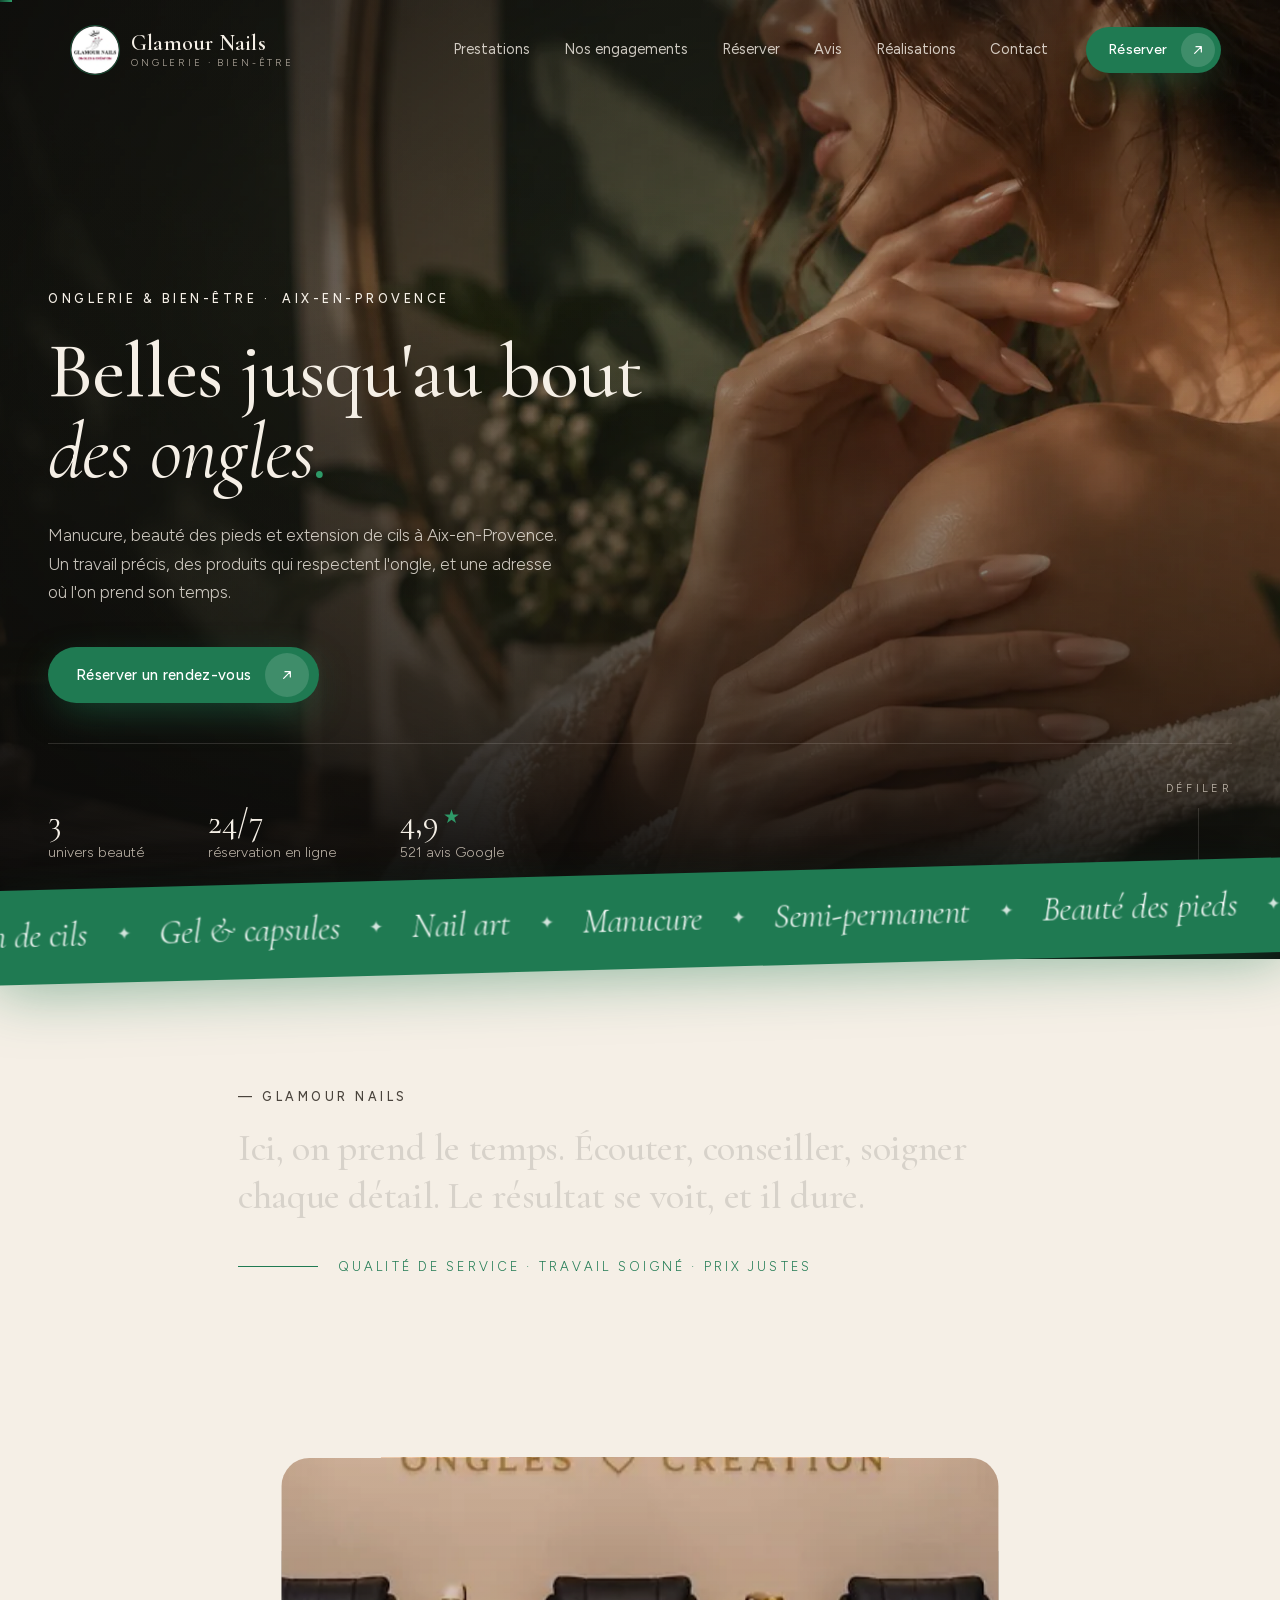
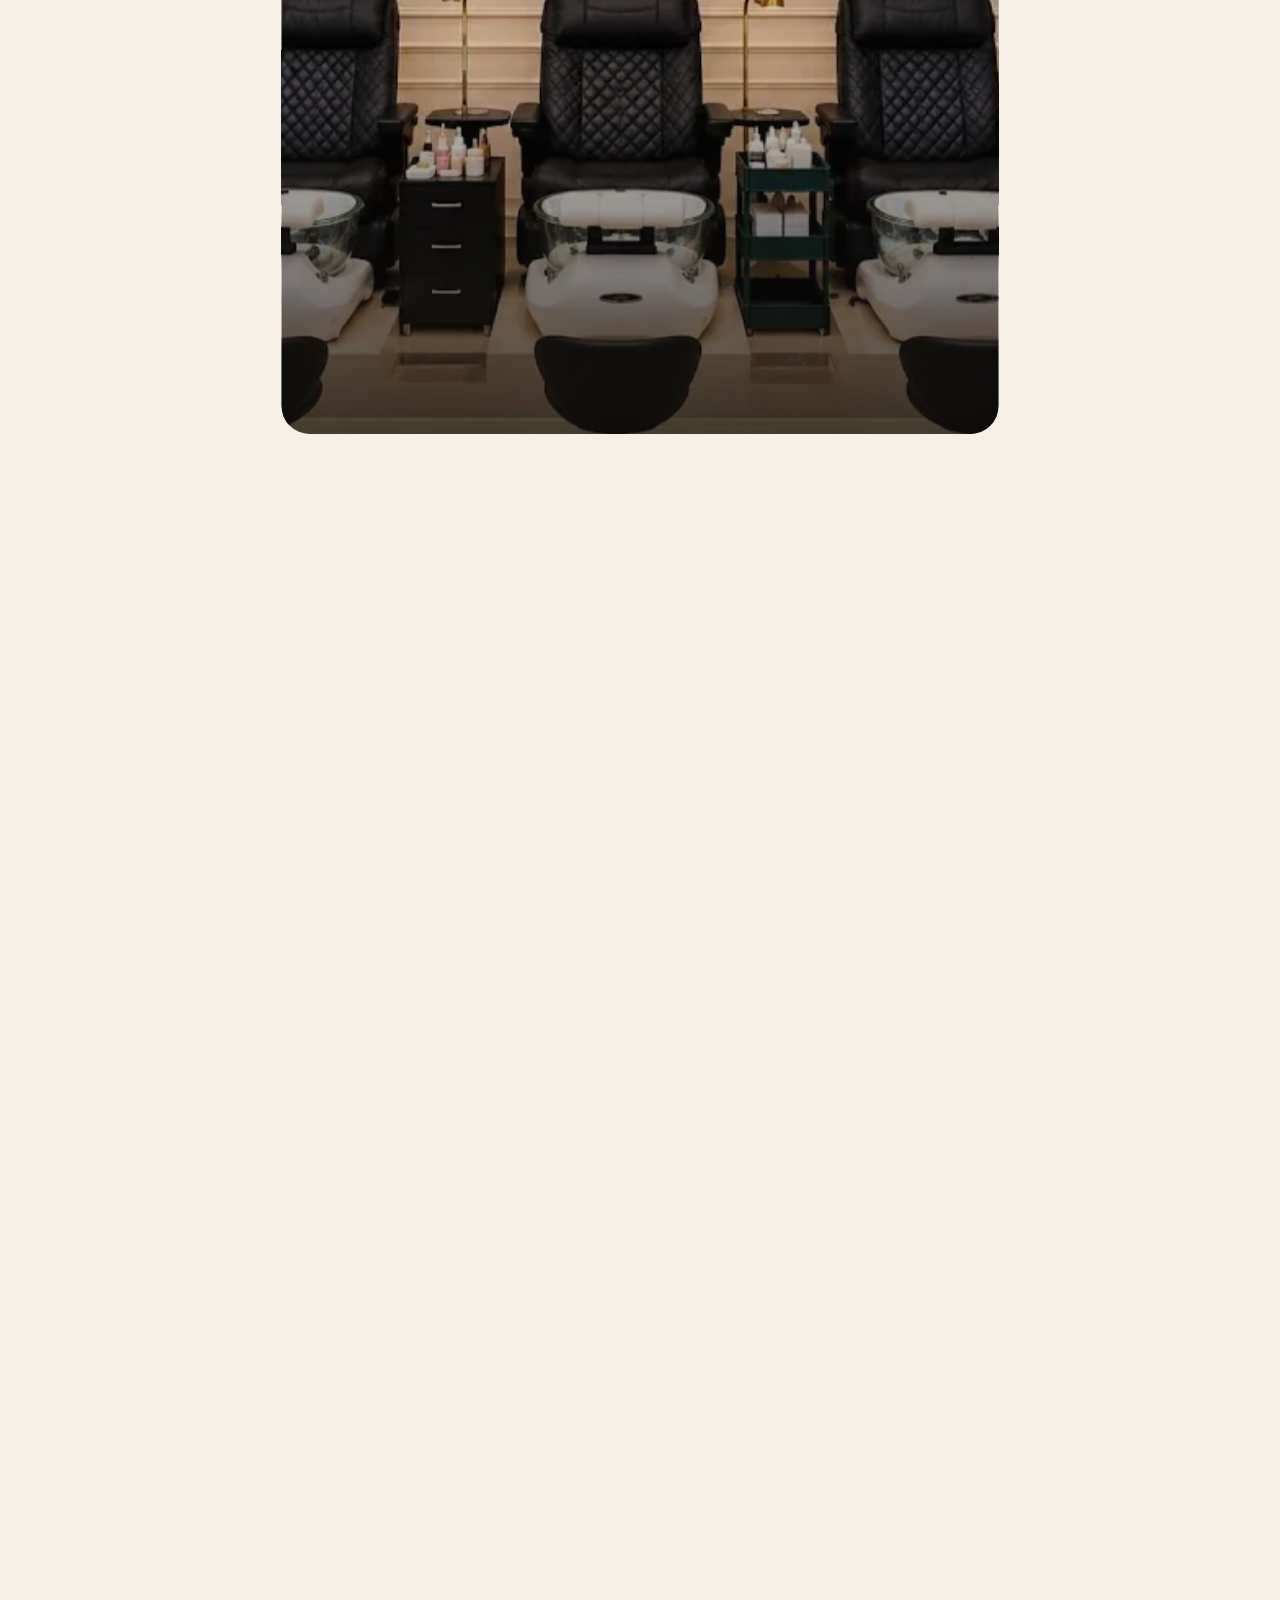
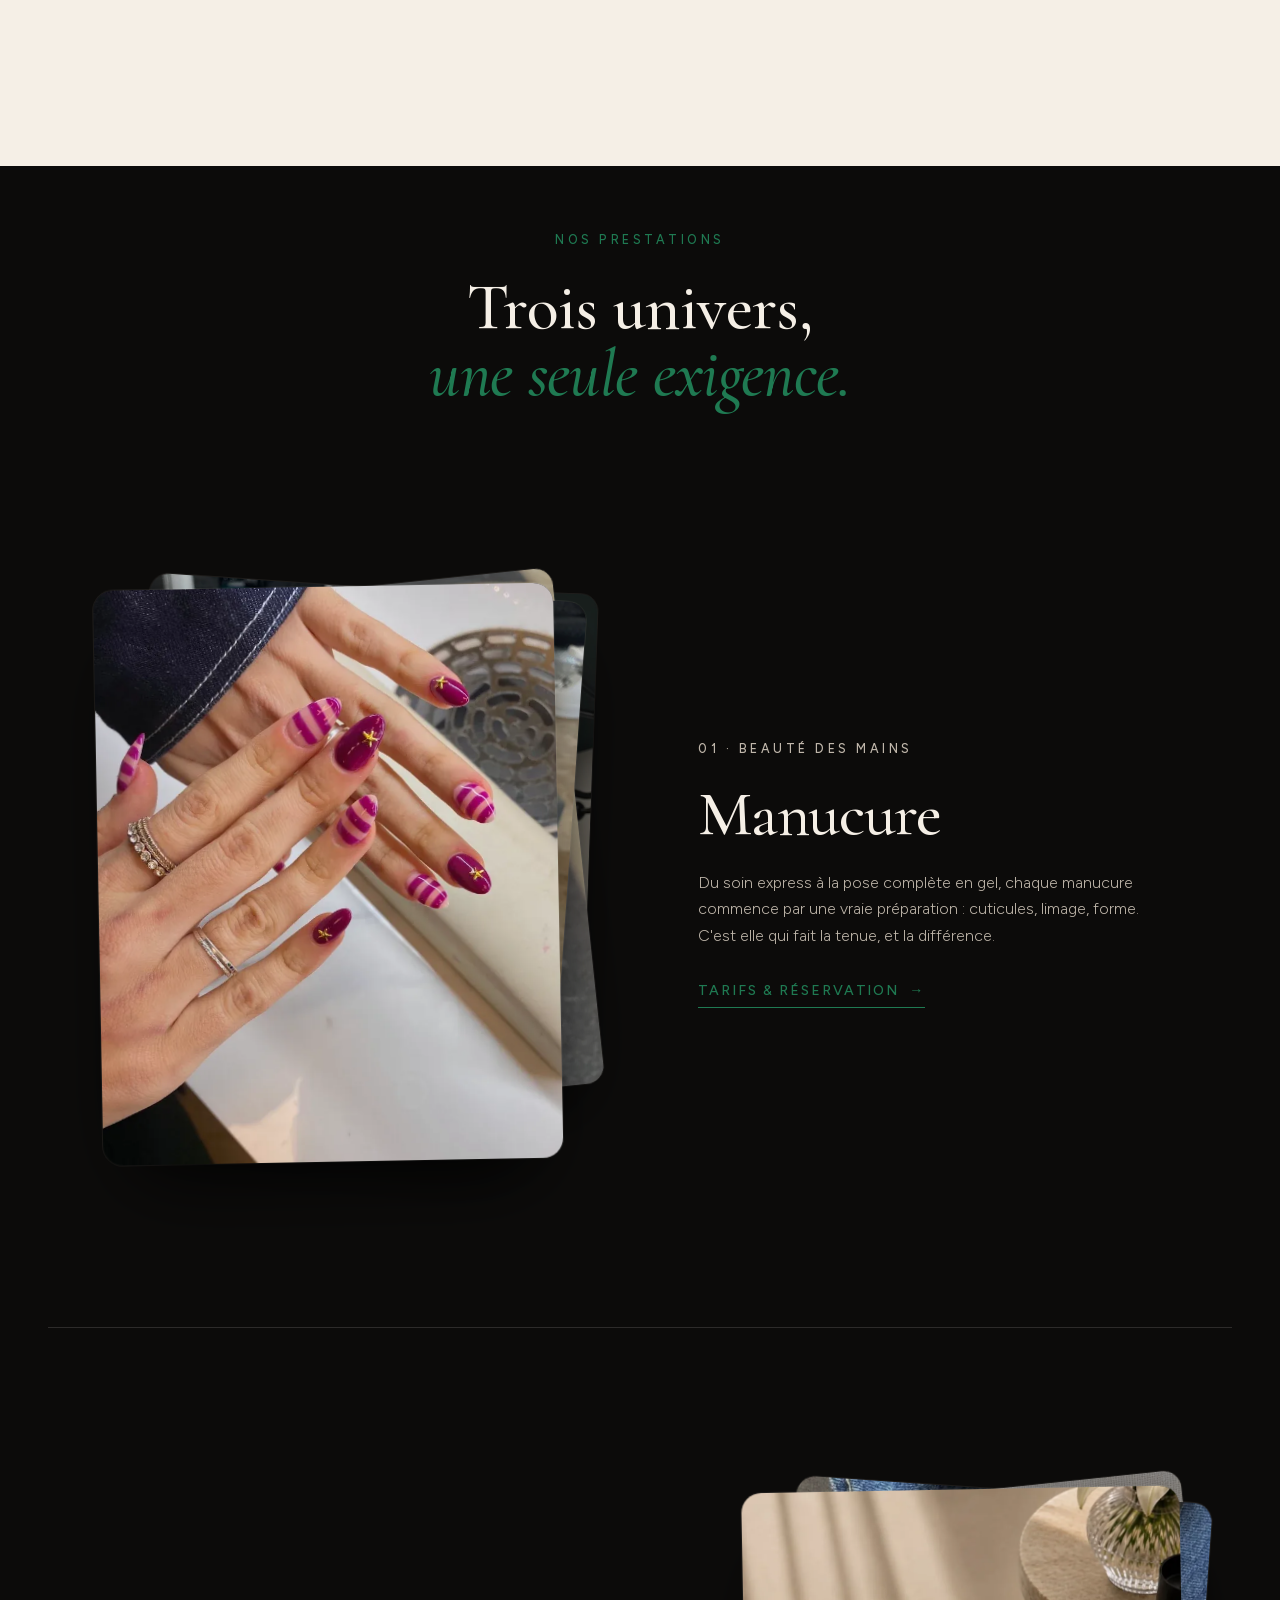
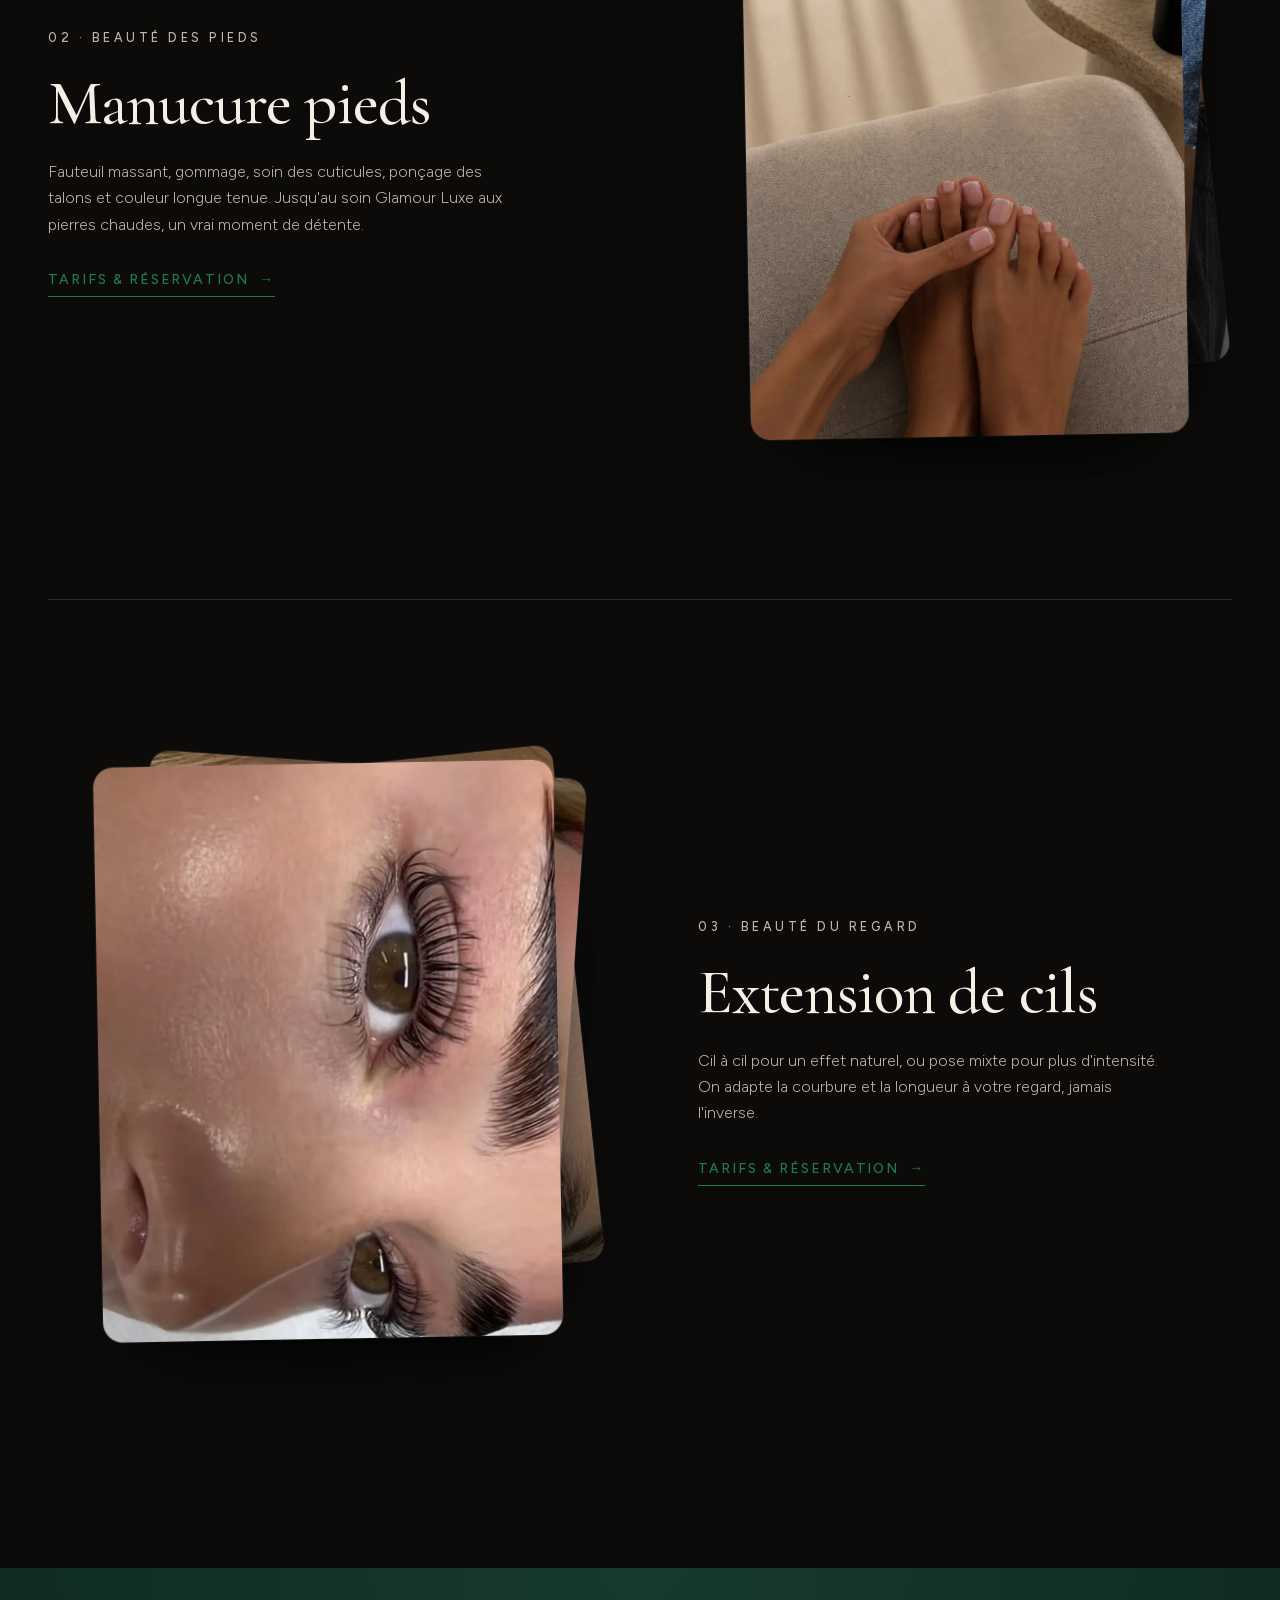
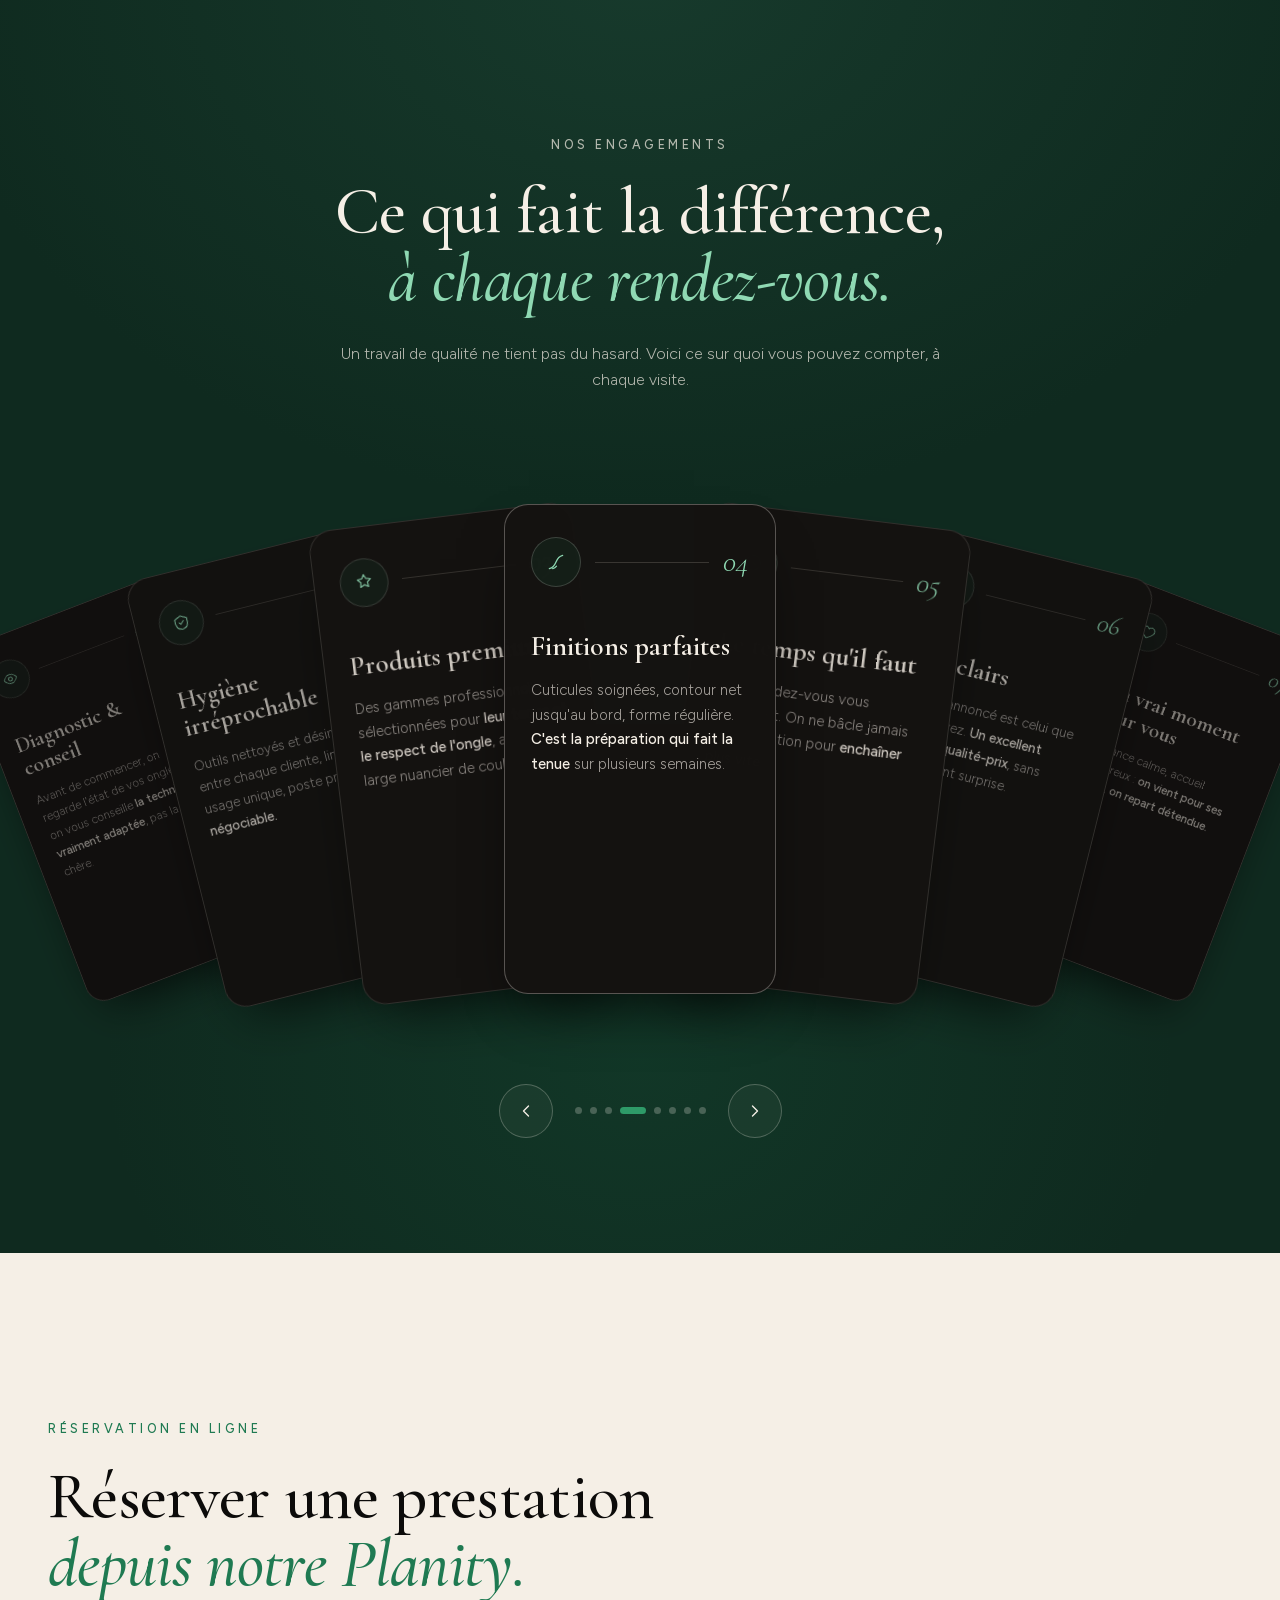
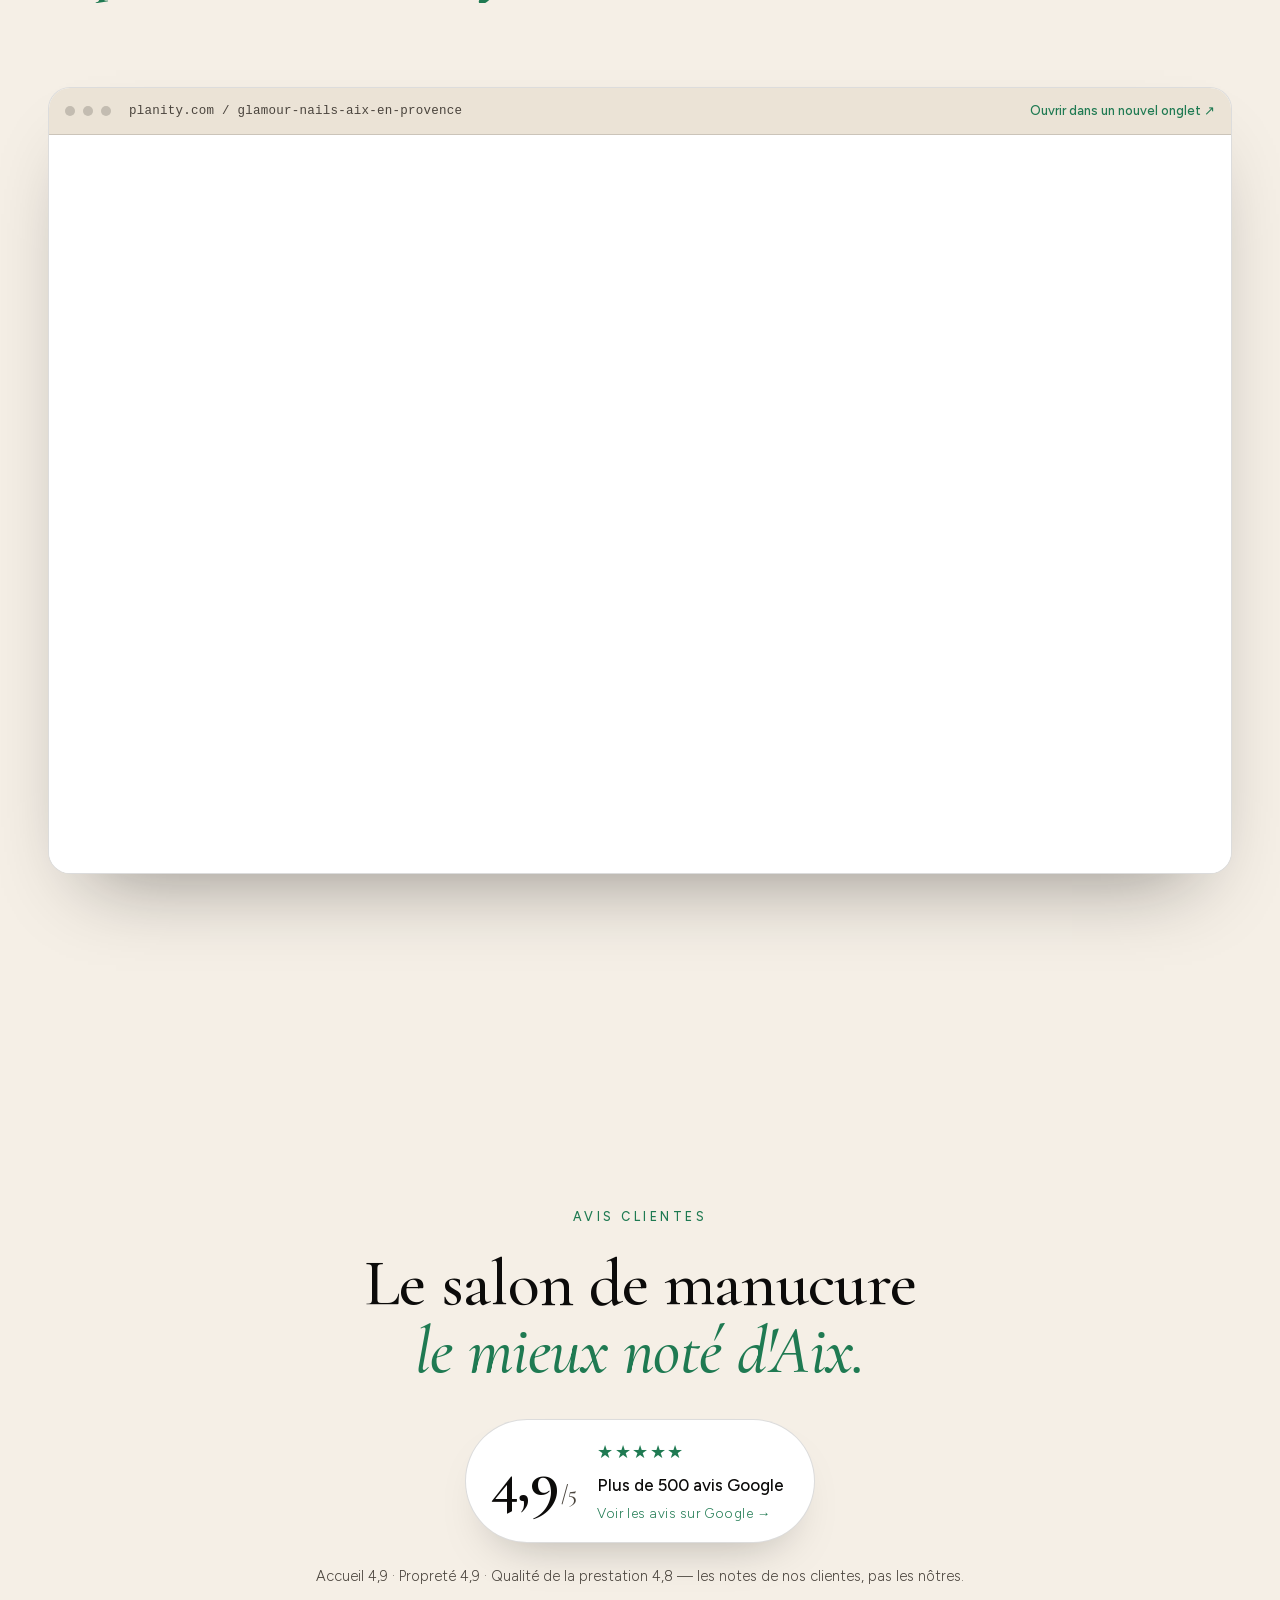
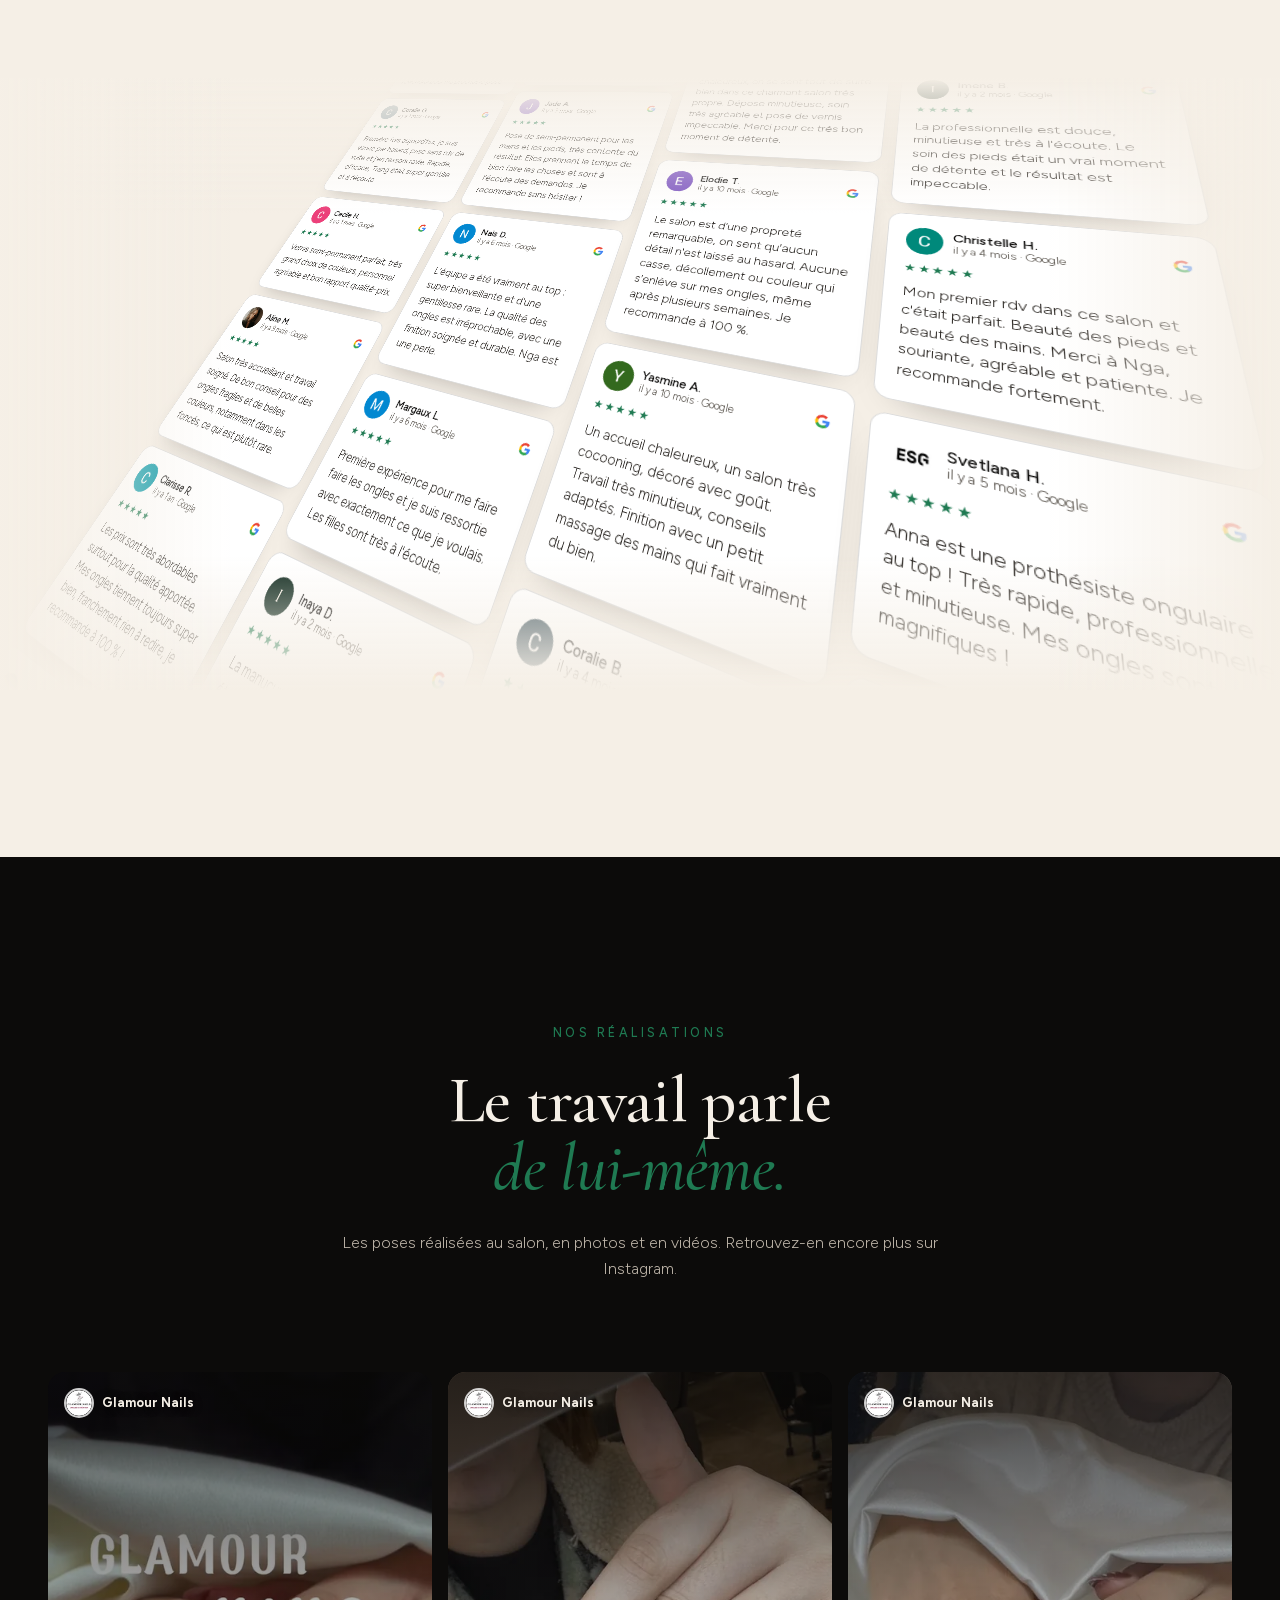
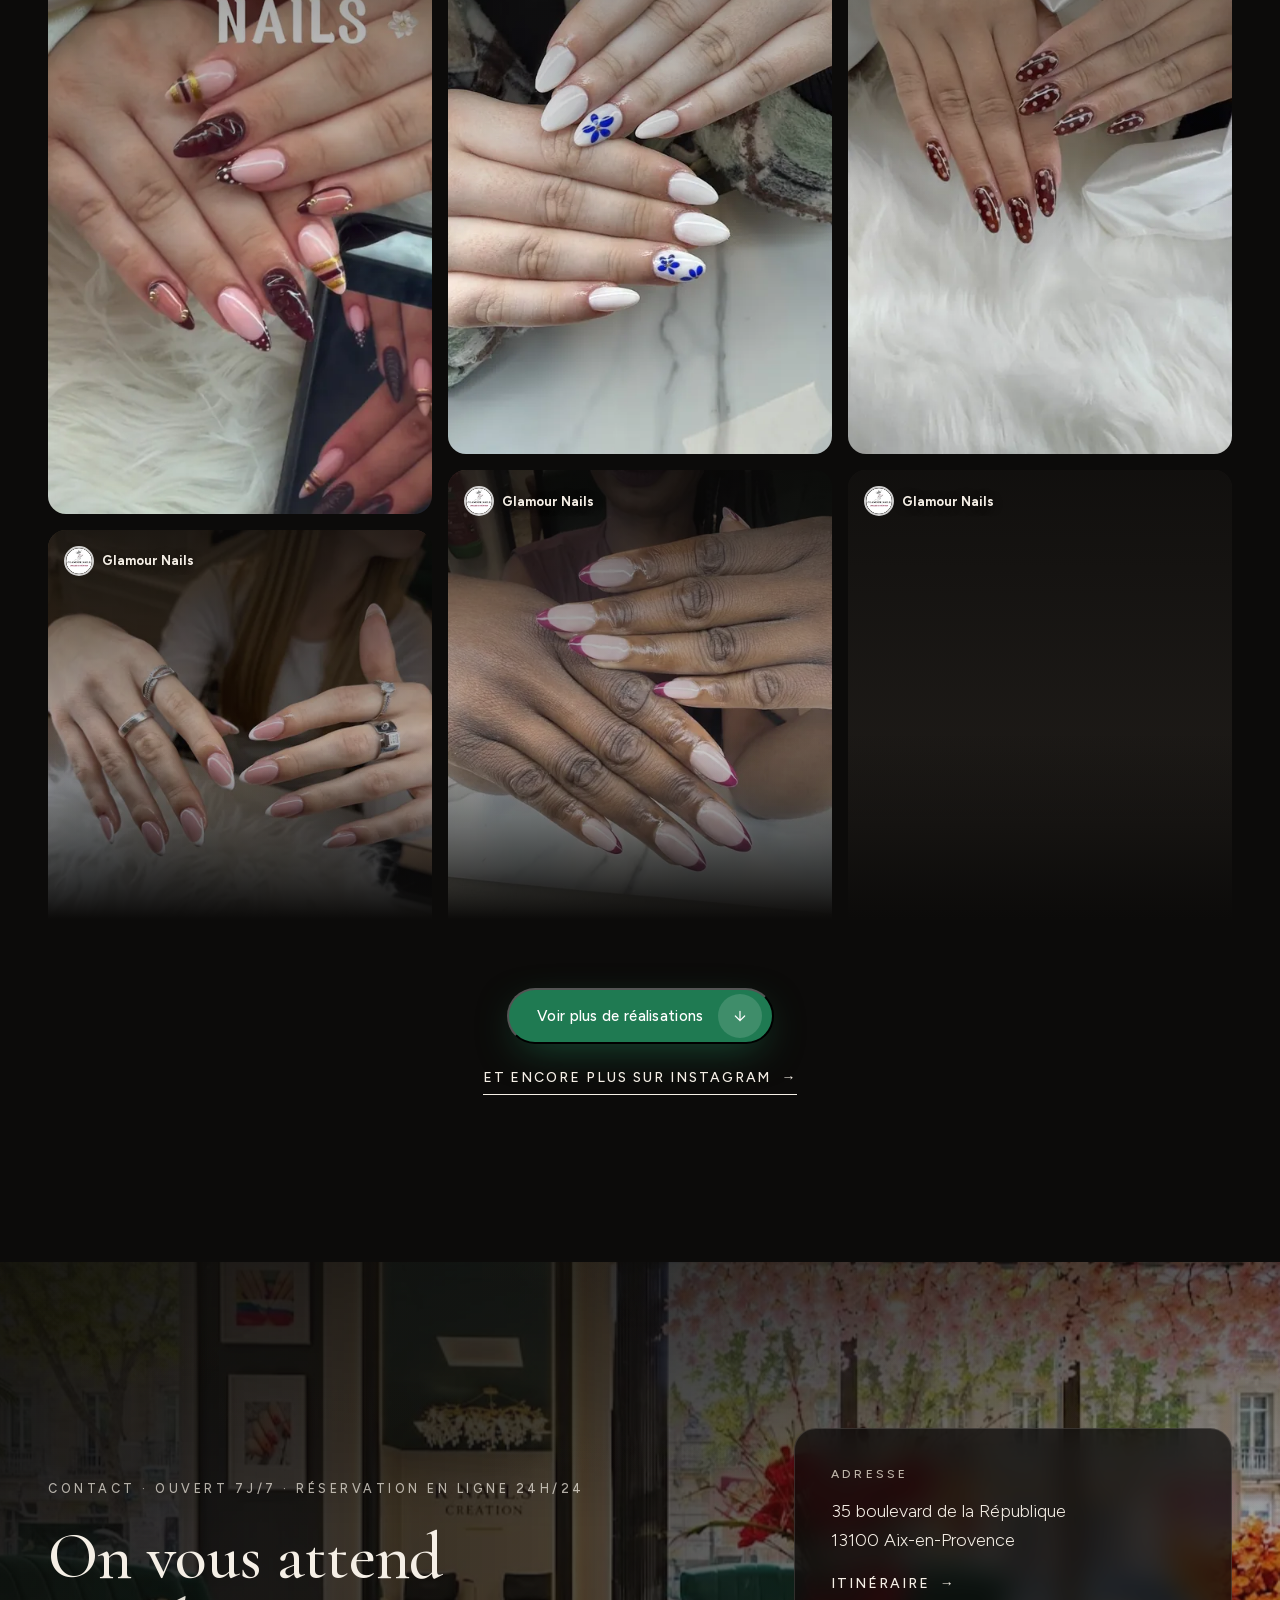
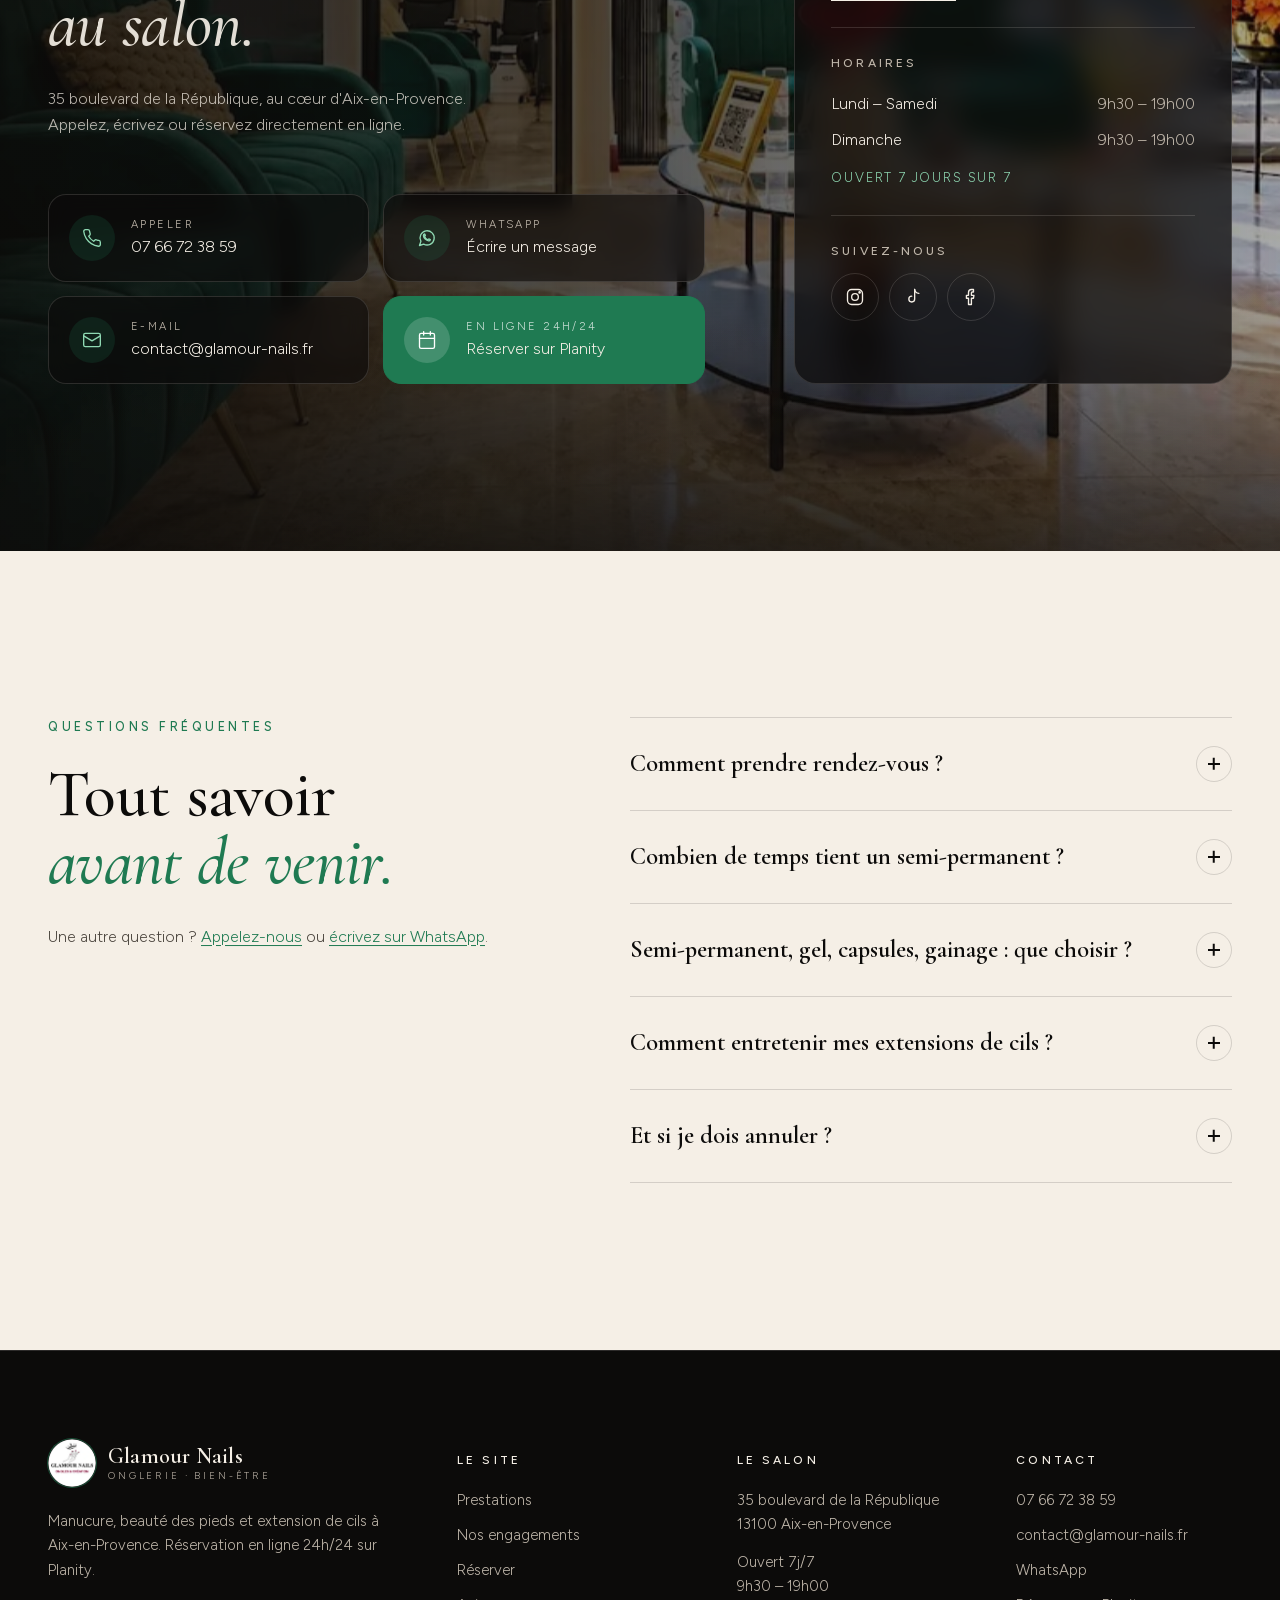
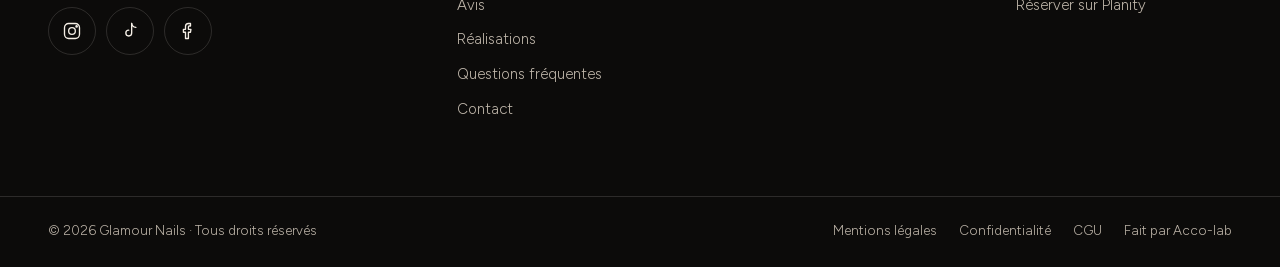
==== index.html @ 4205695f "SEO · pages légales (mentions, confidentialité, CGU avec TODO), page 404, mention Acco-lab, sitemap," ====
<!doctype html>
<html lang="fr">
<head>
  <meta charset="utf-8">
  <meta name="viewport" content="width=device-width, initial-scale=1">
  <title>Glamour Nails · Onglerie à Aix-en-Provence | Manucure, cils</title>
  <meta name="description" content="Onglerie et bien-être à Aix-en-Provence : manucure, semi-permanent, gel, beauté des pieds et extension de cils. Réservation en ligne 24h/24 sur Planity.">
  <meta name="theme-color" content="#0f2a1f">
  <meta name="robots" content="index, follow, max-image-preview:large">
  <link rel="canonical" href="https://glamour-nails.fr/">

  <!-- Partage réseaux sociaux -->
  <meta property="og:type" content="website">
  <meta property="og:title" content="Glamour Nails · Onglerie à Aix-en-Provence">
  <meta property="og:description" content="Manucure, beauté des pieds et extension de cils. Un travail soigné, un vrai moment pour vous. Réservez en ligne.">
  <meta property="og:url" content="https://glamour-nails.fr/">
  <meta property="og:image" content="https://glamour-nails.fr/image/partage-glamour-nails.jpg">
  <meta property="og:image:width" content="1200">
  <meta property="og:image:height" content="630">
  <meta property="og:image:alt" content="Le salon Glamour Nails à Aix-en-Provence">
  <meta property="og:site_name" content="Glamour Nails">
  <meta name="twitter:card" content="summary_large_image">
  <meta name="twitter:title" content="Glamour Nails · Onglerie à Aix-en-Provence">
  <meta name="twitter:description" content="Manucure, beauté des pieds et extension de cils. Un travail soigné, un vrai moment pour vous. Réservez en ligne.">
  <meta name="twitter:image" content="https://glamour-nails.fr/image/partage-glamour-nails.jpg">
  <meta property="og:locale" content="fr_FR">

  <link rel="icon" href="/favicon.ico" sizes="32x32">
  <link rel="icon" href="/icon-192.png" type="image/png" sizes="192x192">
  <link rel="apple-touch-icon" href="/apple-touch-icon.png">
  <link rel="manifest" href="/site.webmanifest">
  <link rel="preload" as="font" type="font/woff2" href="fonts/cormorant-garamond.woff2" crossorigin>
  <link rel="preload" as="font" type="font/woff2" href="fonts/figtree.woff2" crossorigin>
  <link rel="preload" as="image" href="image/salon-glamour-nails-accueil-1200.webp" imagesrcset="image/salon-glamour-nails-accueil-800.webp 800w, image/salon-glamour-nails-accueil-1200.webp 1200w, image/salon-glamour-nails-accueil-1624.webp 1624w" imagesizes="100vw" fetchpriority="high">
  <link rel="stylesheet" href="css/style.min.css?v=202610120018">

  <!-- Données structurées : à compléter avec l'adresse et les horaires réels -->
  <script type="application/ld+json">
  {
    "@context": "https://schema.org",
    "@type": "NailSalon",
    "name": "Glamour Nails",
    "url": "https://glamour-nails.fr/",
    "image": "https://glamour-nails.fr/image/partage-glamour-nails.jpg",
    "logo": "https://glamour-nails.fr/image/logo-rond.png",
    "telephone": "+33766723859",
    "email": "contact@glamour-nails.fr",
    "address": {
      "@type": "PostalAddress",
      "streetAddress": "35 boulevard de la République",
      "postalCode": "13100",
      "addressLocality": "Aix-en-Provence",
      "addressCountry": "FR"
    },
    "openingHoursSpecification": [{
      "@type": "OpeningHoursSpecification",
      "dayOfWeek": ["Monday","Tuesday","Wednesday","Thursday","Friday","Saturday","Sunday"],
      "opens": "09:30",
      "closes": "19:00"
    }],
    "aggregateRating": { "@type": "AggregateRating", "ratingValue": "4.9", "reviewCount": "521" },
    "priceRange": "€€",
    "potentialAction": { "@type": "ReserveAction", "target": "https://www.planity.com/glamour-nails-13100-aix-en-provence" },
    "sameAs": [
      "https://www.google.com/maps?cid=8656315527836991968",
      "https://www.planity.com/glamour-nails-13100-aix-en-provence",
      "https://www.instagram.com/",
      "https://www.tiktok.com/",
      "https://www.facebook.com/"
    ]
  }
  </script>
  <script type="application/ld+json">
  {
    "@context": "https://schema.org",
    "@type": "FAQPage",
    "mainEntity": [
      {
        "@type": "Question",
        "name": "Comment prendre rendez-vous ?",
        "acceptedAnswer": {
          "@type": "Answer",
          "text": "Le plus simple : la réservation en ligne sur Planity, disponible 24h/24. Vous pouvez aussi nous appeler ou nous écrire sur WhatsApp."
        }
      },
      {
        "@type": "Question",
        "name": "Combien de temps tient un semi-permanent ?",
        "acceptedAnswer": {
          "@type": "Answer",
          "text": "En moyenne 2 à 3 semaines sur les mains, et jusqu'à 4 à 5 semaines sur les pieds. La tenue dépend surtout de la préparation de l'ongle — c'est pour ça qu'on y passe du temps."
        }
      },
      {
        "@type": "Question",
        "name": "Semi-permanent, gel, capsules, gainage : que choisir ?",
        "acceptedAnswer": {
          "@type": "Answer",
          "text": "Semi-permanent pour de la couleur sur ongles naturels, gainage pour les renforcer, gel ou capsules pour gagner en longueur. On vous conseille lors du diagnostic, selon vos ongles et votre quotidien."
        }
      },
      {
        "@type": "Question",
        "name": "Comment entretenir mes extensions de cils ?",
        "acceptedAnswer": {
          "@type": "Answer",
          "text": "Évitez l'eau et la vapeur pendant 24 h, pas de démaquillant huileux, et brossez-les chaque jour. Un remplissage toutes les 2 à 3 semaines garde un regard parfait."
        }
      },
      {
        "@type": "Question",
        "name": "Et si je dois annuler ?",
        "acceptedAnswer": {
          "@type": "Answer",
          "text": "Pas de souci : annulez ou déplacez votre rendez-vous directement depuis Planity, idéalement 24 h à l'avance, pour libérer le créneau à une autre cliente."
        }
      }
    ]
  }
  </script>
</head>
<body class="is-loading">

  <!-- ============ LOADER ============ -->
  <div class="loader" aria-hidden="true">
    <div class="loader__inner">
      <div class="loader__logo">
        <svg class="loader__mono" viewBox="0 0 120 120"><circle class="loader__ring" cx="60" cy="60" r="58"/></svg>
        <img src="image/logo-rond.webp" alt="" width="150" height="150">
      </div>
      <p class="loader__name">Glamour Nails</p>
      <p class="loader__count"><span data-loader-count>0</span>%</p>
    </div>
  </div>

  <!-- Barre de progression du scroll -->
  <div class="progress" aria-hidden="true"><span class="progress__bar"></span></div>

  <!-- Curseur (desktop uniquement) -->
  <div class="cursor" aria-hidden="true"><span class="cursor__dot"></span><span class="cursor__ring"><em class="cursor__label"></em></span></div>

  <a class="skip" href="#contenu">Aller au contenu</a>

  <!-- ============ HEADER ============ -->
  <header class="header" data-header>
    <div class="header__pill">
      <a href="#accueil" class="brand" aria-label="Glamour Nails — accueil">
        <img class="brand__logo" src="image/logo-rond.webp" alt="" width="48" height="48">
        <span class="brand__text">
          <span class="brand__name">Glamour Nails</span>
          <span class="brand__tag">Onglerie · Bien-être</span>
        </span>
      </a>
      <nav class="nav" aria-label="Navigation principale">
        <a href="#univers">Prestations</a>
        <a href="#engagements">Nos engagements</a>
        <a href="#tarifs">Réserver</a>
        <a href="#avis">Avis</a>
        <a href="#realisations">Réalisations</a>
        <a href="#contact">Contact</a>
      </nav>
      <a class="btn btn--red btn--sm header__cta" href="https://www.planity.com/glamour-nails-13100-aix-en-provence" target="_blank" rel="noopener" data-magnetic>
        <span class="btn__text" data-roll>Réserver</span>
        <span class="btn__icon" aria-hidden="true"><svg viewBox="0 0 24 24"><path d="M7 17 17 7M9 7h8v8"/></svg></span>
      </a>
      <button class="burger" type="button" aria-label="Ouvrir le menu" aria-expanded="false" aria-controls="menu-mobile" data-burger>
        <span></span><span></span>
      </button>
    </div>
  </header>

  <!-- Menu mobile -->
  <div class="mmenu" id="menu-mobile" hidden data-mmenu>
    <nav aria-label="Navigation mobile">
      <a href="#univers"><small>01</small>Prestations</a>
      <a href="#engagements"><small>02</small>Nos engagements</a>
      <a href="#tarifs"><small>03</small>Réserver</a>
      <a href="#avis"><small>04</small>Avis</a>
      <a href="#realisations"><small>05</small>Réalisations</a>
      <a href="#contact"><small>06</small>Contact</a>
    </nav>
    <div class="mmenu__foot">
      <a class="btn btn--red" href="https://www.planity.com/glamour-nails-13100-aix-en-provence" target="_blank" rel="noopener"><span class="btn__text">Réserver sur Planity</span></a>
      <a class="mmenu__tel" href="tel:+33766723859">07 66 72 38 59</a>
    </div>
  </div>

  <main id="contenu">

    <!-- ============ HERO ============ -->
    <section class="hero" id="accueil">
      <div class="hero__bg" aria-hidden="true">
        <img class="hero__img" src="image/salon-glamour-nails-accueil-1200.webp" srcset="image/salon-glamour-nails-accueil-800.webp 800w, image/salon-glamour-nails-accueil-1200.webp 1200w, image/salon-glamour-nails-accueil-1624.webp 1624w" sizes="100vw" width="1624" height="969" alt="" fetchpriority="high" decoding="async">
      </div>
      <div class="hero__veil" aria-hidden="true"></div>

      <div class="hero__content wrap">
        <p class="eyebrow" data-hero-fade>Onglerie &amp; bien-être · <span class="nowrap">Aix-en-Provence</span></p>
        <h1 class="hero__title" data-hero-lines>
          Belles jusqu'au bout<br>
          <em>des ongles<span class="accent">.</span></em>
        </h1>
        <p class="hero__lead" data-hero-fade>
          Manucure, beauté des pieds et extension de cils à Aix-en-Provence.
          Un travail précis, des produits qui respectent l'ongle, et une adresse où l'on prend son temps.
        </p>
        <div class="hero__actions" data-hero-fade>
          <a class="btn btn--red" href="https://www.planity.com/glamour-nails-13100-aix-en-provence" target="_blank" rel="noopener" data-magnetic>
            <span class="btn__text" data-roll>Réserver un rendez-vous</span>
            <span class="btn__icon" aria-hidden="true"><svg viewBox="0 0 24 24"><path d="M7 17 17 7M9 7h8v8"/></svg></span>
          </a>
        </div>
      </div>

      <div class="hero__foot wrap" data-hero-fade>
        <ul class="hero__facts">
          <li><strong>3</strong> univers beauté</li>
          <li><strong>24/7</strong> réservation en ligne</li>
          <li><strong>4,9<span class="star">★</span></strong> 521 avis Google</li>
        </ul>
        <a href="#manifeste" class="scroll-hint" aria-label="Défiler vers la suite">
          <span>Défiler</span><i></i>
        </a>
      </div>
    </section>

    <!-- Ruban défilant -->
    <div class="ribbon" aria-hidden="true">
      <div class="ribbon__track" data-marquee>
        <div class="ribbon__row">
          <span>Manucure</span><b>✦</b><span>Semi-permanent</span><b>✦</b><span>Beauté des pieds</span><b>✦</b><span>Extension de cils</span><b>✦</b><span>Gel &amp; capsules</span><b>✦</b><span>Nail art</span><b>✦</b>
        </div>
        <div class="ribbon__row">
          <span>Manucure</span><b>✦</b><span>Semi-permanent</span><b>✦</b><span>Beauté des pieds</span><b>✦</b><span>Extension de cils</span><b>✦</b><span>Gel &amp; capsules</span><b>✦</b><span>Nail art</span><b>✦</b>
        </div>
      </div>
    </div>

    <!-- ============ MANIFESTE ============ -->
    <section class="manifeste section section--light" id="manifeste">
      <div class="wrap manifeste__grid">
        <p class="kicker">— Glamour Nails</p>
        <p class="manifeste__text" data-highlight>
          Ici, on prend le temps. Écouter, conseiller, soigner chaque détail.
          Le résultat se voit, et il dure.
        </p>
        <div class="manifeste__sign">
          <span class="manifeste__line"></span>
          <p><span class="only-desktop"><span class="nowrap">Qualité de service</span> · <span class="nowrap">Travail soigné</span> · <span class="nowrap">Prix justes</span></span><span class="only-mobile">Qualité · Soin · Prix justes</span></p>
        </div>
      </div>
    </section>

    <!-- Image qui s'ouvre au scroll -->
    <section class="reveal-frame" aria-label="Le salon Glamour Nails">
      <div class="reveal-frame__pin">
        <div class="reveal-frame__media" data-frame>
          <div class="reveal-frame__img" role="img" aria-label="L'espace beauté des pieds du salon Glamour Nails" style="background-image:url(image/espace-beaute-des-pieds-glamour-nails.webp)"></div>
          <div class="reveal-frame__veil"></div>
          <blockquote class="reveal-frame__quote" data-frame-quote>
            <p>Prenez place,<br>on s'occupe du reste.</p>
          </blockquote>
        </div>
      </div>
    </section>

    <!-- ============ UNIVERS / PRESTATIONS ============ -->
    <section class="univers section" id="univers">
      <div class="wrap">
        <header class="sec-head sec-head--center">
          <p class="kicker kicker--red">Nos prestations</p>
          <h2 class="sec-title" data-lines>Trois univers,<br><em>une seule exigence.</em></h2>
        </header>

        <article class="domaine">
          <header class="domaine__head">
            <p class="kicker">01 · Beauté des mains</p>
            <h3 class="domaine__title">Manucure</h3>
          </header>
          <div class="domaine__media">
            <div class="stack" data-stack aria-label="Photos de manucures — faites glisser pour changer de photo">
              <figure class="stack__card" data-caption=""><img src="image/manucure-ongles-glamour-nails-1.webp" width="765" height="1020" alt="Manucure réalisée au salon" loading="lazy" decoding="async" draggable="false"></figure>
              <figure class="stack__card" data-caption=""><img src="image/manucure-ongles-glamour-nails-2.webp" width="765" height="1020" alt="Manucure réalisée au salon" loading="lazy" decoding="async" draggable="false"></figure>
              <figure class="stack__card" data-caption=""><img src="image/manucure-ongles-glamour-nails-3.webp" width="765" height="1020" alt="Manucure réalisée au salon" loading="lazy" decoding="async" draggable="false"></figure>
              <figure class="stack__card" data-caption=""><img src="image/manucure-ongles-glamour-nails-4.webp" width="765" height="1020" alt="Manucure réalisée au salon" loading="lazy" decoding="async" draggable="false"></figure>
            </div>
          </div>
          <div class="domaine__body" data-clip>
            <p>Du soin express à la pose complète en gel, chaque manucure commence par une vraie préparation&nbsp;: cuticules, limage, forme. C'est elle qui fait la tenue, et la différence.</p>
            <a class="link-arrow" href="#tarifs">Tarifs &amp; réservation <span aria-hidden="true">→</span></a>
          </div>
        </article>

        <article class="domaine domaine--rev">
          <header class="domaine__head">
            <p class="kicker">02 · Beauté des pieds</p>
            <h3 class="domaine__title">Manucure pieds</h3>
          </header>
          <div class="domaine__media">
            <div class="stack" data-stack aria-label="Photos de beauté des pieds — faites glisser pour changer de photo">
              <figure class="stack__card" data-caption=""><img src="image/beaute-des-pieds-glamour-nails-1.webp" width="840" height="1120" alt="Beauté des pieds réalisée au salon" loading="lazy" decoding="async" draggable="false"></figure>
              <figure class="stack__card" data-caption=""><img src="image/beaute-des-pieds-glamour-nails-2.webp" width="840" height="993" alt="Beauté des pieds réalisée au salon" loading="lazy" decoding="async" draggable="false"></figure>
              <figure class="stack__card" data-caption=""><img src="image/beaute-des-pieds-glamour-nails-3.webp" width="736" height="1101" alt="Beauté des pieds réalisée au salon" loading="lazy" decoding="async" draggable="false"></figure>
            </div>
          </div>
          <div class="domaine__body" data-clip>
            <p>Fauteuil massant, gommage, soin des cuticules, ponçage des talons et couleur longue tenue. Jusqu'au soin Glamour Luxe aux pierres chaudes, un vrai moment de détente.</p>
            <a class="link-arrow" href="#tarifs">Tarifs &amp; réservation <span aria-hidden="true">→</span></a>
          </div>
        </article>

        <article class="domaine">
          <header class="domaine__head">
            <p class="kicker">03 · Beauté du regard</p>
            <h3 class="domaine__title">Extension de cils</h3>
          </header>
          <div class="domaine__media">
            <div class="stack" data-stack aria-label="Photos d'extensions de cils — faites glisser pour changer de photo">
              <figure class="stack__card" data-caption=""><img src="image/extension-de-cils-glamour-nails-1.webp" width="736" height="1206" alt="Extension de cils réalisée au salon" loading="lazy" decoding="async" draggable="false"></figure>
              <figure class="stack__card" data-caption=""><img src="image/extension-de-cils-glamour-nails-2.webp" width="474" height="570" alt="Extension de cils réalisée au salon" loading="lazy" decoding="async" draggable="false"></figure>
              <figure class="stack__card" data-caption=""><img src="image/extension-de-cils-glamour-nails-3.webp" width="736" height="1027" alt="Extension de cils réalisée au salon" loading="lazy" decoding="async" draggable="false"></figure>
            </div>
          </div>
          <div class="domaine__body" data-clip>
            <p>Cil à cil pour un effet naturel, ou pose mixte pour plus d'intensité. On adapte la courbure et la longueur à votre regard, jamais l'inverse.</p>
            <a class="link-arrow" href="#tarifs">Tarifs &amp; réservation <span aria-hidden="true">→</span></a>
          </div>
        </article>
      </div>
    </section>

    <!-- ============ ENGAGEMENTS : ÉVENTAIL ============ -->
    <section class="engagements section section--green" id="engagements">
      <div class="wrap">
        <header class="sec-head sec-head--center">
          <p class="kicker kicker--light">Nos engagements</p>
          <h2 class="sec-title" data-lines>Ce qui fait la différence,<br><em>à chaque rendez-vous.</em></h2>
          <p class="sec-lead">Un travail de qualité ne tient pas du hasard. Voici ce sur quoi vous pouvez compter, à chaque visite.</p>
        </header>
      </div>

      <div class="fan" data-fan tabindex="0" aria-roledescription="carrousel" aria-label="Nos engagements">
        <div class="fan__stage">
          <article class="fan__card"><div class="fan__inner">
            <div class="fan__top"><span class="fan__icon"><svg viewBox="0 0 24 24"><path d="M2 12s3.6-7 10-7 10 7 10 7-3.6 7-10 7S2 12 2 12Z"/><circle cx="12" cy="12" r="3"/></svg></span><span class="fan__rule"></span><span class="fan__num">01</span></div>
            <h3>Diagnostic &amp; conseil</h3>
            <p>Avant de commencer, on regarde l'état de vos ongles et on vous conseille <strong>la technique vraiment adaptée</strong>, pas la plus chère.</p>
          </div></article>
          <article class="fan__card"><div class="fan__inner">
            <div class="fan__top"><span class="fan__icon"><svg viewBox="0 0 24 24"><path d="M12 3 4 7v5c0 5 3.4 8.3 8 9 4.6-.7 8-4 8-9V7l-8-4Z"/><path d="m9 12 2 2 4-4"/></svg></span><span class="fan__rule"></span><span class="fan__num">02</span></div>
            <h3>Hygiène irréprochable</h3>
            <p>Outils nettoyés et désinfectés entre chaque cliente, limes à usage unique, poste propre. <strong>Non négociable.</strong></p>
          </div></article>
          <article class="fan__card"><div class="fan__inner">
            <div class="fan__top"><span class="fan__icon"><svg viewBox="0 0 24 24"><path d="M12 2l2.4 5 5.6.8-4 3.9.9 5.5-4.9-2.6-4.9 2.6.9-5.5-4-3.9 5.6-.8L12 2Z"/></svg></span><span class="fan__rule"></span><span class="fan__num">03</span></div>
            <h3>Produits premium</h3>
            <p>Des gammes professionnelles sélectionnées pour <strong>leur tenue et le respect de l'ongle</strong>, avec un large nuancier de couleurs.</p>
          </div></article>
          <article class="fan__card"><div class="fan__inner">
            <div class="fan__top"><span class="fan__icon"><svg viewBox="0 0 24 24"><path d="M4 20c4-1 6-3 8-8s4-7 8-8"/><path d="M8 20c2-.5 3.5-1.5 4.6-3"/></svg></span><span class="fan__rule"></span><span class="fan__num">04</span></div>
            <h3>Finitions parfaites</h3>
            <p>Cuticules soignées, contour net jusqu'au bord, forme régulière. <strong>C'est la préparation qui fait la tenue</strong> sur plusieurs semaines.</p>
          </div></article>
          <article class="fan__card"><div class="fan__inner">
            <div class="fan__top"><span class="fan__icon"><svg viewBox="0 0 24 24"><circle cx="12" cy="12" r="9"/><path d="M12 7v5l3 2"/></svg></span><span class="fan__rule"></span><span class="fan__num">05</span></div>
            <h3>Le temps qu'il faut</h3>
            <p>Votre rendez-vous vous appartient. On ne bâcle jamais une prestation pour <strong>enchaîner plus vite</strong>.</p>
          </div></article>
          <article class="fan__card"><div class="fan__inner">
            <div class="fan__top"><span class="fan__icon"><svg viewBox="0 0 24 24"><path d="M20.6 13.4 13.4 20.6a2 2 0 0 1-2.8 0L3 13V3h10l7.6 7.6a2 2 0 0 1 0 2.8Z"/><circle cx="7.5" cy="7.5" r="1.5"/></svg></span><span class="fan__rule"></span><span class="fan__num">06</span></div>
            <h3>Prix clairs</h3>
            <p>Le tarif annoncé est celui que vous payez. <strong>Un excellent rapport qualité-prix</strong>, sans supplément surprise.</p>
          </div></article>
          <article class="fan__card"><div class="fan__inner">
            <div class="fan__top"><span class="fan__icon"><svg viewBox="0 0 24 24"><path d="M12 21s-7-4.4-9.3-9A5.3 5.3 0 0 1 12 6.5 5.3 5.3 0 0 1 21.3 12C19 16.6 12 21 12 21Z"/></svg></span><span class="fan__rule"></span><span class="fan__num">07</span></div>
            <h3>Un vrai moment pour vous</h3>
            <p>Ambiance calme, accueil chaleureux&nbsp;: <strong>on vient pour ses ongles, on repart détendue.</strong></p>
          </div></article>
          <article class="fan__card"><div class="fan__inner">
            <div class="fan__top"><span class="fan__icon"><svg viewBox="0 0 24 24"><path d="M21 12a9 9 0 1 1-3-6.7L21 8"/><path d="M21 3v5h-5"/></svg></span><span class="fan__rule"></span><span class="fan__num">08</span></div>
            <h3>Votre satisfaction d'abord</h3>
            <p>Un souci après votre rendez-vous&nbsp;? Contactez-nous, <strong>on trouve une solution</strong>. Votre confiance compte plus que tout.</p>
          </div></article>
        </div>
        <div class="fan__nav">
          <button class="fan__arrow" type="button" data-fan-prev aria-label="Engagement précédent"><svg viewBox="0 0 24 24"><polyline points="15 18 9 12 15 6"/></svg></button>
          <div class="fan__dots" aria-hidden="true"></div>
          <button class="fan__arrow" type="button" data-fan-next aria-label="Engagement suivant"><svg viewBox="0 0 24 24"><polyline points="9 18 15 12 9 6"/></svg></button>
        </div>
      </div>
    </section>

    <!-- ============ RÉSERVER : PLANITY INTÉGRÉ ============ -->
    <section class="reserver section section--light" id="tarifs">
      <div class="wrap">
        <header class="sec-head sec-head--split">
          <div>
            <p class="kicker kicker--red">Réservation en ligne</p>
            <h2 class="sec-title" data-lines>Réserver une prestation<br><em>depuis notre Planity.</em></h2>
          </div>
        </header>

        <div class="planity">
          <div class="planity__bar">
            <span class="planity__dot" aria-hidden="true"></span>
            <span class="planity__dot" aria-hidden="true"></span>
            <span class="planity__dot" aria-hidden="true"></span>
            <span class="planity__url">planity.com / glamour-nails-aix-en-provence</span>
            <a class="planity__open" href="https://www.planity.com/glamour-nails-13100-aix-en-provence" target="_blank" rel="noopener">Ouvrir dans un nouvel onglet <span aria-hidden="true">↗</span></a>
          </div>
          <iframe class="planity__frame" src="https://www.planity.com/glamour-nails-13100-aix-en-provence" title="Réservation en ligne Glamour Nails sur Planity" loading="lazy" referrerpolicy="no-referrer-when-downgrade"></iframe>
        </div>

      </div>
    </section>

    <!-- ============ AVIS GOOGLE ============ -->
    <section class="avis section section--light" id="avis">
      <div class="wrap">
        <header class="sec-head sec-head--center">
          <p class="kicker kicker--red">Avis clientes</p>
          <h2 class="sec-title" data-lines>Le salon de manucure<br><em>le mieux noté d'Aix.</em></h2>
          <div class="score">
            <span class="score__note">4,9<small>/5</small></span>
            <span class="score__detail">
              <span class="stars" aria-hidden="true">★★★★★</span>
              <strong>Plus de 500 avis Google</strong>
              <a href="https://www.google.com/maps?cid=8656315527836991968" target="_blank" rel="noopener">Voir les avis sur Google <span aria-hidden="true">→</span></a>
            </span>
          </div>
          <p class="avis__score">Accueil 4,9 · Propreté 4,9 · Qualité de la prestation 4,8 — les notes de nos clientes, pas les nôtres.</p>
        </header>
      </div>
      <div class="gwall" aria-label="Avis Google de clientes du salon">
        <div class="gwall__scene">
        <div class="gcol">
          <div class="gcol__track">
            <figure class="gcard">
              <div class="gcard__head">
                <span class="gcard__avatar" aria-hidden="true">T</span>
                <figcaption><b>Tatiana P.</b><small>il y a 1 mois · Google</small></figcaption>
                <svg class="gcard__g" viewBox="0 0 24 24" aria-hidden="true"><path fill="#4285F4" d="M21.6 12.2c0-.7-.1-1.4-.2-2H12v3.9h5.4a4.6 4.6 0 0 1-2 3v2.5h3.2c1.9-1.7 3-4.3 3-7.4Z"/><path fill="#34A853" d="M12 22c2.7 0 5-.9 6.6-2.4l-3.2-2.5c-.9.6-2 1-3.4 1-2.6 0-4.8-1.8-5.6-4.1H3.1v2.6A10 10 0 0 0 12 22Z"/><path fill="#FBBC05" d="M6.4 14a6 6 0 0 1 0-3.9V7.5H3.1a10 10 0 0 0 0 9l3.3-2.5Z"/><path fill="#EA4335" d="M12 6c1.5 0 2.8.5 3.8 1.5l2.8-2.8A10 10 0 0 0 3.1 7.5L6.4 10c.8-2.3 3-4 5.6-4Z"/></svg>
              </div>
              <div class="stars" aria-label="5 étoiles sur 5">★★★★★</div>
              <blockquote>Hana a fait un super travail, elle a réalisé exactement la même pose que celle demandée, elle est très efficace et soigneuse. Je recommande totalement et je reviendrai pour ma prochaine pose.</blockquote>
            </figure>
            <figure class="gcard">
              <div class="gcard__head">
                <img class="gcard__avatar" src="assets/avatars/coralie-g.jpg" alt="" width="40" height="40" loading="lazy">
                <figcaption><b>Coralie G.</b><small>il y a 1 mois · Google</small></figcaption>
                <svg class="gcard__g" viewBox="0 0 24 24" aria-hidden="true"><path fill="#4285F4" d="M21.6 12.2c0-.7-.1-1.4-.2-2H12v3.9h5.4a4.6 4.6 0 0 1-2 3v2.5h3.2c1.9-1.7 3-4.3 3-7.4Z"/><path fill="#34A853" d="M12 22c2.7 0 5-.9 6.6-2.4l-3.2-2.5c-.9.6-2 1-3.4 1-2.6 0-4.8-1.8-5.6-4.1H3.1v2.6A10 10 0 0 0 12 22Z"/><path fill="#FBBC05" d="M6.4 14a6 6 0 0 1 0-3.9V7.5H3.1a10 10 0 0 0 0 9l3.3-2.5Z"/><path fill="#EA4335" d="M12 6c1.5 0 2.8.5 3.8 1.5l2.8-2.8A10 10 0 0 0 3.1 7.5L6.4 10c.8-2.3 3-4 5.6-4Z"/></svg>
              </div>
              <div class="stars" aria-label="5 étoiles sur 5">★★★★★</div>
              <blockquote>Première fois aujourd&#x27;hui, je suis venue par hasard, prise sans rdv de suite et j&#x27;en ressors ravie. Rapide, efficace, Trang était super gentille et à l&#x27;écoute.</blockquote>
            </figure>
            <figure class="gcard">
              <div class="gcard__head">
                <img class="gcard__avatar" src="assets/avatars/cecile-h.jpg" alt="" width="40" height="40" loading="lazy">
                <figcaption><b>Cecile H.</b><small>il y a 1 mois · Google</small></figcaption>
                <svg class="gcard__g" viewBox="0 0 24 24" aria-hidden="true"><path fill="#4285F4" d="M21.6 12.2c0-.7-.1-1.4-.2-2H12v3.9h5.4a4.6 4.6 0 0 1-2 3v2.5h3.2c1.9-1.7 3-4.3 3-7.4Z"/><path fill="#34A853" d="M12 22c2.7 0 5-.9 6.6-2.4l-3.2-2.5c-.9.6-2 1-3.4 1-2.6 0-4.8-1.8-5.6-4.1H3.1v2.6A10 10 0 0 0 12 22Z"/><path fill="#FBBC05" d="M6.4 14a6 6 0 0 1 0-3.9V7.5H3.1a10 10 0 0 0 0 9l3.3-2.5Z"/><path fill="#EA4335" d="M12 6c1.5 0 2.8.5 3.8 1.5l2.8-2.8A10 10 0 0 0 3.1 7.5L6.4 10c.8-2.3 3-4 5.6-4Z"/></svg>
              </div>
              <div class="stars" aria-label="5 étoiles sur 5">★★★★★</div>
              <blockquote>Vernis semi-permanent parfait, très grand choix de couleurs, personnel agréable et bon rapport qualité-prix.</blockquote>
            </figure>
            <figure class="gcard">
              <div class="gcard__head">
                <img class="gcard__avatar" src="assets/avatars/aline-m.jpg" alt="" width="40" height="40" loading="lazy">
                <figcaption><b>Aline M.</b><small>il y a 9 mois · Google</small></figcaption>
                <svg class="gcard__g" viewBox="0 0 24 24" aria-hidden="true"><path fill="#4285F4" d="M21.6 12.2c0-.7-.1-1.4-.2-2H12v3.9h5.4a4.6 4.6 0 0 1-2 3v2.5h3.2c1.9-1.7 3-4.3 3-7.4Z"/><path fill="#34A853" d="M12 22c2.7 0 5-.9 6.6-2.4l-3.2-2.5c-.9.6-2 1-3.4 1-2.6 0-4.8-1.8-5.6-4.1H3.1v2.6A10 10 0 0 0 12 22Z"/><path fill="#FBBC05" d="M6.4 14a6 6 0 0 1 0-3.9V7.5H3.1a10 10 0 0 0 0 9l3.3-2.5Z"/><path fill="#EA4335" d="M12 6c1.5 0 2.8.5 3.8 1.5l2.8-2.8A10 10 0 0 0 3.1 7.5L6.4 10c.8-2.3 3-4 5.6-4Z"/></svg>
              </div>
              <div class="stars" aria-label="5 étoiles sur 5">★★★★★</div>
              <blockquote>Salon très accueillant et travail soigné. De bon conseil pour des ongles fragiles et de belles couleurs, notamment dans les foncés, ce qui est plutôt rare.</blockquote>
            </figure>
            <figure class="gcard">
              <div class="gcard__head">
                <img class="gcard__avatar" src="assets/avatars/clarisse-r.jpg" alt="" width="40" height="40" loading="lazy">
                <figcaption><b>Clarisse R.</b><small>il y a 1 an · Google</small></figcaption>
                <svg class="gcard__g" viewBox="0 0 24 24" aria-hidden="true"><path fill="#4285F4" d="M21.6 12.2c0-.7-.1-1.4-.2-2H12v3.9h5.4a4.6 4.6 0 0 1-2 3v2.5h3.2c1.9-1.7 3-4.3 3-7.4Z"/><path fill="#34A853" d="M12 22c2.7 0 5-.9 6.6-2.4l-3.2-2.5c-.9.6-2 1-3.4 1-2.6 0-4.8-1.8-5.6-4.1H3.1v2.6A10 10 0 0 0 12 22Z"/><path fill="#FBBC05" d="M6.4 14a6 6 0 0 1 0-3.9V7.5H3.1a10 10 0 0 0 0 9l3.3-2.5Z"/><path fill="#EA4335" d="M12 6c1.5 0 2.8.5 3.8 1.5l2.8-2.8A10 10 0 0 0 3.1 7.5L6.4 10c.8-2.3 3-4 5.6-4Z"/></svg>
              </div>
              <div class="stars" aria-label="5 étoiles sur 5">★★★★★</div>
              <blockquote>Les prix sont très abordables surtout pour la qualité apportée. Mes ongles tiennent toujours super bien, franchement rien à redire, je recommande à 100 % !</blockquote>
            </figure>
          </div>
          <div class="gcol__track">
            <figure class="gcard">
              <div class="gcard__head">
                <span class="gcard__avatar" aria-hidden="true">T</span>
                <figcaption><b>Tatiana P.</b><small>il y a 1 mois · Google</small></figcaption>
                <svg class="gcard__g" viewBox="0 0 24 24" aria-hidden="true"><path fill="#4285F4" d="M21.6 12.2c0-.7-.1-1.4-.2-2H12v3.9h5.4a4.6 4.6 0 0 1-2 3v2.5h3.2c1.9-1.7 3-4.3 3-7.4Z"/><path fill="#34A853" d="M12 22c2.7 0 5-.9 6.6-2.4l-3.2-2.5c-.9.6-2 1-3.4 1-2.6 0-4.8-1.8-5.6-4.1H3.1v2.6A10 10 0 0 0 12 22Z"/><path fill="#FBBC05" d="M6.4 14a6 6 0 0 1 0-3.9V7.5H3.1a10 10 0 0 0 0 9l3.3-2.5Z"/><path fill="#EA4335" d="M12 6c1.5 0 2.8.5 3.8 1.5l2.8-2.8A10 10 0 0 0 3.1 7.5L6.4 10c.8-2.3 3-4 5.6-4Z"/></svg>
              </div>
              <div class="stars" aria-label="5 étoiles sur 5">★★★★★</div>
              <blockquote>Hana a fait un super travail, elle a réalisé exactement la même pose que celle demandée, elle est très efficace et soigneuse. Je recommande totalement et je reviendrai pour ma prochaine pose.</blockquote>
            </figure>
            <figure class="gcard">
              <div class="gcard__head">
                <img class="gcard__avatar" src="assets/avatars/coralie-g.jpg" alt="" width="40" height="40" loading="lazy">
                <figcaption><b>Coralie G.</b><small>il y a 1 mois · Google</small></figcaption>
                <svg class="gcard__g" viewBox="0 0 24 24" aria-hidden="true"><path fill="#4285F4" d="M21.6 12.2c0-.7-.1-1.4-.2-2H12v3.9h5.4a4.6 4.6 0 0 1-2 3v2.5h3.2c1.9-1.7 3-4.3 3-7.4Z"/><path fill="#34A853" d="M12 22c2.7 0 5-.9 6.6-2.4l-3.2-2.5c-.9.6-2 1-3.4 1-2.6 0-4.8-1.8-5.6-4.1H3.1v2.6A10 10 0 0 0 12 22Z"/><path fill="#FBBC05" d="M6.4 14a6 6 0 0 1 0-3.9V7.5H3.1a10 10 0 0 0 0 9l3.3-2.5Z"/><path fill="#EA4335" d="M12 6c1.5 0 2.8.5 3.8 1.5l2.8-2.8A10 10 0 0 0 3.1 7.5L6.4 10c.8-2.3 3-4 5.6-4Z"/></svg>
              </div>
              <div class="stars" aria-label="5 étoiles sur 5">★★★★★</div>
              <blockquote>Première fois aujourd&#x27;hui, je suis venue par hasard, prise sans rdv de suite et j&#x27;en ressors ravie. Rapide, efficace, Trang était super gentille et à l&#x27;écoute.</blockquote>
            </figure>
            <figure class="gcard">
              <div class="gcard__head">
                <img class="gcard__avatar" src="assets/avatars/cecile-h.jpg" alt="" width="40" height="40" loading="lazy">
                <figcaption><b>Cecile H.</b><small>il y a 1 mois · Google</small></figcaption>
                <svg class="gcard__g" viewBox="0 0 24 24" aria-hidden="true"><path fill="#4285F4" d="M21.6 12.2c0-.7-.1-1.4-.2-2H12v3.9h5.4a4.6 4.6 0 0 1-2 3v2.5h3.2c1.9-1.7 3-4.3 3-7.4Z"/><path fill="#34A853" d="M12 22c2.7 0 5-.9 6.6-2.4l-3.2-2.5c-.9.6-2 1-3.4 1-2.6 0-4.8-1.8-5.6-4.1H3.1v2.6A10 10 0 0 0 12 22Z"/><path fill="#FBBC05" d="M6.4 14a6 6 0 0 1 0-3.9V7.5H3.1a10 10 0 0 0 0 9l3.3-2.5Z"/><path fill="#EA4335" d="M12 6c1.5 0 2.8.5 3.8 1.5l2.8-2.8A10 10 0 0 0 3.1 7.5L6.4 10c.8-2.3 3-4 5.6-4Z"/></svg>
              </div>
              <div class="stars" aria-label="5 étoiles sur 5">★★★★★</div>
              <blockquote>Vernis semi-permanent parfait, très grand choix de couleurs, personnel agréable et bon rapport qualité-prix.</blockquote>
            </figure>
            <figure class="gcard">
              <div class="gcard__head">
                <img class="gcard__avatar" src="assets/avatars/aline-m.jpg" alt="" width="40" height="40" loading="lazy">
                <figcaption><b>Aline M.</b><small>il y a 9 mois · Google</small></figcaption>
                <svg class="gcard__g" viewBox="0 0 24 24" aria-hidden="true"><path fill="#4285F4" d="M21.6 12.2c0-.7-.1-1.4-.2-2H12v3.9h5.4a4.6 4.6 0 0 1-2 3v2.5h3.2c1.9-1.7 3-4.3 3-7.4Z"/><path fill="#34A853" d="M12 22c2.7 0 5-.9 6.6-2.4l-3.2-2.5c-.9.6-2 1-3.4 1-2.6 0-4.8-1.8-5.6-4.1H3.1v2.6A10 10 0 0 0 12 22Z"/><path fill="#FBBC05" d="M6.4 14a6 6 0 0 1 0-3.9V7.5H3.1a10 10 0 0 0 0 9l3.3-2.5Z"/><path fill="#EA4335" d="M12 6c1.5 0 2.8.5 3.8 1.5l2.8-2.8A10 10 0 0 0 3.1 7.5L6.4 10c.8-2.3 3-4 5.6-4Z"/></svg>
              </div>
              <div class="stars" aria-label="5 étoiles sur 5">★★★★★</div>
              <blockquote>Salon très accueillant et travail soigné. De bon conseil pour des ongles fragiles et de belles couleurs, notamment dans les foncés, ce qui est plutôt rare.</blockquote>
            </figure>
            <figure class="gcard">
              <div class="gcard__head">
                <img class="gcard__avatar" src="assets/avatars/clarisse-r.jpg" alt="" width="40" height="40" loading="lazy">
                <figcaption><b>Clarisse R.</b><small>il y a 1 an · Google</small></figcaption>
                <svg class="gcard__g" viewBox="0 0 24 24" aria-hidden="true"><path fill="#4285F4" d="M21.6 12.2c0-.7-.1-1.4-.2-2H12v3.9h5.4a4.6 4.6 0 0 1-2 3v2.5h3.2c1.9-1.7 3-4.3 3-7.4Z"/><path fill="#34A853" d="M12 22c2.7 0 5-.9 6.6-2.4l-3.2-2.5c-.9.6-2 1-3.4 1-2.6 0-4.8-1.8-5.6-4.1H3.1v2.6A10 10 0 0 0 12 22Z"/><path fill="#FBBC05" d="M6.4 14a6 6 0 0 1 0-3.9V7.5H3.1a10 10 0 0 0 0 9l3.3-2.5Z"/><path fill="#EA4335" d="M12 6c1.5 0 2.8.5 3.8 1.5l2.8-2.8A10 10 0 0 0 3.1 7.5L6.4 10c.8-2.3 3-4 5.6-4Z"/></svg>
              </div>
              <div class="stars" aria-label="5 étoiles sur 5">★★★★★</div>
              <blockquote>Les prix sont très abordables surtout pour la qualité apportée. Mes ongles tiennent toujours super bien, franchement rien à redire, je recommande à 100 % !</blockquote>
            </figure>
          </div>
          <div class="gcol__track">
            <figure class="gcard">
              <div class="gcard__head">
                <span class="gcard__avatar" aria-hidden="true">T</span>
                <figcaption><b>Tatiana P.</b><small>il y a 1 mois · Google</small></figcaption>
                <svg class="gcard__g" viewBox="0 0 24 24" aria-hidden="true"><path fill="#4285F4" d="M21.6 12.2c0-.7-.1-1.4-.2-2H12v3.9h5.4a4.6 4.6 0 0 1-2 3v2.5h3.2c1.9-1.7 3-4.3 3-7.4Z"/><path fill="#34A853" d="M12 22c2.7 0 5-.9 6.6-2.4l-3.2-2.5c-.9.6-2 1-3.4 1-2.6 0-4.8-1.8-5.6-4.1H3.1v2.6A10 10 0 0 0 12 22Z"/><path fill="#FBBC05" d="M6.4 14a6 6 0 0 1 0-3.9V7.5H3.1a10 10 0 0 0 0 9l3.3-2.5Z"/><path fill="#EA4335" d="M12 6c1.5 0 2.8.5 3.8 1.5l2.8-2.8A10 10 0 0 0 3.1 7.5L6.4 10c.8-2.3 3-4 5.6-4Z"/></svg>
              </div>
              <div class="stars" aria-label="5 étoiles sur 5">★★★★★</div>
              <blockquote>Hana a fait un super travail, elle a réalisé exactement la même pose que celle demandée, elle est très efficace et soigneuse. Je recommande totalement et je reviendrai pour ma prochaine pose.</blockquote>
            </figure>
            <figure class="gcard">
              <div class="gcard__head">
                <img class="gcard__avatar" src="assets/avatars/coralie-g.jpg" alt="" width="40" height="40" loading="lazy">
                <figcaption><b>Coralie G.</b><small>il y a 1 mois · Google</small></figcaption>
                <svg class="gcard__g" viewBox="0 0 24 24" aria-hidden="true"><path fill="#4285F4" d="M21.6 12.2c0-.7-.1-1.4-.2-2H12v3.9h5.4a4.6 4.6 0 0 1-2 3v2.5h3.2c1.9-1.7 3-4.3 3-7.4Z"/><path fill="#34A853" d="M12 22c2.7 0 5-.9 6.6-2.4l-3.2-2.5c-.9.6-2 1-3.4 1-2.6 0-4.8-1.8-5.6-4.1H3.1v2.6A10 10 0 0 0 12 22Z"/><path fill="#FBBC05" d="M6.4 14a6 6 0 0 1 0-3.9V7.5H3.1a10 10 0 0 0 0 9l3.3-2.5Z"/><path fill="#EA4335" d="M12 6c1.5 0 2.8.5 3.8 1.5l2.8-2.8A10 10 0 0 0 3.1 7.5L6.4 10c.8-2.3 3-4 5.6-4Z"/></svg>
              </div>
              <div class="stars" aria-label="5 étoiles sur 5">★★★★★</div>
              <blockquote>Première fois aujourd&#x27;hui, je suis venue par hasard, prise sans rdv de suite et j&#x27;en ressors ravie. Rapide, efficace, Trang était super gentille et à l&#x27;écoute.</blockquote>
            </figure>
            <figure class="gcard">
              <div class="gcard__head">
                <img class="gcard__avatar" src="assets/avatars/cecile-h.jpg" alt="" width="40" height="40" loading="lazy">
                <figcaption><b>Cecile H.</b><small>il y a 1 mois · Google</small></figcaption>
                <svg class="gcard__g" viewBox="0 0 24 24" aria-hidden="true"><path fill="#4285F4" d="M21.6 12.2c0-.7-.1-1.4-.2-2H12v3.9h5.4a4.6 4.6 0 0 1-2 3v2.5h3.2c1.9-1.7 3-4.3 3-7.4Z"/><path fill="#34A853" d="M12 22c2.7 0 5-.9 6.6-2.4l-3.2-2.5c-.9.6-2 1-3.4 1-2.6 0-4.8-1.8-5.6-4.1H3.1v2.6A10 10 0 0 0 12 22Z"/><path fill="#FBBC05" d="M6.4 14a6 6 0 0 1 0-3.9V7.5H3.1a10 10 0 0 0 0 9l3.3-2.5Z"/><path fill="#EA4335" d="M12 6c1.5 0 2.8.5 3.8 1.5l2.8-2.8A10 10 0 0 0 3.1 7.5L6.4 10c.8-2.3 3-4 5.6-4Z"/></svg>
              </div>
              <div class="stars" aria-label="5 étoiles sur 5">★★★★★</div>
              <blockquote>Vernis semi-permanent parfait, très grand choix de couleurs, personnel agréable et bon rapport qualité-prix.</blockquote>
            </figure>
            <figure class="gcard">
              <div class="gcard__head">
                <img class="gcard__avatar" src="assets/avatars/aline-m.jpg" alt="" width="40" height="40" loading="lazy">
                <figcaption><b>Aline M.</b><small>il y a 9 mois · Google</small></figcaption>
                <svg class="gcard__g" viewBox="0 0 24 24" aria-hidden="true"><path fill="#4285F4" d="M21.6 12.2c0-.7-.1-1.4-.2-2H12v3.9h5.4a4.6 4.6 0 0 1-2 3v2.5h3.2c1.9-1.7 3-4.3 3-7.4Z"/><path fill="#34A853" d="M12 22c2.7 0 5-.9 6.6-2.4l-3.2-2.5c-.9.6-2 1-3.4 1-2.6 0-4.8-1.8-5.6-4.1H3.1v2.6A10 10 0 0 0 12 22Z"/><path fill="#FBBC05" d="M6.4 14a6 6 0 0 1 0-3.9V7.5H3.1a10 10 0 0 0 0 9l3.3-2.5Z"/><path fill="#EA4335" d="M12 6c1.5 0 2.8.5 3.8 1.5l2.8-2.8A10 10 0 0 0 3.1 7.5L6.4 10c.8-2.3 3-4 5.6-4Z"/></svg>
              </div>
              <div class="stars" aria-label="5 étoiles sur 5">★★★★★</div>
              <blockquote>Salon très accueillant et travail soigné. De bon conseil pour des ongles fragiles et de belles couleurs, notamment dans les foncés, ce qui est plutôt rare.</blockquote>
            </figure>
            <figure class="gcard">
              <div class="gcard__head">
                <img class="gcard__avatar" src="assets/avatars/clarisse-r.jpg" alt="" width="40" height="40" loading="lazy">
                <figcaption><b>Clarisse R.</b><small>il y a 1 an · Google</small></figcaption>
                <svg class="gcard__g" viewBox="0 0 24 24" aria-hidden="true"><path fill="#4285F4" d="M21.6 12.2c0-.7-.1-1.4-.2-2H12v3.9h5.4a4.6 4.6 0 0 1-2 3v2.5h3.2c1.9-1.7 3-4.3 3-7.4Z"/><path fill="#34A853" d="M12 22c2.7 0 5-.9 6.6-2.4l-3.2-2.5c-.9.6-2 1-3.4 1-2.6 0-4.8-1.8-5.6-4.1H3.1v2.6A10 10 0 0 0 12 22Z"/><path fill="#FBBC05" d="M6.4 14a6 6 0 0 1 0-3.9V7.5H3.1a10 10 0 0 0 0 9l3.3-2.5Z"/><path fill="#EA4335" d="M12 6c1.5 0 2.8.5 3.8 1.5l2.8-2.8A10 10 0 0 0 3.1 7.5L6.4 10c.8-2.3 3-4 5.6-4Z"/></svg>
              </div>
              <div class="stars" aria-label="5 étoiles sur 5">★★★★★</div>
              <blockquote>Les prix sont très abordables surtout pour la qualité apportée. Mes ongles tiennent toujours super bien, franchement rien à redire, je recommande à 100 % !</blockquote>
            </figure>
          </div>
        </div>
        <div class="gcol gcol--rev">
          <div class="gcol__track">
            <figure class="gcard">
              <div class="gcard__head">
                <img class="gcard__avatar" src="assets/avatars/tehani-c.jpg" alt="" width="40" height="40" loading="lazy">
                <figcaption><b>Tehani C.</b><small>il y a 1 mois · Google</small></figcaption>
                <svg class="gcard__g" viewBox="0 0 24 24" aria-hidden="true"><path fill="#4285F4" d="M21.6 12.2c0-.7-.1-1.4-.2-2H12v3.9h5.4a4.6 4.6 0 0 1-2 3v2.5h3.2c1.9-1.7 3-4.3 3-7.4Z"/><path fill="#34A853" d="M12 22c2.7 0 5-.9 6.6-2.4l-3.2-2.5c-.9.6-2 1-3.4 1-2.6 0-4.8-1.8-5.6-4.1H3.1v2.6A10 10 0 0 0 12 22Z"/><path fill="#FBBC05" d="M6.4 14a6 6 0 0 1 0-3.9V7.5H3.1a10 10 0 0 0 0 9l3.3-2.5Z"/><path fill="#EA4335" d="M12 6c1.5 0 2.8.5 3.8 1.5l2.8-2.8A10 10 0 0 0 3.1 7.5L6.4 10c.8-2.3 3-4 5.6-4Z"/></svg>
              </div>
              <div class="stars" aria-label="5 étoiles sur 5">★★★★★</div>
              <blockquote>Cela fait 6 mois que j&#x27;y vais toutes les 3 semaines : dépose, gainage et semi-permanent avec du nail art, et je ne suis jamais déçue ! L&#x27;accueil y est toujours chaleureux !</blockquote>
            </figure>
            <figure class="gcard">
              <div class="gcard__head">
                <img class="gcard__avatar" src="assets/avatars/jade-a.jpg" alt="" width="40" height="40" loading="lazy">
                <figcaption><b>Jade A.</b><small>il y a 3 mois · Google</small></figcaption>
                <svg class="gcard__g" viewBox="0 0 24 24" aria-hidden="true"><path fill="#4285F4" d="M21.6 12.2c0-.7-.1-1.4-.2-2H12v3.9h5.4a4.6 4.6 0 0 1-2 3v2.5h3.2c1.9-1.7 3-4.3 3-7.4Z"/><path fill="#34A853" d="M12 22c2.7 0 5-.9 6.6-2.4l-3.2-2.5c-.9.6-2 1-3.4 1-2.6 0-4.8-1.8-5.6-4.1H3.1v2.6A10 10 0 0 0 12 22Z"/><path fill="#FBBC05" d="M6.4 14a6 6 0 0 1 0-3.9V7.5H3.1a10 10 0 0 0 0 9l3.3-2.5Z"/><path fill="#EA4335" d="M12 6c1.5 0 2.8.5 3.8 1.5l2.8-2.8A10 10 0 0 0 3.1 7.5L6.4 10c.8-2.3 3-4 5.6-4Z"/></svg>
              </div>
              <div class="stars" aria-label="5 étoiles sur 5">★★★★★</div>
              <blockquote>Pose de semi-permanent pour les mains et les pieds, très contente du résultat. Elles prennent le temps de bien faire les choses et sont à l&#x27;écoute des demandes. Je recommande sans hésiter !</blockquote>
            </figure>
            <figure class="gcard">
              <div class="gcard__head">
                <img class="gcard__avatar" src="assets/avatars/nais-d.jpg" alt="" width="40" height="40" loading="lazy">
                <figcaption><b>Naïs D.</b><small>il y a 6 mois · Google</small></figcaption>
                <svg class="gcard__g" viewBox="0 0 24 24" aria-hidden="true"><path fill="#4285F4" d="M21.6 12.2c0-.7-.1-1.4-.2-2H12v3.9h5.4a4.6 4.6 0 0 1-2 3v2.5h3.2c1.9-1.7 3-4.3 3-7.4Z"/><path fill="#34A853" d="M12 22c2.7 0 5-.9 6.6-2.4l-3.2-2.5c-.9.6-2 1-3.4 1-2.6 0-4.8-1.8-5.6-4.1H3.1v2.6A10 10 0 0 0 12 22Z"/><path fill="#FBBC05" d="M6.4 14a6 6 0 0 1 0-3.9V7.5H3.1a10 10 0 0 0 0 9l3.3-2.5Z"/><path fill="#EA4335" d="M12 6c1.5 0 2.8.5 3.8 1.5l2.8-2.8A10 10 0 0 0 3.1 7.5L6.4 10c.8-2.3 3-4 5.6-4Z"/></svg>
              </div>
              <div class="stars" aria-label="5 étoiles sur 5">★★★★★</div>
              <blockquote>L&#x27;équipe a été vraiment au top : super bienveillante et d&#x27;une gentillesse rare. La qualité des ongles est irréprochable, avec une finition soignée et durable. Nga est une perle.</blockquote>
            </figure>
            <figure class="gcard">
              <div class="gcard__head">
                <img class="gcard__avatar" src="assets/avatars/margaux-l.jpg" alt="" width="40" height="40" loading="lazy">
                <figcaption><b>Margaux L.</b><small>il y a 6 mois · Google</small></figcaption>
                <svg class="gcard__g" viewBox="0 0 24 24" aria-hidden="true"><path fill="#4285F4" d="M21.6 12.2c0-.7-.1-1.4-.2-2H12v3.9h5.4a4.6 4.6 0 0 1-2 3v2.5h3.2c1.9-1.7 3-4.3 3-7.4Z"/><path fill="#34A853" d="M12 22c2.7 0 5-.9 6.6-2.4l-3.2-2.5c-.9.6-2 1-3.4 1-2.6 0-4.8-1.8-5.6-4.1H3.1v2.6A10 10 0 0 0 12 22Z"/><path fill="#FBBC05" d="M6.4 14a6 6 0 0 1 0-3.9V7.5H3.1a10 10 0 0 0 0 9l3.3-2.5Z"/><path fill="#EA4335" d="M12 6c1.5 0 2.8.5 3.8 1.5l2.8-2.8A10 10 0 0 0 3.1 7.5L6.4 10c.8-2.3 3-4 5.6-4Z"/></svg>
              </div>
              <div class="stars" aria-label="5 étoiles sur 5">★★★★★</div>
              <blockquote>Première expérience pour me faire faire les ongles et je suis ressortie avec exactement ce que je voulais. Les filles sont très à l&#x27;écoute.</blockquote>
            </figure>
            <figure class="gcard">
              <div class="gcard__head">
                <span class="gcard__avatar" aria-hidden="true">I</span>
                <figcaption><b>Inaya D.</b><small>il y a 2 mois · Google</small></figcaption>
                <svg class="gcard__g" viewBox="0 0 24 24" aria-hidden="true"><path fill="#4285F4" d="M21.6 12.2c0-.7-.1-1.4-.2-2H12v3.9h5.4a4.6 4.6 0 0 1-2 3v2.5h3.2c1.9-1.7 3-4.3 3-7.4Z"/><path fill="#34A853" d="M12 22c2.7 0 5-.9 6.6-2.4l-3.2-2.5c-.9.6-2 1-3.4 1-2.6 0-4.8-1.8-5.6-4.1H3.1v2.6A10 10 0 0 0 12 22Z"/><path fill="#FBBC05" d="M6.4 14a6 6 0 0 1 0-3.9V7.5H3.1a10 10 0 0 0 0 9l3.3-2.5Z"/><path fill="#EA4335" d="M12 6c1.5 0 2.8.5 3.8 1.5l2.8-2.8A10 10 0 0 0 3.1 7.5L6.4 10c.8-2.3 3-4 5.6-4Z"/></svg>
              </div>
              <div class="stars" aria-label="5 étoiles sur 5">★★★★★</div>
              <blockquote>La manucure que j&#x27;avais en tête a été réalisée à la perfection, exactement comme je le souhaitais.</blockquote>
            </figure>
          </div>
          <div class="gcol__track">
            <figure class="gcard">
              <div class="gcard__head">
                <img class="gcard__avatar" src="assets/avatars/tehani-c.jpg" alt="" width="40" height="40" loading="lazy">
                <figcaption><b>Tehani C.</b><small>il y a 1 mois · Google</small></figcaption>
                <svg class="gcard__g" viewBox="0 0 24 24" aria-hidden="true"><path fill="#4285F4" d="M21.6 12.2c0-.7-.1-1.4-.2-2H12v3.9h5.4a4.6 4.6 0 0 1-2 3v2.5h3.2c1.9-1.7 3-4.3 3-7.4Z"/><path fill="#34A853" d="M12 22c2.7 0 5-.9 6.6-2.4l-3.2-2.5c-.9.6-2 1-3.4 1-2.6 0-4.8-1.8-5.6-4.1H3.1v2.6A10 10 0 0 0 12 22Z"/><path fill="#FBBC05" d="M6.4 14a6 6 0 0 1 0-3.9V7.5H3.1a10 10 0 0 0 0 9l3.3-2.5Z"/><path fill="#EA4335" d="M12 6c1.5 0 2.8.5 3.8 1.5l2.8-2.8A10 10 0 0 0 3.1 7.5L6.4 10c.8-2.3 3-4 5.6-4Z"/></svg>
              </div>
              <div class="stars" aria-label="5 étoiles sur 5">★★★★★</div>
              <blockquote>Cela fait 6 mois que j&#x27;y vais toutes les 3 semaines : dépose, gainage et semi-permanent avec du nail art, et je ne suis jamais déçue ! L&#x27;accueil y est toujours chaleureux !</blockquote>
            </figure>
            <figure class="gcard">
              <div class="gcard__head">
                <img class="gcard__avatar" src="assets/avatars/jade-a.jpg" alt="" width="40" height="40" loading="lazy">
                <figcaption><b>Jade A.</b><small>il y a 3 mois · Google</small></figcaption>
                <svg class="gcard__g" viewBox="0 0 24 24" aria-hidden="true"><path fill="#4285F4" d="M21.6 12.2c0-.7-.1-1.4-.2-2H12v3.9h5.4a4.6 4.6 0 0 1-2 3v2.5h3.2c1.9-1.7 3-4.3 3-7.4Z"/><path fill="#34A853" d="M12 22c2.7 0 5-.9 6.6-2.4l-3.2-2.5c-.9.6-2 1-3.4 1-2.6 0-4.8-1.8-5.6-4.1H3.1v2.6A10 10 0 0 0 12 22Z"/><path fill="#FBBC05" d="M6.4 14a6 6 0 0 1 0-3.9V7.5H3.1a10 10 0 0 0 0 9l3.3-2.5Z"/><path fill="#EA4335" d="M12 6c1.5 0 2.8.5 3.8 1.5l2.8-2.8A10 10 0 0 0 3.1 7.5L6.4 10c.8-2.3 3-4 5.6-4Z"/></svg>
              </div>
              <div class="stars" aria-label="5 étoiles sur 5">★★★★★</div>
              <blockquote>Pose de semi-permanent pour les mains et les pieds, très contente du résultat. Elles prennent le temps de bien faire les choses et sont à l&#x27;écoute des demandes. Je recommande sans hésiter !</blockquote>
            </figure>
            <figure class="gcard">
              <div class="gcard__head">
                <img class="gcard__avatar" src="assets/avatars/nais-d.jpg" alt="" width="40" height="40" loading="lazy">
                <figcaption><b>Naïs D.</b><small>il y a 6 mois · Google</small></figcaption>
                <svg class="gcard__g" viewBox="0 0 24 24" aria-hidden="true"><path fill="#4285F4" d="M21.6 12.2c0-.7-.1-1.4-.2-2H12v3.9h5.4a4.6 4.6 0 0 1-2 3v2.5h3.2c1.9-1.7 3-4.3 3-7.4Z"/><path fill="#34A853" d="M12 22c2.7 0 5-.9 6.6-2.4l-3.2-2.5c-.9.6-2 1-3.4 1-2.6 0-4.8-1.8-5.6-4.1H3.1v2.6A10 10 0 0 0 12 22Z"/><path fill="#FBBC05" d="M6.4 14a6 6 0 0 1 0-3.9V7.5H3.1a10 10 0 0 0 0 9l3.3-2.5Z"/><path fill="#EA4335" d="M12 6c1.5 0 2.8.5 3.8 1.5l2.8-2.8A10 10 0 0 0 3.1 7.5L6.4 10c.8-2.3 3-4 5.6-4Z"/></svg>
              </div>
              <div class="stars" aria-label="5 étoiles sur 5">★★★★★</div>
              <blockquote>L&#x27;équipe a été vraiment au top : super bienveillante et d&#x27;une gentillesse rare. La qualité des ongles est irréprochable, avec une finition soignée et durable. Nga est une perle.</blockquote>
            </figure>
            <figure class="gcard">
              <div class="gcard__head">
                <img class="gcard__avatar" src="assets/avatars/margaux-l.jpg" alt="" width="40" height="40" loading="lazy">
                <figcaption><b>Margaux L.</b><small>il y a 6 mois · Google</small></figcaption>
                <svg class="gcard__g" viewBox="0 0 24 24" aria-hidden="true"><path fill="#4285F4" d="M21.6 12.2c0-.7-.1-1.4-.2-2H12v3.9h5.4a4.6 4.6 0 0 1-2 3v2.5h3.2c1.9-1.7 3-4.3 3-7.4Z"/><path fill="#34A853" d="M12 22c2.7 0 5-.9 6.6-2.4l-3.2-2.5c-.9.6-2 1-3.4 1-2.6 0-4.8-1.8-5.6-4.1H3.1v2.6A10 10 0 0 0 12 22Z"/><path fill="#FBBC05" d="M6.4 14a6 6 0 0 1 0-3.9V7.5H3.1a10 10 0 0 0 0 9l3.3-2.5Z"/><path fill="#EA4335" d="M12 6c1.5 0 2.8.5 3.8 1.5l2.8-2.8A10 10 0 0 0 3.1 7.5L6.4 10c.8-2.3 3-4 5.6-4Z"/></svg>
              </div>
              <div class="stars" aria-label="5 étoiles sur 5">★★★★★</div>
              <blockquote>Première expérience pour me faire faire les ongles et je suis ressortie avec exactement ce que je voulais. Les filles sont très à l&#x27;écoute.</blockquote>
            </figure>
            <figure class="gcard">
              <div class="gcard__head">
                <span class="gcard__avatar" aria-hidden="true">I</span>
                <figcaption><b>Inaya D.</b><small>il y a 2 mois · Google</small></figcaption>
                <svg class="gcard__g" viewBox="0 0 24 24" aria-hidden="true"><path fill="#4285F4" d="M21.6 12.2c0-.7-.1-1.4-.2-2H12v3.9h5.4a4.6 4.6 0 0 1-2 3v2.5h3.2c1.9-1.7 3-4.3 3-7.4Z"/><path fill="#34A853" d="M12 22c2.7 0 5-.9 6.6-2.4l-3.2-2.5c-.9.6-2 1-3.4 1-2.6 0-4.8-1.8-5.6-4.1H3.1v2.6A10 10 0 0 0 12 22Z"/><path fill="#FBBC05" d="M6.4 14a6 6 0 0 1 0-3.9V7.5H3.1a10 10 0 0 0 0 9l3.3-2.5Z"/><path fill="#EA4335" d="M12 6c1.5 0 2.8.5 3.8 1.5l2.8-2.8A10 10 0 0 0 3.1 7.5L6.4 10c.8-2.3 3-4 5.6-4Z"/></svg>
              </div>
              <div class="stars" aria-label="5 étoiles sur 5">★★★★★</div>
              <blockquote>La manucure que j&#x27;avais en tête a été réalisée à la perfection, exactement comme je le souhaitais.</blockquote>
            </figure>
          </div>
          <div class="gcol__track">
            <figure class="gcard">
              <div class="gcard__head">
                <img class="gcard__avatar" src="assets/avatars/tehani-c.jpg" alt="" width="40" height="40" loading="lazy">
                <figcaption><b>Tehani C.</b><small>il y a 1 mois · Google</small></figcaption>
                <svg class="gcard__g" viewBox="0 0 24 24" aria-hidden="true"><path fill="#4285F4" d="M21.6 12.2c0-.7-.1-1.4-.2-2H12v3.9h5.4a4.6 4.6 0 0 1-2 3v2.5h3.2c1.9-1.7 3-4.3 3-7.4Z"/><path fill="#34A853" d="M12 22c2.7 0 5-.9 6.6-2.4l-3.2-2.5c-.9.6-2 1-3.4 1-2.6 0-4.8-1.8-5.6-4.1H3.1v2.6A10 10 0 0 0 12 22Z"/><path fill="#FBBC05" d="M6.4 14a6 6 0 0 1 0-3.9V7.5H3.1a10 10 0 0 0 0 9l3.3-2.5Z"/><path fill="#EA4335" d="M12 6c1.5 0 2.8.5 3.8 1.5l2.8-2.8A10 10 0 0 0 3.1 7.5L6.4 10c.8-2.3 3-4 5.6-4Z"/></svg>
              </div>
              <div class="stars" aria-label="5 étoiles sur 5">★★★★★</div>
              <blockquote>Cela fait 6 mois que j&#x27;y vais toutes les 3 semaines : dépose, gainage et semi-permanent avec du nail art, et je ne suis jamais déçue ! L&#x27;accueil y est toujours chaleureux !</blockquote>
            </figure>
            <figure class="gcard">
              <div class="gcard__head">
                <img class="gcard__avatar" src="assets/avatars/jade-a.jpg" alt="" width="40" height="40" loading="lazy">
                <figcaption><b>Jade A.</b><small>il y a 3 mois · Google</small></figcaption>
                <svg class="gcard__g" viewBox="0 0 24 24" aria-hidden="true"><path fill="#4285F4" d="M21.6 12.2c0-.7-.1-1.4-.2-2H12v3.9h5.4a4.6 4.6 0 0 1-2 3v2.5h3.2c1.9-1.7 3-4.3 3-7.4Z"/><path fill="#34A853" d="M12 22c2.7 0 5-.9 6.6-2.4l-3.2-2.5c-.9.6-2 1-3.4 1-2.6 0-4.8-1.8-5.6-4.1H3.1v2.6A10 10 0 0 0 12 22Z"/><path fill="#FBBC05" d="M6.4 14a6 6 0 0 1 0-3.9V7.5H3.1a10 10 0 0 0 0 9l3.3-2.5Z"/><path fill="#EA4335" d="M12 6c1.5 0 2.8.5 3.8 1.5l2.8-2.8A10 10 0 0 0 3.1 7.5L6.4 10c.8-2.3 3-4 5.6-4Z"/></svg>
              </div>
              <div class="stars" aria-label="5 étoiles sur 5">★★★★★</div>
              <blockquote>Pose de semi-permanent pour les mains et les pieds, très contente du résultat. Elles prennent le temps de bien faire les choses et sont à l&#x27;écoute des demandes. Je recommande sans hésiter !</blockquote>
            </figure>
            <figure class="gcard">
              <div class="gcard__head">
                <img class="gcard__avatar" src="assets/avatars/nais-d.jpg" alt="" width="40" height="40" loading="lazy">
                <figcaption><b>Naïs D.</b><small>il y a 6 mois · Google</small></figcaption>
                <svg class="gcard__g" viewBox="0 0 24 24" aria-hidden="true"><path fill="#4285F4" d="M21.6 12.2c0-.7-.1-1.4-.2-2H12v3.9h5.4a4.6 4.6 0 0 1-2 3v2.5h3.2c1.9-1.7 3-4.3 3-7.4Z"/><path fill="#34A853" d="M12 22c2.7 0 5-.9 6.6-2.4l-3.2-2.5c-.9.6-2 1-3.4 1-2.6 0-4.8-1.8-5.6-4.1H3.1v2.6A10 10 0 0 0 12 22Z"/><path fill="#FBBC05" d="M6.4 14a6 6 0 0 1 0-3.9V7.5H3.1a10 10 0 0 0 0 9l3.3-2.5Z"/><path fill="#EA4335" d="M12 6c1.5 0 2.8.5 3.8 1.5l2.8-2.8A10 10 0 0 0 3.1 7.5L6.4 10c.8-2.3 3-4 5.6-4Z"/></svg>
              </div>
              <div class="stars" aria-label="5 étoiles sur 5">★★★★★</div>
              <blockquote>L&#x27;équipe a été vraiment au top : super bienveillante et d&#x27;une gentillesse rare. La qualité des ongles est irréprochable, avec une finition soignée et durable. Nga est une perle.</blockquote>
            </figure>
            <figure class="gcard">
              <div class="gcard__head">
                <img class="gcard__avatar" src="assets/avatars/margaux-l.jpg" alt="" width="40" height="40" loading="lazy">
                <figcaption><b>Margaux L.</b><small>il y a 6 mois · Google</small></figcaption>
                <svg class="gcard__g" viewBox="0 0 24 24" aria-hidden="true"><path fill="#4285F4" d="M21.6 12.2c0-.7-.1-1.4-.2-2H12v3.9h5.4a4.6 4.6 0 0 1-2 3v2.5h3.2c1.9-1.7 3-4.3 3-7.4Z"/><path fill="#34A853" d="M12 22c2.7 0 5-.9 6.6-2.4l-3.2-2.5c-.9.6-2 1-3.4 1-2.6 0-4.8-1.8-5.6-4.1H3.1v2.6A10 10 0 0 0 12 22Z"/><path fill="#FBBC05" d="M6.4 14a6 6 0 0 1 0-3.9V7.5H3.1a10 10 0 0 0 0 9l3.3-2.5Z"/><path fill="#EA4335" d="M12 6c1.5 0 2.8.5 3.8 1.5l2.8-2.8A10 10 0 0 0 3.1 7.5L6.4 10c.8-2.3 3-4 5.6-4Z"/></svg>
              </div>
              <div class="stars" aria-label="5 étoiles sur 5">★★★★★</div>
              <blockquote>Première expérience pour me faire faire les ongles et je suis ressortie avec exactement ce que je voulais. Les filles sont très à l&#x27;écoute.</blockquote>
            </figure>
            <figure class="gcard">
              <div class="gcard__head">
                <span class="gcard__avatar" aria-hidden="true">I</span>
                <figcaption><b>Inaya D.</b><small>il y a 2 mois · Google</small></figcaption>
                <svg class="gcard__g" viewBox="0 0 24 24" aria-hidden="true"><path fill="#4285F4" d="M21.6 12.2c0-.7-.1-1.4-.2-2H12v3.9h5.4a4.6 4.6 0 0 1-2 3v2.5h3.2c1.9-1.7 3-4.3 3-7.4Z"/><path fill="#34A853" d="M12 22c2.7 0 5-.9 6.6-2.4l-3.2-2.5c-.9.6-2 1-3.4 1-2.6 0-4.8-1.8-5.6-4.1H3.1v2.6A10 10 0 0 0 12 22Z"/><path fill="#FBBC05" d="M6.4 14a6 6 0 0 1 0-3.9V7.5H3.1a10 10 0 0 0 0 9l3.3-2.5Z"/><path fill="#EA4335" d="M12 6c1.5 0 2.8.5 3.8 1.5l2.8-2.8A10 10 0 0 0 3.1 7.5L6.4 10c.8-2.3 3-4 5.6-4Z"/></svg>
              </div>
              <div class="stars" aria-label="5 étoiles sur 5">★★★★★</div>
              <blockquote>La manucure que j&#x27;avais en tête a été réalisée à la perfection, exactement comme je le souhaitais.</blockquote>
            </figure>
          </div>
        </div>
        <div class="gcol">
          <div class="gcol__track">
            <figure class="gcard">
              <div class="gcard__head">
                <img class="gcard__avatar" src="assets/avatars/patricia-c.jpg" alt="" width="40" height="40" loading="lazy">
                <figcaption><b>Patricia C.</b><small>il y a 1 mois · Google</small></figcaption>
                <svg class="gcard__g" viewBox="0 0 24 24" aria-hidden="true"><path fill="#4285F4" d="M21.6 12.2c0-.7-.1-1.4-.2-2H12v3.9h5.4a4.6 4.6 0 0 1-2 3v2.5h3.2c1.9-1.7 3-4.3 3-7.4Z"/><path fill="#34A853" d="M12 22c2.7 0 5-.9 6.6-2.4l-3.2-2.5c-.9.6-2 1-3.4 1-2.6 0-4.8-1.8-5.6-4.1H3.1v2.6A10 10 0 0 0 12 22Z"/><path fill="#FBBC05" d="M6.4 14a6 6 0 0 1 0-3.9V7.5H3.1a10 10 0 0 0 0 9l3.3-2.5Z"/><path fill="#EA4335" d="M12 6c1.5 0 2.8.5 3.8 1.5l2.8-2.8A10 10 0 0 0 3.1 7.5L6.4 10c.8-2.3 3-4 5.6-4Z"/></svg>
              </div>
              <div class="stars" aria-label="5 étoiles sur 5">★★★★★</div>
              <blockquote>L&#x27;accueil est agréable et chaleureux, on se sent tout de suite bien dans ce charmant salon très propre. Dépose minutieuse, soin très agréable et pose de vernis impeccable. Merci pour ce très bon moment de détente.</blockquote>
            </figure>
            <figure class="gcard">
              <div class="gcard__head">
                <img class="gcard__avatar" src="assets/avatars/elodie-t.jpg" alt="" width="40" height="40" loading="lazy">
                <figcaption><b>Elodie T.</b><small>il y a 10 mois · Google</small></figcaption>
                <svg class="gcard__g" viewBox="0 0 24 24" aria-hidden="true"><path fill="#4285F4" d="M21.6 12.2c0-.7-.1-1.4-.2-2H12v3.9h5.4a4.6 4.6 0 0 1-2 3v2.5h3.2c1.9-1.7 3-4.3 3-7.4Z"/><path fill="#34A853" d="M12 22c2.7 0 5-.9 6.6-2.4l-3.2-2.5c-.9.6-2 1-3.4 1-2.6 0-4.8-1.8-5.6-4.1H3.1v2.6A10 10 0 0 0 12 22Z"/><path fill="#FBBC05" d="M6.4 14a6 6 0 0 1 0-3.9V7.5H3.1a10 10 0 0 0 0 9l3.3-2.5Z"/><path fill="#EA4335" d="M12 6c1.5 0 2.8.5 3.8 1.5l2.8-2.8A10 10 0 0 0 3.1 7.5L6.4 10c.8-2.3 3-4 5.6-4Z"/></svg>
              </div>
              <div class="stars" aria-label="5 étoiles sur 5">★★★★★</div>
              <blockquote>Le salon est d&#x27;une propreté remarquable, on sent qu&#x27;aucun détail n&#x27;est laissé au hasard. Aucune casse, décollement ou couleur qui s&#x27;enlève sur mes ongles, même après plusieurs semaines. Je recommande à 100 %.</blockquote>
            </figure>
            <figure class="gcard">
              <div class="gcard__head">
                <img class="gcard__avatar" src="assets/avatars/yasmine-a.jpg" alt="" width="40" height="40" loading="lazy">
                <figcaption><b>Yasmine A.</b><small>il y a 10 mois · Google</small></figcaption>
                <svg class="gcard__g" viewBox="0 0 24 24" aria-hidden="true"><path fill="#4285F4" d="M21.6 12.2c0-.7-.1-1.4-.2-2H12v3.9h5.4a4.6 4.6 0 0 1-2 3v2.5h3.2c1.9-1.7 3-4.3 3-7.4Z"/><path fill="#34A853" d="M12 22c2.7 0 5-.9 6.6-2.4l-3.2-2.5c-.9.6-2 1-3.4 1-2.6 0-4.8-1.8-5.6-4.1H3.1v2.6A10 10 0 0 0 12 22Z"/><path fill="#FBBC05" d="M6.4 14a6 6 0 0 1 0-3.9V7.5H3.1a10 10 0 0 0 0 9l3.3-2.5Z"/><path fill="#EA4335" d="M12 6c1.5 0 2.8.5 3.8 1.5l2.8-2.8A10 10 0 0 0 3.1 7.5L6.4 10c.8-2.3 3-4 5.6-4Z"/></svg>
              </div>
              <div class="stars" aria-label="5 étoiles sur 5">★★★★★</div>
              <blockquote>Un accueil chaleureux, un salon très cocooning, décoré avec goût. Travail très minutieux, conseils adaptés. Finition avec un petit massage des mains qui fait vraiment du bien.</blockquote>
            </figure>
            <figure class="gcard">
              <div class="gcard__head">
                <img class="gcard__avatar" src="assets/avatars/coralie-b.jpg" alt="" width="40" height="40" loading="lazy">
                <figcaption><b>Coralie B.</b><small>il y a 4 mois · Google</small></figcaption>
                <svg class="gcard__g" viewBox="0 0 24 24" aria-hidden="true"><path fill="#4285F4" d="M21.6 12.2c0-.7-.1-1.4-.2-2H12v3.9h5.4a4.6 4.6 0 0 1-2 3v2.5h3.2c1.9-1.7 3-4.3 3-7.4Z"/><path fill="#34A853" d="M12 22c2.7 0 5-.9 6.6-2.4l-3.2-2.5c-.9.6-2 1-3.4 1-2.6 0-4.8-1.8-5.6-4.1H3.1v2.6A10 10 0 0 0 12 22Z"/><path fill="#FBBC05" d="M6.4 14a6 6 0 0 1 0-3.9V7.5H3.1a10 10 0 0 0 0 9l3.3-2.5Z"/><path fill="#EA4335" d="M12 6c1.5 0 2.8.5 3.8 1.5l2.8-2.8A10 10 0 0 0 3.1 7.5L6.4 10c.8-2.3 3-4 5.6-4Z"/></svg>
              </div>
              <div class="stars" aria-label="5 étoiles sur 5">★★★★★</div>
              <blockquote>Personnel aux petits soins du début à la fin. Le soin des pieds était vraiment excellent. Rapport qualité-prix au top, rien à redire.</blockquote>
            </figure>
            <figure class="gcard">
              <div class="gcard__head">
                <img class="gcard__avatar" src="assets/avatars/amandine-d.jpg" alt="" width="40" height="40" loading="lazy">
                <figcaption><b>Amandine D.</b><small>il y a 4 mois · Google</small></figcaption>
                <svg class="gcard__g" viewBox="0 0 24 24" aria-hidden="true"><path fill="#4285F4" d="M21.6 12.2c0-.7-.1-1.4-.2-2H12v3.9h5.4a4.6 4.6 0 0 1-2 3v2.5h3.2c1.9-1.7 3-4.3 3-7.4Z"/><path fill="#34A853" d="M12 22c2.7 0 5-.9 6.6-2.4l-3.2-2.5c-.9.6-2 1-3.4 1-2.6 0-4.8-1.8-5.6-4.1H3.1v2.6A10 10 0 0 0 12 22Z"/><path fill="#FBBC05" d="M6.4 14a6 6 0 0 1 0-3.9V7.5H3.1a10 10 0 0 0 0 9l3.3-2.5Z"/><path fill="#EA4335" d="M12 6c1.5 0 2.8.5 3.8 1.5l2.8-2.8A10 10 0 0 0 3.1 7.5L6.4 10c.8-2.3 3-4 5.6-4Z"/></svg>
              </div>
              <div class="stars" aria-label="5 étoiles sur 5">★★★★★</div>
              <blockquote>Un grand merci à Trang pour son travail minutieux et son professionnalisme. Elle est très attentive, douce et à l&#x27;écoute.</blockquote>
            </figure>
          </div>
          <div class="gcol__track">
            <figure class="gcard">
              <div class="gcard__head">
                <img class="gcard__avatar" src="assets/avatars/patricia-c.jpg" alt="" width="40" height="40" loading="lazy">
                <figcaption><b>Patricia C.</b><small>il y a 1 mois · Google</small></figcaption>
                <svg class="gcard__g" viewBox="0 0 24 24" aria-hidden="true"><path fill="#4285F4" d="M21.6 12.2c0-.7-.1-1.4-.2-2H12v3.9h5.4a4.6 4.6 0 0 1-2 3v2.5h3.2c1.9-1.7 3-4.3 3-7.4Z"/><path fill="#34A853" d="M12 22c2.7 0 5-.9 6.6-2.4l-3.2-2.5c-.9.6-2 1-3.4 1-2.6 0-4.8-1.8-5.6-4.1H3.1v2.6A10 10 0 0 0 12 22Z"/><path fill="#FBBC05" d="M6.4 14a6 6 0 0 1 0-3.9V7.5H3.1a10 10 0 0 0 0 9l3.3-2.5Z"/><path fill="#EA4335" d="M12 6c1.5 0 2.8.5 3.8 1.5l2.8-2.8A10 10 0 0 0 3.1 7.5L6.4 10c.8-2.3 3-4 5.6-4Z"/></svg>
              </div>
              <div class="stars" aria-label="5 étoiles sur 5">★★★★★</div>
              <blockquote>L&#x27;accueil est agréable et chaleureux, on se sent tout de suite bien dans ce charmant salon très propre. Dépose minutieuse, soin très agréable et pose de vernis impeccable. Merci pour ce très bon moment de détente.</blockquote>
            </figure>
            <figure class="gcard">
              <div class="gcard__head">
                <img class="gcard__avatar" src="assets/avatars/elodie-t.jpg" alt="" width="40" height="40" loading="lazy">
                <figcaption><b>Elodie T.</b><small>il y a 10 mois · Google</small></figcaption>
                <svg class="gcard__g" viewBox="0 0 24 24" aria-hidden="true"><path fill="#4285F4" d="M21.6 12.2c0-.7-.1-1.4-.2-2H12v3.9h5.4a4.6 4.6 0 0 1-2 3v2.5h3.2c1.9-1.7 3-4.3 3-7.4Z"/><path fill="#34A853" d="M12 22c2.7 0 5-.9 6.6-2.4l-3.2-2.5c-.9.6-2 1-3.4 1-2.6 0-4.8-1.8-5.6-4.1H3.1v2.6A10 10 0 0 0 12 22Z"/><path fill="#FBBC05" d="M6.4 14a6 6 0 0 1 0-3.9V7.5H3.1a10 10 0 0 0 0 9l3.3-2.5Z"/><path fill="#EA4335" d="M12 6c1.5 0 2.8.5 3.8 1.5l2.8-2.8A10 10 0 0 0 3.1 7.5L6.4 10c.8-2.3 3-4 5.6-4Z"/></svg>
              </div>
              <div class="stars" aria-label="5 étoiles sur 5">★★★★★</div>
              <blockquote>Le salon est d&#x27;une propreté remarquable, on sent qu&#x27;aucun détail n&#x27;est laissé au hasard. Aucune casse, décollement ou couleur qui s&#x27;enlève sur mes ongles, même après plusieurs semaines. Je recommande à 100 %.</blockquote>
            </figure>
            <figure class="gcard">
              <div class="gcard__head">
                <img class="gcard__avatar" src="assets/avatars/yasmine-a.jpg" alt="" width="40" height="40" loading="lazy">
                <figcaption><b>Yasmine A.</b><small>il y a 10 mois · Google</small></figcaption>
                <svg class="gcard__g" viewBox="0 0 24 24" aria-hidden="true"><path fill="#4285F4" d="M21.6 12.2c0-.7-.1-1.4-.2-2H12v3.9h5.4a4.6 4.6 0 0 1-2 3v2.5h3.2c1.9-1.7 3-4.3 3-7.4Z"/><path fill="#34A853" d="M12 22c2.7 0 5-.9 6.6-2.4l-3.2-2.5c-.9.6-2 1-3.4 1-2.6 0-4.8-1.8-5.6-4.1H3.1v2.6A10 10 0 0 0 12 22Z"/><path fill="#FBBC05" d="M6.4 14a6 6 0 0 1 0-3.9V7.5H3.1a10 10 0 0 0 0 9l3.3-2.5Z"/><path fill="#EA4335" d="M12 6c1.5 0 2.8.5 3.8 1.5l2.8-2.8A10 10 0 0 0 3.1 7.5L6.4 10c.8-2.3 3-4 5.6-4Z"/></svg>
              </div>
              <div class="stars" aria-label="5 étoiles sur 5">★★★★★</div>
              <blockquote>Un accueil chaleureux, un salon très cocooning, décoré avec goût. Travail très minutieux, conseils adaptés. Finition avec un petit massage des mains qui fait vraiment du bien.</blockquote>
            </figure>
            <figure class="gcard">
              <div class="gcard__head">
                <img class="gcard__avatar" src="assets/avatars/coralie-b.jpg" alt="" width="40" height="40" loading="lazy">
                <figcaption><b>Coralie B.</b><small>il y a 4 mois · Google</small></figcaption>
                <svg class="gcard__g" viewBox="0 0 24 24" aria-hidden="true"><path fill="#4285F4" d="M21.6 12.2c0-.7-.1-1.4-.2-2H12v3.9h5.4a4.6 4.6 0 0 1-2 3v2.5h3.2c1.9-1.7 3-4.3 3-7.4Z"/><path fill="#34A853" d="M12 22c2.7 0 5-.9 6.6-2.4l-3.2-2.5c-.9.6-2 1-3.4 1-2.6 0-4.8-1.8-5.6-4.1H3.1v2.6A10 10 0 0 0 12 22Z"/><path fill="#FBBC05" d="M6.4 14a6 6 0 0 1 0-3.9V7.5H3.1a10 10 0 0 0 0 9l3.3-2.5Z"/><path fill="#EA4335" d="M12 6c1.5 0 2.8.5 3.8 1.5l2.8-2.8A10 10 0 0 0 3.1 7.5L6.4 10c.8-2.3 3-4 5.6-4Z"/></svg>
              </div>
              <div class="stars" aria-label="5 étoiles sur 5">★★★★★</div>
              <blockquote>Personnel aux petits soins du début à la fin. Le soin des pieds était vraiment excellent. Rapport qualité-prix au top, rien à redire.</blockquote>
            </figure>
            <figure class="gcard">
              <div class="gcard__head">
                <img class="gcard__avatar" src="assets/avatars/amandine-d.jpg" alt="" width="40" height="40" loading="lazy">
                <figcaption><b>Amandine D.</b><small>il y a 4 mois · Google</small></figcaption>
                <svg class="gcard__g" viewBox="0 0 24 24" aria-hidden="true"><path fill="#4285F4" d="M21.6 12.2c0-.7-.1-1.4-.2-2H12v3.9h5.4a4.6 4.6 0 0 1-2 3v2.5h3.2c1.9-1.7 3-4.3 3-7.4Z"/><path fill="#34A853" d="M12 22c2.7 0 5-.9 6.6-2.4l-3.2-2.5c-.9.6-2 1-3.4 1-2.6 0-4.8-1.8-5.6-4.1H3.1v2.6A10 10 0 0 0 12 22Z"/><path fill="#FBBC05" d="M6.4 14a6 6 0 0 1 0-3.9V7.5H3.1a10 10 0 0 0 0 9l3.3-2.5Z"/><path fill="#EA4335" d="M12 6c1.5 0 2.8.5 3.8 1.5l2.8-2.8A10 10 0 0 0 3.1 7.5L6.4 10c.8-2.3 3-4 5.6-4Z"/></svg>
              </div>
              <div class="stars" aria-label="5 étoiles sur 5">★★★★★</div>
              <blockquote>Un grand merci à Trang pour son travail minutieux et son professionnalisme. Elle est très attentive, douce et à l&#x27;écoute.</blockquote>
            </figure>
          </div>
          <div class="gcol__track">
            <figure class="gcard">
              <div class="gcard__head">
                <img class="gcard__avatar" src="assets/avatars/patricia-c.jpg" alt="" width="40" height="40" loading="lazy">
                <figcaption><b>Patricia C.</b><small>il y a 1 mois · Google</small></figcaption>
                <svg class="gcard__g" viewBox="0 0 24 24" aria-hidden="true"><path fill="#4285F4" d="M21.6 12.2c0-.7-.1-1.4-.2-2H12v3.9h5.4a4.6 4.6 0 0 1-2 3v2.5h3.2c1.9-1.7 3-4.3 3-7.4Z"/><path fill="#34A853" d="M12 22c2.7 0 5-.9 6.6-2.4l-3.2-2.5c-.9.6-2 1-3.4 1-2.6 0-4.8-1.8-5.6-4.1H3.1v2.6A10 10 0 0 0 12 22Z"/><path fill="#FBBC05" d="M6.4 14a6 6 0 0 1 0-3.9V7.5H3.1a10 10 0 0 0 0 9l3.3-2.5Z"/><path fill="#EA4335" d="M12 6c1.5 0 2.8.5 3.8 1.5l2.8-2.8A10 10 0 0 0 3.1 7.5L6.4 10c.8-2.3 3-4 5.6-4Z"/></svg>
              </div>
              <div class="stars" aria-label="5 étoiles sur 5">★★★★★</div>
              <blockquote>L&#x27;accueil est agréable et chaleureux, on se sent tout de suite bien dans ce charmant salon très propre. Dépose minutieuse, soin très agréable et pose de vernis impeccable. Merci pour ce très bon moment de détente.</blockquote>
            </figure>
            <figure class="gcard">
              <div class="gcard__head">
                <img class="gcard__avatar" src="assets/avatars/elodie-t.jpg" alt="" width="40" height="40" loading="lazy">
                <figcaption><b>Elodie T.</b><small>il y a 10 mois · Google</small></figcaption>
                <svg class="gcard__g" viewBox="0 0 24 24" aria-hidden="true"><path fill="#4285F4" d="M21.6 12.2c0-.7-.1-1.4-.2-2H12v3.9h5.4a4.6 4.6 0 0 1-2 3v2.5h3.2c1.9-1.7 3-4.3 3-7.4Z"/><path fill="#34A853" d="M12 22c2.7 0 5-.9 6.6-2.4l-3.2-2.5c-.9.6-2 1-3.4 1-2.6 0-4.8-1.8-5.6-4.1H3.1v2.6A10 10 0 0 0 12 22Z"/><path fill="#FBBC05" d="M6.4 14a6 6 0 0 1 0-3.9V7.5H3.1a10 10 0 0 0 0 9l3.3-2.5Z"/><path fill="#EA4335" d="M12 6c1.5 0 2.8.5 3.8 1.5l2.8-2.8A10 10 0 0 0 3.1 7.5L6.4 10c.8-2.3 3-4 5.6-4Z"/></svg>
              </div>
              <div class="stars" aria-label="5 étoiles sur 5">★★★★★</div>
              <blockquote>Le salon est d&#x27;une propreté remarquable, on sent qu&#x27;aucun détail n&#x27;est laissé au hasard. Aucune casse, décollement ou couleur qui s&#x27;enlève sur mes ongles, même après plusieurs semaines. Je recommande à 100 %.</blockquote>
            </figure>
            <figure class="gcard">
              <div class="gcard__head">
                <img class="gcard__avatar" src="assets/avatars/yasmine-a.jpg" alt="" width="40" height="40" loading="lazy">
                <figcaption><b>Yasmine A.</b><small>il y a 10 mois · Google</small></figcaption>
                <svg class="gcard__g" viewBox="0 0 24 24" aria-hidden="true"><path fill="#4285F4" d="M21.6 12.2c0-.7-.1-1.4-.2-2H12v3.9h5.4a4.6 4.6 0 0 1-2 3v2.5h3.2c1.9-1.7 3-4.3 3-7.4Z"/><path fill="#34A853" d="M12 22c2.7 0 5-.9 6.6-2.4l-3.2-2.5c-.9.6-2 1-3.4 1-2.6 0-4.8-1.8-5.6-4.1H3.1v2.6A10 10 0 0 0 12 22Z"/><path fill="#FBBC05" d="M6.4 14a6 6 0 0 1 0-3.9V7.5H3.1a10 10 0 0 0 0 9l3.3-2.5Z"/><path fill="#EA4335" d="M12 6c1.5 0 2.8.5 3.8 1.5l2.8-2.8A10 10 0 0 0 3.1 7.5L6.4 10c.8-2.3 3-4 5.6-4Z"/></svg>
              </div>
              <div class="stars" aria-label="5 étoiles sur 5">★★★★★</div>
              <blockquote>Un accueil chaleureux, un salon très cocooning, décoré avec goût. Travail très minutieux, conseils adaptés. Finition avec un petit massage des mains qui fait vraiment du bien.</blockquote>
            </figure>
            <figure class="gcard">
              <div class="gcard__head">
                <img class="gcard__avatar" src="assets/avatars/coralie-b.jpg" alt="" width="40" height="40" loading="lazy">
                <figcaption><b>Coralie B.</b><small>il y a 4 mois · Google</small></figcaption>
                <svg class="gcard__g" viewBox="0 0 24 24" aria-hidden="true"><path fill="#4285F4" d="M21.6 12.2c0-.7-.1-1.4-.2-2H12v3.9h5.4a4.6 4.6 0 0 1-2 3v2.5h3.2c1.9-1.7 3-4.3 3-7.4Z"/><path fill="#34A853" d="M12 22c2.7 0 5-.9 6.6-2.4l-3.2-2.5c-.9.6-2 1-3.4 1-2.6 0-4.8-1.8-5.6-4.1H3.1v2.6A10 10 0 0 0 12 22Z"/><path fill="#FBBC05" d="M6.4 14a6 6 0 0 1 0-3.9V7.5H3.1a10 10 0 0 0 0 9l3.3-2.5Z"/><path fill="#EA4335" d="M12 6c1.5 0 2.8.5 3.8 1.5l2.8-2.8A10 10 0 0 0 3.1 7.5L6.4 10c.8-2.3 3-4 5.6-4Z"/></svg>
              </div>
              <div class="stars" aria-label="5 étoiles sur 5">★★★★★</div>
              <blockquote>Personnel aux petits soins du début à la fin. Le soin des pieds était vraiment excellent. Rapport qualité-prix au top, rien à redire.</blockquote>
            </figure>
            <figure class="gcard">
              <div class="gcard__head">
                <img class="gcard__avatar" src="assets/avatars/amandine-d.jpg" alt="" width="40" height="40" loading="lazy">
                <figcaption><b>Amandine D.</b><small>il y a 4 mois · Google</small></figcaption>
                <svg class="gcard__g" viewBox="0 0 24 24" aria-hidden="true"><path fill="#4285F4" d="M21.6 12.2c0-.7-.1-1.4-.2-2H12v3.9h5.4a4.6 4.6 0 0 1-2 3v2.5h3.2c1.9-1.7 3-4.3 3-7.4Z"/><path fill="#34A853" d="M12 22c2.7 0 5-.9 6.6-2.4l-3.2-2.5c-.9.6-2 1-3.4 1-2.6 0-4.8-1.8-5.6-4.1H3.1v2.6A10 10 0 0 0 12 22Z"/><path fill="#FBBC05" d="M6.4 14a6 6 0 0 1 0-3.9V7.5H3.1a10 10 0 0 0 0 9l3.3-2.5Z"/><path fill="#EA4335" d="M12 6c1.5 0 2.8.5 3.8 1.5l2.8-2.8A10 10 0 0 0 3.1 7.5L6.4 10c.8-2.3 3-4 5.6-4Z"/></svg>
              </div>
              <div class="stars" aria-label="5 étoiles sur 5">★★★★★</div>
              <blockquote>Un grand merci à Trang pour son travail minutieux et son professionnalisme. Elle est très attentive, douce et à l&#x27;écoute.</blockquote>
            </figure>
          </div>
        </div>
        <div class="gcol gcol--rev">
          <div class="gcol__track">
            <figure class="gcard">
              <div class="gcard__head">
                <img class="gcard__avatar" src="assets/avatars/lea-h.jpg" alt="" width="40" height="40" loading="lazy">
                <figcaption><b>Léa H.</b><small>il y a 4 mois · Google</small></figcaption>
                <svg class="gcard__g" viewBox="0 0 24 24" aria-hidden="true"><path fill="#4285F4" d="M21.6 12.2c0-.7-.1-1.4-.2-2H12v3.9h5.4a4.6 4.6 0 0 1-2 3v2.5h3.2c1.9-1.7 3-4.3 3-7.4Z"/><path fill="#34A853" d="M12 22c2.7 0 5-.9 6.6-2.4l-3.2-2.5c-.9.6-2 1-3.4 1-2.6 0-4.8-1.8-5.6-4.1H3.1v2.6A10 10 0 0 0 12 22Z"/><path fill="#FBBC05" d="M6.4 14a6 6 0 0 1 0-3.9V7.5H3.1a10 10 0 0 0 0 9l3.3-2.5Z"/><path fill="#EA4335" d="M12 6c1.5 0 2.8.5 3.8 1.5l2.8-2.8A10 10 0 0 0 3.1 7.5L6.4 10c.8-2.3 3-4 5.6-4Z"/></svg>
              </div>
              <div class="stars" aria-label="5 étoiles sur 5">★★★★★</div>
              <blockquote>C&#x27;était ma première fois chez Glamour Nails et je reviendrai ! Le personnel est très professionnel et perfectionniste tout en étant à l&#x27;écoute et rapide.</blockquote>
            </figure>
            <figure class="gcard">
              <div class="gcard__head">
                <span class="gcard__avatar" aria-hidden="true">I</span>
                <figcaption><b>Imene B.</b><small>il y a 2 mois · Google</small></figcaption>
                <svg class="gcard__g" viewBox="0 0 24 24" aria-hidden="true"><path fill="#4285F4" d="M21.6 12.2c0-.7-.1-1.4-.2-2H12v3.9h5.4a4.6 4.6 0 0 1-2 3v2.5h3.2c1.9-1.7 3-4.3 3-7.4Z"/><path fill="#34A853" d="M12 22c2.7 0 5-.9 6.6-2.4l-3.2-2.5c-.9.6-2 1-3.4 1-2.6 0-4.8-1.8-5.6-4.1H3.1v2.6A10 10 0 0 0 12 22Z"/><path fill="#FBBC05" d="M6.4 14a6 6 0 0 1 0-3.9V7.5H3.1a10 10 0 0 0 0 9l3.3-2.5Z"/><path fill="#EA4335" d="M12 6c1.5 0 2.8.5 3.8 1.5l2.8-2.8A10 10 0 0 0 3.1 7.5L6.4 10c.8-2.3 3-4 5.6-4Z"/></svg>
              </div>
              <div class="stars" aria-label="5 étoiles sur 5">★★★★★</div>
              <blockquote>La professionnelle est douce, minutieuse et très à l&#x27;écoute. Le soin des pieds était un vrai moment de détente et le résultat est impeccable.</blockquote>
            </figure>
            <figure class="gcard">
              <div class="gcard__head">
                <img class="gcard__avatar" src="assets/avatars/christelle-h.jpg" alt="" width="40" height="40" loading="lazy">
                <figcaption><b>Christelle H.</b><small>il y a 4 mois · Google</small></figcaption>
                <svg class="gcard__g" viewBox="0 0 24 24" aria-hidden="true"><path fill="#4285F4" d="M21.6 12.2c0-.7-.1-1.4-.2-2H12v3.9h5.4a4.6 4.6 0 0 1-2 3v2.5h3.2c1.9-1.7 3-4.3 3-7.4Z"/><path fill="#34A853" d="M12 22c2.7 0 5-.9 6.6-2.4l-3.2-2.5c-.9.6-2 1-3.4 1-2.6 0-4.8-1.8-5.6-4.1H3.1v2.6A10 10 0 0 0 12 22Z"/><path fill="#FBBC05" d="M6.4 14a6 6 0 0 1 0-3.9V7.5H3.1a10 10 0 0 0 0 9l3.3-2.5Z"/><path fill="#EA4335" d="M12 6c1.5 0 2.8.5 3.8 1.5l2.8-2.8A10 10 0 0 0 3.1 7.5L6.4 10c.8-2.3 3-4 5.6-4Z"/></svg>
              </div>
              <div class="stars" aria-label="5 étoiles sur 5">★★★★★</div>
              <blockquote>Mon premier rdv dans ce salon et c&#x27;était parfait. Beauté des pieds et beauté des mains. Merci à Nga, souriante, agréable et patiente. Je recommande fortement.</blockquote>
            </figure>
            <figure class="gcard">
              <div class="gcard__head">
                <img class="gcard__avatar" src="assets/avatars/svetlana-h.jpg" alt="" width="40" height="40" loading="lazy">
                <figcaption><b>Svetlana H.</b><small>il y a 5 mois · Google</small></figcaption>
                <svg class="gcard__g" viewBox="0 0 24 24" aria-hidden="true"><path fill="#4285F4" d="M21.6 12.2c0-.7-.1-1.4-.2-2H12v3.9h5.4a4.6 4.6 0 0 1-2 3v2.5h3.2c1.9-1.7 3-4.3 3-7.4Z"/><path fill="#34A853" d="M12 22c2.7 0 5-.9 6.6-2.4l-3.2-2.5c-.9.6-2 1-3.4 1-2.6 0-4.8-1.8-5.6-4.1H3.1v2.6A10 10 0 0 0 12 22Z"/><path fill="#FBBC05" d="M6.4 14a6 6 0 0 1 0-3.9V7.5H3.1a10 10 0 0 0 0 9l3.3-2.5Z"/><path fill="#EA4335" d="M12 6c1.5 0 2.8.5 3.8 1.5l2.8-2.8A10 10 0 0 0 3.1 7.5L6.4 10c.8-2.3 3-4 5.6-4Z"/></svg>
              </div>
              <div class="stars" aria-label="5 étoiles sur 5">★★★★★</div>
              <blockquote>Anna est une prothésiste ongulaire au top ! Très rapide, professionnelle et minutieuse. Mes ongles sont magnifiques !</blockquote>
            </figure>
            <figure class="gcard">
              <div class="gcard__head">
                <span class="gcard__avatar" aria-hidden="true">G</span>
                <figcaption><b>Gloria</b><small>il y a 6 mois · Google</small></figcaption>
                <svg class="gcard__g" viewBox="0 0 24 24" aria-hidden="true"><path fill="#4285F4" d="M21.6 12.2c0-.7-.1-1.4-.2-2H12v3.9h5.4a4.6 4.6 0 0 1-2 3v2.5h3.2c1.9-1.7 3-4.3 3-7.4Z"/><path fill="#34A853" d="M12 22c2.7 0 5-.9 6.6-2.4l-3.2-2.5c-.9.6-2 1-3.4 1-2.6 0-4.8-1.8-5.6-4.1H3.1v2.6A10 10 0 0 0 12 22Z"/><path fill="#FBBC05" d="M6.4 14a6 6 0 0 1 0-3.9V7.5H3.1a10 10 0 0 0 0 9l3.3-2.5Z"/><path fill="#EA4335" d="M12 6c1.5 0 2.8.5 3.8 1.5l2.8-2.8A10 10 0 0 0 3.1 7.5L6.4 10c.8-2.3 3-4 5.6-4Z"/></svg>
              </div>
              <div class="stars" aria-label="5 étoiles sur 5">★★★★★</div>
              <blockquote>Prix accessibles, ils sont très accueillants et font de jolis ongles qui tiennent entre 3 et 4 semaines.</blockquote>
            </figure>
          </div>
          <div class="gcol__track">
            <figure class="gcard">
              <div class="gcard__head">
                <img class="gcard__avatar" src="assets/avatars/lea-h.jpg" alt="" width="40" height="40" loading="lazy">
                <figcaption><b>Léa H.</b><small>il y a 4 mois · Google</small></figcaption>
                <svg class="gcard__g" viewBox="0 0 24 24" aria-hidden="true"><path fill="#4285F4" d="M21.6 12.2c0-.7-.1-1.4-.2-2H12v3.9h5.4a4.6 4.6 0 0 1-2 3v2.5h3.2c1.9-1.7 3-4.3 3-7.4Z"/><path fill="#34A853" d="M12 22c2.7 0 5-.9 6.6-2.4l-3.2-2.5c-.9.6-2 1-3.4 1-2.6 0-4.8-1.8-5.6-4.1H3.1v2.6A10 10 0 0 0 12 22Z"/><path fill="#FBBC05" d="M6.4 14a6 6 0 0 1 0-3.9V7.5H3.1a10 10 0 0 0 0 9l3.3-2.5Z"/><path fill="#EA4335" d="M12 6c1.5 0 2.8.5 3.8 1.5l2.8-2.8A10 10 0 0 0 3.1 7.5L6.4 10c.8-2.3 3-4 5.6-4Z"/></svg>
              </div>
              <div class="stars" aria-label="5 étoiles sur 5">★★★★★</div>
              <blockquote>C&#x27;était ma première fois chez Glamour Nails et je reviendrai ! Le personnel est très professionnel et perfectionniste tout en étant à l&#x27;écoute et rapide.</blockquote>
            </figure>
            <figure class="gcard">
              <div class="gcard__head">
                <span class="gcard__avatar" aria-hidden="true">I</span>
                <figcaption><b>Imene B.</b><small>il y a 2 mois · Google</small></figcaption>
                <svg class="gcard__g" viewBox="0 0 24 24" aria-hidden="true"><path fill="#4285F4" d="M21.6 12.2c0-.7-.1-1.4-.2-2H12v3.9h5.4a4.6 4.6 0 0 1-2 3v2.5h3.2c1.9-1.7 3-4.3 3-7.4Z"/><path fill="#34A853" d="M12 22c2.7 0 5-.9 6.6-2.4l-3.2-2.5c-.9.6-2 1-3.4 1-2.6 0-4.8-1.8-5.6-4.1H3.1v2.6A10 10 0 0 0 12 22Z"/><path fill="#FBBC05" d="M6.4 14a6 6 0 0 1 0-3.9V7.5H3.1a10 10 0 0 0 0 9l3.3-2.5Z"/><path fill="#EA4335" d="M12 6c1.5 0 2.8.5 3.8 1.5l2.8-2.8A10 10 0 0 0 3.1 7.5L6.4 10c.8-2.3 3-4 5.6-4Z"/></svg>
              </div>
              <div class="stars" aria-label="5 étoiles sur 5">★★★★★</div>
              <blockquote>La professionnelle est douce, minutieuse et très à l&#x27;écoute. Le soin des pieds était un vrai moment de détente et le résultat est impeccable.</blockquote>
            </figure>
            <figure class="gcard">
              <div class="gcard__head">
                <img class="gcard__avatar" src="assets/avatars/christelle-h.jpg" alt="" width="40" height="40" loading="lazy">
                <figcaption><b>Christelle H.</b><small>il y a 4 mois · Google</small></figcaption>
                <svg class="gcard__g" viewBox="0 0 24 24" aria-hidden="true"><path fill="#4285F4" d="M21.6 12.2c0-.7-.1-1.4-.2-2H12v3.9h5.4a4.6 4.6 0 0 1-2 3v2.5h3.2c1.9-1.7 3-4.3 3-7.4Z"/><path fill="#34A853" d="M12 22c2.7 0 5-.9 6.6-2.4l-3.2-2.5c-.9.6-2 1-3.4 1-2.6 0-4.8-1.8-5.6-4.1H3.1v2.6A10 10 0 0 0 12 22Z"/><path fill="#FBBC05" d="M6.4 14a6 6 0 0 1 0-3.9V7.5H3.1a10 10 0 0 0 0 9l3.3-2.5Z"/><path fill="#EA4335" d="M12 6c1.5 0 2.8.5 3.8 1.5l2.8-2.8A10 10 0 0 0 3.1 7.5L6.4 10c.8-2.3 3-4 5.6-4Z"/></svg>
              </div>
              <div class="stars" aria-label="5 étoiles sur 5">★★★★★</div>
              <blockquote>Mon premier rdv dans ce salon et c&#x27;était parfait. Beauté des pieds et beauté des mains. Merci à Nga, souriante, agréable et patiente. Je recommande fortement.</blockquote>
            </figure>
            <figure class="gcard">
              <div class="gcard__head">
                <img class="gcard__avatar" src="assets/avatars/svetlana-h.jpg" alt="" width="40" height="40" loading="lazy">
                <figcaption><b>Svetlana H.</b><small>il y a 5 mois · Google</small></figcaption>
                <svg class="gcard__g" viewBox="0 0 24 24" aria-hidden="true"><path fill="#4285F4" d="M21.6 12.2c0-.7-.1-1.4-.2-2H12v3.9h5.4a4.6 4.6 0 0 1-2 3v2.5h3.2c1.9-1.7 3-4.3 3-7.4Z"/><path fill="#34A853" d="M12 22c2.7 0 5-.9 6.6-2.4l-3.2-2.5c-.9.6-2 1-3.4 1-2.6 0-4.8-1.8-5.6-4.1H3.1v2.6A10 10 0 0 0 12 22Z"/><path fill="#FBBC05" d="M6.4 14a6 6 0 0 1 0-3.9V7.5H3.1a10 10 0 0 0 0 9l3.3-2.5Z"/><path fill="#EA4335" d="M12 6c1.5 0 2.8.5 3.8 1.5l2.8-2.8A10 10 0 0 0 3.1 7.5L6.4 10c.8-2.3 3-4 5.6-4Z"/></svg>
              </div>
              <div class="stars" aria-label="5 étoiles sur 5">★★★★★</div>
              <blockquote>Anna est une prothésiste ongulaire au top ! Très rapide, professionnelle et minutieuse. Mes ongles sont magnifiques !</blockquote>
            </figure>
            <figure class="gcard">
              <div class="gcard__head">
                <span class="gcard__avatar" aria-hidden="true">G</span>
                <figcaption><b>Gloria</b><small>il y a 6 mois · Google</small></figcaption>
                <svg class="gcard__g" viewBox="0 0 24 24" aria-hidden="true"><path fill="#4285F4" d="M21.6 12.2c0-.7-.1-1.4-.2-2H12v3.9h5.4a4.6 4.6 0 0 1-2 3v2.5h3.2c1.9-1.7 3-4.3 3-7.4Z"/><path fill="#34A853" d="M12 22c2.7 0 5-.9 6.6-2.4l-3.2-2.5c-.9.6-2 1-3.4 1-2.6 0-4.8-1.8-5.6-4.1H3.1v2.6A10 10 0 0 0 12 22Z"/><path fill="#FBBC05" d="M6.4 14a6 6 0 0 1 0-3.9V7.5H3.1a10 10 0 0 0 0 9l3.3-2.5Z"/><path fill="#EA4335" d="M12 6c1.5 0 2.8.5 3.8 1.5l2.8-2.8A10 10 0 0 0 3.1 7.5L6.4 10c.8-2.3 3-4 5.6-4Z"/></svg>
              </div>
              <div class="stars" aria-label="5 étoiles sur 5">★★★★★</div>
              <blockquote>Prix accessibles, ils sont très accueillants et font de jolis ongles qui tiennent entre 3 et 4 semaines.</blockquote>
            </figure>
          </div>
          <div class="gcol__track">
            <figure class="gcard">
              <div class="gcard__head">
                <img class="gcard__avatar" src="assets/avatars/lea-h.jpg" alt="" width="40" height="40" loading="lazy">
                <figcaption><b>Léa H.</b><small>il y a 4 mois · Google</small></figcaption>
                <svg class="gcard__g" viewBox="0 0 24 24" aria-hidden="true"><path fill="#4285F4" d="M21.6 12.2c0-.7-.1-1.4-.2-2H12v3.9h5.4a4.6 4.6 0 0 1-2 3v2.5h3.2c1.9-1.7 3-4.3 3-7.4Z"/><path fill="#34A853" d="M12 22c2.7 0 5-.9 6.6-2.4l-3.2-2.5c-.9.6-2 1-3.4 1-2.6 0-4.8-1.8-5.6-4.1H3.1v2.6A10 10 0 0 0 12 22Z"/><path fill="#FBBC05" d="M6.4 14a6 6 0 0 1 0-3.9V7.5H3.1a10 10 0 0 0 0 9l3.3-2.5Z"/><path fill="#EA4335" d="M12 6c1.5 0 2.8.5 3.8 1.5l2.8-2.8A10 10 0 0 0 3.1 7.5L6.4 10c.8-2.3 3-4 5.6-4Z"/></svg>
              </div>
              <div class="stars" aria-label="5 étoiles sur 5">★★★★★</div>
              <blockquote>C&#x27;était ma première fois chez Glamour Nails et je reviendrai ! Le personnel est très professionnel et perfectionniste tout en étant à l&#x27;écoute et rapide.</blockquote>
            </figure>
            <figure class="gcard">
              <div class="gcard__head">
                <span class="gcard__avatar" aria-hidden="true">I</span>
                <figcaption><b>Imene B.</b><small>il y a 2 mois · Google</small></figcaption>
                <svg class="gcard__g" viewBox="0 0 24 24" aria-hidden="true"><path fill="#4285F4" d="M21.6 12.2c0-.7-.1-1.4-.2-2H12v3.9h5.4a4.6 4.6 0 0 1-2 3v2.5h3.2c1.9-1.7 3-4.3 3-7.4Z"/><path fill="#34A853" d="M12 22c2.7 0 5-.9 6.6-2.4l-3.2-2.5c-.9.6-2 1-3.4 1-2.6 0-4.8-1.8-5.6-4.1H3.1v2.6A10 10 0 0 0 12 22Z"/><path fill="#FBBC05" d="M6.4 14a6 6 0 0 1 0-3.9V7.5H3.1a10 10 0 0 0 0 9l3.3-2.5Z"/><path fill="#EA4335" d="M12 6c1.5 0 2.8.5 3.8 1.5l2.8-2.8A10 10 0 0 0 3.1 7.5L6.4 10c.8-2.3 3-4 5.6-4Z"/></svg>
              </div>
              <div class="stars" aria-label="5 étoiles sur 5">★★★★★</div>
              <blockquote>La professionnelle est douce, minutieuse et très à l&#x27;écoute. Le soin des pieds était un vrai moment de détente et le résultat est impeccable.</blockquote>
            </figure>
            <figure class="gcard">
              <div class="gcard__head">
                <img class="gcard__avatar" src="assets/avatars/christelle-h.jpg" alt="" width="40" height="40" loading="lazy">
                <figcaption><b>Christelle H.</b><small>il y a 4 mois · Google</small></figcaption>
                <svg class="gcard__g" viewBox="0 0 24 24" aria-hidden="true"><path fill="#4285F4" d="M21.6 12.2c0-.7-.1-1.4-.2-2H12v3.9h5.4a4.6 4.6 0 0 1-2 3v2.5h3.2c1.9-1.7 3-4.3 3-7.4Z"/><path fill="#34A853" d="M12 22c2.7 0 5-.9 6.6-2.4l-3.2-2.5c-.9.6-2 1-3.4 1-2.6 0-4.8-1.8-5.6-4.1H3.1v2.6A10 10 0 0 0 12 22Z"/><path fill="#FBBC05" d="M6.4 14a6 6 0 0 1 0-3.9V7.5H3.1a10 10 0 0 0 0 9l3.3-2.5Z"/><path fill="#EA4335" d="M12 6c1.5 0 2.8.5 3.8 1.5l2.8-2.8A10 10 0 0 0 3.1 7.5L6.4 10c.8-2.3 3-4 5.6-4Z"/></svg>
              </div>
              <div class="stars" aria-label="5 étoiles sur 5">★★★★★</div>
              <blockquote>Mon premier rdv dans ce salon et c&#x27;était parfait. Beauté des pieds et beauté des mains. Merci à Nga, souriante, agréable et patiente. Je recommande fortement.</blockquote>
            </figure>
            <figure class="gcard">
              <div class="gcard__head">
                <img class="gcard__avatar" src="assets/avatars/svetlana-h.jpg" alt="" width="40" height="40" loading="lazy">
                <figcaption><b>Svetlana H.</b><small>il y a 5 mois · Google</small></figcaption>
                <svg class="gcard__g" viewBox="0 0 24 24" aria-hidden="true"><path fill="#4285F4" d="M21.6 12.2c0-.7-.1-1.4-.2-2H12v3.9h5.4a4.6 4.6 0 0 1-2 3v2.5h3.2c1.9-1.7 3-4.3 3-7.4Z"/><path fill="#34A853" d="M12 22c2.7 0 5-.9 6.6-2.4l-3.2-2.5c-.9.6-2 1-3.4 1-2.6 0-4.8-1.8-5.6-4.1H3.1v2.6A10 10 0 0 0 12 22Z"/><path fill="#FBBC05" d="M6.4 14a6 6 0 0 1 0-3.9V7.5H3.1a10 10 0 0 0 0 9l3.3-2.5Z"/><path fill="#EA4335" d="M12 6c1.5 0 2.8.5 3.8 1.5l2.8-2.8A10 10 0 0 0 3.1 7.5L6.4 10c.8-2.3 3-4 5.6-4Z"/></svg>
              </div>
              <div class="stars" aria-label="5 étoiles sur 5">★★★★★</div>
              <blockquote>Anna est une prothésiste ongulaire au top ! Très rapide, professionnelle et minutieuse. Mes ongles sont magnifiques !</blockquote>
            </figure>
            <figure class="gcard">
              <div class="gcard__head">
                <span class="gcard__avatar" aria-hidden="true">G</span>
                <figcaption><b>Gloria</b><small>il y a 6 mois · Google</small></figcaption>
                <svg class="gcard__g" viewBox="0 0 24 24" aria-hidden="true"><path fill="#4285F4" d="M21.6 12.2c0-.7-.1-1.4-.2-2H12v3.9h5.4a4.6 4.6 0 0 1-2 3v2.5h3.2c1.9-1.7 3-4.3 3-7.4Z"/><path fill="#34A853" d="M12 22c2.7 0 5-.9 6.6-2.4l-3.2-2.5c-.9.6-2 1-3.4 1-2.6 0-4.8-1.8-5.6-4.1H3.1v2.6A10 10 0 0 0 12 22Z"/><path fill="#FBBC05" d="M6.4 14a6 6 0 0 1 0-3.9V7.5H3.1a10 10 0 0 0 0 9l3.3-2.5Z"/><path fill="#EA4335" d="M12 6c1.5 0 2.8.5 3.8 1.5l2.8-2.8A10 10 0 0 0 3.1 7.5L6.4 10c.8-2.3 3-4 5.6-4Z"/></svg>
              </div>
              <div class="stars" aria-label="5 étoiles sur 5">★★★★★</div>
              <blockquote>Prix accessibles, ils sont très accueillants et font de jolis ongles qui tiennent entre 3 et 4 semaines.</blockquote>
            </figure>
          </div>
        </div>
        </div>
        <div class="gwall__fade gwall__fade--t" aria-hidden="true"></div>
        <div class="gwall__fade gwall__fade--b" aria-hidden="true"></div>
        <div class="gwall__fade gwall__fade--l" aria-hidden="true"></div>
        <div class="gwall__fade gwall__fade--r" aria-hidden="true"></div>
      </div>
    </section>

    <!-- ============ NOS RÉALISATIONS ============ -->
    <!-- Photos et vidéos publiées par le salon sur sa fiche Google -->
    <section class="realisations section" id="realisations">
      <div class="wrap">
        <header class="sec-head sec-head--center">
          <p class="kicker kicker--red">Nos réalisations</p>
          <h2 class="sec-title" data-lines>Le travail parle<br><em>de lui-même.</em></h2>
          <p class="sec-lead">Les poses réalisées au salon, en photos et en vidéos. Retrouvez-en encore plus sur Instagram.</p>
        </header>
        <div class="masonry-wrap is-collapsed" data-masonry>
        <div class="masonry">
          <figure class="real" data-real>
            <img src="assets/realisations/ongles-glamour-nails-aix-02-800.webp" srcset="assets/realisations/ongles-glamour-nails-aix-02-480.webp 480w, assets/realisations/ongles-glamour-nails-aix-02-800.webp 800w" sizes="(max-width: 640px) 48vw, (max-width: 1024px) 31vw, 300px" width="725" height="1400" alt="Réalisation Glamour Nails" loading="lazy" decoding="async">
            <figcaption><span class="real__who"><img src="image/logo-glamour-nails-96.webp" alt="" width="32" height="32" loading="lazy" decoding="async"><b>Glamour Nails</b></span></figcaption>
          </figure>
          <figure class="real" data-real>
            <img src="assets/realisations/ongles-glamour-nails-aix-03-800.webp" srcset="assets/realisations/ongles-glamour-nails-aix-03-480.webp 480w, assets/realisations/ongles-glamour-nails-aix-03-800.webp 800w" sizes="(max-width: 640px) 48vw, (max-width: 1024px) 31vw, 300px" width="800" height="1067" alt="Réalisation Glamour Nails" loading="lazy" decoding="async">
            <figcaption><span class="real__who"><img src="image/logo-glamour-nails-96.webp" alt="" width="32" height="32" loading="lazy" decoding="async"><b>Glamour Nails</b></span></figcaption>
          </figure>
          <figure class="real" data-real>
            <img src="assets/realisations/ongles-glamour-nails-aix-04-800.webp" srcset="assets/realisations/ongles-glamour-nails-aix-04-480.webp 480w, assets/realisations/ongles-glamour-nails-aix-04-800.webp 800w" sizes="(max-width: 640px) 48vw, (max-width: 1024px) 31vw, 300px" width="800" height="1067" alt="Réalisation Glamour Nails" loading="lazy" decoding="async">
            <figcaption><span class="real__who"><img src="image/logo-glamour-nails-96.webp" alt="" width="32" height="32" loading="lazy" decoding="async"><b>Glamour Nails</b></span></figcaption>
          </figure>
          <figure class="real" data-real>
            <img src="assets/realisations/ongles-glamour-nails-aix-05-800.webp" srcset="assets/realisations/ongles-glamour-nails-aix-05-480.webp 480w, assets/realisations/ongles-glamour-nails-aix-05-800.webp 800w" sizes="(max-width: 640px) 48vw, (max-width: 1024px) 31vw, 300px" width="800" height="600" alt="Réalisation Glamour Nails" loading="lazy" decoding="async">
            <figcaption><span class="real__who"><img src="image/logo-glamour-nails-96.webp" alt="" width="32" height="32" loading="lazy" decoding="async"><b>Glamour Nails</b></span></figcaption>
          </figure>
          <figure class="real real--video" data-real>
            <video src="assets/realisations/video-ongles-glamour-nails-1.mp4" poster="assets/realisations/video-ongles-glamour-nails-1-poster.webp" width="480" height="797" muted loop playsinline preload="none" data-video></video>
            <figcaption><span class="real__who"><img src="image/logo-glamour-nails-96.webp" alt="" width="32" height="32" loading="lazy" decoding="async"><b>Glamour Nails</b></span><span class="real__tag">Vidéo</span></figcaption>
          </figure>
          <figure class="real" data-real>
            <img src="assets/realisations/ongles-glamour-nails-aix-06-800.webp" srcset="assets/realisations/ongles-glamour-nails-aix-06-480.webp 480w, assets/realisations/ongles-glamour-nails-aix-06-800.webp 800w" sizes="(max-width: 640px) 48vw, (max-width: 1024px) 31vw, 300px" width="800" height="1349" alt="Réalisation Glamour Nails" loading="lazy" decoding="async">
            <figcaption><span class="real__who"><img src="image/logo-glamour-nails-96.webp" alt="" width="32" height="32" loading="lazy" decoding="async"><b>Glamour Nails</b></span></figcaption>
          </figure>
          <figure class="real" data-real>
            <img src="assets/realisations/ongles-glamour-nails-aix-07-800.webp" srcset="assets/realisations/ongles-glamour-nails-aix-07-480.webp 480w, assets/realisations/ongles-glamour-nails-aix-07-800.webp 800w" sizes="(max-width: 640px) 48vw, (max-width: 1024px) 31vw, 300px" width="800" height="1067" alt="Réalisation Glamour Nails" loading="lazy" decoding="async">
            <figcaption><span class="real__who"><img src="image/logo-glamour-nails-96.webp" alt="" width="32" height="32" loading="lazy" decoding="async"><b>Glamour Nails</b></span></figcaption>
          </figure>
          <figure class="real" data-real>
            <img src="assets/realisations/ongles-glamour-nails-aix-09-800.webp" srcset="assets/realisations/ongles-glamour-nails-aix-09-480.webp 480w, assets/realisations/ongles-glamour-nails-aix-09-800.webp 800w" sizes="(max-width: 640px) 48vw, (max-width: 1024px) 31vw, 300px" width="800" height="1364" alt="Réalisation Glamour Nails" loading="lazy" decoding="async">
            <figcaption><span class="real__who"><img src="image/logo-glamour-nails-96.webp" alt="" width="32" height="32" loading="lazy" decoding="async"><b>Glamour Nails</b></span></figcaption>
          </figure>
          <figure class="real" data-real>
            <img src="assets/realisations/ongles-glamour-nails-aix-10-800.webp" srcset="assets/realisations/ongles-glamour-nails-aix-10-480.webp 480w, assets/realisations/ongles-glamour-nails-aix-10-800.webp 800w" sizes="(max-width: 640px) 48vw, (max-width: 1024px) 31vw, 300px" width="800" height="1067" alt="Réalisation Glamour Nails" loading="lazy" decoding="async">
            <figcaption><span class="real__who"><img src="image/logo-glamour-nails-96.webp" alt="" width="32" height="32" loading="lazy" decoding="async"><b>Glamour Nails</b></span></figcaption>
          </figure>
          <figure class="real real--video" data-real>
            <video src="assets/realisations/video-ongles-glamour-nails-2.mp4" poster="assets/realisations/video-ongles-glamour-nails-2-poster.webp" width="466" height="900" muted loop playsinline preload="none" data-video></video>
            <figcaption><span class="real__who"><img src="image/logo-glamour-nails-96.webp" alt="" width="32" height="32" loading="lazy" decoding="async"><b>Glamour Nails</b></span><span class="real__tag">Vidéo</span></figcaption>
          </figure>
          <figure class="real" data-real>
            <img src="assets/realisations/ongles-glamour-nails-aix-11-800.webp" srcset="assets/realisations/ongles-glamour-nails-aix-11-480.webp 480w, assets/realisations/ongles-glamour-nails-aix-11-800.webp 800w" sizes="(max-width: 640px) 48vw, (max-width: 1024px) 31vw, 300px" width="800" height="1338" alt="Réalisation Glamour Nails" loading="lazy" decoding="async">
            <figcaption><span class="real__who"><img src="image/logo-glamour-nails-96.webp" alt="" width="32" height="32" loading="lazy" decoding="async"><b>Glamour Nails</b></span></figcaption>
          </figure>
          <figure class="real" data-real>
            <img src="assets/realisations/ongles-glamour-nails-aix-12-800.webp" srcset="assets/realisations/ongles-glamour-nails-aix-12-480.webp 480w, assets/realisations/ongles-glamour-nails-aix-12-800.webp 800w" sizes="(max-width: 640px) 48vw, (max-width: 1024px) 31vw, 300px" width="788" height="1400" alt="Réalisation Glamour Nails" loading="lazy" decoding="async">
            <figcaption><span class="real__who"><img src="image/logo-glamour-nails-96.webp" alt="" width="32" height="32" loading="lazy" decoding="async"><b>Glamour Nails</b></span></figcaption>
          </figure>
          <figure class="real" data-real>
            <img src="assets/realisations/ongles-glamour-nails-aix-13-800.webp" srcset="assets/realisations/ongles-glamour-nails-aix-13-480.webp 480w, assets/realisations/ongles-glamour-nails-aix-13-800.webp 800w" sizes="(max-width: 640px) 48vw, (max-width: 1024px) 31vw, 300px" width="800" height="1067" alt="Réalisation Glamour Nails" loading="lazy" decoding="async">
            <figcaption><span class="real__who"><img src="image/logo-glamour-nails-96.webp" alt="" width="32" height="32" loading="lazy" decoding="async"><b>Glamour Nails</b></span></figcaption>
          </figure>
          <figure class="real" data-real>
            <img src="assets/realisations/ongles-glamour-nails-aix-14-800.webp" srcset="assets/realisations/ongles-glamour-nails-aix-14-480.webp 480w, assets/realisations/ongles-glamour-nails-aix-14-800.webp 800w" sizes="(max-width: 640px) 48vw, (max-width: 1024px) 31vw, 300px" width="800" height="1067" alt="Réalisation Glamour Nails" loading="lazy" decoding="async">
            <figcaption><span class="real__who"><img src="image/logo-glamour-nails-96.webp" alt="" width="32" height="32" loading="lazy" decoding="async"><b>Glamour Nails</b></span></figcaption>
          </figure>
          <figure class="real real--video" data-real>
            <video src="assets/realisations/video-ongles-glamour-nails-3.mp4" poster="assets/realisations/video-ongles-glamour-nails-3-poster.webp" width="480" height="854" muted loop playsinline preload="none" data-video></video>
            <figcaption><span class="real__who"><img src="image/logo-glamour-nails-96.webp" alt="" width="32" height="32" loading="lazy" decoding="async"><b>Glamour Nails</b></span><span class="real__tag">Vidéo</span></figcaption>
          </figure>
          <figure class="real" data-real>
            <img src="assets/realisations/ongles-glamour-nails-aix-15-800.webp" srcset="assets/realisations/ongles-glamour-nails-aix-15-480.webp 480w, assets/realisations/ongles-glamour-nails-aix-15-800.webp 800w" sizes="(max-width: 640px) 48vw, (max-width: 1024px) 31vw, 300px" width="788" height="1400" alt="Réalisation Glamour Nails" loading="lazy" decoding="async">
            <figcaption><span class="real__who"><img src="image/logo-glamour-nails-96.webp" alt="" width="32" height="32" loading="lazy" decoding="async"><b>Glamour Nails</b></span></figcaption>
          </figure>
          <figure class="real" data-real>
            <img src="assets/realisations/ongles-glamour-nails-aix-16-800.webp" srcset="assets/realisations/ongles-glamour-nails-aix-16-480.webp 480w, assets/realisations/ongles-glamour-nails-aix-16-800.webp 800w" sizes="(max-width: 640px) 48vw, (max-width: 1024px) 31vw, 300px" width="788" height="1400" alt="Réalisation Glamour Nails" loading="lazy" decoding="async">
            <figcaption><span class="real__who"><img src="image/logo-glamour-nails-96.webp" alt="" width="32" height="32" loading="lazy" decoding="async"><b>Glamour Nails</b></span></figcaption>
          </figure>
          <figure class="real" data-real>
            <img src="assets/realisations/ongles-glamour-nails-aix-17-800.webp" srcset="assets/realisations/ongles-glamour-nails-aix-17-480.webp 480w, assets/realisations/ongles-glamour-nails-aix-17-800.webp 800w" sizes="(max-width: 640px) 48vw, (max-width: 1024px) 31vw, 300px" width="788" height="1400" alt="Réalisation Glamour Nails" loading="lazy" decoding="async">
            <figcaption><span class="real__who"><img src="image/logo-glamour-nails-96.webp" alt="" width="32" height="32" loading="lazy" decoding="async"><b>Glamour Nails</b></span></figcaption>
          </figure>
          <figure class="real" data-real>
            <img src="assets/realisations/ongles-glamour-nails-aix-18-800.webp" srcset="assets/realisations/ongles-glamour-nails-aix-18-480.webp 480w, assets/realisations/ongles-glamour-nails-aix-18-800.webp 800w" sizes="(max-width: 640px) 48vw, (max-width: 1024px) 31vw, 300px" width="788" height="1400" alt="Réalisation Glamour Nails" loading="lazy" decoding="async">
            <figcaption><span class="real__who"><img src="image/logo-glamour-nails-96.webp" alt="" width="32" height="32" loading="lazy" decoding="async"><b>Glamour Nails</b></span></figcaption>
          </figure>
          <figure class="real real--video" data-real>
            <video src="assets/realisations/video-ongles-glamour-nails-4.mp4" poster="assets/realisations/video-ongles-glamour-nails-4-poster.webp" width="480" height="796" muted loop playsinline preload="none" data-video></video>
            <figcaption><span class="real__who"><img src="image/logo-glamour-nails-96.webp" alt="" width="32" height="32" loading="lazy" decoding="async"><b>Glamour Nails</b></span><span class="real__tag">Vidéo</span></figcaption>
          </figure>
          <figure class="real" data-real>
            <img src="assets/realisations/ongles-glamour-nails-aix-19-800.webp" srcset="assets/realisations/ongles-glamour-nails-aix-19-480.webp 480w, assets/realisations/ongles-glamour-nails-aix-19-800.webp 800w" sizes="(max-width: 640px) 48vw, (max-width: 1024px) 31vw, 300px" width="788" height="1400" alt="Réalisation Glamour Nails" loading="lazy" decoding="async">
            <figcaption><span class="real__who"><img src="image/logo-glamour-nails-96.webp" alt="" width="32" height="32" loading="lazy" decoding="async"><b>Glamour Nails</b></span></figcaption>
          </figure>
          <figure class="real" data-real>
            <img src="assets/realisations/ongles-glamour-nails-aix-20-800.webp" srcset="assets/realisations/ongles-glamour-nails-aix-20-480.webp 480w, assets/realisations/ongles-glamour-nails-aix-20-800.webp 800w" sizes="(max-width: 640px) 48vw, (max-width: 1024px) 31vw, 300px" width="800" height="1067" alt="Réalisation Glamour Nails" loading="lazy" decoding="async">
            <figcaption><span class="real__who"><img src="image/logo-glamour-nails-96.webp" alt="" width="32" height="32" loading="lazy" decoding="async"><b>Glamour Nails</b></span></figcaption>
          </figure>
          <figure class="real" data-real>
            <img src="assets/realisations/ongles-glamour-nails-aix-21-800.webp" srcset="assets/realisations/ongles-glamour-nails-aix-21-480.webp 480w, assets/realisations/ongles-glamour-nails-aix-21-800.webp 800w" sizes="(max-width: 640px) 48vw, (max-width: 1024px) 31vw, 300px" width="800" height="1067" alt="Réalisation Glamour Nails" loading="lazy" decoding="async">
            <figcaption><span class="real__who"><img src="image/logo-glamour-nails-96.webp" alt="" width="32" height="32" loading="lazy" decoding="async"><b>Glamour Nails</b></span></figcaption>
          </figure>
          <figure class="real" data-real>
            <img src="assets/realisations/ongles-glamour-nails-aix-22-800.webp" srcset="assets/realisations/ongles-glamour-nails-aix-22-480.webp 480w, assets/realisations/ongles-glamour-nails-aix-22-800.webp 800w" sizes="(max-width: 640px) 48vw, (max-width: 1024px) 31vw, 300px" width="800" height="600" alt="Réalisation Glamour Nails" loading="lazy" decoding="async">
            <figcaption><span class="real__who"><img src="image/logo-glamour-nails-96.webp" alt="" width="32" height="32" loading="lazy" decoding="async"><b>Glamour Nails</b></span></figcaption>
          </figure>
          <figure class="real real--video" data-real>
            <video src="assets/realisations/video-ongles-glamour-nails-5.mp4" poster="assets/realisations/video-ongles-glamour-nails-5-poster.webp" width="464" height="832" muted loop playsinline preload="none" data-video></video>
            <figcaption><span class="real__who"><img src="image/logo-glamour-nails-96.webp" alt="" width="32" height="32" loading="lazy" decoding="async"><b>Glamour Nails</b></span><span class="real__tag">Vidéo</span></figcaption>
          </figure>
          <figure class="real" data-real>
            <img src="assets/realisations/ongles-glamour-nails-aix-23-800.webp" srcset="assets/realisations/ongles-glamour-nails-aix-23-480.webp 480w, assets/realisations/ongles-glamour-nails-aix-23-800.webp 800w" sizes="(max-width: 640px) 48vw, (max-width: 1024px) 31vw, 300px" width="800" height="1067" alt="Réalisation Glamour Nails" loading="lazy" decoding="async">
            <figcaption><span class="real__who"><img src="image/logo-glamour-nails-96.webp" alt="" width="32" height="32" loading="lazy" decoding="async"><b>Glamour Nails</b></span></figcaption>
          </figure>
          <figure class="real" data-real>
            <img src="assets/realisations/ongles-glamour-nails-aix-24-800.webp" srcset="assets/realisations/ongles-glamour-nails-aix-24-480.webp 480w, assets/realisations/ongles-glamour-nails-aix-24-800.webp 800w" sizes="(max-width: 640px) 48vw, (max-width: 1024px) 31vw, 300px" width="788" height="1400" alt="Réalisation Glamour Nails" loading="lazy" decoding="async">
            <figcaption><span class="real__who"><img src="image/logo-glamour-nails-96.webp" alt="" width="32" height="32" loading="lazy" decoding="async"><b>Glamour Nails</b></span></figcaption>
          </figure>
          <figure class="real" data-real>
            <img src="assets/realisations/ongles-glamour-nails-aix-25-800.webp" srcset="assets/realisations/ongles-glamour-nails-aix-25-480.webp 480w, assets/realisations/ongles-glamour-nails-aix-25-800.webp 800w" sizes="(max-width: 640px) 48vw, (max-width: 1024px) 31vw, 300px" width="788" height="1400" alt="Réalisation Glamour Nails" loading="lazy" decoding="async">
            <figcaption><span class="real__who"><img src="image/logo-glamour-nails-96.webp" alt="" width="32" height="32" loading="lazy" decoding="async"><b>Glamour Nails</b></span></figcaption>
          </figure>
          <figure class="real" data-real>
            <img src="assets/realisations/ongles-glamour-nails-aix-26-800.webp" srcset="assets/realisations/ongles-glamour-nails-aix-26-480.webp 480w, assets/realisations/ongles-glamour-nails-aix-26-800.webp 800w" sizes="(max-width: 640px) 48vw, (max-width: 1024px) 31vw, 300px" width="800" height="600" alt="Réalisation Glamour Nails" loading="lazy" decoding="async">
            <figcaption><span class="real__who"><img src="image/logo-glamour-nails-96.webp" alt="" width="32" height="32" loading="lazy" decoding="async"><b>Glamour Nails</b></span></figcaption>
          </figure>
          <figure class="real real--video" data-real>
            <video src="assets/realisations/video-ongles-glamour-nails-6.mp4" poster="assets/realisations/video-ongles-glamour-nails-6-poster.webp" width="480" height="854" muted loop playsinline preload="none" data-video></video>
            <figcaption><span class="real__who"><img src="image/logo-glamour-nails-96.webp" alt="" width="32" height="32" loading="lazy" decoding="async"><b>Glamour Nails</b></span><span class="real__tag">Vidéo</span></figcaption>
          </figure>
          <figure class="real" data-real>
            <img src="assets/realisations/ongles-glamour-nails-aix-27-800.webp" srcset="assets/realisations/ongles-glamour-nails-aix-27-480.webp 480w, assets/realisations/ongles-glamour-nails-aix-27-800.webp 800w" sizes="(max-width: 640px) 48vw, (max-width: 1024px) 31vw, 300px" width="800" height="1067" alt="Réalisation Glamour Nails" loading="lazy" decoding="async">
            <figcaption><span class="real__who"><img src="image/logo-glamour-nails-96.webp" alt="" width="32" height="32" loading="lazy" decoding="async"><b>Glamour Nails</b></span></figcaption>
          </figure>
        </div>
        </div>
        <div class="realisations__cta">
          <button class="btn btn--red" type="button" data-masonry-more aria-expanded="false">
            <span class="btn__text">Voir plus de réalisations</span>
            <span class="btn__icon" aria-hidden="true"><svg viewBox="0 0 24 24"><path d="M12 5v14M5 12l7 7 7-7"/></svg></span>
          </button>
          <a class="link-arrow link-arrow--light" href="https://www.instagram.com/" target="_blank" rel="noopener">Et encore plus sur Instagram <span aria-hidden="true">→</span></a>
        </div>
      </div>
    </section>

    <!-- ============ CONTACT ============ -->
    <section class="contact section" id="contact">
      <div class="fond" aria-hidden="true"><div class="fond__img" data-parallax data-parallax-start="-25" data-parallax-end="0" style="background-image:url(image/salon-glamour-nails-interieur.webp)"></div></div>
      <div class="contact__veil" aria-hidden="true"></div>
      <div class="wrap contact__grid">
        <div>
          <p class="kicker kicker--light">Contact<span class="only-desktop"> · Ouvert 7j/7 · Réservation en ligne 24h/24</span></p>
          <h2 class="sec-title" data-lines>On vous attend<br><em>au salon.</em></h2>
          <p class="sec-lead contact__lead">35 boulevard de la République, au cœur d'Aix-en-Provence. Appelez, écrivez ou réservez directement en ligne.</p>
          <div class="contact__actions">
            <a class="contact-card" href="tel:+33766723859">
              <span class="contact-card__icon"><svg viewBox="0 0 24 24"><path d="M22 16.9v3a2 2 0 0 1-2.2 2 19.8 19.8 0 0 1-8.6-3.1 19.5 19.5 0 0 1-6-6A19.8 19.8 0 0 1 2.1 4.2 2 2 0 0 1 4.1 2h3a2 2 0 0 1 2 1.7c.1 1 .4 1.9.7 2.8a2 2 0 0 1-.5 2.1L8 9.9a16 16 0 0 0 6 6l1.3-1.3a2 2 0 0 1 2.1-.4c.9.3 1.8.6 2.8.7a2 2 0 0 1 1.7 2Z"/></svg></span>
              <span><small>Appeler</small>07 66 72 38 59</span>
            </a>
            <a class="contact-card" href="https://wa.me/33766723859" target="_blank" rel="noopener">
              <span class="contact-card__icon"><svg viewBox="0 0 24 24"><path d="M3 21l1.7-5A8.5 8.5 0 1 1 8 19.3L3 21Z"/><path d="M9 9.5c.3 1.6 1.9 3.8 4 4.7l1.2-1.1 1.8.8c-.2 1-1 1.7-2 1.6-3-.3-6-3.3-6.3-6.3-.1-1 .6-1.8 1.6-2l.8 1.8L9 9.5Z"/></svg></span>
              <span><small>WhatsApp</small>Écrire un message</span>
            </a>
            <a class="contact-card" href="mailto:contact@glamour-nails.fr">
              <span class="contact-card__icon"><svg viewBox="0 0 24 24"><rect x="2" y="4" width="20" height="16" rx="2"/><path d="m22 7-10 6L2 7"/></svg></span>
              <span><small>E-mail</small><span class="only-desktop">contact@glamour-nails.fr</span><span class="only-mobile">Nous écrire</span></span>
            </a>
            <a class="contact-card contact-card--red" href="https://www.planity.com/glamour-nails-13100-aix-en-provence" target="_blank" rel="noopener">
              <span class="contact-card__icon"><svg viewBox="0 0 24 24"><rect x="3" y="4" width="18" height="18" rx="2"/><path d="M16 2v4M8 2v4M3 10h18"/></svg></span>
              <span><small>En ligne 24h/24</small>Réserver sur Planity</span>
            </a>
          </div>
        </div>

        <div class="contact__info">
          <div class="info-block">
            <h3>Adresse</h3>
            <p>35 boulevard de la République<br>13100 Aix-en-Provence</p>
            <a class="link-arrow link-arrow--light" href="https://www.google.com/maps/search/?api=1&amp;query=Glamour+Nails+35+Bd+de+la+R%C3%A9publique+13100+Aix-en-Provence" target="_blank" rel="noopener">Itinéraire <span aria-hidden="true">→</span></a>
          </div>
          <div class="info-block">
            <h3>Horaires</h3>
            <ul class="hours">
              <li><span>Lundi – Samedi</span><span>9h30 – 19h00</span></li>
              <li><span>Dimanche</span><span>9h30 – 19h00</span></li>
            </ul>
            <p class="hours__note">Ouvert 7 jours sur 7</p>
          </div>
          <div class="info-block">
            <h3>Suivez-nous</h3>
            <div class="socials">
              <a href="https://www.instagram.com/" target="_blank" rel="noopener" aria-label="Instagram"><svg viewBox="0 0 24 24"><rect x="3" y="3" width="18" height="18" rx="5"/><circle cx="12" cy="12" r="4"/><circle cx="17.5" cy="6.5" r=".8" fill="currentColor"/></svg></a>
              <a href="https://www.tiktok.com/" target="_blank" rel="noopener" aria-label="TikTok"><svg viewBox="0 0 24 24"><path d="M14 3v11.5a3.5 3.5 0 1 1-3.5-3.5"/><path d="M14 3c.4 2.6 2.2 4.4 5 4.6"/></svg></a>
              <a href="https://www.facebook.com/" target="_blank" rel="noopener" aria-label="Facebook"><svg viewBox="0 0 24 24"><path d="M15 3h-2.5A3.5 3.5 0 0 0 9 6.5V10H6.5v3.5H9V21h3.5v-7.5H15l.5-3.5h-3V7a1 1 0 0 1 1-1H15V3Z"/></svg></a>
            </div>
          </div>
        </div>
      </div>
    </section>

    <!-- ============ FAQ ============ -->
    <section class="faq section section--light" id="faq">
      <div class="wrap faq__grid">
        <header class="sec-head">
          <p class="kicker kicker--red">Questions fréquentes</p>
          <h2 class="sec-title" data-lines>Tout savoir<br><em>avant de venir.</em></h2>
          <p class="sec-lead">Une autre question&nbsp;? <a class="nowrap" href="tel:+33766723859">Appelez-nous</a> ou <a class="nowrap" href="https://wa.me/33766723859" target="_blank" rel="noopener">écrivez sur WhatsApp</a>.</p>
        </header>
        <div class="acc" data-acc>
          <details class="acc__item">
            <summary>Comment prendre rendez-vous&nbsp;?<i aria-hidden="true"></i></summary>
            <div class="acc__body"><p>Le plus simple&nbsp;: la réservation en ligne sur Planity, disponible 24h/24. Vous pouvez aussi nous appeler ou nous écrire sur WhatsApp.</p></div>
          </details>
          <details class="acc__item">
            <summary>Combien de temps tient un semi-permanent&nbsp;?<i aria-hidden="true"></i></summary>
            <div class="acc__body"><p>En moyenne 2 à 3 semaines sur les mains, et jusqu'à 4 à 5 semaines sur les pieds. La tenue dépend surtout de la préparation de l'ongle — c'est pour ça qu'on y passe du temps.</p></div>
          </details>
          <details class="acc__item">
            <summary>Semi-permanent, gel, capsules, gainage&nbsp;: que choisir&nbsp;?<i aria-hidden="true"></i></summary>
            <div class="acc__body"><p>Semi-permanent pour de la couleur sur ongles naturels, gainage pour les renforcer, gel ou capsules pour gagner en longueur. On vous conseille lors du diagnostic, selon vos ongles et votre quotidien.</p></div>
          </details>
          <details class="acc__item">
            <summary>Comment entretenir mes extensions de cils&nbsp;?<i aria-hidden="true"></i></summary>
            <div class="acc__body"><p>Évitez l'eau et la vapeur pendant 24 h, pas de démaquillant huileux, et brossez-les chaque jour. Un remplissage toutes les 2 à 3 semaines garde un regard parfait.</p></div>
          </details>
          <details class="acc__item">
            <summary>Et si je dois annuler&nbsp;?<i aria-hidden="true"></i></summary>
            <div class="acc__body"><p>Pas de souci&nbsp;: annulez ou déplacez votre rendez-vous directement depuis Planity, idéalement 24 h à l'avance, pour libérer le créneau à une autre cliente.</p></div>
          </details>
        </div>
      </div>
    </section>

  </main>

  <!-- ============ FOOTER ============ -->
  <footer class="footer">
    <div class="wrap footer__grid">
      <div class="footer__brand">
        <a href="#accueil" class="brand" aria-label="Glamour Nails — haut de page">
          <img class="brand__logo" src="image/logo-rond.webp" alt="" width="48" height="48">
          <span class="brand__text">
            <span class="brand__name">Glamour Nails</span>
            <span class="brand__tag">Onglerie · Bien-être</span>
          </span>
        </a>
        <p>Manucure, beauté des pieds et extension de cils à Aix-en-Provence. Réservation en ligne 24h/24 sur Planity.</p>
        <div class="socials">
          <a href="https://www.instagram.com/" target="_blank" rel="noopener" aria-label="Instagram"><svg viewBox="0 0 24 24"><rect x="3" y="3" width="18" height="18" rx="5"/><circle cx="12" cy="12" r="4"/><circle cx="17.5" cy="6.5" r=".8" fill="currentColor"/></svg></a>
          <a href="https://www.tiktok.com/" target="_blank" rel="noopener" aria-label="TikTok"><svg viewBox="0 0 24 24"><path d="M14 3v11.5a3.5 3.5 0 1 1-3.5-3.5"/><path d="M14 3c.4 2.6 2.2 4.4 5 4.6"/></svg></a>
          <a href="https://www.facebook.com/" target="_blank" rel="noopener" aria-label="Facebook"><svg viewBox="0 0 24 24"><path d="M15 3h-2.5A3.5 3.5 0 0 0 9 6.5V10H6.5v3.5H9V21h3.5v-7.5H15l.5-3.5h-3V7a1 1 0 0 1 1-1H15V3Z"/></svg></a>
        </div>
      </div>
      <nav class="footer__col" aria-label="Plan du site">
        <h3>Le site</h3>
        <a href="#univers">Prestations</a>
        <a href="#engagements">Nos engagements</a>
        <a href="#tarifs">Réserver</a>
        <a href="#avis">Avis</a>
        <a href="#realisations">Réalisations</a>
        <a href="#faq">Questions fréquentes</a>
        <a href="#contact">Contact</a>
      </nav>
      <div class="footer__col">
        <h3>Le salon</h3>
        <p>35 boulevard de la République<br>13100 Aix-en-Provence</p>
        <p>Ouvert 7j/7<br>9h30 – 19h00</p>
      </div>
      <div class="footer__col">
        <h3>Contact</h3>
        <a href="tel:+33766723859">07 66 72 38 59</a>
        <a href="mailto:contact@glamour-nails.fr">contact@glamour-nails.fr</a>
        <a href="https://wa.me/33766723859" target="_blank" rel="noopener">WhatsApp</a>
        <a href="https://www.planity.com/glamour-nails-13100-aix-en-provence" target="_blank" rel="noopener">Réserver sur Planity</a>
      </div>
    </div>
    <div class="wrap footer__bar">
      <p>© <span data-year></span> Glamour Nails · Tous droits réservés</p>
      <nav aria-label="Liens légaux">
        <a href="mentions-legales.html">Mentions légales</a>
        <a href="confidentialite.html">Confidentialité</a>
        <a href="cgu.html">CGU</a>
        <a href="https://acco-lab.fr" target="_blank" rel="noopener">Fait par Acco-lab</a>
      </nav>
    </div>
  </footer>

  <!-- Barre d'action mobile -->
  <div class="mbar" data-mbar>
    <a href="tel:+33766723859" aria-label="Appeler"><svg viewBox="0 0 24 24"><path d="M22 16.9v3a2 2 0 0 1-2.2 2 19.8 19.8 0 0 1-8.6-3.1 19.5 19.5 0 0 1-6-6A19.8 19.8 0 0 1 2.1 4.2 2 2 0 0 1 4.1 2h3a2 2 0 0 1 2 1.7c.1 1 .4 1.9.7 2.8a2 2 0 0 1-.5 2.1L8 9.9a16 16 0 0 0 6 6l1.3-1.3a2 2 0 0 1 2.1-.4c.9.3 1.8.6 2.8.7a2 2 0 0 1 1.7 2Z"/></svg><span>Appeler</span></a>
    <a href="https://wa.me/33766723859" target="_blank" rel="noopener" aria-label="WhatsApp"><svg viewBox="0 0 24 24"><path d="M3 21l1.7-5A8.5 8.5 0 1 1 8 19.3L3 21Z"/></svg><span>WhatsApp</span></a>
    <a class="mbar__main" href="https://www.planity.com/glamour-nails-13100-aix-en-provence" target="_blank" rel="noopener">Réserver</a>
  </div>

  <!-- Bouton WhatsApp flottant (desktop) -->
  <a class="wa-float" href="https://wa.me/33766723859" target="_blank" rel="noopener" aria-label="Nous écrire sur WhatsApp">
    <svg viewBox="0 0 32 32"><path fill="currentColor" d="M16 3a13 13 0 0 0-11.2 19.6L3 29l6.6-1.7A13 13 0 1 0 16 3Zm0 23.7c-2 0-4-.6-5.7-1.6l-.4-.2-3.9 1 1-3.8-.3-.4A10.7 10.7 0 1 1 16 26.7Zm5.9-8c-.3-.2-1.9-1-2.2-1s-.5-.2-.7.2l-1 1.2c-.2.2-.4.2-.7.1a8.8 8.8 0 0 1-4.4-3.8c-.3-.6.3-.5 1-1.7.1-.2 0-.4 0-.6l-1-2.4c-.3-.6-.5-.5-.7-.5h-.6a1.2 1.2 0 0 0-.9.4 3.7 3.7 0 0 0-1.1 2.7 6.4 6.4 0 0 0 1.3 3.4 14.7 14.7 0 0 0 5.7 5c2.1.9 2.9 1 4 .8a3.4 3.4 0 0 0 2.2-1.6 2.8 2.8 0 0 0 .2-1.6c0-.2-.3-.3-.6-.4Z"/></svg>
  </a>

  <script src="js/vendor/gsap.min.js" defer></script>
  <script src="js/vendor/ScrollTrigger.min.js" defer></script>
  <script src="js/vendor/Observer.min.js" defer></script>
  <script src="js/vendor/SplitText.min.js" defer></script>
  <script src="js/vendor/lenis.min.js" defer></script>
  <script src="js/main.min.js?v=202610120018" defer></script>
</body>
</html>
---- css/style.min.css ----
@font-face{font-family:Cormorant Garamond;font-style:normal;font-weight:300 700;font-display:swap;src:url(../fonts/cormorant-garamond.woff2) format("woff2");unicode-range:U+0000-00FF,U+0131,U+0152-0153,U+02BB-02BC,U+02C6,U+02DA,U+02DC,U+2000-206F,U+20AC,U+2122,U+2212,U+FEFF,U+FFFD}@font-face{font-family:Cormorant Garamond;font-style:italic;font-weight:300 700;font-display:swap;src:url(../fonts/cormorant-garamond-italic.woff2) format("woff2");unicode-range:U+0000-00FF,U+0131,U+0152-0153,U+02BB-02BC,U+02C6,U+02DA,U+02DC,U+2000-206F,U+20AC,U+2122,U+2212,U+FEFF,U+FFFD}@font-face{font-family:Figtree;font-style:normal;font-weight:300 900;font-display:swap;src:url(../fonts/figtree.woff2) format("woff2");unicode-range:U+0000-00FF,U+0131,U+0152-0153,U+02BB-02BC,U+02C6,U+02DA,U+02DC,U+2000-206F,U+20AC,U+2122,U+2212,U+FEFF,U+FFFD}:root{--noir: #0c0b0a;--noir-2: #151311;--noir-3: #1e1b18;--accent: #1f7a52;--accent-vif: #2e9a68;--accent-sombre: #124a31;--accent-clair: #8fd9b3;--ivoire: #f5efe6;--ivoire-2: #ebe3d6;--blanc: #ffffff;--vert: #0f2a1f;--vert-2: #173a2c;--vert-3: #22503d;--texte-clair: #bfb6aa;--texte-sombre: #4a443d;--ligne-clair: rgba(245, 239, 230, .14);--ligne-sombre: rgba(12, 11, 10, .14);--serif: "Cormorant Garamond", "Cormorant", "Garamond", Georgia, serif;--sans: "Figtree", "Helvetica Neue", Arial, sans-serif;--wrap: 1280px;--gutter: clamp(16px, 4vw, 48px);--radius: 22px;--ease: cubic-bezier(.22, 1, .36, 1);--ease-io: cubic-bezier(.65, 0, .35, 1)}*,*:before,*:after{box-sizing:border-box}html{-webkit-text-size-adjust:100%}html.lenis,html.lenis body{height:auto}.lenis.lenis-smooth{scroll-behavior:auto!important}.lenis.lenis-stopped{overflow:hidden}body{margin:0;background:var(--noir);color:var(--ivoire);font-family:var(--sans);font-weight:300;font-size:clamp(16px,1.05vw,17.5px);line-height:1.65;-webkit-font-smoothing:antialiased;overflow-x:hidden}body.is-loading{overflow:hidden}img{display:block;max-width:100%}main{overflow-x:clip}.nowrap{white-space:nowrap}.only-mobile{display:none}a{color:inherit}button{font:inherit;color:inherit;cursor:pointer}svg{display:block}::selection{background:var(--accent);color:var(--blanc)}.wrap{width:100%;max-width:var(--wrap);margin:0 auto;padding:0 var(--gutter)}.section{position:relative;padding:clamp(96px,13vw,180px) 0}.section--light{background:var(--ivoire);color:var(--noir)}.section--green{background:var(--vert);color:var(--ivoire)}.skip{position:fixed;left:16px;top:-60px;z-index:999;background:var(--accent);color:#fff;padding:10px 16px;border-radius:8px}.skip:focus{top:16px}:focus-visible{outline:2px solid var(--accent-vif);outline-offset:3px}.kicker,.eyebrow{font-family:var(--sans);font-size:12.5px;font-weight:500;letter-spacing:.28em;text-transform:uppercase;margin:0 0 22px;color:var(--texte-clair)}.section--light .kicker{color:var(--texte-sombre)}.kicker--red,.section--light .kicker--red{color:var(--accent)}.kicker--light{color:#f5efe6b3}.sec-head{margin-bottom:clamp(56px,7vw,96px);max-width:780px}.sec-head--center{margin-left:auto;margin-right:auto;text-align:center}.sec-head--split{max-width:none;display:flex;align-items:flex-end;justify-content:space-between;gap:40px;flex-wrap:wrap}.sec-head--split .sec-lead{max-width:380px;margin:0}.sec-title,.band__title{font-family:var(--serif);font-weight:500;font-size:clamp(38px,5.2vw,78px);line-height:1.02;letter-spacing:-.01em;margin:0}.sec-title em,.band__title em,.hero__title em{font-style:italic;color:var(--accent)}.section--green .sec-title em{color:var(--accent-clair)}.contact .sec-title em,.band__title em{color:var(--ivoire);opacity:.92}.sec-lead{font-size:clamp(16px,1.2vw,19px);color:var(--texte-clair);margin:28px auto 0;max-width:600px}.section--light .sec-lead{color:var(--texte-sombre)}.sec-lead a{color:var(--accent);text-underline-offset:3px}.line-mask{overflow:hidden;padding-bottom:.08em;margin-bottom:-.08em}.btn{--h: 56px;position:relative;display:inline-flex;align-items:center;gap:14px;height:var(--h);padding:0 10px 0 28px;border-radius:999px;font-family:var(--sans);font-size:15px;font-weight:500;letter-spacing:.02em;text-decoration:none;white-space:nowrap;transition:background .35s var(--ease),color .35s var(--ease),border-color .35s var(--ease),box-shadow .35s var(--ease);will-change:transform}.btn:not(:has(.btn__icon)){padding-right:28px}.btn--sm{--h: 46px;font-size:14px;padding-left:22px;padding-right:6px}.btn__text{display:inline-block;line-height:1.4;height:1.4em;overflow:hidden}.btn__icon{width:calc(var(--h) - 12px);height:calc(var(--h) - 12px);border-radius:50%;display:grid;place-items:center;background:#ffffff24;transition:transform .5s var(--ease),background .35s}.btn__icon svg{width:16px;height:16px;fill:none;stroke:currentColor;stroke-width:1.8;stroke-linecap:round;stroke-linejoin:round}.btn:hover .btn__icon{transform:rotate(45deg)}.btn--red{background:var(--accent);color:var(--blanc);box-shadow:0 12px 40px -12px #1f7a52b3}.btn--red:hover{background:var(--accent-vif);box-shadow:0 18px 50px -12px #2e9a68cc}.btn--ghost{border:1px solid rgba(245,239,230,.35);color:var(--ivoire);backdrop-filter:blur(8px);background:#0c0b0a33}.btn--ghost:hover{border-color:var(--ivoire);background:#f5efe614}.btn--dark{background:var(--noir);color:var(--ivoire)}.btn--dark:hover{background:var(--accent)}.btn__text .char{display:inline-block;text-shadow:0 1.4em currentColor;transition:transform .55s var(--ease)}.btn:hover .btn__text .char{transform:translateY(-1.4em)}.link-arrow{display:inline-flex;align-items:center;gap:10px;font-weight:500;font-size:14px;letter-spacing:.14em;text-transform:uppercase;text-decoration:none;color:var(--accent);position:relative;padding-bottom:6px}.link-arrow:after{content:"";position:absolute;left:0;bottom:0;width:100%;height:1px;background:currentColor;transform-origin:right;transition:transform .6s var(--ease)}.link-arrow:hover:after{transform:scaleX(0);transform-origin:left}.link-arrow span{transition:transform .5s var(--ease)}.link-arrow:hover span{transform:translate(6px)}.link-arrow--light{color:var(--ivoire)}.loader{position:fixed;inset:0;z-index:1000;display:grid;place-items:center;background:var(--noir);clip-path:inset(0 0 0 0)}.loader__inner{text-align:center}.loader__logo{position:relative;width:150px;height:150px;margin:0 auto 26px}.loader__logo img{width:100%;height:100%;border-radius:50%;animation:logoIn 1.1s var(--ease) .15s both}.loader__mono{position:absolute;inset:-12px;width:calc(100% + 24px);height:calc(100% + 24px);overflow:visible}@keyframes logoIn{0%{opacity:0;transform:scale(.85)}}.loader__ring{fill:none;stroke:var(--accent);stroke-width:1.4;stroke-dasharray:352;stroke-dashoffset:352;transform:rotate(-90deg);transform-origin:center;animation:ring 1.6s var(--ease-io) forwards}.loader__mono text{font-family:var(--serif);font-style:italic;font-size:58px;fill:var(--ivoire)}.loader__name{font-family:var(--serif);font-size:22px;letter-spacing:.06em;margin:0}.loader__count{font-size:12px;letter-spacing:.3em;color:var(--texte-clair);margin:10px 0 0}@keyframes ring{to{stroke-dashoffset:0}}.progress{position:fixed;top:0;left:0;right:0;height:2px;z-index:200;pointer-events:none}.progress__bar{display:block;height:100%;background:linear-gradient(90deg,var(--accent-sombre),var(--accent-vif));transform:scaleX(0);transform-origin:left}.cursor{display:none}@media(hover:hover)and (pointer:fine){.cursor{display:block;position:fixed;inset:0;pointer-events:none;z-index:300;opacity:0;transition:opacity .4s}.cursor.is-on{opacity:1}.cursor__dot,.cursor__ring{position:fixed;top:0;left:0;border-radius:50%;pointer-events:none}.cursor__dot{width:6px;height:6px;margin:-3px 0 0 -3px;background:var(--accent-vif)}.cursor__ring{width:38px;height:38px;margin:-19px 0 0 -19px;border:1px solid rgba(31,122,82,.55);display:grid;place-items:center;transition:width .4s var(--ease),height .4s var(--ease),margin .4s var(--ease),background .4s,border-color .4s}.cursor__label{font-style:normal;font-size:11px;letter-spacing:.18em;text-transform:uppercase;color:#fff;opacity:0;transition:opacity .3s}.cursor.is-hover .cursor__ring{width:62px;height:62px;margin:-31px 0 0 -31px;border-color:var(--accent)}.cursor.is-drag .cursor__ring{width:92px;height:92px;margin:-46px 0 0 -46px;background:var(--accent);border-color:var(--accent)}.cursor.is-drag .cursor__label{opacity:1}.cursor.is-drag .cursor__dot{opacity:0}}.header{position:fixed;top:16px;left:0;right:0;z-index:100;padding:0 var(--gutter);transition:transform .6s var(--ease)}.header.is-hidden{transform:translateY(-140%)}.header__pill{max-width:var(--wrap);margin:0 auto;height:68px;padding:0 10px 0 22px;display:flex;align-items:center;gap:24px;border-radius:999px;border:1px solid transparent;transition:background .5s var(--ease),border-color .5s,box-shadow .5s}.header.is-solid .header__pill{background:#0c0b0adb;border-color:var(--ligne-clair);backdrop-filter:blur(16px) saturate(1.3);-webkit-backdrop-filter:blur(16px) saturate(1.3);box-shadow:0 20px 50px -25px #000000b3}.brand{display:flex;align-items:center;gap:12px;text-decoration:none;margin-right:auto}.brand__logo{width:48px;height:48px;border-radius:50%;flex-shrink:0;box-shadow:0 0 0 1px #1f7a5299}.brand__mono{width:42px;height:42px;border-radius:50%;border:1px solid var(--accent);display:grid;place-items:center;font-family:var(--serif);font-style:italic;font-size:24px;line-height:1;padding-bottom:3px}.brand__text{display:flex;flex-direction:column;line-height:1.1}.brand__name{font-family:var(--serif);font-weight:600;font-size:22px;letter-spacing:.01em}.brand__tag{font-size:9.5px;letter-spacing:.3em;text-transform:uppercase;color:var(--texte-clair);margin-top:3px}.nav{display:flex;gap:6px}.nav a{position:relative;padding:8px 14px;font-size:14.5px;font-weight:400;text-decoration:none;color:#f5efe6d1;transition:color .3s}.nav a:after{content:"";position:absolute;left:14px;right:14px;bottom:4px;height:1px;background:var(--accent-vif);transform:scaleX(0);transform-origin:right;transition:transform .5s var(--ease)}.nav a:hover,.nav a.is-active{color:var(--blanc)}.nav a:hover:after,.nav a.is-active:after{transform:scaleX(1);transform-origin:left}.burger{display:none;width:48px;height:48px;border-radius:50%;border:1px solid var(--ligne-clair);background:#0c0b0a66;position:relative}.burger span{position:absolute;left:14px;right:14px;height:1.5px;background:var(--ivoire);transition:transform .5s var(--ease),top .5s var(--ease)}.burger span:first-child{top:19px}.burger span:last-child{top:27px}.burger[aria-expanded=true] span:first-child{top:23px;transform:rotate(45deg)}.burger[aria-expanded=true] span:last-child{top:23px;transform:rotate(-45deg)}.mmenu{position:fixed;inset:0;z-index:90;background:var(--noir);display:flex;flex-direction:column;justify-content:space-between;padding:120px var(--gutter) 40px;clip-path:circle(0% at calc(100% - 50px) 50px);transition:clip-path .8s var(--ease-io)}.mmenu.is-open{clip-path:circle(150% at calc(100% - 50px) 50px)}.mmenu nav{display:flex;flex-direction:column}.mmenu nav a{font-family:var(--serif);font-size:clamp(34px,9vw,56px);line-height:1.25;text-decoration:none;display:flex;align-items:baseline;gap:16px;border-bottom:1px solid var(--ligne-clair);padding:10px 0;opacity:0;transform:translateY(24px);transition:opacity .6s var(--ease),transform .6s var(--ease)}.mmenu nav a small{font-family:var(--sans);font-size:12px;color:var(--accent-vif);letter-spacing:.2em}.mmenu.is-open nav a{opacity:1;transform:none}.mmenu.is-open nav a:nth-child(2){transition-delay:.05s}.mmenu.is-open nav a:nth-child(3){transition-delay:.1s}.mmenu.is-open nav a:nth-child(4){transition-delay:.15s}.mmenu.is-open nav a:nth-child(5){transition-delay:.2s}.mmenu.is-open nav a:nth-child(6){transition-delay:.25s}.mmenu__foot{display:flex;flex-wrap:wrap;align-items:center;gap:20px;justify-content:space-between}.mmenu__tel{font-size:18px;text-decoration:none}.hero{position:relative;min-height:100vh;min-height:100svh;display:flex;flex-direction:column;justify-content:flex-end;overflow:hidden;isolation:isolate}.hero__bg{position:absolute;inset:0;z-index:-2;overflow:hidden}.hero__img{position:absolute;inset:0 0 -10%;width:100%;height:110%;object-fit:cover;object-position:62% 35%;will-change:transform}.hero__veil{position:absolute;inset:0;z-index:-1;background:linear-gradient(180deg,rgba(12,11,10,.45) 0%,rgba(12,11,10,.1) 35%,rgba(12,11,10,.6) 80%,var(--noir) 100%),linear-gradient(90deg,#0c0b0ad1,#0c0b0a59 48%,#0c0b0a00)}.hero__content{padding-top:160px;padding-bottom:40px}.eyebrow{display:inline-flex;align-items:center;gap:12px;color:var(--ivoire)}.dot{width:8px;height:8px;border-radius:50%;background:var(--accent-vif);box-shadow:0 0 #2e9a6899;animation:pulse 2.4s infinite}@keyframes pulse{70%{box-shadow:0 0 0 12px #2e9a6800}to{box-shadow:0 0 #2e9a6800}}.hero__title{font-family:var(--serif);font-weight:500;font-size:clamp(44px,6.2vw,96px);line-height:1.02;letter-spacing:-.01em;margin:0 0 28px;max-width:20ch}.hero__title em{color:var(--ivoire);font-weight:400}.hero__title .accent,.hero__title .accent .char{color:var(--accent-vif)}.hero__lead{max-width:520px;font-size:clamp(17px,1.35vw,20px);color:#f5efe6d1;margin:0 0 40px}.hero__actions{display:flex;flex-wrap:wrap;gap:14px}.hero__foot{display:flex;align-items:flex-end;justify-content:space-between;gap:24px;border-top:1px solid var(--ligne-clair);width:calc(100% - 2 * var(--gutter));max-width:calc(var(--wrap) - 2 * var(--gutter));padding:36px 0}.hero__facts{list-style:none;margin:0;padding:0;display:flex;flex-wrap:wrap;gap:clamp(20px,5vw,64px);font-size:14px;color:var(--texte-clair)}.hero__facts strong{display:block;font-family:var(--serif);font-weight:400;font-size:34px;color:var(--ivoire);line-height:1.1}.scroll-hint{display:flex;flex-direction:column;align-items:center;gap:10px;text-decoration:none;font-size:11px;letter-spacing:.3em;text-transform:uppercase;color:var(--texte-clair)}.scroll-hint i{width:1px;height:56px;background:var(--ligne-clair);position:relative;overflow:hidden}.scroll-hint i:after{content:"";position:absolute;left:0;top:-40%;width:100%;height:40%;background:var(--accent-vif);animation:drip 2s var(--ease-io) infinite}@keyframes drip{to{top:100%}}.ribbon{position:relative;z-index:2;background:var(--accent);color:var(--blanc);overflow:hidden;padding:18px 0;transform:rotate(-1.5deg) scale(1.04);margin:-24px 0 -8px;box-shadow:0 20px 60px -20px #1f7a5299}.ribbon__track{display:flex;width:max-content}.ribbon__row{display:flex;align-items:center;flex-shrink:0}.ribbon span{font-family:var(--serif);font-style:italic;font-size:clamp(22px,2.6vw,36px);padding:0 28px;white-space:nowrap}.ribbon b{font-weight:400;font-size:16px;opacity:.8}.manifeste{padding-top:clamp(90px,10vw,130px);padding-bottom:20px}.manifeste__grid{max-width:900px}.manifeste__text{font-family:var(--serif);font-weight:500;font-size:clamp(26px,3vw,42px);line-height:1.25;letter-spacing:-.01em;margin:0 0 36px}.manifeste .kicker{margin-bottom:16px}.manifeste__sign{display:flex;align-items:center;gap:20px;font-size:13px;letter-spacing:.24em;text-transform:uppercase;color:var(--accent)}.manifeste__sign p{margin:0}.manifeste__line{width:80px;height:1px;background:currentColor}.reveal-frame{background:var(--ivoire);position:relative;margin-top:-1px}.pin-spacer{background:var(--ivoire)}.reveal-frame__pin{height:100vh;height:100svh;display:grid;place-items:center;overflow:hidden}.reveal-frame__media{position:relative;width:100%;height:100%;overflow:hidden;clip-path:inset(18% 22% 18% 22% round 28px);will-change:clip-path}.reveal-frame__img{position:absolute;inset:-6% 0;background-size:cover;background-position:center 40%;transform:scale(1.2);will-change:transform}.reveal-frame__veil{position:absolute;inset:0;background:linear-gradient(180deg,#0c0b0a14,#0c0b0a33 40%,#0c0b0ae6 92%)}.reveal-frame__quote p{text-shadow:0 4px 30px rgba(0,0,0,.55)}.reveal-frame__quote{position:absolute;inset:auto 0 0;margin:0;text-align:center;padding:0 var(--gutter) clamp(48px,9vh,96px)}.reveal-frame__quote p{font-family:var(--serif);font-weight:500;font-size:clamp(32px,4.8vw,72px);line-height:1.05;letter-spacing:-.02em;margin:0;color:var(--ivoire)}.reveal-frame__quote p{letter-spacing:.01em}.univers{background:var(--noir);padding-top:clamp(40px,5vw,64px)}.univers .sec-head{margin-bottom:clamp(72px,9vw,130px)}.domaine{display:grid;grid-template-columns:1.05fr 1fr;grid-template-rows:auto auto;column-gap:clamp(32px,7vw,120px);row-gap:24px;align-items:center;margin-bottom:clamp(96px,12vw,180px)}.domaine:last-child{margin-bottom:0}.domaine+.domaine{position:relative;padding-top:clamp(64px,8vw,120px);margin-top:calc(clamp(96px,12vw,180px)*-1 + clamp(64px,8vw,120px))}.domaine+.domaine:before{content:"";position:absolute;left:0;right:0;top:0;height:1px;background:var(--ligne-clair)}.domaine__media{grid-column:1;grid-row:1 / span 2}.domaine__head{grid-column:2;grid-row:1;align-self:end}.domaine__body{grid-column:2;grid-row:2;align-self:start}.domaine--rev .domaine__media{grid-column:2}.domaine--rev .domaine__head,.domaine--rev .domaine__body{grid-column:1}.domaine__media{position:relative;aspect-ratio:4 / 5}.domaine__media .stack{height:100%}.domaine__media .stack__card{width:82%}.domaine .stack-meta{margin:36px 0 18px}.domaine .stack-nav{gap:10px}.domaine__num{position:absolute;left:24px;bottom:16px;font-family:var(--serif);font-style:italic;font-size:clamp(64px,9vw,130px);line-height:1;color:var(--ivoire);mix-blend-mode:difference}.domaine__title{font-family:var(--serif);font-weight:500;font-size:clamp(40px,5vw,72px);line-height:1;letter-spacing:-.02em;margin:0}.domaine__body p{color:var(--texte-clair);max-width:460px;margin:0 0 28px}.tags{list-style:none;display:flex;flex-wrap:wrap;gap:8px;margin:0 0 36px;padding:0}.tags li{font-size:13px;padding:7px 14px;border:1px solid var(--ligne-clair);border-radius:999px;color:#f5efe6d9;transition:border-color .3s,background .3s}.tags li:hover{border-color:var(--accent);background:#1f7a521f}.engagements{overflow:clip;padding-bottom:clamp(80px,9vw,130px)}.engagements:before{content:"";position:absolute;inset:0;background:radial-gradient(ellipse 60% 50% at 50% 85%,rgba(31,122,82,.16),transparent 70%),radial-gradient(ellipse 80% 60% at 50% 0%,var(--vert-2),transparent 70%);pointer-events:none}.engagements .sec-head{position:relative;margin-bottom:40px}.engagements .sec-lead{color:#f5efe6b8}.fan{--fan-w: 272px;--fan-h: 490px;--fan-x: 600px;position:relative;outline:none}.fan__stage{position:relative;height:calc(var(--fan-h) + 150px);touch-action:pan-y;user-select:none}.fan__card{position:absolute;left:50%;top:70px;width:var(--fan-w);height:var(--fan-h);margin-left:calc(var(--fan-w) / -2);transform-origin:50% 50%;opacity:0;will-change:transform,opacity;perspective:900px}.fan__inner{position:relative;height:100%;padding:32px 26px;border-radius:24px;background:var(--noir-2);border:1px solid rgba(245,239,230,.12);box-shadow:0 30px 60px -25px #000c;transform:rotateX(var(--rx, 0deg)) rotateY(var(--ry, 0deg));transition:transform .5s var(--ease),border-color .5s;overflow:hidden}.fan__inner:after{content:"";position:absolute;inset:0;border-radius:inherit;pointer-events:none;background:var(--noir);opacity:var(--dim, 0);transition:opacity .6s var(--ease)}.fan__card.is-front .fan__inner{border-color:#f5efe64d}.fan__top{display:flex;align-items:center;gap:14px;margin-bottom:44px}.fan__icon{width:50px;height:50px;border-radius:50%;display:grid;place-items:center;border:1px solid rgba(245,239,230,.18);background:#1f7a521f;flex-shrink:0}.fan__icon svg{width:20px;height:20px;fill:none;stroke:var(--accent-clair);stroke-width:1.5;stroke-linecap:round;stroke-linejoin:round}.fan__rule{flex:1;height:1px;background:#f5efe629}.fan__num{font-family:var(--serif);font-style:italic;font-size:30px;color:var(--accent-clair)}.fan__card h3{font-family:var(--serif);font-weight:600;font-size:28px;line-height:1.1;margin:0 0 16px}.fan__card p{font-size:15px;line-height:1.65;color:#f5efe6a8;margin:0}.fan__card p strong{color:var(--ivoire);font-weight:500}.fan__nav{display:flex;align-items:center;justify-content:center;gap:22px;position:relative;z-index:20;margin-top:10px}.fan__arrow{width:54px;height:54px;border-radius:50%;display:grid;place-items:center;border:1px solid rgba(245,239,230,.25);background:#f5efe60a;transition:background .35s,border-color .35s,transform .35s var(--ease)}.fan__arrow svg{width:20px;height:20px;fill:none;stroke:currentColor;stroke-width:1.6;stroke-linecap:round;stroke-linejoin:round}.fan__arrow:hover{background:var(--accent);border-color:var(--accent);transform:scale(1.06)}.fan__arrow--dark{border-color:var(--ligne-clair)}.fan__dots{display:flex;gap:8px}.fan__dot{width:7px;height:7px;border-radius:99px;background:#f5efe640;transition:width .5s var(--ease),background .5s}.fan__dot.is-on{width:26px;background:var(--accent-vif)}.tabs{position:relative;display:inline-flex;padding:6px;border-radius:999px;background:var(--ivoire-2);margin-bottom:56px}.tabs button{position:relative;z-index:1;border:0;background:none;padding:12px clamp(20px,3vw,38px);border-radius:999px;font-size:15px;font-weight:500;letter-spacing:.04em;color:var(--texte-sombre);transition:color .4s}.tabs button[aria-selected=true]{color:var(--ivoire)}.tabs__ink{position:absolute;top:6px;bottom:6px;left:0;width:0;border-radius:999px;background:var(--noir);transition:transform .6s var(--ease),width .6s var(--ease)}.panels{position:relative}.panel{display:grid;grid-template-columns:1fr 1fr;gap:clamp(32px,6vw,96px)}.panel[hidden]{display:none}.panel__cat{font-family:var(--serif);font-weight:500;font-style:italic;font-size:32px;margin:0 0 18px;color:var(--accent)}.menu{list-style:none;margin:0;padding:0}.panel__cat--next{margin-top:48px}.menu__note{display:block;font-size:13px;line-height:1.45;color:var(--texte-sombre);margin-top:4px;font-weight:300}.menu li{display:grid;grid-template-columns:auto 1fr auto auto;align-items:baseline;gap:14px;padding:18px 0;border-bottom:1px solid var(--ligne-sombre);position:relative}.menu li:before{content:"";position:absolute;left:0;bottom:-1px;height:1px;width:100%;background:var(--accent);transform:scaleX(0);transform-origin:left;transition:transform .7s var(--ease)}.menu li:hover:before{transform:scaleX(1)}.menu__name{font-size:16.5px;font-weight:400}.menu__dots{border-bottom:1px dotted rgba(12,11,10,.25);transform:translateY(-4px);min-width:12px}.menu__time{font-size:13px;color:var(--texte-sombre);white-space:nowrap}.menu__price{font-family:var(--serif);font-weight:600;font-size:24px;white-space:nowrap;min-width:70px;text-align:right}.tarifs__cta{margin-top:40px;display:flex;flex-wrap:wrap;align-items:center;justify-content:space-between;gap:24px}.tarifs__cta p{margin:0;color:var(--texte-sombre)}.tarifs__cta a:not(.btn){color:var(--accent);text-underline-offset:3px}.planity{border-radius:var(--radius);overflow:hidden;background:var(--blanc);border:1px solid var(--ligne-sombre);box-shadow:0 40px 80px -40px #0c0b0a73}.planity__bar{display:flex;align-items:center;gap:8px;padding:12px 16px;background:var(--ivoire-2);border-bottom:1px solid var(--ligne-sombre);font-size:13px;color:var(--texte-sombre)}.planity__dot{width:10px;height:10px;border-radius:50%;background:#0c0b0a2e}.planity__url{margin-left:10px;font-family:ui-monospace,SFMono-Regular,Menlo,monospace;font-size:12.5px;letter-spacing:.02em;overflow:hidden;text-overflow:ellipsis;white-space:nowrap}.planity__open{margin-left:auto;text-decoration:none;color:var(--accent);font-weight:500;white-space:nowrap}.planity__open:hover{text-decoration:underline}.planity__frame{display:block;width:100%;height:min(82vh,900px);border:0;background:#fff}@media(max-width:640px){.planity__url{display:none}.planity__frame{height:78vh}}.stack-meta{display:flex;align-items:baseline;gap:18px;margin:48px 0 24px;padding-top:24px;border-top:1px solid var(--ligne-clair)}.stack-meta__count{font-family:var(--serif);font-size:18px;color:var(--texte-clair)}.stack-meta__count b{font-weight:500;font-size:36px;color:var(--ivoire)}.stack-meta__cap{font-family:var(--serif);font-style:italic;font-size:22px;color:var(--accent-clair)}.stack-meta__cap:empty{display:none}.stack-nav{display:flex;align-items:center;gap:12px;flex-wrap:wrap}.stack-nav .link-arrow{margin-left:16px}.stack{position:relative;height:clamp(440px,46vw,620px);touch-action:pan-y;user-select:none}.stack__card{position:absolute;top:50%;left:50%;width:min(78%,420px);aspect-ratio:4 / 5;margin:0;border-radius:20px;overflow:hidden;background:var(--noir-3);box-shadow:0 40px 80px -30px #000000e6,0 0 0 1px #f5efe614;transform:translate(-50%,-50%);will-change:transform;cursor:grab}.stack__card:active{cursor:grabbing}.stack__card img{width:100%;height:100%;object-fit:cover;pointer-events:none}.stack__card:after{content:"";position:absolute;inset:0;background:var(--noir);opacity:var(--dim, 0);transition:opacity .6s var(--ease);pointer-events:none}.avis{overflow:hidden}.score{display:inline-flex;align-items:center;gap:22px;margin:34px auto 0;padding:18px 30px 18px 24px;border-radius:999px;background:var(--blanc);border:1px solid var(--ligne-sombre);box-shadow:0 24px 50px -30px #0c0b0a59;text-align:left}.score__note{font-family:var(--serif);font-weight:600;font-size:64px;line-height:.9;color:var(--noir);letter-spacing:-.02em}.score__note small{font-size:22px;font-weight:500;color:var(--texte-sombre);margin-left:2px}.score__detail{display:flex;flex-direction:column;gap:3px;font-size:15px}.score__detail .stars{font-size:18px;letter-spacing:.08em}.score__detail strong{font-weight:500;color:var(--noir);font-size:17px}.score__detail a{color:var(--accent);text-decoration:none;font-size:13.5px;letter-spacing:.04em}.score__detail a:hover{text-decoration:underline}.avis__score{margin:22px 0 0;color:var(--texte-sombre);font-size:14.5px}@media(max-width:640px){.score{gap:16px;padding:14px 22px 14px 18px}.score__note{font-size:50px}}.avis__score strong{color:var(--noir);font-weight:500}.avis__score a{color:var(--accent);text-underline-offset:3px}.stars{color:var(--accent);letter-spacing:.12em}.gwall{--gap: 16px;--duree: 42s;position:relative;height:clamp(560px,68vh,740px);overflow:hidden;perspective:320px}.gwall__scene{position:absolute;left:50%;top:50%;display:flex;gap:var(--gap);transform:translate(-50%,-50%) translate(-80px) translateZ(-90px) rotateX(18deg) rotateY(-9deg) rotate(16deg);transform-style:preserve-3d}.gcol{display:flex;flex-direction:column;gap:var(--gap);width:310px;flex-shrink:0}.gcol__track{display:flex;flex-direction:column;gap:var(--gap);flex-shrink:0;animation:gcol-up var(--duree) linear infinite}.gcol--rev .gcol__track{animation-direction:reverse}.gwall:hover .gcol__track{animation-play-state:paused}@keyframes gcol-up{0%{transform:translateY(0)}to{transform:translateY(calc(-100% - var(--gap)))}}.gcard{margin:0;padding:20px 20px 22px;border-radius:16px;background:var(--blanc);border:1px solid var(--ligne-sombre);box-shadow:0 18px 40px -28px #0c0b0a66;display:flex;flex-direction:column;gap:10px}.gcard__head{display:flex;align-items:center;gap:10px}.gcard__avatar{width:40px;height:40px;border-radius:50%;flex-shrink:0;display:grid;place-items:center;object-fit:cover;background:var(--vert);color:var(--ivoire);font-family:var(--serif);font-weight:600;font-size:19px}.gcard__head figcaption{display:flex;flex-direction:column;line-height:1.25;min-width:0;flex:1}.gcard__head b{font-weight:500;font-size:15.5px;color:var(--noir)}.gcard__head small{font-size:12.5px;color:var(--texte-sombre)}.gcard__g{width:18px;height:18px;flex-shrink:0}.gcard .stars{font-size:14px}.gcard blockquote{margin:0;font-size:16.5px;line-height:1.55;color:#2b2723}.gwall__fade{position:absolute;pointer-events:none;z-index:2}.gwall__fade--t{inset:0 0 auto;height:22%;background:linear-gradient(180deg,var(--ivoire),transparent)}.gwall__fade--b{inset:auto 0 0;height:22%;background:linear-gradient(0deg,var(--ivoire),transparent)}.gwall__fade--l{inset:0 auto 0 0;width:18%;background:linear-gradient(90deg,var(--ivoire),transparent)}.gwall__fade--r{inset:0 0 0 auto;width:18%;background:linear-gradient(270deg,var(--ivoire),transparent)}@media(max-width:860px){.gwall{height:520px;perspective:260px}.gwall__scene{transform:translate(-50%,-50%) translate(-30px) translateZ(-60px) rotateX(14deg) rotateY(-6deg) rotate(10deg)}.gcol{width:250px}.gcol:nth-child(n+4){display:none}}@media(max-width:640px){.gcol:nth-child(n+3){display:none}}@media(prefers-reduced-motion:reduce){.gcol__track{animation:none}}.realisations{background:var(--noir)}.masonry{column-count:4;column-gap:16px}.real{position:relative;margin:0 0 16px;break-inside:avoid;border-radius:18px;overflow:hidden;background:var(--noir-3)}.real{opacity:0;transform:translateY(24px);transition:opacity .6s ease,transform .6s var(--ease),box-shadow .5s var(--ease)}.real.is-in{opacity:1;transform:none}.real.is-in:hover{transform:scale(1.03);box-shadow:0 30px 60px -30px #000000e6;z-index:2}@media(prefers-reduced-motion:reduce){.real{opacity:1;transform:none}}.real>img,.real>video{width:100%;height:auto;display:block;transition:transform .8s var(--ease)}.real>video{aspect-ratio:9 / 16;object-fit:cover;background:var(--noir-3)}.real:hover>img{transform:scale(1.06)}.real__tag--play{position:absolute;right:14px;top:14px}.real figcaption{position:absolute;inset:0;padding:16px;background:linear-gradient(180deg,rgba(12,11,10,.72) 0%,rgba(12,11,10,.2) 45%,transparent 70%);color:var(--ivoire);display:flex;flex-direction:column;align-items:flex-start;gap:6px;pointer-events:none}.real__who{display:flex;align-items:center;gap:8px;font-size:13px;font-weight:500;text-shadow:0 1px 8px rgba(0,0,0,.5)}.real__who img{width:30px;height:30px;border-radius:50%;border:2px solid rgba(255,255,255,.8)}.real__tag{font-size:10.5px;letter-spacing:.2em;text-transform:uppercase;padding:4px 9px;border-radius:999px;background:#1f7a52d9}.real figcaption p{margin:0;font-size:14px;line-height:1.3;text-shadow:0 1px 8px rgba(0,0,0,.6)}.realisations__cta{display:flex;flex-direction:column;align-items:center;gap:22px;margin-top:36px}.masonry-wrap.is-collapsed{position:relative;max-height:1180px;overflow:hidden}.masonry-wrap.is-collapsed:after{content:"";position:absolute;left:0;right:0;bottom:0;height:220px;background:linear-gradient(0deg,var(--noir) 15%,transparent);pointer-events:none}[data-masonry-more] .btn__icon{transition:transform .5s var(--ease)}[data-masonry-more][aria-expanded=true] .btn__icon{transform:rotate(180deg)}[data-masonry-more]:hover .btn__icon{transform:none}[data-masonry-more][aria-expanded=true]:hover .btn__icon{transform:rotate(180deg)}@media(max-width:1024px){.masonry-wrap.is-collapsed{max-height:1000px}}@media(max-width:640px){.masonry-wrap.is-collapsed{max-height:760px}}@media(max-width:1280px){.masonry{column-count:3}}@media(max-width:1024px){.masonry{column-count:3;column-gap:12px}.real{margin-bottom:12px}}@media(max-width:640px){.masonry{column-count:2;column-gap:8px}.real{margin-bottom:8px;border-radius:12px}.real.is-in:hover{transform:none}.real figcaption{padding:10px;gap:4px}.real__who{font-size:11px;gap:6px}.real__who img{width:22px;height:22px;border-width:1.5px}.real__tag{font-size:9px;padding:3px 7px}}.band{position:relative;min-height:88vh;display:flex;align-items:center;overflow:hidden;isolation:isolate}.fond{position:absolute;inset:0;overflow:hidden;z-index:-2}.fond__img{position:absolute;left:0;right:0;top:0;height:140%;background-size:cover;background-position:center;will-change:transform}.band__veil{position:absolute;inset:0;z-index:-1;background:linear-gradient(90deg,#0c0b0ae0,#0c0b0a73 60%,#0c0b0a40)}.band__content{padding-top:120px;padding-bottom:120px}.band__title{margin-bottom:44px;max-width:14ch}.faq__grid{display:grid;grid-template-columns:.9fr 1.1fr;gap:clamp(40px,7vw,120px);align-items:start}.faq .sec-lead{margin-left:0}.acc__item{border-bottom:1px solid var(--ligne-sombre)}.acc__item:first-child{border-top:1px solid var(--ligne-sombre)}.acc__item summary{list-style:none;cursor:pointer;display:flex;align-items:center;justify-content:space-between;gap:24px;padding:28px 0;font-family:var(--serif);font-weight:600;font-size:clamp(21px,1.9vw,27px);line-height:1.25;transition:color .3s}.acc__item summary::-webkit-details-marker{display:none}.acc__item summary:hover{color:var(--accent)}.acc__item summary i{position:relative;width:36px;height:36px;flex-shrink:0;border-radius:50%;border:1px solid var(--ligne-sombre);transition:background .4s,border-color .4s,transform .6s var(--ease)}.acc__item summary i:before,.acc__item summary i:after{content:"";position:absolute;left:50%;top:50%;width:12px;height:1.5px;margin:-.75px 0 0 -6px;background:currentColor;transition:transform .5s var(--ease)}.acc__item summary i:after{transform:rotate(90deg)}.acc__item[open] summary i{background:var(--accent);border-color:var(--accent);color:#fff;transform:rotate(180deg)}.acc__item[open] summary i:after{transform:rotate(0)}.acc__body{overflow:hidden}.acc__body p{margin:0;padding:0 60px 30px 0;color:var(--texte-sombre)}.contact{overflow:hidden;isolation:isolate}.contact__veil{position:absolute;inset:0;z-index:-1;background:linear-gradient(90deg,#0c0b0ae6,#0c0b0ab8 45%,#0c0b0a59),linear-gradient(180deg,rgba(12,11,10,.5) 0%,transparent 30%,transparent 70%,rgba(12,11,10,.7) 100%)}@media(max-width:860px){.footer__grid{grid-template-columns:1fr 1fr}.contact__veil{background:#0c0b0ac7}}.contact__lead{margin-left:0;color:#f5efe6bf;max-width:460px}.contact__grid{display:grid;grid-template-columns:1.2fr .8fr;gap:clamp(40px,7vw,120px);align-items:end}.contact__actions{display:grid;grid-template-columns:1fr 1fr;gap:14px;margin-top:56px}.contact-card{display:flex;align-items:center;gap:16px;padding:20px;border-radius:18px;text-decoration:none;background:#f5efe60d;border:1px solid var(--ligne-clair);backdrop-filter:blur(10px);transition:background .4s,border-color .4s,transform .5s var(--ease);min-width:0}.contact-card,.info-block{opacity:0;transform:translateY(24px)}.contact-card.is-in,.info-block.is-in{opacity:1;transform:none}.info-block{transition:opacity .7s ease,transform .7s var(--ease)}.contact-card{transition:background .4s,border-color .4s,opacity .7s ease,transform .7s var(--ease)}.contact-card.is-in:hover{background:#f5efe61a;border-color:#f5efe659;transform:translateY(-4px)}@media(prefers-reduced-motion:reduce){.contact-card,.info-block{opacity:1;transform:none}}.contact-card>span:last-child{display:flex;flex-direction:column;font-size:16px;min-width:0;overflow-wrap:anywhere}.contact-card small{font-size:11px;letter-spacing:.22em;text-transform:uppercase;color:var(--texte-clair)}.contact-card__icon{width:46px;height:46px;flex-shrink:0;border-radius:50%;display:grid;place-items:center;background:#1f7a522e}.contact-card__icon svg{width:20px;height:20px;fill:none;stroke:var(--accent-clair);stroke-width:1.6;stroke-linecap:round;stroke-linejoin:round}.contact-card--red{background:var(--accent);border-color:var(--accent)}.contact-card--red:hover{background:var(--accent-vif);border-color:var(--accent-vif)}.contact-card--red small{color:#ffffffbf}.contact-card--red .contact-card__icon{background:#ffffff29}.contact-card--red .contact-card__icon svg{stroke:#fff}.info-block{padding:26px 0;border-bottom:1px solid var(--ligne-clair)}.info-block:first-child{padding-top:0}.info-block:last-child{border-bottom:0}.info-block h3{font-size:12px;font-weight:500;letter-spacing:.26em;text-transform:uppercase;color:var(--texte-clair);margin:0 0 12px}.info-block p{margin:0 0 14px;font-size:18px}.hours{list-style:none;margin:0;padding:0}.hours li{display:flex;justify-content:space-between;gap:16px;padding:5px 0;font-size:15.5px}.hours li span:last-child{color:var(--texte-clair)}.hours__note{font-size:13px!important;letter-spacing:.14em;text-transform:uppercase;color:var(--accent-clair);margin:10px 0 0!important}.hero__facts .star{font-size:.55em;color:var(--accent-vif);margin-left:4px;vertical-align:.5em}.socials{display:flex;gap:10px}.socials a{width:48px;height:48px;border-radius:50%;display:grid;place-items:center;border:1px solid var(--ligne-clair);transition:background .35s,border-color .35s,transform .5s var(--ease)}.socials a:hover{background:var(--accent);border-color:var(--accent);transform:translateY(-3px)}.socials svg{width:20px;height:20px;fill:none;stroke:currentColor;stroke-width:1.6;stroke-linecap:round;stroke-linejoin:round}.footer{background:var(--noir);border-top:1px solid var(--ligne-clair)}.footer__grid{display:grid;grid-template-columns:1.6fr 1fr 1fr 1fr;gap:clamp(32px,5vw,72px);padding-top:clamp(56px,7vw,88px);padding-bottom:clamp(40px,5vw,64px)}.footer__brand .brand{margin-bottom:22px}.footer__brand p{margin:0 0 24px;max-width:340px;color:var(--texte-clair);font-size:15px}.footer__col h3{font-size:12px;font-weight:500;letter-spacing:.26em;text-transform:uppercase;color:var(--ivoire);margin:12px 0 18px}.footer__col a,.footer__col p{display:block;margin:0 0 10px;font-size:15px;color:var(--texte-clair);text-decoration:none;transition:color .3s}.footer__col p{line-height:1.6;margin-bottom:14px}.footer__col a:hover{color:var(--ivoire)}.footer__bar{display:flex;flex-wrap:wrap;justify-content:space-between;gap:16px;padding-top:22px;padding-bottom:26px;font-size:13.5px;color:var(--texte-clair);border-top:1px solid var(--ligne-clair)}.footer__bar p{margin:0}.footer__bar nav{display:flex;gap:22px;flex-wrap:wrap}.footer__bar a{text-decoration:none;transition:color .3s}.footer__bar a:hover{color:var(--ivoire)}.mbar{display:none}.wa-float{position:fixed;right:24px;bottom:24px;z-index:80;width:58px;height:58px;border-radius:50%;display:grid;place-items:center;background:#1f8f57;color:#fff;box-shadow:0 14px 34px -10px #0009;transition:transform .5s var(--ease),background .3s;opacity:0;transform:scale(.6);pointer-events:none}.wa-float svg{width:28px;height:28px}.wa-float.is-visible{opacity:1;transform:none;pointer-events:auto}.wa-float:hover{background:#25a866;transform:scale(1.08)}.eng-rail{position:relative}.fan.is-stack .fan__stage{position:sticky;top:92px;height:calc(var(--fan-h) + 110px)}.fan.is-stack .fan__card{opacity:1;transform-origin:50% 100%;will-change:transform,opacity}.fan.is-stack .fan__inner{transition:none}.eng-pace{position:absolute;left:50%;bottom:8px;width:120px;margin-left:-60px;height:2px;border-radius:2px;background:#f5efe62e;overflow:hidden}.eng-pace span{display:block;height:100%;width:100%;background:var(--accent-clair);transform:scaleX(0);transform-origin:left}.eng-nudge{position:absolute;left:50%;bottom:20px;width:34px;height:34px;margin-left:-17px;border-radius:50%;border:1px solid rgba(245,239,230,.3);display:grid;place-items:center;transition:opacity .4s;animation:nudge 1.8s ease-in-out infinite}.eng-nudge svg{width:16px;height:16px;fill:none;stroke:var(--ivoire);stroke-width:1.6;stroke-linecap:round;stroke-linejoin:round}@keyframes nudge{0%,to{transform:translateY(0)}50%{transform:translateY(5px)}}.fan.is-stack .fan__nav{display:none}@media(max-width:1080px){.nav{display:none}.burger{display:block}.fan{--fan-w: 340px;--fan-h: 460px}}@media(max-width:860px){.domaine,.faq__grid,.contact__grid{grid-template-columns:1fr}.domaine{grid-template-rows:auto auto auto;row-gap:24px}.domaine__head,.domaine__media,.domaine__body,.domaine--rev .domaine__head,.domaine--rev .domaine__media,.domaine--rev .domaine__body{grid-column:1;grid-row:auto}.domaine__head{text-align:center}.domaine__head .kicker{margin-bottom:10px}.domaine__body p{max-width:none}.domaine__media{aspect-ratio:4 / 4.4;max-width:440px;margin:0 auto;width:100%}.panel{grid-template-columns:1fr;gap:40px}.reveal-frame__media{clip-path:inset(22% 10% 22% 10% round 22px)}}@media(max-width:640px){.only-desktop{display:none!important}.only-mobile{display:inline}.eyebrow,.kicker{font-size:11px;letter-spacing:.2em}.sec-head{margin-bottom:36px}.sec-lead{margin-top:18px}.manifeste__sign{font-size:11px;letter-spacing:.14em;line-height:1.8}.manifeste__line{width:40px;flex-shrink:0}.faq__grid{gap:8px}.reveal-frame__media{clip-path:inset(10% 8% 10% 8% round 20px)}.reveal-frame__img{background-position:50% 60%;transform:scale(1.05)}.header{top:10px}.header__pill{height:60px;padding:0 6px 0 14px;gap:10px}.header__cta{display:none}.brand__logo{width:40px;height:40px}.brand__name{font-size:18px}.hero__content{padding-top:130px}.hero__foot{flex-direction:column;align-items:flex-start}.scroll-hint{display:none}.hero__facts strong{font-size:28px}.hero__actions .btn{flex:1 1 auto;justify-content:center}.fan{--fan-w: min(320px, calc(100vw - 48px) );--fan-h: 420px}.fan__inner{padding:24px 22px}.fan__top{margin-bottom:30px}.fan__card h3{font-size:24px}.fan__card p{font-size:14px}.menu li{grid-template-columns:1fr auto;row-gap:2px}.menu__dots{display:none}.menu__time{grid-column:1;grid-row:2}.menu__price{grid-column:2;grid-row:1 / span 2;align-self:center}.tabs{display:flex;width:100%}.tabs button{flex:1;padding:12px 8px}.contact__grid{gap:28px}.contact__lead{font-size:15px}.contact__actions{grid-template-columns:1fr 1fr;gap:10px;margin-top:28px}.contact-card{flex-direction:column;align-items:flex-start;gap:14px;padding:16px 14px;border-radius:16px;backdrop-filter:none;-webkit-backdrop-filter:none;background:#0c0b0ac7}.contact-card.is-in:hover{transform:none}.contact-card__icon{width:38px;height:38px}.contact-card__icon svg{width:17px;height:17px}.contact-card>span:last-child{font-size:14px;line-height:1.3;gap:3px}.contact-card small{font-size:10px;letter-spacing:.16em}.contact-card--red{background:var(--accent)}.contact__info{padding:18px 18px 6px;border-radius:16px;backdrop-filter:none;-webkit-backdrop-filter:none;background:#0c0b0ac7}.info-block{padding:16px 0}.info-block:first-child{padding-top:0}.info-block h3{font-size:10.5px;letter-spacing:.2em;margin-bottom:8px}.info-block p{font-size:15px;margin-bottom:8px}.hours li{font-size:14px;padding:3px 0}.hours__note{font-size:11px!important;margin-top:6px!important}.socials a{width:42px;height:42px}.socials svg{width:18px;height:18px}.info-block .link-arrow{font-size:12px}.acc__body p{padding-right:0}.stack{height:440px}.wa-float{display:none}.mbar{position:fixed;left:10px;right:10px;bottom:10px;z-index:80;display:grid;grid-template-columns:auto auto 1fr;gap:6px;padding:6px;border-radius:999px;background:#0c0b0ad9;border:1px solid var(--ligne-clair);backdrop-filter:blur(14px);-webkit-backdrop-filter:blur(14px);transform:translateY(140%);transition:transform .6s var(--ease)}.mbar.is-visible{transform:none}.mbar a{display:flex;align-items:center;justify-content:center;gap:8px;height:48px;padding:0 16px;border-radius:999px;text-decoration:none;font-size:14px;font-weight:500}.mbar a:not(.mbar__main){background:#f5efe614}.mbar svg{width:18px;height:18px;fill:none;stroke:currentColor;stroke-width:1.7;stroke-linecap:round;stroke-linejoin:round}.mbar__main{background:var(--accent);color:#fff}.footer{padding-bottom:76px}.footer__grid{grid-template-columns:1fr;gap:36px}}@media(max-width:380px){.mbar a span{display:none}}@media(prefers-reduced-motion:reduce){*,*:before,*:after{animation-duration:.001ms!important;animation-iteration-count:1!important;transition-duration:.001ms!important}.reveal-frame__media{clip-path:inset(0 round 0)}}.contact__info{padding:clamp(24px,3vw,36px);border-radius:var(--radius);background:#0c0b0ab8;border:1px solid var(--ligne-clair);backdrop-filter:blur(14px) saturate(1.2);-webkit-backdrop-filter:blur(14px) saturate(1.2)}.contact-card:not(.contact-card--red){background:#0c0b0a99}
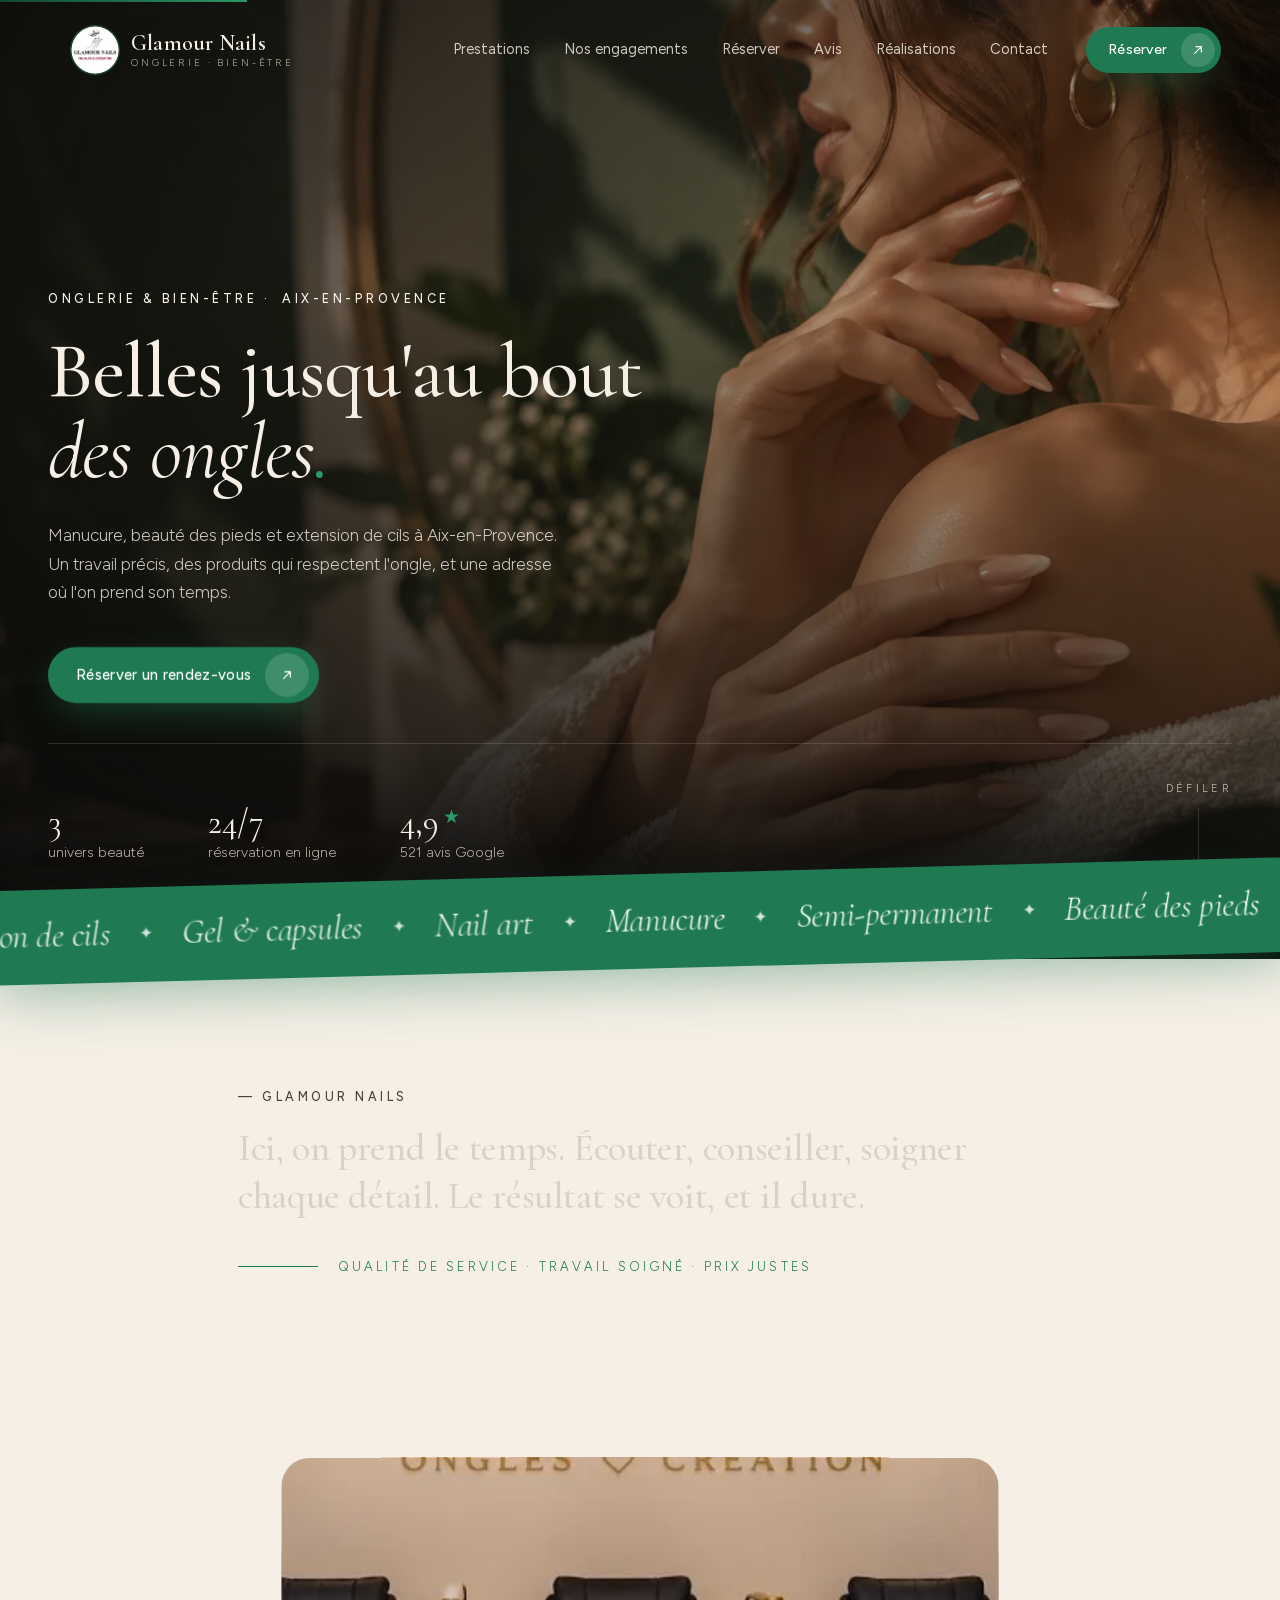
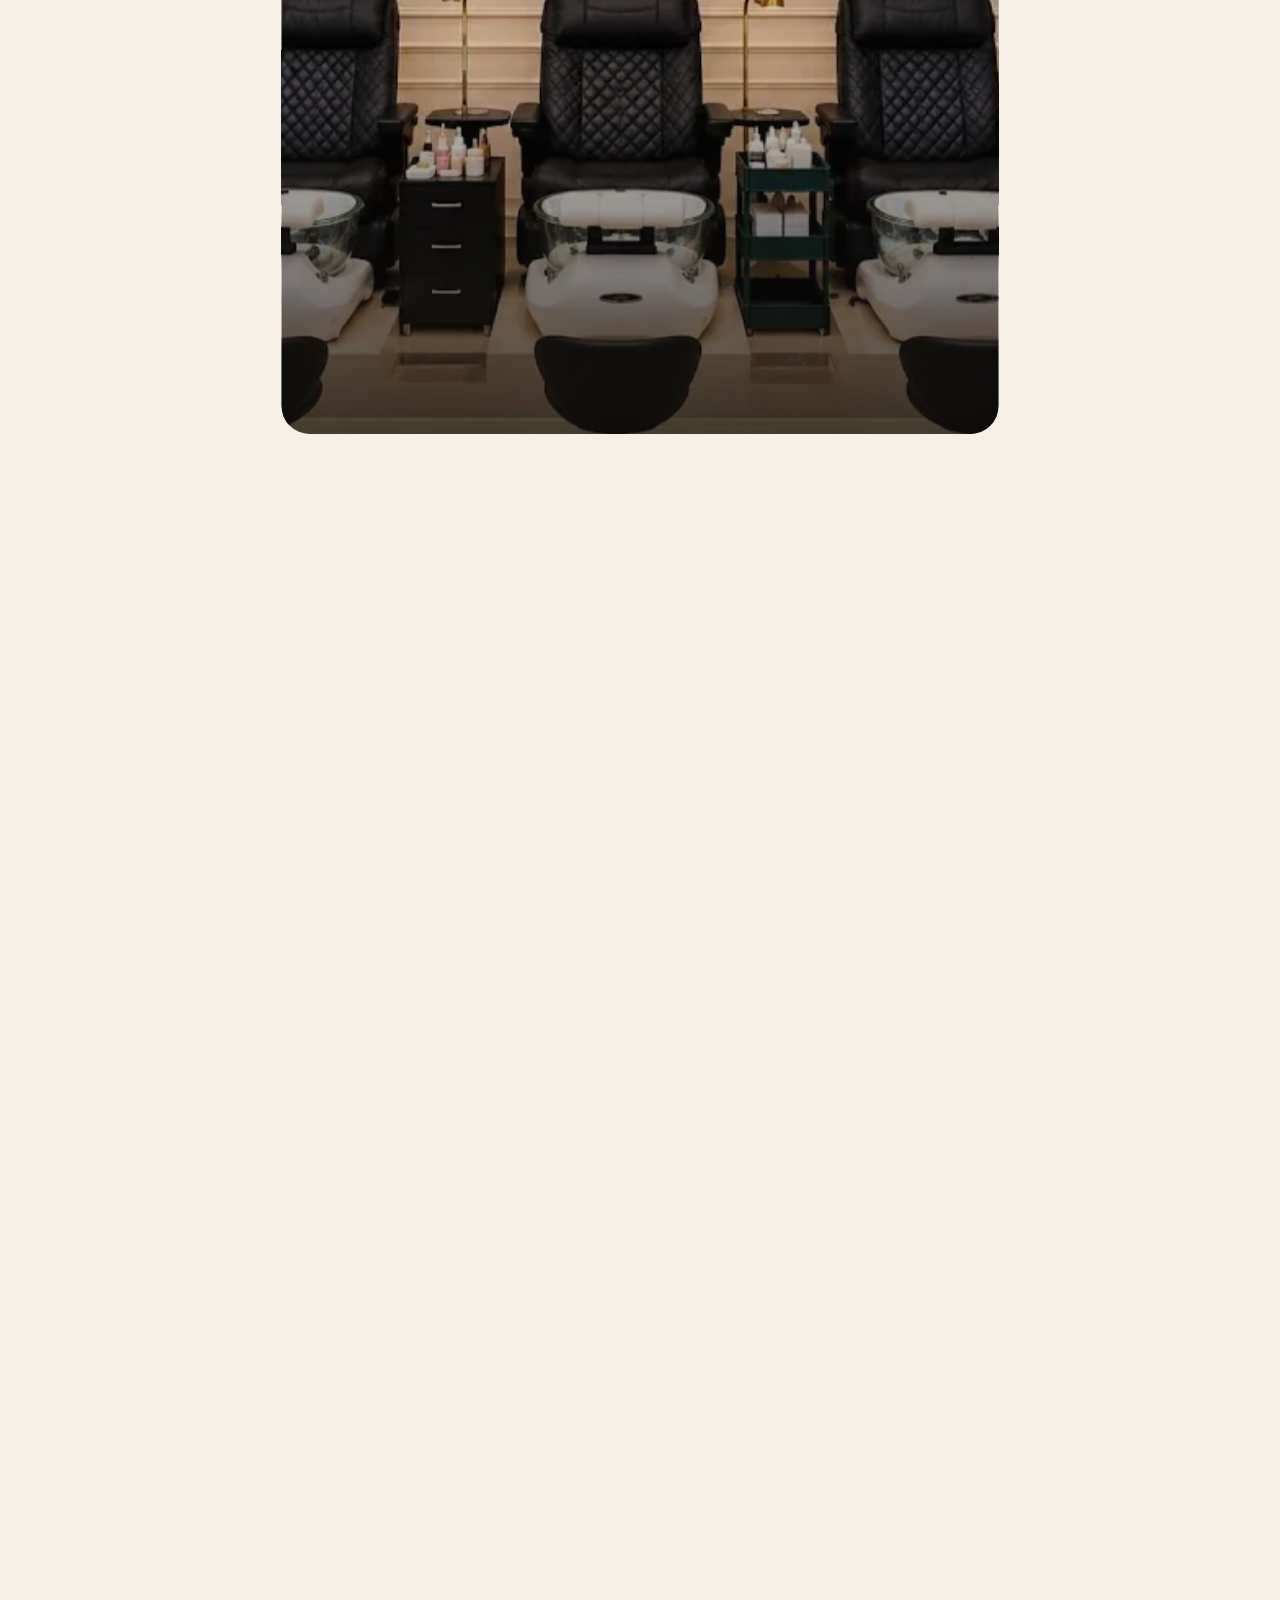
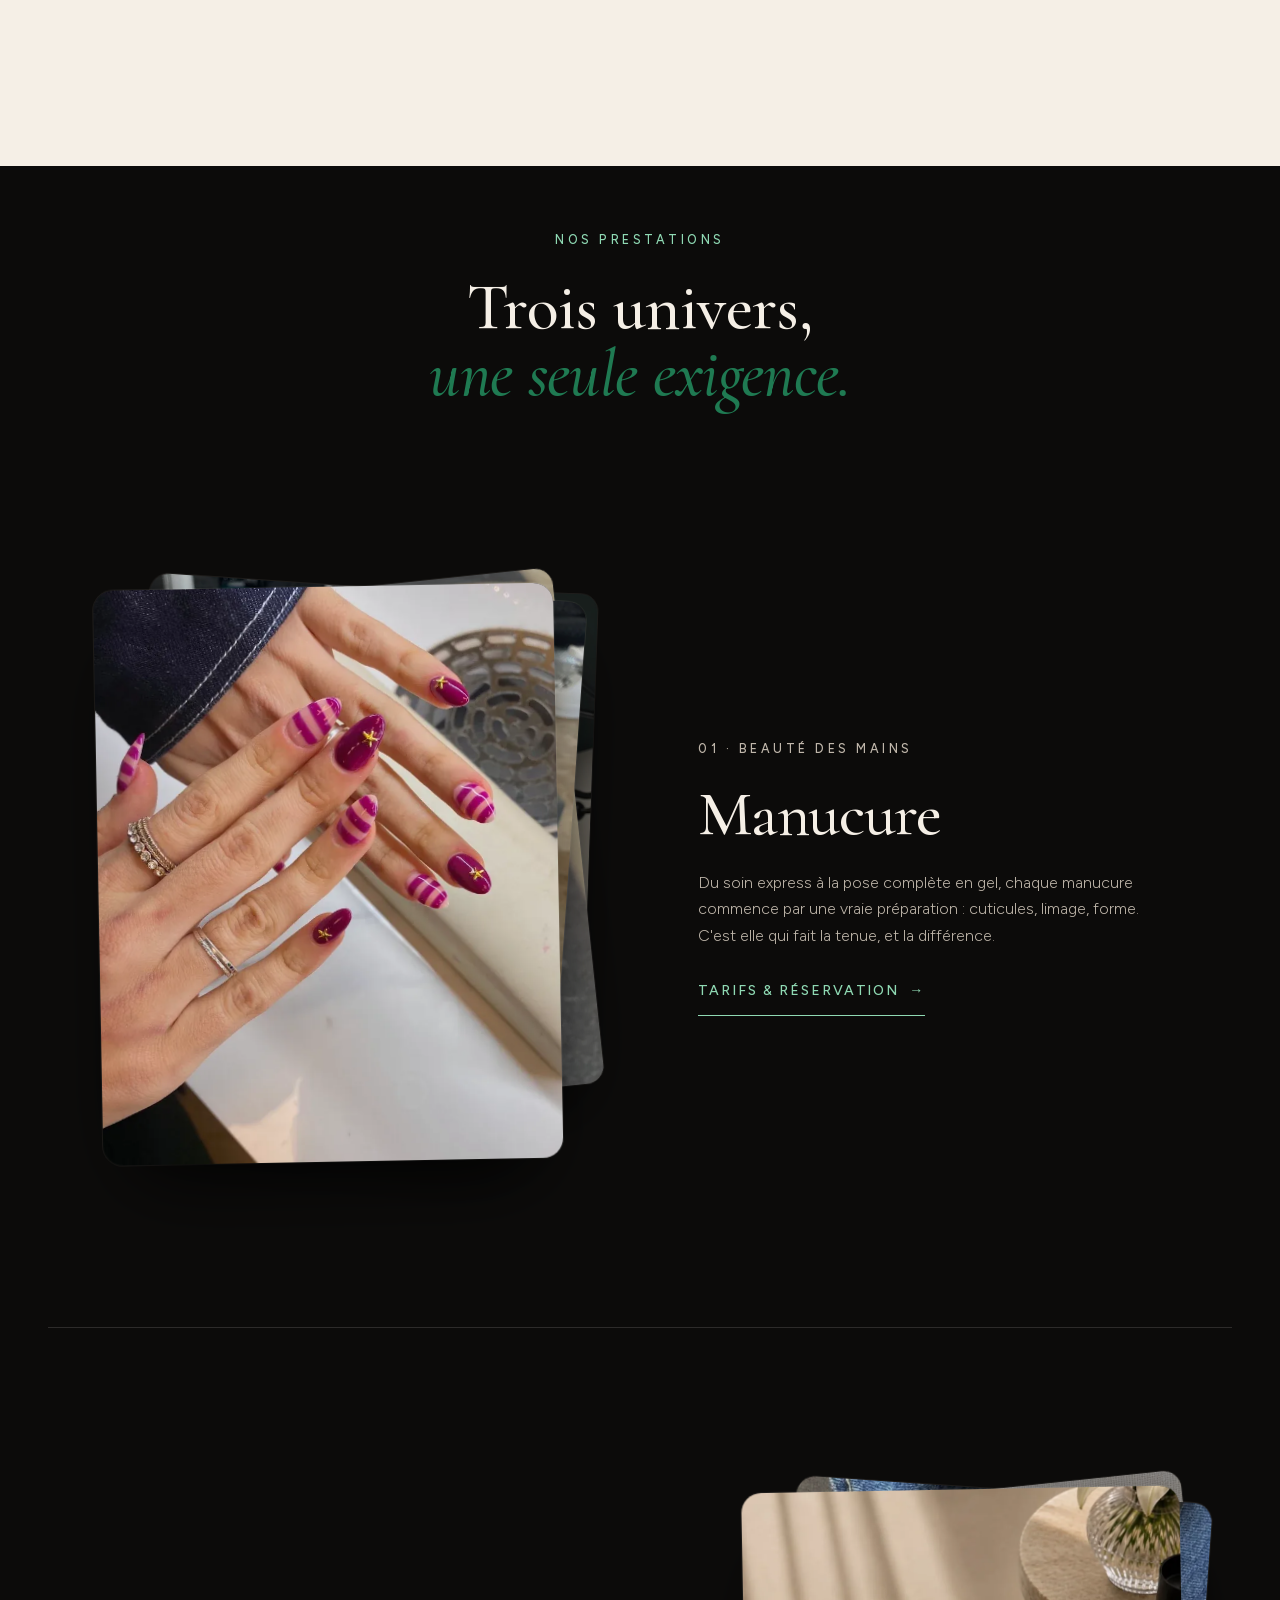
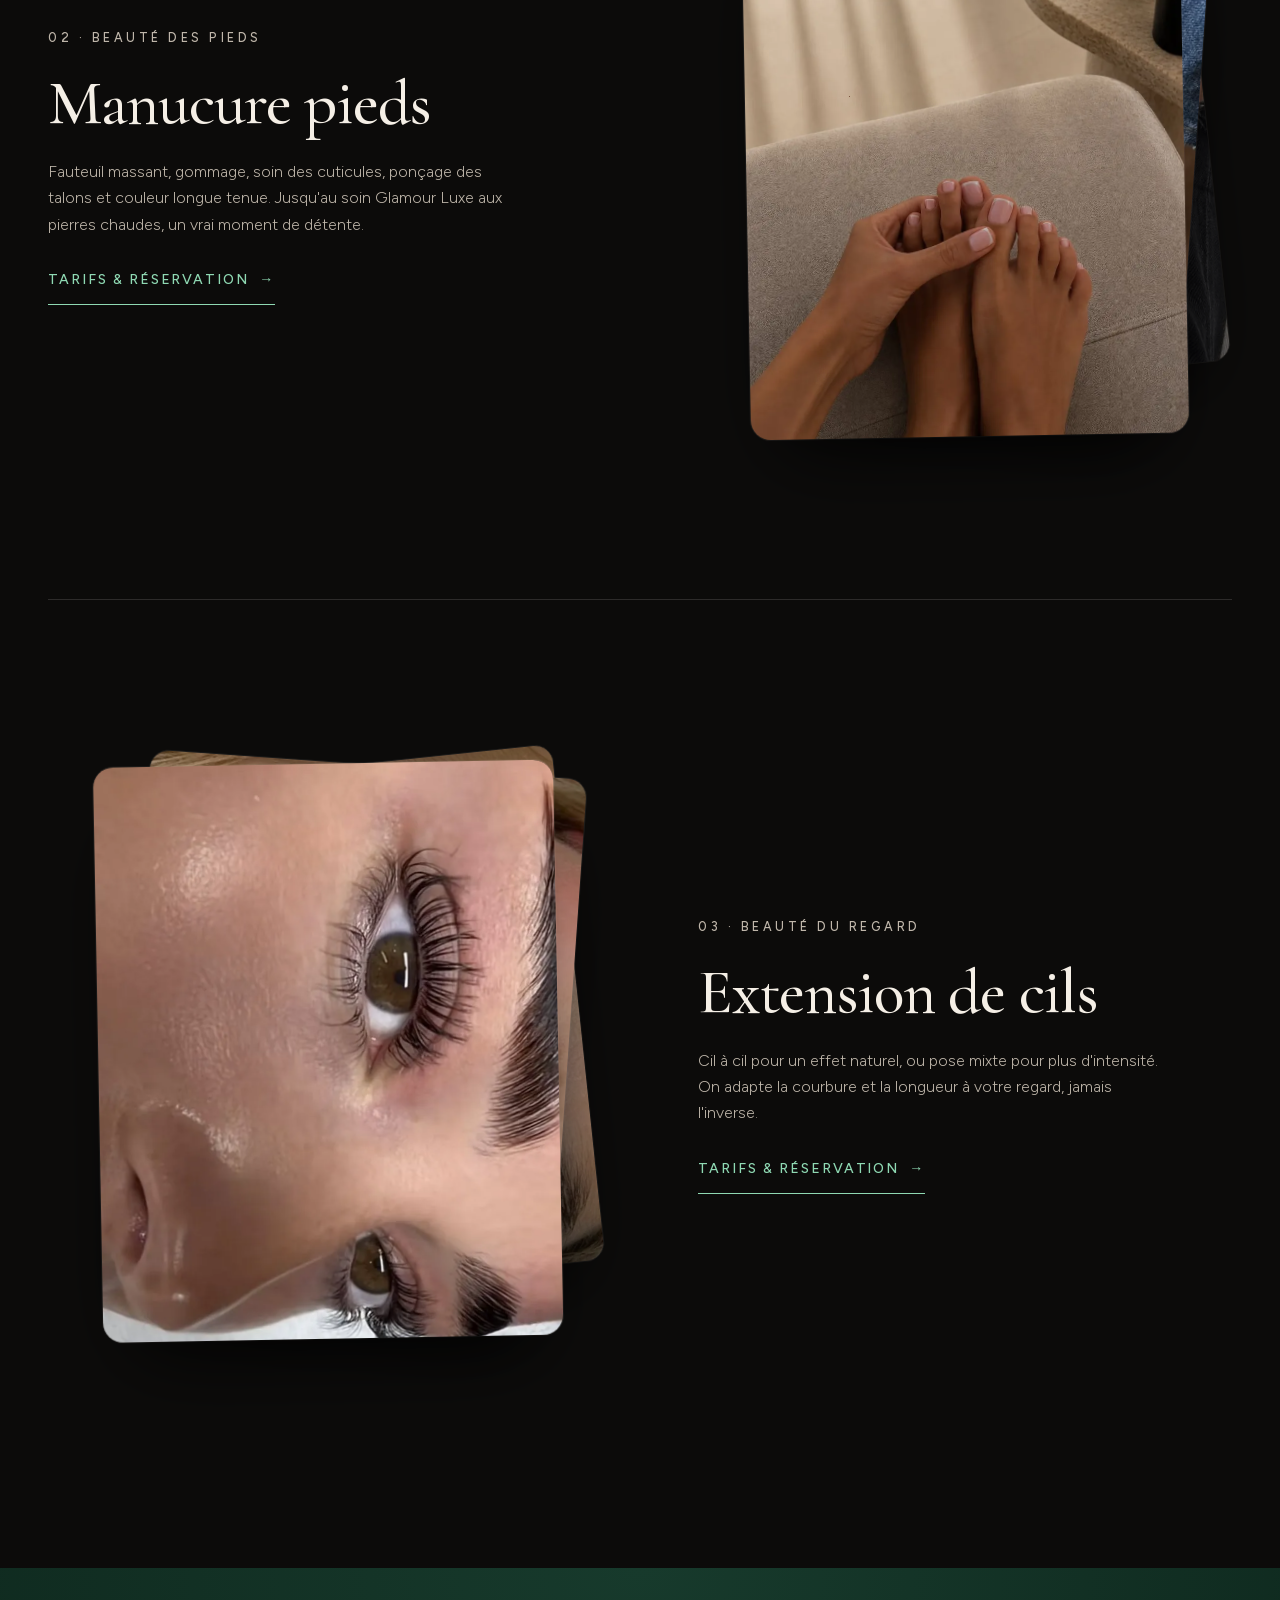
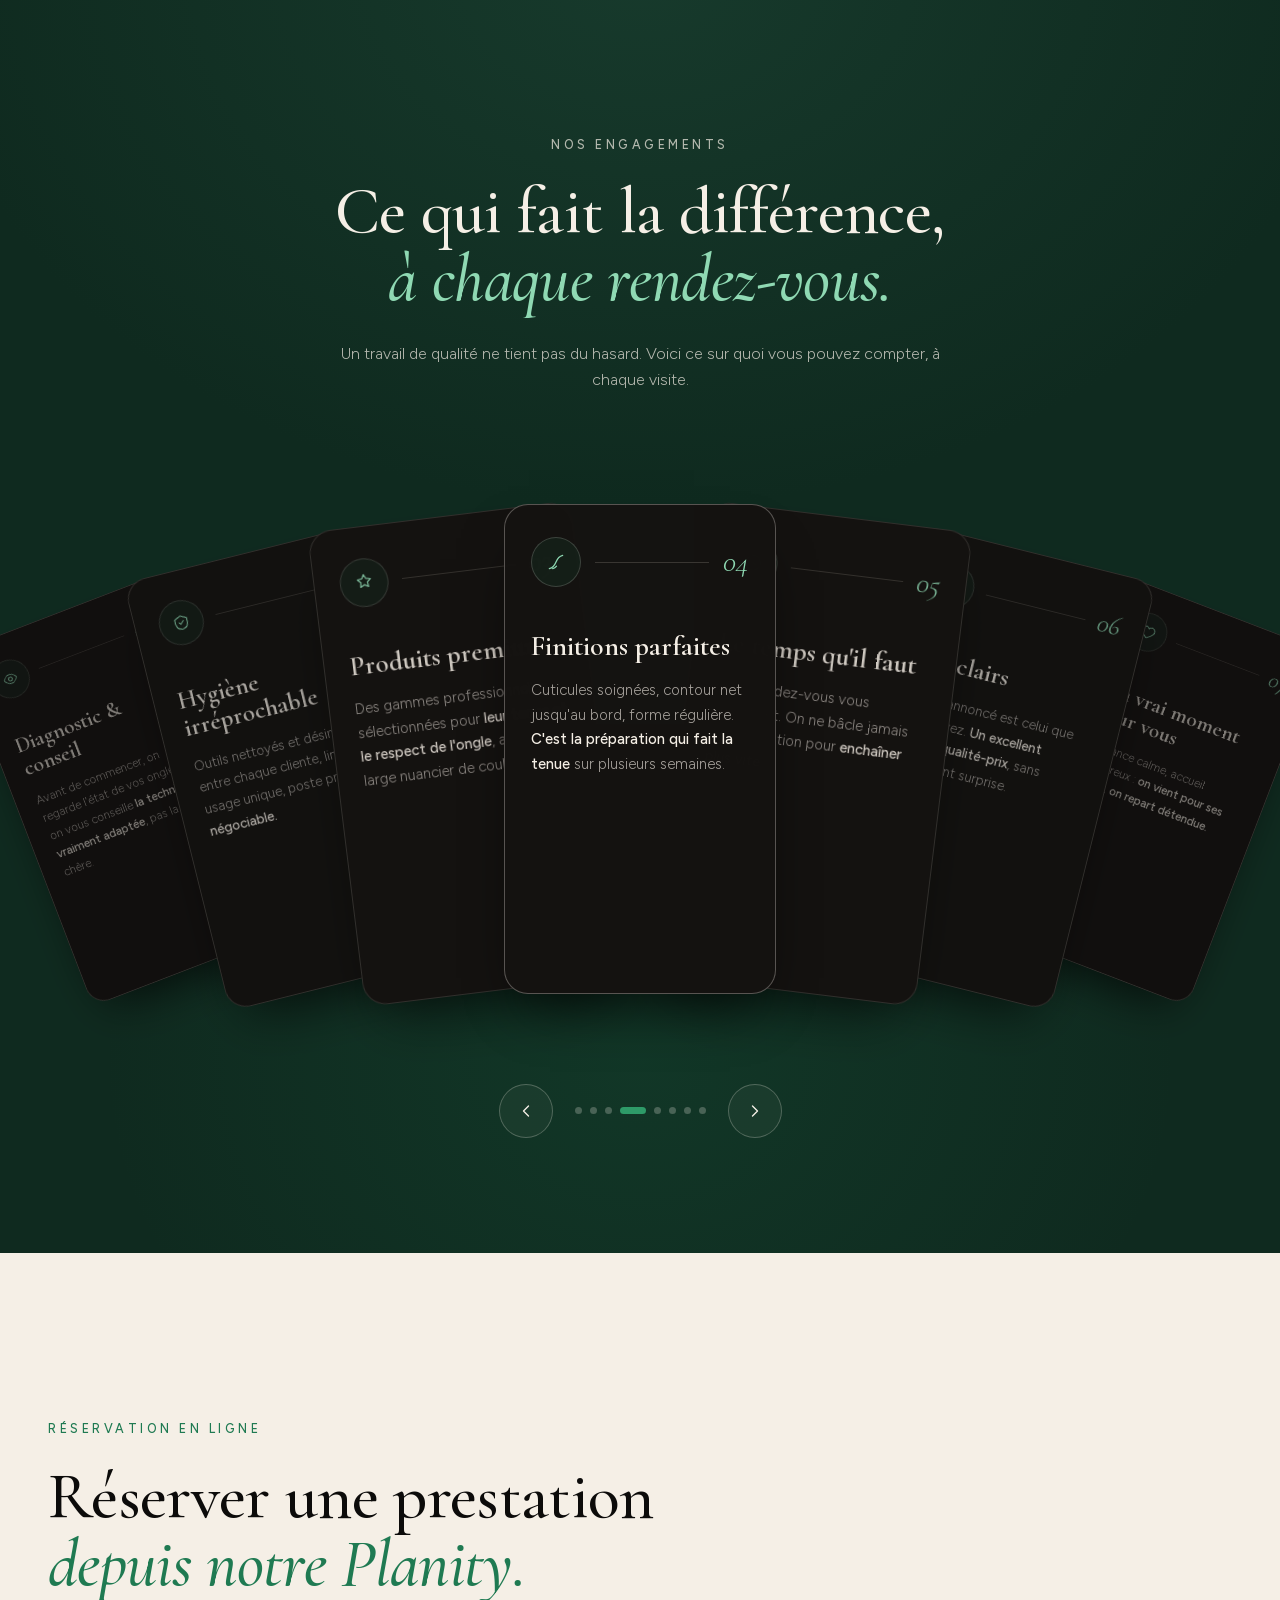
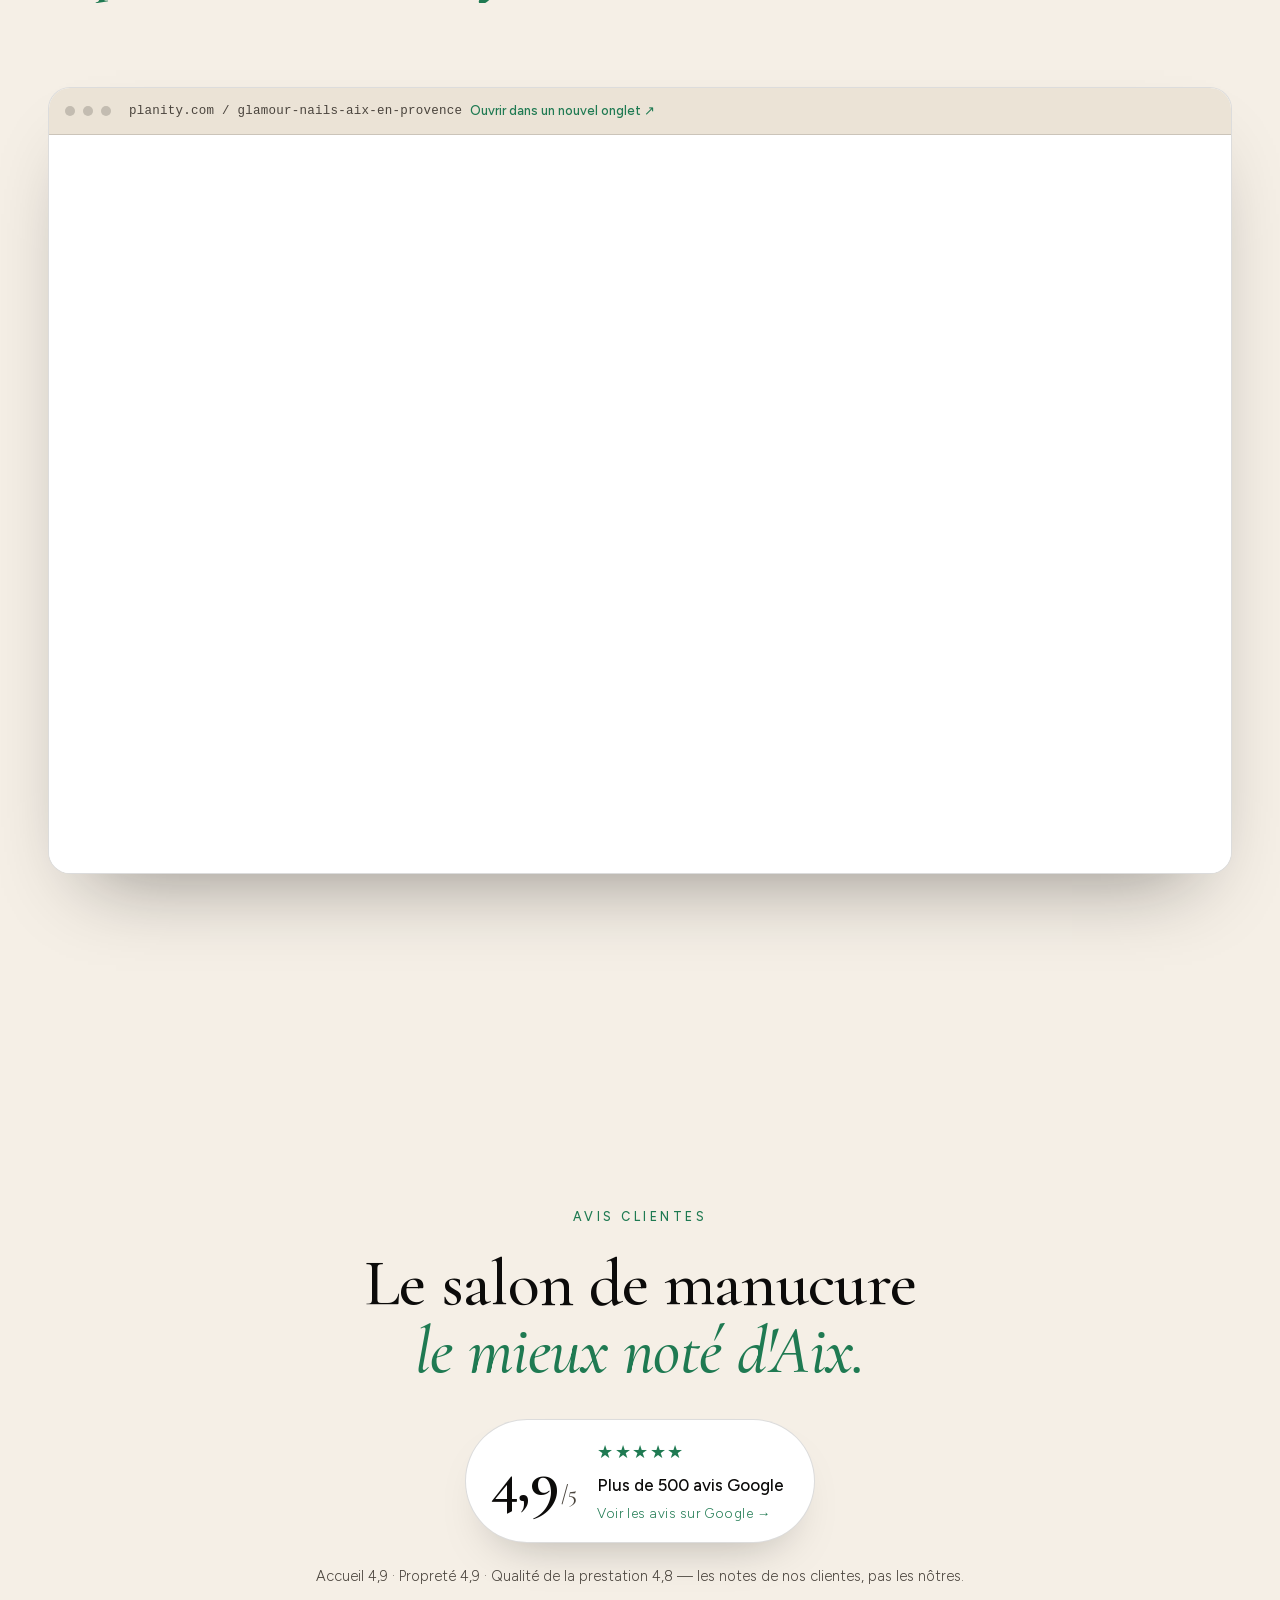
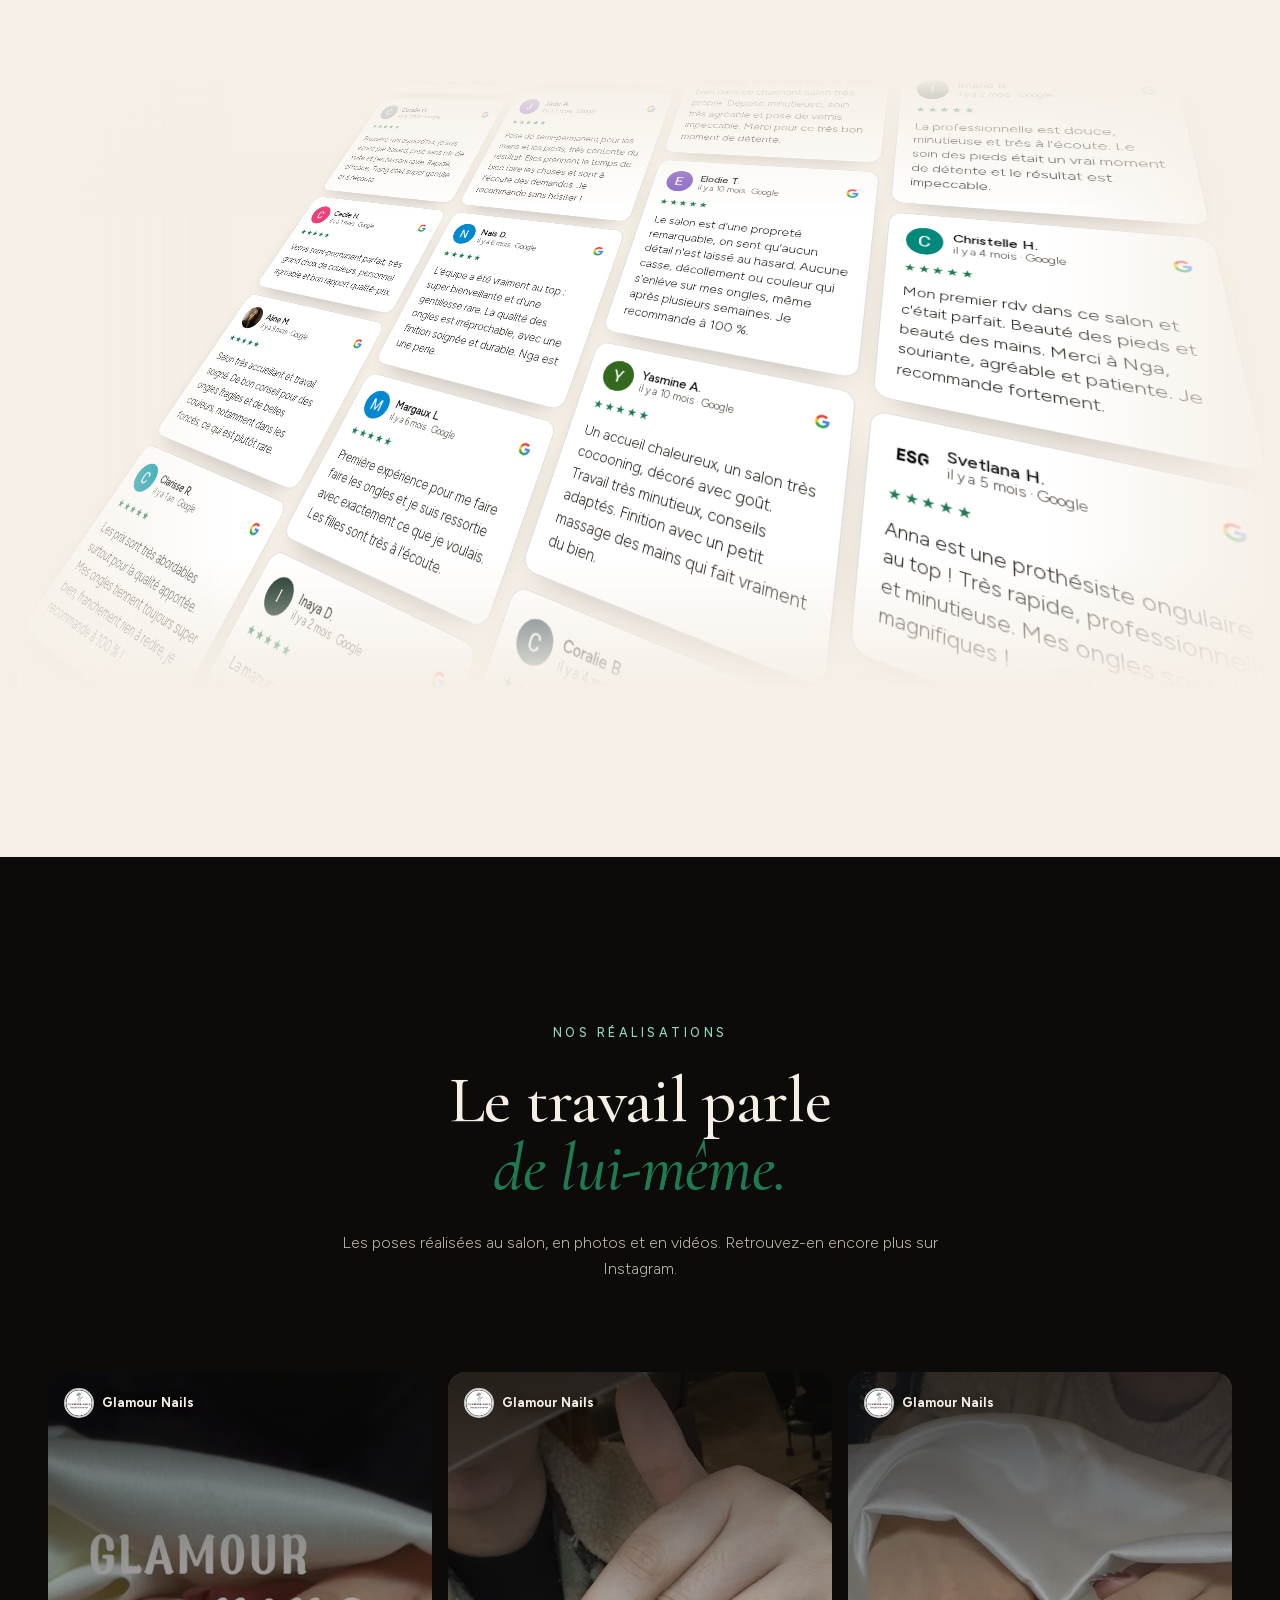
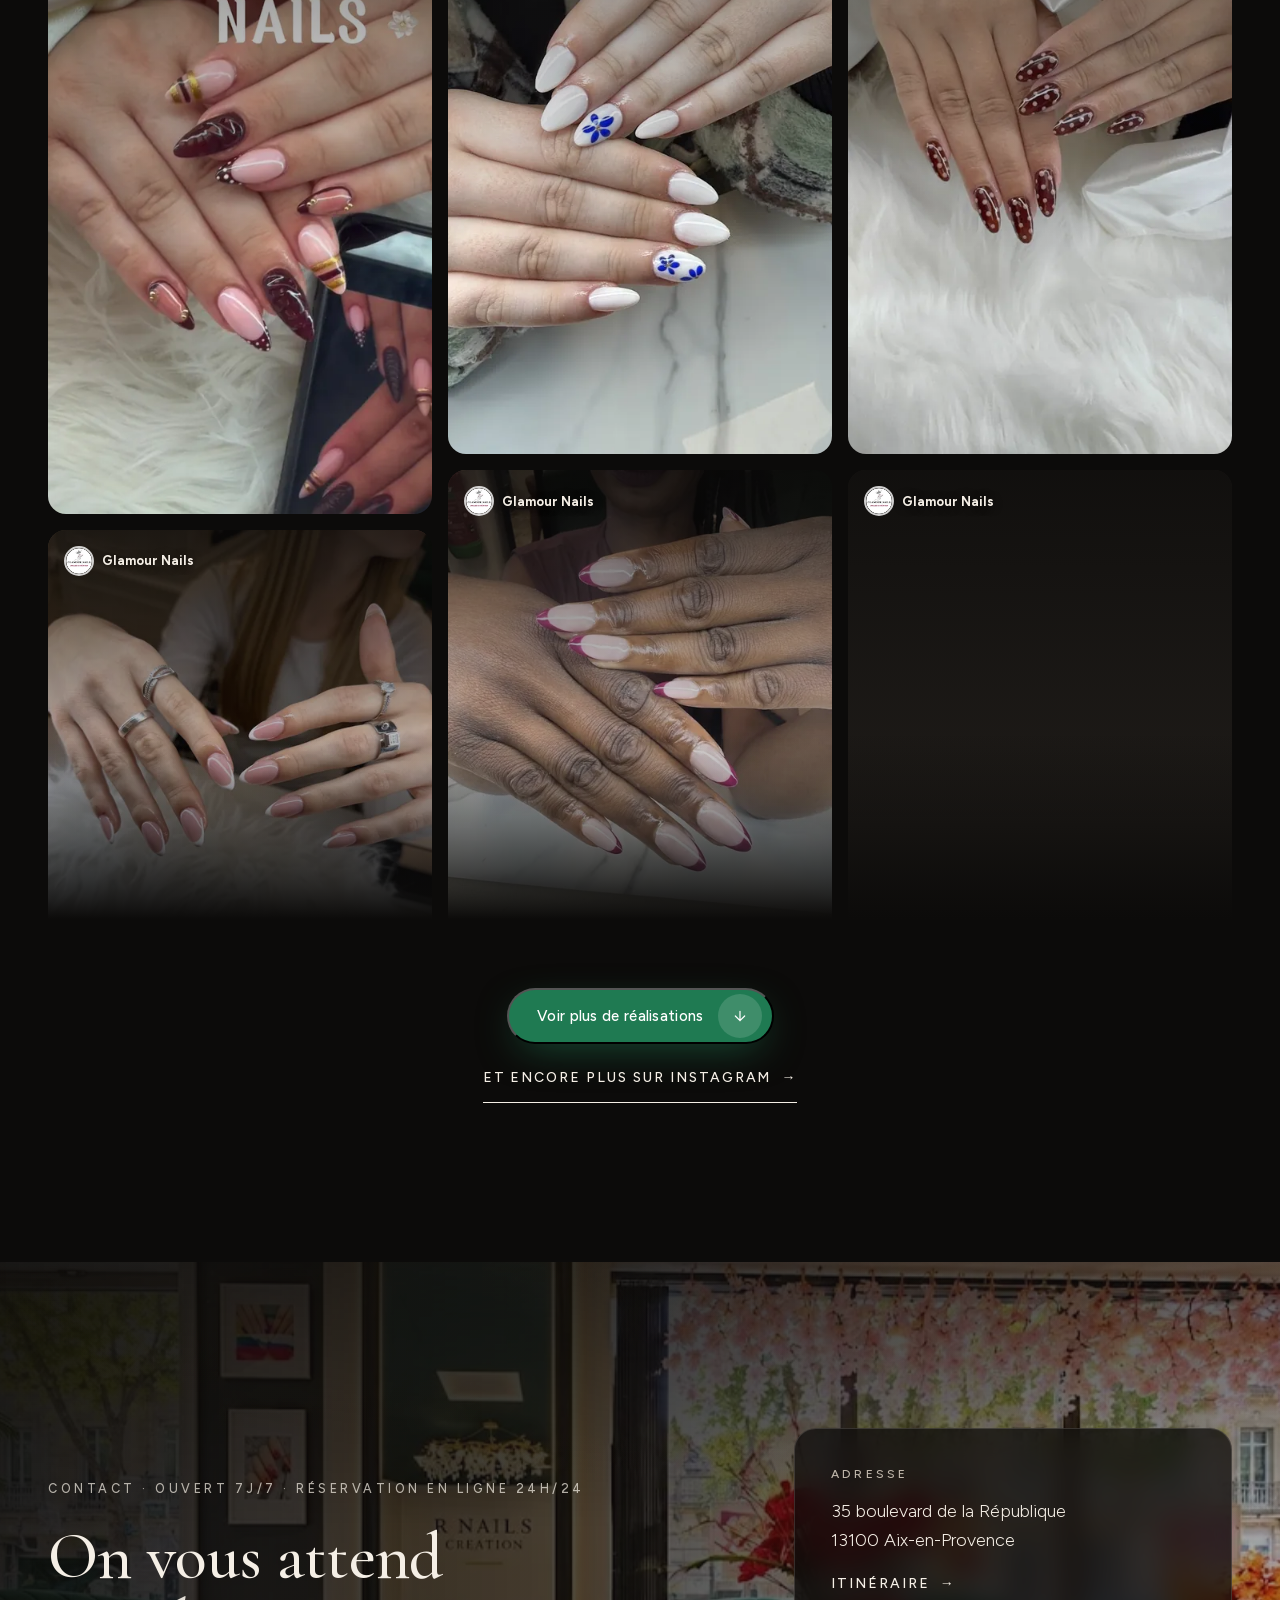
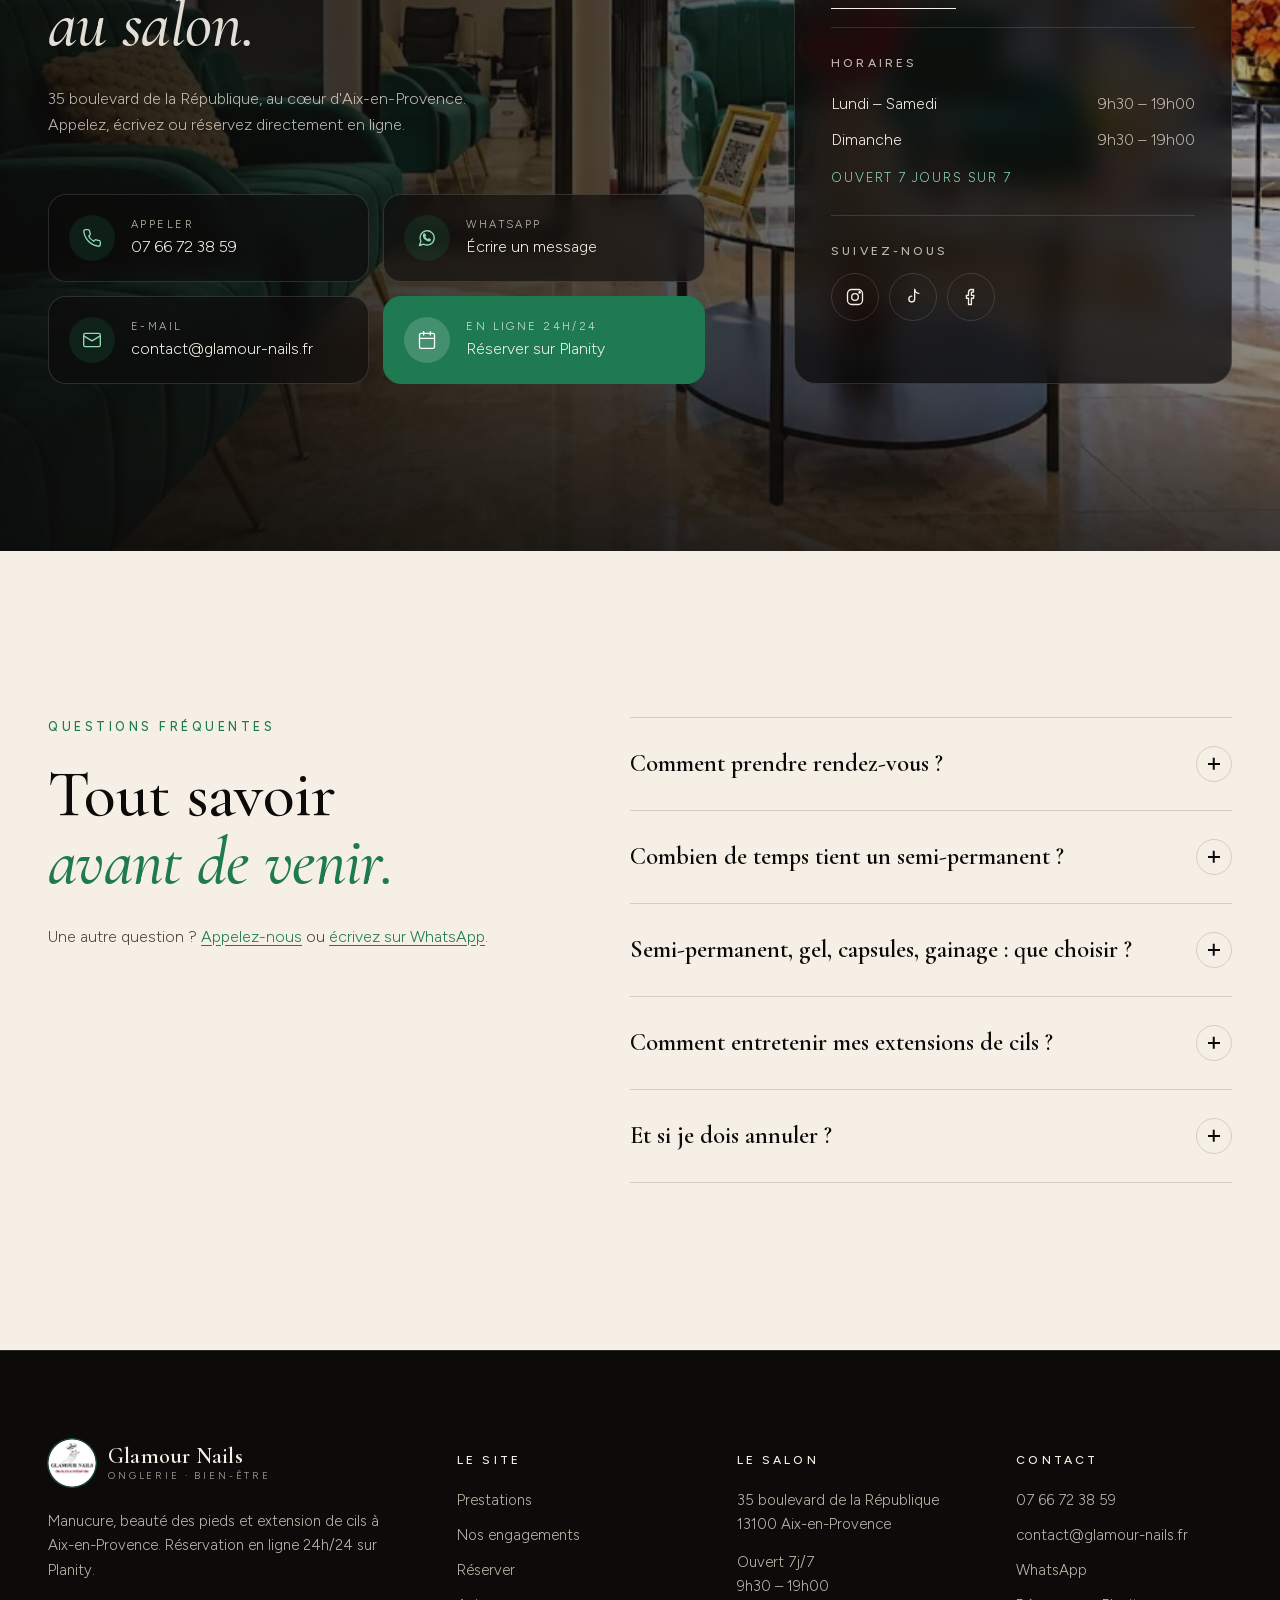
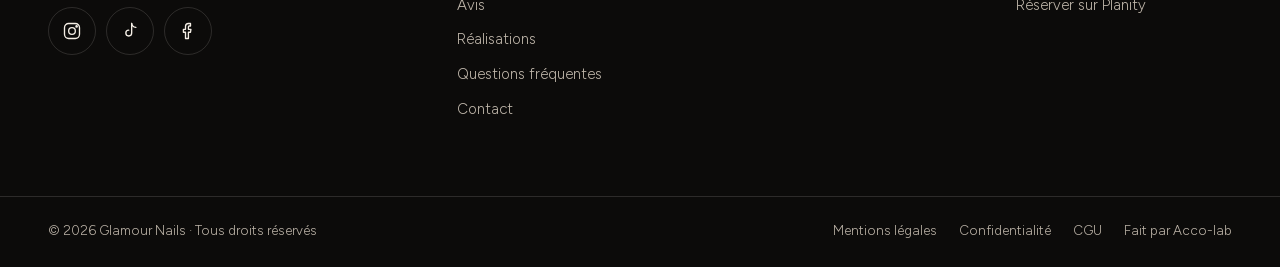
==== commit fc014c63: "SEO · accessibilité : contraste du vert d'accent sur fond sombre, zones cliquables ≥ 44 px Co-Author" ====
--- a/index.html
+++ b/index.html
@@ -32,7 +32,7 @@
   <link rel="preload" as="font" type="font/woff2" href="fonts/cormorant-garamond.woff2" crossorigin>
   <link rel="preload" as="font" type="font/woff2" href="fonts/figtree.woff2" crossorigin>
   <link rel="preload" as="image" href="image/salon-glamour-nails-accueil-1200.webp" imagesrcset="image/salon-glamour-nails-accueil-800.webp 800w, image/salon-glamour-nails-accueil-1200.webp 1200w, image/salon-glamour-nails-accueil-1624.webp 1624w" imagesizes="100vw" fetchpriority="high">
-  <link rel="stylesheet" href="css/style.min.css?v=202610120018">
+  <link rel="stylesheet" href="css/style.min.css?v=202610120019">
 
   <!-- Données structurées : à compléter avec l'adresse et les horaires réels -->
   <script type="application/ld+json">
@@ -1319,6 +1319,6 @@
   <script src="js/vendor/Observer.min.js" defer></script>
   <script src="js/vendor/SplitText.min.js" defer></script>
   <script src="js/vendor/lenis.min.js" defer></script>
-  <script src="js/main.min.js?v=202610120018" defer></script>
+  <script src="js/main.min.js?v=202610120019" defer></script>
 </body>
 </html>
--- a/css/style.min.css
+++ b/css/style.min.css
@@ -1 +1 @@
-@font-face{font-family:Cormorant Garamond;font-style:normal;font-weight:300 700;font-display:swap;src:url(../fonts/cormorant-garamond.woff2) format("woff2");unicode-range:U+0000-00FF,U+0131,U+0152-0153,U+02BB-02BC,U+02C6,U+02DA,U+02DC,U+2000-206F,U+20AC,U+2122,U+2212,U+FEFF,U+FFFD}@font-face{font-family:Cormorant Garamond;font-style:italic;font-weight:300 700;font-display:swap;src:url(../fonts/cormorant-garamond-italic.woff2) format("woff2");unicode-range:U+0000-00FF,U+0131,U+0152-0153,U+02BB-02BC,U+02C6,U+02DA,U+02DC,U+2000-206F,U+20AC,U+2122,U+2212,U+FEFF,U+FFFD}@font-face{font-family:Figtree;font-style:normal;font-weight:300 900;font-display:swap;src:url(../fonts/figtree.woff2) format("woff2");unicode-range:U+0000-00FF,U+0131,U+0152-0153,U+02BB-02BC,U+02C6,U+02DA,U+02DC,U+2000-206F,U+20AC,U+2122,U+2212,U+FEFF,U+FFFD}:root{--noir: #0c0b0a;--noir-2: #151311;--noir-3: #1e1b18;--accent: #1f7a52;--accent-vif: #2e9a68;--accent-sombre: #124a31;--accent-clair: #8fd9b3;--ivoire: #f5efe6;--ivoire-2: #ebe3d6;--blanc: #ffffff;--vert: #0f2a1f;--vert-2: #173a2c;--vert-3: #22503d;--texte-clair: #bfb6aa;--texte-sombre: #4a443d;--ligne-clair: rgba(245, 239, 230, .14);--ligne-sombre: rgba(12, 11, 10, .14);--serif: "Cormorant Garamond", "Cormorant", "Garamond", Georgia, serif;--sans: "Figtree", "Helvetica Neue", Arial, sans-serif;--wrap: 1280px;--gutter: clamp(16px, 4vw, 48px);--radius: 22px;--ease: cubic-bezier(.22, 1, .36, 1);--ease-io: cubic-bezier(.65, 0, .35, 1)}*,*:before,*:after{box-sizing:border-box}html{-webkit-text-size-adjust:100%}html.lenis,html.lenis body{height:auto}.lenis.lenis-smooth{scroll-behavior:auto!important}.lenis.lenis-stopped{overflow:hidden}body{margin:0;background:var(--noir);color:var(--ivoire);font-family:var(--sans);font-weight:300;font-size:clamp(16px,1.05vw,17.5px);line-height:1.65;-webkit-font-smoothing:antialiased;overflow-x:hidden}body.is-loading{overflow:hidden}img{display:block;max-width:100%}main{overflow-x:clip}.nowrap{white-space:nowrap}.only-mobile{display:none}a{color:inherit}button{font:inherit;color:inherit;cursor:pointer}svg{display:block}::selection{background:var(--accent);color:var(--blanc)}.wrap{width:100%;max-width:var(--wrap);margin:0 auto;padding:0 var(--gutter)}.section{position:relative;padding:clamp(96px,13vw,180px) 0}.section--light{background:var(--ivoire);color:var(--noir)}.section--green{background:var(--vert);color:var(--ivoire)}.skip{position:fixed;left:16px;top:-60px;z-index:999;background:var(--accent);color:#fff;padding:10px 16px;border-radius:8px}.skip:focus{top:16px}:focus-visible{outline:2px solid var(--accent-vif);outline-offset:3px}.kicker,.eyebrow{font-family:var(--sans);font-size:12.5px;font-weight:500;letter-spacing:.28em;text-transform:uppercase;margin:0 0 22px;color:var(--texte-clair)}.section--light .kicker{color:var(--texte-sombre)}.kicker--red,.section--light .kicker--red{color:var(--accent)}.kicker--light{color:#f5efe6b3}.sec-head{margin-bottom:clamp(56px,7vw,96px);max-width:780px}.sec-head--center{margin-left:auto;margin-right:auto;text-align:center}.sec-head--split{max-width:none;display:flex;align-items:flex-end;justify-content:space-between;gap:40px;flex-wrap:wrap}.sec-head--split .sec-lead{max-width:380px;margin:0}.sec-title,.band__title{font-family:var(--serif);font-weight:500;font-size:clamp(38px,5.2vw,78px);line-height:1.02;letter-spacing:-.01em;margin:0}.sec-title em,.band__title em,.hero__title em{font-style:italic;color:var(--accent)}.section--green .sec-title em{color:var(--accent-clair)}.contact .sec-title em,.band__title em{color:var(--ivoire);opacity:.92}.sec-lead{font-size:clamp(16px,1.2vw,19px);color:var(--texte-clair);margin:28px auto 0;max-width:600px}.section--light .sec-lead{color:var(--texte-sombre)}.sec-lead a{color:var(--accent);text-underline-offset:3px}.line-mask{overflow:hidden;padding-bottom:.08em;margin-bottom:-.08em}.btn{--h: 56px;position:relative;display:inline-flex;align-items:center;gap:14px;height:var(--h);padding:0 10px 0 28px;border-radius:999px;font-family:var(--sans);font-size:15px;font-weight:500;letter-spacing:.02em;text-decoration:none;white-space:nowrap;transition:background .35s var(--ease),color .35s var(--ease),border-color .35s var(--ease),box-shadow .35s var(--ease);will-change:transform}.btn:not(:has(.btn__icon)){padding-right:28px}.btn--sm{--h: 46px;font-size:14px;padding-left:22px;padding-right:6px}.btn__text{display:inline-block;line-height:1.4;height:1.4em;overflow:hidden}.btn__icon{width:calc(var(--h) - 12px);height:calc(var(--h) - 12px);border-radius:50%;display:grid;place-items:center;background:#ffffff24;transition:transform .5s var(--ease),background .35s}.btn__icon svg{width:16px;height:16px;fill:none;stroke:currentColor;stroke-width:1.8;stroke-linecap:round;stroke-linejoin:round}.btn:hover .btn__icon{transform:rotate(45deg)}.btn--red{background:var(--accent);color:var(--blanc);box-shadow:0 12px 40px -12px #1f7a52b3}.btn--red:hover{background:var(--accent-vif);box-shadow:0 18px 50px -12px #2e9a68cc}.btn--ghost{border:1px solid rgba(245,239,230,.35);color:var(--ivoire);backdrop-filter:blur(8px);background:#0c0b0a33}.btn--ghost:hover{border-color:var(--ivoire);background:#f5efe614}.btn--dark{background:var(--noir);color:var(--ivoire)}.btn--dark:hover{background:var(--accent)}.btn__text .char{display:inline-block;text-shadow:0 1.4em currentColor;transition:transform .55s var(--ease)}.btn:hover .btn__text .char{transform:translateY(-1.4em)}.link-arrow{display:inline-flex;align-items:center;gap:10px;font-weight:500;font-size:14px;letter-spacing:.14em;text-transform:uppercase;text-decoration:none;color:var(--accent);position:relative;padding-bottom:6px}.link-arrow:after{content:"";position:absolute;left:0;bottom:0;width:100%;height:1px;background:currentColor;transform-origin:right;transition:transform .6s var(--ease)}.link-arrow:hover:after{transform:scaleX(0);transform-origin:left}.link-arrow span{transition:transform .5s var(--ease)}.link-arrow:hover span{transform:translate(6px)}.link-arrow--light{color:var(--ivoire)}.loader{position:fixed;inset:0;z-index:1000;display:grid;place-items:center;background:var(--noir);clip-path:inset(0 0 0 0)}.loader__inner{text-align:center}.loader__logo{position:relative;width:150px;height:150px;margin:0 auto 26px}.loader__logo img{width:100%;height:100%;border-radius:50%;animation:logoIn 1.1s var(--ease) .15s both}.loader__mono{position:absolute;inset:-12px;width:calc(100% + 24px);height:calc(100% + 24px);overflow:visible}@keyframes logoIn{0%{opacity:0;transform:scale(.85)}}.loader__ring{fill:none;stroke:var(--accent);stroke-width:1.4;stroke-dasharray:352;stroke-dashoffset:352;transform:rotate(-90deg);transform-origin:center;animation:ring 1.6s var(--ease-io) forwards}.loader__mono text{font-family:var(--serif);font-style:italic;font-size:58px;fill:var(--ivoire)}.loader__name{font-family:var(--serif);font-size:22px;letter-spacing:.06em;margin:0}.loader__count{font-size:12px;letter-spacing:.3em;color:var(--texte-clair);margin:10px 0 0}@keyframes ring{to{stroke-dashoffset:0}}.progress{position:fixed;top:0;left:0;right:0;height:2px;z-index:200;pointer-events:none}.progress__bar{display:block;height:100%;background:linear-gradient(90deg,var(--accent-sombre),var(--accent-vif));transform:scaleX(0);transform-origin:left}.cursor{display:none}@media(hover:hover)and (pointer:fine){.cursor{display:block;position:fixed;inset:0;pointer-events:none;z-index:300;opacity:0;transition:opacity .4s}.cursor.is-on{opacity:1}.cursor__dot,.cursor__ring{position:fixed;top:0;left:0;border-radius:50%;pointer-events:none}.cursor__dot{width:6px;height:6px;margin:-3px 0 0 -3px;background:var(--accent-vif)}.cursor__ring{width:38px;height:38px;margin:-19px 0 0 -19px;border:1px solid rgba(31,122,82,.55);display:grid;place-items:center;transition:width .4s var(--ease),height .4s var(--ease),margin .4s var(--ease),background .4s,border-color .4s}.cursor__label{font-style:normal;font-size:11px;letter-spacing:.18em;text-transform:uppercase;color:#fff;opacity:0;transition:opacity .3s}.cursor.is-hover .cursor__ring{width:62px;height:62px;margin:-31px 0 0 -31px;border-color:var(--accent)}.cursor.is-drag .cursor__ring{width:92px;height:92px;margin:-46px 0 0 -46px;background:var(--accent);border-color:var(--accent)}.cursor.is-drag .cursor__label{opacity:1}.cursor.is-drag .cursor__dot{opacity:0}}.header{position:fixed;top:16px;left:0;right:0;z-index:100;padding:0 var(--gutter);transition:transform .6s var(--ease)}.header.is-hidden{transform:translateY(-140%)}.header__pill{max-width:var(--wrap);margin:0 auto;height:68px;padding:0 10px 0 22px;display:flex;align-items:center;gap:24px;border-radius:999px;border:1px solid transparent;transition:background .5s var(--ease),border-color .5s,box-shadow .5s}.header.is-solid .header__pill{background:#0c0b0adb;border-color:var(--ligne-clair);backdrop-filter:blur(16px) saturate(1.3);-webkit-backdrop-filter:blur(16px) saturate(1.3);box-shadow:0 20px 50px -25px #000000b3}.brand{display:flex;align-items:center;gap:12px;text-decoration:none;margin-right:auto}.brand__logo{width:48px;height:48px;border-radius:50%;flex-shrink:0;box-shadow:0 0 0 1px #1f7a5299}.brand__mono{width:42px;height:42px;border-radius:50%;border:1px solid var(--accent);display:grid;place-items:center;font-family:var(--serif);font-style:italic;font-size:24px;line-height:1;padding-bottom:3px}.brand__text{display:flex;flex-direction:column;line-height:1.1}.brand__name{font-family:var(--serif);font-weight:600;font-size:22px;letter-spacing:.01em}.brand__tag{font-size:9.5px;letter-spacing:.3em;text-transform:uppercase;color:var(--texte-clair);margin-top:3px}.nav{display:flex;gap:6px}.nav a{position:relative;padding:8px 14px;font-size:14.5px;font-weight:400;text-decoration:none;color:#f5efe6d1;transition:color .3s}.nav a:after{content:"";position:absolute;left:14px;right:14px;bottom:4px;height:1px;background:var(--accent-vif);transform:scaleX(0);transform-origin:right;transition:transform .5s var(--ease)}.nav a:hover,.nav a.is-active{color:var(--blanc)}.nav a:hover:after,.nav a.is-active:after{transform:scaleX(1);transform-origin:left}.burger{display:none;width:48px;height:48px;border-radius:50%;border:1px solid var(--ligne-clair);background:#0c0b0a66;position:relative}.burger span{position:absolute;left:14px;right:14px;height:1.5px;background:var(--ivoire);transition:transform .5s var(--ease),top .5s var(--ease)}.burger span:first-child{top:19px}.burger span:last-child{top:27px}.burger[aria-expanded=true] span:first-child{top:23px;transform:rotate(45deg)}.burger[aria-expanded=true] span:last-child{top:23px;transform:rotate(-45deg)}.mmenu{position:fixed;inset:0;z-index:90;background:var(--noir);display:flex;flex-direction:column;justify-content:space-between;padding:120px var(--gutter) 40px;clip-path:circle(0% at calc(100% - 50px) 50px);transition:clip-path .8s var(--ease-io)}.mmenu.is-open{clip-path:circle(150% at calc(100% - 50px) 50px)}.mmenu nav{display:flex;flex-direction:column}.mmenu nav a{font-family:var(--serif);font-size:clamp(34px,9vw,56px);line-height:1.25;text-decoration:none;display:flex;align-items:baseline;gap:16px;border-bottom:1px solid var(--ligne-clair);padding:10px 0;opacity:0;transform:translateY(24px);transition:opacity .6s var(--ease),transform .6s var(--ease)}.mmenu nav a small{font-family:var(--sans);font-size:12px;color:var(--accent-vif);letter-spacing:.2em}.mmenu.is-open nav a{opacity:1;transform:none}.mmenu.is-open nav a:nth-child(2){transition-delay:.05s}.mmenu.is-open nav a:nth-child(3){transition-delay:.1s}.mmenu.is-open nav a:nth-child(4){transition-delay:.15s}.mmenu.is-open nav a:nth-child(5){transition-delay:.2s}.mmenu.is-open nav a:nth-child(6){transition-delay:.25s}.mmenu__foot{display:flex;flex-wrap:wrap;align-items:center;gap:20px;justify-content:space-between}.mmenu__tel{font-size:18px;text-decoration:none}.hero{position:relative;min-height:100vh;min-height:100svh;display:flex;flex-direction:column;justify-content:flex-end;overflow:hidden;isolation:isolate}.hero__bg{position:absolute;inset:0;z-index:-2;overflow:hidden}.hero__img{position:absolute;inset:0 0 -10%;width:100%;height:110%;object-fit:cover;object-position:62% 35%;will-change:transform}.hero__veil{position:absolute;inset:0;z-index:-1;background:linear-gradient(180deg,rgba(12,11,10,.45) 0%,rgba(12,11,10,.1) 35%,rgba(12,11,10,.6) 80%,var(--noir) 100%),linear-gradient(90deg,#0c0b0ad1,#0c0b0a59 48%,#0c0b0a00)}.hero__content{padding-top:160px;padding-bottom:40px}.eyebrow{display:inline-flex;align-items:center;gap:12px;color:var(--ivoire)}.dot{width:8px;height:8px;border-radius:50%;background:var(--accent-vif);box-shadow:0 0 #2e9a6899;animation:pulse 2.4s infinite}@keyframes pulse{70%{box-shadow:0 0 0 12px #2e9a6800}to{box-shadow:0 0 #2e9a6800}}.hero__title{font-family:var(--serif);font-weight:500;font-size:clamp(44px,6.2vw,96px);line-height:1.02;letter-spacing:-.01em;margin:0 0 28px;max-width:20ch}.hero__title em{color:var(--ivoire);font-weight:400}.hero__title .accent,.hero__title .accent .char{color:var(--accent-vif)}.hero__lead{max-width:520px;font-size:clamp(17px,1.35vw,20px);color:#f5efe6d1;margin:0 0 40px}.hero__actions{display:flex;flex-wrap:wrap;gap:14px}.hero__foot{display:flex;align-items:flex-end;justify-content:space-between;gap:24px;border-top:1px solid var(--ligne-clair);width:calc(100% - 2 * var(--gutter));max-width:calc(var(--wrap) - 2 * var(--gutter));padding:36px 0}.hero__facts{list-style:none;margin:0;padding:0;display:flex;flex-wrap:wrap;gap:clamp(20px,5vw,64px);font-size:14px;color:var(--texte-clair)}.hero__facts strong{display:block;font-family:var(--serif);font-weight:400;font-size:34px;color:var(--ivoire);line-height:1.1}.scroll-hint{display:flex;flex-direction:column;align-items:center;gap:10px;text-decoration:none;font-size:11px;letter-spacing:.3em;text-transform:uppercase;color:var(--texte-clair)}.scroll-hint i{width:1px;height:56px;background:var(--ligne-clair);position:relative;overflow:hidden}.scroll-hint i:after{content:"";position:absolute;left:0;top:-40%;width:100%;height:40%;background:var(--accent-vif);animation:drip 2s var(--ease-io) infinite}@keyframes drip{to{top:100%}}.ribbon{position:relative;z-index:2;background:var(--accent);color:var(--blanc);overflow:hidden;padding:18px 0;transform:rotate(-1.5deg) scale(1.04);margin:-24px 0 -8px;box-shadow:0 20px 60px -20px #1f7a5299}.ribbon__track{display:flex;width:max-content}.ribbon__row{display:flex;align-items:center;flex-shrink:0}.ribbon span{font-family:var(--serif);font-style:italic;font-size:clamp(22px,2.6vw,36px);padding:0 28px;white-space:nowrap}.ribbon b{font-weight:400;font-size:16px;opacity:.8}.manifeste{padding-top:clamp(90px,10vw,130px);padding-bottom:20px}.manifeste__grid{max-width:900px}.manifeste__text{font-family:var(--serif);font-weight:500;font-size:clamp(26px,3vw,42px);line-height:1.25;letter-spacing:-.01em;margin:0 0 36px}.manifeste .kicker{margin-bottom:16px}.manifeste__sign{display:flex;align-items:center;gap:20px;font-size:13px;letter-spacing:.24em;text-transform:uppercase;color:var(--accent)}.manifeste__sign p{margin:0}.manifeste__line{width:80px;height:1px;background:currentColor}.reveal-frame{background:var(--ivoire);position:relative;margin-top:-1px}.pin-spacer{background:var(--ivoire)}.reveal-frame__pin{height:100vh;height:100svh;display:grid;place-items:center;overflow:hidden}.reveal-frame__media{position:relative;width:100%;height:100%;overflow:hidden;clip-path:inset(18% 22% 18% 22% round 28px);will-change:clip-path}.reveal-frame__img{position:absolute;inset:-6% 0;background-size:cover;background-position:center 40%;transform:scale(1.2);will-change:transform}.reveal-frame__veil{position:absolute;inset:0;background:linear-gradient(180deg,#0c0b0a14,#0c0b0a33 40%,#0c0b0ae6 92%)}.reveal-frame__quote p{text-shadow:0 4px 30px rgba(0,0,0,.55)}.reveal-frame__quote{position:absolute;inset:auto 0 0;margin:0;text-align:center;padding:0 var(--gutter) clamp(48px,9vh,96px)}.reveal-frame__quote p{font-family:var(--serif);font-weight:500;font-size:clamp(32px,4.8vw,72px);line-height:1.05;letter-spacing:-.02em;margin:0;color:var(--ivoire)}.reveal-frame__quote p{letter-spacing:.01em}.univers{background:var(--noir);padding-top:clamp(40px,5vw,64px)}.univers .sec-head{margin-bottom:clamp(72px,9vw,130px)}.domaine{display:grid;grid-template-columns:1.05fr 1fr;grid-template-rows:auto auto;column-gap:clamp(32px,7vw,120px);row-gap:24px;align-items:center;margin-bottom:clamp(96px,12vw,180px)}.domaine:last-child{margin-bottom:0}.domaine+.domaine{position:relative;padding-top:clamp(64px,8vw,120px);margin-top:calc(clamp(96px,12vw,180px)*-1 + clamp(64px,8vw,120px))}.domaine+.domaine:before{content:"";position:absolute;left:0;right:0;top:0;height:1px;background:var(--ligne-clair)}.domaine__media{grid-column:1;grid-row:1 / span 2}.domaine__head{grid-column:2;grid-row:1;align-self:end}.domaine__body{grid-column:2;grid-row:2;align-self:start}.domaine--rev .domaine__media{grid-column:2}.domaine--rev .domaine__head,.domaine--rev .domaine__body{grid-column:1}.domaine__media{position:relative;aspect-ratio:4 / 5}.domaine__media .stack{height:100%}.domaine__media .stack__card{width:82%}.domaine .stack-meta{margin:36px 0 18px}.domaine .stack-nav{gap:10px}.domaine__num{position:absolute;left:24px;bottom:16px;font-family:var(--serif);font-style:italic;font-size:clamp(64px,9vw,130px);line-height:1;color:var(--ivoire);mix-blend-mode:difference}.domaine__title{font-family:var(--serif);font-weight:500;font-size:clamp(40px,5vw,72px);line-height:1;letter-spacing:-.02em;margin:0}.domaine__body p{color:var(--texte-clair);max-width:460px;margin:0 0 28px}.tags{list-style:none;display:flex;flex-wrap:wrap;gap:8px;margin:0 0 36px;padding:0}.tags li{font-size:13px;padding:7px 14px;border:1px solid var(--ligne-clair);border-radius:999px;color:#f5efe6d9;transition:border-color .3s,background .3s}.tags li:hover{border-color:var(--accent);background:#1f7a521f}.engagements{overflow:clip;padding-bottom:clamp(80px,9vw,130px)}.engagements:before{content:"";position:absolute;inset:0;background:radial-gradient(ellipse 60% 50% at 50% 85%,rgba(31,122,82,.16),transparent 70%),radial-gradient(ellipse 80% 60% at 50% 0%,var(--vert-2),transparent 70%);pointer-events:none}.engagements .sec-head{position:relative;margin-bottom:40px}.engagements .sec-lead{color:#f5efe6b8}.fan{--fan-w: 272px;--fan-h: 490px;--fan-x: 600px;position:relative;outline:none}.fan__stage{position:relative;height:calc(var(--fan-h) + 150px);touch-action:pan-y;user-select:none}.fan__card{position:absolute;left:50%;top:70px;width:var(--fan-w);height:var(--fan-h);margin-left:calc(var(--fan-w) / -2);transform-origin:50% 50%;opacity:0;will-change:transform,opacity;perspective:900px}.fan__inner{position:relative;height:100%;padding:32px 26px;border-radius:24px;background:var(--noir-2);border:1px solid rgba(245,239,230,.12);box-shadow:0 30px 60px -25px #000c;transform:rotateX(var(--rx, 0deg)) rotateY(var(--ry, 0deg));transition:transform .5s var(--ease),border-color .5s;overflow:hidden}.fan__inner:after{content:"";position:absolute;inset:0;border-radius:inherit;pointer-events:none;background:var(--noir);opacity:var(--dim, 0);transition:opacity .6s var(--ease)}.fan__card.is-front .fan__inner{border-color:#f5efe64d}.fan__top{display:flex;align-items:center;gap:14px;margin-bottom:44px}.fan__icon{width:50px;height:50px;border-radius:50%;display:grid;place-items:center;border:1px solid rgba(245,239,230,.18);background:#1f7a521f;flex-shrink:0}.fan__icon svg{width:20px;height:20px;fill:none;stroke:var(--accent-clair);stroke-width:1.5;stroke-linecap:round;stroke-linejoin:round}.fan__rule{flex:1;height:1px;background:#f5efe629}.fan__num{font-family:var(--serif);font-style:italic;font-size:30px;color:var(--accent-clair)}.fan__card h3{font-family:var(--serif);font-weight:600;font-size:28px;line-height:1.1;margin:0 0 16px}.fan__card p{font-size:15px;line-height:1.65;color:#f5efe6a8;margin:0}.fan__card p strong{color:var(--ivoire);font-weight:500}.fan__nav{display:flex;align-items:center;justify-content:center;gap:22px;position:relative;z-index:20;margin-top:10px}.fan__arrow{width:54px;height:54px;border-radius:50%;display:grid;place-items:center;border:1px solid rgba(245,239,230,.25);background:#f5efe60a;transition:background .35s,border-color .35s,transform .35s var(--ease)}.fan__arrow svg{width:20px;height:20px;fill:none;stroke:currentColor;stroke-width:1.6;stroke-linecap:round;stroke-linejoin:round}.fan__arrow:hover{background:var(--accent);border-color:var(--accent);transform:scale(1.06)}.fan__arrow--dark{border-color:var(--ligne-clair)}.fan__dots{display:flex;gap:8px}.fan__dot{width:7px;height:7px;border-radius:99px;background:#f5efe640;transition:width .5s var(--ease),background .5s}.fan__dot.is-on{width:26px;background:var(--accent-vif)}.tabs{position:relative;display:inline-flex;padding:6px;border-radius:999px;background:var(--ivoire-2);margin-bottom:56px}.tabs button{position:relative;z-index:1;border:0;background:none;padding:12px clamp(20px,3vw,38px);border-radius:999px;font-size:15px;font-weight:500;letter-spacing:.04em;color:var(--texte-sombre);transition:color .4s}.tabs button[aria-selected=true]{color:var(--ivoire)}.tabs__ink{position:absolute;top:6px;bottom:6px;left:0;width:0;border-radius:999px;background:var(--noir);transition:transform .6s var(--ease),width .6s var(--ease)}.panels{position:relative}.panel{display:grid;grid-template-columns:1fr 1fr;gap:clamp(32px,6vw,96px)}.panel[hidden]{display:none}.panel__cat{font-family:var(--serif);font-weight:500;font-style:italic;font-size:32px;margin:0 0 18px;color:var(--accent)}.menu{list-style:none;margin:0;padding:0}.panel__cat--next{margin-top:48px}.menu__note{display:block;font-size:13px;line-height:1.45;color:var(--texte-sombre);margin-top:4px;font-weight:300}.menu li{display:grid;grid-template-columns:auto 1fr auto auto;align-items:baseline;gap:14px;padding:18px 0;border-bottom:1px solid var(--ligne-sombre);position:relative}.menu li:before{content:"";position:absolute;left:0;bottom:-1px;height:1px;width:100%;background:var(--accent);transform:scaleX(0);transform-origin:left;transition:transform .7s var(--ease)}.menu li:hover:before{transform:scaleX(1)}.menu__name{font-size:16.5px;font-weight:400}.menu__dots{border-bottom:1px dotted rgba(12,11,10,.25);transform:translateY(-4px);min-width:12px}.menu__time{font-size:13px;color:var(--texte-sombre);white-space:nowrap}.menu__price{font-family:var(--serif);font-weight:600;font-size:24px;white-space:nowrap;min-width:70px;text-align:right}.tarifs__cta{margin-top:40px;display:flex;flex-wrap:wrap;align-items:center;justify-content:space-between;gap:24px}.tarifs__cta p{margin:0;color:var(--texte-sombre)}.tarifs__cta a:not(.btn){color:var(--accent);text-underline-offset:3px}.planity{border-radius:var(--radius);overflow:hidden;background:var(--blanc);border:1px solid var(--ligne-sombre);box-shadow:0 40px 80px -40px #0c0b0a73}.planity__bar{display:flex;align-items:center;gap:8px;padding:12px 16px;background:var(--ivoire-2);border-bottom:1px solid var(--ligne-sombre);font-size:13px;color:var(--texte-sombre)}.planity__dot{width:10px;height:10px;border-radius:50%;background:#0c0b0a2e}.planity__url{margin-left:10px;font-family:ui-monospace,SFMono-Regular,Menlo,monospace;font-size:12.5px;letter-spacing:.02em;overflow:hidden;text-overflow:ellipsis;white-space:nowrap}.planity__open{margin-left:auto;text-decoration:none;color:var(--accent);font-weight:500;white-space:nowrap}.planity__open:hover{text-decoration:underline}.planity__frame{display:block;width:100%;height:min(82vh,900px);border:0;background:#fff}@media(max-width:640px){.planity__url{display:none}.planity__frame{height:78vh}}.stack-meta{display:flex;align-items:baseline;gap:18px;margin:48px 0 24px;padding-top:24px;border-top:1px solid var(--ligne-clair)}.stack-meta__count{font-family:var(--serif);font-size:18px;color:var(--texte-clair)}.stack-meta__count b{font-weight:500;font-size:36px;color:var(--ivoire)}.stack-meta__cap{font-family:var(--serif);font-style:italic;font-size:22px;color:var(--accent-clair)}.stack-meta__cap:empty{display:none}.stack-nav{display:flex;align-items:center;gap:12px;flex-wrap:wrap}.stack-nav .link-arrow{margin-left:16px}.stack{position:relative;height:clamp(440px,46vw,620px);touch-action:pan-y;user-select:none}.stack__card{position:absolute;top:50%;left:50%;width:min(78%,420px);aspect-ratio:4 / 5;margin:0;border-radius:20px;overflow:hidden;background:var(--noir-3);box-shadow:0 40px 80px -30px #000000e6,0 0 0 1px #f5efe614;transform:translate(-50%,-50%);will-change:transform;cursor:grab}.stack__card:active{cursor:grabbing}.stack__card img{width:100%;height:100%;object-fit:cover;pointer-events:none}.stack__card:after{content:"";position:absolute;inset:0;background:var(--noir);opacity:var(--dim, 0);transition:opacity .6s var(--ease);pointer-events:none}.avis{overflow:hidden}.score{display:inline-flex;align-items:center;gap:22px;margin:34px auto 0;padding:18px 30px 18px 24px;border-radius:999px;background:var(--blanc);border:1px solid var(--ligne-sombre);box-shadow:0 24px 50px -30px #0c0b0a59;text-align:left}.score__note{font-family:var(--serif);font-weight:600;font-size:64px;line-height:.9;color:var(--noir);letter-spacing:-.02em}.score__note small{font-size:22px;font-weight:500;color:var(--texte-sombre);margin-left:2px}.score__detail{display:flex;flex-direction:column;gap:3px;font-size:15px}.score__detail .stars{font-size:18px;letter-spacing:.08em}.score__detail strong{font-weight:500;color:var(--noir);font-size:17px}.score__detail a{color:var(--accent);text-decoration:none;font-size:13.5px;letter-spacing:.04em}.score__detail a:hover{text-decoration:underline}.avis__score{margin:22px 0 0;color:var(--texte-sombre);font-size:14.5px}@media(max-width:640px){.score{gap:16px;padding:14px 22px 14px 18px}.score__note{font-size:50px}}.avis__score strong{color:var(--noir);font-weight:500}.avis__score a{color:var(--accent);text-underline-offset:3px}.stars{color:var(--accent);letter-spacing:.12em}.gwall{--gap: 16px;--duree: 42s;position:relative;height:clamp(560px,68vh,740px);overflow:hidden;perspective:320px}.gwall__scene{position:absolute;left:50%;top:50%;display:flex;gap:var(--gap);transform:translate(-50%,-50%) translate(-80px) translateZ(-90px) rotateX(18deg) rotateY(-9deg) rotate(16deg);transform-style:preserve-3d}.gcol{display:flex;flex-direction:column;gap:var(--gap);width:310px;flex-shrink:0}.gcol__track{display:flex;flex-direction:column;gap:var(--gap);flex-shrink:0;animation:gcol-up var(--duree) linear infinite}.gcol--rev .gcol__track{animation-direction:reverse}.gwall:hover .gcol__track{animation-play-state:paused}@keyframes gcol-up{0%{transform:translateY(0)}to{transform:translateY(calc(-100% - var(--gap)))}}.gcard{margin:0;padding:20px 20px 22px;border-radius:16px;background:var(--blanc);border:1px solid var(--ligne-sombre);box-shadow:0 18px 40px -28px #0c0b0a66;display:flex;flex-direction:column;gap:10px}.gcard__head{display:flex;align-items:center;gap:10px}.gcard__avatar{width:40px;height:40px;border-radius:50%;flex-shrink:0;display:grid;place-items:center;object-fit:cover;background:var(--vert);color:var(--ivoire);font-family:var(--serif);font-weight:600;font-size:19px}.gcard__head figcaption{display:flex;flex-direction:column;line-height:1.25;min-width:0;flex:1}.gcard__head b{font-weight:500;font-size:15.5px;color:var(--noir)}.gcard__head small{font-size:12.5px;color:var(--texte-sombre)}.gcard__g{width:18px;height:18px;flex-shrink:0}.gcard .stars{font-size:14px}.gcard blockquote{margin:0;font-size:16.5px;line-height:1.55;color:#2b2723}.gwall__fade{position:absolute;pointer-events:none;z-index:2}.gwall__fade--t{inset:0 0 auto;height:22%;background:linear-gradient(180deg,var(--ivoire),transparent)}.gwall__fade--b{inset:auto 0 0;height:22%;background:linear-gradient(0deg,var(--ivoire),transparent)}.gwall__fade--l{inset:0 auto 0 0;width:18%;background:linear-gradient(90deg,var(--ivoire),transparent)}.gwall__fade--r{inset:0 0 0 auto;width:18%;background:linear-gradient(270deg,var(--ivoire),transparent)}@media(max-width:860px){.gwall{height:520px;perspective:260px}.gwall__scene{transform:translate(-50%,-50%) translate(-30px) translateZ(-60px) rotateX(14deg) rotateY(-6deg) rotate(10deg)}.gcol{width:250px}.gcol:nth-child(n+4){display:none}}@media(max-width:640px){.gcol:nth-child(n+3){display:none}}@media(prefers-reduced-motion:reduce){.gcol__track{animation:none}}.realisations{background:var(--noir)}.masonry{column-count:4;column-gap:16px}.real{position:relative;margin:0 0 16px;break-inside:avoid;border-radius:18px;overflow:hidden;background:var(--noir-3)}.real{opacity:0;transform:translateY(24px);transition:opacity .6s ease,transform .6s var(--ease),box-shadow .5s var(--ease)}.real.is-in{opacity:1;transform:none}.real.is-in:hover{transform:scale(1.03);box-shadow:0 30px 60px -30px #000000e6;z-index:2}@media(prefers-reduced-motion:reduce){.real{opacity:1;transform:none}}.real>img,.real>video{width:100%;height:auto;display:block;transition:transform .8s var(--ease)}.real>video{aspect-ratio:9 / 16;object-fit:cover;background:var(--noir-3)}.real:hover>img{transform:scale(1.06)}.real__tag--play{position:absolute;right:14px;top:14px}.real figcaption{position:absolute;inset:0;padding:16px;background:linear-gradient(180deg,rgba(12,11,10,.72) 0%,rgba(12,11,10,.2) 45%,transparent 70%);color:var(--ivoire);display:flex;flex-direction:column;align-items:flex-start;gap:6px;pointer-events:none}.real__who{display:flex;align-items:center;gap:8px;font-size:13px;font-weight:500;text-shadow:0 1px 8px rgba(0,0,0,.5)}.real__who img{width:30px;height:30px;border-radius:50%;border:2px solid rgba(255,255,255,.8)}.real__tag{font-size:10.5px;letter-spacing:.2em;text-transform:uppercase;padding:4px 9px;border-radius:999px;background:#1f7a52d9}.real figcaption p{margin:0;font-size:14px;line-height:1.3;text-shadow:0 1px 8px rgba(0,0,0,.6)}.realisations__cta{display:flex;flex-direction:column;align-items:center;gap:22px;margin-top:36px}.masonry-wrap.is-collapsed{position:relative;max-height:1180px;overflow:hidden}.masonry-wrap.is-collapsed:after{content:"";position:absolute;left:0;right:0;bottom:0;height:220px;background:linear-gradient(0deg,var(--noir) 15%,transparent);pointer-events:none}[data-masonry-more] .btn__icon{transition:transform .5s var(--ease)}[data-masonry-more][aria-expanded=true] .btn__icon{transform:rotate(180deg)}[data-masonry-more]:hover .btn__icon{transform:none}[data-masonry-more][aria-expanded=true]:hover .btn__icon{transform:rotate(180deg)}@media(max-width:1024px){.masonry-wrap.is-collapsed{max-height:1000px}}@media(max-width:640px){.masonry-wrap.is-collapsed{max-height:760px}}@media(max-width:1280px){.masonry{column-count:3}}@media(max-width:1024px){.masonry{column-count:3;column-gap:12px}.real{margin-bottom:12px}}@media(max-width:640px){.masonry{column-count:2;column-gap:8px}.real{margin-bottom:8px;border-radius:12px}.real.is-in:hover{transform:none}.real figcaption{padding:10px;gap:4px}.real__who{font-size:11px;gap:6px}.real__who img{width:22px;height:22px;border-width:1.5px}.real__tag{font-size:9px;padding:3px 7px}}.band{position:relative;min-height:88vh;display:flex;align-items:center;overflow:hidden;isolation:isolate}.fond{position:absolute;inset:0;overflow:hidden;z-index:-2}.fond__img{position:absolute;left:0;right:0;top:0;height:140%;background-size:cover;background-position:center;will-change:transform}.band__veil{position:absolute;inset:0;z-index:-1;background:linear-gradient(90deg,#0c0b0ae0,#0c0b0a73 60%,#0c0b0a40)}.band__content{padding-top:120px;padding-bottom:120px}.band__title{margin-bottom:44px;max-width:14ch}.faq__grid{display:grid;grid-template-columns:.9fr 1.1fr;gap:clamp(40px,7vw,120px);align-items:start}.faq .sec-lead{margin-left:0}.acc__item{border-bottom:1px solid var(--ligne-sombre)}.acc__item:first-child{border-top:1px solid var(--ligne-sombre)}.acc__item summary{list-style:none;cursor:pointer;display:flex;align-items:center;justify-content:space-between;gap:24px;padding:28px 0;font-family:var(--serif);font-weight:600;font-size:clamp(21px,1.9vw,27px);line-height:1.25;transition:color .3s}.acc__item summary::-webkit-details-marker{display:none}.acc__item summary:hover{color:var(--accent)}.acc__item summary i{position:relative;width:36px;height:36px;flex-shrink:0;border-radius:50%;border:1px solid var(--ligne-sombre);transition:background .4s,border-color .4s,transform .6s var(--ease)}.acc__item summary i:before,.acc__item summary i:after{content:"";position:absolute;left:50%;top:50%;width:12px;height:1.5px;margin:-.75px 0 0 -6px;background:currentColor;transition:transform .5s var(--ease)}.acc__item summary i:after{transform:rotate(90deg)}.acc__item[open] summary i{background:var(--accent);border-color:var(--accent);color:#fff;transform:rotate(180deg)}.acc__item[open] summary i:after{transform:rotate(0)}.acc__body{overflow:hidden}.acc__body p{margin:0;padding:0 60px 30px 0;color:var(--texte-sombre)}.contact{overflow:hidden;isolation:isolate}.contact__veil{position:absolute;inset:0;z-index:-1;background:linear-gradient(90deg,#0c0b0ae6,#0c0b0ab8 45%,#0c0b0a59),linear-gradient(180deg,rgba(12,11,10,.5) 0%,transparent 30%,transparent 70%,rgba(12,11,10,.7) 100%)}@media(max-width:860px){.footer__grid{grid-template-columns:1fr 1fr}.contact__veil{background:#0c0b0ac7}}.contact__lead{margin-left:0;color:#f5efe6bf;max-width:460px}.contact__grid{display:grid;grid-template-columns:1.2fr .8fr;gap:clamp(40px,7vw,120px);align-items:end}.contact__actions{display:grid;grid-template-columns:1fr 1fr;gap:14px;margin-top:56px}.contact-card{display:flex;align-items:center;gap:16px;padding:20px;border-radius:18px;text-decoration:none;background:#f5efe60d;border:1px solid var(--ligne-clair);backdrop-filter:blur(10px);transition:background .4s,border-color .4s,transform .5s var(--ease);min-width:0}.contact-card,.info-block{opacity:0;transform:translateY(24px)}.contact-card.is-in,.info-block.is-in{opacity:1;transform:none}.info-block{transition:opacity .7s ease,transform .7s var(--ease)}.contact-card{transition:background .4s,border-color .4s,opacity .7s ease,transform .7s var(--ease)}.contact-card.is-in:hover{background:#f5efe61a;border-color:#f5efe659;transform:translateY(-4px)}@media(prefers-reduced-motion:reduce){.contact-card,.info-block{opacity:1;transform:none}}.contact-card>span:last-child{display:flex;flex-direction:column;font-size:16px;min-width:0;overflow-wrap:anywhere}.contact-card small{font-size:11px;letter-spacing:.22em;text-transform:uppercase;color:var(--texte-clair)}.contact-card__icon{width:46px;height:46px;flex-shrink:0;border-radius:50%;display:grid;place-items:center;background:#1f7a522e}.contact-card__icon svg{width:20px;height:20px;fill:none;stroke:var(--accent-clair);stroke-width:1.6;stroke-linecap:round;stroke-linejoin:round}.contact-card--red{background:var(--accent);border-color:var(--accent)}.contact-card--red:hover{background:var(--accent-vif);border-color:var(--accent-vif)}.contact-card--red small{color:#ffffffbf}.contact-card--red .contact-card__icon{background:#ffffff29}.contact-card--red .contact-card__icon svg{stroke:#fff}.info-block{padding:26px 0;border-bottom:1px solid var(--ligne-clair)}.info-block:first-child{padding-top:0}.info-block:last-child{border-bottom:0}.info-block h3{font-size:12px;font-weight:500;letter-spacing:.26em;text-transform:uppercase;color:var(--texte-clair);margin:0 0 12px}.info-block p{margin:0 0 14px;font-size:18px}.hours{list-style:none;margin:0;padding:0}.hours li{display:flex;justify-content:space-between;gap:16px;padding:5px 0;font-size:15.5px}.hours li span:last-child{color:var(--texte-clair)}.hours__note{font-size:13px!important;letter-spacing:.14em;text-transform:uppercase;color:var(--accent-clair);margin:10px 0 0!important}.hero__facts .star{font-size:.55em;color:var(--accent-vif);margin-left:4px;vertical-align:.5em}.socials{display:flex;gap:10px}.socials a{width:48px;height:48px;border-radius:50%;display:grid;place-items:center;border:1px solid var(--ligne-clair);transition:background .35s,border-color .35s,transform .5s var(--ease)}.socials a:hover{background:var(--accent);border-color:var(--accent);transform:translateY(-3px)}.socials svg{width:20px;height:20px;fill:none;stroke:currentColor;stroke-width:1.6;stroke-linecap:round;stroke-linejoin:round}.footer{background:var(--noir);border-top:1px solid var(--ligne-clair)}.footer__grid{display:grid;grid-template-columns:1.6fr 1fr 1fr 1fr;gap:clamp(32px,5vw,72px);padding-top:clamp(56px,7vw,88px);padding-bottom:clamp(40px,5vw,64px)}.footer__brand .brand{margin-bottom:22px}.footer__brand p{margin:0 0 24px;max-width:340px;color:var(--texte-clair);font-size:15px}.footer__col h3{font-size:12px;font-weight:500;letter-spacing:.26em;text-transform:uppercase;color:var(--ivoire);margin:12px 0 18px}.footer__col a,.footer__col p{display:block;margin:0 0 10px;font-size:15px;color:var(--texte-clair);text-decoration:none;transition:color .3s}.footer__col p{line-height:1.6;margin-bottom:14px}.footer__col a:hover{color:var(--ivoire)}.footer__bar{display:flex;flex-wrap:wrap;justify-content:space-between;gap:16px;padding-top:22px;padding-bottom:26px;font-size:13.5px;color:var(--texte-clair);border-top:1px solid var(--ligne-clair)}.footer__bar p{margin:0}.footer__bar nav{display:flex;gap:22px;flex-wrap:wrap}.footer__bar a{text-decoration:none;transition:color .3s}.footer__bar a:hover{color:var(--ivoire)}.mbar{display:none}.wa-float{position:fixed;right:24px;bottom:24px;z-index:80;width:58px;height:58px;border-radius:50%;display:grid;place-items:center;background:#1f8f57;color:#fff;box-shadow:0 14px 34px -10px #0009;transition:transform .5s var(--ease),background .3s;opacity:0;transform:scale(.6);pointer-events:none}.wa-float svg{width:28px;height:28px}.wa-float.is-visible{opacity:1;transform:none;pointer-events:auto}.wa-float:hover{background:#25a866;transform:scale(1.08)}.eng-rail{position:relative}.fan.is-stack .fan__stage{position:sticky;top:92px;height:calc(var(--fan-h) + 110px)}.fan.is-stack .fan__card{opacity:1;transform-origin:50% 100%;will-change:transform,opacity}.fan.is-stack .fan__inner{transition:none}.eng-pace{position:absolute;left:50%;bottom:8px;width:120px;margin-left:-60px;height:2px;border-radius:2px;background:#f5efe62e;overflow:hidden}.eng-pace span{display:block;height:100%;width:100%;background:var(--accent-clair);transform:scaleX(0);transform-origin:left}.eng-nudge{position:absolute;left:50%;bottom:20px;width:34px;height:34px;margin-left:-17px;border-radius:50%;border:1px solid rgba(245,239,230,.3);display:grid;place-items:center;transition:opacity .4s;animation:nudge 1.8s ease-in-out infinite}.eng-nudge svg{width:16px;height:16px;fill:none;stroke:var(--ivoire);stroke-width:1.6;stroke-linecap:round;stroke-linejoin:round}@keyframes nudge{0%,to{transform:translateY(0)}50%{transform:translateY(5px)}}.fan.is-stack .fan__nav{display:none}@media(max-width:1080px){.nav{display:none}.burger{display:block}.fan{--fan-w: 340px;--fan-h: 460px}}@media(max-width:860px){.domaine,.faq__grid,.contact__grid{grid-template-columns:1fr}.domaine{grid-template-rows:auto auto auto;row-gap:24px}.domaine__head,.domaine__media,.domaine__body,.domaine--rev .domaine__head,.domaine--rev .domaine__media,.domaine--rev .domaine__body{grid-column:1;grid-row:auto}.domaine__head{text-align:center}.domaine__head .kicker{margin-bottom:10px}.domaine__body p{max-width:none}.domaine__media{aspect-ratio:4 / 4.4;max-width:440px;margin:0 auto;width:100%}.panel{grid-template-columns:1fr;gap:40px}.reveal-frame__media{clip-path:inset(22% 10% 22% 10% round 22px)}}@media(max-width:640px){.only-desktop{display:none!important}.only-mobile{display:inline}.eyebrow,.kicker{font-size:11px;letter-spacing:.2em}.sec-head{margin-bottom:36px}.sec-lead{margin-top:18px}.manifeste__sign{font-size:11px;letter-spacing:.14em;line-height:1.8}.manifeste__line{width:40px;flex-shrink:0}.faq__grid{gap:8px}.reveal-frame__media{clip-path:inset(10% 8% 10% 8% round 20px)}.reveal-frame__img{background-position:50% 60%;transform:scale(1.05)}.header{top:10px}.header__pill{height:60px;padding:0 6px 0 14px;gap:10px}.header__cta{display:none}.brand__logo{width:40px;height:40px}.brand__name{font-size:18px}.hero__content{padding-top:130px}.hero__foot{flex-direction:column;align-items:flex-start}.scroll-hint{display:none}.hero__facts strong{font-size:28px}.hero__actions .btn{flex:1 1 auto;justify-content:center}.fan{--fan-w: min(320px, calc(100vw - 48px) );--fan-h: 420px}.fan__inner{padding:24px 22px}.fan__top{margin-bottom:30px}.fan__card h3{font-size:24px}.fan__card p{font-size:14px}.menu li{grid-template-columns:1fr auto;row-gap:2px}.menu__dots{display:none}.menu__time{grid-column:1;grid-row:2}.menu__price{grid-column:2;grid-row:1 / span 2;align-self:center}.tabs{display:flex;width:100%}.tabs button{flex:1;padding:12px 8px}.contact__grid{gap:28px}.contact__lead{font-size:15px}.contact__actions{grid-template-columns:1fr 1fr;gap:10px;margin-top:28px}.contact-card{flex-direction:column;align-items:flex-start;gap:14px;padding:16px 14px;border-radius:16px;backdrop-filter:none;-webkit-backdrop-filter:none;background:#0c0b0ac7}.contact-card.is-in:hover{transform:none}.contact-card__icon{width:38px;height:38px}.contact-card__icon svg{width:17px;height:17px}.contact-card>span:last-child{font-size:14px;line-height:1.3;gap:3px}.contact-card small{font-size:10px;letter-spacing:.16em}.contact-card--red{background:var(--accent)}.contact__info{padding:18px 18px 6px;border-radius:16px;backdrop-filter:none;-webkit-backdrop-filter:none;background:#0c0b0ac7}.info-block{padding:16px 0}.info-block:first-child{padding-top:0}.info-block h3{font-size:10.5px;letter-spacing:.2em;margin-bottom:8px}.info-block p{font-size:15px;margin-bottom:8px}.hours li{font-size:14px;padding:3px 0}.hours__note{font-size:11px!important;margin-top:6px!important}.socials a{width:42px;height:42px}.socials svg{width:18px;height:18px}.info-block .link-arrow{font-size:12px}.acc__body p{padding-right:0}.stack{height:440px}.wa-float{display:none}.mbar{position:fixed;left:10px;right:10px;bottom:10px;z-index:80;display:grid;grid-template-columns:auto auto 1fr;gap:6px;padding:6px;border-radius:999px;background:#0c0b0ad9;border:1px solid var(--ligne-clair);backdrop-filter:blur(14px);-webkit-backdrop-filter:blur(14px);transform:translateY(140%);transition:transform .6s var(--ease)}.mbar.is-visible{transform:none}.mbar a{display:flex;align-items:center;justify-content:center;gap:8px;height:48px;padding:0 16px;border-radius:999px;text-decoration:none;font-size:14px;font-weight:500}.mbar a:not(.mbar__main){background:#f5efe614}.mbar svg{width:18px;height:18px;fill:none;stroke:currentColor;stroke-width:1.7;stroke-linecap:round;stroke-linejoin:round}.mbar__main{background:var(--accent);color:#fff}.footer{padding-bottom:76px}.footer__grid{grid-template-columns:1fr;gap:36px}}@media(max-width:380px){.mbar a span{display:none}}@media(prefers-reduced-motion:reduce){*,*:before,*:after{animation-duration:.001ms!important;animation-iteration-count:1!important;transition-duration:.001ms!important}.reveal-frame__media{clip-path:inset(0 round 0)}}.contact__info{padding:clamp(24px,3vw,36px);border-radius:var(--radius);background:#0c0b0ab8;border:1px solid var(--ligne-clair);backdrop-filter:blur(14px) saturate(1.2);-webkit-backdrop-filter:blur(14px) saturate(1.2)}.contact-card:not(.contact-card--red){background:#0c0b0a99}
+@font-face{font-family:Cormorant Garamond;font-style:normal;font-weight:300 700;font-display:swap;src:url(../fonts/cormorant-garamond.woff2) format("woff2");unicode-range:U+0000-00FF,U+0131,U+0152-0153,U+02BB-02BC,U+02C6,U+02DA,U+02DC,U+2000-206F,U+20AC,U+2122,U+2212,U+FEFF,U+FFFD}@font-face{font-family:Cormorant Garamond;font-style:italic;font-weight:300 700;font-display:swap;src:url(../fonts/cormorant-garamond-italic.woff2) format("woff2");unicode-range:U+0000-00FF,U+0131,U+0152-0153,U+02BB-02BC,U+02C6,U+02DA,U+02DC,U+2000-206F,U+20AC,U+2122,U+2212,U+FEFF,U+FFFD}@font-face{font-family:Figtree;font-style:normal;font-weight:300 900;font-display:swap;src:url(../fonts/figtree.woff2) format("woff2");unicode-range:U+0000-00FF,U+0131,U+0152-0153,U+02BB-02BC,U+02C6,U+02DA,U+02DC,U+2000-206F,U+20AC,U+2122,U+2212,U+FEFF,U+FFFD}:root{--noir: #0c0b0a;--noir-2: #151311;--noir-3: #1e1b18;--accent: #1f7a52;--accent-vif: #2e9a68;--accent-sombre: #124a31;--accent-clair: #8fd9b3;--ivoire: #f5efe6;--ivoire-2: #ebe3d6;--blanc: #ffffff;--vert: #0f2a1f;--vert-2: #173a2c;--vert-3: #22503d;--texte-clair: #bfb6aa;--texte-sombre: #4a443d;--ligne-clair: rgba(245, 239, 230, .14);--ligne-sombre: rgba(12, 11, 10, .14);--serif: "Cormorant Garamond", "Cormorant", "Garamond", Georgia, serif;--sans: "Figtree", "Helvetica Neue", Arial, sans-serif;--wrap: 1280px;--gutter: clamp(16px, 4vw, 48px);--radius: 22px;--ease: cubic-bezier(.22, 1, .36, 1);--ease-io: cubic-bezier(.65, 0, .35, 1)}*,*:before,*:after{box-sizing:border-box}html{-webkit-text-size-adjust:100%}html.lenis,html.lenis body{height:auto}.lenis.lenis-smooth{scroll-behavior:auto!important}.lenis.lenis-stopped{overflow:hidden}body{margin:0;background:var(--noir);color:var(--ivoire);font-family:var(--sans);font-weight:300;font-size:clamp(16px,1.05vw,17.5px);line-height:1.65;-webkit-font-smoothing:antialiased;overflow-x:hidden}body.is-loading{overflow:hidden}img{display:block;max-width:100%}main{overflow-x:clip}.nowrap{white-space:nowrap}.only-mobile{display:none}a{color:inherit}button{font:inherit;color:inherit;cursor:pointer}svg{display:block}::selection{background:var(--accent);color:var(--blanc)}.wrap{width:100%;max-width:var(--wrap);margin:0 auto;padding:0 var(--gutter)}.section{position:relative;padding:clamp(96px,13vw,180px) 0}.section--light{background:var(--ivoire);color:var(--noir)}.section--green{background:var(--vert);color:var(--ivoire)}.skip{position:fixed;left:16px;top:-60px;z-index:999;background:var(--accent);color:#fff;padding:10px 16px;border-radius:8px}.skip:focus{top:16px}:focus-visible{outline:2px solid var(--accent-vif);outline-offset:3px}.kicker,.eyebrow{font-family:var(--sans);font-size:12.5px;font-weight:500;letter-spacing:.28em;text-transform:uppercase;margin:0 0 22px;color:var(--texte-clair)}.section--light .kicker{color:var(--texte-sombre)}.kicker--red,.section--light .kicker--red{color:var(--accent)}.kicker--light{color:#f5efe6b3}.sec-head{margin-bottom:clamp(56px,7vw,96px);max-width:780px}.sec-head--center{margin-left:auto;margin-right:auto;text-align:center}.sec-head--split{max-width:none;display:flex;align-items:flex-end;justify-content:space-between;gap:40px;flex-wrap:wrap}.sec-head--split .sec-lead{max-width:380px;margin:0}.sec-title,.band__title{font-family:var(--serif);font-weight:500;font-size:clamp(38px,5.2vw,78px);line-height:1.02;letter-spacing:-.01em;margin:0}.sec-title em,.band__title em,.hero__title em{font-style:italic;color:var(--accent)}.section--green .sec-title em{color:var(--accent-clair)}.contact .sec-title em,.band__title em{color:var(--ivoire);opacity:.92}.sec-lead{font-size:clamp(16px,1.2vw,19px);color:var(--texte-clair);margin:28px auto 0;max-width:600px}.section--light .sec-lead{color:var(--texte-sombre)}.sec-lead a{color:var(--accent);text-underline-offset:3px}.line-mask{overflow:hidden;padding-bottom:.08em;margin-bottom:-.08em}.btn{--h: 56px;position:relative;display:inline-flex;align-items:center;gap:14px;height:var(--h);padding:0 10px 0 28px;border-radius:999px;font-family:var(--sans);font-size:15px;font-weight:500;letter-spacing:.02em;text-decoration:none;white-space:nowrap;transition:background .35s var(--ease),color .35s var(--ease),border-color .35s var(--ease),box-shadow .35s var(--ease);will-change:transform}.btn:not(:has(.btn__icon)){padding-right:28px}.btn--sm{--h: 46px;font-size:14px;padding-left:22px;padding-right:6px}.btn__text{display:inline-block;line-height:1.4;height:1.4em;overflow:hidden}.btn__icon{width:calc(var(--h) - 12px);height:calc(var(--h) - 12px);border-radius:50%;display:grid;place-items:center;background:#ffffff24;transition:transform .5s var(--ease),background .35s}.btn__icon svg{width:16px;height:16px;fill:none;stroke:currentColor;stroke-width:1.8;stroke-linecap:round;stroke-linejoin:round}.btn:hover .btn__icon{transform:rotate(45deg)}.btn--red{background:var(--accent);color:var(--blanc);box-shadow:0 12px 40px -12px #1f7a52b3}.btn--red:hover{background:var(--accent-vif);box-shadow:0 18px 50px -12px #2e9a68cc}.btn--ghost{border:1px solid rgba(245,239,230,.35);color:var(--ivoire);backdrop-filter:blur(8px);background:#0c0b0a33}.btn--ghost:hover{border-color:var(--ivoire);background:#f5efe614}.btn--dark{background:var(--noir);color:var(--ivoire)}.btn--dark:hover{background:var(--accent)}.btn__text .char{display:inline-block;text-shadow:0 1.4em currentColor;transition:transform .55s var(--ease)}.btn:hover .btn__text .char{transform:translateY(-1.4em)}.link-arrow{display:inline-flex;align-items:center;gap:10px;font-weight:500;font-size:14px;letter-spacing:.14em;text-transform:uppercase;text-decoration:none;color:var(--accent);position:relative;padding-bottom:6px}.link-arrow:after{content:"";position:absolute;left:0;bottom:0;width:100%;height:1px;background:currentColor;transform-origin:right;transition:transform .6s var(--ease)}.link-arrow:hover:after{transform:scaleX(0);transform-origin:left}.link-arrow span{transition:transform .5s var(--ease)}.link-arrow:hover span{transform:translate(6px)}.link-arrow--light{color:var(--ivoire)}.loader{position:fixed;inset:0;z-index:1000;display:grid;place-items:center;background:var(--noir);clip-path:inset(0 0 0 0)}.loader__inner{text-align:center}.loader__logo{position:relative;width:150px;height:150px;margin:0 auto 26px}.loader__logo img{width:100%;height:100%;border-radius:50%;animation:logoIn 1.1s var(--ease) .15s both}.loader__mono{position:absolute;inset:-12px;width:calc(100% + 24px);height:calc(100% + 24px);overflow:visible}@keyframes logoIn{0%{opacity:0;transform:scale(.85)}}.loader__ring{fill:none;stroke:var(--accent);stroke-width:1.4;stroke-dasharray:352;stroke-dashoffset:352;transform:rotate(-90deg);transform-origin:center;animation:ring 1.6s var(--ease-io) forwards}.loader__mono text{font-family:var(--serif);font-style:italic;font-size:58px;fill:var(--ivoire)}.loader__name{font-family:var(--serif);font-size:22px;letter-spacing:.06em;margin:0}.loader__count{font-size:12px;letter-spacing:.3em;color:var(--texte-clair);margin:10px 0 0}@keyframes ring{to{stroke-dashoffset:0}}.progress{position:fixed;top:0;left:0;right:0;height:2px;z-index:200;pointer-events:none}.progress__bar{display:block;height:100%;background:linear-gradient(90deg,var(--accent-sombre),var(--accent-vif));transform:scaleX(0);transform-origin:left}.cursor{display:none}@media(hover:hover)and (pointer:fine){.cursor{display:block;position:fixed;inset:0;pointer-events:none;z-index:300;opacity:0;transition:opacity .4s}.cursor.is-on{opacity:1}.cursor__dot,.cursor__ring{position:fixed;top:0;left:0;border-radius:50%;pointer-events:none}.cursor__dot{width:6px;height:6px;margin:-3px 0 0 -3px;background:var(--accent-vif)}.cursor__ring{width:38px;height:38px;margin:-19px 0 0 -19px;border:1px solid rgba(31,122,82,.55);display:grid;place-items:center;transition:width .4s var(--ease),height .4s var(--ease),margin .4s var(--ease),background .4s,border-color .4s}.cursor__label{font-style:normal;font-size:11px;letter-spacing:.18em;text-transform:uppercase;color:#fff;opacity:0;transition:opacity .3s}.cursor.is-hover .cursor__ring{width:62px;height:62px;margin:-31px 0 0 -31px;border-color:var(--accent)}.cursor.is-drag .cursor__ring{width:92px;height:92px;margin:-46px 0 0 -46px;background:var(--accent);border-color:var(--accent)}.cursor.is-drag .cursor__label{opacity:1}.cursor.is-drag .cursor__dot{opacity:0}}.header{position:fixed;top:16px;left:0;right:0;z-index:100;padding:0 var(--gutter);transition:transform .6s var(--ease)}.header.is-hidden{transform:translateY(-140%)}.header__pill{max-width:var(--wrap);margin:0 auto;height:68px;padding:0 10px 0 22px;display:flex;align-items:center;gap:24px;border-radius:999px;border:1px solid transparent;transition:background .5s var(--ease),border-color .5s,box-shadow .5s}.header.is-solid .header__pill{background:#0c0b0adb;border-color:var(--ligne-clair);backdrop-filter:blur(16px) saturate(1.3);-webkit-backdrop-filter:blur(16px) saturate(1.3);box-shadow:0 20px 50px -25px #000000b3}.brand{display:flex;align-items:center;gap:12px;text-decoration:none;margin-right:auto}.brand__logo{width:48px;height:48px;border-radius:50%;flex-shrink:0;box-shadow:0 0 0 1px #1f7a5299}.brand__mono{width:42px;height:42px;border-radius:50%;border:1px solid var(--accent);display:grid;place-items:center;font-family:var(--serif);font-style:italic;font-size:24px;line-height:1;padding-bottom:3px}.brand__text{display:flex;flex-direction:column;line-height:1.1}.brand__name{font-family:var(--serif);font-weight:600;font-size:22px;letter-spacing:.01em}.brand__tag{font-size:9.5px;letter-spacing:.3em;text-transform:uppercase;color:var(--texte-clair);margin-top:3px}.nav{display:flex;gap:6px}.nav a{position:relative;padding:8px 14px;font-size:14.5px;font-weight:400;text-decoration:none;color:#f5efe6d1;transition:color .3s}.nav a:after{content:"";position:absolute;left:14px;right:14px;bottom:4px;height:1px;background:var(--accent-vif);transform:scaleX(0);transform-origin:right;transition:transform .5s var(--ease)}.nav a:hover,.nav a.is-active{color:var(--blanc)}.nav a:hover:after,.nav a.is-active:after{transform:scaleX(1);transform-origin:left}.burger{display:none;width:48px;height:48px;border-radius:50%;border:1px solid var(--ligne-clair);background:#0c0b0a66;position:relative}.burger span{position:absolute;left:14px;right:14px;height:1.5px;background:var(--ivoire);transition:transform .5s var(--ease),top .5s var(--ease)}.burger span:first-child{top:19px}.burger span:last-child{top:27px}.burger[aria-expanded=true] span:first-child{top:23px;transform:rotate(45deg)}.burger[aria-expanded=true] span:last-child{top:23px;transform:rotate(-45deg)}.mmenu{position:fixed;inset:0;z-index:90;background:var(--noir);display:flex;flex-direction:column;justify-content:space-between;padding:120px var(--gutter) 40px;clip-path:circle(0% at calc(100% - 50px) 50px);transition:clip-path .8s var(--ease-io)}.mmenu.is-open{clip-path:circle(150% at calc(100% - 50px) 50px)}.mmenu nav{display:flex;flex-direction:column}.mmenu nav a{font-family:var(--serif);font-size:clamp(34px,9vw,56px);line-height:1.25;text-decoration:none;display:flex;align-items:baseline;gap:16px;border-bottom:1px solid var(--ligne-clair);padding:10px 0;opacity:0;transform:translateY(24px);transition:opacity .6s var(--ease),transform .6s var(--ease)}.mmenu nav a small{font-family:var(--sans);font-size:12px;color:var(--accent-vif);letter-spacing:.2em}.mmenu.is-open nav a{opacity:1;transform:none}.mmenu.is-open nav a:nth-child(2){transition-delay:.05s}.mmenu.is-open nav a:nth-child(3){transition-delay:.1s}.mmenu.is-open nav a:nth-child(4){transition-delay:.15s}.mmenu.is-open nav a:nth-child(5){transition-delay:.2s}.mmenu.is-open nav a:nth-child(6){transition-delay:.25s}.mmenu__foot{display:flex;flex-wrap:wrap;align-items:center;gap:20px;justify-content:space-between}.mmenu__tel{font-size:18px;text-decoration:none}.hero{position:relative;min-height:100vh;min-height:100svh;display:flex;flex-direction:column;justify-content:flex-end;overflow:hidden;isolation:isolate}.hero__bg{position:absolute;inset:0;z-index:-2;overflow:hidden}.hero__img{position:absolute;inset:0 0 -10%;width:100%;height:110%;object-fit:cover;object-position:62% 35%;will-change:transform}.hero__veil{position:absolute;inset:0;z-index:-1;background:linear-gradient(180deg,rgba(12,11,10,.45) 0%,rgba(12,11,10,.1) 35%,rgba(12,11,10,.6) 80%,var(--noir) 100%),linear-gradient(90deg,#0c0b0ad1,#0c0b0a59 48%,#0c0b0a00)}.hero__content{padding-top:160px;padding-bottom:40px}.eyebrow{display:inline-flex;align-items:center;gap:12px;color:var(--ivoire)}.dot{width:8px;height:8px;border-radius:50%;background:var(--accent-vif);box-shadow:0 0 #2e9a6899;animation:pulse 2.4s infinite}@keyframes pulse{70%{box-shadow:0 0 0 12px #2e9a6800}to{box-shadow:0 0 #2e9a6800}}.hero__title{font-family:var(--serif);font-weight:500;font-size:clamp(44px,6.2vw,96px);line-height:1.02;letter-spacing:-.01em;margin:0 0 28px;max-width:20ch}.hero__title em{color:var(--ivoire);font-weight:400}.hero__title .accent,.hero__title .accent .char{color:var(--accent-vif)}.hero__lead{max-width:520px;font-size:clamp(17px,1.35vw,20px);color:#f5efe6d1;margin:0 0 40px}.hero__actions{display:flex;flex-wrap:wrap;gap:14px}.hero__foot{display:flex;align-items:flex-end;justify-content:space-between;gap:24px;border-top:1px solid var(--ligne-clair);width:calc(100% - 2 * var(--gutter));max-width:calc(var(--wrap) - 2 * var(--gutter));padding:36px 0}.hero__facts{list-style:none;margin:0;padding:0;display:flex;flex-wrap:wrap;gap:clamp(20px,5vw,64px);font-size:14px;color:var(--texte-clair)}.hero__facts strong{display:block;font-family:var(--serif);font-weight:400;font-size:34px;color:var(--ivoire);line-height:1.1}.scroll-hint{display:flex;flex-direction:column;align-items:center;gap:10px;text-decoration:none;font-size:11px;letter-spacing:.3em;text-transform:uppercase;color:var(--texte-clair)}.scroll-hint i{width:1px;height:56px;background:var(--ligne-clair);position:relative;overflow:hidden}.scroll-hint i:after{content:"";position:absolute;left:0;top:-40%;width:100%;height:40%;background:var(--accent-vif);animation:drip 2s var(--ease-io) infinite}@keyframes drip{to{top:100%}}.ribbon{position:relative;z-index:2;background:var(--accent);color:var(--blanc);overflow:hidden;padding:18px 0;transform:rotate(-1.5deg) scale(1.04);margin:-24px 0 -8px;box-shadow:0 20px 60px -20px #1f7a5299}.ribbon__track{display:flex;width:max-content}.ribbon__row{display:flex;align-items:center;flex-shrink:0}.ribbon span{font-family:var(--serif);font-style:italic;font-size:clamp(22px,2.6vw,36px);padding:0 28px;white-space:nowrap}.ribbon b{font-weight:400;font-size:16px;opacity:.8}.manifeste{padding-top:clamp(90px,10vw,130px);padding-bottom:20px}.manifeste__grid{max-width:900px}.manifeste__text{font-family:var(--serif);font-weight:500;font-size:clamp(26px,3vw,42px);line-height:1.25;letter-spacing:-.01em;margin:0 0 36px}.manifeste .kicker{margin-bottom:16px}.manifeste__sign{display:flex;align-items:center;gap:20px;font-size:13px;letter-spacing:.24em;text-transform:uppercase;color:var(--accent)}.manifeste__sign p{margin:0}.manifeste__line{width:80px;height:1px;background:currentColor}.reveal-frame{background:var(--ivoire);position:relative;margin-top:-1px}.pin-spacer{background:var(--ivoire)}.reveal-frame__pin{height:100vh;height:100svh;display:grid;place-items:center;overflow:hidden}.reveal-frame__media{position:relative;width:100%;height:100%;overflow:hidden;clip-path:inset(18% 22% 18% 22% round 28px);will-change:clip-path}.reveal-frame__img{position:absolute;inset:-6% 0;background-size:cover;background-position:center 40%;transform:scale(1.2);will-change:transform}.reveal-frame__veil{position:absolute;inset:0;background:linear-gradient(180deg,#0c0b0a14,#0c0b0a33 40%,#0c0b0ae6 92%)}.reveal-frame__quote p{text-shadow:0 4px 30px rgba(0,0,0,.55)}.reveal-frame__quote{position:absolute;inset:auto 0 0;margin:0;text-align:center;padding:0 var(--gutter) clamp(48px,9vh,96px)}.reveal-frame__quote p{font-family:var(--serif);font-weight:500;font-size:clamp(32px,4.8vw,72px);line-height:1.05;letter-spacing:-.02em;margin:0;color:var(--ivoire)}.reveal-frame__quote p{letter-spacing:.01em}.univers{background:var(--noir);padding-top:clamp(40px,5vw,64px)}.univers .sec-head{margin-bottom:clamp(72px,9vw,130px)}.domaine{display:grid;grid-template-columns:1.05fr 1fr;grid-template-rows:auto auto;column-gap:clamp(32px,7vw,120px);row-gap:24px;align-items:center;margin-bottom:clamp(96px,12vw,180px)}.domaine:last-child{margin-bottom:0}.domaine+.domaine{position:relative;padding-top:clamp(64px,8vw,120px);margin-top:calc(clamp(96px,12vw,180px)*-1 + clamp(64px,8vw,120px))}.domaine+.domaine:before{content:"";position:absolute;left:0;right:0;top:0;height:1px;background:var(--ligne-clair)}.domaine__media{grid-column:1;grid-row:1 / span 2}.domaine__head{grid-column:2;grid-row:1;align-self:end}.domaine__body{grid-column:2;grid-row:2;align-self:start}.domaine--rev .domaine__media{grid-column:2}.domaine--rev .domaine__head,.domaine--rev .domaine__body{grid-column:1}.domaine__media{position:relative;aspect-ratio:4 / 5}.domaine__media .stack{height:100%}.domaine__media .stack__card{width:82%}.domaine .stack-meta{margin:36px 0 18px}.domaine .stack-nav{gap:10px}.domaine__num{position:absolute;left:24px;bottom:16px;font-family:var(--serif);font-style:italic;font-size:clamp(64px,9vw,130px);line-height:1;color:var(--ivoire);mix-blend-mode:difference}.domaine__title{font-family:var(--serif);font-weight:500;font-size:clamp(40px,5vw,72px);line-height:1;letter-spacing:-.02em;margin:0}.domaine__body p{color:var(--texte-clair);max-width:460px;margin:0 0 28px}.tags{list-style:none;display:flex;flex-wrap:wrap;gap:8px;margin:0 0 36px;padding:0}.tags li{font-size:13px;padding:7px 14px;border:1px solid var(--ligne-clair);border-radius:999px;color:#f5efe6d9;transition:border-color .3s,background .3s}.tags li:hover{border-color:var(--accent);background:#1f7a521f}.engagements{overflow:clip;padding-bottom:clamp(80px,9vw,130px)}.engagements:before{content:"";position:absolute;inset:0;background:radial-gradient(ellipse 60% 50% at 50% 85%,rgba(31,122,82,.16),transparent 70%),radial-gradient(ellipse 80% 60% at 50% 0%,var(--vert-2),transparent 70%);pointer-events:none}.engagements .sec-head{position:relative;margin-bottom:40px}.engagements .sec-lead{color:#f5efe6b8}.fan{--fan-w: 272px;--fan-h: 490px;--fan-x: 600px;position:relative;outline:none}.fan__stage{position:relative;height:calc(var(--fan-h) + 150px);touch-action:pan-y;user-select:none}.fan__card{position:absolute;left:50%;top:70px;width:var(--fan-w);height:var(--fan-h);margin-left:calc(var(--fan-w) / -2);transform-origin:50% 50%;opacity:0;will-change:transform,opacity;perspective:900px}.fan__inner{position:relative;height:100%;padding:32px 26px;border-radius:24px;background:var(--noir-2);border:1px solid rgba(245,239,230,.12);box-shadow:0 30px 60px -25px #000c;transform:rotateX(var(--rx, 0deg)) rotateY(var(--ry, 0deg));transition:transform .5s var(--ease),border-color .5s;overflow:hidden}.fan__inner:after{content:"";position:absolute;inset:0;border-radius:inherit;pointer-events:none;background:var(--noir);opacity:var(--dim, 0);transition:opacity .6s var(--ease)}.fan__card.is-front .fan__inner{border-color:#f5efe64d}.fan__top{display:flex;align-items:center;gap:14px;margin-bottom:44px}.fan__icon{width:50px;height:50px;border-radius:50%;display:grid;place-items:center;border:1px solid rgba(245,239,230,.18);background:#1f7a521f;flex-shrink:0}.fan__icon svg{width:20px;height:20px;fill:none;stroke:var(--accent-clair);stroke-width:1.5;stroke-linecap:round;stroke-linejoin:round}.fan__rule{flex:1;height:1px;background:#f5efe629}.fan__num{font-family:var(--serif);font-style:italic;font-size:30px;color:var(--accent-clair)}.fan__card h3{font-family:var(--serif);font-weight:600;font-size:28px;line-height:1.1;margin:0 0 16px}.fan__card p{font-size:15px;line-height:1.65;color:#f5efe6a8;margin:0}.fan__card p strong{color:var(--ivoire);font-weight:500}.fan__nav{display:flex;align-items:center;justify-content:center;gap:22px;position:relative;z-index:20;margin-top:10px}.fan__arrow{width:54px;height:54px;border-radius:50%;display:grid;place-items:center;border:1px solid rgba(245,239,230,.25);background:#f5efe60a;transition:background .35s,border-color .35s,transform .35s var(--ease)}.fan__arrow svg{width:20px;height:20px;fill:none;stroke:currentColor;stroke-width:1.6;stroke-linecap:round;stroke-linejoin:round}.fan__arrow:hover{background:var(--accent);border-color:var(--accent);transform:scale(1.06)}.fan__arrow--dark{border-color:var(--ligne-clair)}.fan__dots{display:flex;gap:8px}.fan__dot{width:7px;height:7px;border-radius:99px;background:#f5efe640;transition:width .5s var(--ease),background .5s}.fan__dot.is-on{width:26px;background:var(--accent-vif)}.tabs{position:relative;display:inline-flex;padding:6px;border-radius:999px;background:var(--ivoire-2);margin-bottom:56px}.tabs button{position:relative;z-index:1;border:0;background:none;padding:12px clamp(20px,3vw,38px);border-radius:999px;font-size:15px;font-weight:500;letter-spacing:.04em;color:var(--texte-sombre);transition:color .4s}.tabs button[aria-selected=true]{color:var(--ivoire)}.tabs__ink{position:absolute;top:6px;bottom:6px;left:0;width:0;border-radius:999px;background:var(--noir);transition:transform .6s var(--ease),width .6s var(--ease)}.panels{position:relative}.panel{display:grid;grid-template-columns:1fr 1fr;gap:clamp(32px,6vw,96px)}.panel[hidden]{display:none}.panel__cat{font-family:var(--serif);font-weight:500;font-style:italic;font-size:32px;margin:0 0 18px;color:var(--accent)}.menu{list-style:none;margin:0;padding:0}.panel__cat--next{margin-top:48px}.menu__note{display:block;font-size:13px;line-height:1.45;color:var(--texte-sombre);margin-top:4px;font-weight:300}.menu li{display:grid;grid-template-columns:auto 1fr auto auto;align-items:baseline;gap:14px;padding:18px 0;border-bottom:1px solid var(--ligne-sombre);position:relative}.menu li:before{content:"";position:absolute;left:0;bottom:-1px;height:1px;width:100%;background:var(--accent);transform:scaleX(0);transform-origin:left;transition:transform .7s var(--ease)}.menu li:hover:before{transform:scaleX(1)}.menu__name{font-size:16.5px;font-weight:400}.menu__dots{border-bottom:1px dotted rgba(12,11,10,.25);transform:translateY(-4px);min-width:12px}.menu__time{font-size:13px;color:var(--texte-sombre);white-space:nowrap}.menu__price{font-family:var(--serif);font-weight:600;font-size:24px;white-space:nowrap;min-width:70px;text-align:right}.tarifs__cta{margin-top:40px;display:flex;flex-wrap:wrap;align-items:center;justify-content:space-between;gap:24px}.tarifs__cta p{margin:0;color:var(--texte-sombre)}.tarifs__cta a:not(.btn){color:var(--accent);text-underline-offset:3px}.planity{border-radius:var(--radius);overflow:hidden;background:var(--blanc);border:1px solid var(--ligne-sombre);box-shadow:0 40px 80px -40px #0c0b0a73}.planity__bar{display:flex;align-items:center;gap:8px;padding:12px 16px;background:var(--ivoire-2);border-bottom:1px solid var(--ligne-sombre);font-size:13px;color:var(--texte-sombre)}.planity__dot{width:10px;height:10px;border-radius:50%;background:#0c0b0a2e}.planity__url{margin-left:10px;font-family:ui-monospace,SFMono-Regular,Menlo,monospace;font-size:12.5px;letter-spacing:.02em;overflow:hidden;text-overflow:ellipsis;white-space:nowrap}.planity__open{margin-left:auto;text-decoration:none;color:var(--accent);font-weight:500;white-space:nowrap}.planity__open:hover{text-decoration:underline}.planity__frame{display:block;width:100%;height:min(82vh,900px);border:0;background:#fff}@media(max-width:640px){.planity__url{display:none}.planity__frame{height:78vh}}.stack-meta{display:flex;align-items:baseline;gap:18px;margin:48px 0 24px;padding-top:24px;border-top:1px solid var(--ligne-clair)}.stack-meta__count{font-family:var(--serif);font-size:18px;color:var(--texte-clair)}.stack-meta__count b{font-weight:500;font-size:36px;color:var(--ivoire)}.stack-meta__cap{font-family:var(--serif);font-style:italic;font-size:22px;color:var(--accent-clair)}.stack-meta__cap:empty{display:none}.stack-nav{display:flex;align-items:center;gap:12px;flex-wrap:wrap}.stack-nav .link-arrow{margin-left:16px}.stack{position:relative;height:clamp(440px,46vw,620px);touch-action:pan-y;user-select:none}.stack__card{position:absolute;top:50%;left:50%;width:min(78%,420px);aspect-ratio:4 / 5;margin:0;border-radius:20px;overflow:hidden;background:var(--noir-3);box-shadow:0 40px 80px -30px #000000e6,0 0 0 1px #f5efe614;transform:translate(-50%,-50%);will-change:transform;cursor:grab}.stack__card:active{cursor:grabbing}.stack__card img{width:100%;height:100%;object-fit:cover;pointer-events:none}.stack__card:after{content:"";position:absolute;inset:0;background:var(--noir);opacity:var(--dim, 0);transition:opacity .6s var(--ease);pointer-events:none}.avis{overflow:hidden}.score{display:inline-flex;align-items:center;gap:22px;margin:34px auto 0;padding:18px 30px 18px 24px;border-radius:999px;background:var(--blanc);border:1px solid var(--ligne-sombre);box-shadow:0 24px 50px -30px #0c0b0a59;text-align:left}.score__note{font-family:var(--serif);font-weight:600;font-size:64px;line-height:.9;color:var(--noir);letter-spacing:-.02em}.score__note small{font-size:22px;font-weight:500;color:var(--texte-sombre);margin-left:2px}.score__detail{display:flex;flex-direction:column;gap:3px;font-size:15px}.score__detail .stars{font-size:18px;letter-spacing:.08em}.score__detail strong{font-weight:500;color:var(--noir);font-size:17px}.score__detail a{color:var(--accent);text-decoration:none;font-size:13.5px;letter-spacing:.04em}.score__detail a:hover{text-decoration:underline}.avis__score{margin:22px 0 0;color:var(--texte-sombre);font-size:14.5px}@media(max-width:640px){.score{gap:16px;padding:14px 22px 14px 18px}.score__note{font-size:50px}}.avis__score strong{color:var(--noir);font-weight:500}.avis__score a{color:var(--accent);text-underline-offset:3px}.stars{color:var(--accent);letter-spacing:.12em}.gwall{--gap: 16px;--duree: 42s;position:relative;height:clamp(560px,68vh,740px);overflow:hidden;perspective:320px}.gwall__scene{position:absolute;left:50%;top:50%;display:flex;gap:var(--gap);transform:translate(-50%,-50%) translate(-80px) translateZ(-90px) rotateX(18deg) rotateY(-9deg) rotate(16deg);transform-style:preserve-3d}.gcol{display:flex;flex-direction:column;gap:var(--gap);width:310px;flex-shrink:0}.gcol__track{display:flex;flex-direction:column;gap:var(--gap);flex-shrink:0;animation:gcol-up var(--duree) linear infinite}.gcol--rev .gcol__track{animation-direction:reverse}.gwall:hover .gcol__track{animation-play-state:paused}@keyframes gcol-up{0%{transform:translateY(0)}to{transform:translateY(calc(-100% - var(--gap)))}}.gcard{margin:0;padding:20px 20px 22px;border-radius:16px;background:var(--blanc);border:1px solid var(--ligne-sombre);box-shadow:0 18px 40px -28px #0c0b0a66;display:flex;flex-direction:column;gap:10px}.gcard__head{display:flex;align-items:center;gap:10px}.gcard__avatar{width:40px;height:40px;border-radius:50%;flex-shrink:0;display:grid;place-items:center;object-fit:cover;background:var(--vert);color:var(--ivoire);font-family:var(--serif);font-weight:600;font-size:19px}.gcard__head figcaption{display:flex;flex-direction:column;line-height:1.25;min-width:0;flex:1}.gcard__head b{font-weight:500;font-size:15.5px;color:var(--noir)}.gcard__head small{font-size:12.5px;color:var(--texte-sombre)}.gcard__g{width:18px;height:18px;flex-shrink:0}.gcard .stars{font-size:14px}.gcard blockquote{margin:0;font-size:16.5px;line-height:1.55;color:#2b2723}.gwall__fade{position:absolute;pointer-events:none;z-index:2}.gwall__fade--t{inset:0 0 auto;height:22%;background:linear-gradient(180deg,var(--ivoire),transparent)}.gwall__fade--b{inset:auto 0 0;height:22%;background:linear-gradient(0deg,var(--ivoire),transparent)}.gwall__fade--l{inset:0 auto 0 0;width:18%;background:linear-gradient(90deg,var(--ivoire),transparent)}.gwall__fade--r{inset:0 0 0 auto;width:18%;background:linear-gradient(270deg,var(--ivoire),transparent)}@media(max-width:860px){.gwall{height:520px;perspective:260px}.gwall__scene{transform:translate(-50%,-50%) translate(-30px) translateZ(-60px) rotateX(14deg) rotateY(-6deg) rotate(10deg)}.gcol{width:250px}.gcol:nth-child(n+4){display:none}}@media(max-width:640px){.gcol:nth-child(n+3){display:none}}@media(prefers-reduced-motion:reduce){.gcol__track{animation:none}}.realisations{background:var(--noir)}.masonry{column-count:4;column-gap:16px}.real{position:relative;margin:0 0 16px;break-inside:avoid;border-radius:18px;overflow:hidden;background:var(--noir-3)}.real{opacity:0;transform:translateY(24px);transition:opacity .6s ease,transform .6s var(--ease),box-shadow .5s var(--ease)}.real.is-in{opacity:1;transform:none}.real.is-in:hover{transform:scale(1.03);box-shadow:0 30px 60px -30px #000000e6;z-index:2}@media(prefers-reduced-motion:reduce){.real{opacity:1;transform:none}}.real>img,.real>video{width:100%;height:auto;display:block;transition:transform .8s var(--ease)}.real>video{aspect-ratio:9 / 16;object-fit:cover;background:var(--noir-3)}.real:hover>img{transform:scale(1.06)}.real__tag--play{position:absolute;right:14px;top:14px}.real figcaption{position:absolute;inset:0;padding:16px;background:linear-gradient(180deg,rgba(12,11,10,.72) 0%,rgba(12,11,10,.2) 45%,transparent 70%);color:var(--ivoire);display:flex;flex-direction:column;align-items:flex-start;gap:6px;pointer-events:none}.real__who{display:flex;align-items:center;gap:8px;font-size:13px;font-weight:500;text-shadow:0 1px 8px rgba(0,0,0,.5)}.real__who img{width:30px;height:30px;border-radius:50%;border:2px solid rgba(255,255,255,.8)}.real__tag{font-size:10.5px;letter-spacing:.2em;text-transform:uppercase;padding:4px 9px;border-radius:999px;background:#1f7a52d9}.real figcaption p{margin:0;font-size:14px;line-height:1.3;text-shadow:0 1px 8px rgba(0,0,0,.6)}.realisations__cta{display:flex;flex-direction:column;align-items:center;gap:22px;margin-top:36px}.masonry-wrap.is-collapsed{position:relative;max-height:1180px;overflow:hidden}.masonry-wrap.is-collapsed:after{content:"";position:absolute;left:0;right:0;bottom:0;height:220px;background:linear-gradient(0deg,var(--noir) 15%,transparent);pointer-events:none}[data-masonry-more] .btn__icon{transition:transform .5s var(--ease)}[data-masonry-more][aria-expanded=true] .btn__icon{transform:rotate(180deg)}[data-masonry-more]:hover .btn__icon{transform:none}[data-masonry-more][aria-expanded=true]:hover .btn__icon{transform:rotate(180deg)}@media(max-width:1024px){.masonry-wrap.is-collapsed{max-height:1000px}}@media(max-width:640px){.masonry-wrap.is-collapsed{max-height:760px}}@media(max-width:1280px){.masonry{column-count:3}}@media(max-width:1024px){.masonry{column-count:3;column-gap:12px}.real{margin-bottom:12px}}@media(max-width:640px){.masonry{column-count:2;column-gap:8px}.real{margin-bottom:8px;border-radius:12px}.real.is-in:hover{transform:none}.real figcaption{padding:10px;gap:4px}.real__who{font-size:11px;gap:6px}.real__who img{width:22px;height:22px;border-width:1.5px}.real__tag{font-size:9px;padding:3px 7px}}.band{position:relative;min-height:88vh;display:flex;align-items:center;overflow:hidden;isolation:isolate}.fond{position:absolute;inset:0;overflow:hidden;z-index:-2}.fond__img{position:absolute;left:0;right:0;top:0;height:140%;background-size:cover;background-position:center;will-change:transform}.band__veil{position:absolute;inset:0;z-index:-1;background:linear-gradient(90deg,#0c0b0ae0,#0c0b0a73 60%,#0c0b0a40)}.band__content{padding-top:120px;padding-bottom:120px}.band__title{margin-bottom:44px;max-width:14ch}.faq__grid{display:grid;grid-template-columns:.9fr 1.1fr;gap:clamp(40px,7vw,120px);align-items:start}.faq .sec-lead{margin-left:0}.acc__item{border-bottom:1px solid var(--ligne-sombre)}.acc__item:first-child{border-top:1px solid var(--ligne-sombre)}.acc__item summary{list-style:none;cursor:pointer;display:flex;align-items:center;justify-content:space-between;gap:24px;padding:28px 0;font-family:var(--serif);font-weight:600;font-size:clamp(21px,1.9vw,27px);line-height:1.25;transition:color .3s}.acc__item summary::-webkit-details-marker{display:none}.acc__item summary:hover{color:var(--accent)}.acc__item summary i{position:relative;width:36px;height:36px;flex-shrink:0;border-radius:50%;border:1px solid var(--ligne-sombre);transition:background .4s,border-color .4s,transform .6s var(--ease)}.acc__item summary i:before,.acc__item summary i:after{content:"";position:absolute;left:50%;top:50%;width:12px;height:1.5px;margin:-.75px 0 0 -6px;background:currentColor;transition:transform .5s var(--ease)}.acc__item summary i:after{transform:rotate(90deg)}.acc__item[open] summary i{background:var(--accent);border-color:var(--accent);color:#fff;transform:rotate(180deg)}.acc__item[open] summary i:after{transform:rotate(0)}.acc__body{overflow:hidden}.acc__body p{margin:0;padding:0 60px 30px 0;color:var(--texte-sombre)}.contact{overflow:hidden;isolation:isolate}.contact__veil{position:absolute;inset:0;z-index:-1;background:linear-gradient(90deg,#0c0b0ae6,#0c0b0ab8 45%,#0c0b0a59),linear-gradient(180deg,rgba(12,11,10,.5) 0%,transparent 30%,transparent 70%,rgba(12,11,10,.7) 100%)}@media(max-width:860px){.footer__grid{grid-template-columns:1fr 1fr}.contact__veil{background:#0c0b0ac7}}.contact__lead{margin-left:0;color:#f5efe6bf;max-width:460px}.contact__grid{display:grid;grid-template-columns:1.2fr .8fr;gap:clamp(40px,7vw,120px);align-items:end}.contact__actions{display:grid;grid-template-columns:1fr 1fr;gap:14px;margin-top:56px}.contact-card{display:flex;align-items:center;gap:16px;padding:20px;border-radius:18px;text-decoration:none;background:#f5efe60d;border:1px solid var(--ligne-clair);backdrop-filter:blur(10px);transition:background .4s,border-color .4s,transform .5s var(--ease);min-width:0}.contact-card,.info-block{opacity:0;transform:translateY(24px)}.contact-card.is-in,.info-block.is-in{opacity:1;transform:none}.info-block{transition:opacity .7s ease,transform .7s var(--ease)}.contact-card{transition:background .4s,border-color .4s,opacity .7s ease,transform .7s var(--ease)}.contact-card.is-in:hover{background:#f5efe61a;border-color:#f5efe659;transform:translateY(-4px)}@media(prefers-reduced-motion:reduce){.contact-card,.info-block{opacity:1;transform:none}}.contact-card>span:last-child{display:flex;flex-direction:column;font-size:16px;min-width:0;overflow-wrap:anywhere}.contact-card small{font-size:11px;letter-spacing:.22em;text-transform:uppercase;color:var(--texte-clair)}.contact-card__icon{width:46px;height:46px;flex-shrink:0;border-radius:50%;display:grid;place-items:center;background:#1f7a522e}.contact-card__icon svg{width:20px;height:20px;fill:none;stroke:var(--accent-clair);stroke-width:1.6;stroke-linecap:round;stroke-linejoin:round}.contact-card--red{background:var(--accent);border-color:var(--accent)}.contact-card--red:hover{background:var(--accent-vif);border-color:var(--accent-vif)}.contact-card--red small{color:#ffffffbf}.contact-card--red .contact-card__icon{background:#ffffff29}.contact-card--red .contact-card__icon svg{stroke:#fff}.info-block{padding:26px 0;border-bottom:1px solid var(--ligne-clair)}.info-block:first-child{padding-top:0}.info-block:last-child{border-bottom:0}.info-block h3{font-size:12px;font-weight:500;letter-spacing:.26em;text-transform:uppercase;color:var(--texte-clair);margin:0 0 12px}.info-block p{margin:0 0 14px;font-size:18px}.hours{list-style:none;margin:0;padding:0}.hours li{display:flex;justify-content:space-between;gap:16px;padding:5px 0;font-size:15.5px}.hours li span:last-child{color:var(--texte-clair)}.hours__note{font-size:13px!important;letter-spacing:.14em;text-transform:uppercase;color:var(--accent-clair);margin:10px 0 0!important}.hero__facts .star{font-size:.55em;color:var(--accent-vif);margin-left:4px;vertical-align:.5em}.socials{display:flex;gap:10px}.socials a{width:48px;height:48px;border-radius:50%;display:grid;place-items:center;border:1px solid var(--ligne-clair);transition:background .35s,border-color .35s,transform .5s var(--ease)}.socials a:hover{background:var(--accent);border-color:var(--accent);transform:translateY(-3px)}.socials svg{width:20px;height:20px;fill:none;stroke:currentColor;stroke-width:1.6;stroke-linecap:round;stroke-linejoin:round}.footer{background:var(--noir);border-top:1px solid var(--ligne-clair)}.footer__grid{display:grid;grid-template-columns:1.6fr 1fr 1fr 1fr;gap:clamp(32px,5vw,72px);padding-top:clamp(56px,7vw,88px);padding-bottom:clamp(40px,5vw,64px)}.footer__brand .brand{margin-bottom:22px}.footer__brand p{margin:0 0 24px;max-width:340px;color:var(--texte-clair);font-size:15px}.footer__col h3{font-size:12px;font-weight:500;letter-spacing:.26em;text-transform:uppercase;color:var(--ivoire);margin:12px 0 18px}.footer__col a,.footer__col p{display:block;margin:0 0 10px;font-size:15px;color:var(--texte-clair);text-decoration:none;transition:color .3s}.footer__col p{line-height:1.6;margin-bottom:14px}.footer__col a:hover{color:var(--ivoire)}.footer__bar{display:flex;flex-wrap:wrap;justify-content:space-between;gap:16px;padding-top:22px;padding-bottom:26px;font-size:13.5px;color:var(--texte-clair);border-top:1px solid var(--ligne-clair)}.footer__bar p{margin:0}.footer__bar nav{display:flex;gap:22px;flex-wrap:wrap}.footer__bar a{text-decoration:none;transition:color .3s}.footer__bar a:hover{color:var(--ivoire)}.mbar{display:none}.wa-float{position:fixed;right:24px;bottom:24px;z-index:80;width:58px;height:58px;border-radius:50%;display:grid;place-items:center;background:#1f8f57;color:#fff;box-shadow:0 14px 34px -10px #0009;transition:transform .5s var(--ease),background .3s;opacity:0;transform:scale(.6);pointer-events:none}.wa-float svg{width:28px;height:28px}.wa-float.is-visible{opacity:1;transform:none;pointer-events:auto}.wa-float:hover{background:#25a866;transform:scale(1.08)}.eng-rail{position:relative}.fan.is-stack .fan__stage{position:sticky;top:92px;height:calc(var(--fan-h) + 110px)}.fan.is-stack .fan__card{opacity:1;transform-origin:50% 100%;will-change:transform,opacity}.fan.is-stack .fan__inner{transition:none}.eng-pace{position:absolute;left:50%;bottom:8px;width:120px;margin-left:-60px;height:2px;border-radius:2px;background:#f5efe62e;overflow:hidden}.eng-pace span{display:block;height:100%;width:100%;background:var(--accent-clair);transform:scaleX(0);transform-origin:left}.eng-nudge{position:absolute;left:50%;bottom:20px;width:34px;height:34px;margin-left:-17px;border-radius:50%;border:1px solid rgba(245,239,230,.3);display:grid;place-items:center;transition:opacity .4s;animation:nudge 1.8s ease-in-out infinite}.eng-nudge svg{width:16px;height:16px;fill:none;stroke:var(--ivoire);stroke-width:1.6;stroke-linecap:round;stroke-linejoin:round}@keyframes nudge{0%,to{transform:translateY(0)}50%{transform:translateY(5px)}}.fan.is-stack .fan__nav{display:none}@media(max-width:1080px){.nav{display:none}.burger{display:block}.fan{--fan-w: 340px;--fan-h: 460px}}@media(max-width:860px){.domaine,.faq__grid,.contact__grid{grid-template-columns:1fr}.domaine{grid-template-rows:auto auto auto;row-gap:24px}.domaine__head,.domaine__media,.domaine__body,.domaine--rev .domaine__head,.domaine--rev .domaine__media,.domaine--rev .domaine__body{grid-column:1;grid-row:auto}.domaine__head{text-align:center}.domaine__head .kicker{margin-bottom:10px}.domaine__body p{max-width:none}.domaine__media{aspect-ratio:4 / 4.4;max-width:440px;margin:0 auto;width:100%}.panel{grid-template-columns:1fr;gap:40px}.reveal-frame__media{clip-path:inset(22% 10% 22% 10% round 22px)}}@media(max-width:640px){.only-desktop{display:none!important}.only-mobile{display:inline}.eyebrow,.kicker{font-size:11px;letter-spacing:.2em}.sec-head{margin-bottom:36px}.sec-lead{margin-top:18px}.manifeste__sign{font-size:11px;letter-spacing:.14em;line-height:1.8}.manifeste__line{width:40px;flex-shrink:0}.faq__grid{gap:8px}.reveal-frame__media{clip-path:inset(10% 8% 10% 8% round 20px)}.reveal-frame__img{background-position:50% 60%;transform:scale(1.05)}.header{top:10px}.header__pill{height:60px;padding:0 6px 0 14px;gap:10px}.header__cta{display:none}.brand__logo{width:40px;height:40px}.brand__name{font-size:18px}.hero__content{padding-top:130px}.hero__foot{flex-direction:column;align-items:flex-start}.scroll-hint{display:none}.hero__facts strong{font-size:28px}.hero__actions .btn{flex:1 1 auto;justify-content:center}.fan{--fan-w: min(320px, calc(100vw - 48px) );--fan-h: 420px}.fan__inner{padding:24px 22px}.fan__top{margin-bottom:30px}.fan__card h3{font-size:24px}.fan__card p{font-size:14px}.menu li{grid-template-columns:1fr auto;row-gap:2px}.menu__dots{display:none}.menu__time{grid-column:1;grid-row:2}.menu__price{grid-column:2;grid-row:1 / span 2;align-self:center}.tabs{display:flex;width:100%}.tabs button{flex:1;padding:12px 8px}.contact__grid{gap:28px}.contact__lead{font-size:15px}.contact__actions{grid-template-columns:1fr 1fr;gap:10px;margin-top:28px}.contact-card{flex-direction:column;align-items:flex-start;gap:14px;padding:16px 14px;border-radius:16px;backdrop-filter:none;-webkit-backdrop-filter:none;background:#0c0b0ac7}.contact-card.is-in:hover{transform:none}.contact-card__icon{width:38px;height:38px}.contact-card__icon svg{width:17px;height:17px}.contact-card>span:last-child{font-size:14px;line-height:1.3;gap:3px}.contact-card small{font-size:10px;letter-spacing:.16em}.contact-card--red{background:var(--accent)}.contact__info{padding:18px 18px 6px;border-radius:16px;backdrop-filter:none;-webkit-backdrop-filter:none;background:#0c0b0ac7}.info-block{padding:16px 0}.info-block:first-child{padding-top:0}.info-block h3{font-size:10.5px;letter-spacing:.2em;margin-bottom:8px}.info-block p{font-size:15px;margin-bottom:8px}.hours li{font-size:14px;padding:3px 0}.hours__note{font-size:11px!important;margin-top:6px!important}.socials a{width:42px;height:42px}.socials svg{width:18px;height:18px}.info-block .link-arrow{font-size:12px}.acc__body p{padding-right:0}.stack{height:440px}.wa-float{display:none}.mbar{position:fixed;left:10px;right:10px;bottom:10px;z-index:80;display:grid;grid-template-columns:auto auto 1fr;gap:6px;padding:6px;border-radius:999px;background:#0c0b0ad9;border:1px solid var(--ligne-clair);backdrop-filter:blur(14px);-webkit-backdrop-filter:blur(14px);transform:translateY(140%);transition:transform .6s var(--ease)}.mbar.is-visible{transform:none}.mbar a{display:flex;align-items:center;justify-content:center;gap:8px;height:48px;padding:0 16px;border-radius:999px;text-decoration:none;font-size:14px;font-weight:500}.mbar a:not(.mbar__main){background:#f5efe614}.mbar svg{width:18px;height:18px;fill:none;stroke:currentColor;stroke-width:1.7;stroke-linecap:round;stroke-linejoin:round}.mbar__main{background:var(--accent);color:#fff}.footer{padding-bottom:76px}.footer__grid{grid-template-columns:1fr;gap:36px}}@media(max-width:380px){.mbar a span{display:none}}@media(prefers-reduced-motion:reduce){*,*:before,*:after{animation-duration:.001ms!important;animation-iteration-count:1!important;transition-duration:.001ms!important}.reveal-frame__media{clip-path:inset(0 round 0)}}.contact__info{padding:clamp(24px,3vw,36px);border-radius:var(--radius);background:#0c0b0ab8;border:1px solid var(--ligne-clair);backdrop-filter:blur(14px) saturate(1.2);-webkit-backdrop-filter:blur(14px) saturate(1.2)}.contact-card:not(.contact-card--red){background:#0c0b0a99}.univers .kicker--red,.realisations .kicker--red,.univers .link-arrow{color:var(--accent-clair)}.nav a{padding-top:12px;padding-bottom:12px}.link-arrow{padding-top:8px;margin-top:-8px;padding-bottom:14px;margin-bottom:-8px}.planity__open{padding:12px 0;margin:-12px 0}.footer__col a{padding:9px 0;margin:-9px 0 1px}.footer__bar a{display:inline-block;padding:10px 0;margin:-10px 0}.mmenu__tel{display:inline-block;padding:8px 0}.score__detail a{display:inline-block;padding:11px 0;margin:-11px 0}
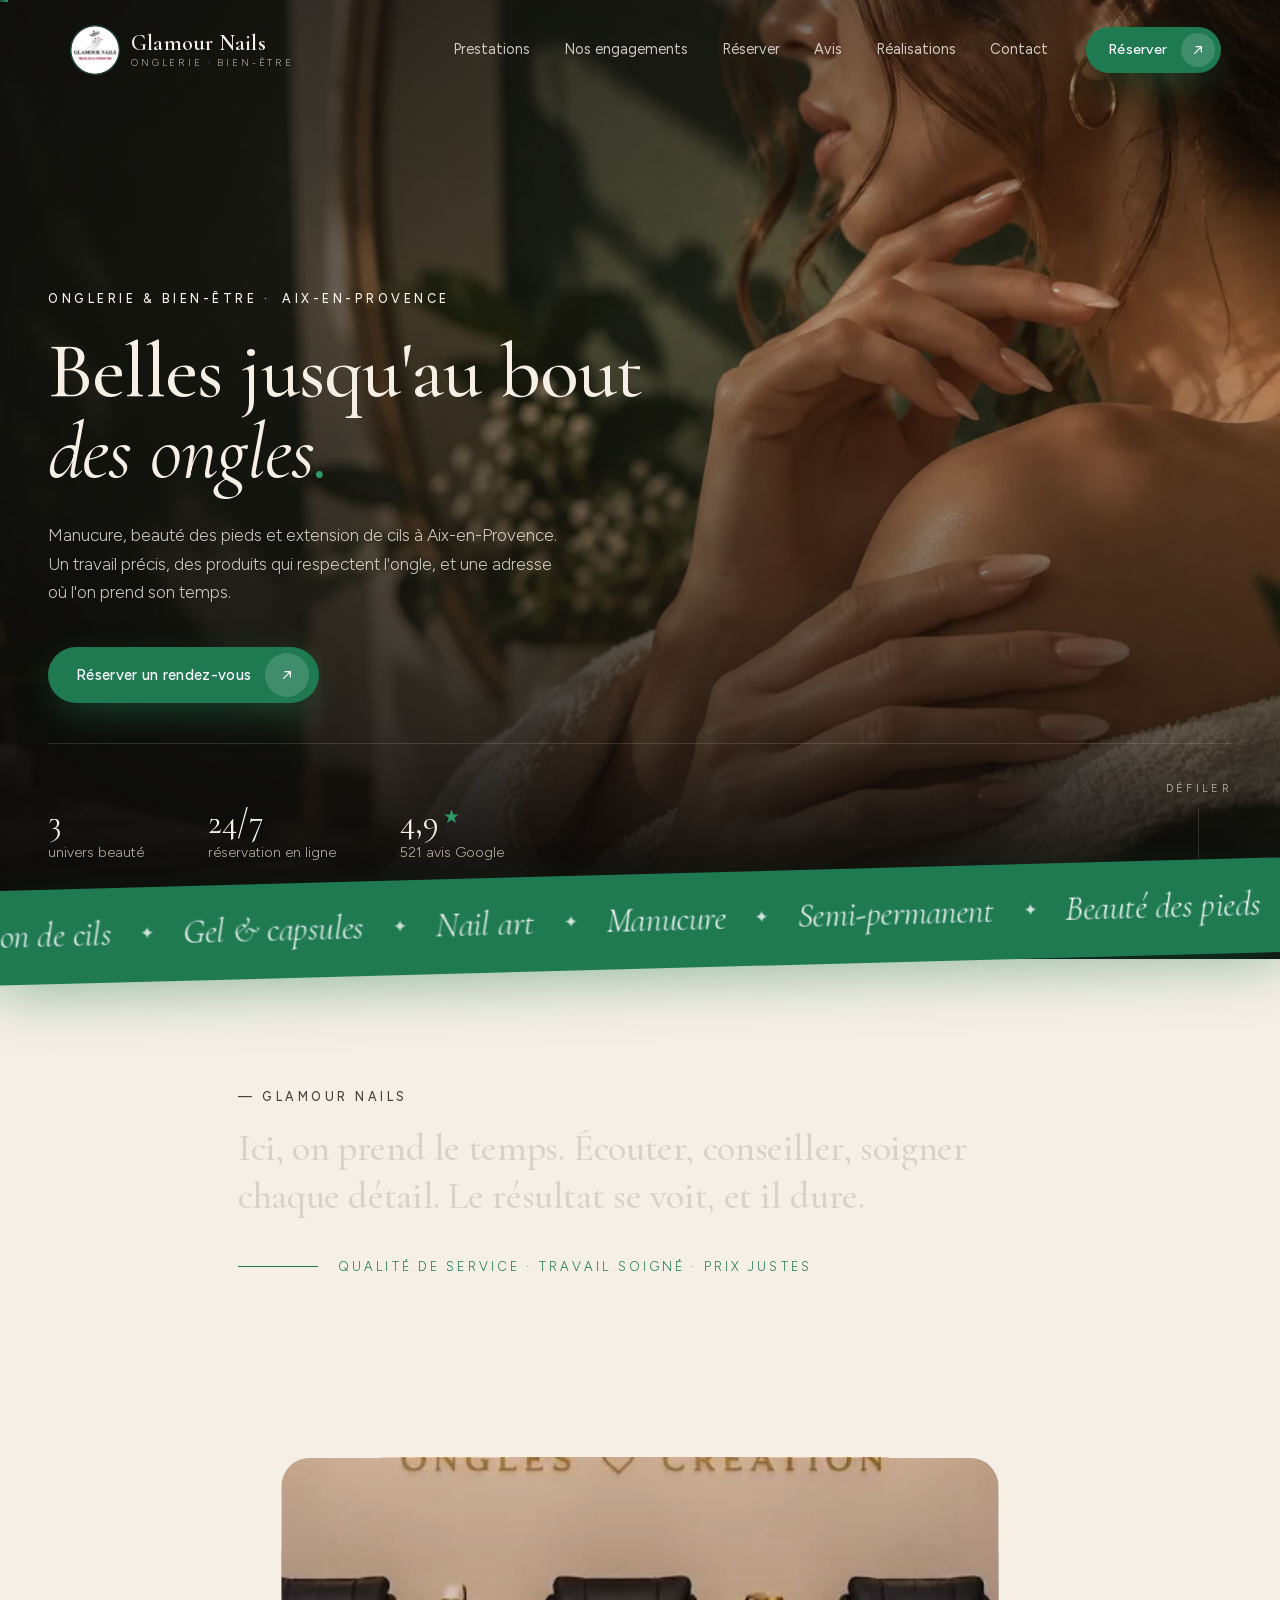
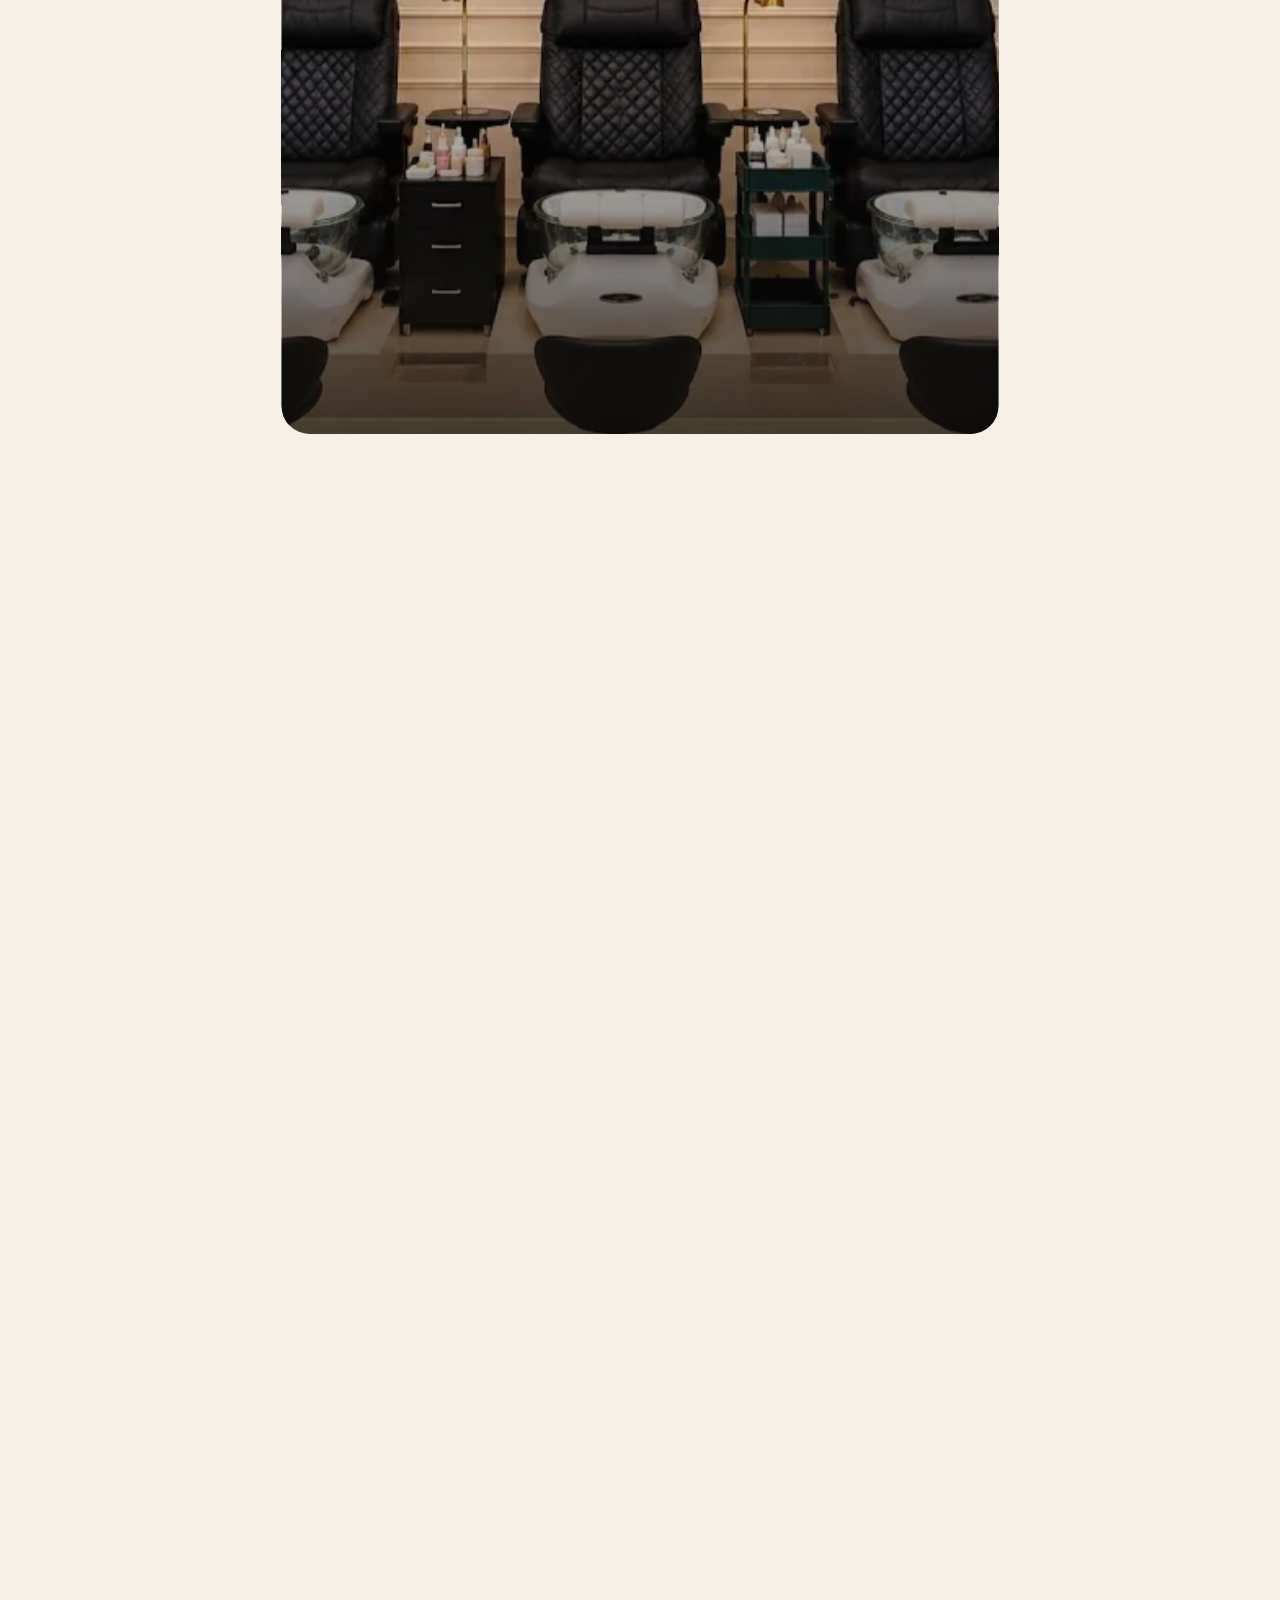
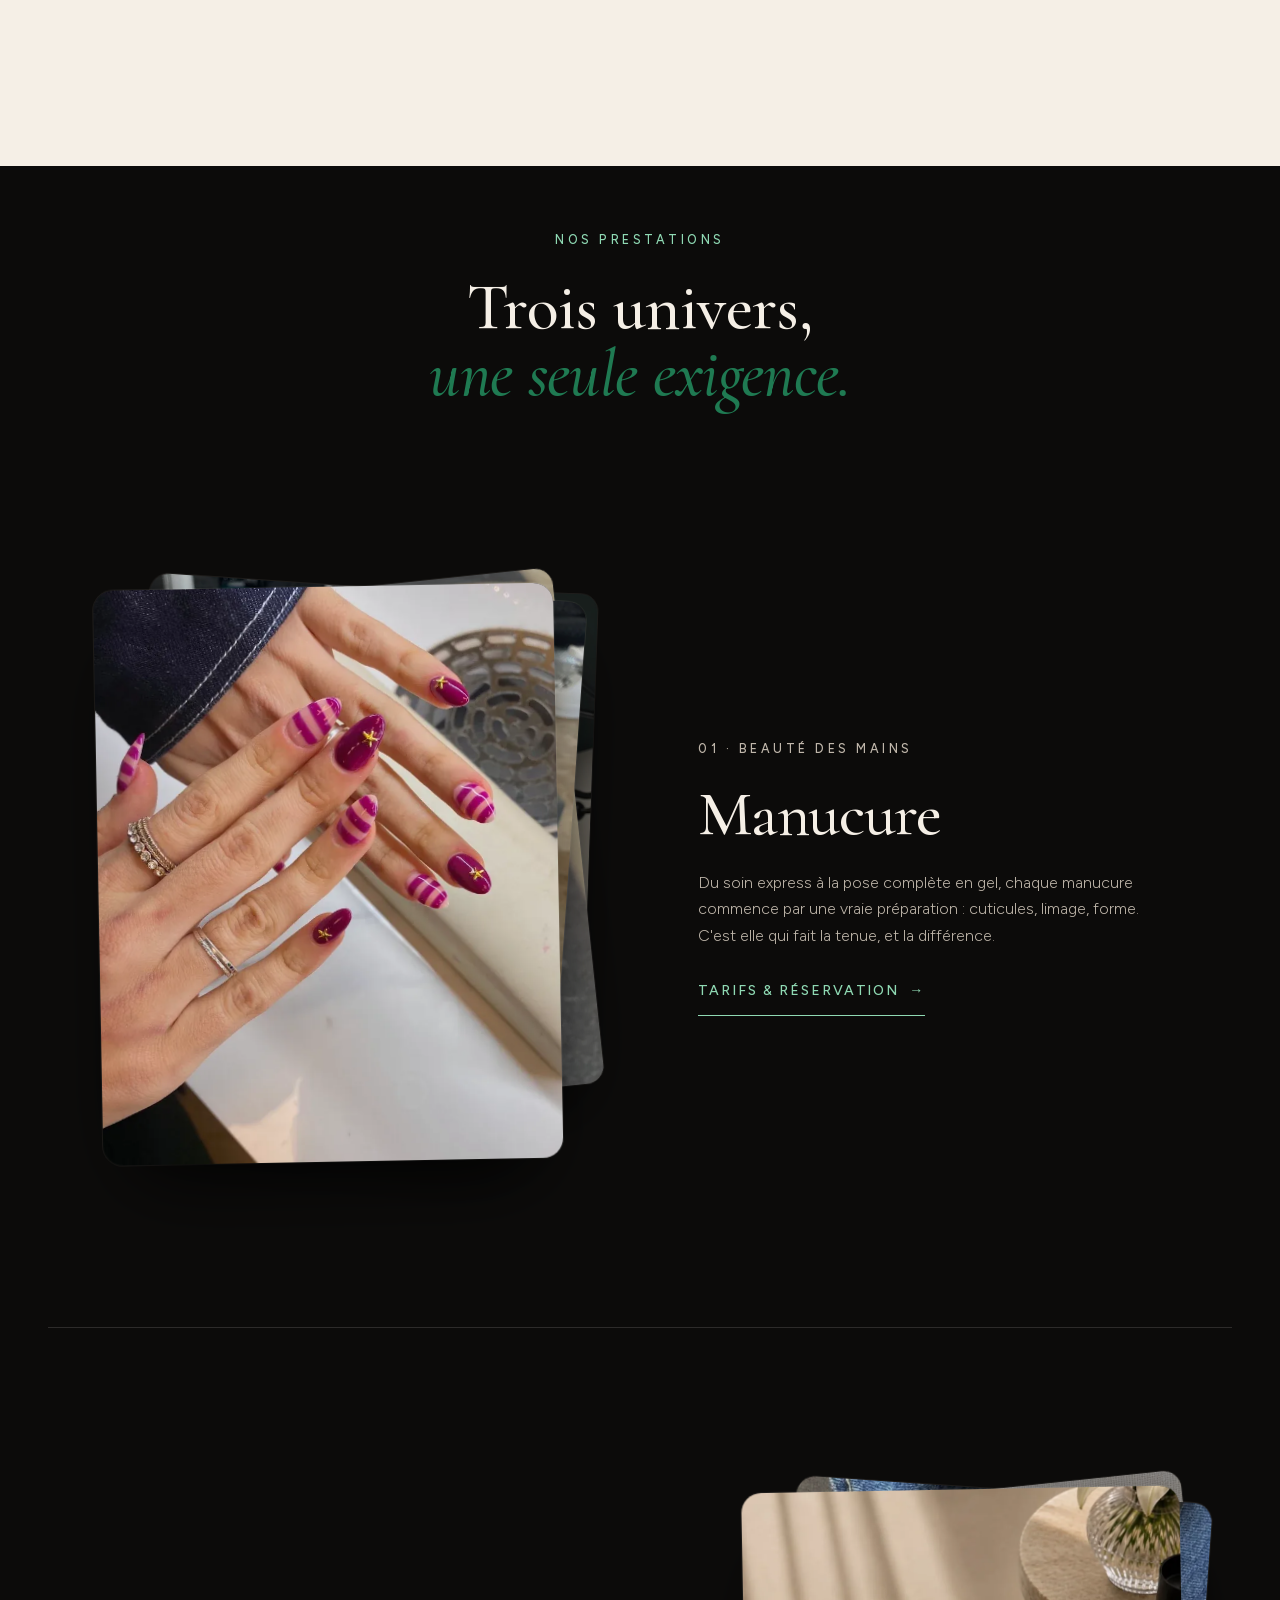
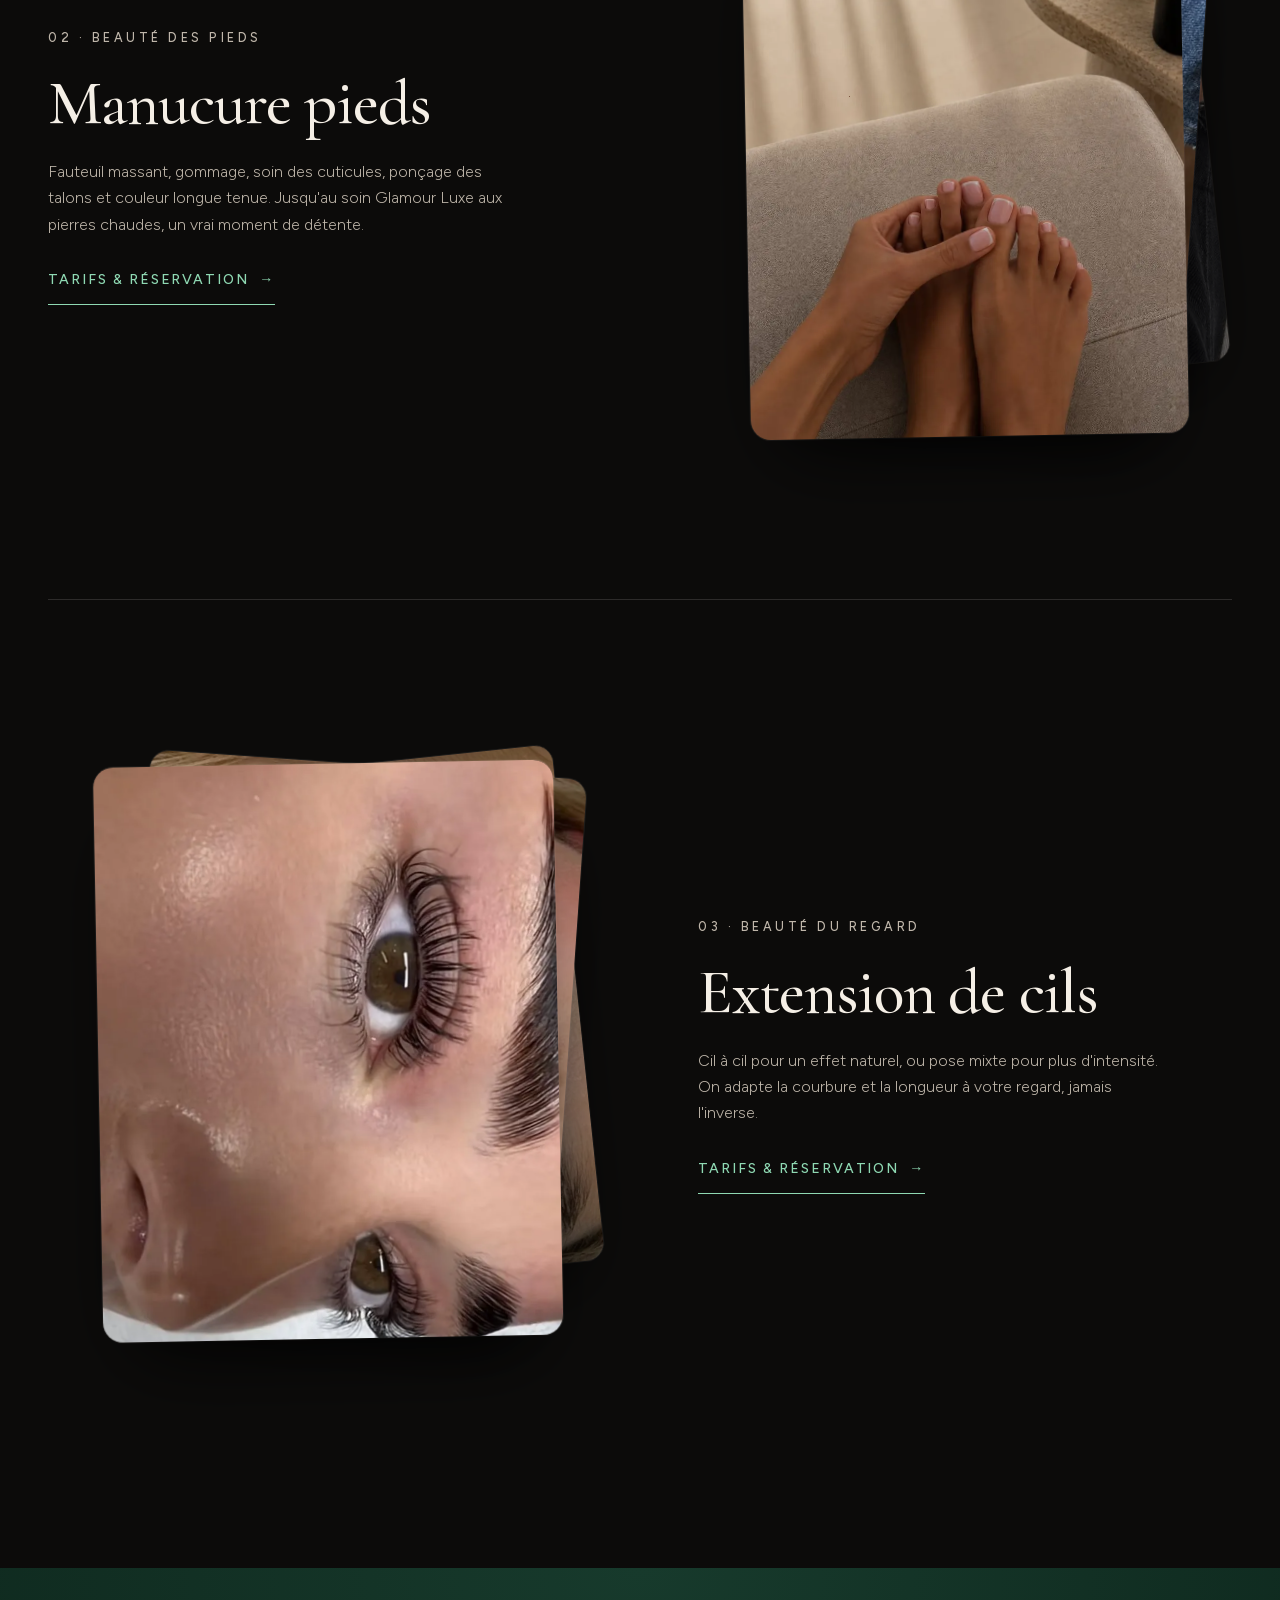
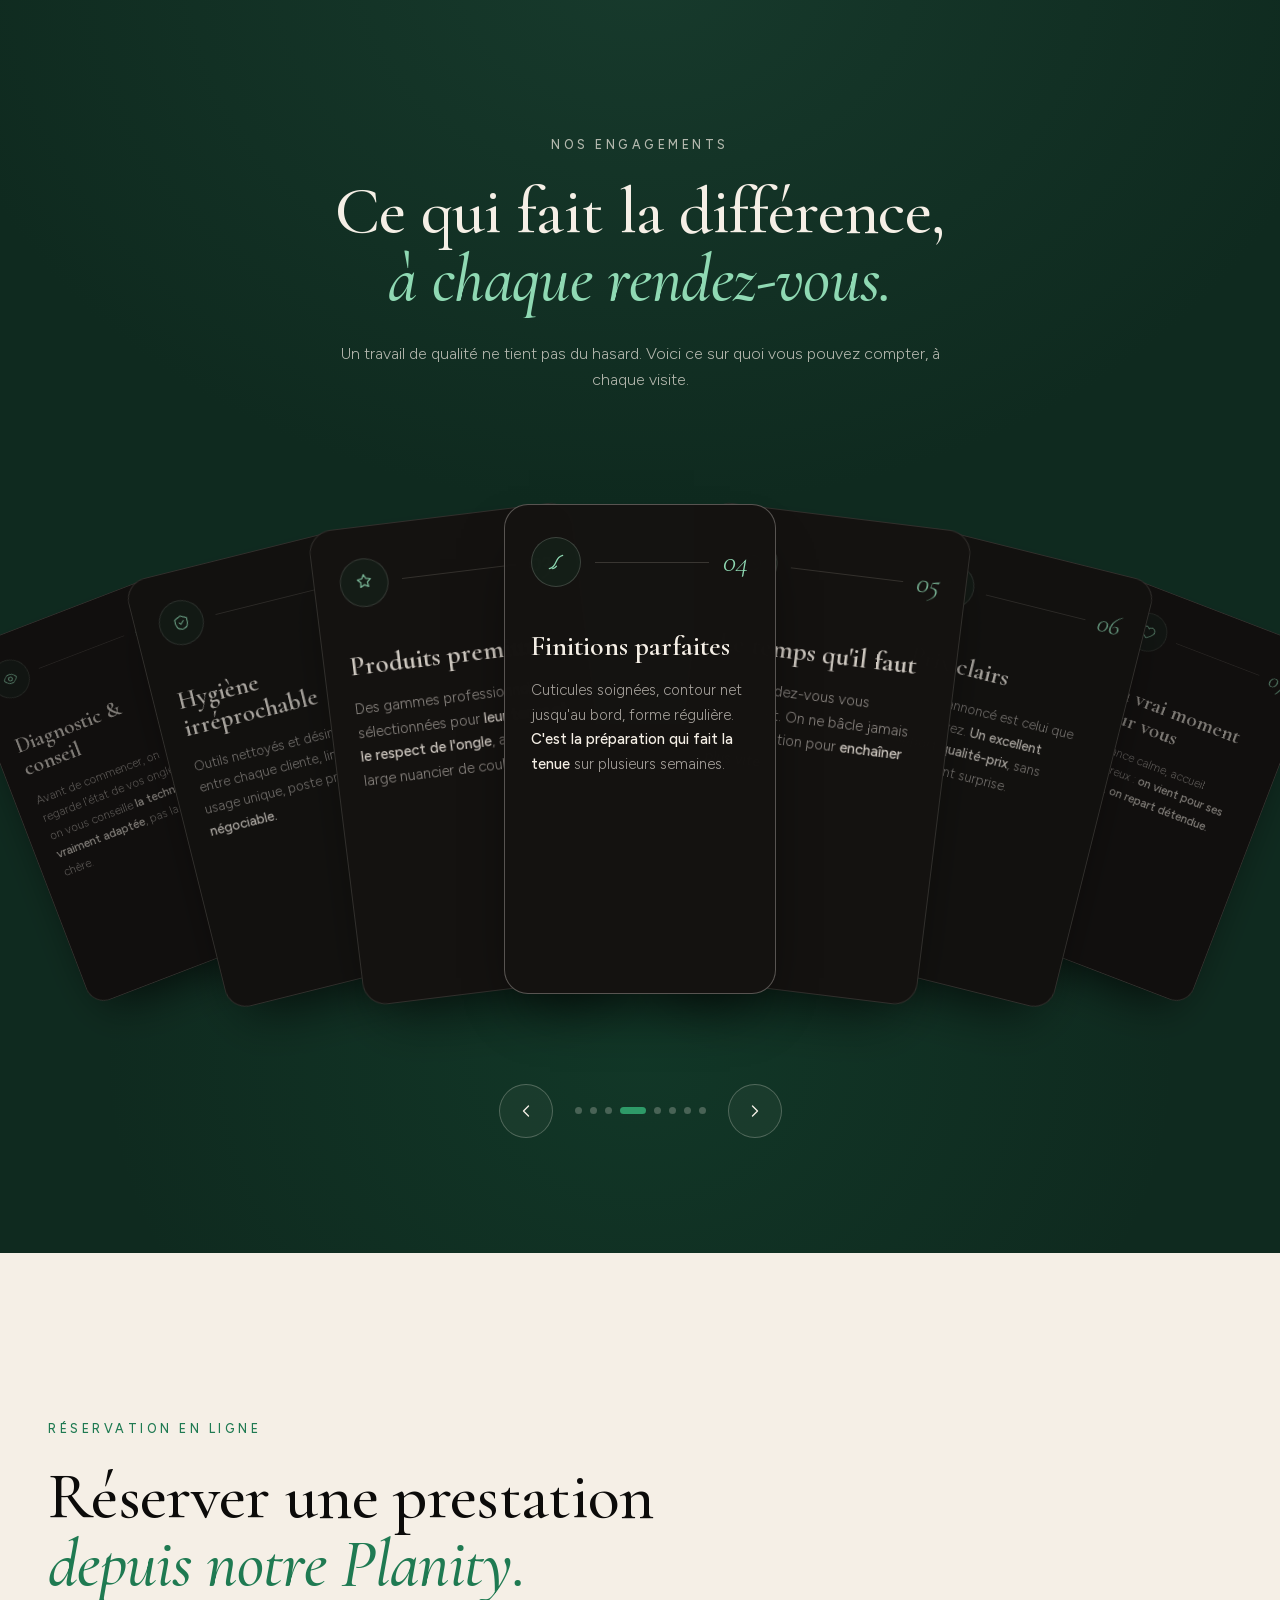
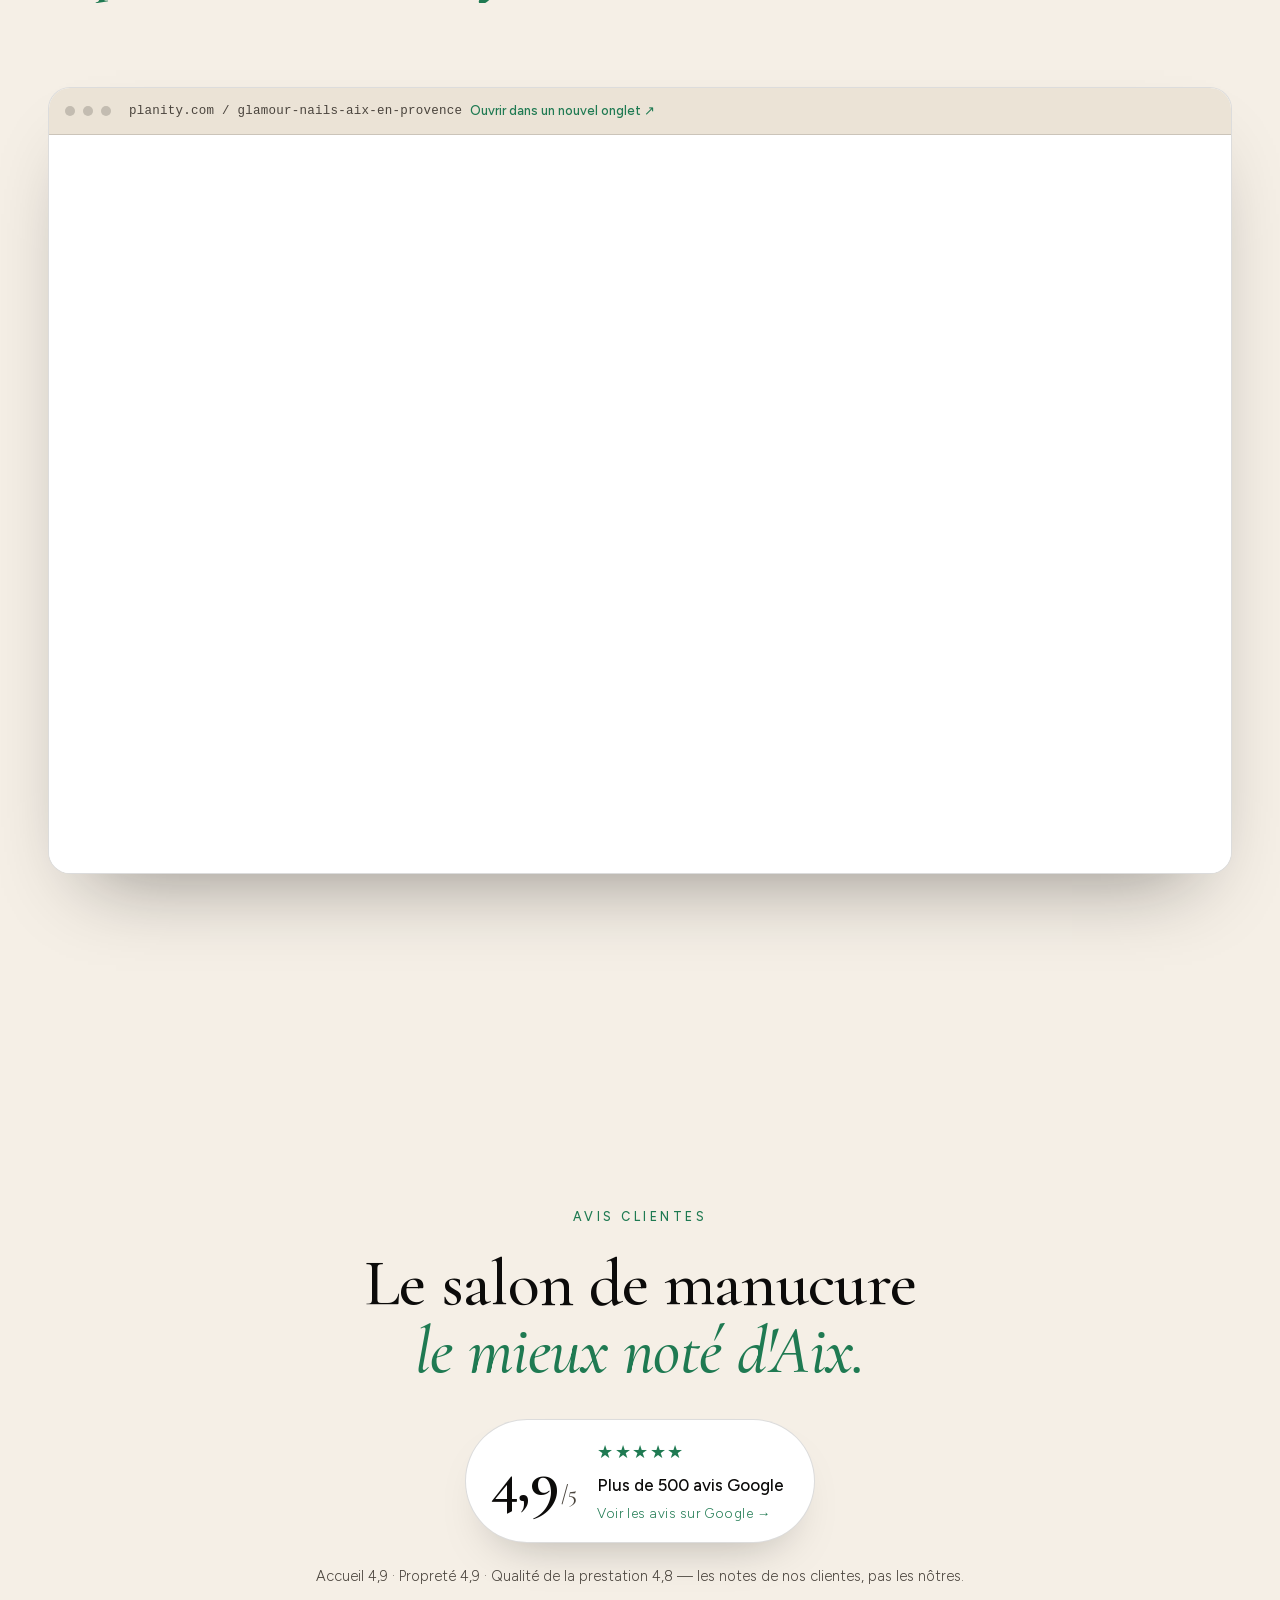
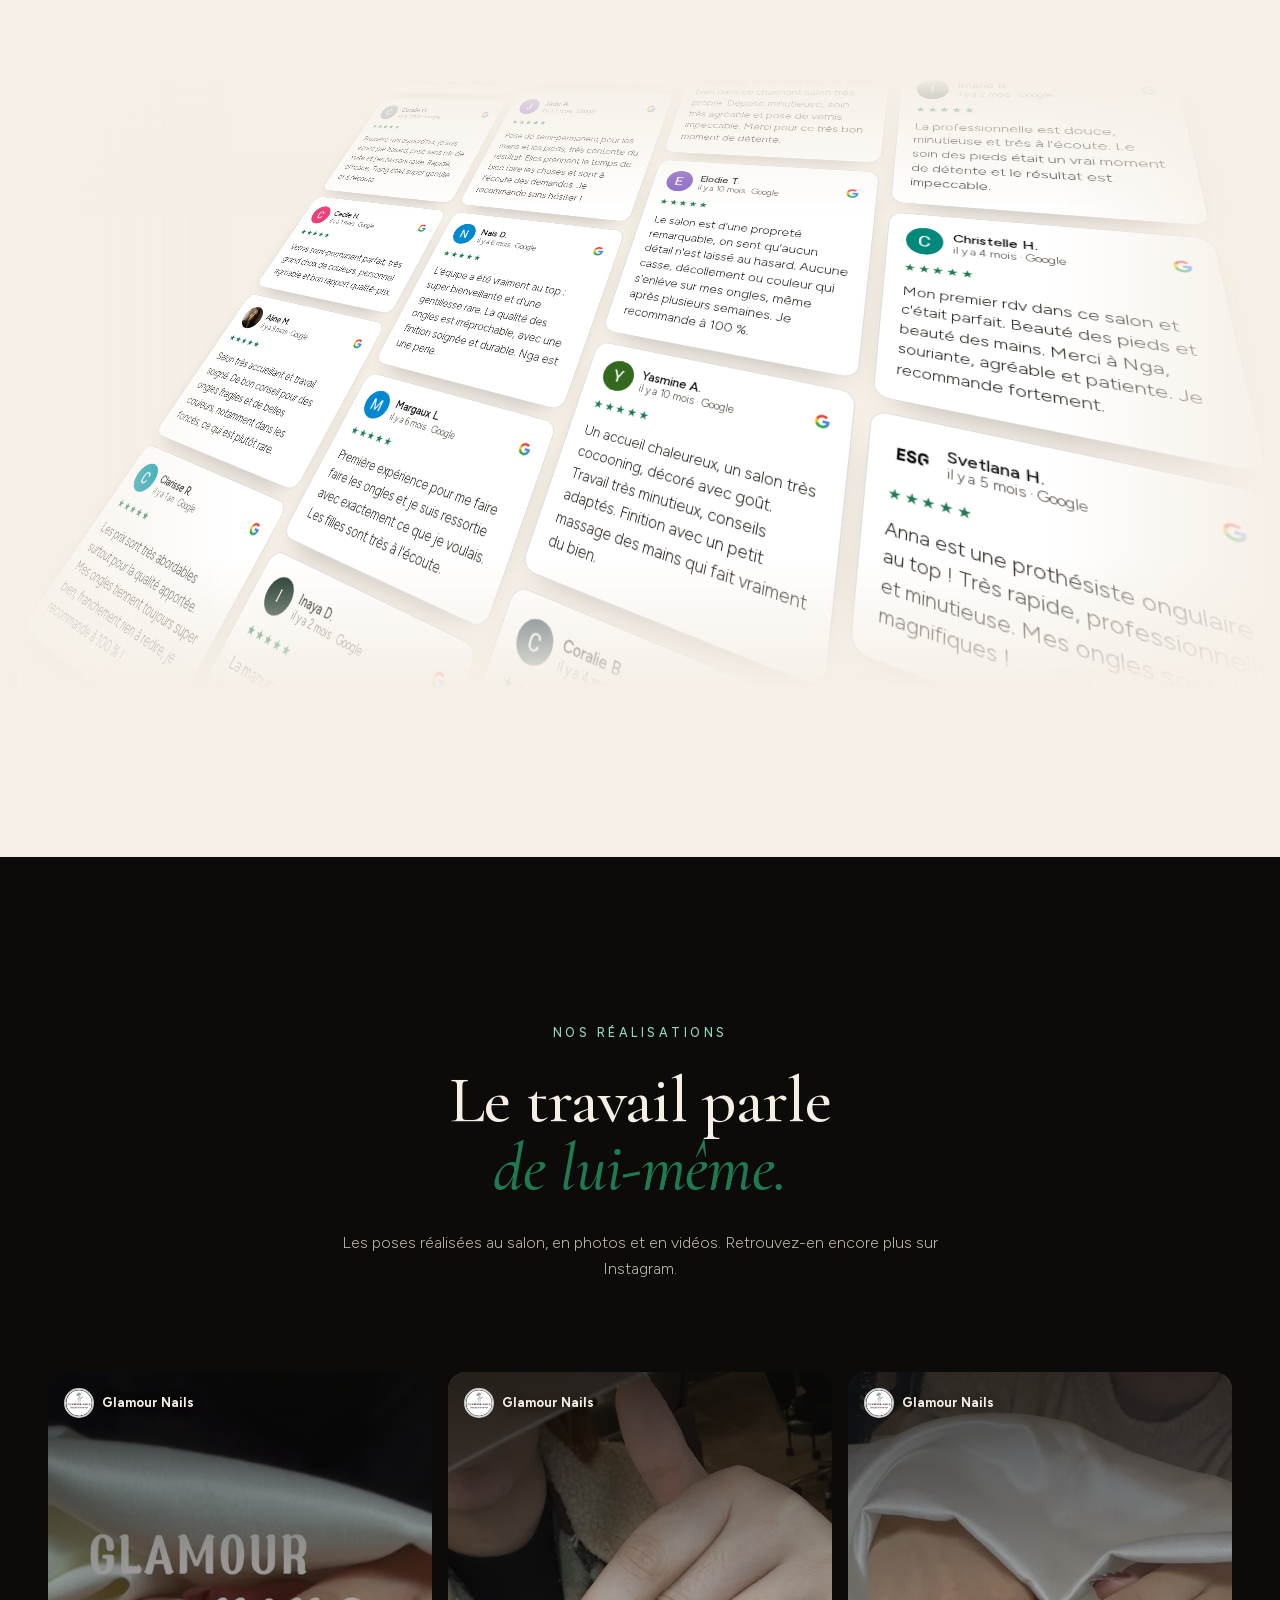
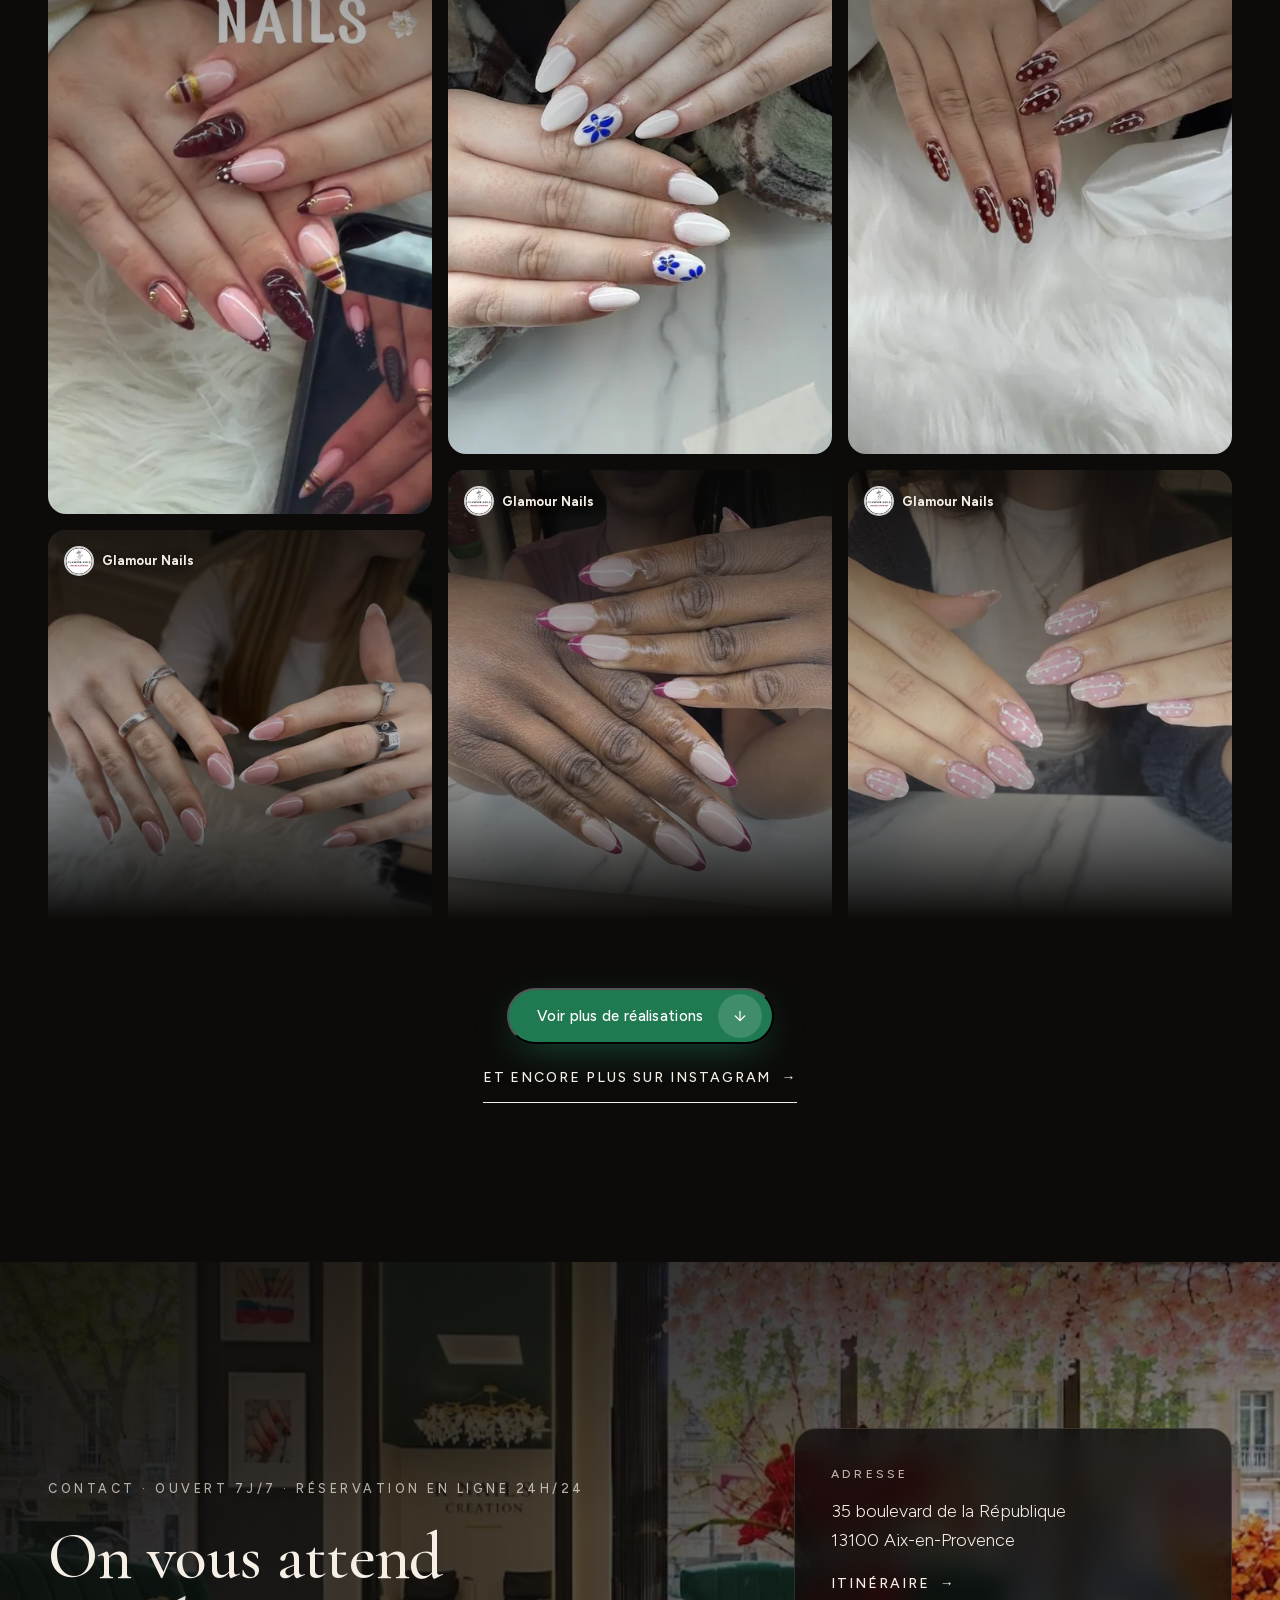
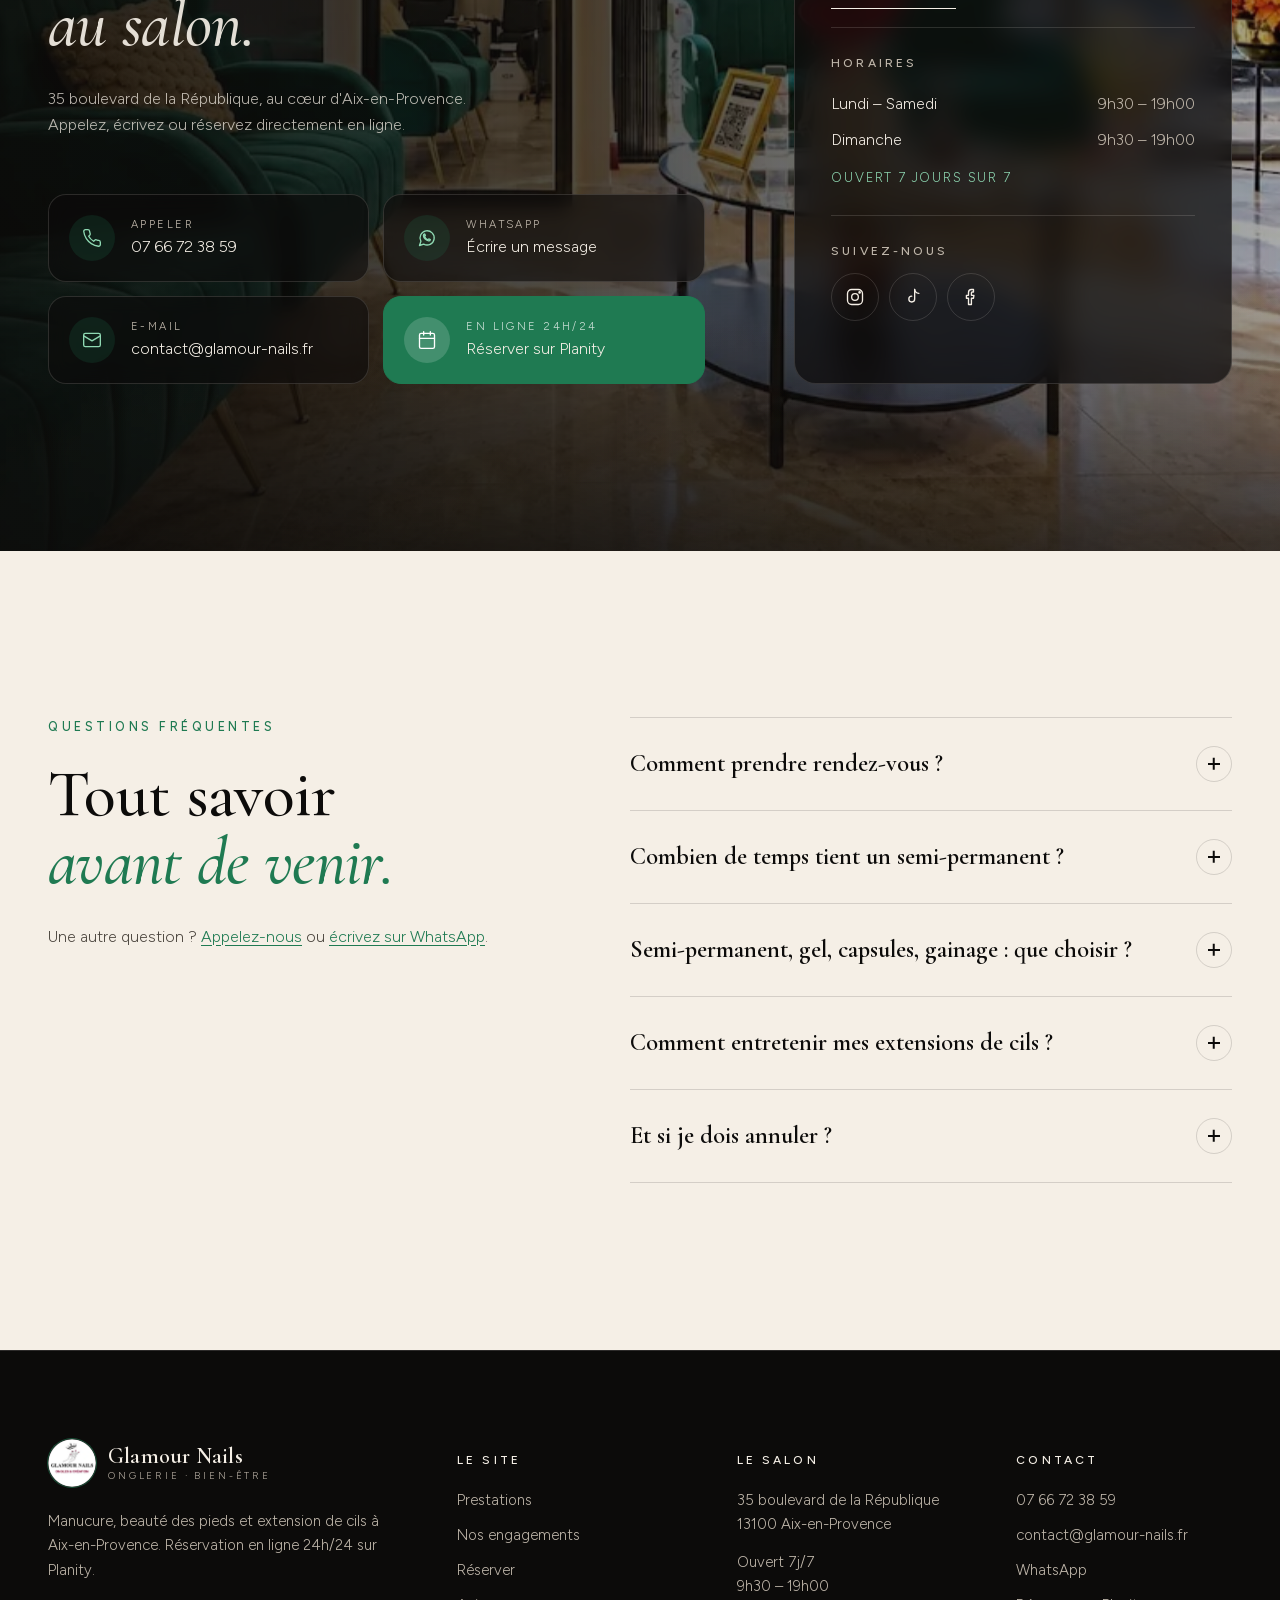
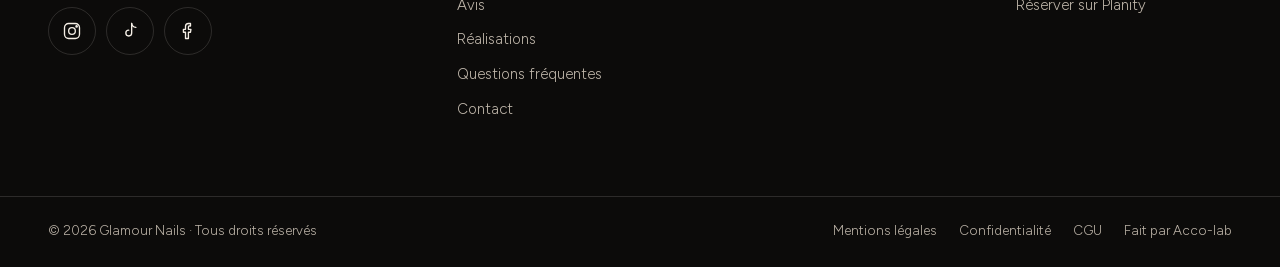
==== commit 7b05215f: "SEO · corrections Lighthouse : aria-label interdits retirés, lien logo, loader plus court pour le LC" ====
--- a/index.html
+++ b/index.html
@@ -32,7 +32,7 @@
   <link rel="preload" as="font" type="font/woff2" href="fonts/cormorant-garamond.woff2" crossorigin>
   <link rel="preload" as="font" type="font/woff2" href="fonts/figtree.woff2" crossorigin>
   <link rel="preload" as="image" href="image/salon-glamour-nails-accueil-1200.webp" imagesrcset="image/salon-glamour-nails-accueil-800.webp 800w, image/salon-glamour-nails-accueil-1200.webp 1200w, image/salon-glamour-nails-accueil-1624.webp 1624w" imagesizes="100vw" fetchpriority="high">
-  <link rel="stylesheet" href="css/style.min.css?v=202610120019">
+  <link rel="stylesheet" href="css/style.min.css?v=202610120021">
 
   <!-- Données structurées : à compléter avec l'adresse et les horaires réels -->
   <script type="application/ld+json">
@@ -144,7 +144,7 @@
   <!-- ============ HEADER ============ -->
   <header class="header" data-header>
     <div class="header__pill">
-      <a href="#accueil" class="brand" aria-label="Glamour Nails — accueil">
+      <a href="#accueil" class="brand">
         <img class="brand__logo" src="image/logo-rond.webp" alt="" width="48" height="48">
         <span class="brand__text">
           <span class="brand__name">Glamour Nails</span>
@@ -278,7 +278,7 @@
             <h3 class="domaine__title">Manucure</h3>
           </header>
           <div class="domaine__media">
-            <div class="stack" data-stack aria-label="Photos de manucures — faites glisser pour changer de photo">
+            <div class="stack" data-stack role="group" aria-label="Photos de manucures — faites glisser pour changer de photo">
               <figure class="stack__card" data-caption=""><img src="image/manucure-ongles-glamour-nails-1.webp" width="765" height="1020" alt="Manucure réalisée au salon" loading="lazy" decoding="async" draggable="false"></figure>
               <figure class="stack__card" data-caption=""><img src="image/manucure-ongles-glamour-nails-2.webp" width="765" height="1020" alt="Manucure réalisée au salon" loading="lazy" decoding="async" draggable="false"></figure>
               <figure class="stack__card" data-caption=""><img src="image/manucure-ongles-glamour-nails-3.webp" width="765" height="1020" alt="Manucure réalisée au salon" loading="lazy" decoding="async" draggable="false"></figure>
@@ -297,7 +297,7 @@
             <h3 class="domaine__title">Manucure pieds</h3>
           </header>
           <div class="domaine__media">
-            <div class="stack" data-stack aria-label="Photos de beauté des pieds — faites glisser pour changer de photo">
+            <div class="stack" data-stack role="group" aria-label="Photos de beauté des pieds — faites glisser pour changer de photo">
               <figure class="stack__card" data-caption=""><img src="image/beaute-des-pieds-glamour-nails-1.webp" width="840" height="1120" alt="Beauté des pieds réalisée au salon" loading="lazy" decoding="async" draggable="false"></figure>
               <figure class="stack__card" data-caption=""><img src="image/beaute-des-pieds-glamour-nails-2.webp" width="840" height="993" alt="Beauté des pieds réalisée au salon" loading="lazy" decoding="async" draggable="false"></figure>
               <figure class="stack__card" data-caption=""><img src="image/beaute-des-pieds-glamour-nails-3.webp" width="736" height="1101" alt="Beauté des pieds réalisée au salon" loading="lazy" decoding="async" draggable="false"></figure>
@@ -315,7 +315,7 @@
             <h3 class="domaine__title">Extension de cils</h3>
           </header>
           <div class="domaine__media">
-            <div class="stack" data-stack aria-label="Photos d'extensions de cils — faites glisser pour changer de photo">
+            <div class="stack" data-stack role="group" aria-label="Photos d'extensions de cils — faites glisser pour changer de photo">
               <figure class="stack__card" data-caption=""><img src="image/extension-de-cils-glamour-nails-1.webp" width="736" height="1206" alt="Extension de cils réalisée au salon" loading="lazy" decoding="async" draggable="false"></figure>
               <figure class="stack__card" data-caption=""><img src="image/extension-de-cils-glamour-nails-2.webp" width="474" height="570" alt="Extension de cils réalisée au salon" loading="lazy" decoding="async" draggable="false"></figure>
               <figure class="stack__card" data-caption=""><img src="image/extension-de-cils-glamour-nails-3.webp" width="736" height="1027" alt="Extension de cils réalisée au salon" loading="lazy" decoding="async" draggable="false"></figure>
@@ -1254,7 +1254,7 @@
   <footer class="footer">
     <div class="wrap footer__grid">
       <div class="footer__brand">
-        <a href="#accueil" class="brand" aria-label="Glamour Nails — haut de page">
+        <a href="#accueil" class="brand">
           <img class="brand__logo" src="image/logo-rond.webp" alt="" width="48" height="48">
           <span class="brand__text">
             <span class="brand__name">Glamour Nails</span>
@@ -1319,6 +1319,6 @@
   <script src="js/vendor/Observer.min.js" defer></script>
   <script src="js/vendor/SplitText.min.js" defer></script>
   <script src="js/vendor/lenis.min.js" defer></script>
-  <script src="js/main.min.js?v=202610120019" defer></script>
+  <script src="js/main.min.js?v=202610120021" defer></script>
 </body>
 </html>
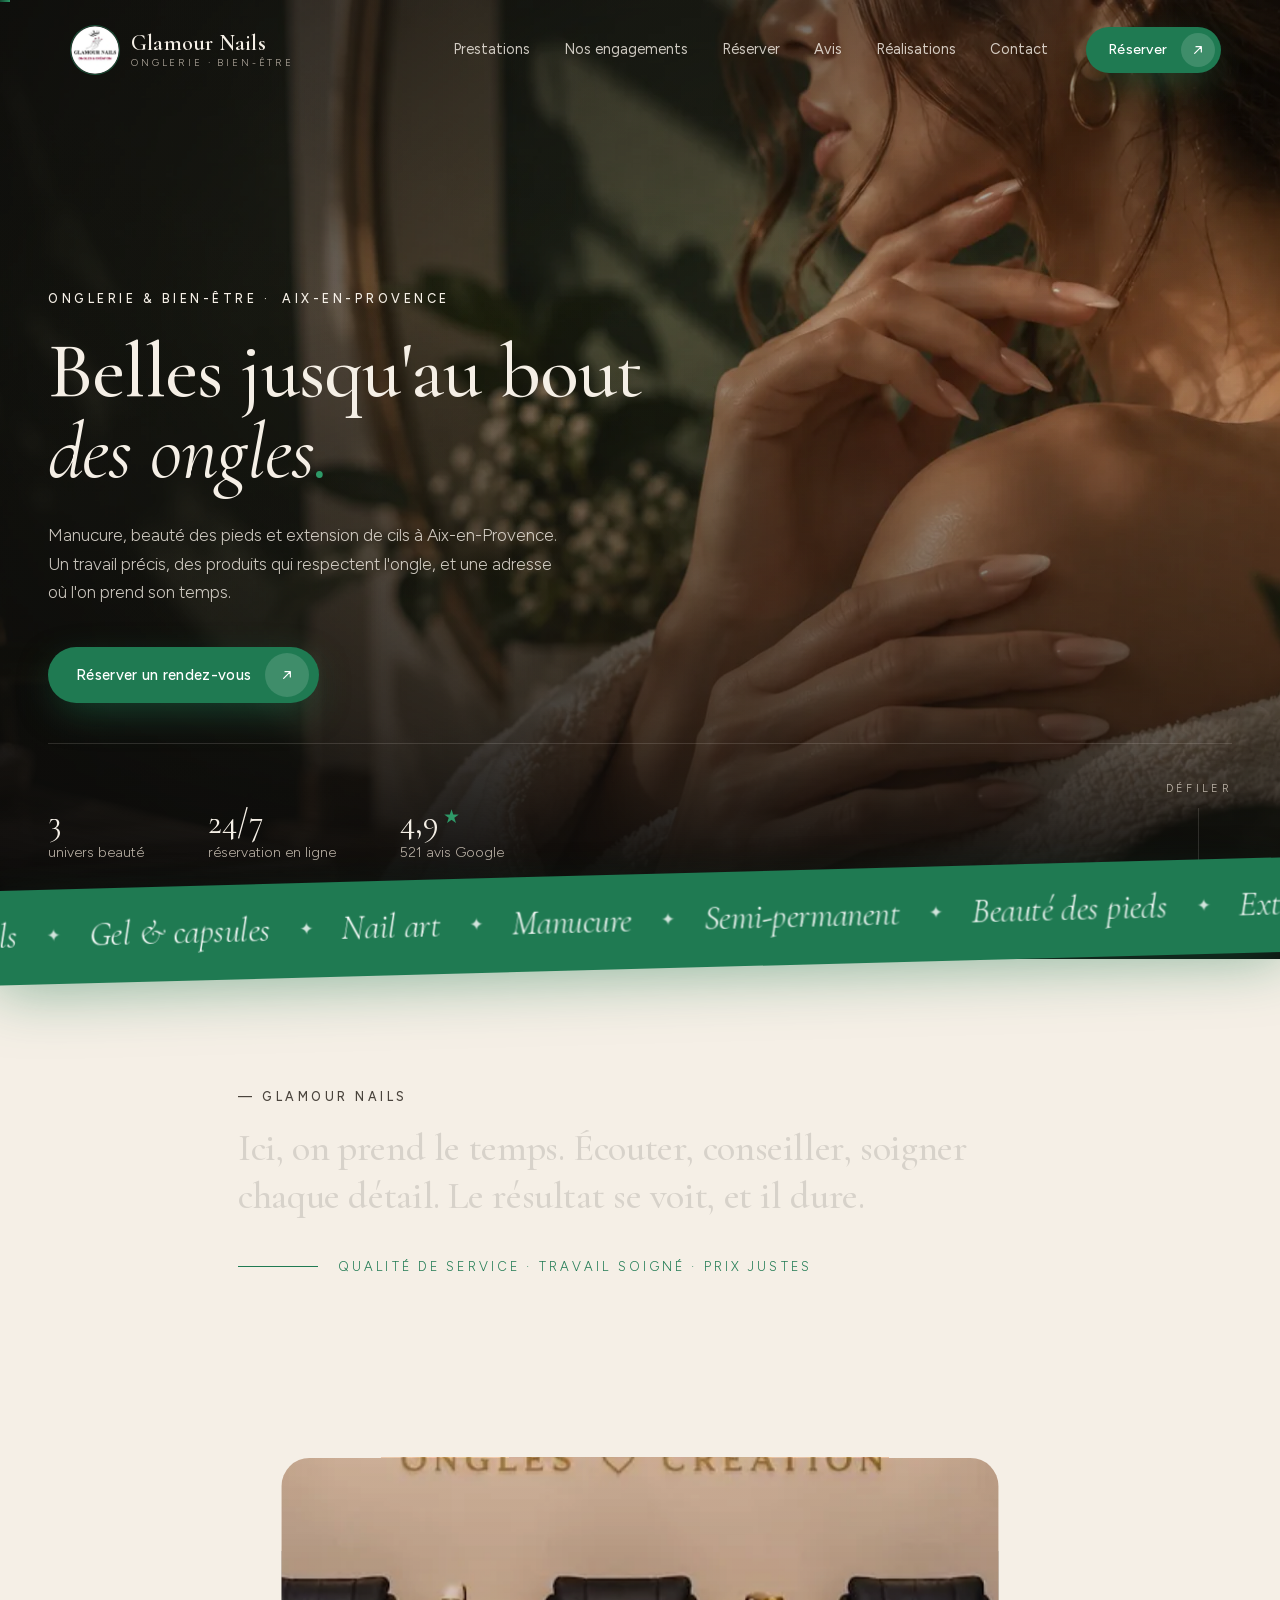
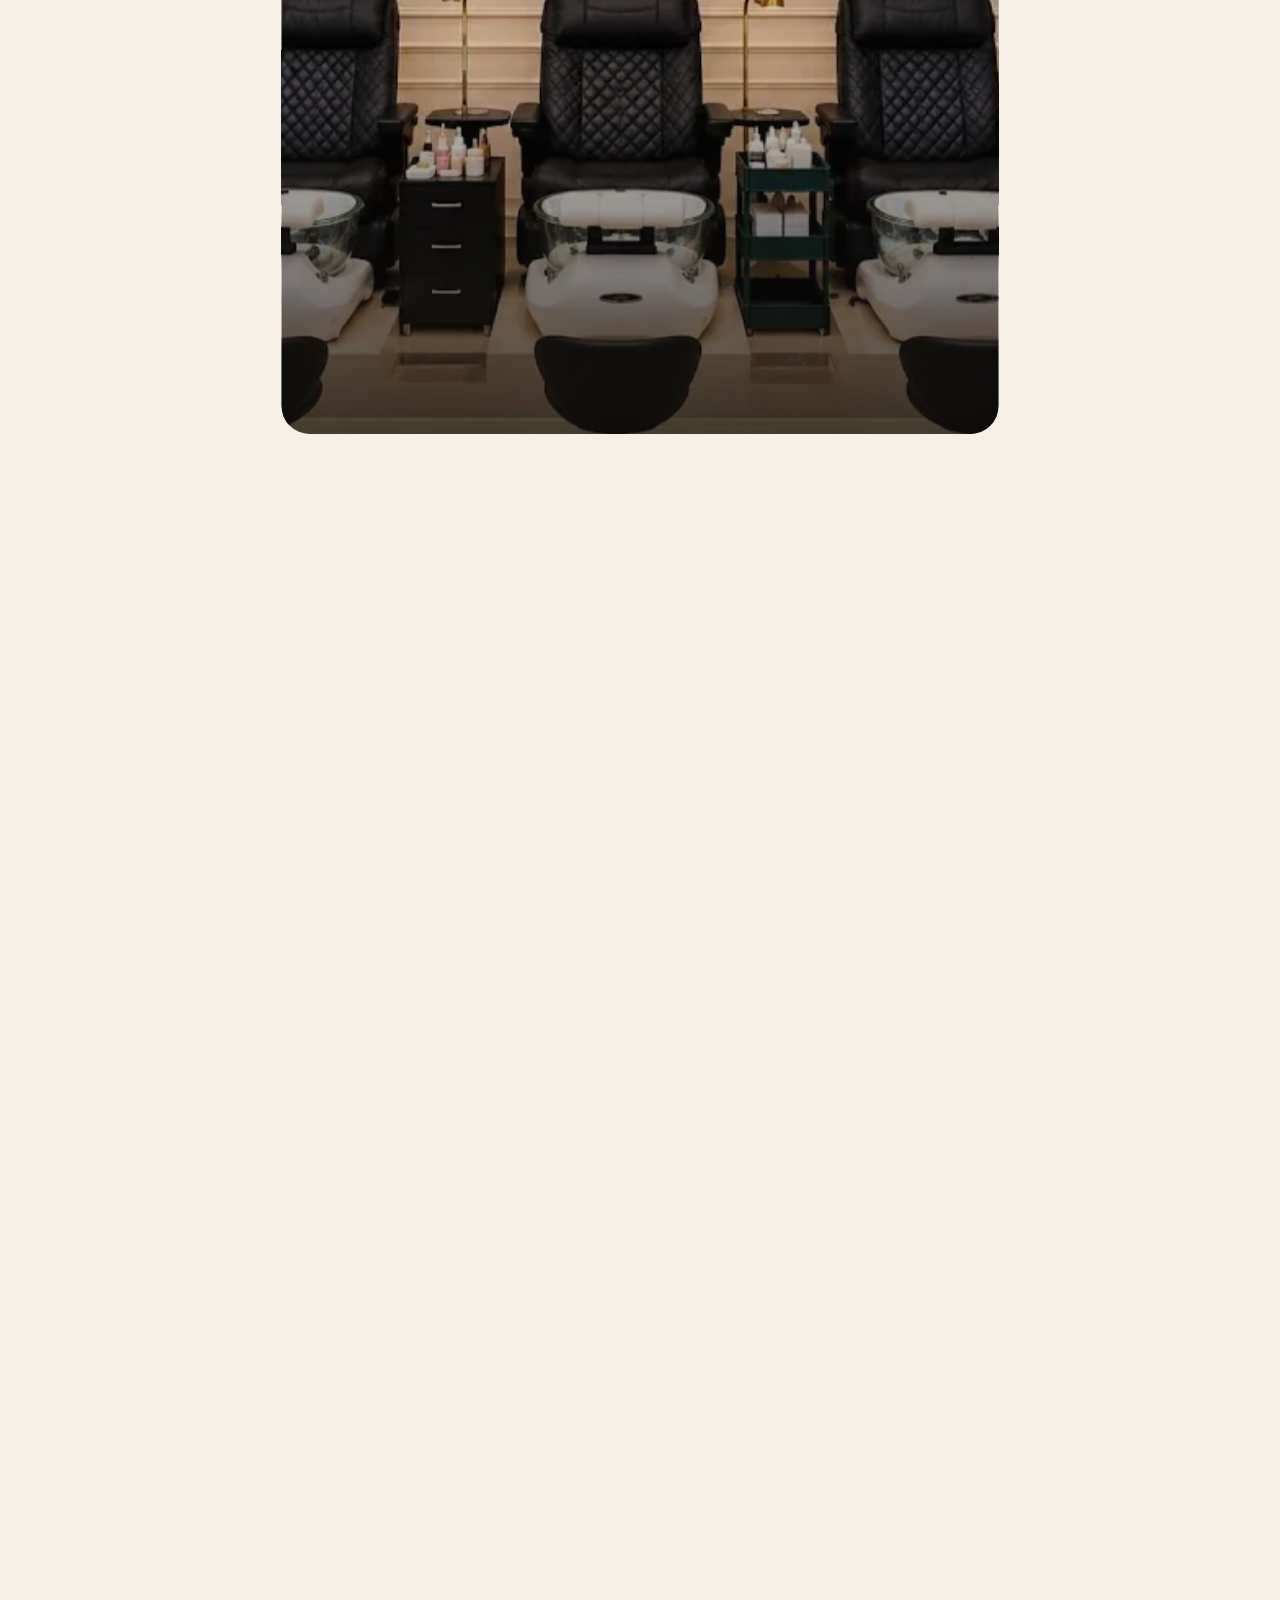
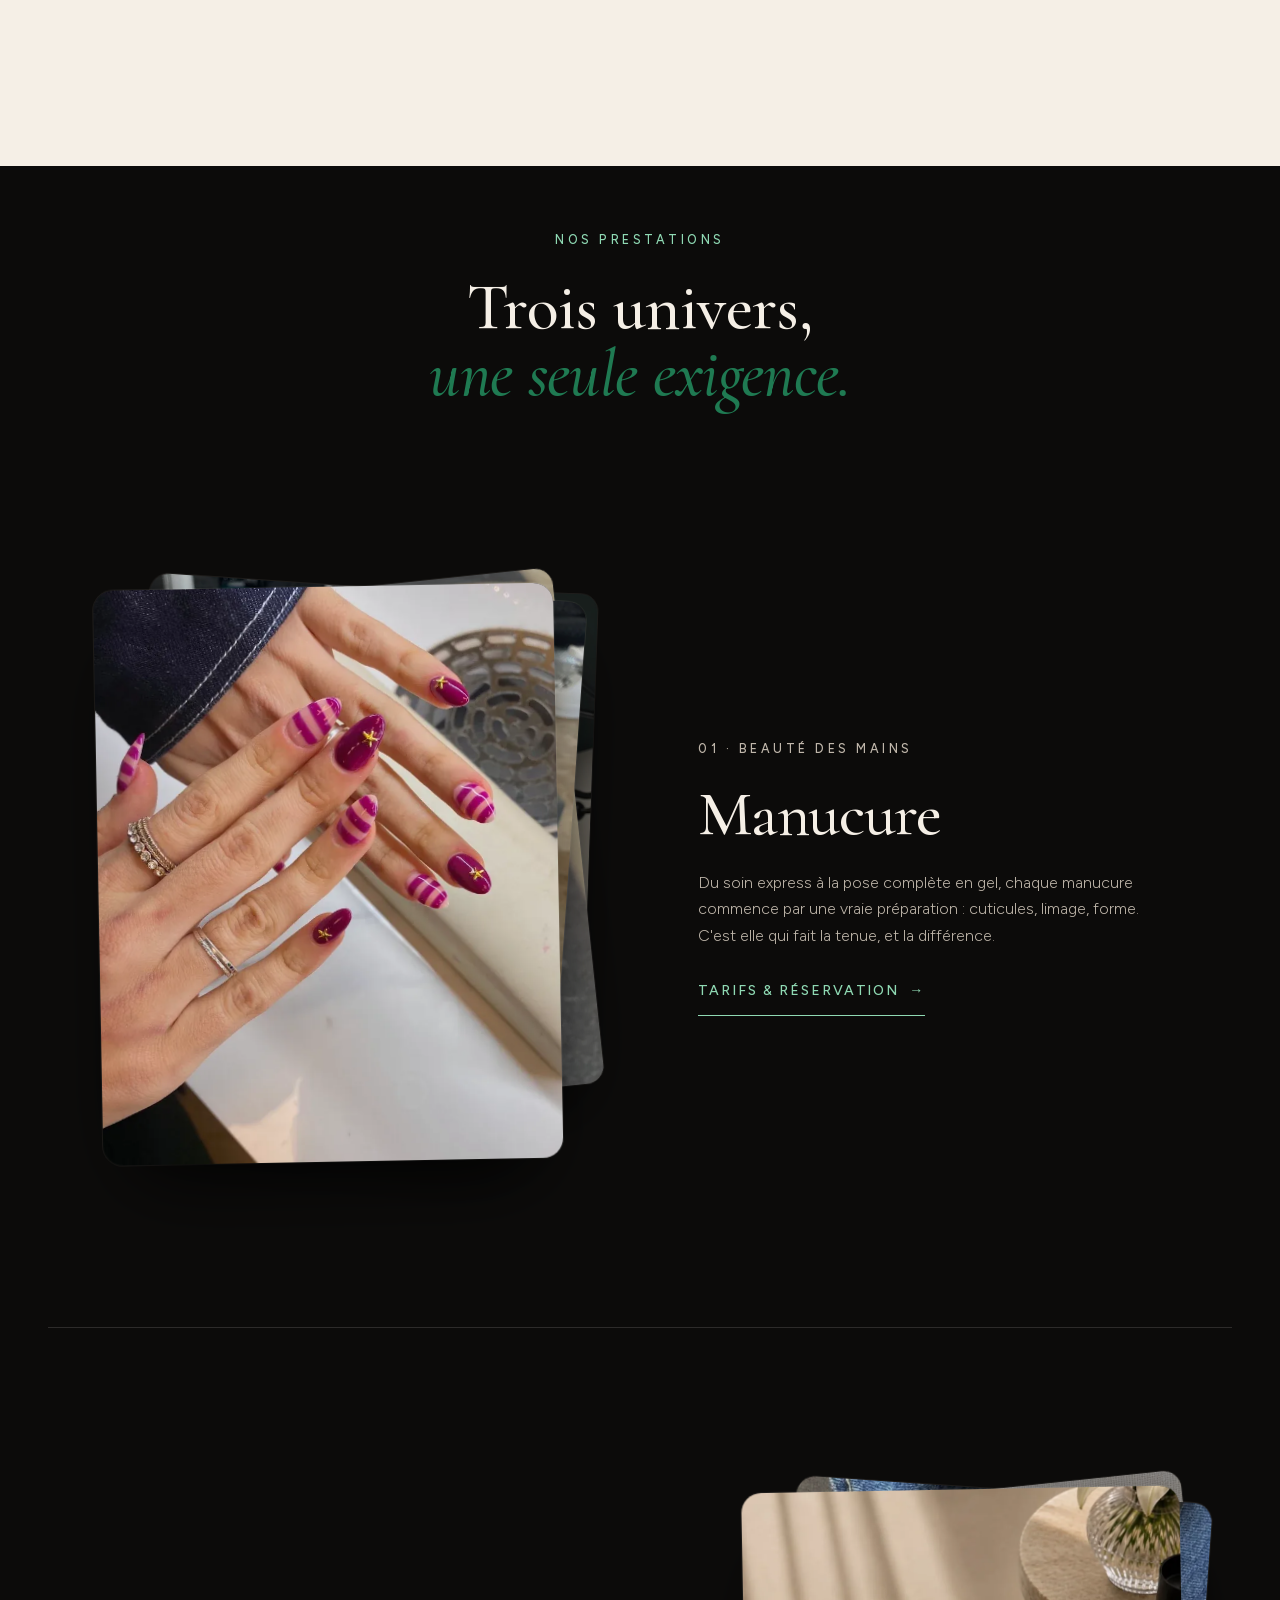
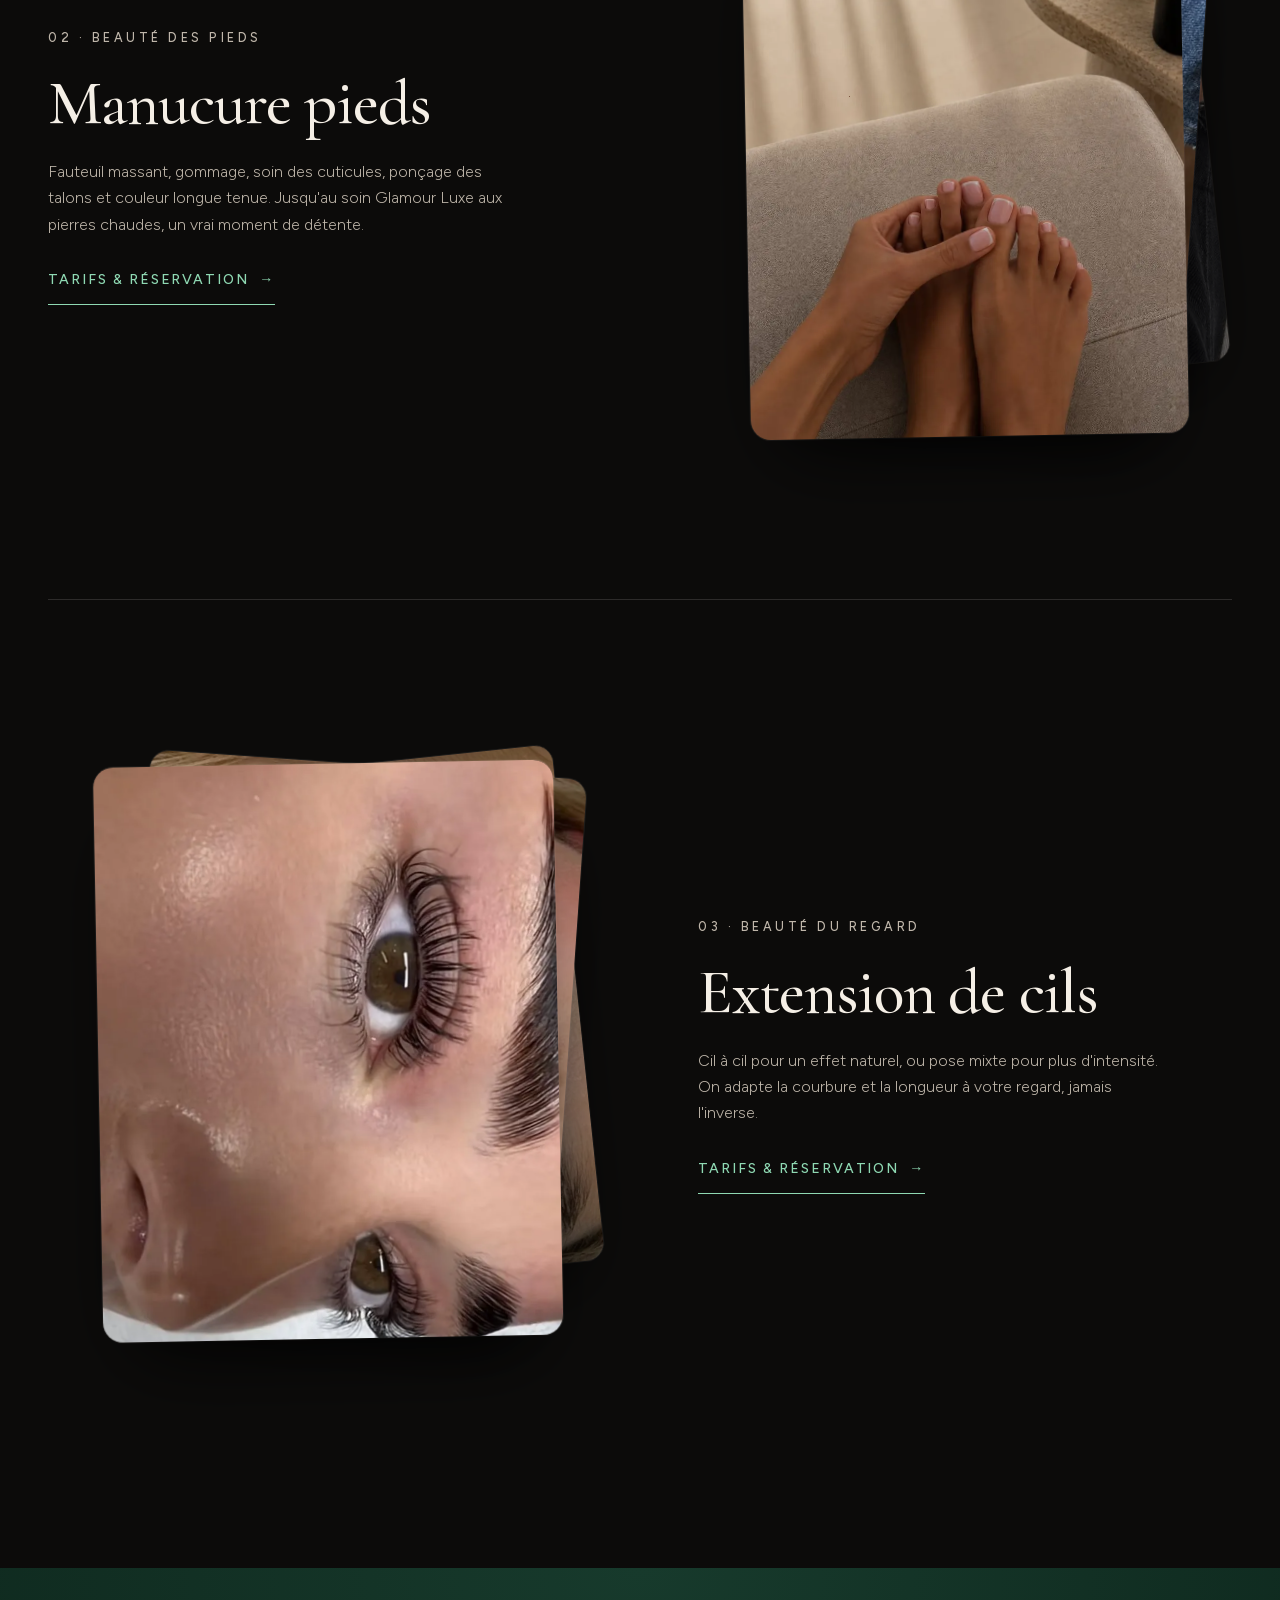
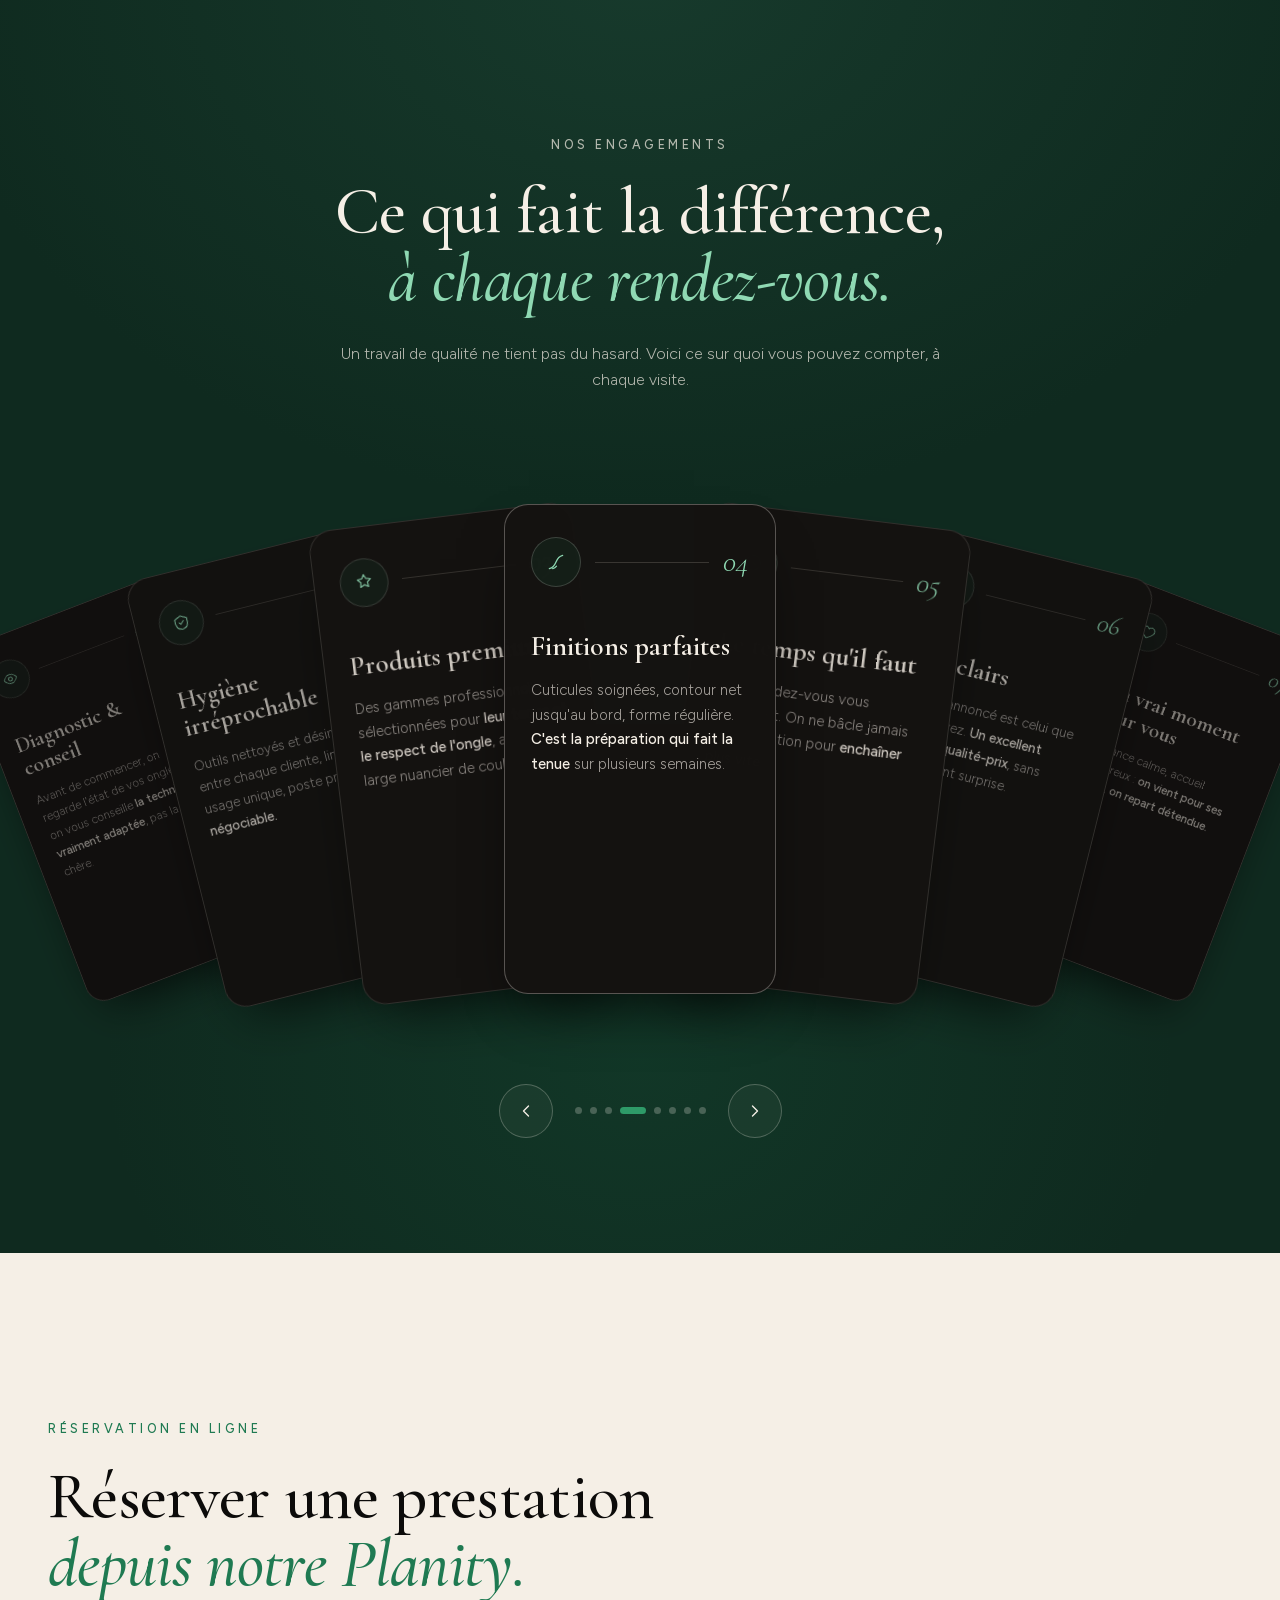
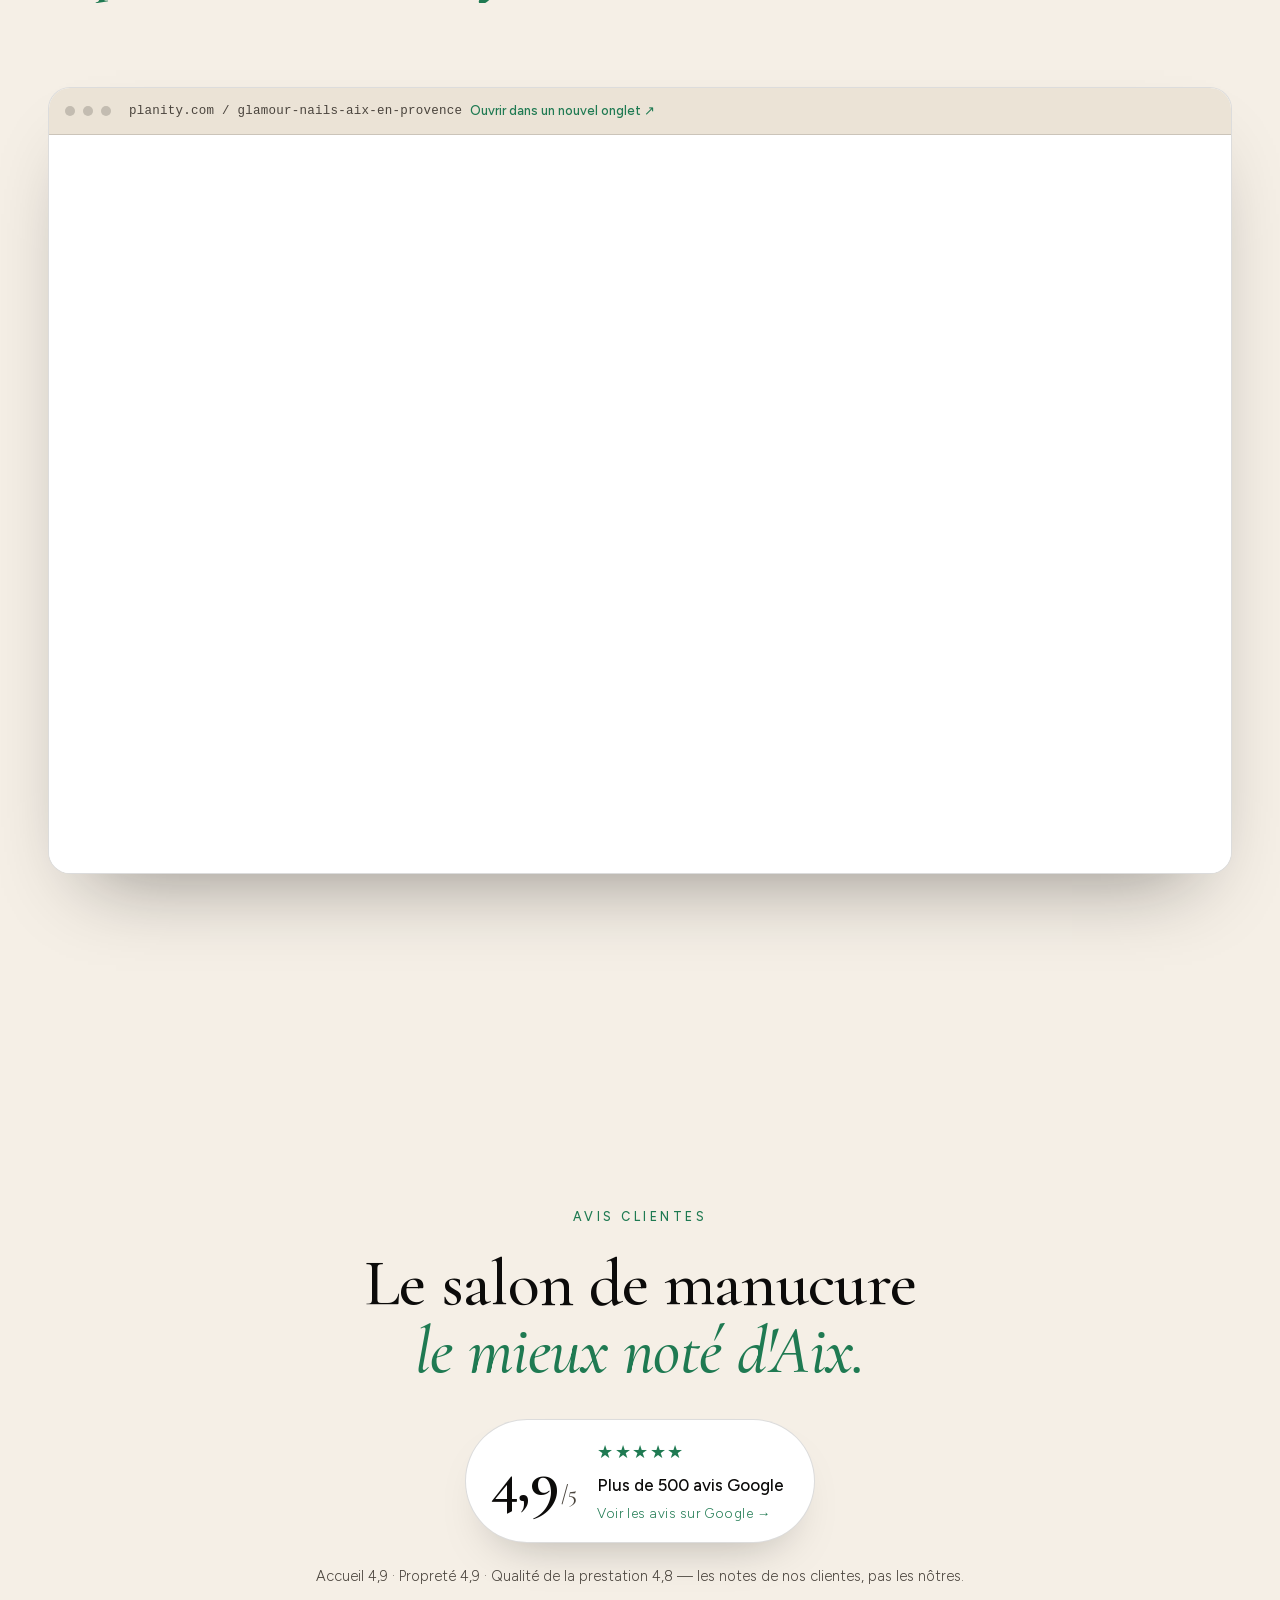
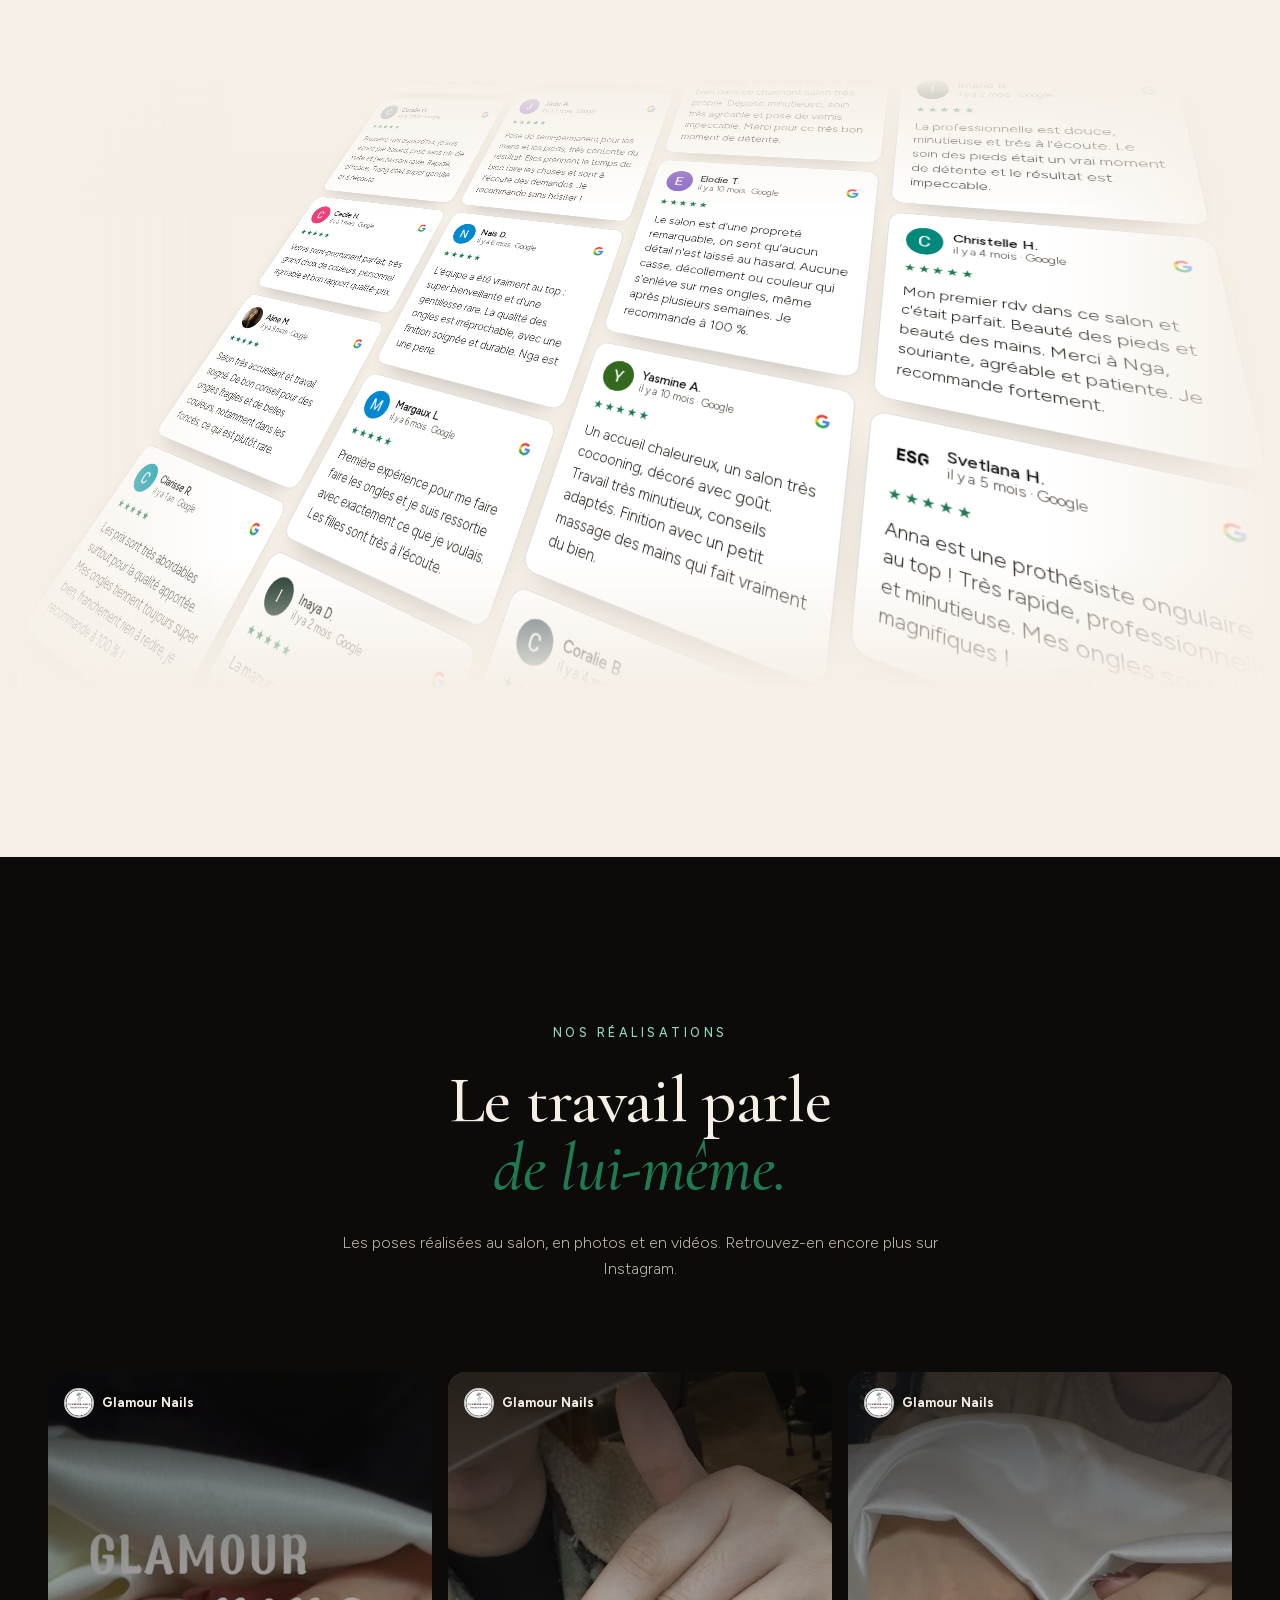
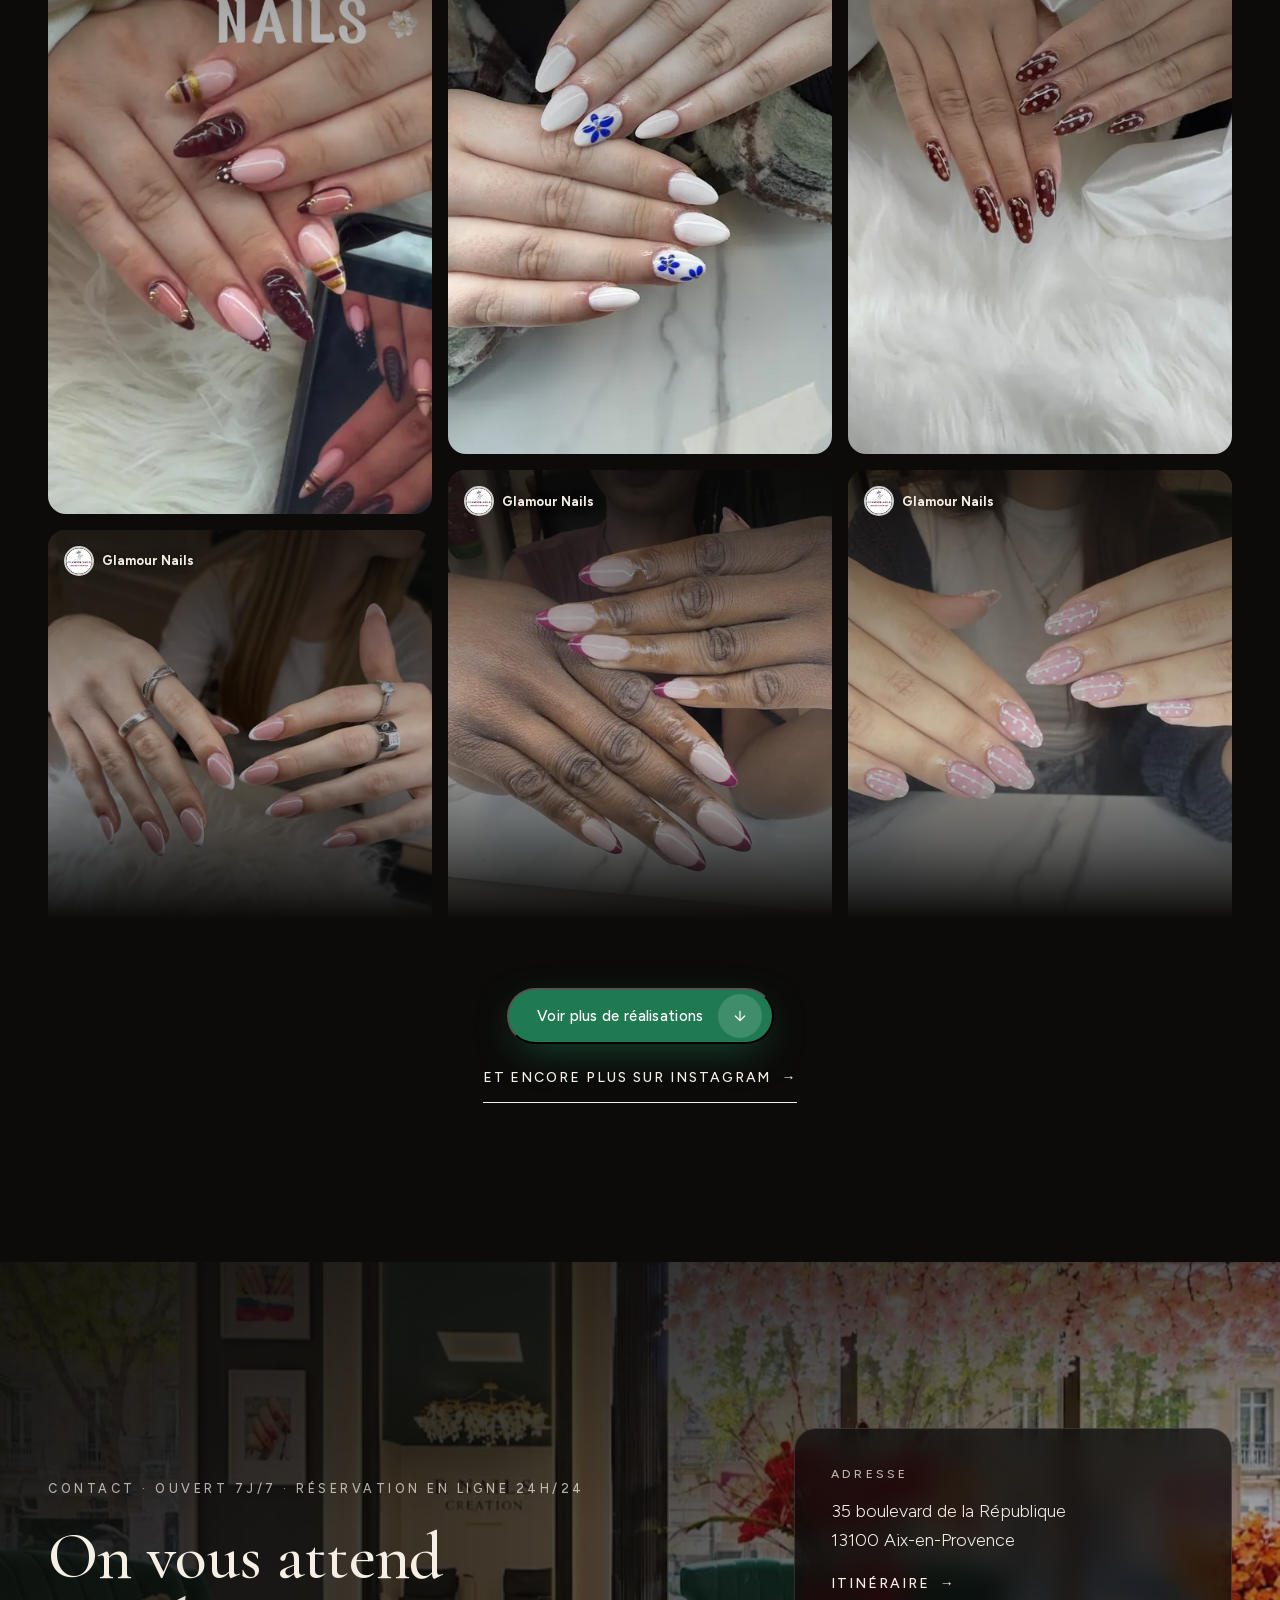
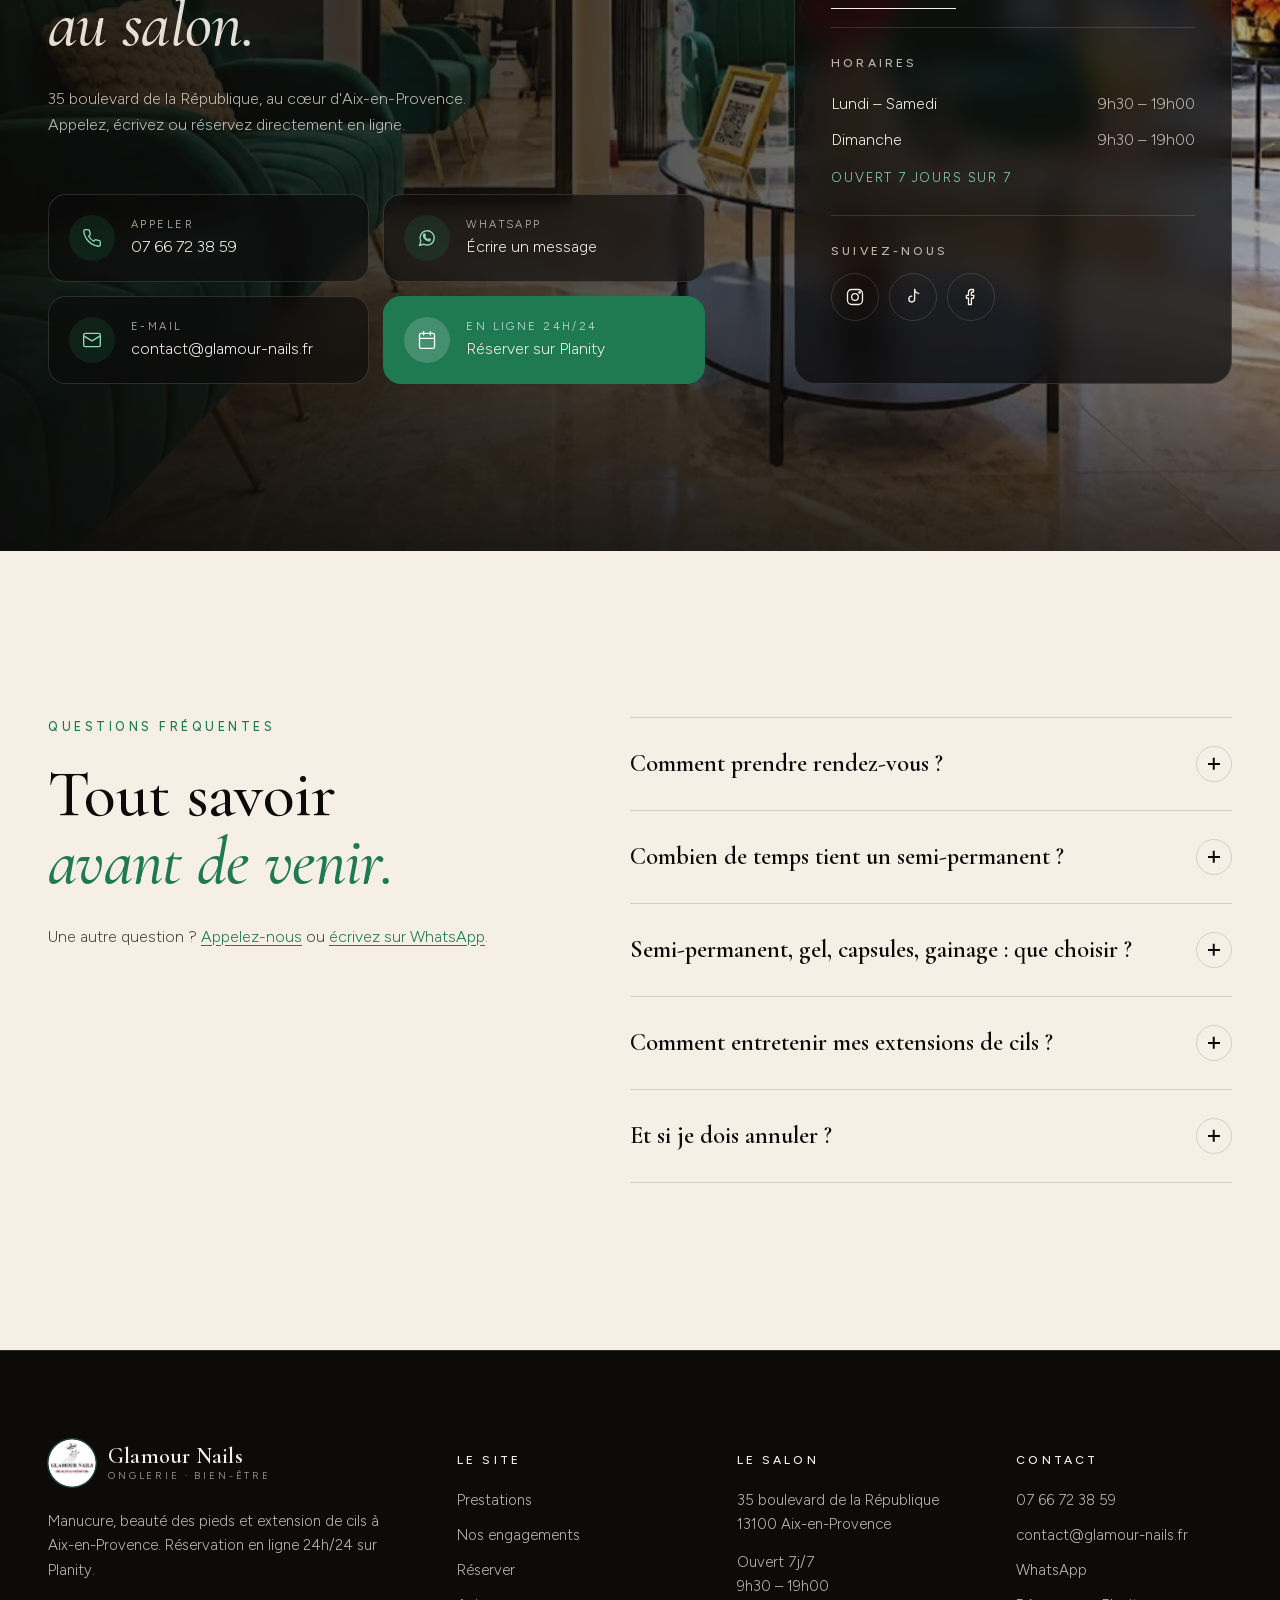
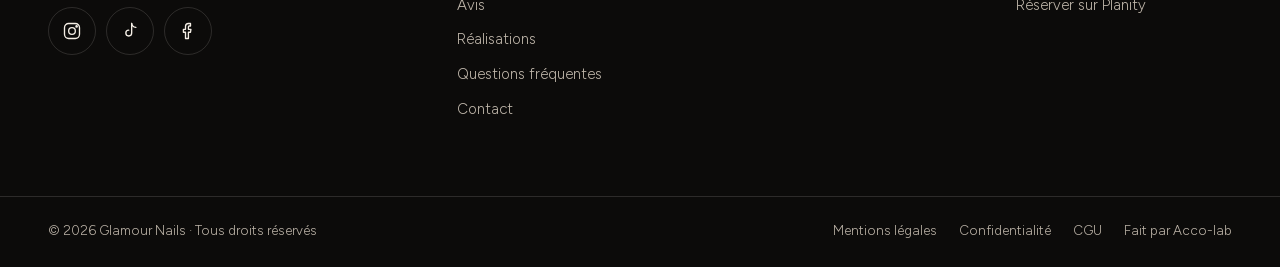
==== commit dd9394ae: "Optimisation SEO, vitesse, accessibilité et pages légales (branche seo) Co-Authored-By: Claude Fable" ====
--- a/index.html
+++ b/index.html
@@ -29,10 +29,12 @@
   <link rel="icon" href="/icon-192.png" type="image/png" sizes="192x192">
   <link rel="apple-touch-icon" href="/apple-touch-icon.png">
   <link rel="manifest" href="/site.webmanifest">
+  <link rel="preload" as="script" href="js/vendor/gsap.min.js">
+  <link rel="preload" as="script" href="js/vendor/ScrollTrigger.min.js">
   <link rel="preload" as="font" type="font/woff2" href="fonts/cormorant-garamond.woff2" crossorigin>
   <link rel="preload" as="font" type="font/woff2" href="fonts/figtree.woff2" crossorigin>
   <link rel="preload" as="image" href="image/salon-glamour-nails-accueil-1200.webp" imagesrcset="image/salon-glamour-nails-accueil-800.webp 800w, image/salon-glamour-nails-accueil-1200.webp 1200w, image/salon-glamour-nails-accueil-1624.webp 1624w" imagesizes="100vw" fetchpriority="high">
-  <link rel="stylesheet" href="css/style.min.css?v=202610120021">
+  <link rel="stylesheet" href="css/style.min.css?v=202610120023">
 
   <!-- Données structurées : à compléter avec l'adresse et les horaires réels -->
   <script type="application/ld+json">
@@ -255,7 +257,7 @@
     <section class="reveal-frame" aria-label="Le salon Glamour Nails">
       <div class="reveal-frame__pin">
         <div class="reveal-frame__media" data-frame>
-          <div class="reveal-frame__img" role="img" aria-label="L'espace beauté des pieds du salon Glamour Nails" style="background-image:url(image/espace-beaute-des-pieds-glamour-nails.webp)"></div>
+          <div class="reveal-frame__img" role="img" aria-label="L'espace beauté des pieds du salon Glamour Nails" data-bg="image/espace-beaute-des-pieds-glamour-nails.webp"></div>
           <div class="reveal-frame__veil"></div>
           <blockquote class="reveal-frame__quote" data-frame-quote>
             <p>Prenez place,<br>on s'occupe du reste.</p>
@@ -1041,7 +1043,7 @@
             <figcaption><span class="real__who"><img src="image/logo-glamour-nails-96.webp" alt="" width="32" height="32" loading="lazy" decoding="async"><b>Glamour Nails</b></span></figcaption>
           </figure>
           <figure class="real real--video" data-real>
-            <video src="assets/realisations/video-ongles-glamour-nails-1.mp4" poster="assets/realisations/video-ongles-glamour-nails-1-poster.webp" width="480" height="797" muted loop playsinline preload="none" data-video></video>
+            <video data-src="assets/realisations/video-ongles-glamour-nails-1.mp4" data-poster="assets/realisations/video-ongles-glamour-nails-1-poster.webp" width="480" height="797" muted loop playsinline preload="none" data-video></video>
             <figcaption><span class="real__who"><img src="image/logo-glamour-nails-96.webp" alt="" width="32" height="32" loading="lazy" decoding="async"><b>Glamour Nails</b></span><span class="real__tag">Vidéo</span></figcaption>
           </figure>
           <figure class="real" data-real>
@@ -1061,7 +1063,7 @@
             <figcaption><span class="real__who"><img src="image/logo-glamour-nails-96.webp" alt="" width="32" height="32" loading="lazy" decoding="async"><b>Glamour Nails</b></span></figcaption>
           </figure>
           <figure class="real real--video" data-real>
-            <video src="assets/realisations/video-ongles-glamour-nails-2.mp4" poster="assets/realisations/video-ongles-glamour-nails-2-poster.webp" width="466" height="900" muted loop playsinline preload="none" data-video></video>
+            <video data-src="assets/realisations/video-ongles-glamour-nails-2.mp4" data-poster="assets/realisations/video-ongles-glamour-nails-2-poster.webp" width="466" height="900" muted loop playsinline preload="none" data-video></video>
             <figcaption><span class="real__who"><img src="image/logo-glamour-nails-96.webp" alt="" width="32" height="32" loading="lazy" decoding="async"><b>Glamour Nails</b></span><span class="real__tag">Vidéo</span></figcaption>
           </figure>
           <figure class="real" data-real>
@@ -1081,7 +1083,7 @@
             <figcaption><span class="real__who"><img src="image/logo-glamour-nails-96.webp" alt="" width="32" height="32" loading="lazy" decoding="async"><b>Glamour Nails</b></span></figcaption>
           </figure>
           <figure class="real real--video" data-real>
-            <video src="assets/realisations/video-ongles-glamour-nails-3.mp4" poster="assets/realisations/video-ongles-glamour-nails-3-poster.webp" width="480" height="854" muted loop playsinline preload="none" data-video></video>
+            <video data-src="assets/realisations/video-ongles-glamour-nails-3.mp4" data-poster="assets/realisations/video-ongles-glamour-nails-3-poster.webp" width="480" height="854" muted loop playsinline preload="none" data-video></video>
             <figcaption><span class="real__who"><img src="image/logo-glamour-nails-96.webp" alt="" width="32" height="32" loading="lazy" decoding="async"><b>Glamour Nails</b></span><span class="real__tag">Vidéo</span></figcaption>
           </figure>
           <figure class="real" data-real>
@@ -1101,7 +1103,7 @@
             <figcaption><span class="real__who"><img src="image/logo-glamour-nails-96.webp" alt="" width="32" height="32" loading="lazy" decoding="async"><b>Glamour Nails</b></span></figcaption>
           </figure>
           <figure class="real real--video" data-real>
-            <video src="assets/realisations/video-ongles-glamour-nails-4.mp4" poster="assets/realisations/video-ongles-glamour-nails-4-poster.webp" width="480" height="796" muted loop playsinline preload="none" data-video></video>
+            <video data-src="assets/realisations/video-ongles-glamour-nails-4.mp4" data-poster="assets/realisations/video-ongles-glamour-nails-4-poster.webp" width="480" height="796" muted loop playsinline preload="none" data-video></video>
             <figcaption><span class="real__who"><img src="image/logo-glamour-nails-96.webp" alt="" width="32" height="32" loading="lazy" decoding="async"><b>Glamour Nails</b></span><span class="real__tag">Vidéo</span></figcaption>
           </figure>
           <figure class="real" data-real>
@@ -1121,7 +1123,7 @@
             <figcaption><span class="real__who"><img src="image/logo-glamour-nails-96.webp" alt="" width="32" height="32" loading="lazy" decoding="async"><b>Glamour Nails</b></span></figcaption>
           </figure>
           <figure class="real real--video" data-real>
-            <video src="assets/realisations/video-ongles-glamour-nails-5.mp4" poster="assets/realisations/video-ongles-glamour-nails-5-poster.webp" width="464" height="832" muted loop playsinline preload="none" data-video></video>
+            <video data-src="assets/realisations/video-ongles-glamour-nails-5.mp4" data-poster="assets/realisations/video-ongles-glamour-nails-5-poster.webp" width="464" height="832" muted loop playsinline preload="none" data-video></video>
             <figcaption><span class="real__who"><img src="image/logo-glamour-nails-96.webp" alt="" width="32" height="32" loading="lazy" decoding="async"><b>Glamour Nails</b></span><span class="real__tag">Vidéo</span></figcaption>
           </figure>
           <figure class="real" data-real>
@@ -1141,7 +1143,7 @@
             <figcaption><span class="real__who"><img src="image/logo-glamour-nails-96.webp" alt="" width="32" height="32" loading="lazy" decoding="async"><b>Glamour Nails</b></span></figcaption>
           </figure>
           <figure class="real real--video" data-real>
-            <video src="assets/realisations/video-ongles-glamour-nails-6.mp4" poster="assets/realisations/video-ongles-glamour-nails-6-poster.webp" width="480" height="854" muted loop playsinline preload="none" data-video></video>
+            <video data-src="assets/realisations/video-ongles-glamour-nails-6.mp4" data-poster="assets/realisations/video-ongles-glamour-nails-6-poster.webp" width="480" height="854" muted loop playsinline preload="none" data-video></video>
             <figcaption><span class="real__who"><img src="image/logo-glamour-nails-96.webp" alt="" width="32" height="32" loading="lazy" decoding="async"><b>Glamour Nails</b></span><span class="real__tag">Vidéo</span></figcaption>
           </figure>
           <figure class="real" data-real>
@@ -1162,7 +1164,7 @@
 
     <!-- ============ CONTACT ============ -->
     <section class="contact section" id="contact">
-      <div class="fond" aria-hidden="true"><div class="fond__img" data-parallax data-parallax-start="-25" data-parallax-end="0" style="background-image:url(image/salon-glamour-nails-interieur.webp)"></div></div>
+      <div class="fond" aria-hidden="true"><div class="fond__img" data-parallax data-parallax-start="-25" data-parallax-end="0" data-bg="image/salon-glamour-nails-interieur.webp"></div></div>
       <div class="contact__veil" aria-hidden="true"></div>
       <div class="wrap contact__grid">
         <div>
@@ -1319,6 +1321,6 @@
   <script src="js/vendor/Observer.min.js" defer></script>
   <script src="js/vendor/SplitText.min.js" defer></script>
   <script src="js/vendor/lenis.min.js" defer></script>
-  <script src="js/main.min.js?v=202610120021" defer></script>
+  <script src="js/main.min.js?v=202610120023" defer></script>
 </body>
 </html>
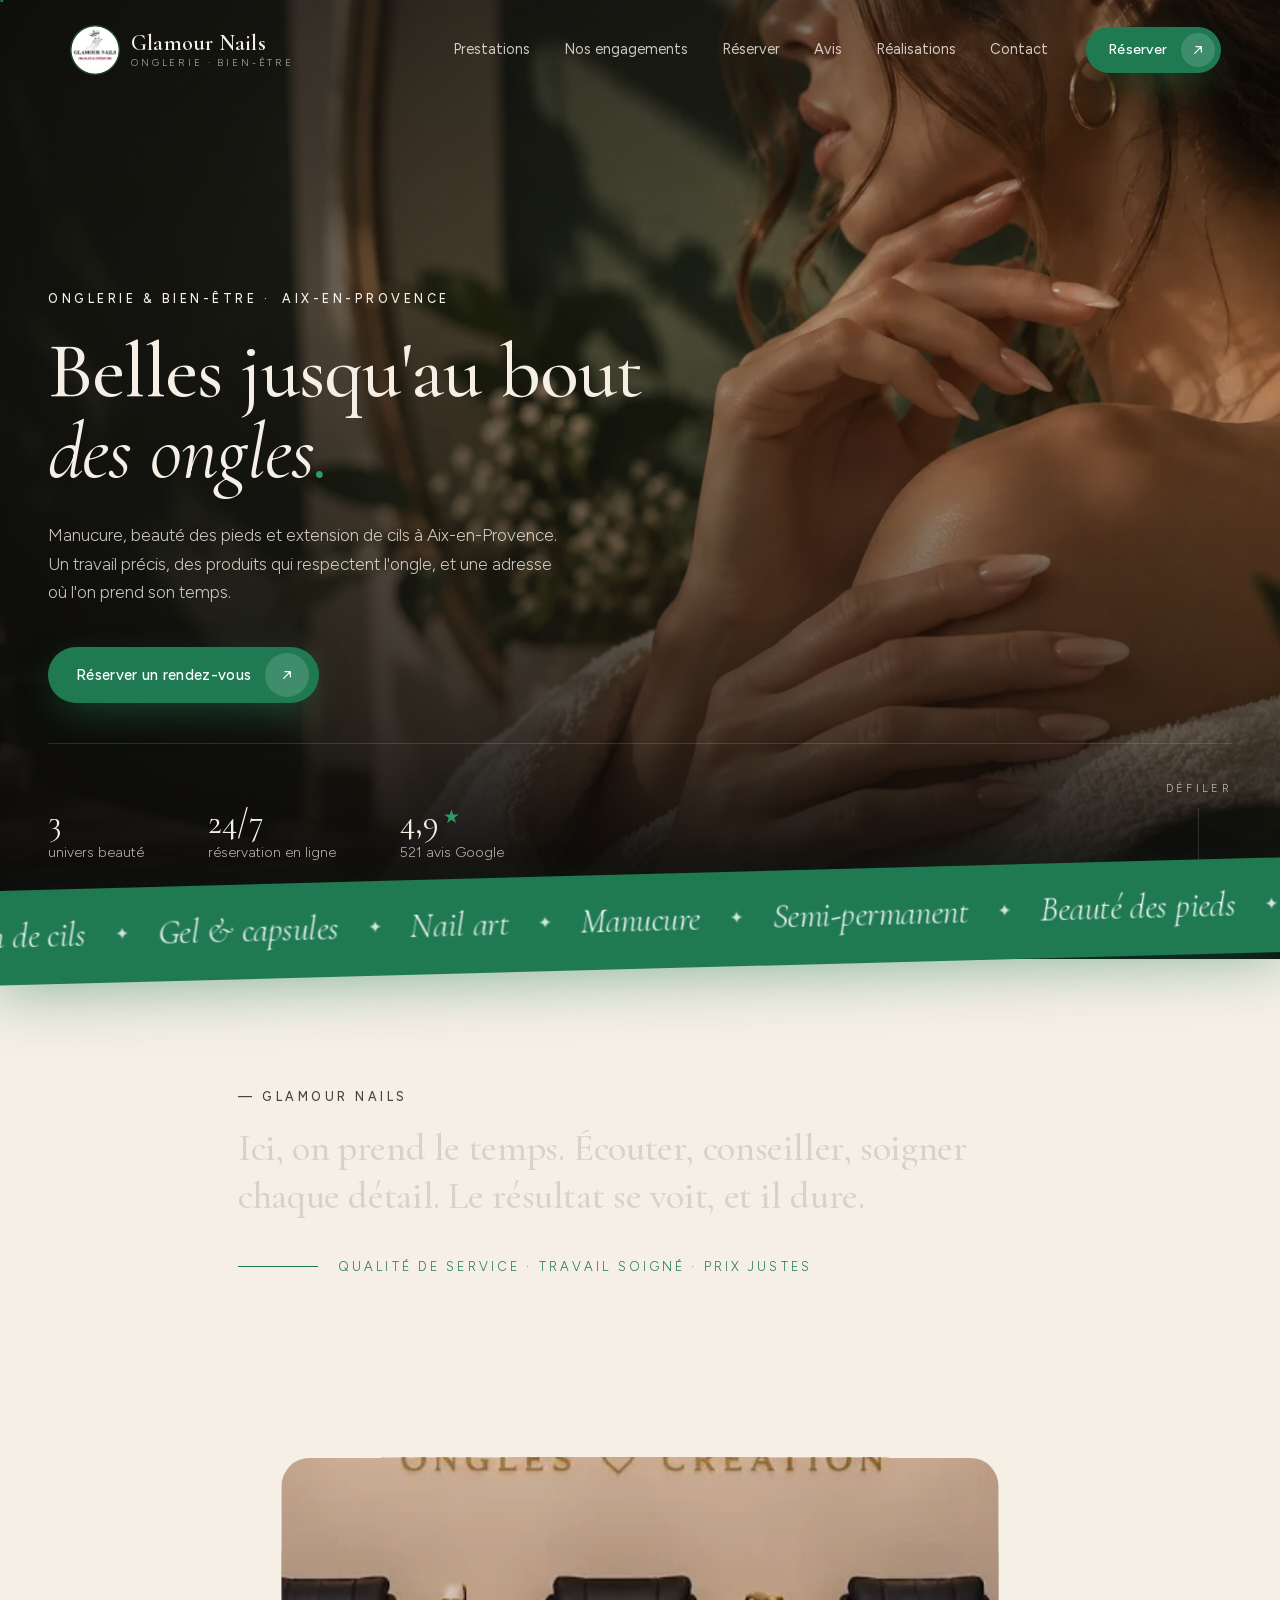
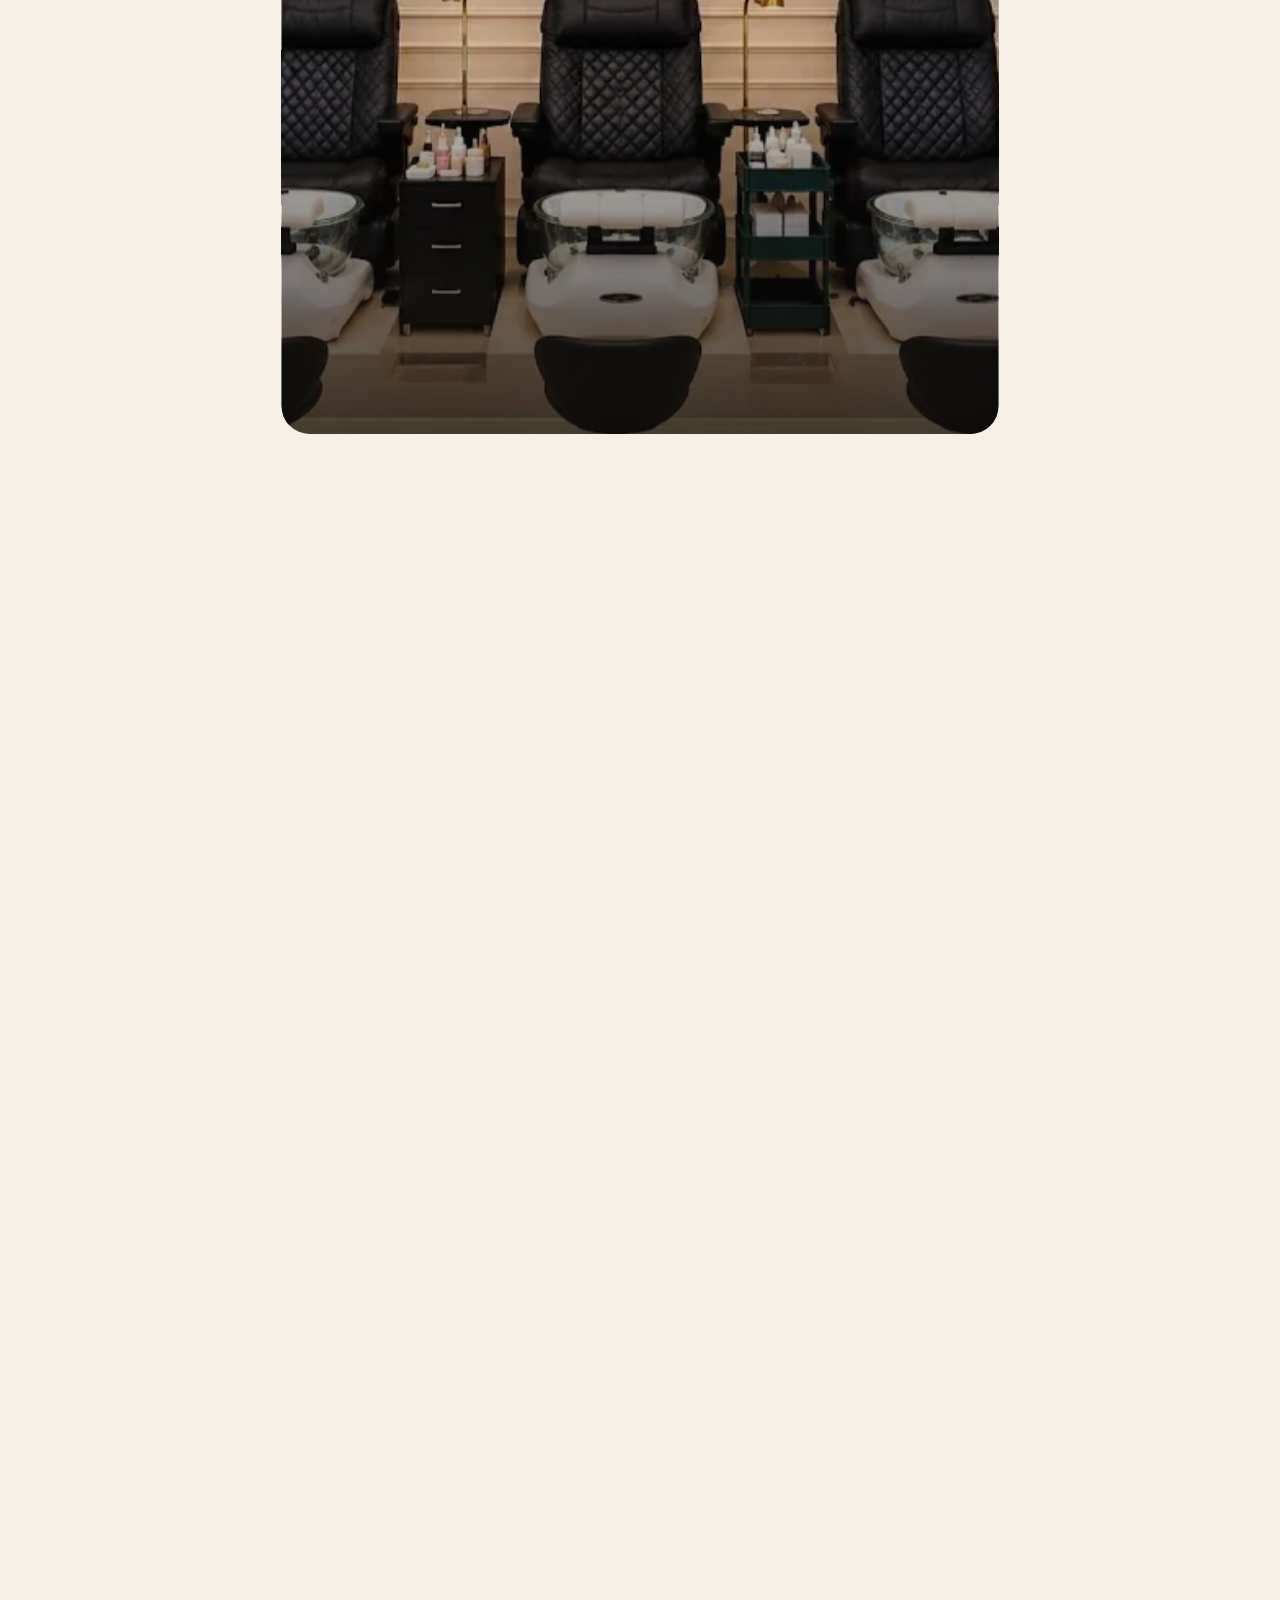
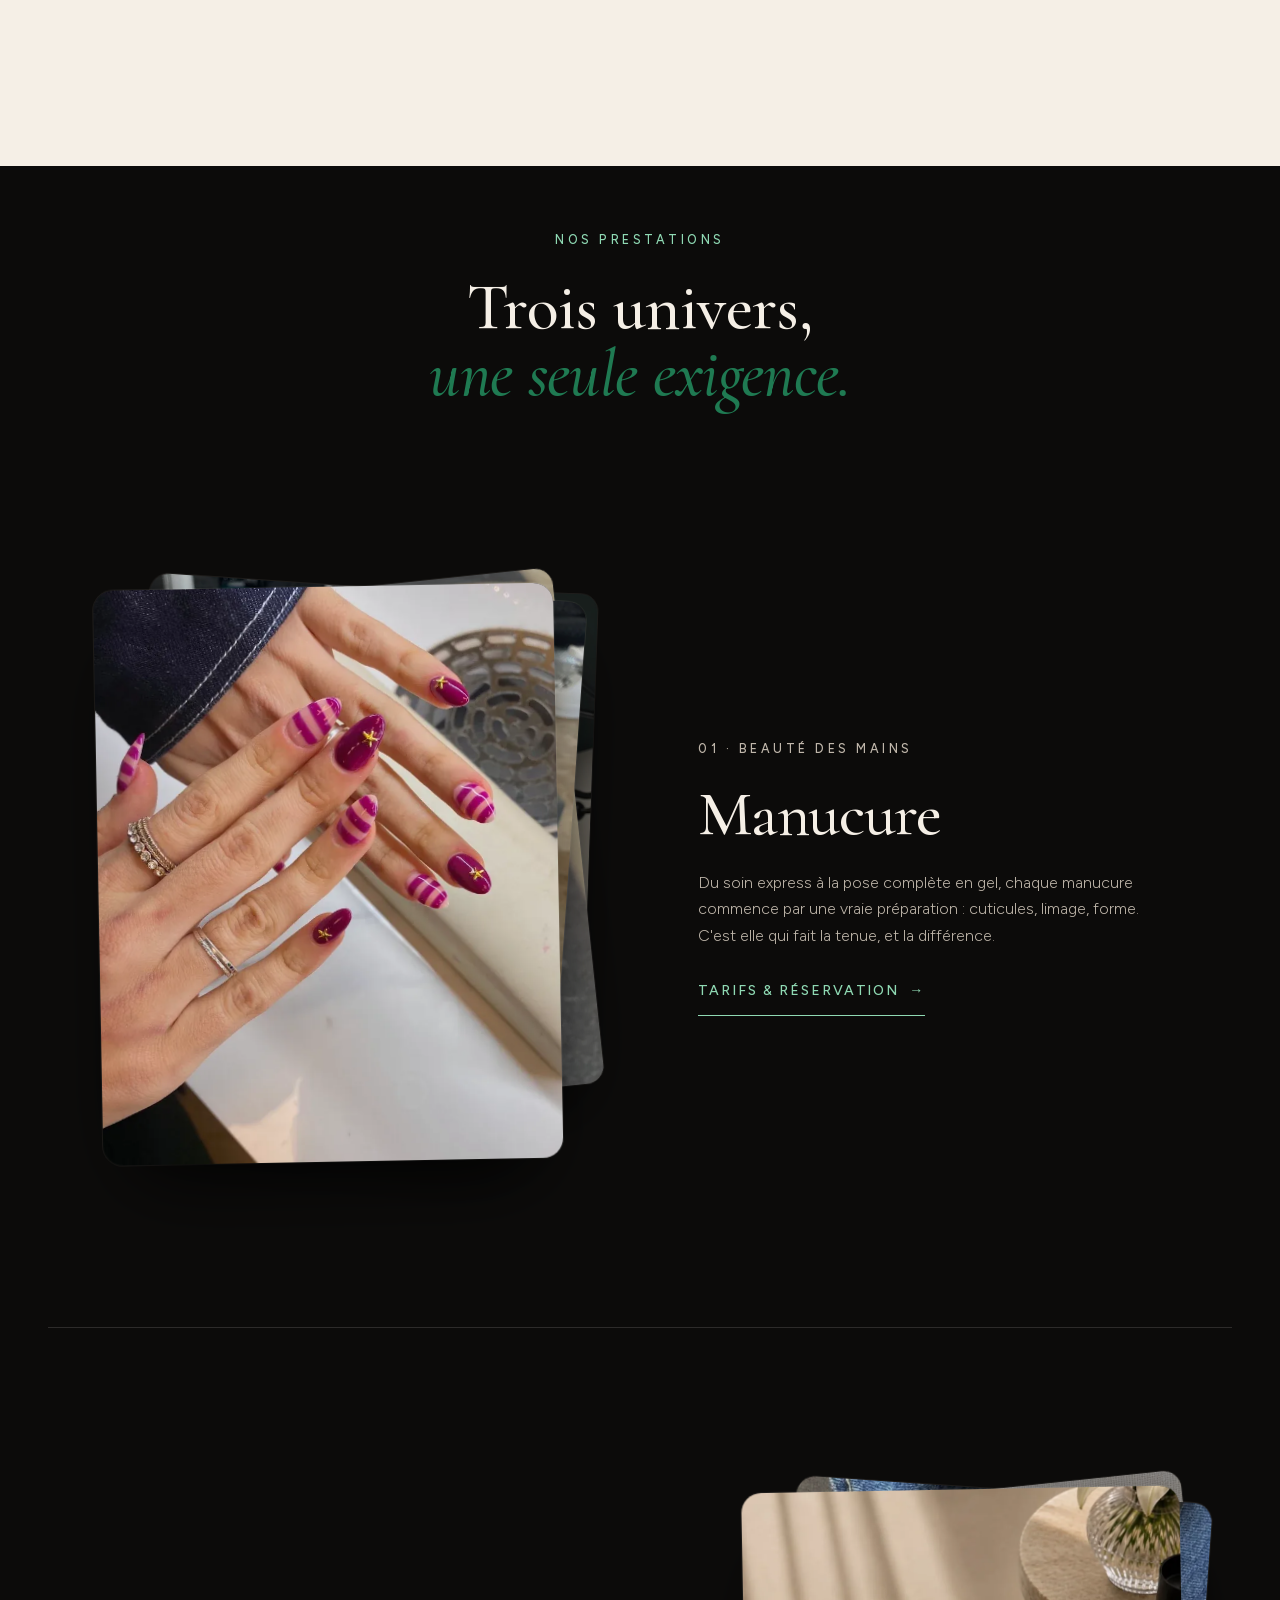
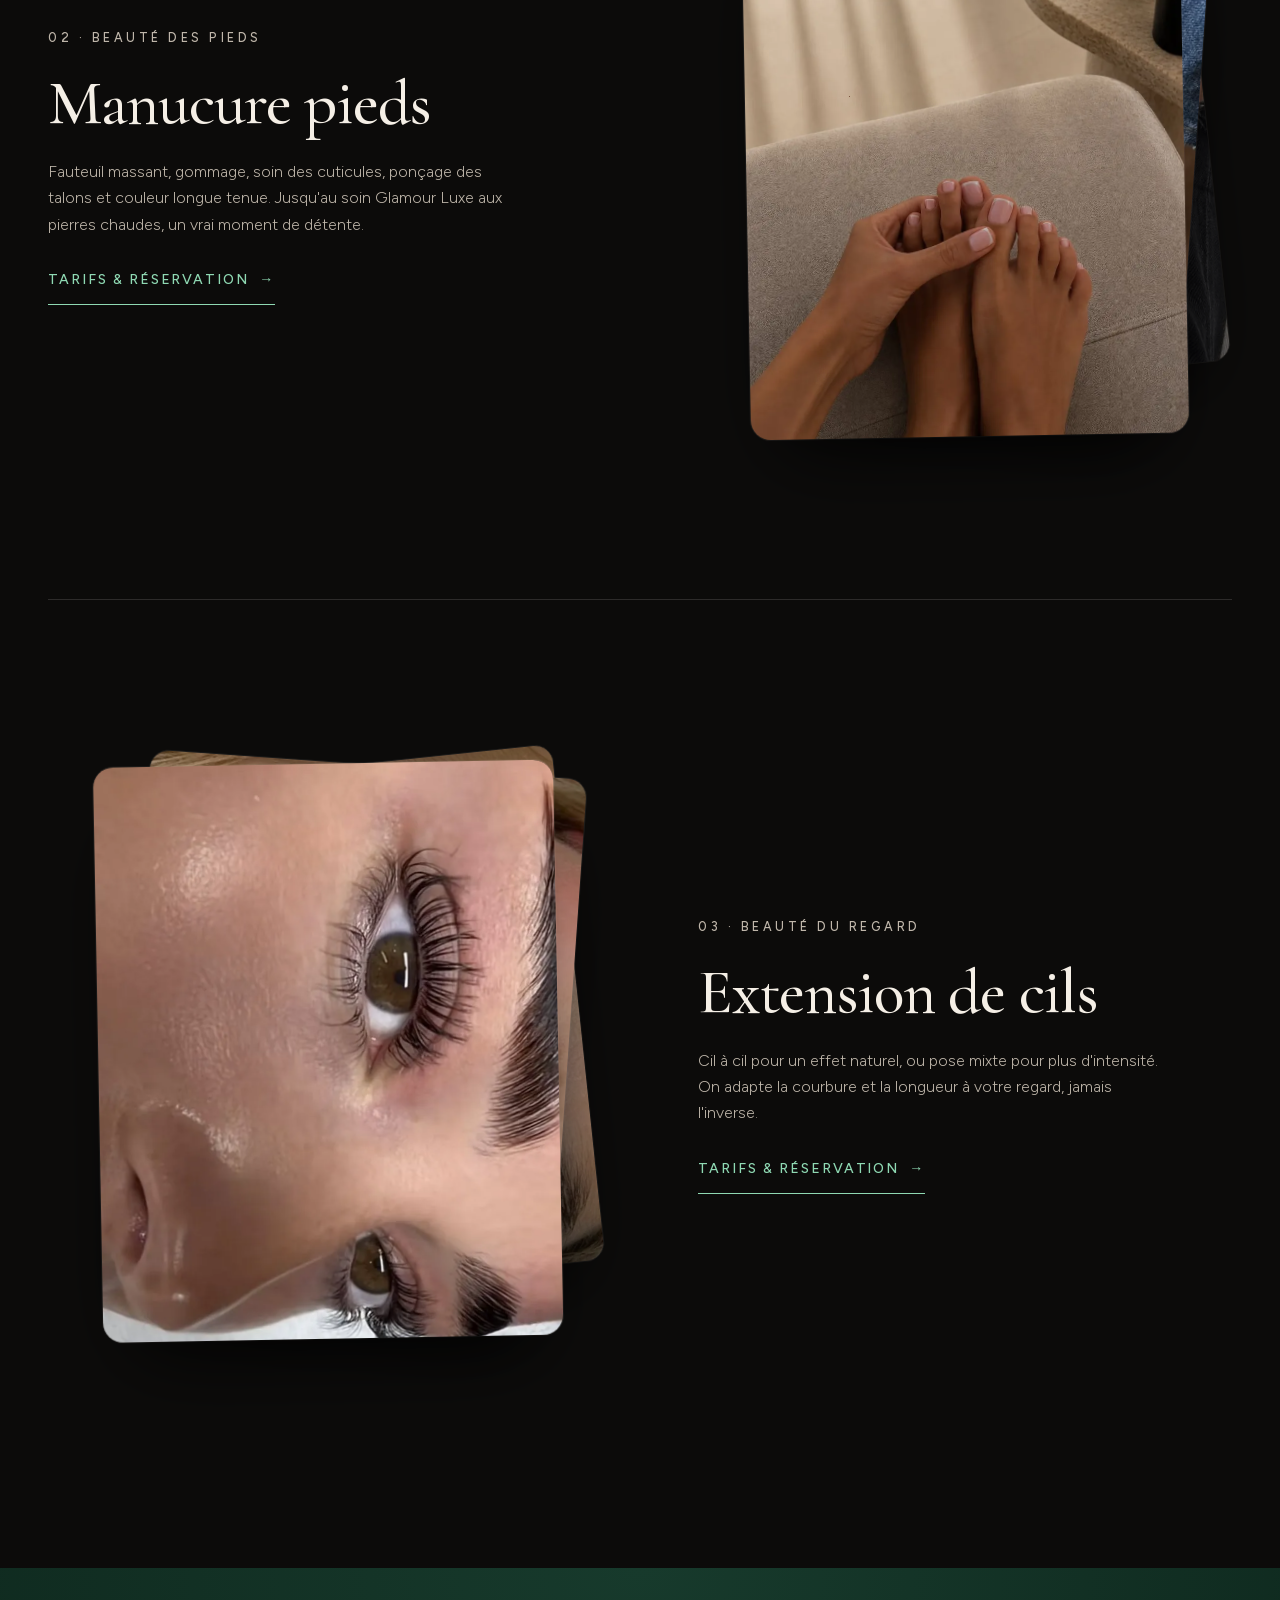
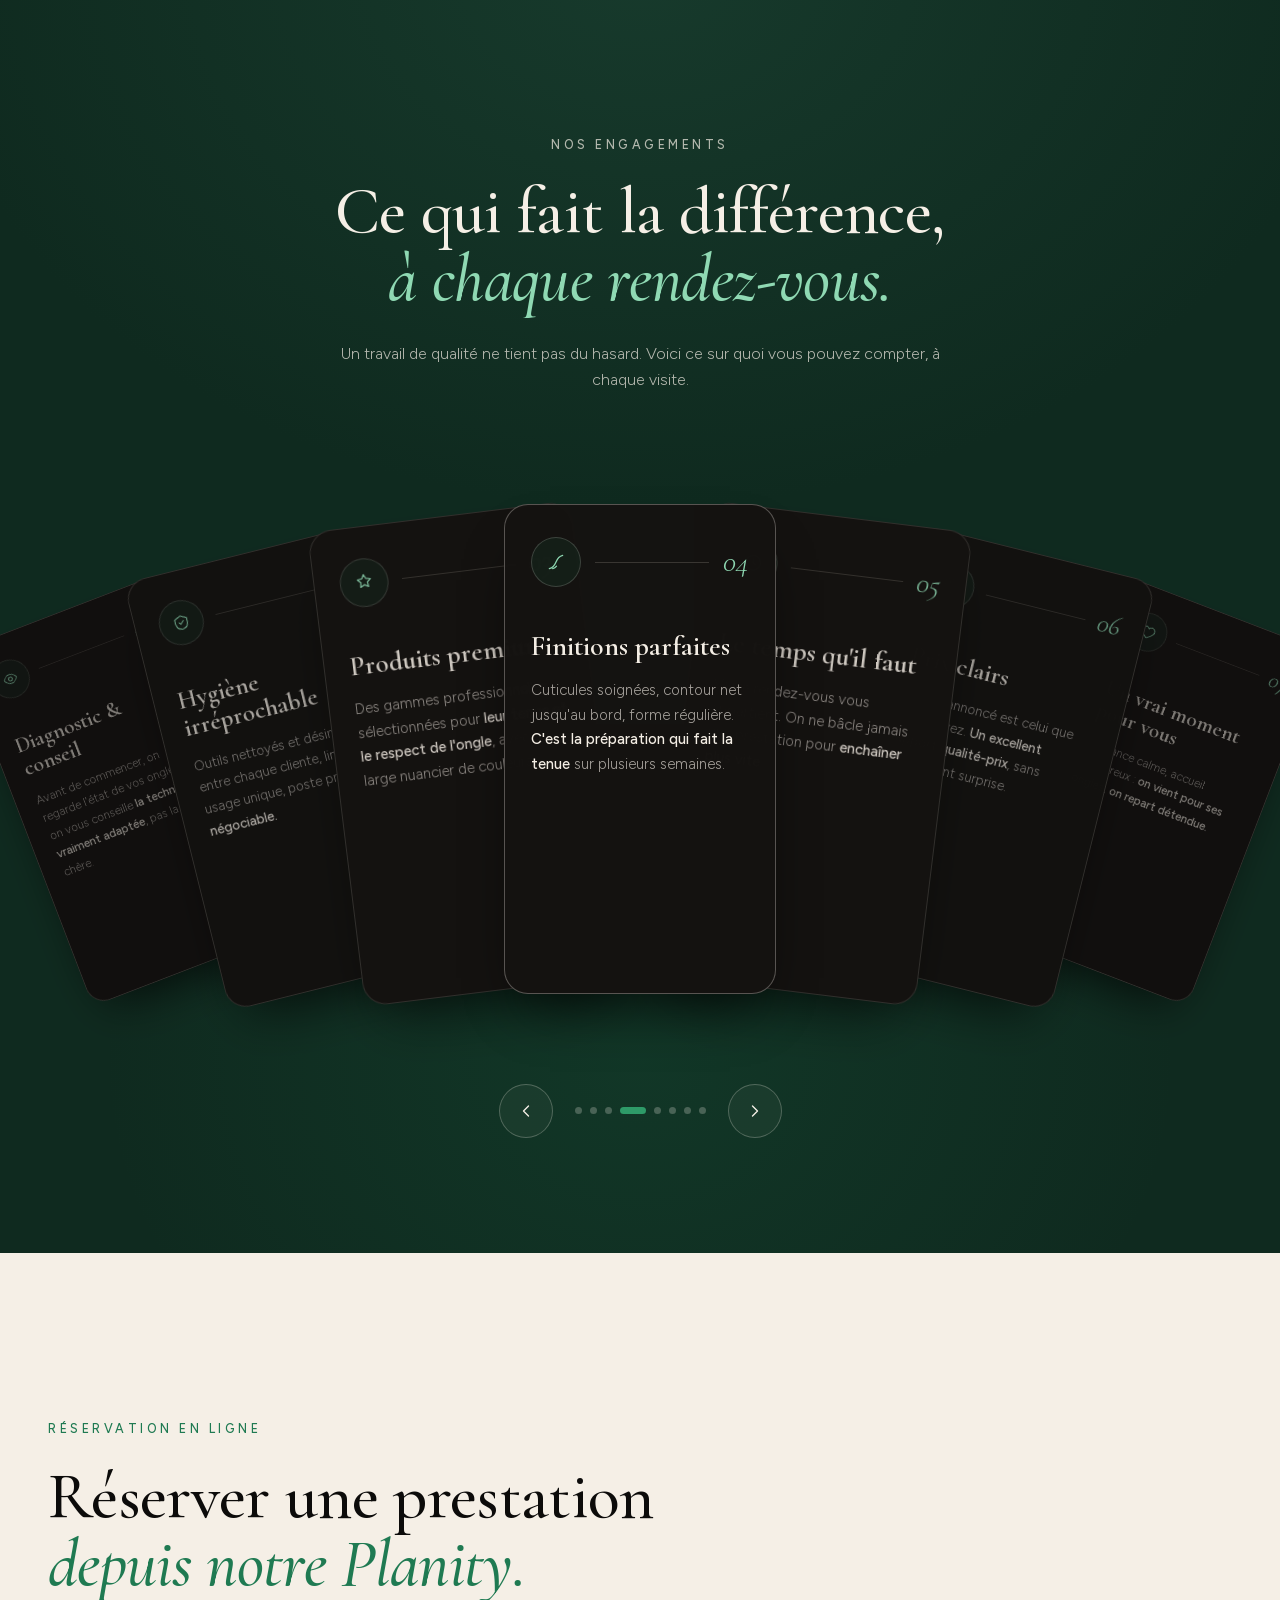
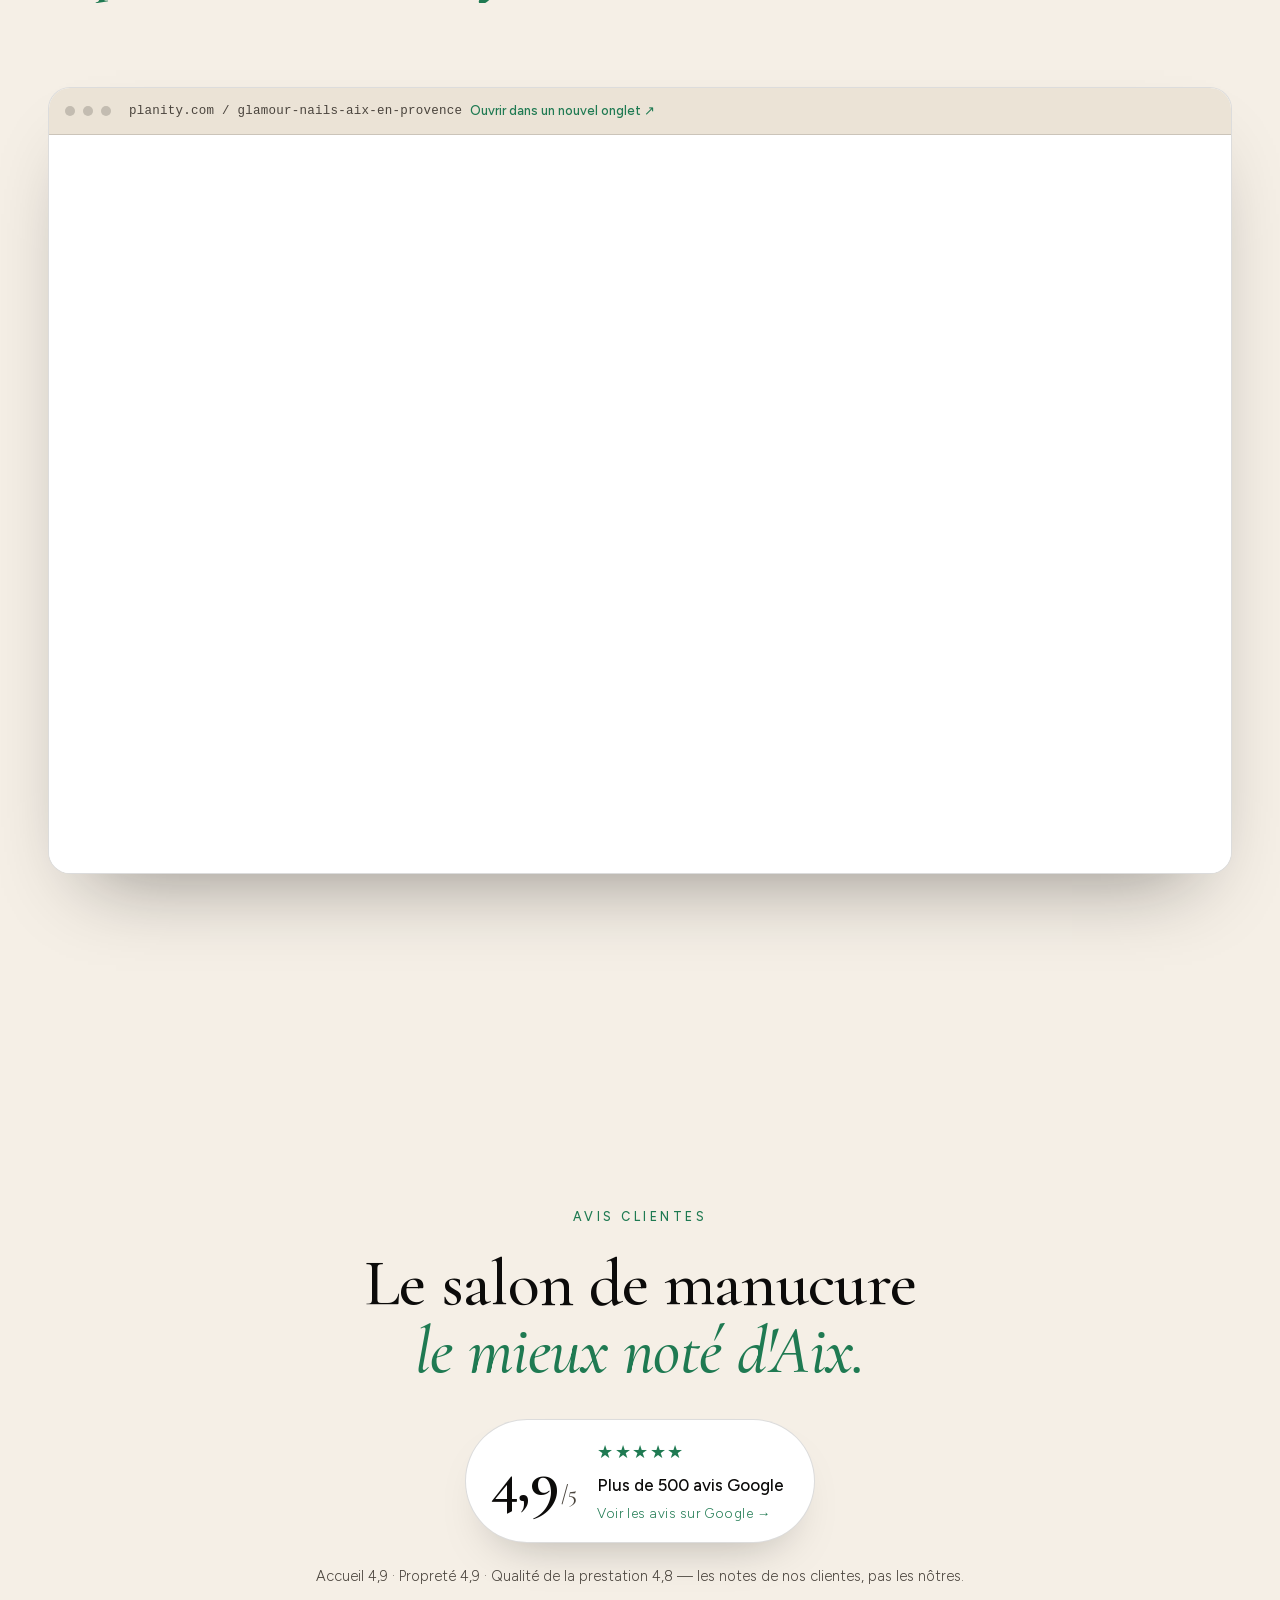
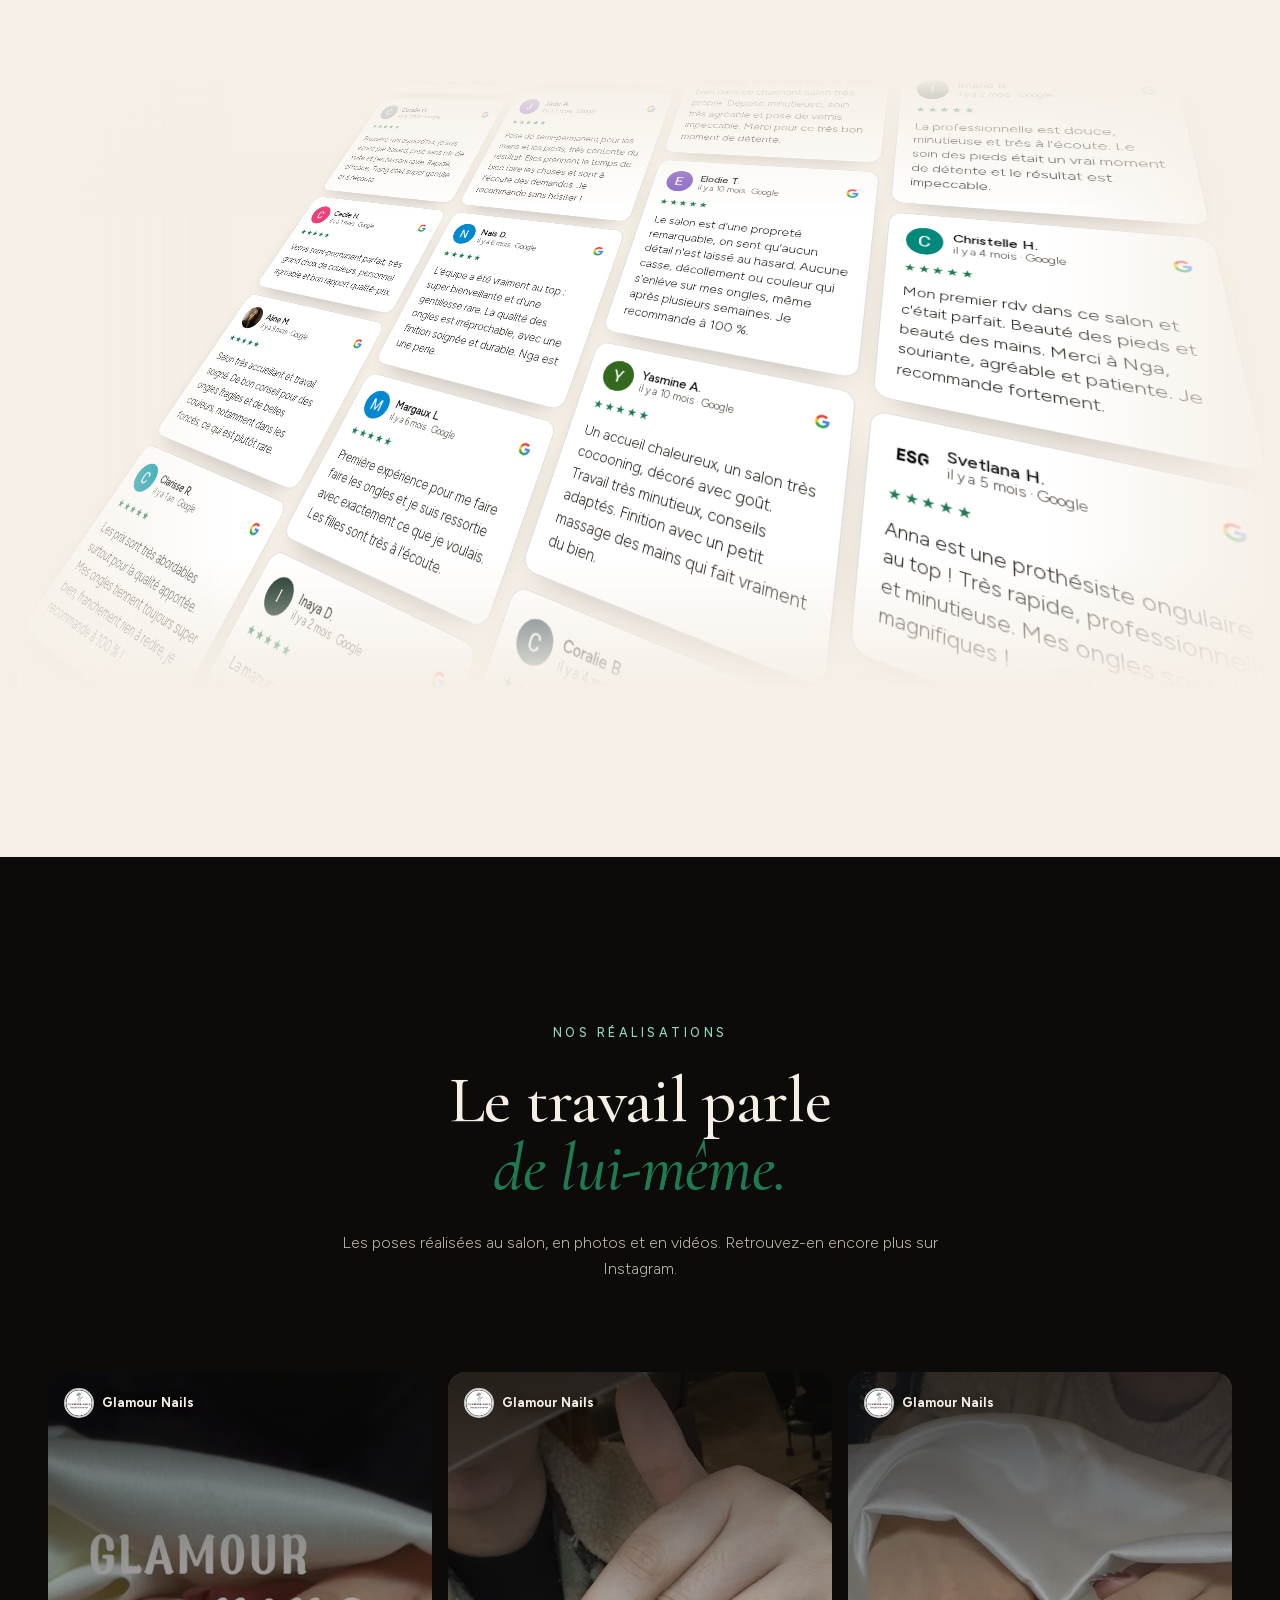
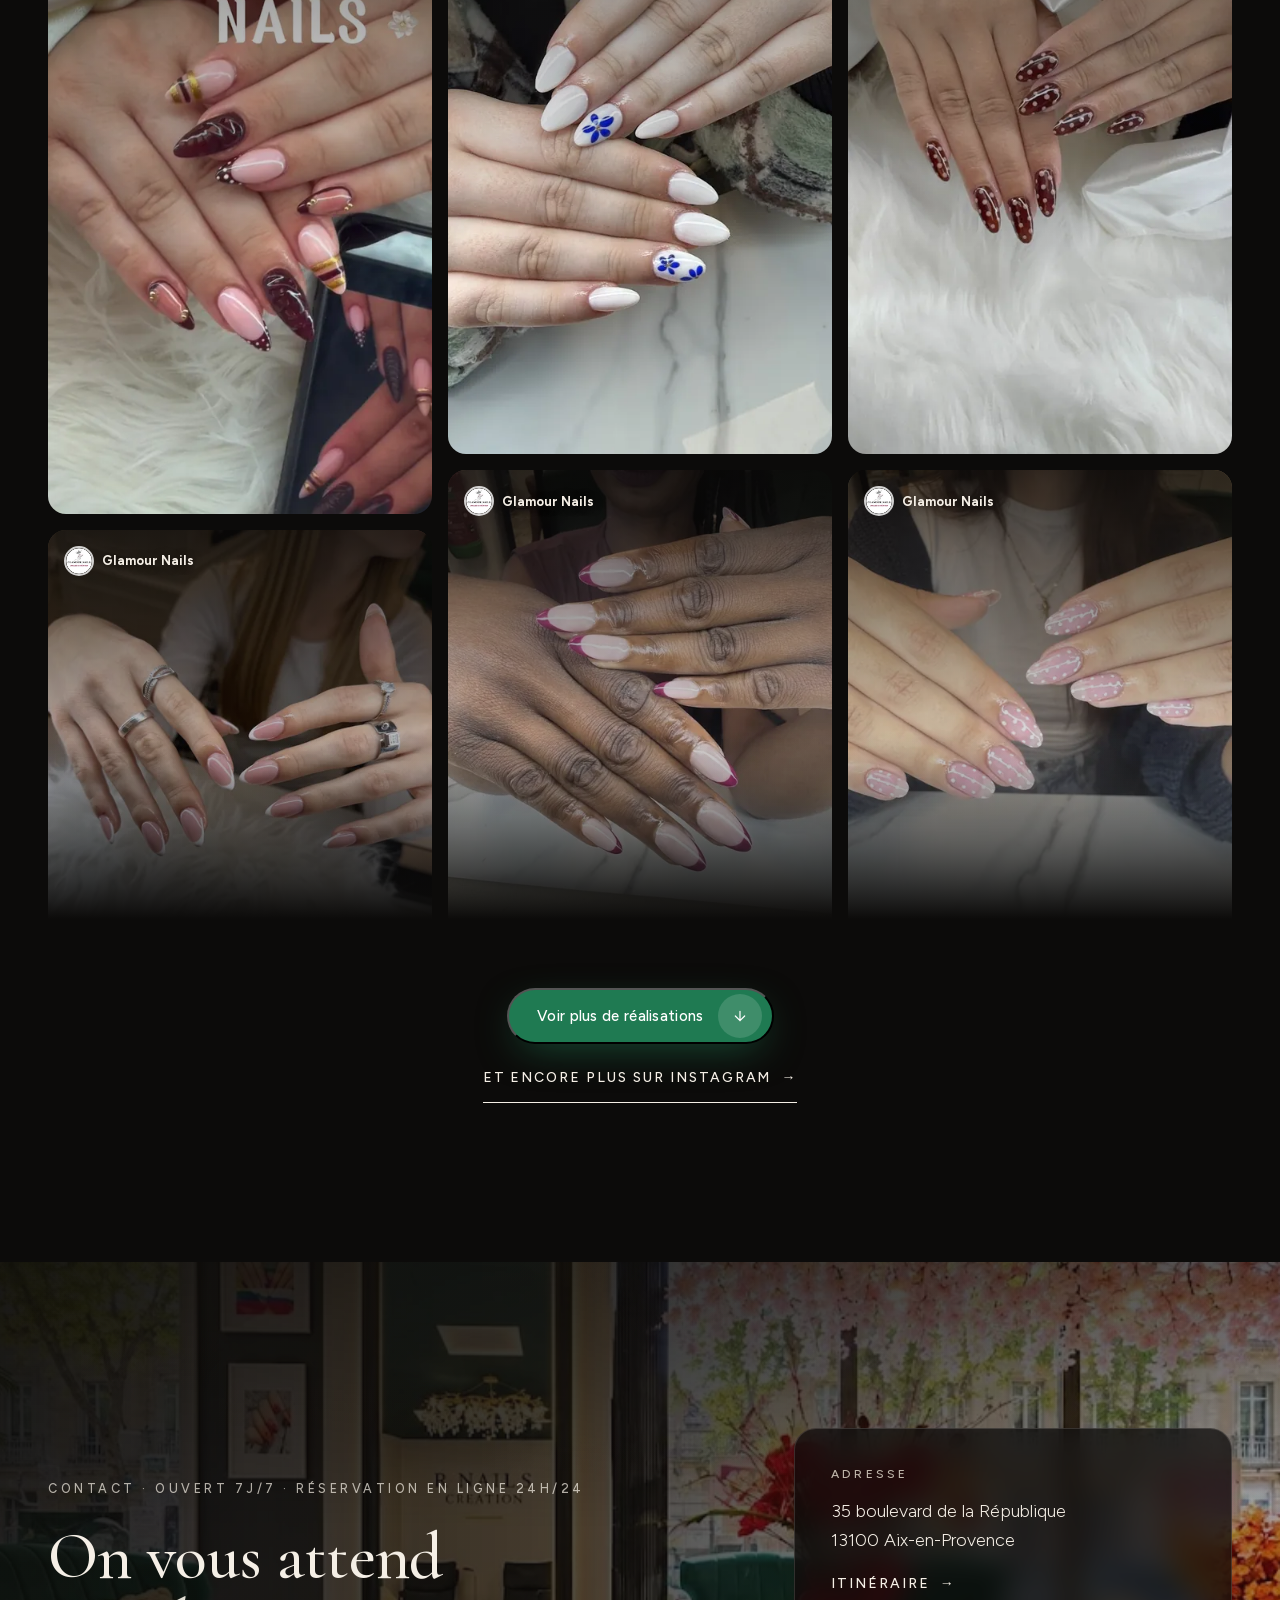
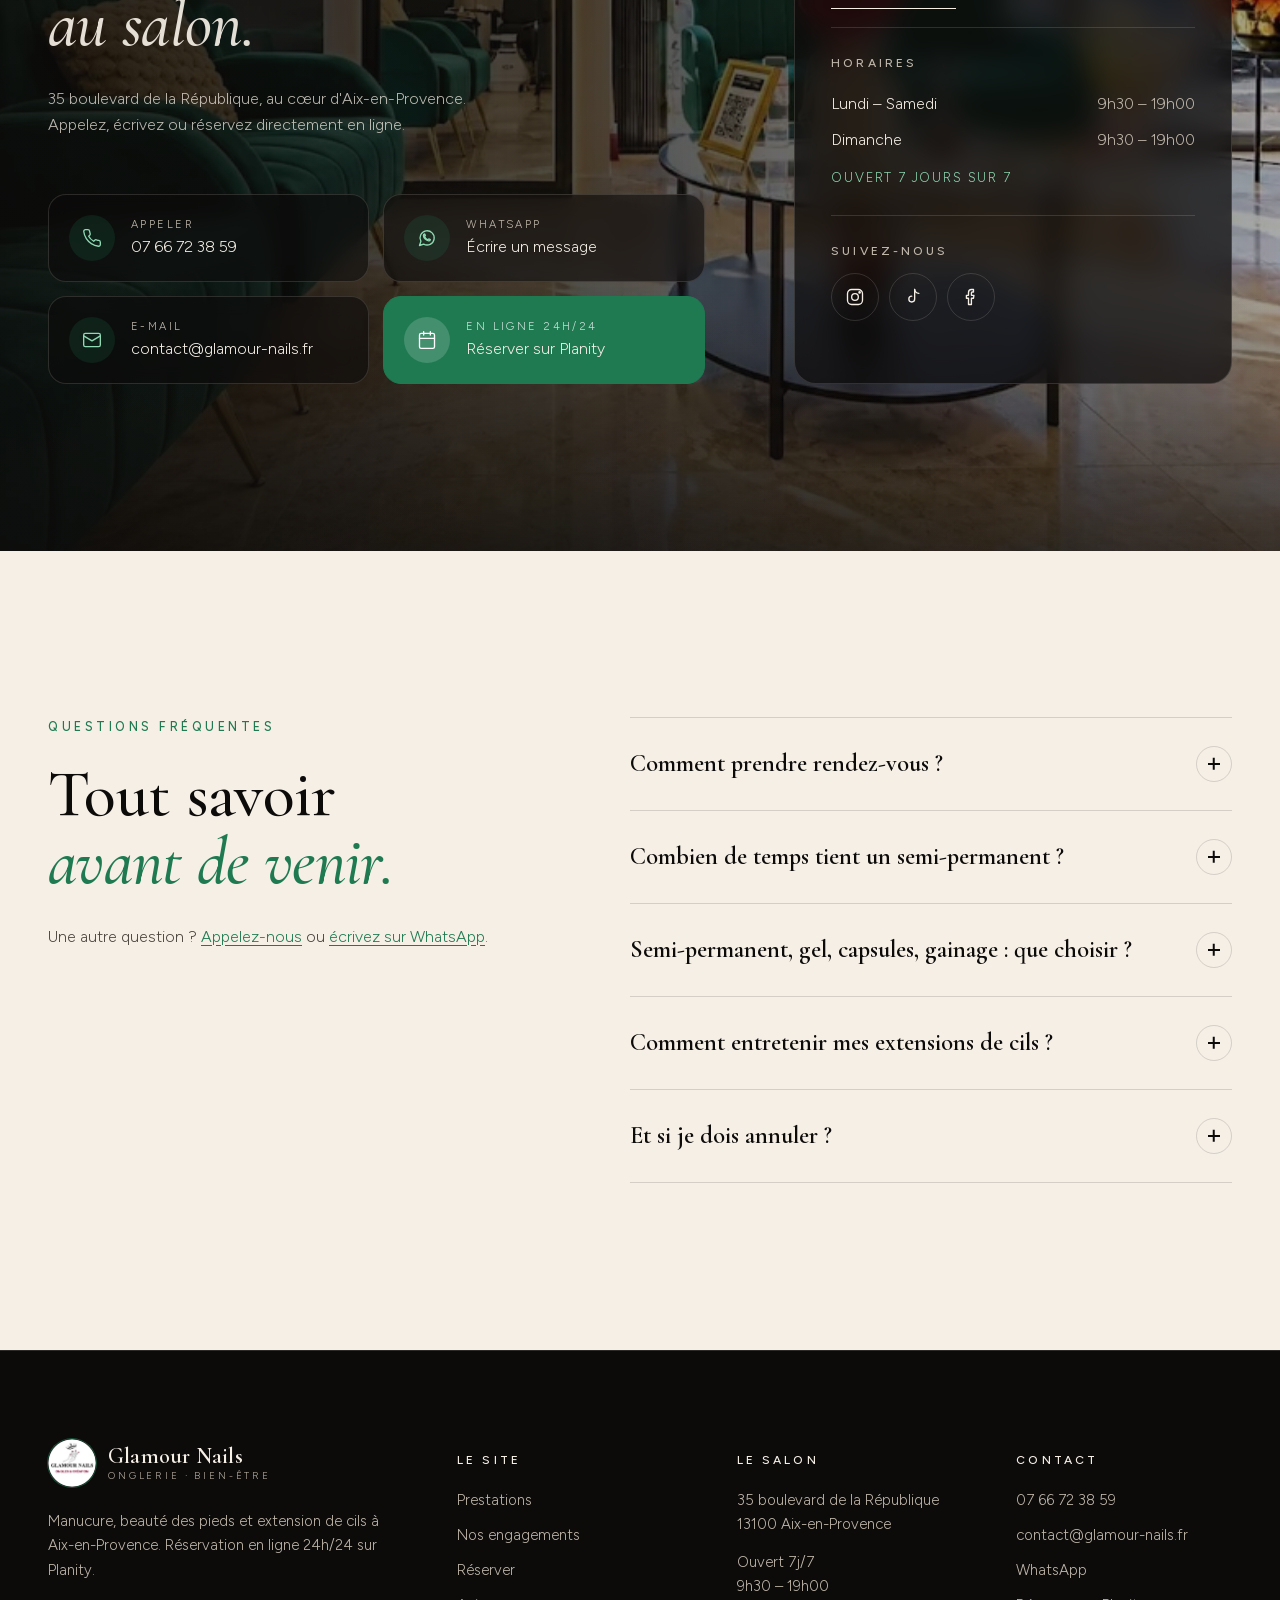
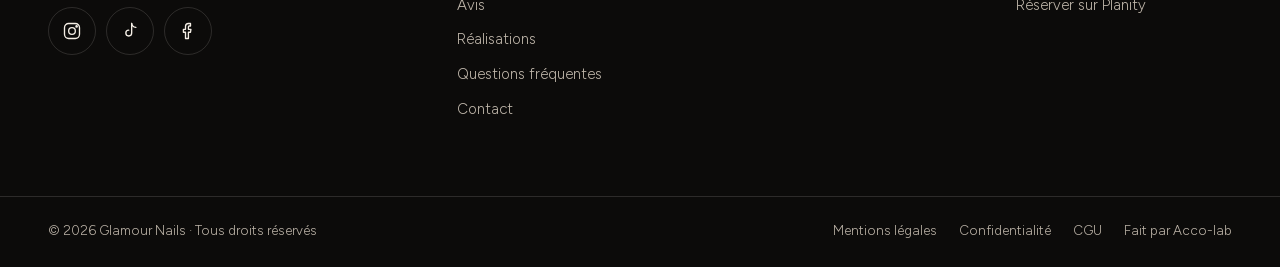
==== commit 1e51e934: "Favicons en chemin relatif (fonctionnent aussi sous GitHub Pages) Co-Authored-By: Claude Fable 5.1 <" ====
--- a/index.html
+++ b/index.html
@@ -25,10 +25,10 @@
   <meta name="twitter:image" content="https://glamour-nails.fr/image/partage-glamour-nails.jpg">
   <meta property="og:locale" content="fr_FR">
 
-  <link rel="icon" href="/favicon.ico" sizes="32x32">
-  <link rel="icon" href="/icon-192.png" type="image/png" sizes="192x192">
-  <link rel="apple-touch-icon" href="/apple-touch-icon.png">
-  <link rel="manifest" href="/site.webmanifest">
+  <link rel="icon" href="favicon.ico" sizes="32x32">
+  <link rel="icon" href="icon-192.png" type="image/png" sizes="192x192">
+  <link rel="apple-touch-icon" href="apple-touch-icon.png">
+  <link rel="manifest" href="site.webmanifest">
   <link rel="preload" as="script" href="js/vendor/gsap.min.js">
   <link rel="preload" as="script" href="js/vendor/ScrollTrigger.min.js">
   <link rel="preload" as="font" type="font/woff2" href="fonts/cormorant-garamond.woff2" crossorigin>
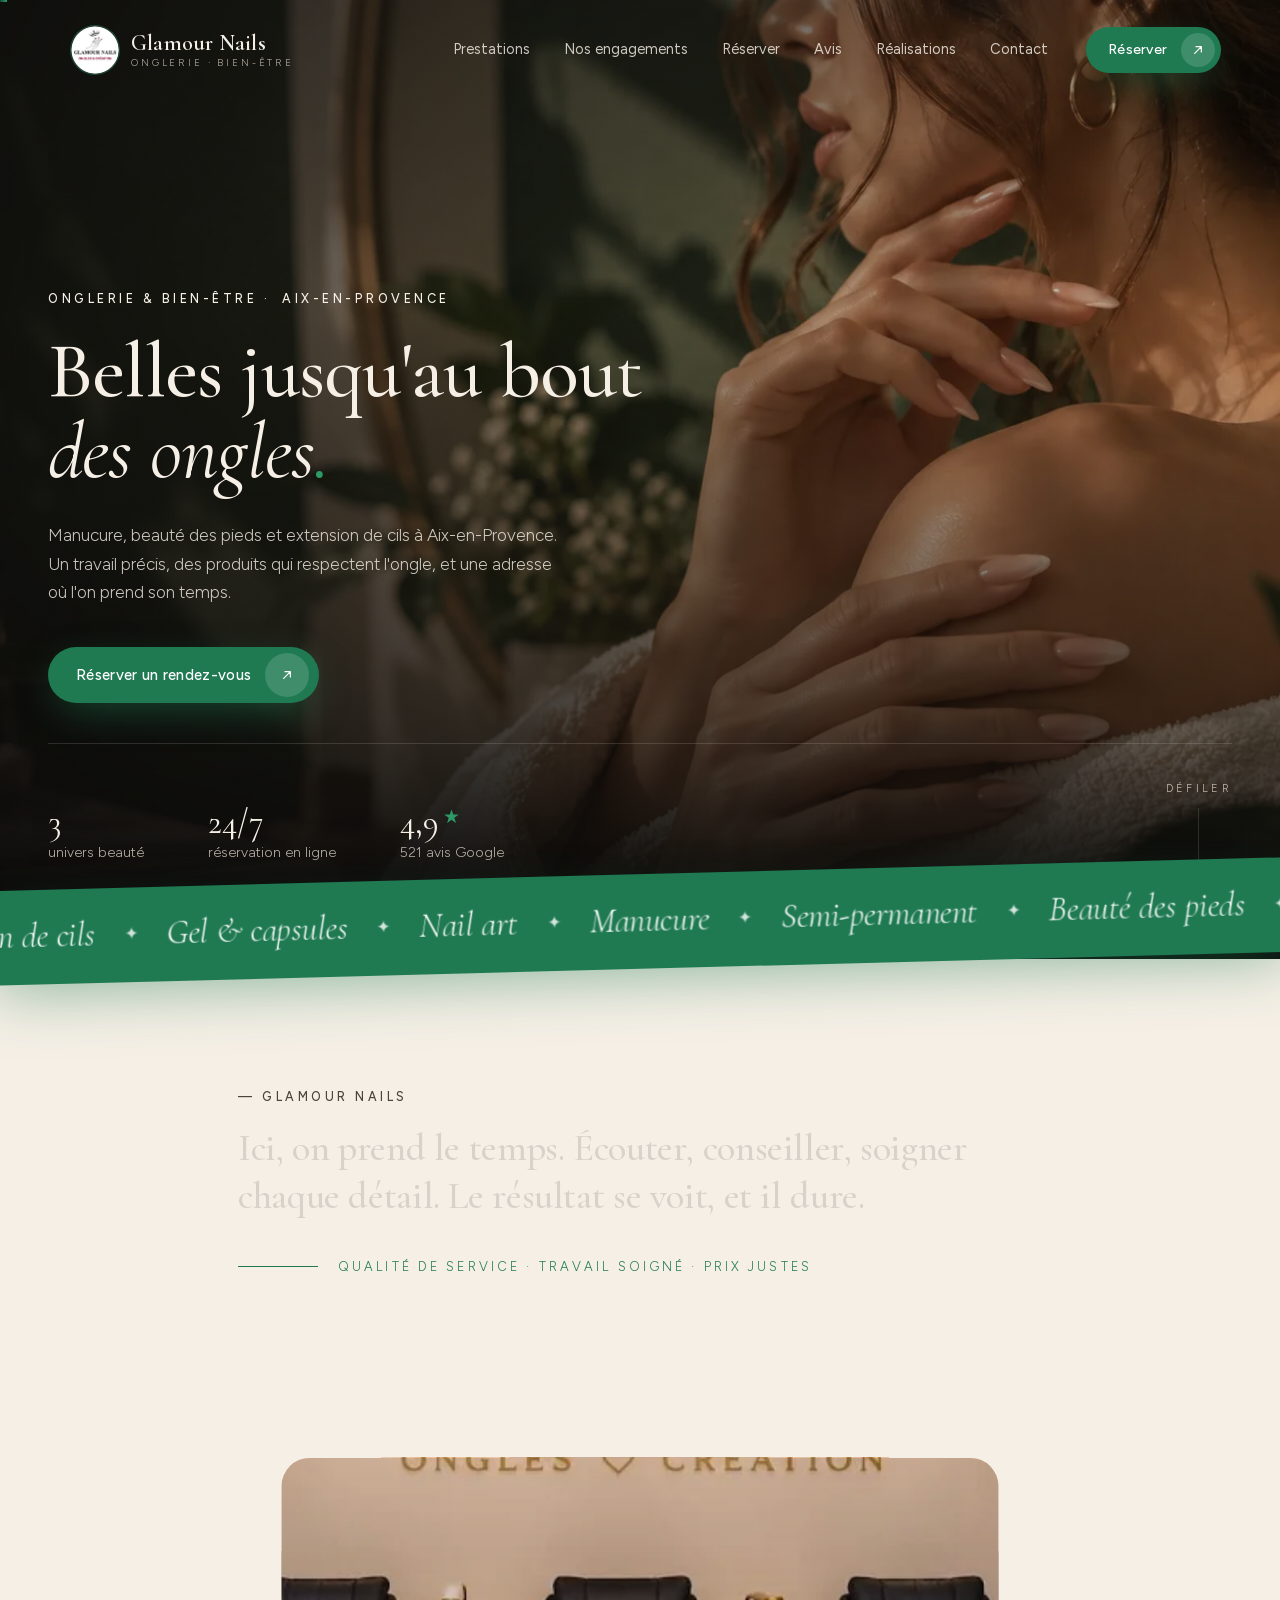
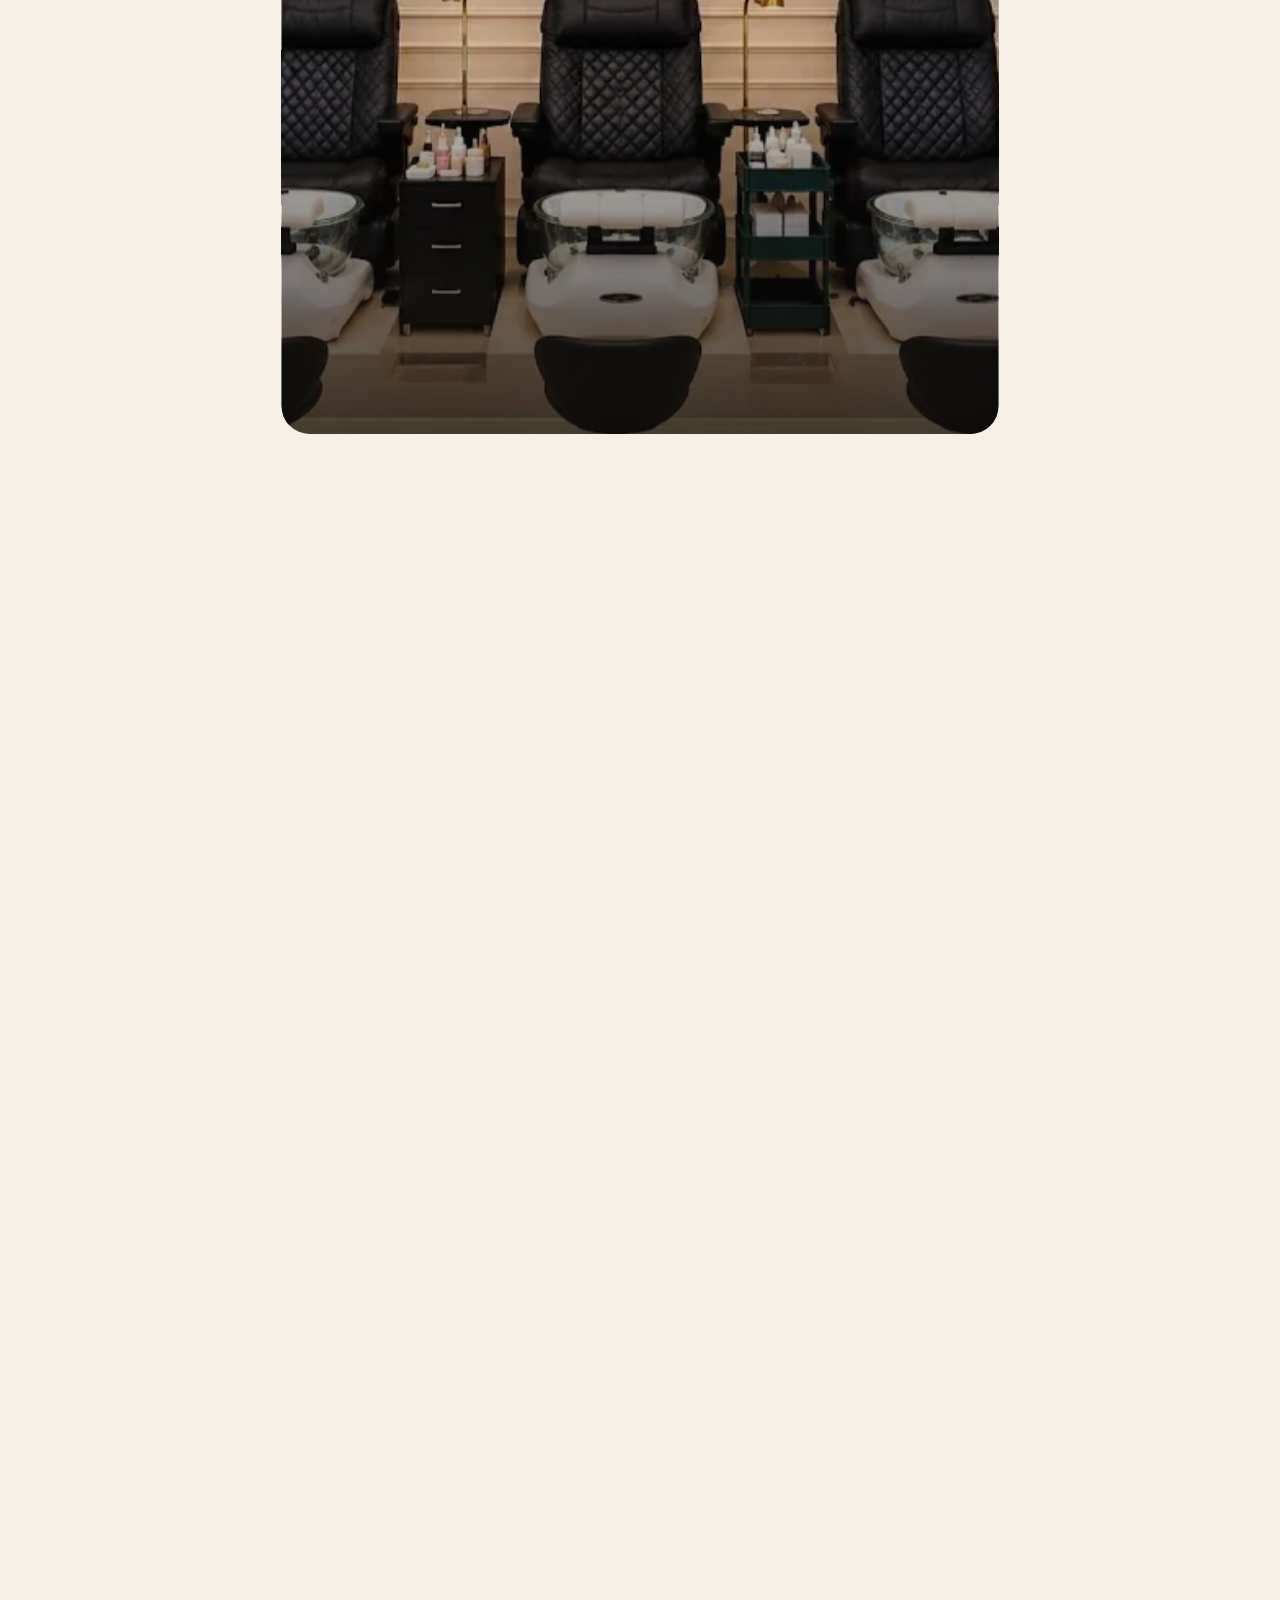
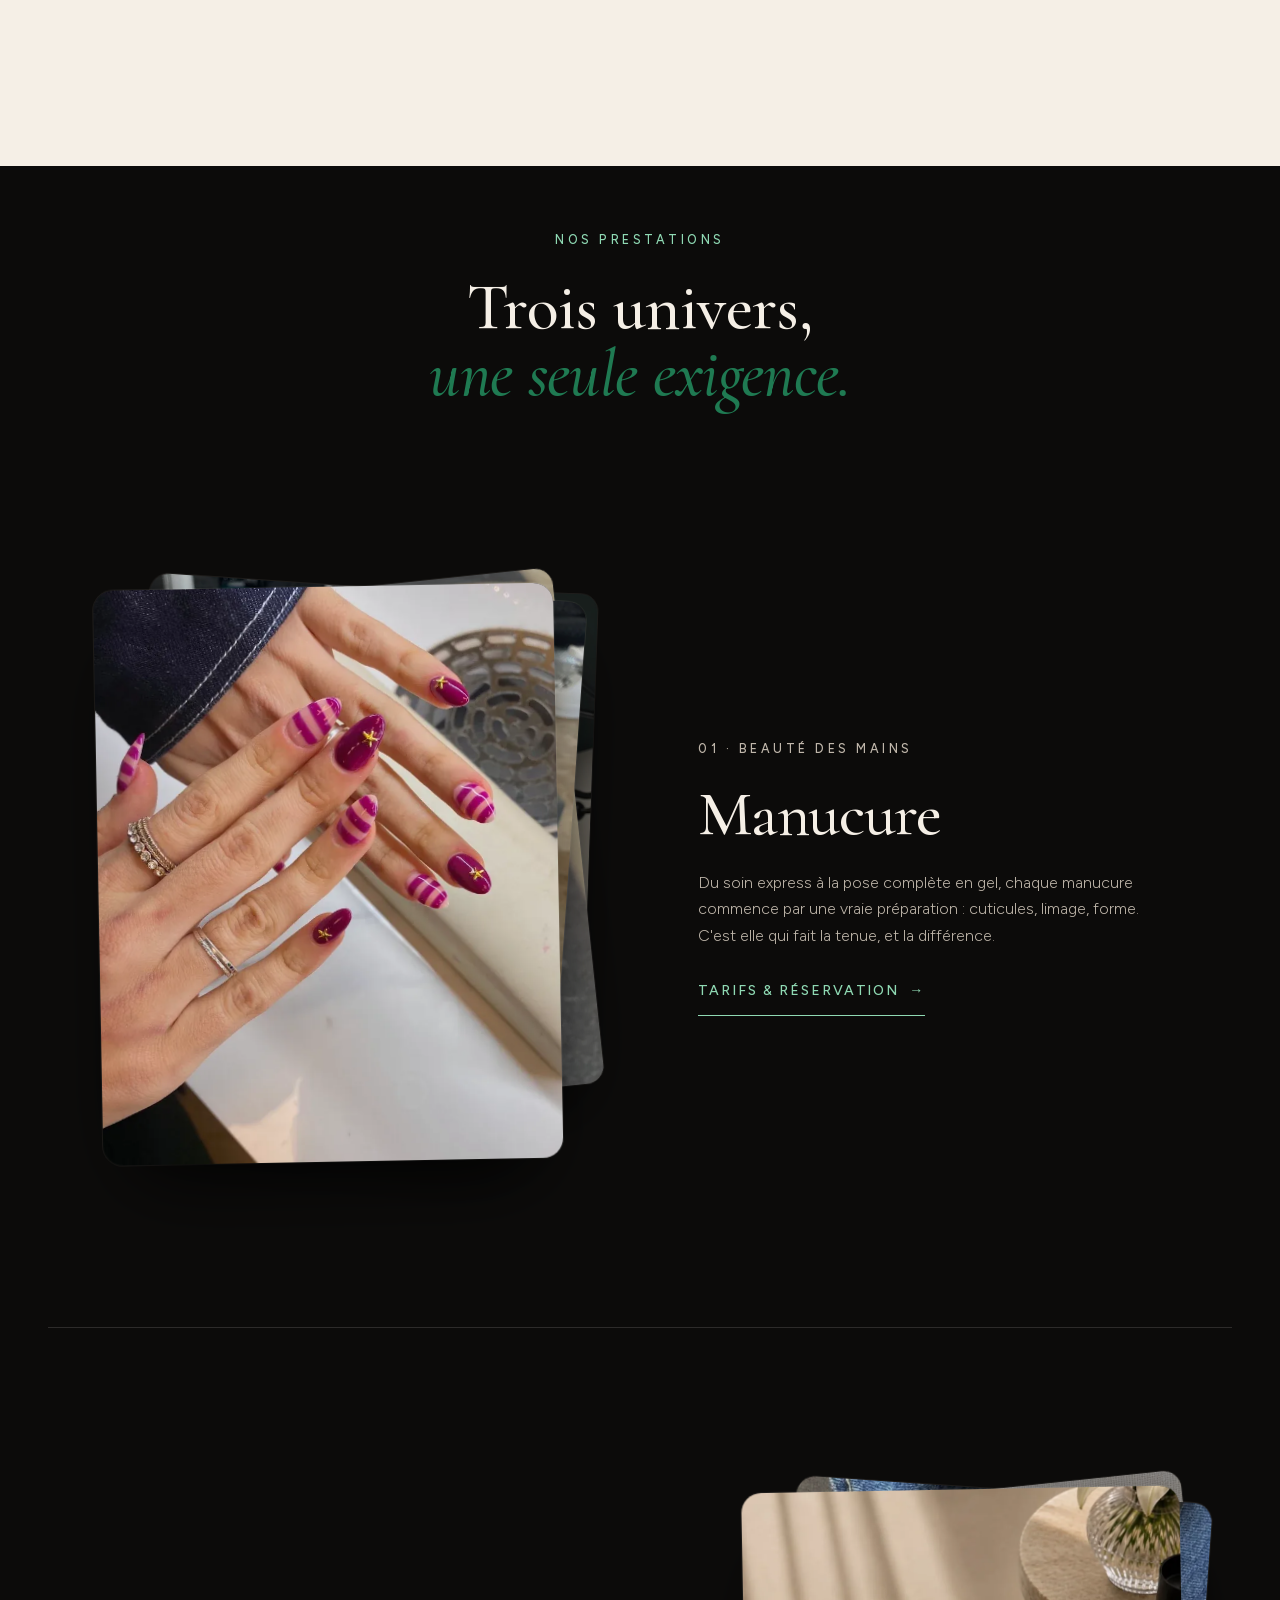
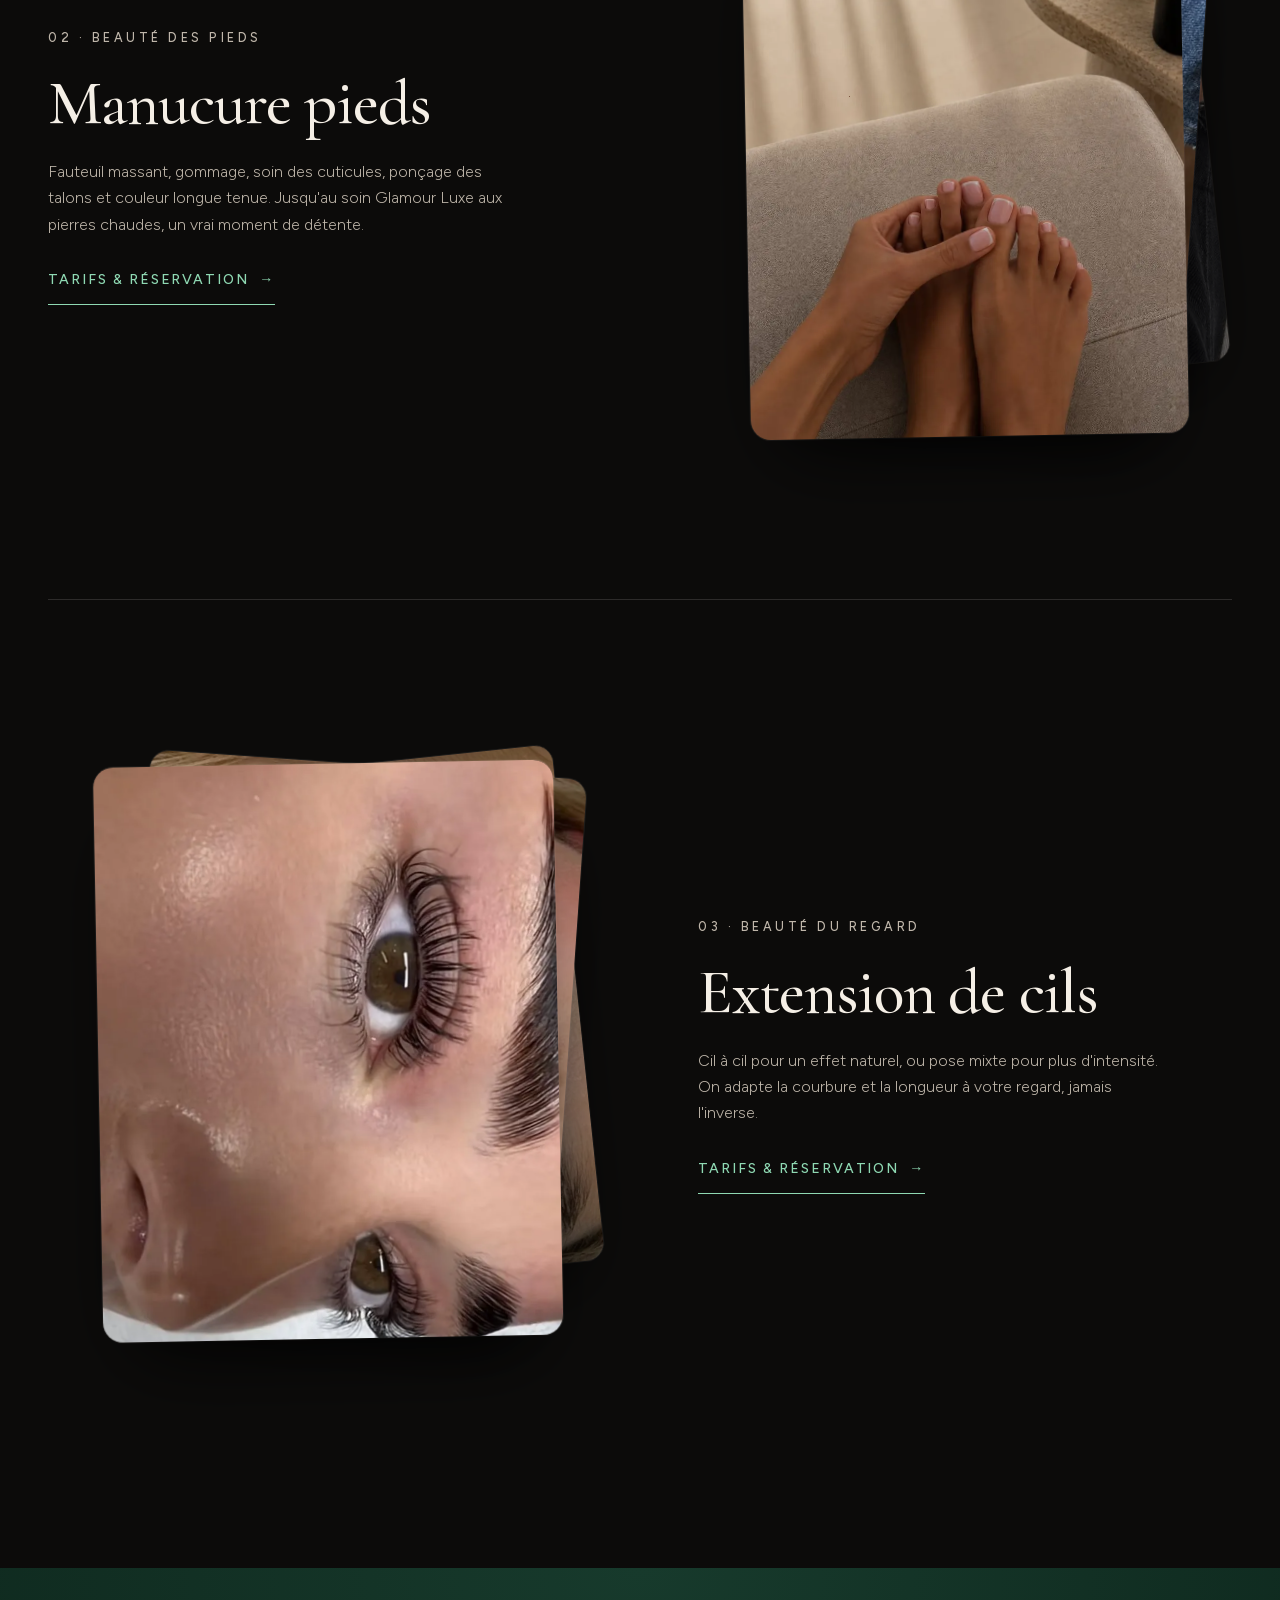
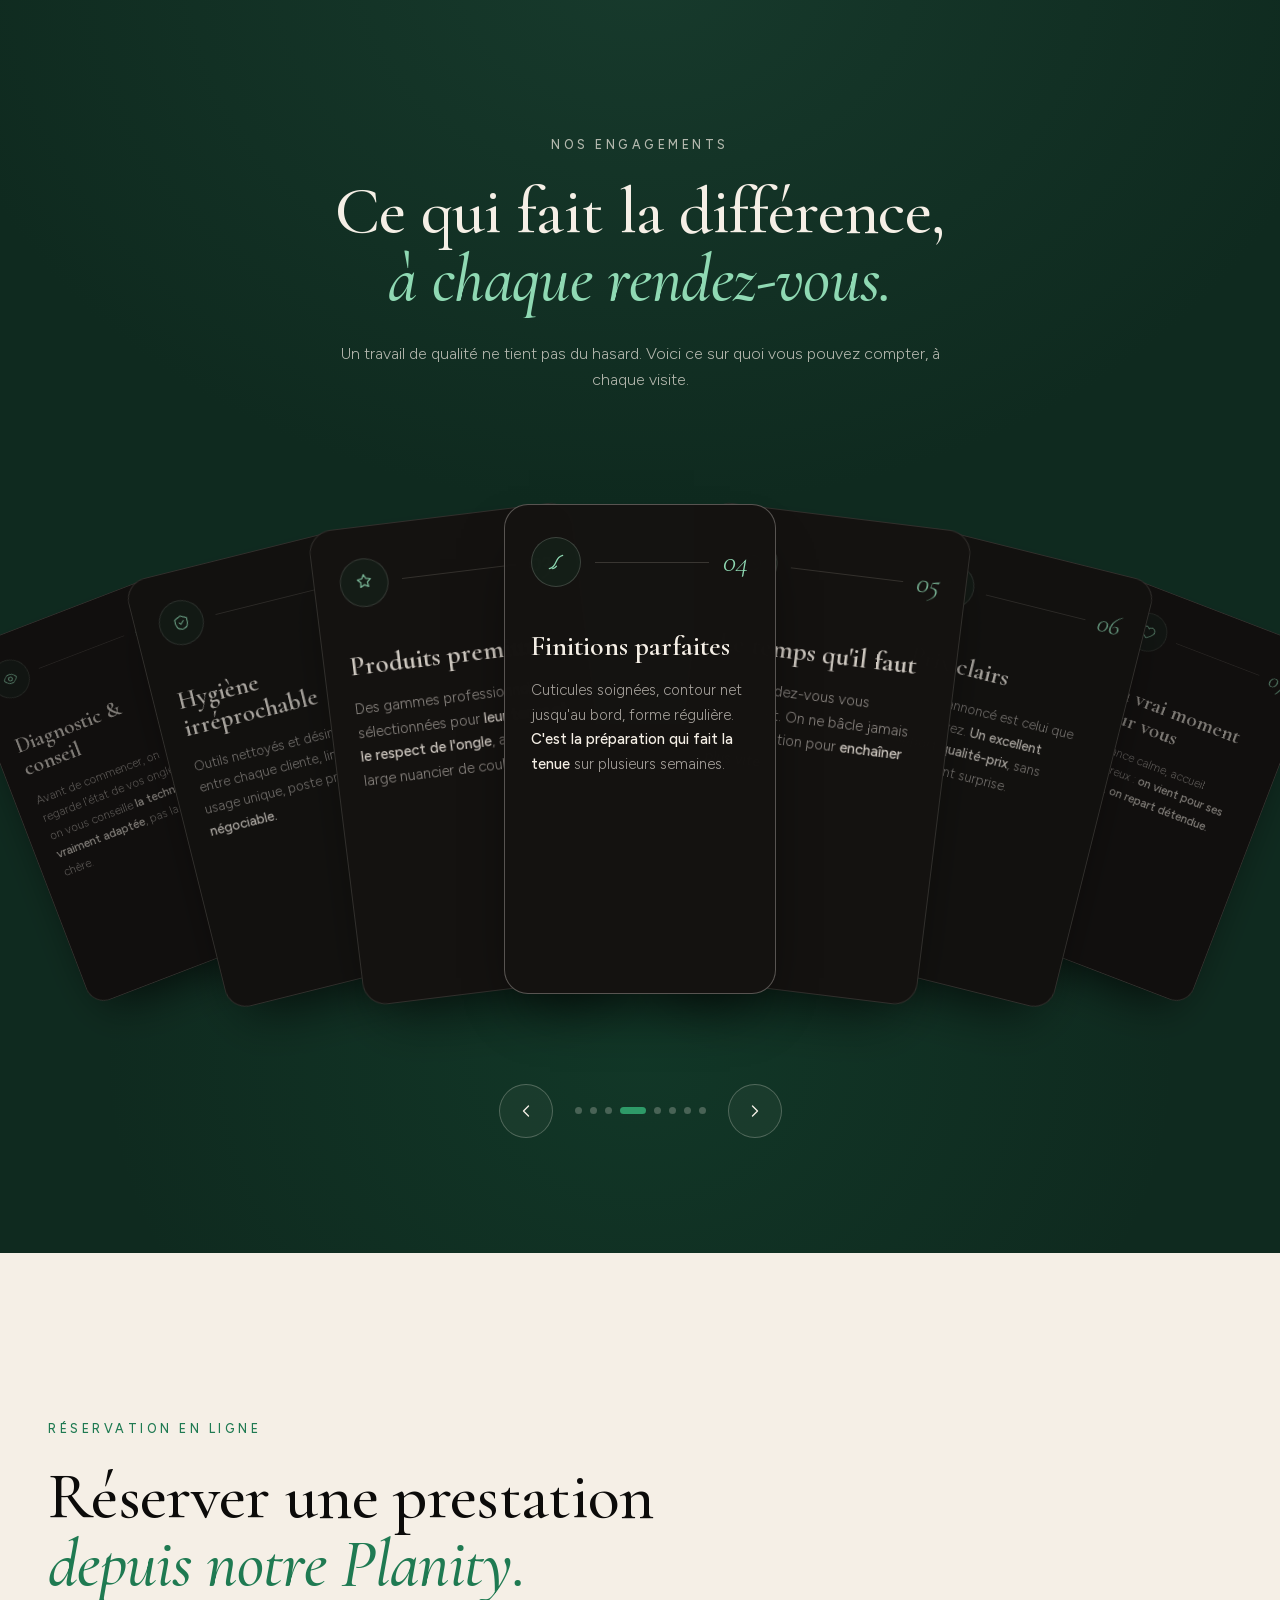
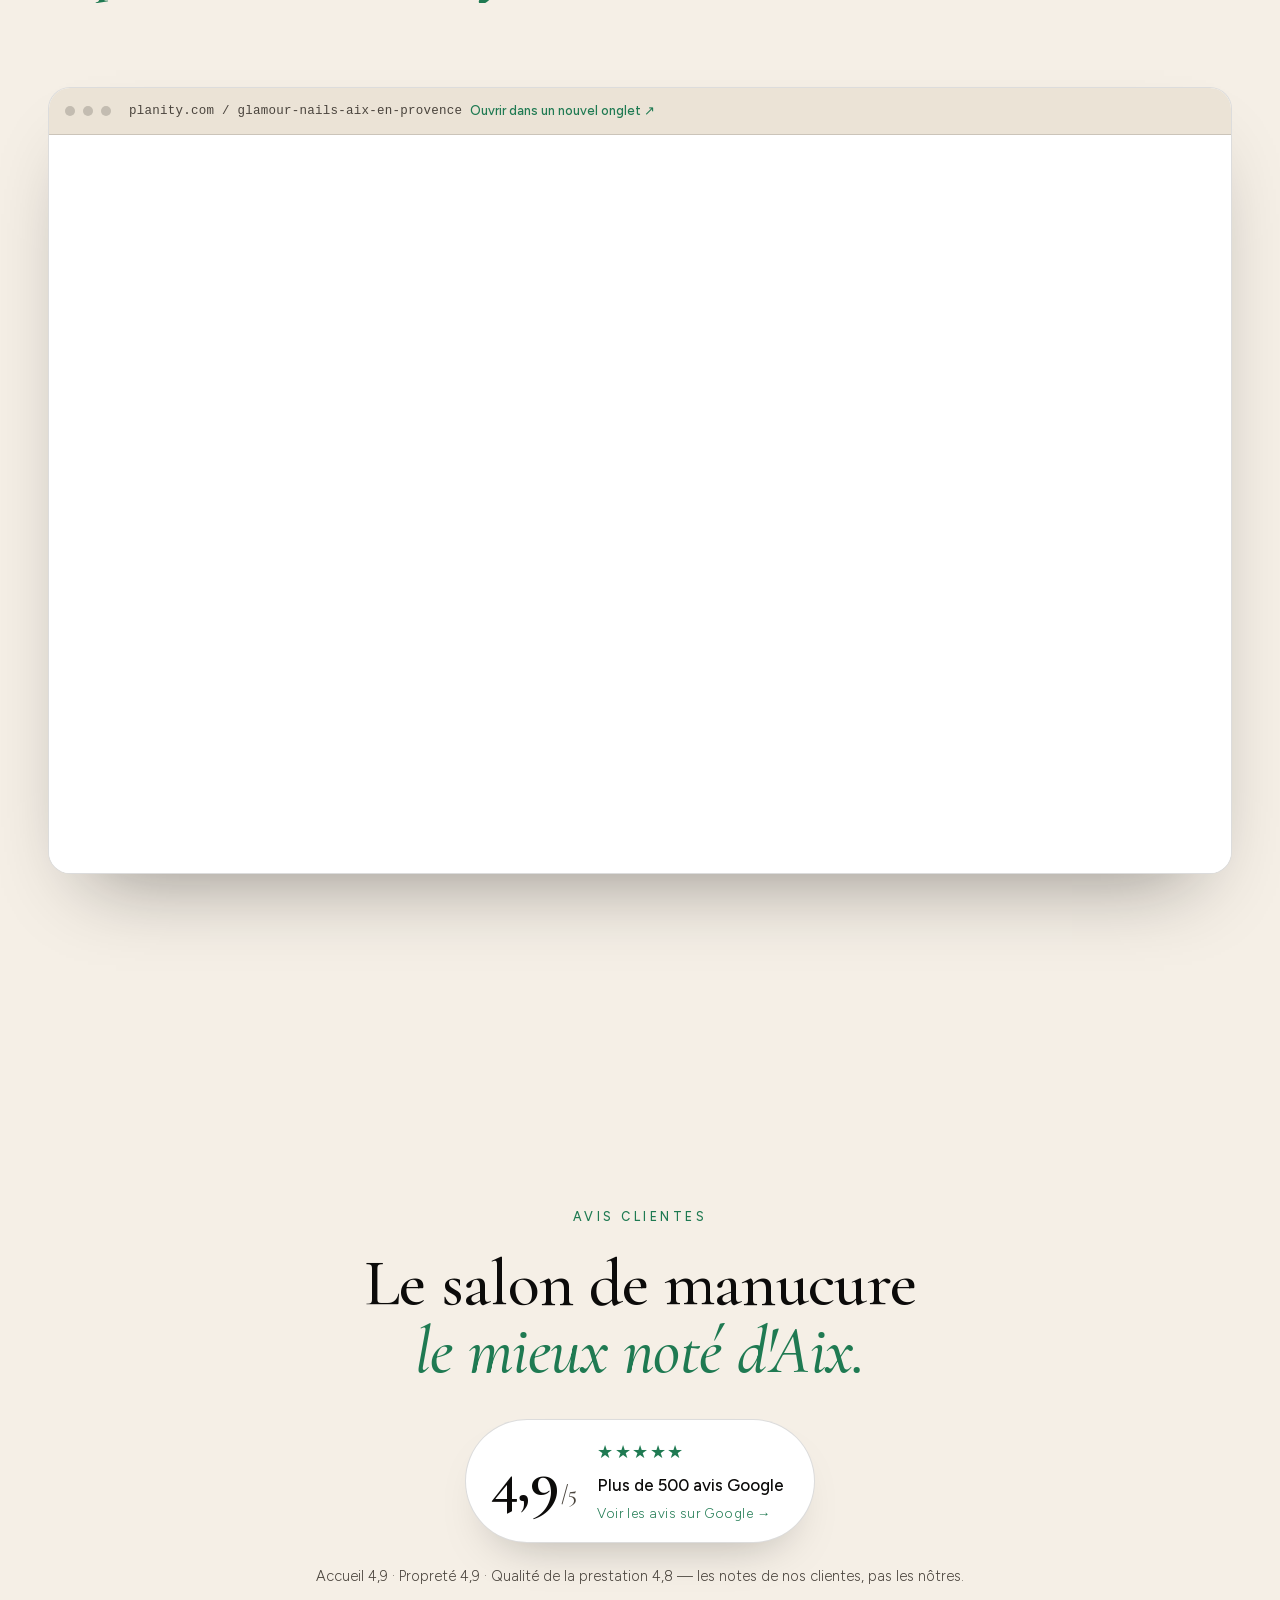
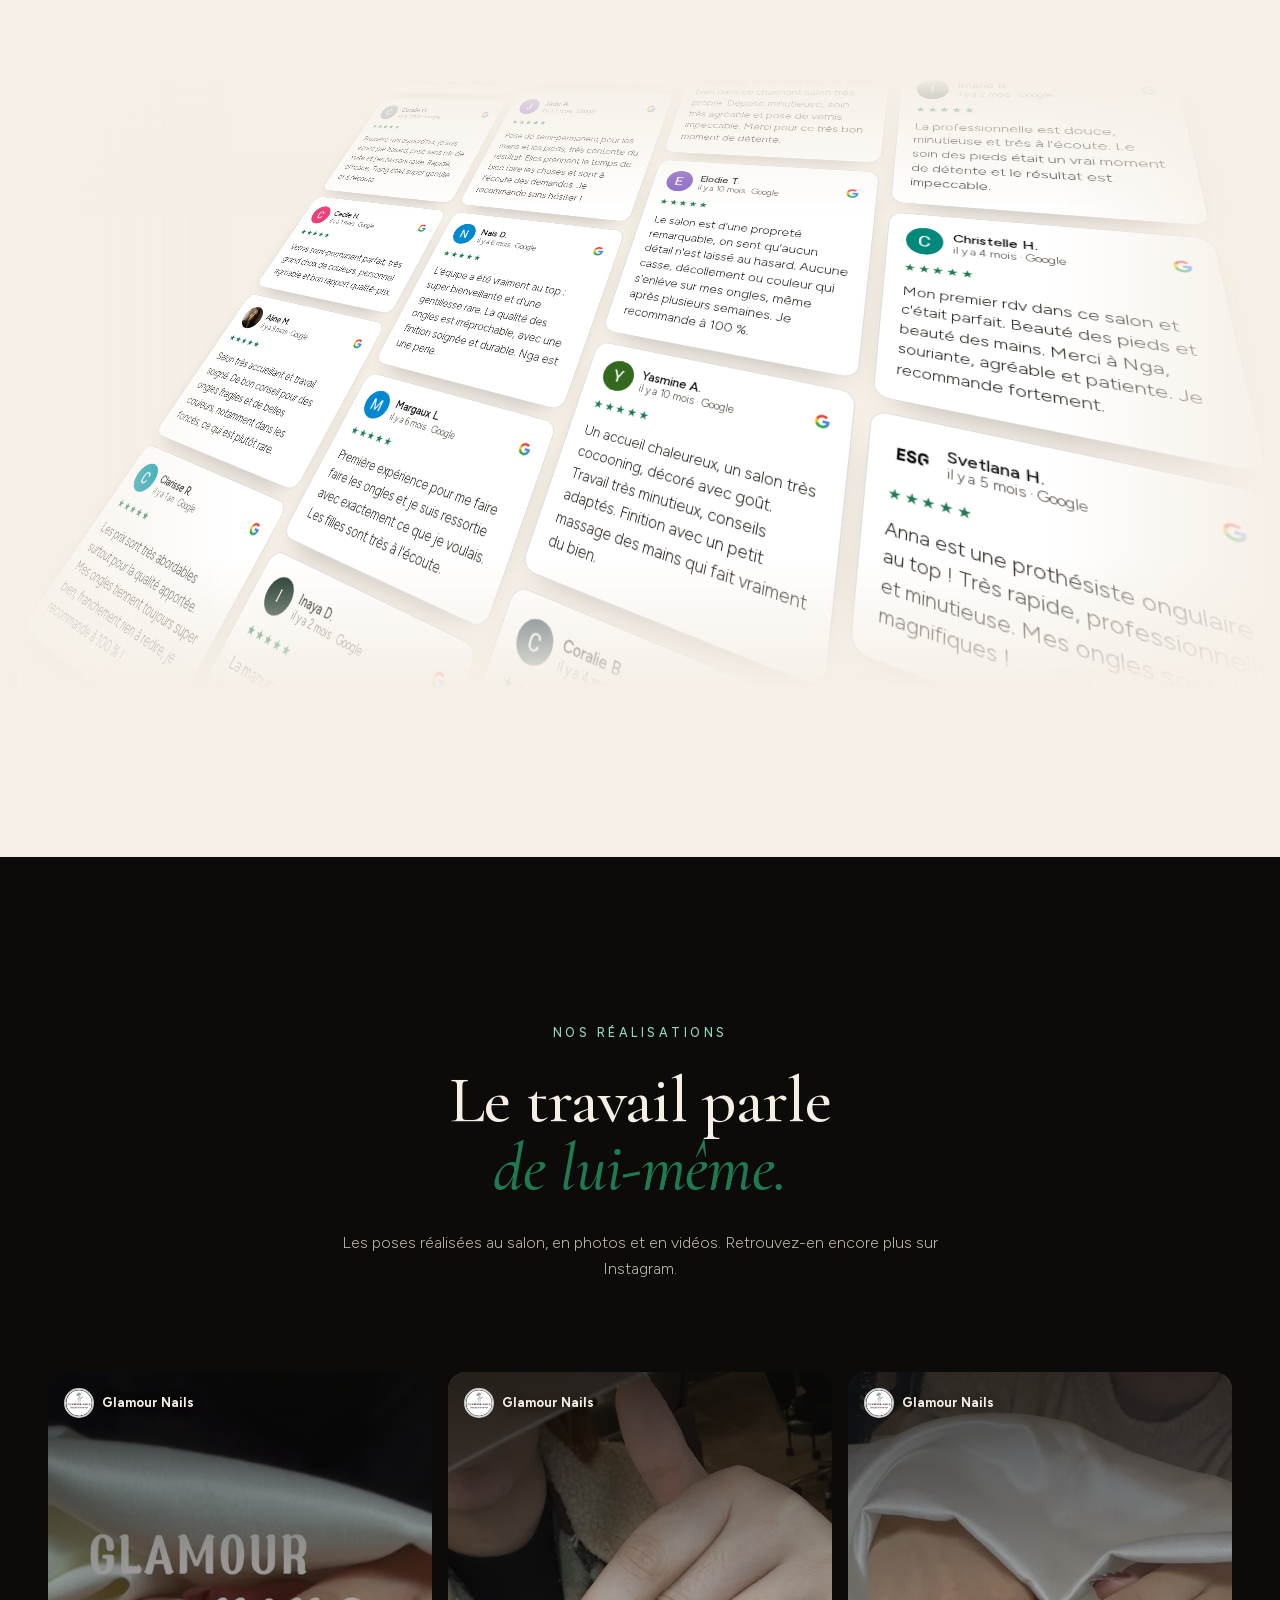
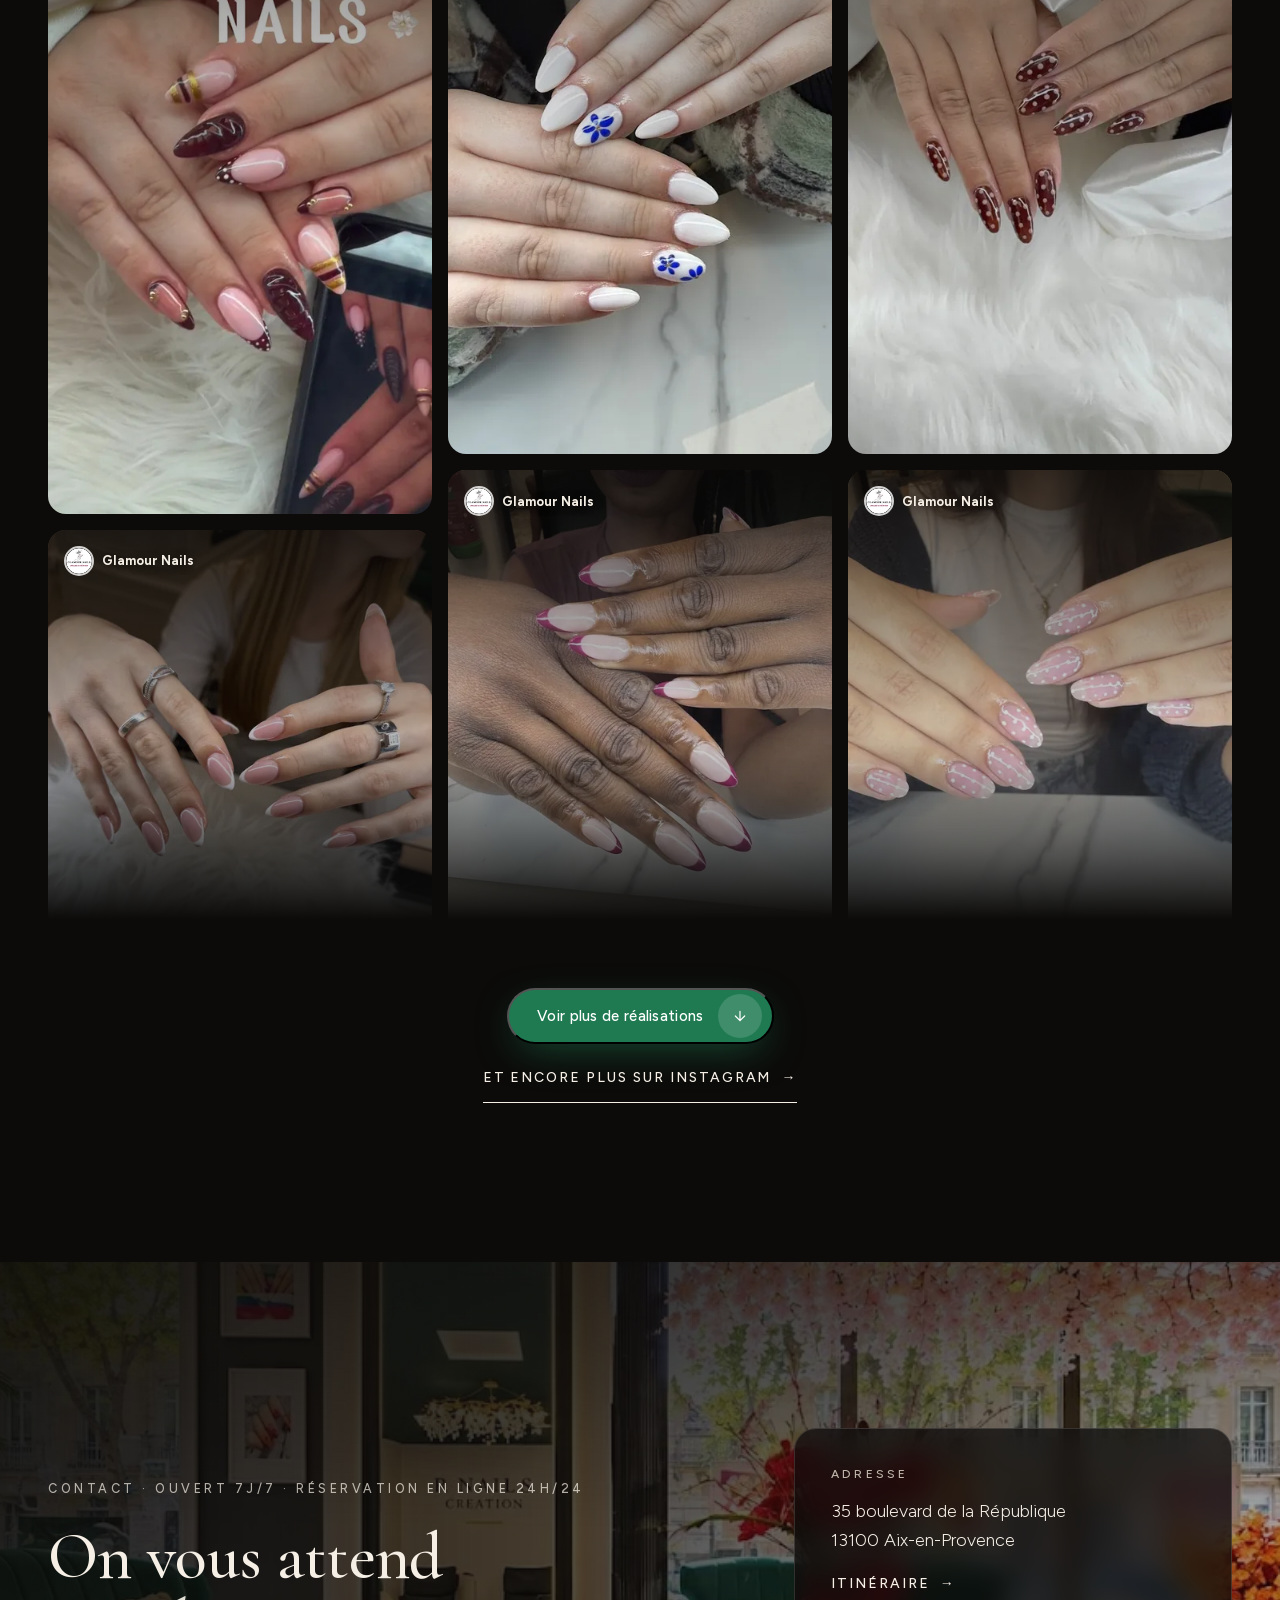
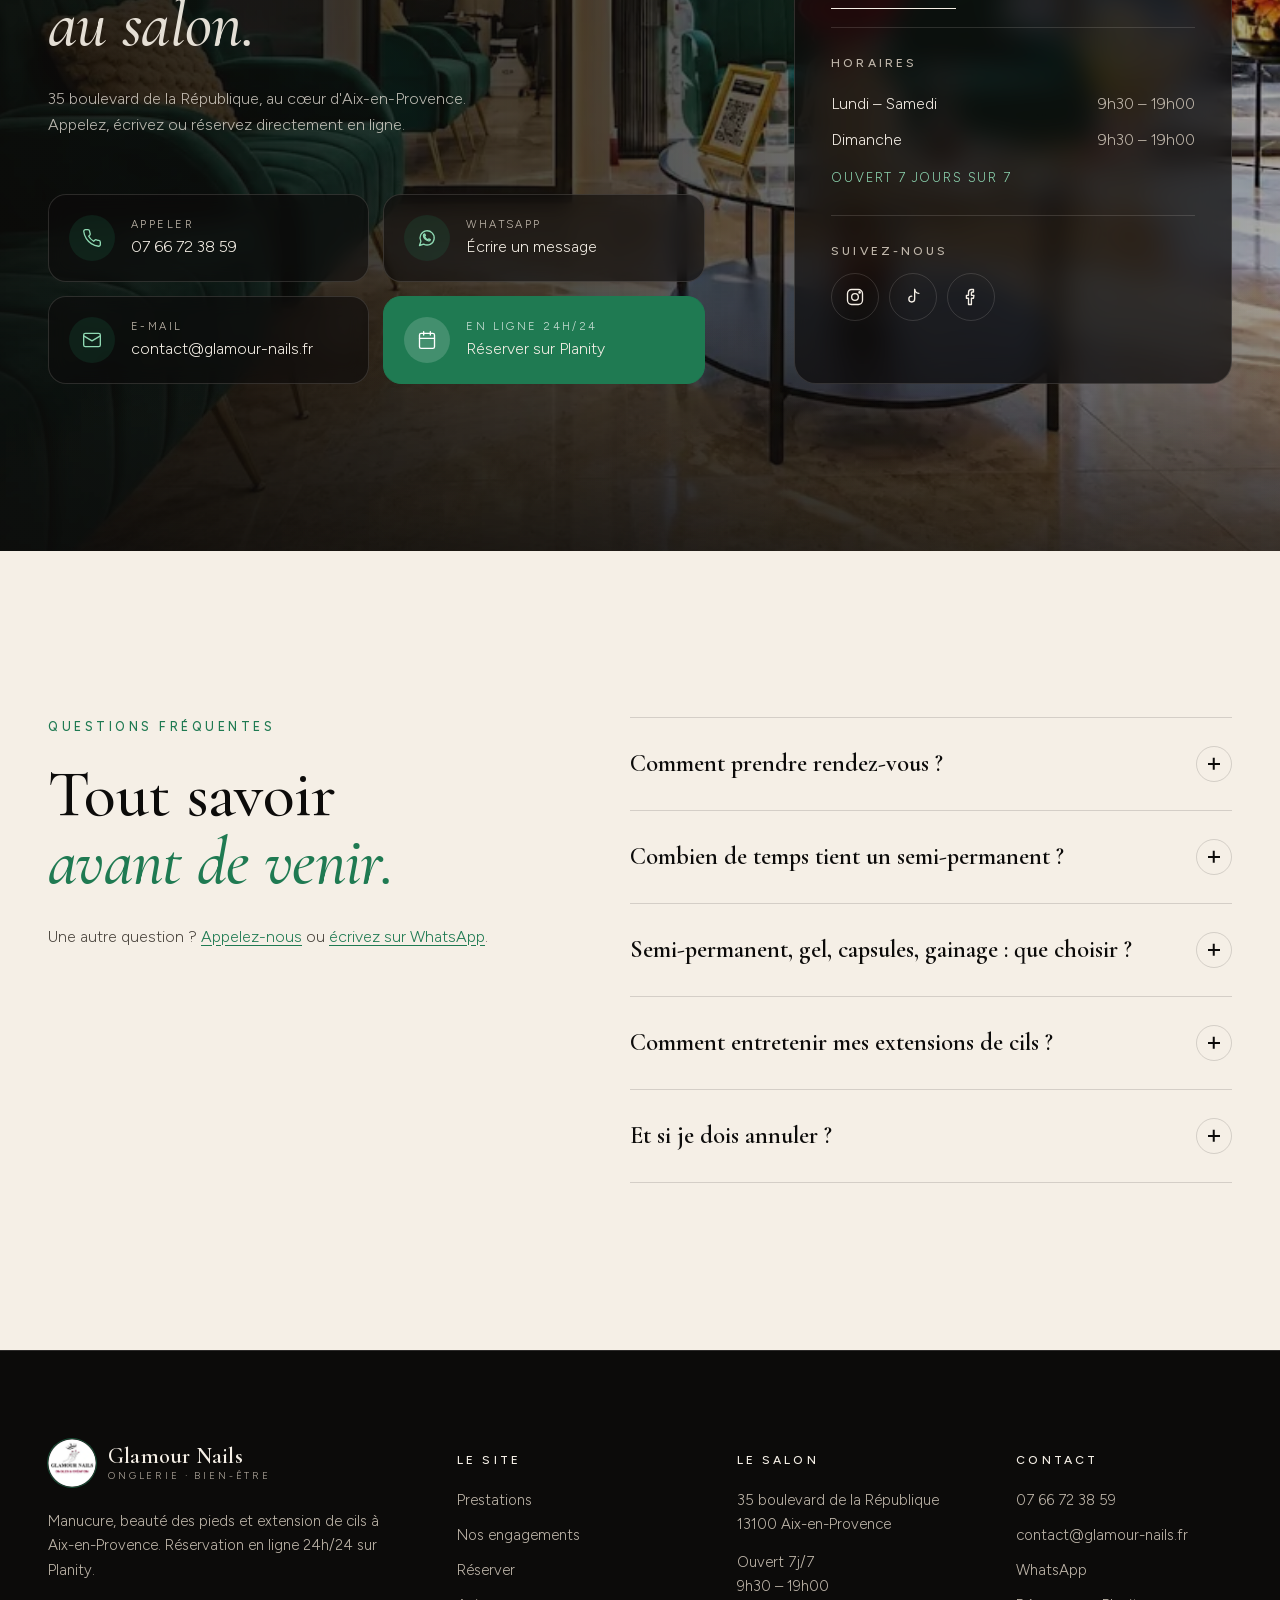
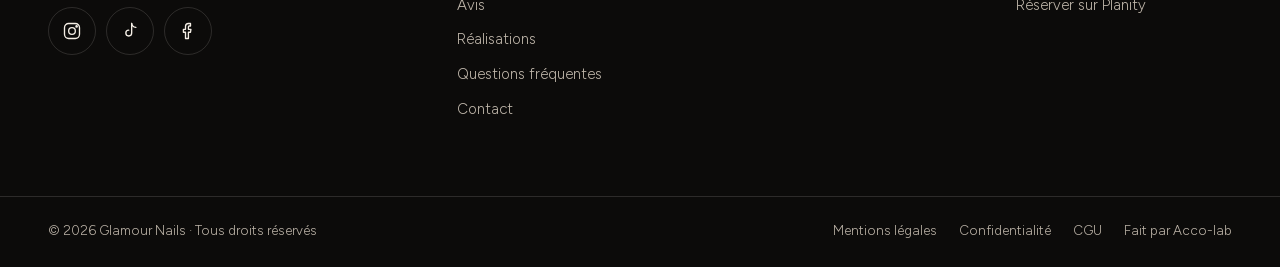
==== commit 9a679231: "Mobile : ouverture de l'image du salon plus rapide, accueil cadré sur la main Co-Authored-By: Claude" ====
--- a/index.html
+++ b/index.html
@@ -34,7 +34,7 @@
   <link rel="preload" as="font" type="font/woff2" href="fonts/cormorant-garamond.woff2" crossorigin>
   <link rel="preload" as="font" type="font/woff2" href="fonts/figtree.woff2" crossorigin>
   <link rel="preload" as="image" href="image/salon-glamour-nails-accueil-1200.webp" imagesrcset="image/salon-glamour-nails-accueil-800.webp 800w, image/salon-glamour-nails-accueil-1200.webp 1200w, image/salon-glamour-nails-accueil-1624.webp 1624w" imagesizes="100vw" fetchpriority="high">
-  <link rel="stylesheet" href="css/style.min.css?v=202610120023">
+  <link rel="stylesheet" href="css/style.min.css?v=202610122057">
 
   <!-- Données structurées : à compléter avec l'adresse et les horaires réels -->
   <script type="application/ld+json">
@@ -1321,6 +1321,6 @@
   <script src="js/vendor/Observer.min.js" defer></script>
   <script src="js/vendor/SplitText.min.js" defer></script>
   <script src="js/vendor/lenis.min.js" defer></script>
-  <script src="js/main.min.js?v=202610120023" defer></script>
+  <script src="js/main.min.js?v=202610122057" defer></script>
 </body>
 </html>
--- a/css/style.min.css
+++ b/css/style.min.css
@@ -1 +1 @@
-@font-face{font-family:Cormorant Garamond;font-style:normal;font-weight:300 700;font-display:swap;src:url(../fonts/cormorant-garamond.woff2) format("woff2");unicode-range:U+0000-00FF,U+0131,U+0152-0153,U+02BB-02BC,U+02C6,U+02DA,U+02DC,U+2000-206F,U+20AC,U+2122,U+2212,U+FEFF,U+FFFD}@font-face{font-family:Cormorant Garamond;font-style:italic;font-weight:300 700;font-display:swap;src:url(../fonts/cormorant-garamond-italic.woff2) format("woff2");unicode-range:U+0000-00FF,U+0131,U+0152-0153,U+02BB-02BC,U+02C6,U+02DA,U+02DC,U+2000-206F,U+20AC,U+2122,U+2212,U+FEFF,U+FFFD}@font-face{font-family:Figtree;font-style:normal;font-weight:300 900;font-display:swap;src:url(../fonts/figtree.woff2) format("woff2");unicode-range:U+0000-00FF,U+0131,U+0152-0153,U+02BB-02BC,U+02C6,U+02DA,U+02DC,U+2000-206F,U+20AC,U+2122,U+2212,U+FEFF,U+FFFD}:root{--noir: #0c0b0a;--noir-2: #151311;--noir-3: #1e1b18;--accent: #1f7a52;--accent-vif: #2e9a68;--accent-sombre: #124a31;--accent-clair: #8fd9b3;--ivoire: #f5efe6;--ivoire-2: #ebe3d6;--blanc: #ffffff;--vert: #0f2a1f;--vert-2: #173a2c;--vert-3: #22503d;--texte-clair: #bfb6aa;--texte-sombre: #4a443d;--ligne-clair: rgba(245, 239, 230, .14);--ligne-sombre: rgba(12, 11, 10, .14);--serif: "Cormorant Garamond", "Cormorant", "Garamond", Georgia, serif;--sans: "Figtree", "Helvetica Neue", Arial, sans-serif;--wrap: 1280px;--gutter: clamp(16px, 4vw, 48px);--radius: 22px;--ease: cubic-bezier(.22, 1, .36, 1);--ease-io: cubic-bezier(.65, 0, .35, 1)}*,*:before,*:after{box-sizing:border-box}html{-webkit-text-size-adjust:100%}html.lenis,html.lenis body{height:auto}.lenis.lenis-smooth{scroll-behavior:auto!important}.lenis.lenis-stopped{overflow:hidden}body{margin:0;background:var(--noir);color:var(--ivoire);font-family:var(--sans);font-weight:300;font-size:clamp(16px,1.05vw,17.5px);line-height:1.65;-webkit-font-smoothing:antialiased;overflow-x:hidden}body.is-loading{overflow:hidden}img{display:block;max-width:100%}main{overflow-x:clip}.nowrap{white-space:nowrap}.only-mobile{display:none}a{color:inherit}button{font:inherit;color:inherit;cursor:pointer}svg{display:block}::selection{background:var(--accent);color:var(--blanc)}.wrap{width:100%;max-width:var(--wrap);margin:0 auto;padding:0 var(--gutter)}.section{position:relative;padding:clamp(96px,13vw,180px) 0}.section--light{background:var(--ivoire);color:var(--noir)}.section--green{background:var(--vert);color:var(--ivoire)}.skip{position:fixed;left:16px;top:-60px;z-index:999;background:var(--accent);color:#fff;padding:10px 16px;border-radius:8px}.skip:focus{top:16px}:focus-visible{outline:2px solid var(--accent-vif);outline-offset:3px}.kicker,.eyebrow{font-family:var(--sans);font-size:12.5px;font-weight:500;letter-spacing:.28em;text-transform:uppercase;margin:0 0 22px;color:var(--texte-clair)}.section--light .kicker{color:var(--texte-sombre)}.kicker--red,.section--light .kicker--red{color:var(--accent)}.kicker--light{color:#f5efe6b3}.sec-head{margin-bottom:clamp(56px,7vw,96px);max-width:780px}.sec-head--center{margin-left:auto;margin-right:auto;text-align:center}.sec-head--split{max-width:none;display:flex;align-items:flex-end;justify-content:space-between;gap:40px;flex-wrap:wrap}.sec-head--split .sec-lead{max-width:380px;margin:0}.sec-title,.band__title{font-family:var(--serif);font-weight:500;font-size:clamp(38px,5.2vw,78px);line-height:1.02;letter-spacing:-.01em;margin:0}.sec-title em,.band__title em,.hero__title em{font-style:italic;color:var(--accent)}.section--green .sec-title em{color:var(--accent-clair)}.contact .sec-title em,.band__title em{color:var(--ivoire);opacity:.92}.sec-lead{font-size:clamp(16px,1.2vw,19px);color:var(--texte-clair);margin:28px auto 0;max-width:600px}.section--light .sec-lead{color:var(--texte-sombre)}.sec-lead a{color:var(--accent);text-underline-offset:3px}.line-mask{overflow:hidden;padding-bottom:.08em;margin-bottom:-.08em}.btn{--h: 56px;position:relative;display:inline-flex;align-items:center;gap:14px;height:var(--h);padding:0 10px 0 28px;border-radius:999px;font-family:var(--sans);font-size:15px;font-weight:500;letter-spacing:.02em;text-decoration:none;white-space:nowrap;transition:background .35s var(--ease),color .35s var(--ease),border-color .35s var(--ease),box-shadow .35s var(--ease);will-change:transform}.btn:not(:has(.btn__icon)){padding-right:28px}.btn--sm{--h: 46px;font-size:14px;padding-left:22px;padding-right:6px}.btn__text{display:inline-block;line-height:1.4;height:1.4em;overflow:hidden}.btn__icon{width:calc(var(--h) - 12px);height:calc(var(--h) - 12px);border-radius:50%;display:grid;place-items:center;background:#ffffff24;transition:transform .5s var(--ease),background .35s}.btn__icon svg{width:16px;height:16px;fill:none;stroke:currentColor;stroke-width:1.8;stroke-linecap:round;stroke-linejoin:round}.btn:hover .btn__icon{transform:rotate(45deg)}.btn--red{background:var(--accent);color:var(--blanc);box-shadow:0 12px 40px -12px #1f7a52b3}.btn--red:hover{background:var(--accent-vif);box-shadow:0 18px 50px -12px #2e9a68cc}.btn--ghost{border:1px solid rgba(245,239,230,.35);color:var(--ivoire);backdrop-filter:blur(8px);background:#0c0b0a33}.btn--ghost:hover{border-color:var(--ivoire);background:#f5efe614}.btn--dark{background:var(--noir);color:var(--ivoire)}.btn--dark:hover{background:var(--accent)}.btn__text .char{display:inline-block;text-shadow:0 1.4em currentColor;transition:transform .55s var(--ease)}.btn:hover .btn__text .char{transform:translateY(-1.4em)}.link-arrow{display:inline-flex;align-items:center;gap:10px;font-weight:500;font-size:14px;letter-spacing:.14em;text-transform:uppercase;text-decoration:none;color:var(--accent);position:relative;padding-bottom:6px}.link-arrow:after{content:"";position:absolute;left:0;bottom:0;width:100%;height:1px;background:currentColor;transform-origin:right;transition:transform .6s var(--ease)}.link-arrow:hover:after{transform:scaleX(0);transform-origin:left}.link-arrow span{transition:transform .5s var(--ease)}.link-arrow:hover span{transform:translate(6px)}.link-arrow--light{color:var(--ivoire)}.loader{position:fixed;inset:0;z-index:1000;display:grid;place-items:center;background:var(--noir);clip-path:inset(0 0 0 0)}.loader__inner{text-align:center}.loader__logo{position:relative;width:150px;height:150px;margin:0 auto 26px}.loader__logo img{width:100%;height:100%;border-radius:50%;animation:logoIn 1.1s var(--ease) .15s both}.loader__mono{position:absolute;inset:-12px;width:calc(100% + 24px);height:calc(100% + 24px);overflow:visible}@keyframes logoIn{0%{opacity:0;transform:scale(.85)}}.loader__ring{fill:none;stroke:var(--accent);stroke-width:1.4;stroke-dasharray:352;stroke-dashoffset:352;transform:rotate(-90deg);transform-origin:center;animation:ring 1.6s var(--ease-io) forwards}.loader__mono text{font-family:var(--serif);font-style:italic;font-size:58px;fill:var(--ivoire)}.loader__name{font-family:var(--serif);font-size:22px;letter-spacing:.06em;margin:0}.loader__count{font-size:12px;letter-spacing:.3em;color:var(--texte-clair);margin:10px 0 0}@keyframes ring{to{stroke-dashoffset:0}}.progress{position:fixed;top:0;left:0;right:0;height:2px;z-index:200;pointer-events:none}.progress__bar{display:block;height:100%;background:linear-gradient(90deg,var(--accent-sombre),var(--accent-vif));transform:scaleX(0);transform-origin:left}.cursor{display:none}@media(hover:hover)and (pointer:fine){.cursor{display:block;position:fixed;inset:0;pointer-events:none;z-index:300;opacity:0;transition:opacity .4s}.cursor.is-on{opacity:1}.cursor__dot,.cursor__ring{position:fixed;top:0;left:0;border-radius:50%;pointer-events:none}.cursor__dot{width:6px;height:6px;margin:-3px 0 0 -3px;background:var(--accent-vif)}.cursor__ring{width:38px;height:38px;margin:-19px 0 0 -19px;border:1px solid rgba(31,122,82,.55);display:grid;place-items:center;transition:width .4s var(--ease),height .4s var(--ease),margin .4s var(--ease),background .4s,border-color .4s}.cursor__label{font-style:normal;font-size:11px;letter-spacing:.18em;text-transform:uppercase;color:#fff;opacity:0;transition:opacity .3s}.cursor.is-hover .cursor__ring{width:62px;height:62px;margin:-31px 0 0 -31px;border-color:var(--accent)}.cursor.is-drag .cursor__ring{width:92px;height:92px;margin:-46px 0 0 -46px;background:var(--accent);border-color:var(--accent)}.cursor.is-drag .cursor__label{opacity:1}.cursor.is-drag .cursor__dot{opacity:0}}.header{position:fixed;top:16px;left:0;right:0;z-index:100;padding:0 var(--gutter);transition:transform .6s var(--ease)}.header.is-hidden{transform:translateY(-140%)}.header__pill{max-width:var(--wrap);margin:0 auto;height:68px;padding:0 10px 0 22px;display:flex;align-items:center;gap:24px;border-radius:999px;border:1px solid transparent;transition:background .5s var(--ease),border-color .5s,box-shadow .5s}.header.is-solid .header__pill{background:#0c0b0adb;border-color:var(--ligne-clair);backdrop-filter:blur(16px) saturate(1.3);-webkit-backdrop-filter:blur(16px) saturate(1.3);box-shadow:0 20px 50px -25px #000000b3}.brand{display:flex;align-items:center;gap:12px;text-decoration:none;margin-right:auto}.brand__logo{width:48px;height:48px;border-radius:50%;flex-shrink:0;box-shadow:0 0 0 1px #1f7a5299}.brand__mono{width:42px;height:42px;border-radius:50%;border:1px solid var(--accent);display:grid;place-items:center;font-family:var(--serif);font-style:italic;font-size:24px;line-height:1;padding-bottom:3px}.brand__text{display:flex;flex-direction:column;line-height:1.1}.brand__name{font-family:var(--serif);font-weight:600;font-size:22px;letter-spacing:.01em}.brand__tag{font-size:9.5px;letter-spacing:.3em;text-transform:uppercase;color:var(--texte-clair);margin-top:3px}.nav{display:flex;gap:6px}.nav a{position:relative;padding:8px 14px;font-size:14.5px;font-weight:400;text-decoration:none;color:#f5efe6d1;transition:color .3s}.nav a:after{content:"";position:absolute;left:14px;right:14px;bottom:4px;height:1px;background:var(--accent-vif);transform:scaleX(0);transform-origin:right;transition:transform .5s var(--ease)}.nav a:hover,.nav a.is-active{color:var(--blanc)}.nav a:hover:after,.nav a.is-active:after{transform:scaleX(1);transform-origin:left}.burger{display:none;width:48px;height:48px;border-radius:50%;border:1px solid var(--ligne-clair);background:#0c0b0a66;position:relative}.burger span{position:absolute;left:14px;right:14px;height:1.5px;background:var(--ivoire);transition:transform .5s var(--ease),top .5s var(--ease)}.burger span:first-child{top:19px}.burger span:last-child{top:27px}.burger[aria-expanded=true] span:first-child{top:23px;transform:rotate(45deg)}.burger[aria-expanded=true] span:last-child{top:23px;transform:rotate(-45deg)}.mmenu{position:fixed;inset:0;z-index:90;background:var(--noir);display:flex;flex-direction:column;justify-content:space-between;padding:120px var(--gutter) 40px;clip-path:circle(0% at calc(100% - 50px) 50px);transition:clip-path .8s var(--ease-io)}.mmenu.is-open{clip-path:circle(150% at calc(100% - 50px) 50px)}.mmenu nav{display:flex;flex-direction:column}.mmenu nav a{font-family:var(--serif);font-size:clamp(34px,9vw,56px);line-height:1.25;text-decoration:none;display:flex;align-items:baseline;gap:16px;border-bottom:1px solid var(--ligne-clair);padding:10px 0;opacity:0;transform:translateY(24px);transition:opacity .6s var(--ease),transform .6s var(--ease)}.mmenu nav a small{font-family:var(--sans);font-size:12px;color:var(--accent-vif);letter-spacing:.2em}.mmenu.is-open nav a{opacity:1;transform:none}.mmenu.is-open nav a:nth-child(2){transition-delay:.05s}.mmenu.is-open nav a:nth-child(3){transition-delay:.1s}.mmenu.is-open nav a:nth-child(4){transition-delay:.15s}.mmenu.is-open nav a:nth-child(5){transition-delay:.2s}.mmenu.is-open nav a:nth-child(6){transition-delay:.25s}.mmenu__foot{display:flex;flex-wrap:wrap;align-items:center;gap:20px;justify-content:space-between}.mmenu__tel{font-size:18px;text-decoration:none}.hero{position:relative;min-height:100vh;min-height:100svh;display:flex;flex-direction:column;justify-content:flex-end;overflow:hidden;isolation:isolate}.hero__bg{position:absolute;inset:0;z-index:-2;overflow:hidden}.hero__img{position:absolute;inset:0 0 -10%;width:100%;height:110%;object-fit:cover;object-position:62% 35%;will-change:transform}.hero__veil{position:absolute;inset:0;z-index:-1;background:linear-gradient(180deg,rgba(12,11,10,.45) 0%,rgba(12,11,10,.1) 35%,rgba(12,11,10,.6) 80%,var(--noir) 100%),linear-gradient(90deg,#0c0b0ad1,#0c0b0a59 48%,#0c0b0a00)}.hero__content{padding-top:160px;padding-bottom:40px}.eyebrow{display:inline-flex;align-items:center;gap:12px;color:var(--ivoire)}.dot{width:8px;height:8px;border-radius:50%;background:var(--accent-vif);box-shadow:0 0 #2e9a6899;animation:pulse 2.4s infinite}@keyframes pulse{70%{box-shadow:0 0 0 12px #2e9a6800}to{box-shadow:0 0 #2e9a6800}}.hero__title{font-family:var(--serif);font-weight:500;font-size:clamp(44px,6.2vw,96px);line-height:1.02;letter-spacing:-.01em;margin:0 0 28px;max-width:20ch}.hero__title em{color:var(--ivoire);font-weight:400}.hero__title .accent,.hero__title .accent .char{color:var(--accent-vif)}.hero__lead{max-width:520px;font-size:clamp(17px,1.35vw,20px);color:#f5efe6d1;margin:0 0 40px}.hero__actions{display:flex;flex-wrap:wrap;gap:14px}.hero__foot{display:flex;align-items:flex-end;justify-content:space-between;gap:24px;border-top:1px solid var(--ligne-clair);width:calc(100% - 2 * var(--gutter));max-width:calc(var(--wrap) - 2 * var(--gutter));padding:36px 0}.hero__facts{list-style:none;margin:0;padding:0;display:flex;flex-wrap:wrap;gap:clamp(20px,5vw,64px);font-size:14px;color:var(--texte-clair)}.hero__facts strong{display:block;font-family:var(--serif);font-weight:400;font-size:34px;color:var(--ivoire);line-height:1.1}.scroll-hint{display:flex;flex-direction:column;align-items:center;gap:10px;text-decoration:none;font-size:11px;letter-spacing:.3em;text-transform:uppercase;color:var(--texte-clair)}.scroll-hint i{width:1px;height:56px;background:var(--ligne-clair);position:relative;overflow:hidden}.scroll-hint i:after{content:"";position:absolute;left:0;top:-40%;width:100%;height:40%;background:var(--accent-vif);animation:drip 2s var(--ease-io) infinite}@keyframes drip{to{top:100%}}.ribbon{position:relative;z-index:2;background:var(--accent);color:var(--blanc);overflow:hidden;padding:18px 0;transform:rotate(-1.5deg) scale(1.04);margin:-24px 0 -8px;box-shadow:0 20px 60px -20px #1f7a5299}.ribbon__track{display:flex;width:max-content}.ribbon__row{display:flex;align-items:center;flex-shrink:0}.ribbon span{font-family:var(--serif);font-style:italic;font-size:clamp(22px,2.6vw,36px);padding:0 28px;white-space:nowrap}.ribbon b{font-weight:400;font-size:16px;opacity:.8}.manifeste{padding-top:clamp(90px,10vw,130px);padding-bottom:20px}.manifeste__grid{max-width:900px}.manifeste__text{font-family:var(--serif);font-weight:500;font-size:clamp(26px,3vw,42px);line-height:1.25;letter-spacing:-.01em;margin:0 0 36px}.manifeste .kicker{margin-bottom:16px}.manifeste__sign{display:flex;align-items:center;gap:20px;font-size:13px;letter-spacing:.24em;text-transform:uppercase;color:var(--accent)}.manifeste__sign p{margin:0}.manifeste__line{width:80px;height:1px;background:currentColor}.reveal-frame{background:var(--ivoire);position:relative;margin-top:-1px}.pin-spacer{background:var(--ivoire)}.reveal-frame__pin{height:100vh;height:100svh;display:grid;place-items:center;overflow:hidden}.reveal-frame__media{position:relative;width:100%;height:100%;overflow:hidden;clip-path:inset(18% 22% 18% 22% round 28px);will-change:clip-path}.reveal-frame__img{position:absolute;inset:-6% 0;background-size:cover;background-position:center 40%;transform:scale(1.2);will-change:transform}.reveal-frame__veil{position:absolute;inset:0;background:linear-gradient(180deg,#0c0b0a14,#0c0b0a33 40%,#0c0b0ae6 92%)}.reveal-frame__quote p{text-shadow:0 4px 30px rgba(0,0,0,.55)}.reveal-frame__quote{position:absolute;inset:auto 0 0;margin:0;text-align:center;padding:0 var(--gutter) clamp(48px,9vh,96px)}.reveal-frame__quote p{font-family:var(--serif);font-weight:500;font-size:clamp(32px,4.8vw,72px);line-height:1.05;letter-spacing:-.02em;margin:0;color:var(--ivoire)}.reveal-frame__quote p{letter-spacing:.01em}.univers{background:var(--noir);padding-top:clamp(40px,5vw,64px)}.univers .sec-head{margin-bottom:clamp(72px,9vw,130px)}.domaine{display:grid;grid-template-columns:1.05fr 1fr;grid-template-rows:auto auto;column-gap:clamp(32px,7vw,120px);row-gap:24px;align-items:center;margin-bottom:clamp(96px,12vw,180px)}.domaine:last-child{margin-bottom:0}.domaine+.domaine{position:relative;padding-top:clamp(64px,8vw,120px);margin-top:calc(clamp(96px,12vw,180px)*-1 + clamp(64px,8vw,120px))}.domaine+.domaine:before{content:"";position:absolute;left:0;right:0;top:0;height:1px;background:var(--ligne-clair)}.domaine__media{grid-column:1;grid-row:1 / span 2}.domaine__head{grid-column:2;grid-row:1;align-self:end}.domaine__body{grid-column:2;grid-row:2;align-self:start}.domaine--rev .domaine__media{grid-column:2}.domaine--rev .domaine__head,.domaine--rev .domaine__body{grid-column:1}.domaine__media{position:relative;aspect-ratio:4 / 5}.domaine__media .stack{height:100%}.domaine__media .stack__card{width:82%}.domaine .stack-meta{margin:36px 0 18px}.domaine .stack-nav{gap:10px}.domaine__num{position:absolute;left:24px;bottom:16px;font-family:var(--serif);font-style:italic;font-size:clamp(64px,9vw,130px);line-height:1;color:var(--ivoire);mix-blend-mode:difference}.domaine__title{font-family:var(--serif);font-weight:500;font-size:clamp(40px,5vw,72px);line-height:1;letter-spacing:-.02em;margin:0}.domaine__body p{color:var(--texte-clair);max-width:460px;margin:0 0 28px}.tags{list-style:none;display:flex;flex-wrap:wrap;gap:8px;margin:0 0 36px;padding:0}.tags li{font-size:13px;padding:7px 14px;border:1px solid var(--ligne-clair);border-radius:999px;color:#f5efe6d9;transition:border-color .3s,background .3s}.tags li:hover{border-color:var(--accent);background:#1f7a521f}.engagements{overflow:clip;padding-bottom:clamp(80px,9vw,130px)}.engagements:before{content:"";position:absolute;inset:0;background:radial-gradient(ellipse 60% 50% at 50% 85%,rgba(31,122,82,.16),transparent 70%),radial-gradient(ellipse 80% 60% at 50% 0%,var(--vert-2),transparent 70%);pointer-events:none}.engagements .sec-head{position:relative;margin-bottom:40px}.engagements .sec-lead{color:#f5efe6b8}.fan{--fan-w: 272px;--fan-h: 490px;--fan-x: 600px;position:relative;outline:none}.fan__stage{position:relative;height:calc(var(--fan-h) + 150px);touch-action:pan-y;user-select:none}.fan__card{position:absolute;left:50%;top:70px;width:var(--fan-w);height:var(--fan-h);margin-left:calc(var(--fan-w) / -2);transform-origin:50% 50%;opacity:0;will-change:transform,opacity;perspective:900px}.fan__inner{position:relative;height:100%;padding:32px 26px;border-radius:24px;background:var(--noir-2);border:1px solid rgba(245,239,230,.12);box-shadow:0 30px 60px -25px #000c;transform:rotateX(var(--rx, 0deg)) rotateY(var(--ry, 0deg));transition:transform .5s var(--ease),border-color .5s;overflow:hidden}.fan__inner:after{content:"";position:absolute;inset:0;border-radius:inherit;pointer-events:none;background:var(--noir);opacity:var(--dim, 0);transition:opacity .6s var(--ease)}.fan__card.is-front .fan__inner{border-color:#f5efe64d}.fan__top{display:flex;align-items:center;gap:14px;margin-bottom:44px}.fan__icon{width:50px;height:50px;border-radius:50%;display:grid;place-items:center;border:1px solid rgba(245,239,230,.18);background:#1f7a521f;flex-shrink:0}.fan__icon svg{width:20px;height:20px;fill:none;stroke:var(--accent-clair);stroke-width:1.5;stroke-linecap:round;stroke-linejoin:round}.fan__rule{flex:1;height:1px;background:#f5efe629}.fan__num{font-family:var(--serif);font-style:italic;font-size:30px;color:var(--accent-clair)}.fan__card h3{font-family:var(--serif);font-weight:600;font-size:28px;line-height:1.1;margin:0 0 16px}.fan__card p{font-size:15px;line-height:1.65;color:#f5efe6a8;margin:0}.fan__card p strong{color:var(--ivoire);font-weight:500}.fan__nav{display:flex;align-items:center;justify-content:center;gap:22px;position:relative;z-index:20;margin-top:10px}.fan__arrow{width:54px;height:54px;border-radius:50%;display:grid;place-items:center;border:1px solid rgba(245,239,230,.25);background:#f5efe60a;transition:background .35s,border-color .35s,transform .35s var(--ease)}.fan__arrow svg{width:20px;height:20px;fill:none;stroke:currentColor;stroke-width:1.6;stroke-linecap:round;stroke-linejoin:round}.fan__arrow:hover{background:var(--accent);border-color:var(--accent);transform:scale(1.06)}.fan__arrow--dark{border-color:var(--ligne-clair)}.fan__dots{display:flex;gap:8px}.fan__dot{width:7px;height:7px;border-radius:99px;background:#f5efe640;transition:width .5s var(--ease),background .5s}.fan__dot.is-on{width:26px;background:var(--accent-vif)}.tabs{position:relative;display:inline-flex;padding:6px;border-radius:999px;background:var(--ivoire-2);margin-bottom:56px}.tabs button{position:relative;z-index:1;border:0;background:none;padding:12px clamp(20px,3vw,38px);border-radius:999px;font-size:15px;font-weight:500;letter-spacing:.04em;color:var(--texte-sombre);transition:color .4s}.tabs button[aria-selected=true]{color:var(--ivoire)}.tabs__ink{position:absolute;top:6px;bottom:6px;left:0;width:0;border-radius:999px;background:var(--noir);transition:transform .6s var(--ease),width .6s var(--ease)}.panels{position:relative}.panel{display:grid;grid-template-columns:1fr 1fr;gap:clamp(32px,6vw,96px)}.panel[hidden]{display:none}.panel__cat{font-family:var(--serif);font-weight:500;font-style:italic;font-size:32px;margin:0 0 18px;color:var(--accent)}.menu{list-style:none;margin:0;padding:0}.panel__cat--next{margin-top:48px}.menu__note{display:block;font-size:13px;line-height:1.45;color:var(--texte-sombre);margin-top:4px;font-weight:300}.menu li{display:grid;grid-template-columns:auto 1fr auto auto;align-items:baseline;gap:14px;padding:18px 0;border-bottom:1px solid var(--ligne-sombre);position:relative}.menu li:before{content:"";position:absolute;left:0;bottom:-1px;height:1px;width:100%;background:var(--accent);transform:scaleX(0);transform-origin:left;transition:transform .7s var(--ease)}.menu li:hover:before{transform:scaleX(1)}.menu__name{font-size:16.5px;font-weight:400}.menu__dots{border-bottom:1px dotted rgba(12,11,10,.25);transform:translateY(-4px);min-width:12px}.menu__time{font-size:13px;color:var(--texte-sombre);white-space:nowrap}.menu__price{font-family:var(--serif);font-weight:600;font-size:24px;white-space:nowrap;min-width:70px;text-align:right}.tarifs__cta{margin-top:40px;display:flex;flex-wrap:wrap;align-items:center;justify-content:space-between;gap:24px}.tarifs__cta p{margin:0;color:var(--texte-sombre)}.tarifs__cta a:not(.btn){color:var(--accent);text-underline-offset:3px}.planity{border-radius:var(--radius);overflow:hidden;background:var(--blanc);border:1px solid var(--ligne-sombre);box-shadow:0 40px 80px -40px #0c0b0a73}.planity__bar{display:flex;align-items:center;gap:8px;padding:12px 16px;background:var(--ivoire-2);border-bottom:1px solid var(--ligne-sombre);font-size:13px;color:var(--texte-sombre)}.planity__dot{width:10px;height:10px;border-radius:50%;background:#0c0b0a2e}.planity__url{margin-left:10px;font-family:ui-monospace,SFMono-Regular,Menlo,monospace;font-size:12.5px;letter-spacing:.02em;overflow:hidden;text-overflow:ellipsis;white-space:nowrap}.planity__open{margin-left:auto;text-decoration:none;color:var(--accent);font-weight:500;white-space:nowrap}.planity__open:hover{text-decoration:underline}.planity__frame{display:block;width:100%;height:min(82vh,900px);border:0;background:#fff}@media(max-width:640px){.planity__url{display:none}.planity__frame{height:78vh}}.stack-meta{display:flex;align-items:baseline;gap:18px;margin:48px 0 24px;padding-top:24px;border-top:1px solid var(--ligne-clair)}.stack-meta__count{font-family:var(--serif);font-size:18px;color:var(--texte-clair)}.stack-meta__count b{font-weight:500;font-size:36px;color:var(--ivoire)}.stack-meta__cap{font-family:var(--serif);font-style:italic;font-size:22px;color:var(--accent-clair)}.stack-meta__cap:empty{display:none}.stack-nav{display:flex;align-items:center;gap:12px;flex-wrap:wrap}.stack-nav .link-arrow{margin-left:16px}.stack{position:relative;height:clamp(440px,46vw,620px);touch-action:pan-y;user-select:none}.stack__card{position:absolute;top:50%;left:50%;width:min(78%,420px);aspect-ratio:4 / 5;margin:0;border-radius:20px;overflow:hidden;background:var(--noir-3);box-shadow:0 40px 80px -30px #000000e6,0 0 0 1px #f5efe614;transform:translate(-50%,-50%);will-change:transform;cursor:grab}.stack__card:active{cursor:grabbing}.stack__card img{width:100%;height:100%;object-fit:cover;pointer-events:none}.stack__card:after{content:"";position:absolute;inset:0;background:var(--noir);opacity:var(--dim, 0);transition:opacity .6s var(--ease);pointer-events:none}.avis{overflow:hidden}.score{display:inline-flex;align-items:center;gap:22px;margin:34px auto 0;padding:18px 30px 18px 24px;border-radius:999px;background:var(--blanc);border:1px solid var(--ligne-sombre);box-shadow:0 24px 50px -30px #0c0b0a59;text-align:left}.score__note{font-family:var(--serif);font-weight:600;font-size:64px;line-height:.9;color:var(--noir);letter-spacing:-.02em}.score__note small{font-size:22px;font-weight:500;color:var(--texte-sombre);margin-left:2px}.score__detail{display:flex;flex-direction:column;gap:3px;font-size:15px}.score__detail .stars{font-size:18px;letter-spacing:.08em}.score__detail strong{font-weight:500;color:var(--noir);font-size:17px}.score__detail a{color:var(--accent);text-decoration:none;font-size:13.5px;letter-spacing:.04em}.score__detail a:hover{text-decoration:underline}.avis__score{margin:22px 0 0;color:var(--texte-sombre);font-size:14.5px}@media(max-width:640px){.score{gap:16px;padding:14px 22px 14px 18px}.score__note{font-size:50px}}.avis__score strong{color:var(--noir);font-weight:500}.avis__score a{color:var(--accent);text-underline-offset:3px}.stars{color:var(--accent);letter-spacing:.12em}.gwall{--gap: 16px;--duree: 42s;position:relative;height:clamp(560px,68vh,740px);overflow:hidden;perspective:320px}.gwall__scene{position:absolute;left:50%;top:50%;display:flex;gap:var(--gap);transform:translate(-50%,-50%) translate(-80px) translateZ(-90px) rotateX(18deg) rotateY(-9deg) rotate(16deg);transform-style:preserve-3d}.gcol{display:flex;flex-direction:column;gap:var(--gap);width:310px;flex-shrink:0}.gcol__track{display:flex;flex-direction:column;gap:var(--gap);flex-shrink:0;animation:gcol-up var(--duree) linear infinite}.gcol--rev .gcol__track{animation-direction:reverse}.gwall:hover .gcol__track{animation-play-state:paused}@keyframes gcol-up{0%{transform:translateY(0)}to{transform:translateY(calc(-100% - var(--gap)))}}.gcard{margin:0;padding:20px 20px 22px;border-radius:16px;background:var(--blanc);border:1px solid var(--ligne-sombre);box-shadow:0 18px 40px -28px #0c0b0a66;display:flex;flex-direction:column;gap:10px}.gcard__head{display:flex;align-items:center;gap:10px}.gcard__avatar{width:40px;height:40px;border-radius:50%;flex-shrink:0;display:grid;place-items:center;object-fit:cover;background:var(--vert);color:var(--ivoire);font-family:var(--serif);font-weight:600;font-size:19px}.gcard__head figcaption{display:flex;flex-direction:column;line-height:1.25;min-width:0;flex:1}.gcard__head b{font-weight:500;font-size:15.5px;color:var(--noir)}.gcard__head small{font-size:12.5px;color:var(--texte-sombre)}.gcard__g{width:18px;height:18px;flex-shrink:0}.gcard .stars{font-size:14px}.gcard blockquote{margin:0;font-size:16.5px;line-height:1.55;color:#2b2723}.gwall__fade{position:absolute;pointer-events:none;z-index:2}.gwall__fade--t{inset:0 0 auto;height:22%;background:linear-gradient(180deg,var(--ivoire),transparent)}.gwall__fade--b{inset:auto 0 0;height:22%;background:linear-gradient(0deg,var(--ivoire),transparent)}.gwall__fade--l{inset:0 auto 0 0;width:18%;background:linear-gradient(90deg,var(--ivoire),transparent)}.gwall__fade--r{inset:0 0 0 auto;width:18%;background:linear-gradient(270deg,var(--ivoire),transparent)}@media(max-width:860px){.gwall{height:520px;perspective:260px}.gwall__scene{transform:translate(-50%,-50%) translate(-30px) translateZ(-60px) rotateX(14deg) rotateY(-6deg) rotate(10deg)}.gcol{width:250px}.gcol:nth-child(n+4){display:none}}@media(max-width:640px){.gcol:nth-child(n+3){display:none}}@media(prefers-reduced-motion:reduce){.gcol__track{animation:none}}.realisations{background:var(--noir)}.masonry{column-count:4;column-gap:16px}.real{position:relative;margin:0 0 16px;break-inside:avoid;border-radius:18px;overflow:hidden;background:var(--noir-3)}.real{opacity:0;transform:translateY(24px);transition:opacity .6s ease,transform .6s var(--ease),box-shadow .5s var(--ease)}.real.is-in{opacity:1;transform:none}.real.is-in:hover{transform:scale(1.03);box-shadow:0 30px 60px -30px #000000e6;z-index:2}@media(prefers-reduced-motion:reduce){.real{opacity:1;transform:none}}.real>img,.real>video{width:100%;height:auto;display:block;transition:transform .8s var(--ease)}.real>video{aspect-ratio:9 / 16;object-fit:cover;background:var(--noir-3)}.real:hover>img{transform:scale(1.06)}.real__tag--play{position:absolute;right:14px;top:14px}.real figcaption{position:absolute;inset:0;padding:16px;background:linear-gradient(180deg,rgba(12,11,10,.72) 0%,rgba(12,11,10,.2) 45%,transparent 70%);color:var(--ivoire);display:flex;flex-direction:column;align-items:flex-start;gap:6px;pointer-events:none}.real__who{display:flex;align-items:center;gap:8px;font-size:13px;font-weight:500;text-shadow:0 1px 8px rgba(0,0,0,.5)}.real__who img{width:30px;height:30px;border-radius:50%;border:2px solid rgba(255,255,255,.8)}.real__tag{font-size:10.5px;letter-spacing:.2em;text-transform:uppercase;padding:4px 9px;border-radius:999px;background:#1f7a52d9}.real figcaption p{margin:0;font-size:14px;line-height:1.3;text-shadow:0 1px 8px rgba(0,0,0,.6)}.realisations__cta{display:flex;flex-direction:column;align-items:center;gap:22px;margin-top:36px}.masonry-wrap.is-collapsed{position:relative;max-height:1180px;overflow:hidden}.masonry-wrap.is-collapsed:after{content:"";position:absolute;left:0;right:0;bottom:0;height:220px;background:linear-gradient(0deg,var(--noir) 15%,transparent);pointer-events:none}[data-masonry-more] .btn__icon{transition:transform .5s var(--ease)}[data-masonry-more][aria-expanded=true] .btn__icon{transform:rotate(180deg)}[data-masonry-more]:hover .btn__icon{transform:none}[data-masonry-more][aria-expanded=true]:hover .btn__icon{transform:rotate(180deg)}@media(max-width:1024px){.masonry-wrap.is-collapsed{max-height:1000px}}@media(max-width:640px){.masonry-wrap.is-collapsed{max-height:760px}}@media(max-width:1280px){.masonry{column-count:3}}@media(max-width:1024px){.masonry{column-count:3;column-gap:12px}.real{margin-bottom:12px}}@media(max-width:640px){.masonry{column-count:2;column-gap:8px}.real{margin-bottom:8px;border-radius:12px}.real.is-in:hover{transform:none}.real figcaption{padding:10px;gap:4px}.real__who{font-size:11px;gap:6px}.real__who img{width:22px;height:22px;border-width:1.5px}.real__tag{font-size:9px;padding:3px 7px}}.band{position:relative;min-height:88vh;display:flex;align-items:center;overflow:hidden;isolation:isolate}.fond{position:absolute;inset:0;overflow:hidden;z-index:-2}.fond__img{position:absolute;left:0;right:0;top:0;height:140%;background-size:cover;background-position:center;will-change:transform}.band__veil{position:absolute;inset:0;z-index:-1;background:linear-gradient(90deg,#0c0b0ae0,#0c0b0a73 60%,#0c0b0a40)}.band__content{padding-top:120px;padding-bottom:120px}.band__title{margin-bottom:44px;max-width:14ch}.faq__grid{display:grid;grid-template-columns:.9fr 1.1fr;gap:clamp(40px,7vw,120px);align-items:start}.faq .sec-lead{margin-left:0}.acc__item{border-bottom:1px solid var(--ligne-sombre)}.acc__item:first-child{border-top:1px solid var(--ligne-sombre)}.acc__item summary{list-style:none;cursor:pointer;display:flex;align-items:center;justify-content:space-between;gap:24px;padding:28px 0;font-family:var(--serif);font-weight:600;font-size:clamp(21px,1.9vw,27px);line-height:1.25;transition:color .3s}.acc__item summary::-webkit-details-marker{display:none}.acc__item summary:hover{color:var(--accent)}.acc__item summary i{position:relative;width:36px;height:36px;flex-shrink:0;border-radius:50%;border:1px solid var(--ligne-sombre);transition:background .4s,border-color .4s,transform .6s var(--ease)}.acc__item summary i:before,.acc__item summary i:after{content:"";position:absolute;left:50%;top:50%;width:12px;height:1.5px;margin:-.75px 0 0 -6px;background:currentColor;transition:transform .5s var(--ease)}.acc__item summary i:after{transform:rotate(90deg)}.acc__item[open] summary i{background:var(--accent);border-color:var(--accent);color:#fff;transform:rotate(180deg)}.acc__item[open] summary i:after{transform:rotate(0)}.acc__body{overflow:hidden}.acc__body p{margin:0;padding:0 60px 30px 0;color:var(--texte-sombre)}.contact{overflow:hidden;isolation:isolate}.contact__veil{position:absolute;inset:0;z-index:-1;background:linear-gradient(90deg,#0c0b0ae6,#0c0b0ab8 45%,#0c0b0a59),linear-gradient(180deg,rgba(12,11,10,.5) 0%,transparent 30%,transparent 70%,rgba(12,11,10,.7) 100%)}@media(max-width:860px){.footer__grid{grid-template-columns:1fr 1fr}.contact__veil{background:#0c0b0ac7}}.contact__lead{margin-left:0;color:#f5efe6bf;max-width:460px}.contact__grid{display:grid;grid-template-columns:1.2fr .8fr;gap:clamp(40px,7vw,120px);align-items:end}.contact__actions{display:grid;grid-template-columns:1fr 1fr;gap:14px;margin-top:56px}.contact-card{display:flex;align-items:center;gap:16px;padding:20px;border-radius:18px;text-decoration:none;background:#f5efe60d;border:1px solid var(--ligne-clair);backdrop-filter:blur(10px);transition:background .4s,border-color .4s,transform .5s var(--ease);min-width:0}.contact-card,.info-block{opacity:0;transform:translateY(24px)}.contact-card.is-in,.info-block.is-in{opacity:1;transform:none}.info-block{transition:opacity .7s ease,transform .7s var(--ease)}.contact-card{transition:background .4s,border-color .4s,opacity .7s ease,transform .7s var(--ease)}.contact-card.is-in:hover{background:#f5efe61a;border-color:#f5efe659;transform:translateY(-4px)}@media(prefers-reduced-motion:reduce){.contact-card,.info-block{opacity:1;transform:none}}.contact-card>span:last-child{display:flex;flex-direction:column;font-size:16px;min-width:0;overflow-wrap:anywhere}.contact-card small{font-size:11px;letter-spacing:.22em;text-transform:uppercase;color:var(--texte-clair)}.contact-card__icon{width:46px;height:46px;flex-shrink:0;border-radius:50%;display:grid;place-items:center;background:#1f7a522e}.contact-card__icon svg{width:20px;height:20px;fill:none;stroke:var(--accent-clair);stroke-width:1.6;stroke-linecap:round;stroke-linejoin:round}.contact-card--red{background:var(--accent);border-color:var(--accent)}.contact-card--red:hover{background:var(--accent-vif);border-color:var(--accent-vif)}.contact-card--red small{color:#ffffffbf}.contact-card--red .contact-card__icon{background:#ffffff29}.contact-card--red .contact-card__icon svg{stroke:#fff}.info-block{padding:26px 0;border-bottom:1px solid var(--ligne-clair)}.info-block:first-child{padding-top:0}.info-block:last-child{border-bottom:0}.info-block h3{font-size:12px;font-weight:500;letter-spacing:.26em;text-transform:uppercase;color:var(--texte-clair);margin:0 0 12px}.info-block p{margin:0 0 14px;font-size:18px}.hours{list-style:none;margin:0;padding:0}.hours li{display:flex;justify-content:space-between;gap:16px;padding:5px 0;font-size:15.5px}.hours li span:last-child{color:var(--texte-clair)}.hours__note{font-size:13px!important;letter-spacing:.14em;text-transform:uppercase;color:var(--accent-clair);margin:10px 0 0!important}.hero__facts .star{font-size:.55em;color:var(--accent-vif);margin-left:4px;vertical-align:.5em}.socials{display:flex;gap:10px}.socials a{width:48px;height:48px;border-radius:50%;display:grid;place-items:center;border:1px solid var(--ligne-clair);transition:background .35s,border-color .35s,transform .5s var(--ease)}.socials a:hover{background:var(--accent);border-color:var(--accent);transform:translateY(-3px)}.socials svg{width:20px;height:20px;fill:none;stroke:currentColor;stroke-width:1.6;stroke-linecap:round;stroke-linejoin:round}.footer{background:var(--noir);border-top:1px solid var(--ligne-clair)}.footer__grid{display:grid;grid-template-columns:1.6fr 1fr 1fr 1fr;gap:clamp(32px,5vw,72px);padding-top:clamp(56px,7vw,88px);padding-bottom:clamp(40px,5vw,64px)}.footer__brand .brand{margin-bottom:22px}.footer__brand p{margin:0 0 24px;max-width:340px;color:var(--texte-clair);font-size:15px}.footer__col h3{font-size:12px;font-weight:500;letter-spacing:.26em;text-transform:uppercase;color:var(--ivoire);margin:12px 0 18px}.footer__col a,.footer__col p{display:block;margin:0 0 10px;font-size:15px;color:var(--texte-clair);text-decoration:none;transition:color .3s}.footer__col p{line-height:1.6;margin-bottom:14px}.footer__col a:hover{color:var(--ivoire)}.footer__bar{display:flex;flex-wrap:wrap;justify-content:space-between;gap:16px;padding-top:22px;padding-bottom:26px;font-size:13.5px;color:var(--texte-clair);border-top:1px solid var(--ligne-clair)}.footer__bar p{margin:0}.footer__bar nav{display:flex;gap:22px;flex-wrap:wrap}.footer__bar a{text-decoration:none;transition:color .3s}.footer__bar a:hover{color:var(--ivoire)}.mbar{display:none}.wa-float{position:fixed;right:24px;bottom:24px;z-index:80;width:58px;height:58px;border-radius:50%;display:grid;place-items:center;background:#1f8f57;color:#fff;box-shadow:0 14px 34px -10px #0009;transition:transform .5s var(--ease),background .3s;opacity:0;transform:scale(.6);pointer-events:none}.wa-float svg{width:28px;height:28px}.wa-float.is-visible{opacity:1;transform:none;pointer-events:auto}.wa-float:hover{background:#25a866;transform:scale(1.08)}.eng-rail{position:relative}.fan.is-stack .fan__stage{position:sticky;top:92px;height:calc(var(--fan-h) + 110px)}.fan.is-stack .fan__card{opacity:1;transform-origin:50% 100%;will-change:transform,opacity}.fan.is-stack .fan__inner{transition:none}.eng-pace{position:absolute;left:50%;bottom:8px;width:120px;margin-left:-60px;height:2px;border-radius:2px;background:#f5efe62e;overflow:hidden}.eng-pace span{display:block;height:100%;width:100%;background:var(--accent-clair);transform:scaleX(0);transform-origin:left}.eng-nudge{position:absolute;left:50%;bottom:20px;width:34px;height:34px;margin-left:-17px;border-radius:50%;border:1px solid rgba(245,239,230,.3);display:grid;place-items:center;transition:opacity .4s;animation:nudge 1.8s ease-in-out infinite}.eng-nudge svg{width:16px;height:16px;fill:none;stroke:var(--ivoire);stroke-width:1.6;stroke-linecap:round;stroke-linejoin:round}@keyframes nudge{0%,to{transform:translateY(0)}50%{transform:translateY(5px)}}.fan.is-stack .fan__nav{display:none}@media(max-width:1080px){.nav{display:none}.burger{display:block}.fan{--fan-w: 340px;--fan-h: 460px}}@media(max-width:860px){.domaine,.faq__grid,.contact__grid{grid-template-columns:1fr}.domaine{grid-template-rows:auto auto auto;row-gap:24px}.domaine__head,.domaine__media,.domaine__body,.domaine--rev .domaine__head,.domaine--rev .domaine__media,.domaine--rev .domaine__body{grid-column:1;grid-row:auto}.domaine__head{text-align:center}.domaine__head .kicker{margin-bottom:10px}.domaine__body p{max-width:none}.domaine__media{aspect-ratio:4 / 4.4;max-width:440px;margin:0 auto;width:100%}.panel{grid-template-columns:1fr;gap:40px}.reveal-frame__media{clip-path:inset(22% 10% 22% 10% round 22px)}}@media(max-width:640px){.only-desktop{display:none!important}.only-mobile{display:inline}.eyebrow,.kicker{font-size:11px;letter-spacing:.2em}.sec-head{margin-bottom:36px}.sec-lead{margin-top:18px}.manifeste__sign{font-size:11px;letter-spacing:.14em;line-height:1.8}.manifeste__line{width:40px;flex-shrink:0}.faq__grid{gap:8px}.reveal-frame__media{clip-path:inset(10% 8% 10% 8% round 20px)}.reveal-frame__img{background-position:50% 60%;transform:scale(1.05)}.header{top:10px}.header__pill{height:60px;padding:0 6px 0 14px;gap:10px}.header__cta{display:none}.brand__logo{width:40px;height:40px}.brand__name{font-size:18px}.hero__content{padding-top:130px}.hero__foot{flex-direction:column;align-items:flex-start}.scroll-hint{display:none}.hero__facts strong{font-size:28px}.hero__actions .btn{flex:1 1 auto;justify-content:center}.fan{--fan-w: min(320px, calc(100vw - 48px) );--fan-h: 420px}.fan__inner{padding:24px 22px}.fan__top{margin-bottom:30px}.fan__card h3{font-size:24px}.fan__card p{font-size:14px}.menu li{grid-template-columns:1fr auto;row-gap:2px}.menu__dots{display:none}.menu__time{grid-column:1;grid-row:2}.menu__price{grid-column:2;grid-row:1 / span 2;align-self:center}.tabs{display:flex;width:100%}.tabs button{flex:1;padding:12px 8px}.contact__grid{gap:28px}.contact__lead{font-size:15px}.contact__actions{grid-template-columns:1fr 1fr;gap:10px;margin-top:28px}.contact-card{flex-direction:column;align-items:flex-start;gap:14px;padding:16px 14px;border-radius:16px;backdrop-filter:none;-webkit-backdrop-filter:none;background:#0c0b0ac7}.contact-card.is-in:hover{transform:none}.contact-card__icon{width:38px;height:38px}.contact-card__icon svg{width:17px;height:17px}.contact-card>span:last-child{font-size:14px;line-height:1.3;gap:3px}.contact-card small{font-size:10px;letter-spacing:.16em}.contact-card--red{background:var(--accent)}.contact__info{padding:18px 18px 6px;border-radius:16px;backdrop-filter:none;-webkit-backdrop-filter:none;background:#0c0b0ac7}.info-block{padding:16px 0}.info-block:first-child{padding-top:0}.info-block h3{font-size:10.5px;letter-spacing:.2em;margin-bottom:8px}.info-block p{font-size:15px;margin-bottom:8px}.hours li{font-size:14px;padding:3px 0}.hours__note{font-size:11px!important;margin-top:6px!important}.socials a{width:42px;height:42px}.socials svg{width:18px;height:18px}.info-block .link-arrow{font-size:12px}.acc__body p{padding-right:0}.stack{height:440px}.wa-float{display:none}.mbar{position:fixed;left:10px;right:10px;bottom:10px;z-index:80;display:grid;grid-template-columns:auto auto 1fr;gap:6px;padding:6px;border-radius:999px;background:#0c0b0ad9;border:1px solid var(--ligne-clair);backdrop-filter:blur(14px);-webkit-backdrop-filter:blur(14px);transform:translateY(140%);transition:transform .6s var(--ease)}.mbar.is-visible{transform:none}.mbar a{display:flex;align-items:center;justify-content:center;gap:8px;height:48px;padding:0 16px;border-radius:999px;text-decoration:none;font-size:14px;font-weight:500}.mbar a:not(.mbar__main){background:#f5efe614}.mbar svg{width:18px;height:18px;fill:none;stroke:currentColor;stroke-width:1.7;stroke-linecap:round;stroke-linejoin:round}.mbar__main{background:var(--accent);color:#fff}.footer{padding-bottom:76px}.footer__grid{grid-template-columns:1fr;gap:36px}}@media(max-width:380px){.mbar a span{display:none}}@media(prefers-reduced-motion:reduce){*,*:before,*:after{animation-duration:.001ms!important;animation-iteration-count:1!important;transition-duration:.001ms!important}.reveal-frame__media{clip-path:inset(0 round 0)}}.contact__info{padding:clamp(24px,3vw,36px);border-radius:var(--radius);background:#0c0b0ab8;border:1px solid var(--ligne-clair);backdrop-filter:blur(14px) saturate(1.2);-webkit-backdrop-filter:blur(14px) saturate(1.2)}.contact-card:not(.contact-card--red){background:#0c0b0a99}.univers .kicker--red,.realisations .kicker--red,.univers .link-arrow{color:var(--accent-clair)}.nav a{padding-top:12px;padding-bottom:12px}.link-arrow{padding-top:8px;margin-top:-8px;padding-bottom:14px;margin-bottom:-8px}.planity__open{padding:12px 0;margin:-12px 0}.footer__col a{padding:9px 0;margin:-9px 0 1px}.footer__bar a{display:inline-block;padding:10px 0;margin:-10px 0}.mmenu__tel{display:inline-block;padding:8px 0}.score__detail a{display:inline-block;padding:11px 0;margin:-11px 0}
+@font-face{font-family:Cormorant Garamond;font-style:normal;font-weight:300 700;font-display:swap;src:url(../fonts/cormorant-garamond.woff2) format("woff2");unicode-range:U+0000-00FF,U+0131,U+0152-0153,U+02BB-02BC,U+02C6,U+02DA,U+02DC,U+2000-206F,U+20AC,U+2122,U+2212,U+FEFF,U+FFFD}@font-face{font-family:Cormorant Garamond;font-style:italic;font-weight:300 700;font-display:swap;src:url(../fonts/cormorant-garamond-italic.woff2) format("woff2");unicode-range:U+0000-00FF,U+0131,U+0152-0153,U+02BB-02BC,U+02C6,U+02DA,U+02DC,U+2000-206F,U+20AC,U+2122,U+2212,U+FEFF,U+FFFD}@font-face{font-family:Figtree;font-style:normal;font-weight:300 900;font-display:swap;src:url(../fonts/figtree.woff2) format("woff2");unicode-range:U+0000-00FF,U+0131,U+0152-0153,U+02BB-02BC,U+02C6,U+02DA,U+02DC,U+2000-206F,U+20AC,U+2122,U+2212,U+FEFF,U+FFFD}:root{--noir: #0c0b0a;--noir-2: #151311;--noir-3: #1e1b18;--accent: #1f7a52;--accent-vif: #2e9a68;--accent-sombre: #124a31;--accent-clair: #8fd9b3;--ivoire: #f5efe6;--ivoire-2: #ebe3d6;--blanc: #ffffff;--vert: #0f2a1f;--vert-2: #173a2c;--vert-3: #22503d;--texte-clair: #bfb6aa;--texte-sombre: #4a443d;--ligne-clair: rgba(245, 239, 230, .14);--ligne-sombre: rgba(12, 11, 10, .14);--serif: "Cormorant Garamond", "Cormorant", "Garamond", Georgia, serif;--sans: "Figtree", "Helvetica Neue", Arial, sans-serif;--wrap: 1280px;--gutter: clamp(16px, 4vw, 48px);--radius: 22px;--ease: cubic-bezier(.22, 1, .36, 1);--ease-io: cubic-bezier(.65, 0, .35, 1)}*,*:before,*:after{box-sizing:border-box}html{-webkit-text-size-adjust:100%}html.lenis,html.lenis body{height:auto}.lenis.lenis-smooth{scroll-behavior:auto!important}.lenis.lenis-stopped{overflow:hidden}body{margin:0;background:var(--noir);color:var(--ivoire);font-family:var(--sans);font-weight:300;font-size:clamp(16px,1.05vw,17.5px);line-height:1.65;-webkit-font-smoothing:antialiased;overflow-x:hidden}body.is-loading{overflow:hidden}img{display:block;max-width:100%}main{overflow-x:clip}.nowrap{white-space:nowrap}.only-mobile{display:none}a{color:inherit}button{font:inherit;color:inherit;cursor:pointer}svg{display:block}::selection{background:var(--accent);color:var(--blanc)}.wrap{width:100%;max-width:var(--wrap);margin:0 auto;padding:0 var(--gutter)}.section{position:relative;padding:clamp(96px,13vw,180px) 0}.section--light{background:var(--ivoire);color:var(--noir)}.section--green{background:var(--vert);color:var(--ivoire)}.skip{position:fixed;left:16px;top:-60px;z-index:999;background:var(--accent);color:#fff;padding:10px 16px;border-radius:8px}.skip:focus{top:16px}:focus-visible{outline:2px solid var(--accent-vif);outline-offset:3px}.kicker,.eyebrow{font-family:var(--sans);font-size:12.5px;font-weight:500;letter-spacing:.28em;text-transform:uppercase;margin:0 0 22px;color:var(--texte-clair)}.section--light .kicker{color:var(--texte-sombre)}.kicker--red,.section--light .kicker--red{color:var(--accent)}.kicker--light{color:#f5efe6b3}.sec-head{margin-bottom:clamp(56px,7vw,96px);max-width:780px}.sec-head--center{margin-left:auto;margin-right:auto;text-align:center}.sec-head--split{max-width:none;display:flex;align-items:flex-end;justify-content:space-between;gap:40px;flex-wrap:wrap}.sec-head--split .sec-lead{max-width:380px;margin:0}.sec-title,.band__title{font-family:var(--serif);font-weight:500;font-size:clamp(38px,5.2vw,78px);line-height:1.02;letter-spacing:-.01em;margin:0}.sec-title em,.band__title em,.hero__title em{font-style:italic;color:var(--accent)}.section--green .sec-title em{color:var(--accent-clair)}.contact .sec-title em,.band__title em{color:var(--ivoire);opacity:.92}.sec-lead{font-size:clamp(16px,1.2vw,19px);color:var(--texte-clair);margin:28px auto 0;max-width:600px}.section--light .sec-lead{color:var(--texte-sombre)}.sec-lead a{color:var(--accent);text-underline-offset:3px}.line-mask{overflow:hidden;padding-bottom:.08em;margin-bottom:-.08em}.btn{--h: 56px;position:relative;display:inline-flex;align-items:center;gap:14px;height:var(--h);padding:0 10px 0 28px;border-radius:999px;font-family:var(--sans);font-size:15px;font-weight:500;letter-spacing:.02em;text-decoration:none;white-space:nowrap;transition:background .35s var(--ease),color .35s var(--ease),border-color .35s var(--ease),box-shadow .35s var(--ease);will-change:transform}.btn:not(:has(.btn__icon)){padding-right:28px}.btn--sm{--h: 46px;font-size:14px;padding-left:22px;padding-right:6px}.btn__text{display:inline-block;line-height:1.4;height:1.4em;overflow:hidden}.btn__icon{width:calc(var(--h) - 12px);height:calc(var(--h) - 12px);border-radius:50%;display:grid;place-items:center;background:#ffffff24;transition:transform .5s var(--ease),background .35s}.btn__icon svg{width:16px;height:16px;fill:none;stroke:currentColor;stroke-width:1.8;stroke-linecap:round;stroke-linejoin:round}.btn:hover .btn__icon{transform:rotate(45deg)}.btn--red{background:var(--accent);color:var(--blanc);box-shadow:0 12px 40px -12px #1f7a52b3}.btn--red:hover{background:var(--accent-vif);box-shadow:0 18px 50px -12px #2e9a68cc}.btn--ghost{border:1px solid rgba(245,239,230,.35);color:var(--ivoire);backdrop-filter:blur(8px);background:#0c0b0a33}.btn--ghost:hover{border-color:var(--ivoire);background:#f5efe614}.btn--dark{background:var(--noir);color:var(--ivoire)}.btn--dark:hover{background:var(--accent)}.btn__text .char{display:inline-block;text-shadow:0 1.4em currentColor;transition:transform .55s var(--ease)}.btn:hover .btn__text .char{transform:translateY(-1.4em)}.link-arrow{display:inline-flex;align-items:center;gap:10px;font-weight:500;font-size:14px;letter-spacing:.14em;text-transform:uppercase;text-decoration:none;color:var(--accent);position:relative;padding-bottom:6px}.link-arrow:after{content:"";position:absolute;left:0;bottom:0;width:100%;height:1px;background:currentColor;transform-origin:right;transition:transform .6s var(--ease)}.link-arrow:hover:after{transform:scaleX(0);transform-origin:left}.link-arrow span{transition:transform .5s var(--ease)}.link-arrow:hover span{transform:translate(6px)}.link-arrow--light{color:var(--ivoire)}.loader{position:fixed;inset:0;z-index:1000;display:grid;place-items:center;background:var(--noir);clip-path:inset(0 0 0 0)}.loader__inner{text-align:center}.loader__logo{position:relative;width:150px;height:150px;margin:0 auto 26px}.loader__logo img{width:100%;height:100%;border-radius:50%;animation:logoIn 1.1s var(--ease) .15s both}.loader__mono{position:absolute;inset:-12px;width:calc(100% + 24px);height:calc(100% + 24px);overflow:visible}@keyframes logoIn{0%{opacity:0;transform:scale(.85)}}.loader__ring{fill:none;stroke:var(--accent);stroke-width:1.4;stroke-dasharray:352;stroke-dashoffset:352;transform:rotate(-90deg);transform-origin:center;animation:ring 1.6s var(--ease-io) forwards}.loader__mono text{font-family:var(--serif);font-style:italic;font-size:58px;fill:var(--ivoire)}.loader__name{font-family:var(--serif);font-size:22px;letter-spacing:.06em;margin:0}.loader__count{font-size:12px;letter-spacing:.3em;color:var(--texte-clair);margin:10px 0 0}@keyframes ring{to{stroke-dashoffset:0}}.progress{position:fixed;top:0;left:0;right:0;height:2px;z-index:200;pointer-events:none}.progress__bar{display:block;height:100%;background:linear-gradient(90deg,var(--accent-sombre),var(--accent-vif));transform:scaleX(0);transform-origin:left}.cursor{display:none}@media(hover:hover)and (pointer:fine){.cursor{display:block;position:fixed;inset:0;pointer-events:none;z-index:300;opacity:0;transition:opacity .4s}.cursor.is-on{opacity:1}.cursor__dot,.cursor__ring{position:fixed;top:0;left:0;border-radius:50%;pointer-events:none}.cursor__dot{width:6px;height:6px;margin:-3px 0 0 -3px;background:var(--accent-vif)}.cursor__ring{width:38px;height:38px;margin:-19px 0 0 -19px;border:1px solid rgba(31,122,82,.55);display:grid;place-items:center;transition:width .4s var(--ease),height .4s var(--ease),margin .4s var(--ease),background .4s,border-color .4s}.cursor__label{font-style:normal;font-size:11px;letter-spacing:.18em;text-transform:uppercase;color:#fff;opacity:0;transition:opacity .3s}.cursor.is-hover .cursor__ring{width:62px;height:62px;margin:-31px 0 0 -31px;border-color:var(--accent)}.cursor.is-drag .cursor__ring{width:92px;height:92px;margin:-46px 0 0 -46px;background:var(--accent);border-color:var(--accent)}.cursor.is-drag .cursor__label{opacity:1}.cursor.is-drag .cursor__dot{opacity:0}}.header{position:fixed;top:16px;left:0;right:0;z-index:100;padding:0 var(--gutter);transition:transform .6s var(--ease)}.header.is-hidden{transform:translateY(-140%)}.header__pill{max-width:var(--wrap);margin:0 auto;height:68px;padding:0 10px 0 22px;display:flex;align-items:center;gap:24px;border-radius:999px;border:1px solid transparent;transition:background .5s var(--ease),border-color .5s,box-shadow .5s}.header.is-solid .header__pill{background:#0c0b0adb;border-color:var(--ligne-clair);backdrop-filter:blur(16px) saturate(1.3);-webkit-backdrop-filter:blur(16px) saturate(1.3);box-shadow:0 20px 50px -25px #000000b3}.brand{display:flex;align-items:center;gap:12px;text-decoration:none;margin-right:auto}.brand__logo{width:48px;height:48px;border-radius:50%;flex-shrink:0;box-shadow:0 0 0 1px #1f7a5299}.brand__mono{width:42px;height:42px;border-radius:50%;border:1px solid var(--accent);display:grid;place-items:center;font-family:var(--serif);font-style:italic;font-size:24px;line-height:1;padding-bottom:3px}.brand__text{display:flex;flex-direction:column;line-height:1.1}.brand__name{font-family:var(--serif);font-weight:600;font-size:22px;letter-spacing:.01em}.brand__tag{font-size:9.5px;letter-spacing:.3em;text-transform:uppercase;color:var(--texte-clair);margin-top:3px}.nav{display:flex;gap:6px}.nav a{position:relative;padding:8px 14px;font-size:14.5px;font-weight:400;text-decoration:none;color:#f5efe6d1;transition:color .3s}.nav a:after{content:"";position:absolute;left:14px;right:14px;bottom:4px;height:1px;background:var(--accent-vif);transform:scaleX(0);transform-origin:right;transition:transform .5s var(--ease)}.nav a:hover,.nav a.is-active{color:var(--blanc)}.nav a:hover:after,.nav a.is-active:after{transform:scaleX(1);transform-origin:left}.burger{display:none;width:48px;height:48px;border-radius:50%;border:1px solid var(--ligne-clair);background:#0c0b0a66;position:relative}.burger span{position:absolute;left:14px;right:14px;height:1.5px;background:var(--ivoire);transition:transform .5s var(--ease),top .5s var(--ease)}.burger span:first-child{top:19px}.burger span:last-child{top:27px}.burger[aria-expanded=true] span:first-child{top:23px;transform:rotate(45deg)}.burger[aria-expanded=true] span:last-child{top:23px;transform:rotate(-45deg)}.mmenu{position:fixed;inset:0;z-index:90;background:var(--noir);display:flex;flex-direction:column;justify-content:space-between;padding:120px var(--gutter) 40px;clip-path:circle(0% at calc(100% - 50px) 50px);transition:clip-path .8s var(--ease-io)}.mmenu.is-open{clip-path:circle(150% at calc(100% - 50px) 50px)}.mmenu nav{display:flex;flex-direction:column}.mmenu nav a{font-family:var(--serif);font-size:clamp(34px,9vw,56px);line-height:1.25;text-decoration:none;display:flex;align-items:baseline;gap:16px;border-bottom:1px solid var(--ligne-clair);padding:10px 0;opacity:0;transform:translateY(24px);transition:opacity .6s var(--ease),transform .6s var(--ease)}.mmenu nav a small{font-family:var(--sans);font-size:12px;color:var(--accent-vif);letter-spacing:.2em}.mmenu.is-open nav a{opacity:1;transform:none}.mmenu.is-open nav a:nth-child(2){transition-delay:.05s}.mmenu.is-open nav a:nth-child(3){transition-delay:.1s}.mmenu.is-open nav a:nth-child(4){transition-delay:.15s}.mmenu.is-open nav a:nth-child(5){transition-delay:.2s}.mmenu.is-open nav a:nth-child(6){transition-delay:.25s}.mmenu__foot{display:flex;flex-wrap:wrap;align-items:center;gap:20px;justify-content:space-between}.mmenu__tel{font-size:18px;text-decoration:none}.hero{position:relative;min-height:100vh;min-height:100svh;display:flex;flex-direction:column;justify-content:flex-end;overflow:hidden;isolation:isolate}.hero__bg{position:absolute;inset:0;z-index:-2;overflow:hidden}.hero__img{position:absolute;inset:0 0 -10%;width:100%;height:110%;object-fit:cover;object-position:62% 35%;will-change:transform}.hero__veil{position:absolute;inset:0;z-index:-1;background:linear-gradient(180deg,rgba(12,11,10,.45) 0%,rgba(12,11,10,.1) 35%,rgba(12,11,10,.6) 80%,var(--noir) 100%),linear-gradient(90deg,#0c0b0ad1,#0c0b0a59 48%,#0c0b0a00)}.hero__content{padding-top:160px;padding-bottom:40px}.eyebrow{display:inline-flex;align-items:center;gap:12px;color:var(--ivoire)}.dot{width:8px;height:8px;border-radius:50%;background:var(--accent-vif);box-shadow:0 0 #2e9a6899;animation:pulse 2.4s infinite}@keyframes pulse{70%{box-shadow:0 0 0 12px #2e9a6800}to{box-shadow:0 0 #2e9a6800}}.hero__title{font-family:var(--serif);font-weight:500;font-size:clamp(44px,6.2vw,96px);line-height:1.02;letter-spacing:-.01em;margin:0 0 28px;max-width:20ch}.hero__title em{color:var(--ivoire);font-weight:400}.hero__title .accent,.hero__title .accent .char{color:var(--accent-vif)}.hero__lead{max-width:520px;font-size:clamp(17px,1.35vw,20px);color:#f5efe6d1;margin:0 0 40px}.hero__actions{display:flex;flex-wrap:wrap;gap:14px}.hero__foot{display:flex;align-items:flex-end;justify-content:space-between;gap:24px;border-top:1px solid var(--ligne-clair);width:calc(100% - 2 * var(--gutter));max-width:calc(var(--wrap) - 2 * var(--gutter));padding:36px 0}.hero__facts{list-style:none;margin:0;padding:0;display:flex;flex-wrap:wrap;gap:clamp(20px,5vw,64px);font-size:14px;color:var(--texte-clair)}.hero__facts strong{display:block;font-family:var(--serif);font-weight:400;font-size:34px;color:var(--ivoire);line-height:1.1}.scroll-hint{display:flex;flex-direction:column;align-items:center;gap:10px;text-decoration:none;font-size:11px;letter-spacing:.3em;text-transform:uppercase;color:var(--texte-clair)}.scroll-hint i{width:1px;height:56px;background:var(--ligne-clair);position:relative;overflow:hidden}.scroll-hint i:after{content:"";position:absolute;left:0;top:-40%;width:100%;height:40%;background:var(--accent-vif);animation:drip 2s var(--ease-io) infinite}@keyframes drip{to{top:100%}}.ribbon{position:relative;z-index:2;background:var(--accent);color:var(--blanc);overflow:hidden;padding:18px 0;transform:rotate(-1.5deg) scale(1.04);margin:-24px 0 -8px;box-shadow:0 20px 60px -20px #1f7a5299}.ribbon__track{display:flex;width:max-content}.ribbon__row{display:flex;align-items:center;flex-shrink:0}.ribbon span{font-family:var(--serif);font-style:italic;font-size:clamp(22px,2.6vw,36px);padding:0 28px;white-space:nowrap}.ribbon b{font-weight:400;font-size:16px;opacity:.8}.manifeste{padding-top:clamp(90px,10vw,130px);padding-bottom:20px}.manifeste__grid{max-width:900px}.manifeste__text{font-family:var(--serif);font-weight:500;font-size:clamp(26px,3vw,42px);line-height:1.25;letter-spacing:-.01em;margin:0 0 36px}.manifeste .kicker{margin-bottom:16px}.manifeste__sign{display:flex;align-items:center;gap:20px;font-size:13px;letter-spacing:.24em;text-transform:uppercase;color:var(--accent)}.manifeste__sign p{margin:0}.manifeste__line{width:80px;height:1px;background:currentColor}.reveal-frame{background:var(--ivoire);position:relative;margin-top:-1px}.pin-spacer{background:var(--ivoire)}.reveal-frame__pin{height:100vh;height:100svh;display:grid;place-items:center;overflow:hidden}.reveal-frame__media{position:relative;width:100%;height:100%;overflow:hidden;clip-path:inset(18% 22% 18% 22% round 28px);will-change:clip-path}.reveal-frame__img{position:absolute;inset:-6% 0;background-size:cover;background-position:center 40%;transform:scale(1.2);will-change:transform}.reveal-frame__veil{position:absolute;inset:0;background:linear-gradient(180deg,#0c0b0a14,#0c0b0a33 40%,#0c0b0ae6 92%)}.reveal-frame__quote p{text-shadow:0 4px 30px rgba(0,0,0,.55)}.reveal-frame__quote{position:absolute;inset:auto 0 0;margin:0;text-align:center;padding:0 var(--gutter) clamp(48px,9vh,96px)}.reveal-frame__quote p{font-family:var(--serif);font-weight:500;font-size:clamp(32px,4.8vw,72px);line-height:1.05;letter-spacing:-.02em;margin:0;color:var(--ivoire)}.reveal-frame__quote p{letter-spacing:.01em}.univers{background:var(--noir);padding-top:clamp(40px,5vw,64px)}.univers .sec-head{margin-bottom:clamp(72px,9vw,130px)}.domaine{display:grid;grid-template-columns:1.05fr 1fr;grid-template-rows:auto auto;column-gap:clamp(32px,7vw,120px);row-gap:24px;align-items:center;margin-bottom:clamp(96px,12vw,180px)}.domaine:last-child{margin-bottom:0}.domaine+.domaine{position:relative;padding-top:clamp(64px,8vw,120px);margin-top:calc(clamp(96px,12vw,180px)*-1 + clamp(64px,8vw,120px))}.domaine+.domaine:before{content:"";position:absolute;left:0;right:0;top:0;height:1px;background:var(--ligne-clair)}.domaine__media{grid-column:1;grid-row:1 / span 2}.domaine__head{grid-column:2;grid-row:1;align-self:end}.domaine__body{grid-column:2;grid-row:2;align-self:start}.domaine--rev .domaine__media{grid-column:2}.domaine--rev .domaine__head,.domaine--rev .domaine__body{grid-column:1}.domaine__media{position:relative;aspect-ratio:4 / 5}.domaine__media .stack{height:100%}.domaine__media .stack__card{width:82%}.domaine .stack-meta{margin:36px 0 18px}.domaine .stack-nav{gap:10px}.domaine__num{position:absolute;left:24px;bottom:16px;font-family:var(--serif);font-style:italic;font-size:clamp(64px,9vw,130px);line-height:1;color:var(--ivoire);mix-blend-mode:difference}.domaine__title{font-family:var(--serif);font-weight:500;font-size:clamp(40px,5vw,72px);line-height:1;letter-spacing:-.02em;margin:0}.domaine__body p{color:var(--texte-clair);max-width:460px;margin:0 0 28px}.tags{list-style:none;display:flex;flex-wrap:wrap;gap:8px;margin:0 0 36px;padding:0}.tags li{font-size:13px;padding:7px 14px;border:1px solid var(--ligne-clair);border-radius:999px;color:#f5efe6d9;transition:border-color .3s,background .3s}.tags li:hover{border-color:var(--accent);background:#1f7a521f}.engagements{overflow:clip;padding-bottom:clamp(80px,9vw,130px)}.engagements:before{content:"";position:absolute;inset:0;background:radial-gradient(ellipse 60% 50% at 50% 85%,rgba(31,122,82,.16),transparent 70%),radial-gradient(ellipse 80% 60% at 50% 0%,var(--vert-2),transparent 70%);pointer-events:none}.engagements .sec-head{position:relative;margin-bottom:40px}.engagements .sec-lead{color:#f5efe6b8}.fan{--fan-w: 272px;--fan-h: 490px;--fan-x: 600px;position:relative;outline:none}.fan__stage{position:relative;height:calc(var(--fan-h) + 150px);touch-action:pan-y;user-select:none}.fan__card{position:absolute;left:50%;top:70px;width:var(--fan-w);height:var(--fan-h);margin-left:calc(var(--fan-w) / -2);transform-origin:50% 50%;opacity:0;will-change:transform,opacity;perspective:900px}.fan__inner{position:relative;height:100%;padding:32px 26px;border-radius:24px;background:var(--noir-2);border:1px solid rgba(245,239,230,.12);box-shadow:0 30px 60px -25px #000c;transform:rotateX(var(--rx, 0deg)) rotateY(var(--ry, 0deg));transition:transform .5s var(--ease),border-color .5s;overflow:hidden}.fan__inner:after{content:"";position:absolute;inset:0;border-radius:inherit;pointer-events:none;background:var(--noir);opacity:var(--dim, 0);transition:opacity .6s var(--ease)}.fan__card.is-front .fan__inner{border-color:#f5efe64d}.fan__top{display:flex;align-items:center;gap:14px;margin-bottom:44px}.fan__icon{width:50px;height:50px;border-radius:50%;display:grid;place-items:center;border:1px solid rgba(245,239,230,.18);background:#1f7a521f;flex-shrink:0}.fan__icon svg{width:20px;height:20px;fill:none;stroke:var(--accent-clair);stroke-width:1.5;stroke-linecap:round;stroke-linejoin:round}.fan__rule{flex:1;height:1px;background:#f5efe629}.fan__num{font-family:var(--serif);font-style:italic;font-size:30px;color:var(--accent-clair)}.fan__card h3{font-family:var(--serif);font-weight:600;font-size:28px;line-height:1.1;margin:0 0 16px}.fan__card p{font-size:15px;line-height:1.65;color:#f5efe6a8;margin:0}.fan__card p strong{color:var(--ivoire);font-weight:500}.fan__nav{display:flex;align-items:center;justify-content:center;gap:22px;position:relative;z-index:20;margin-top:10px}.fan__arrow{width:54px;height:54px;border-radius:50%;display:grid;place-items:center;border:1px solid rgba(245,239,230,.25);background:#f5efe60a;transition:background .35s,border-color .35s,transform .35s var(--ease)}.fan__arrow svg{width:20px;height:20px;fill:none;stroke:currentColor;stroke-width:1.6;stroke-linecap:round;stroke-linejoin:round}.fan__arrow:hover{background:var(--accent);border-color:var(--accent);transform:scale(1.06)}.fan__arrow--dark{border-color:var(--ligne-clair)}.fan__dots{display:flex;gap:8px}.fan__dot{width:7px;height:7px;border-radius:99px;background:#f5efe640;transition:width .5s var(--ease),background .5s}.fan__dot.is-on{width:26px;background:var(--accent-vif)}.tabs{position:relative;display:inline-flex;padding:6px;border-radius:999px;background:var(--ivoire-2);margin-bottom:56px}.tabs button{position:relative;z-index:1;border:0;background:none;padding:12px clamp(20px,3vw,38px);border-radius:999px;font-size:15px;font-weight:500;letter-spacing:.04em;color:var(--texte-sombre);transition:color .4s}.tabs button[aria-selected=true]{color:var(--ivoire)}.tabs__ink{position:absolute;top:6px;bottom:6px;left:0;width:0;border-radius:999px;background:var(--noir);transition:transform .6s var(--ease),width .6s var(--ease)}.panels{position:relative}.panel{display:grid;grid-template-columns:1fr 1fr;gap:clamp(32px,6vw,96px)}.panel[hidden]{display:none}.panel__cat{font-family:var(--serif);font-weight:500;font-style:italic;font-size:32px;margin:0 0 18px;color:var(--accent)}.menu{list-style:none;margin:0;padding:0}.panel__cat--next{margin-top:48px}.menu__note{display:block;font-size:13px;line-height:1.45;color:var(--texte-sombre);margin-top:4px;font-weight:300}.menu li{display:grid;grid-template-columns:auto 1fr auto auto;align-items:baseline;gap:14px;padding:18px 0;border-bottom:1px solid var(--ligne-sombre);position:relative}.menu li:before{content:"";position:absolute;left:0;bottom:-1px;height:1px;width:100%;background:var(--accent);transform:scaleX(0);transform-origin:left;transition:transform .7s var(--ease)}.menu li:hover:before{transform:scaleX(1)}.menu__name{font-size:16.5px;font-weight:400}.menu__dots{border-bottom:1px dotted rgba(12,11,10,.25);transform:translateY(-4px);min-width:12px}.menu__time{font-size:13px;color:var(--texte-sombre);white-space:nowrap}.menu__price{font-family:var(--serif);font-weight:600;font-size:24px;white-space:nowrap;min-width:70px;text-align:right}.tarifs__cta{margin-top:40px;display:flex;flex-wrap:wrap;align-items:center;justify-content:space-between;gap:24px}.tarifs__cta p{margin:0;color:var(--texte-sombre)}.tarifs__cta a:not(.btn){color:var(--accent);text-underline-offset:3px}.planity{border-radius:var(--radius);overflow:hidden;background:var(--blanc);border:1px solid var(--ligne-sombre);box-shadow:0 40px 80px -40px #0c0b0a73}.planity__bar{display:flex;align-items:center;gap:8px;padding:12px 16px;background:var(--ivoire-2);border-bottom:1px solid var(--ligne-sombre);font-size:13px;color:var(--texte-sombre)}.planity__dot{width:10px;height:10px;border-radius:50%;background:#0c0b0a2e}.planity__url{margin-left:10px;font-family:ui-monospace,SFMono-Regular,Menlo,monospace;font-size:12.5px;letter-spacing:.02em;overflow:hidden;text-overflow:ellipsis;white-space:nowrap}.planity__open{margin-left:auto;text-decoration:none;color:var(--accent);font-weight:500;white-space:nowrap}.planity__open:hover{text-decoration:underline}.planity__frame{display:block;width:100%;height:min(82vh,900px);border:0;background:#fff}@media(max-width:640px){.planity__url{display:none}.planity__frame{height:78vh}}.stack-meta{display:flex;align-items:baseline;gap:18px;margin:48px 0 24px;padding-top:24px;border-top:1px solid var(--ligne-clair)}.stack-meta__count{font-family:var(--serif);font-size:18px;color:var(--texte-clair)}.stack-meta__count b{font-weight:500;font-size:36px;color:var(--ivoire)}.stack-meta__cap{font-family:var(--serif);font-style:italic;font-size:22px;color:var(--accent-clair)}.stack-meta__cap:empty{display:none}.stack-nav{display:flex;align-items:center;gap:12px;flex-wrap:wrap}.stack-nav .link-arrow{margin-left:16px}.stack{position:relative;height:clamp(440px,46vw,620px);touch-action:pan-y;user-select:none}.stack__card{position:absolute;top:50%;left:50%;width:min(78%,420px);aspect-ratio:4 / 5;margin:0;border-radius:20px;overflow:hidden;background:var(--noir-3);box-shadow:0 40px 80px -30px #000000e6,0 0 0 1px #f5efe614;transform:translate(-50%,-50%);will-change:transform;cursor:grab}.stack__card:active{cursor:grabbing}.stack__card img{width:100%;height:100%;object-fit:cover;pointer-events:none}.stack__card:after{content:"";position:absolute;inset:0;background:var(--noir);opacity:var(--dim, 0);transition:opacity .6s var(--ease);pointer-events:none}.avis{overflow:hidden}.score{display:inline-flex;align-items:center;gap:22px;margin:34px auto 0;padding:18px 30px 18px 24px;border-radius:999px;background:var(--blanc);border:1px solid var(--ligne-sombre);box-shadow:0 24px 50px -30px #0c0b0a59;text-align:left}.score__note{font-family:var(--serif);font-weight:600;font-size:64px;line-height:.9;color:var(--noir);letter-spacing:-.02em}.score__note small{font-size:22px;font-weight:500;color:var(--texte-sombre);margin-left:2px}.score__detail{display:flex;flex-direction:column;gap:3px;font-size:15px}.score__detail .stars{font-size:18px;letter-spacing:.08em}.score__detail strong{font-weight:500;color:var(--noir);font-size:17px}.score__detail a{color:var(--accent);text-decoration:none;font-size:13.5px;letter-spacing:.04em}.score__detail a:hover{text-decoration:underline}.avis__score{margin:22px 0 0;color:var(--texte-sombre);font-size:14.5px}@media(max-width:640px){.score{gap:16px;padding:14px 22px 14px 18px}.score__note{font-size:50px}}.avis__score strong{color:var(--noir);font-weight:500}.avis__score a{color:var(--accent);text-underline-offset:3px}.stars{color:var(--accent);letter-spacing:.12em}.gwall{--gap: 16px;--duree: 42s;position:relative;height:clamp(560px,68vh,740px);overflow:hidden;perspective:320px}.gwall__scene{position:absolute;left:50%;top:50%;display:flex;gap:var(--gap);transform:translate(-50%,-50%) translate(-80px) translateZ(-90px) rotateX(18deg) rotateY(-9deg) rotate(16deg);transform-style:preserve-3d}.gcol{display:flex;flex-direction:column;gap:var(--gap);width:310px;flex-shrink:0}.gcol__track{display:flex;flex-direction:column;gap:var(--gap);flex-shrink:0;animation:gcol-up var(--duree) linear infinite}.gcol--rev .gcol__track{animation-direction:reverse}.gwall:hover .gcol__track{animation-play-state:paused}@keyframes gcol-up{0%{transform:translateY(0)}to{transform:translateY(calc(-100% - var(--gap)))}}.gcard{margin:0;padding:20px 20px 22px;border-radius:16px;background:var(--blanc);border:1px solid var(--ligne-sombre);box-shadow:0 18px 40px -28px #0c0b0a66;display:flex;flex-direction:column;gap:10px}.gcard__head{display:flex;align-items:center;gap:10px}.gcard__avatar{width:40px;height:40px;border-radius:50%;flex-shrink:0;display:grid;place-items:center;object-fit:cover;background:var(--vert);color:var(--ivoire);font-family:var(--serif);font-weight:600;font-size:19px}.gcard__head figcaption{display:flex;flex-direction:column;line-height:1.25;min-width:0;flex:1}.gcard__head b{font-weight:500;font-size:15.5px;color:var(--noir)}.gcard__head small{font-size:12.5px;color:var(--texte-sombre)}.gcard__g{width:18px;height:18px;flex-shrink:0}.gcard .stars{font-size:14px}.gcard blockquote{margin:0;font-size:16.5px;line-height:1.55;color:#2b2723}.gwall__fade{position:absolute;pointer-events:none;z-index:2}.gwall__fade--t{inset:0 0 auto;height:22%;background:linear-gradient(180deg,var(--ivoire),transparent)}.gwall__fade--b{inset:auto 0 0;height:22%;background:linear-gradient(0deg,var(--ivoire),transparent)}.gwall__fade--l{inset:0 auto 0 0;width:18%;background:linear-gradient(90deg,var(--ivoire),transparent)}.gwall__fade--r{inset:0 0 0 auto;width:18%;background:linear-gradient(270deg,var(--ivoire),transparent)}@media(max-width:860px){.gwall{height:520px;perspective:260px}.gwall__scene{transform:translate(-50%,-50%) translate(-30px) translateZ(-60px) rotateX(14deg) rotateY(-6deg) rotate(10deg)}.gcol{width:250px}.gcol:nth-child(n+4){display:none}}@media(max-width:640px){.gcol:nth-child(n+3){display:none}}@media(prefers-reduced-motion:reduce){.gcol__track{animation:none}}.realisations{background:var(--noir)}.masonry{column-count:4;column-gap:16px}.real{position:relative;margin:0 0 16px;break-inside:avoid;border-radius:18px;overflow:hidden;background:var(--noir-3)}.real{opacity:0;transform:translateY(24px);transition:opacity .6s ease,transform .6s var(--ease),box-shadow .5s var(--ease)}.real.is-in{opacity:1;transform:none}.real.is-in:hover{transform:scale(1.03);box-shadow:0 30px 60px -30px #000000e6;z-index:2}@media(prefers-reduced-motion:reduce){.real{opacity:1;transform:none}}.real>img,.real>video{width:100%;height:auto;display:block;transition:transform .8s var(--ease)}.real>video{aspect-ratio:9 / 16;object-fit:cover;background:var(--noir-3)}.real:hover>img{transform:scale(1.06)}.real__tag--play{position:absolute;right:14px;top:14px}.real figcaption{position:absolute;inset:0;padding:16px;background:linear-gradient(180deg,rgba(12,11,10,.72) 0%,rgba(12,11,10,.2) 45%,transparent 70%);color:var(--ivoire);display:flex;flex-direction:column;align-items:flex-start;gap:6px;pointer-events:none}.real__who{display:flex;align-items:center;gap:8px;font-size:13px;font-weight:500;text-shadow:0 1px 8px rgba(0,0,0,.5)}.real__who img{width:30px;height:30px;border-radius:50%;border:2px solid rgba(255,255,255,.8)}.real__tag{font-size:10.5px;letter-spacing:.2em;text-transform:uppercase;padding:4px 9px;border-radius:999px;background:#1f7a52d9}.real figcaption p{margin:0;font-size:14px;line-height:1.3;text-shadow:0 1px 8px rgba(0,0,0,.6)}.realisations__cta{display:flex;flex-direction:column;align-items:center;gap:22px;margin-top:36px}.masonry-wrap.is-collapsed{position:relative;max-height:1180px;overflow:hidden}.masonry-wrap.is-collapsed:after{content:"";position:absolute;left:0;right:0;bottom:0;height:220px;background:linear-gradient(0deg,var(--noir) 15%,transparent);pointer-events:none}[data-masonry-more] .btn__icon{transition:transform .5s var(--ease)}[data-masonry-more][aria-expanded=true] .btn__icon{transform:rotate(180deg)}[data-masonry-more]:hover .btn__icon{transform:none}[data-masonry-more][aria-expanded=true]:hover .btn__icon{transform:rotate(180deg)}@media(max-width:1024px){.masonry-wrap.is-collapsed{max-height:1000px}}@media(max-width:640px){.masonry-wrap.is-collapsed{max-height:760px}}@media(max-width:1280px){.masonry{column-count:3}}@media(max-width:1024px){.masonry{column-count:3;column-gap:12px}.real{margin-bottom:12px}}@media(max-width:640px){.masonry{column-count:2;column-gap:8px}.real{margin-bottom:8px;border-radius:12px}.real.is-in:hover{transform:none}.real figcaption{padding:10px;gap:4px}.real__who{font-size:11px;gap:6px}.real__who img{width:22px;height:22px;border-width:1.5px}.real__tag{font-size:9px;padding:3px 7px}}.band{position:relative;min-height:88vh;display:flex;align-items:center;overflow:hidden;isolation:isolate}.fond{position:absolute;inset:0;overflow:hidden;z-index:-2}.fond__img{position:absolute;left:0;right:0;top:0;height:140%;background-size:cover;background-position:center;will-change:transform}.band__veil{position:absolute;inset:0;z-index:-1;background:linear-gradient(90deg,#0c0b0ae0,#0c0b0a73 60%,#0c0b0a40)}.band__content{padding-top:120px;padding-bottom:120px}.band__title{margin-bottom:44px;max-width:14ch}.faq__grid{display:grid;grid-template-columns:.9fr 1.1fr;gap:clamp(40px,7vw,120px);align-items:start}.faq .sec-lead{margin-left:0}.acc__item{border-bottom:1px solid var(--ligne-sombre)}.acc__item:first-child{border-top:1px solid var(--ligne-sombre)}.acc__item summary{list-style:none;cursor:pointer;display:flex;align-items:center;justify-content:space-between;gap:24px;padding:28px 0;font-family:var(--serif);font-weight:600;font-size:clamp(21px,1.9vw,27px);line-height:1.25;transition:color .3s}.acc__item summary::-webkit-details-marker{display:none}.acc__item summary:hover{color:var(--accent)}.acc__item summary i{position:relative;width:36px;height:36px;flex-shrink:0;border-radius:50%;border:1px solid var(--ligne-sombre);transition:background .4s,border-color .4s,transform .6s var(--ease)}.acc__item summary i:before,.acc__item summary i:after{content:"";position:absolute;left:50%;top:50%;width:12px;height:1.5px;margin:-.75px 0 0 -6px;background:currentColor;transition:transform .5s var(--ease)}.acc__item summary i:after{transform:rotate(90deg)}.acc__item[open] summary i{background:var(--accent);border-color:var(--accent);color:#fff;transform:rotate(180deg)}.acc__item[open] summary i:after{transform:rotate(0)}.acc__body{overflow:hidden}.acc__body p{margin:0;padding:0 60px 30px 0;color:var(--texte-sombre)}.contact{overflow:hidden;isolation:isolate}.contact__veil{position:absolute;inset:0;z-index:-1;background:linear-gradient(90deg,#0c0b0ae6,#0c0b0ab8 45%,#0c0b0a59),linear-gradient(180deg,rgba(12,11,10,.5) 0%,transparent 30%,transparent 70%,rgba(12,11,10,.7) 100%)}@media(max-width:860px){.footer__grid{grid-template-columns:1fr 1fr}.contact__veil{background:#0c0b0ac7}}.contact__lead{margin-left:0;color:#f5efe6bf;max-width:460px}.contact__grid{display:grid;grid-template-columns:1.2fr .8fr;gap:clamp(40px,7vw,120px);align-items:end}.contact__actions{display:grid;grid-template-columns:1fr 1fr;gap:14px;margin-top:56px}.contact-card{display:flex;align-items:center;gap:16px;padding:20px;border-radius:18px;text-decoration:none;background:#f5efe60d;border:1px solid var(--ligne-clair);backdrop-filter:blur(10px);transition:background .4s,border-color .4s,transform .5s var(--ease);min-width:0}.contact-card,.info-block{opacity:0;transform:translateY(24px)}.contact-card.is-in,.info-block.is-in{opacity:1;transform:none}.info-block{transition:opacity .7s ease,transform .7s var(--ease)}.contact-card{transition:background .4s,border-color .4s,opacity .7s ease,transform .7s var(--ease)}.contact-card.is-in:hover{background:#f5efe61a;border-color:#f5efe659;transform:translateY(-4px)}@media(prefers-reduced-motion:reduce){.contact-card,.info-block{opacity:1;transform:none}}.contact-card>span:last-child{display:flex;flex-direction:column;font-size:16px;min-width:0;overflow-wrap:anywhere}.contact-card small{font-size:11px;letter-spacing:.22em;text-transform:uppercase;color:var(--texte-clair)}.contact-card__icon{width:46px;height:46px;flex-shrink:0;border-radius:50%;display:grid;place-items:center;background:#1f7a522e}.contact-card__icon svg{width:20px;height:20px;fill:none;stroke:var(--accent-clair);stroke-width:1.6;stroke-linecap:round;stroke-linejoin:round}.contact-card--red{background:var(--accent);border-color:var(--accent)}.contact-card--red:hover{background:var(--accent-vif);border-color:var(--accent-vif)}.contact-card--red small{color:#ffffffbf}.contact-card--red .contact-card__icon{background:#ffffff29}.contact-card--red .contact-card__icon svg{stroke:#fff}.info-block{padding:26px 0;border-bottom:1px solid var(--ligne-clair)}.info-block:first-child{padding-top:0}.info-block:last-child{border-bottom:0}.info-block h3{font-size:12px;font-weight:500;letter-spacing:.26em;text-transform:uppercase;color:var(--texte-clair);margin:0 0 12px}.info-block p{margin:0 0 14px;font-size:18px}.hours{list-style:none;margin:0;padding:0}.hours li{display:flex;justify-content:space-between;gap:16px;padding:5px 0;font-size:15.5px}.hours li span:last-child{color:var(--texte-clair)}.hours__note{font-size:13px!important;letter-spacing:.14em;text-transform:uppercase;color:var(--accent-clair);margin:10px 0 0!important}.hero__facts .star{font-size:.55em;color:var(--accent-vif);margin-left:4px;vertical-align:.5em}.socials{display:flex;gap:10px}.socials a{width:48px;height:48px;border-radius:50%;display:grid;place-items:center;border:1px solid var(--ligne-clair);transition:background .35s,border-color .35s,transform .5s var(--ease)}.socials a:hover{background:var(--accent);border-color:var(--accent);transform:translateY(-3px)}.socials svg{width:20px;height:20px;fill:none;stroke:currentColor;stroke-width:1.6;stroke-linecap:round;stroke-linejoin:round}.footer{background:var(--noir);border-top:1px solid var(--ligne-clair)}.footer__grid{display:grid;grid-template-columns:1.6fr 1fr 1fr 1fr;gap:clamp(32px,5vw,72px);padding-top:clamp(56px,7vw,88px);padding-bottom:clamp(40px,5vw,64px)}.footer__brand .brand{margin-bottom:22px}.footer__brand p{margin:0 0 24px;max-width:340px;color:var(--texte-clair);font-size:15px}.footer__col h3{font-size:12px;font-weight:500;letter-spacing:.26em;text-transform:uppercase;color:var(--ivoire);margin:12px 0 18px}.footer__col a,.footer__col p{display:block;margin:0 0 10px;font-size:15px;color:var(--texte-clair);text-decoration:none;transition:color .3s}.footer__col p{line-height:1.6;margin-bottom:14px}.footer__col a:hover{color:var(--ivoire)}.footer__bar{display:flex;flex-wrap:wrap;justify-content:space-between;gap:16px;padding-top:22px;padding-bottom:26px;font-size:13.5px;color:var(--texte-clair);border-top:1px solid var(--ligne-clair)}.footer__bar p{margin:0}.footer__bar nav{display:flex;gap:22px;flex-wrap:wrap}.footer__bar a{text-decoration:none;transition:color .3s}.footer__bar a:hover{color:var(--ivoire)}.mbar{display:none}.wa-float{position:fixed;right:24px;bottom:24px;z-index:80;width:58px;height:58px;border-radius:50%;display:grid;place-items:center;background:#1f8f57;color:#fff;box-shadow:0 14px 34px -10px #0009;transition:transform .5s var(--ease),background .3s;opacity:0;transform:scale(.6);pointer-events:none}.wa-float svg{width:28px;height:28px}.wa-float.is-visible{opacity:1;transform:none;pointer-events:auto}.wa-float:hover{background:#25a866;transform:scale(1.08)}.eng-rail{position:relative}.fan.is-stack .fan__stage{position:sticky;top:92px;height:calc(var(--fan-h) + 110px)}.fan.is-stack .fan__card{opacity:1;transform-origin:50% 100%;will-change:transform,opacity}.fan.is-stack .fan__inner{transition:none}.eng-pace{position:absolute;left:50%;bottom:8px;width:120px;margin-left:-60px;height:2px;border-radius:2px;background:#f5efe62e;overflow:hidden}.eng-pace span{display:block;height:100%;width:100%;background:var(--accent-clair);transform:scaleX(0);transform-origin:left}.eng-nudge{position:absolute;left:50%;bottom:20px;width:34px;height:34px;margin-left:-17px;border-radius:50%;border:1px solid rgba(245,239,230,.3);display:grid;place-items:center;transition:opacity .4s;animation:nudge 1.8s ease-in-out infinite}.eng-nudge svg{width:16px;height:16px;fill:none;stroke:var(--ivoire);stroke-width:1.6;stroke-linecap:round;stroke-linejoin:round}@keyframes nudge{0%,to{transform:translateY(0)}50%{transform:translateY(5px)}}.fan.is-stack .fan__nav{display:none}@media(max-width:1080px){.nav{display:none}.burger{display:block}.fan{--fan-w: 340px;--fan-h: 460px}}@media(max-width:860px){.domaine,.faq__grid,.contact__grid{grid-template-columns:1fr}.domaine{grid-template-rows:auto auto auto;row-gap:24px}.domaine__head,.domaine__media,.domaine__body,.domaine--rev .domaine__head,.domaine--rev .domaine__media,.domaine--rev .domaine__body{grid-column:1;grid-row:auto}.domaine__head{text-align:center}.domaine__head .kicker{margin-bottom:10px}.domaine__body p{max-width:none}.domaine__media{aspect-ratio:4 / 4.4;max-width:440px;margin:0 auto;width:100%}.panel{grid-template-columns:1fr;gap:40px}.reveal-frame__media{clip-path:inset(22% 10% 22% 10% round 22px)}}@media(max-width:640px){.only-desktop{display:none!important}.only-mobile{display:inline}.eyebrow,.kicker{font-size:11px;letter-spacing:.2em}.hero__img{object-position:84% 35%}.sec-head{margin-bottom:36px}.sec-lead{margin-top:18px}.manifeste__sign{font-size:11px;letter-spacing:.14em;line-height:1.8}.manifeste__line{width:40px;flex-shrink:0}.faq__grid{gap:8px}.reveal-frame__media{clip-path:inset(10% 8% 10% 8% round 20px)}.reveal-frame__img{background-position:50% 60%;transform:scale(1.05)}.header{top:10px}.header__pill{height:60px;padding:0 6px 0 14px;gap:10px}.header__cta{display:none}.brand__logo{width:40px;height:40px}.brand__name{font-size:18px}.hero__content{padding-top:130px}.hero__foot{flex-direction:column;align-items:flex-start}.scroll-hint{display:none}.hero__facts strong{font-size:28px}.hero__actions .btn{flex:1 1 auto;justify-content:center}.fan{--fan-w: min(320px, calc(100vw - 48px) );--fan-h: 420px}.fan__inner{padding:24px 22px}.fan__top{margin-bottom:30px}.fan__card h3{font-size:24px}.fan__card p{font-size:14px}.menu li{grid-template-columns:1fr auto;row-gap:2px}.menu__dots{display:none}.menu__time{grid-column:1;grid-row:2}.menu__price{grid-column:2;grid-row:1 / span 2;align-self:center}.tabs{display:flex;width:100%}.tabs button{flex:1;padding:12px 8px}.contact__grid{gap:28px}.contact__lead{font-size:15px}.contact__actions{grid-template-columns:1fr 1fr;gap:10px;margin-top:28px}.contact-card{flex-direction:column;align-items:flex-start;gap:14px;padding:16px 14px;border-radius:16px;backdrop-filter:none;-webkit-backdrop-filter:none;background:#0c0b0ac7}.contact-card.is-in:hover{transform:none}.contact-card__icon{width:38px;height:38px}.contact-card__icon svg{width:17px;height:17px}.contact-card>span:last-child{font-size:14px;line-height:1.3;gap:3px}.contact-card small{font-size:10px;letter-spacing:.16em}.contact-card--red{background:var(--accent)}.contact__info{padding:18px 18px 6px;border-radius:16px;backdrop-filter:none;-webkit-backdrop-filter:none;background:#0c0b0ac7}.info-block{padding:16px 0}.info-block:first-child{padding-top:0}.info-block h3{font-size:10.5px;letter-spacing:.2em;margin-bottom:8px}.info-block p{font-size:15px;margin-bottom:8px}.hours li{font-size:14px;padding:3px 0}.hours__note{font-size:11px!important;margin-top:6px!important}.socials a{width:42px;height:42px}.socials svg{width:18px;height:18px}.info-block .link-arrow{font-size:12px}.acc__body p{padding-right:0}.stack{height:440px}.wa-float{display:none}.mbar{position:fixed;left:10px;right:10px;bottom:10px;z-index:80;display:grid;grid-template-columns:auto auto 1fr;gap:6px;padding:6px;border-radius:999px;background:#0c0b0ad9;border:1px solid var(--ligne-clair);backdrop-filter:blur(14px);-webkit-backdrop-filter:blur(14px);transform:translateY(140%);transition:transform .6s var(--ease)}.mbar.is-visible{transform:none}.mbar a{display:flex;align-items:center;justify-content:center;gap:8px;height:48px;padding:0 16px;border-radius:999px;text-decoration:none;font-size:14px;font-weight:500}.mbar a:not(.mbar__main){background:#f5efe614}.mbar svg{width:18px;height:18px;fill:none;stroke:currentColor;stroke-width:1.7;stroke-linecap:round;stroke-linejoin:round}.mbar__main{background:var(--accent);color:#fff}.footer{padding-bottom:76px}.footer__grid{grid-template-columns:1fr;gap:36px}}@media(max-width:380px){.mbar a span{display:none}}@media(prefers-reduced-motion:reduce){*,*:before,*:after{animation-duration:.001ms!important;animation-iteration-count:1!important;transition-duration:.001ms!important}.reveal-frame__media{clip-path:inset(0 round 0)}}.contact__info{padding:clamp(24px,3vw,36px);border-radius:var(--radius);background:#0c0b0ab8;border:1px solid var(--ligne-clair);backdrop-filter:blur(14px) saturate(1.2);-webkit-backdrop-filter:blur(14px) saturate(1.2)}.contact-card:not(.contact-card--red){background:#0c0b0a99}.univers .kicker--red,.realisations .kicker--red,.univers .link-arrow{color:var(--accent-clair)}.nav a{padding-top:12px;padding-bottom:12px}.link-arrow{padding-top:8px;margin-top:-8px;padding-bottom:14px;margin-bottom:-8px}.planity__open{padding:12px 0;margin:-12px 0}.footer__col a{padding:9px 0;margin:-9px 0 1px}.footer__bar a{display:inline-block;padding:10px 0;margin:-10px 0}.mmenu__tel{display:inline-block;padding:8px 0}.score__detail a{display:inline-block;padding:11px 0;margin:-11px 0}
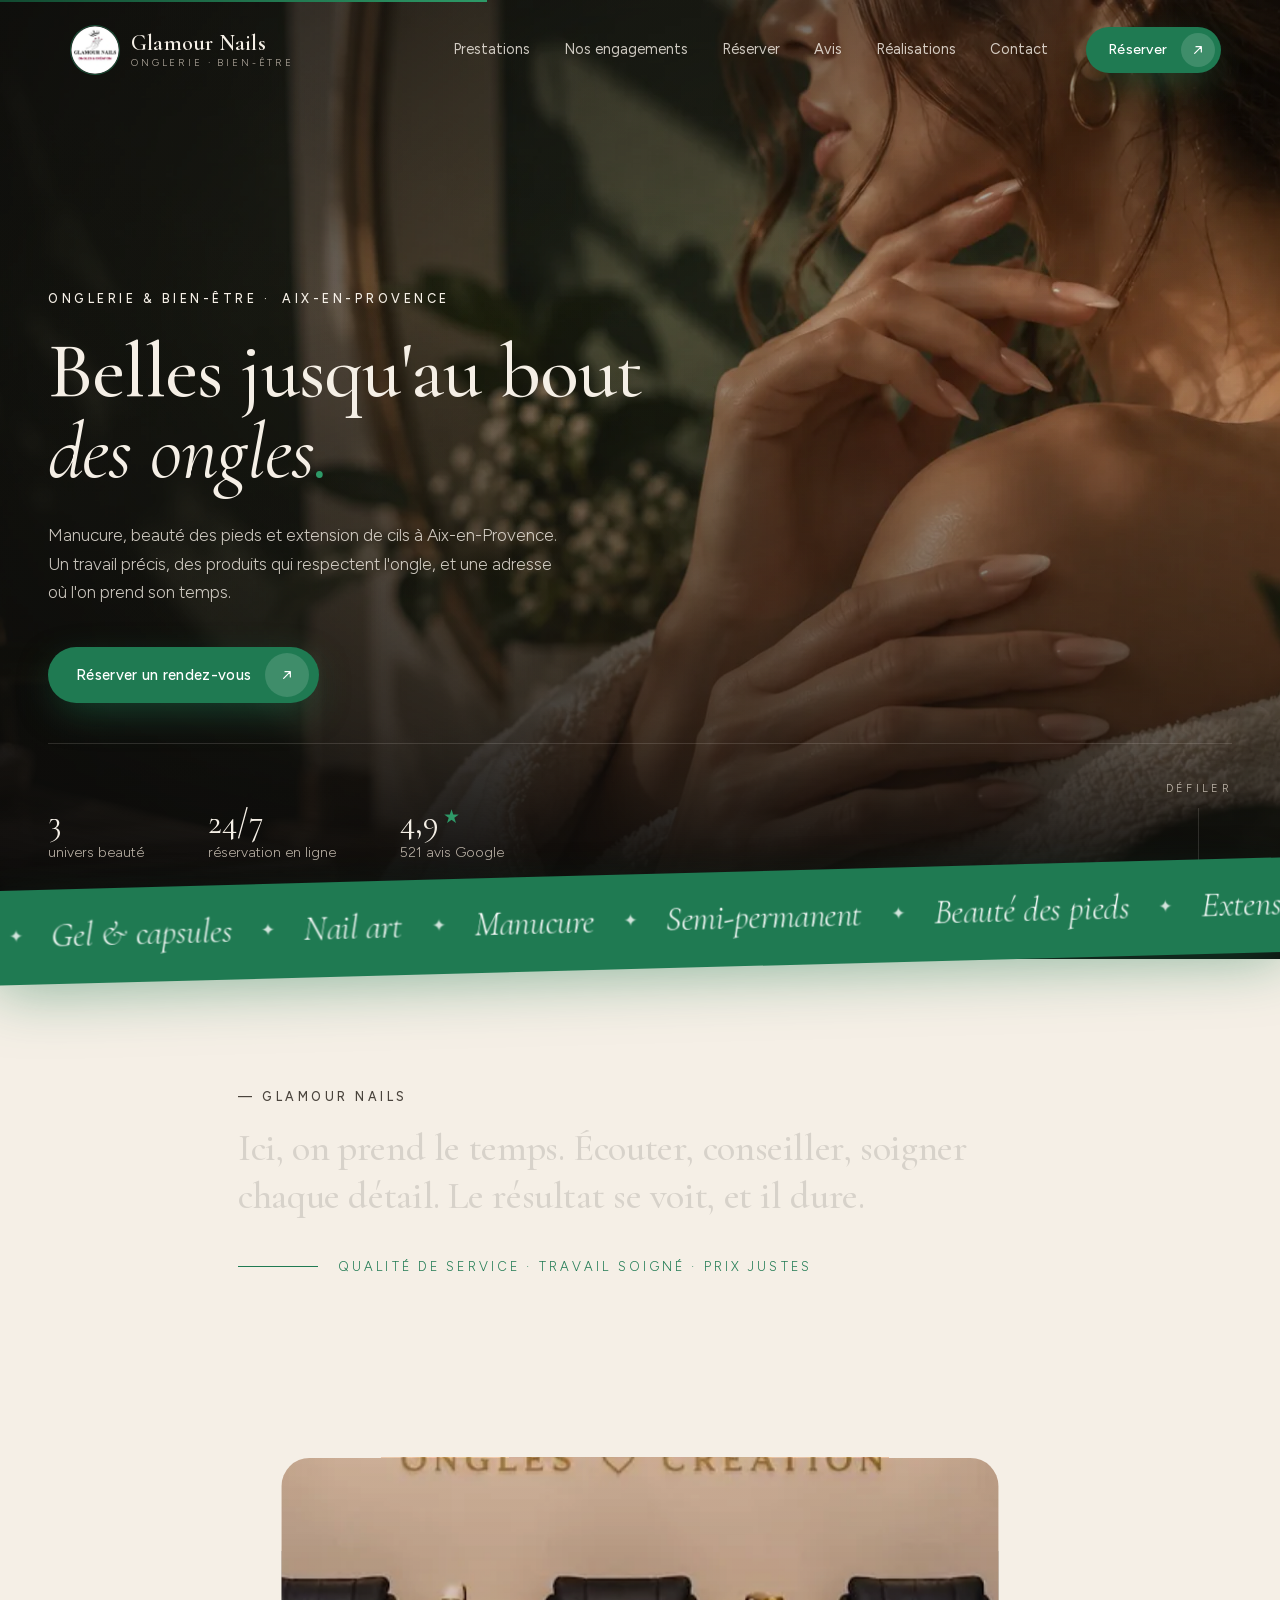
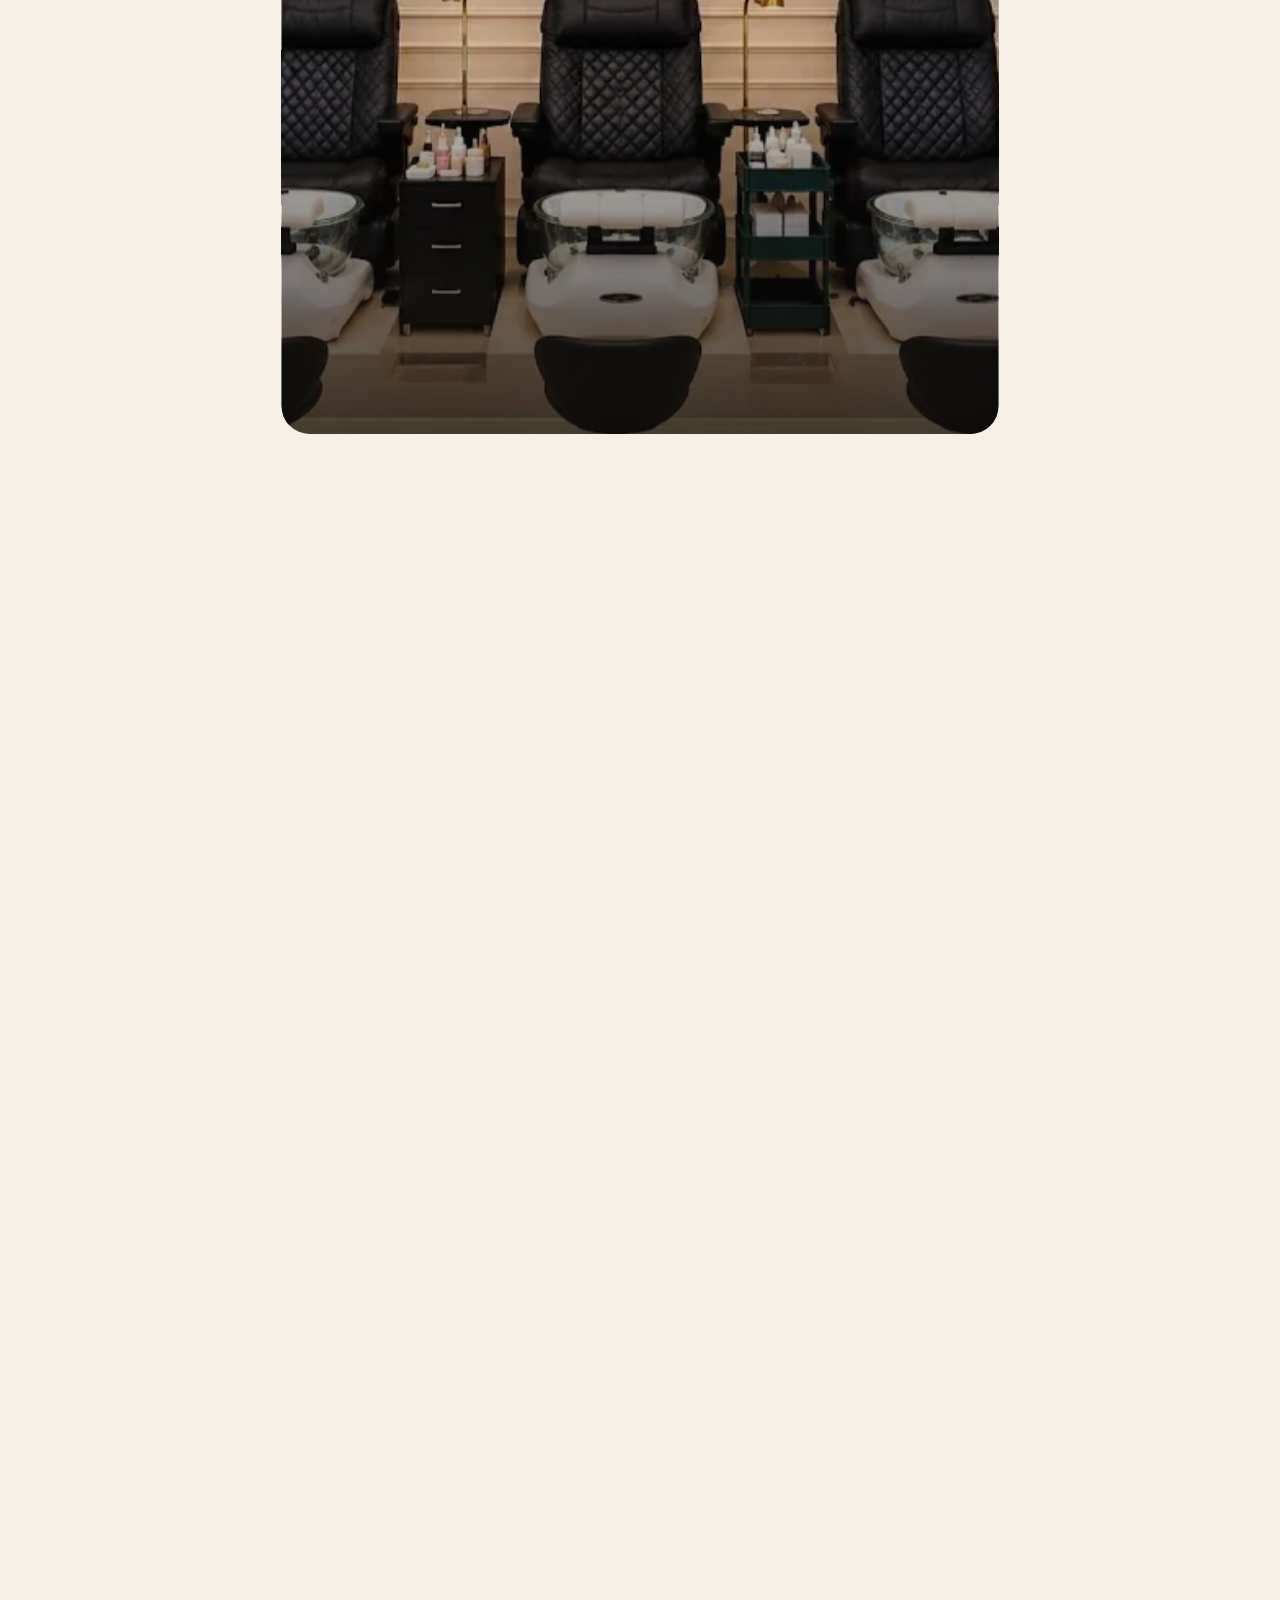
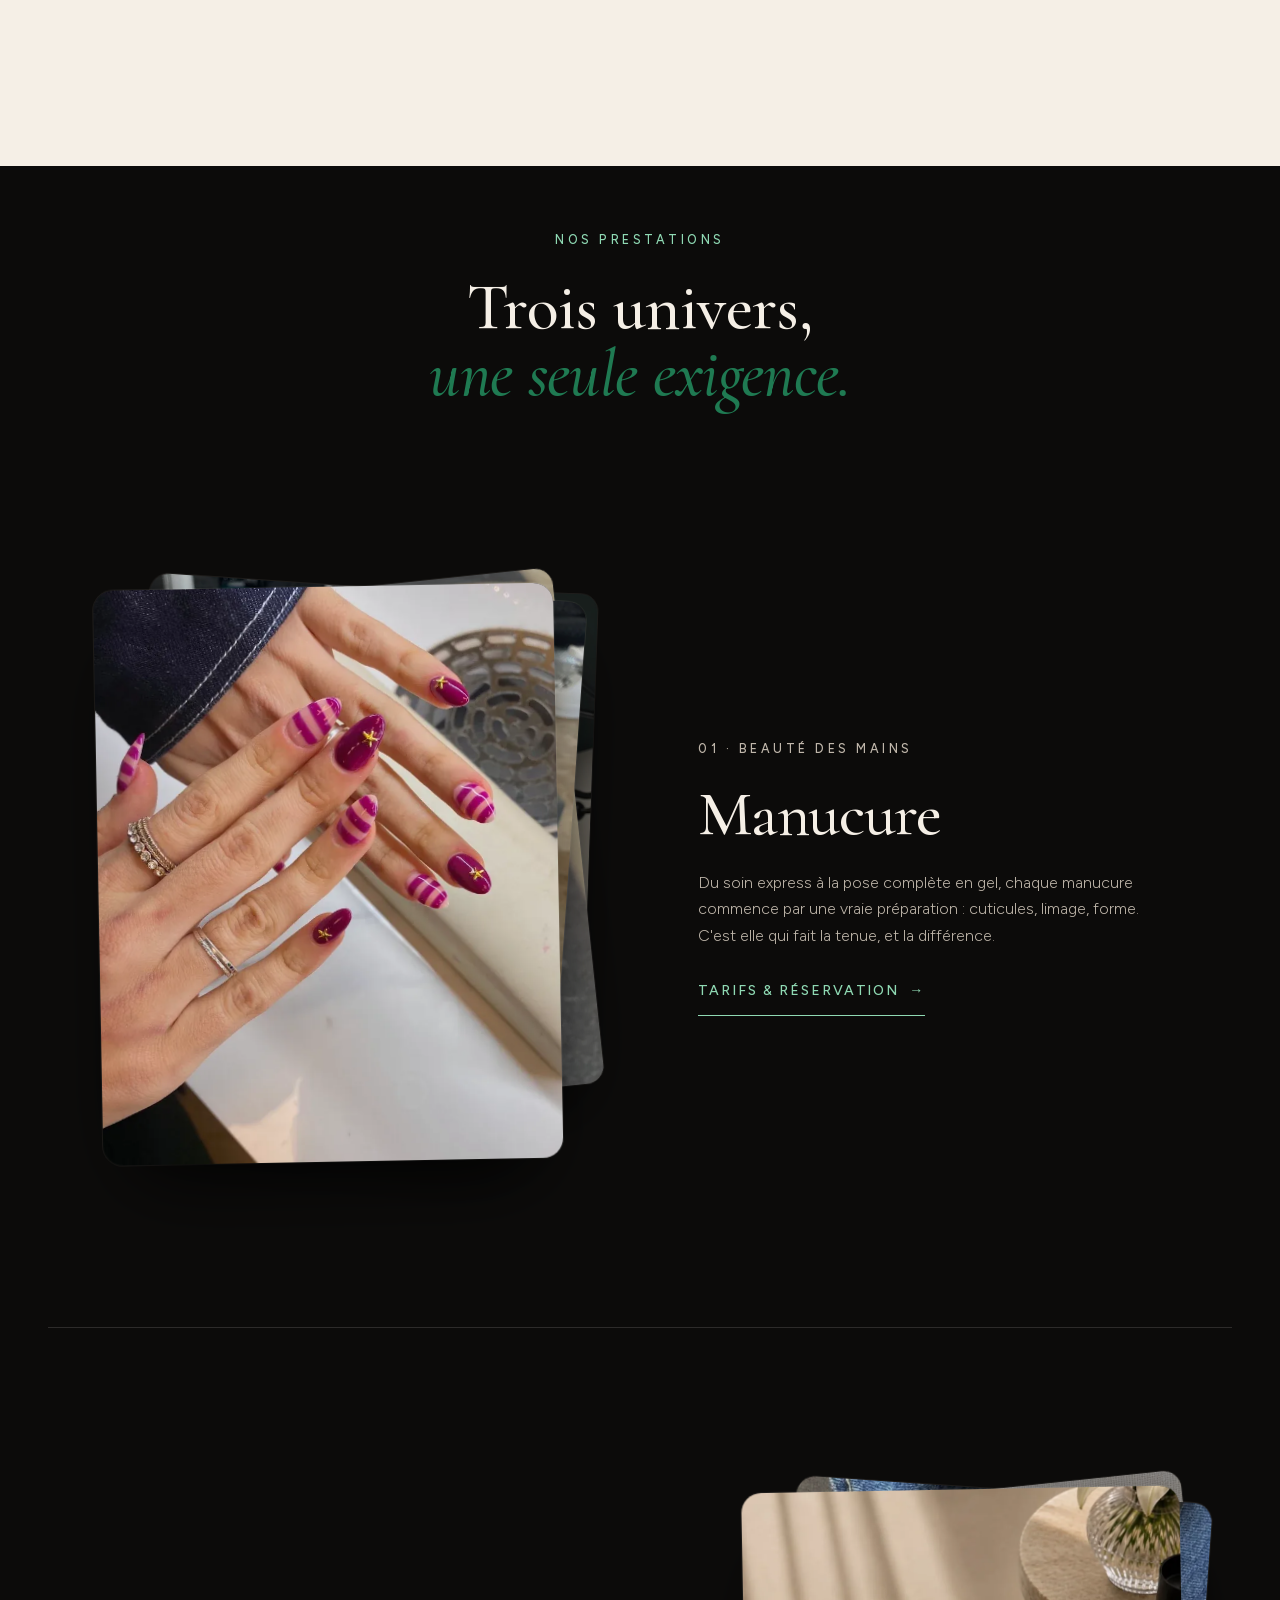
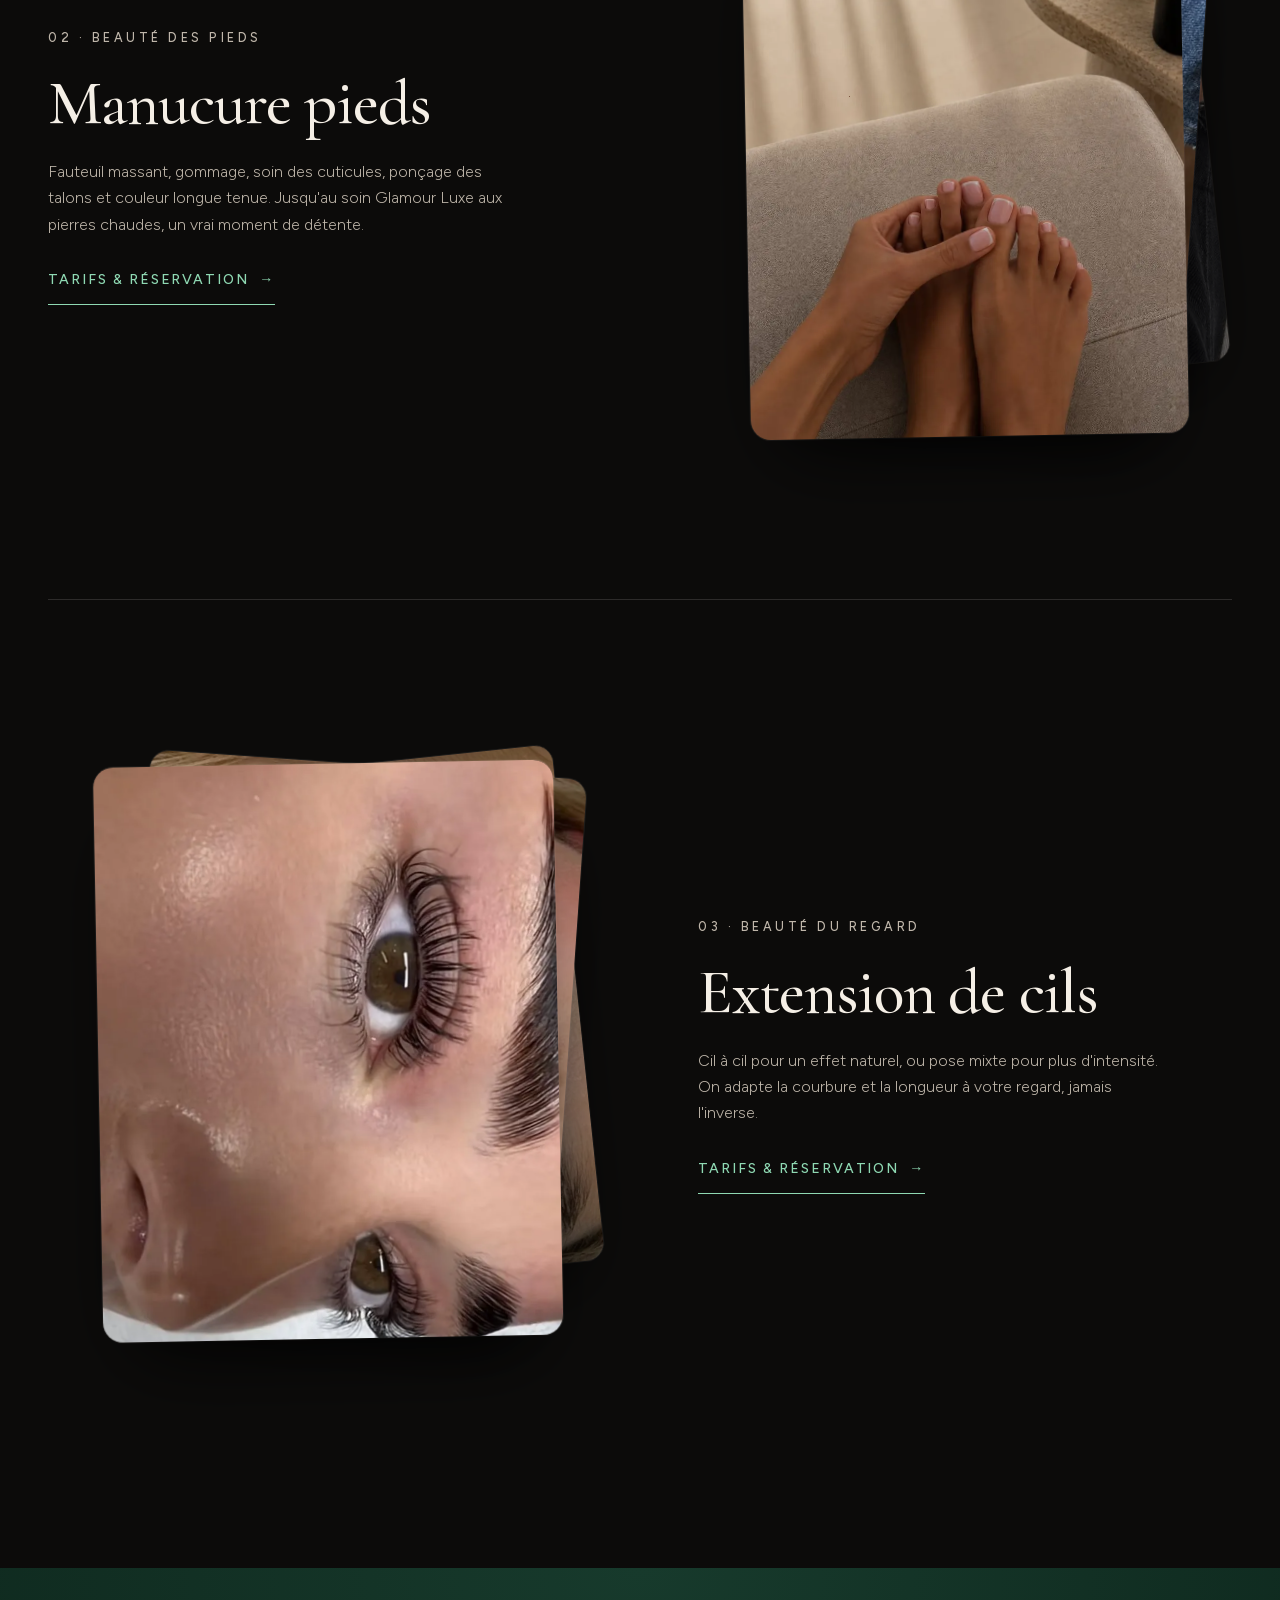
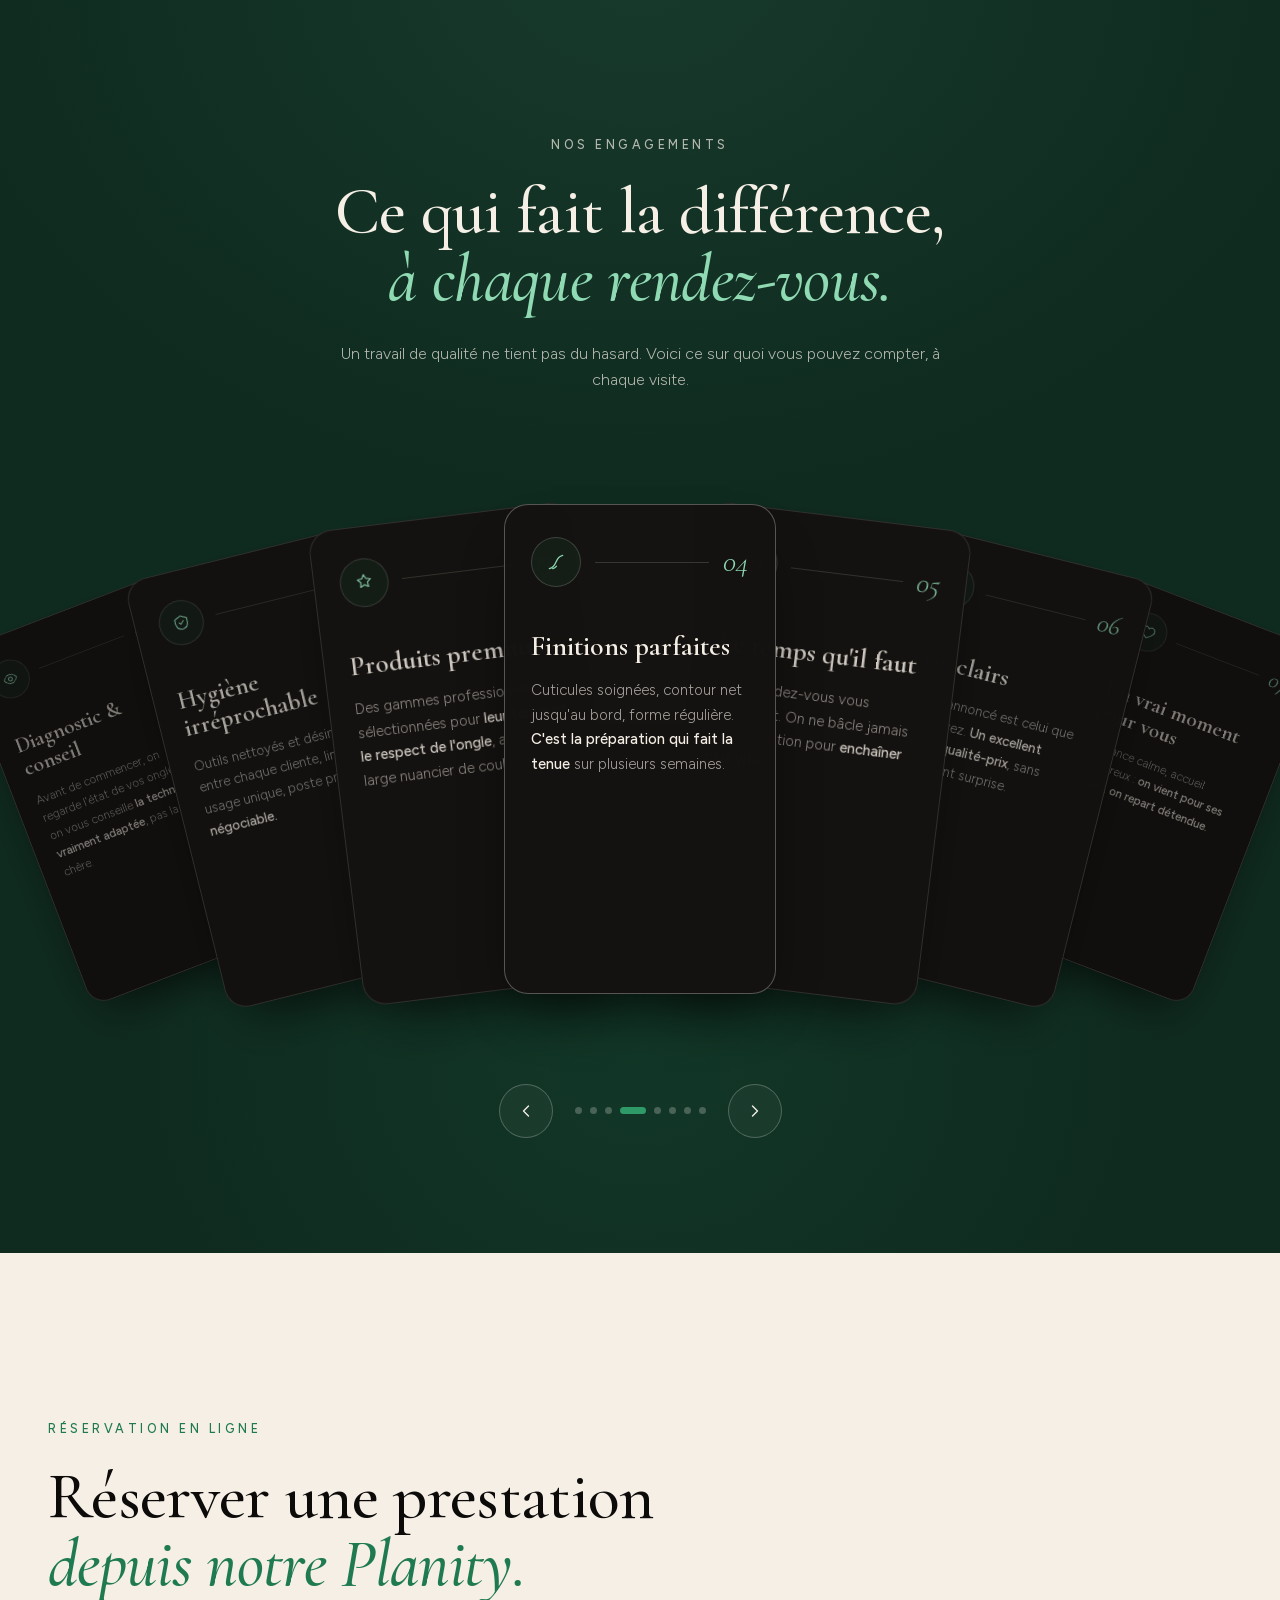
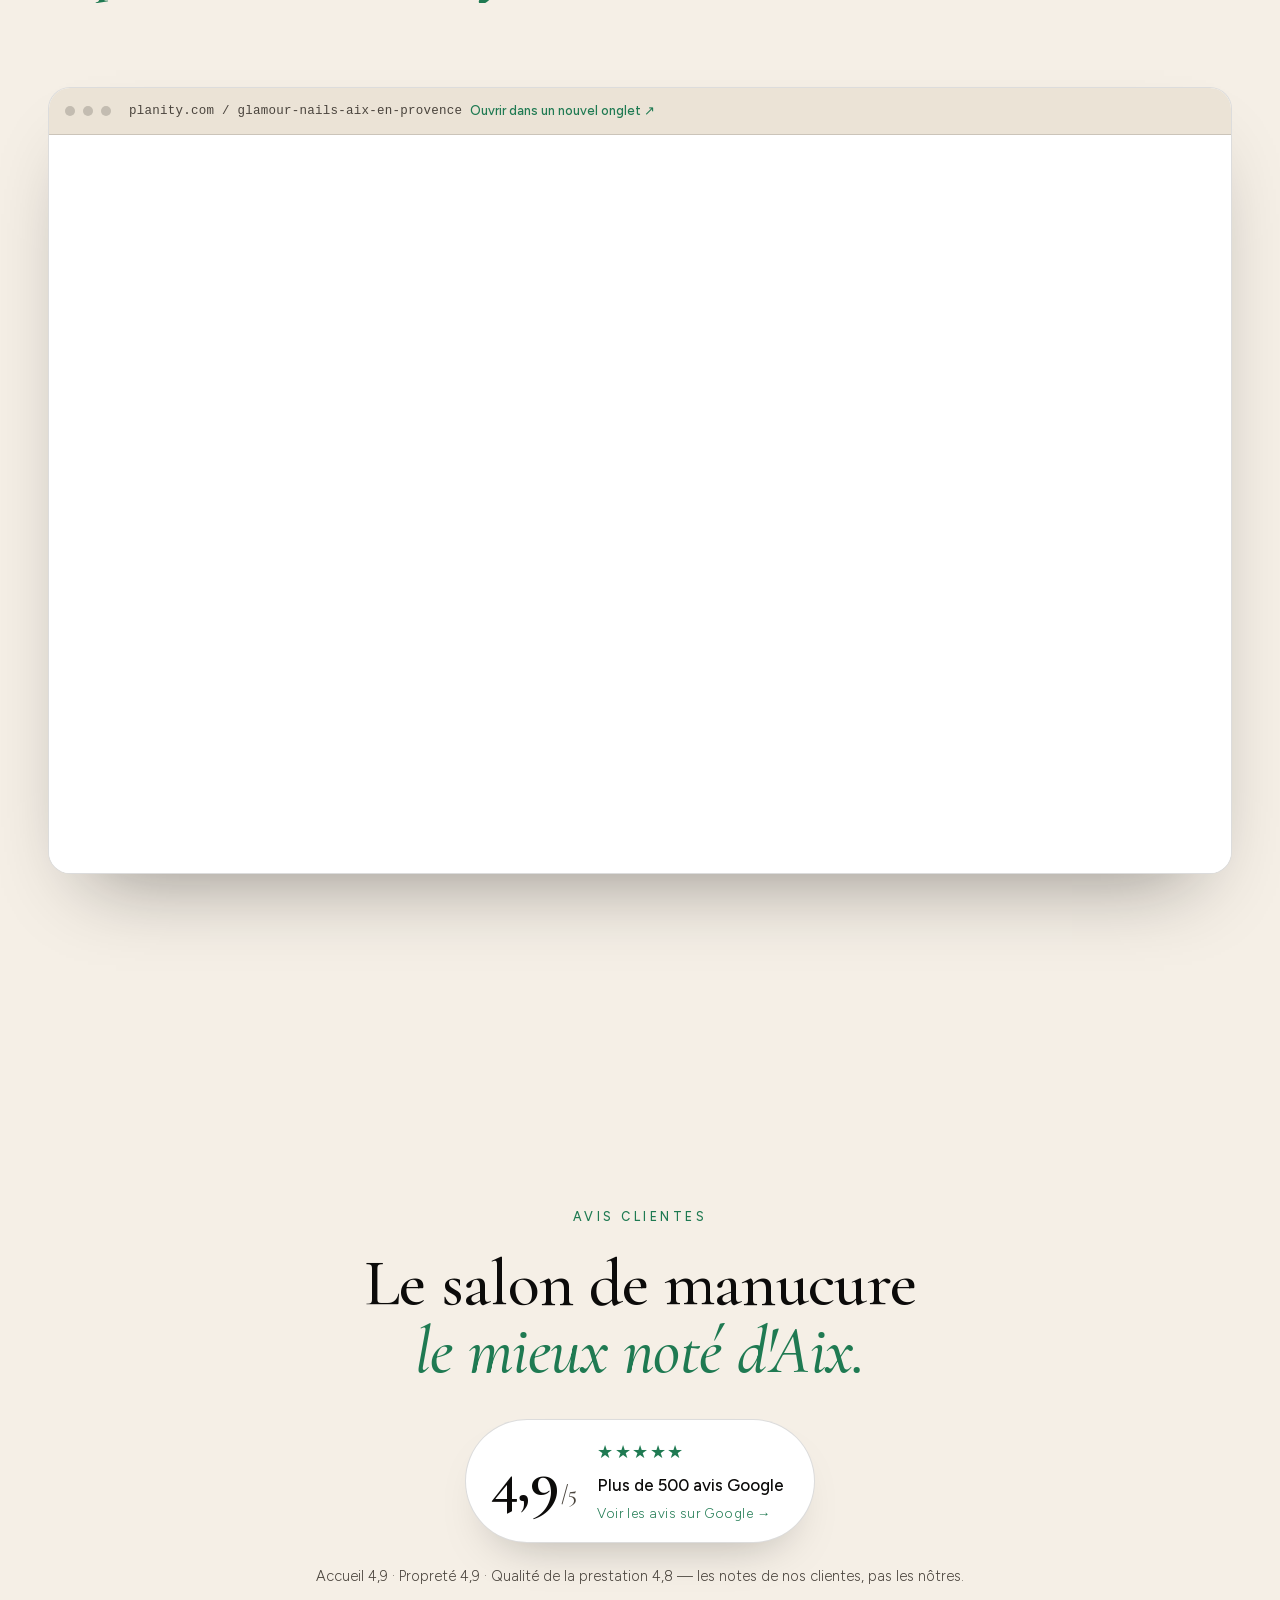
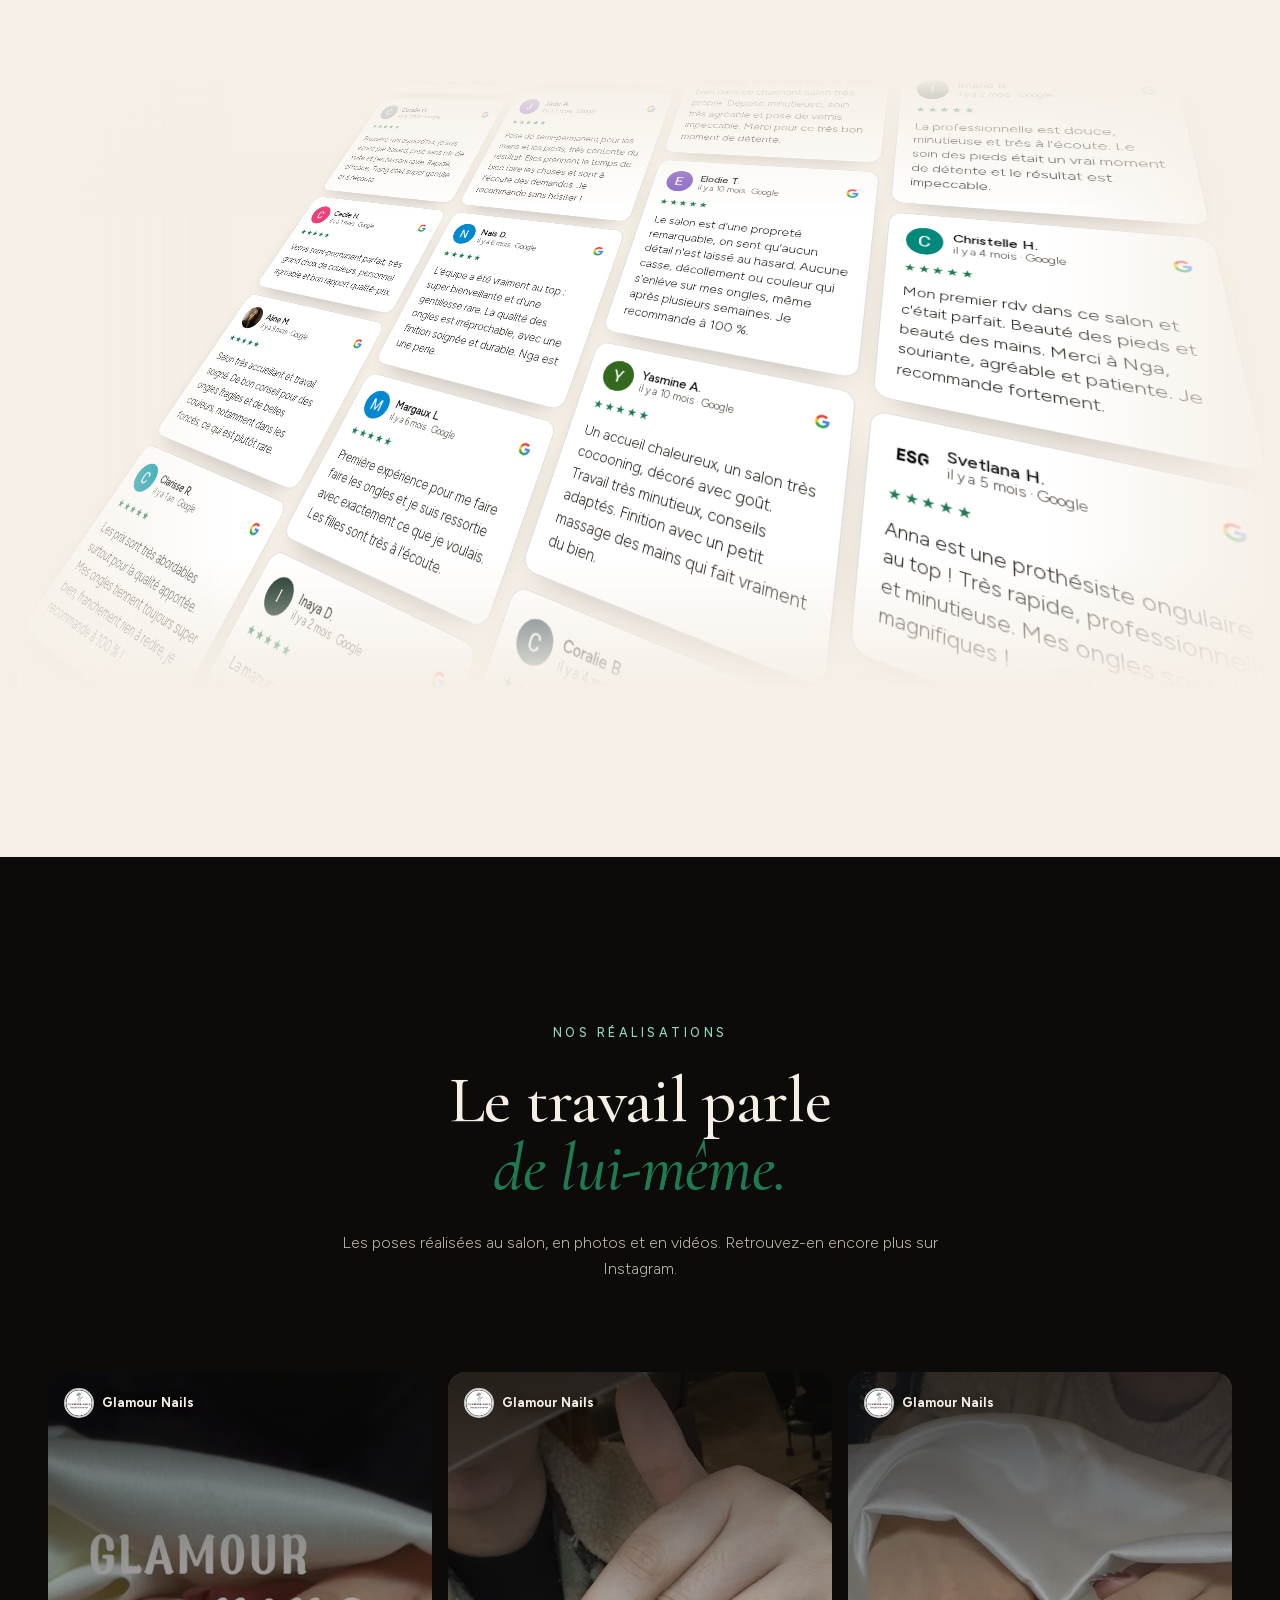
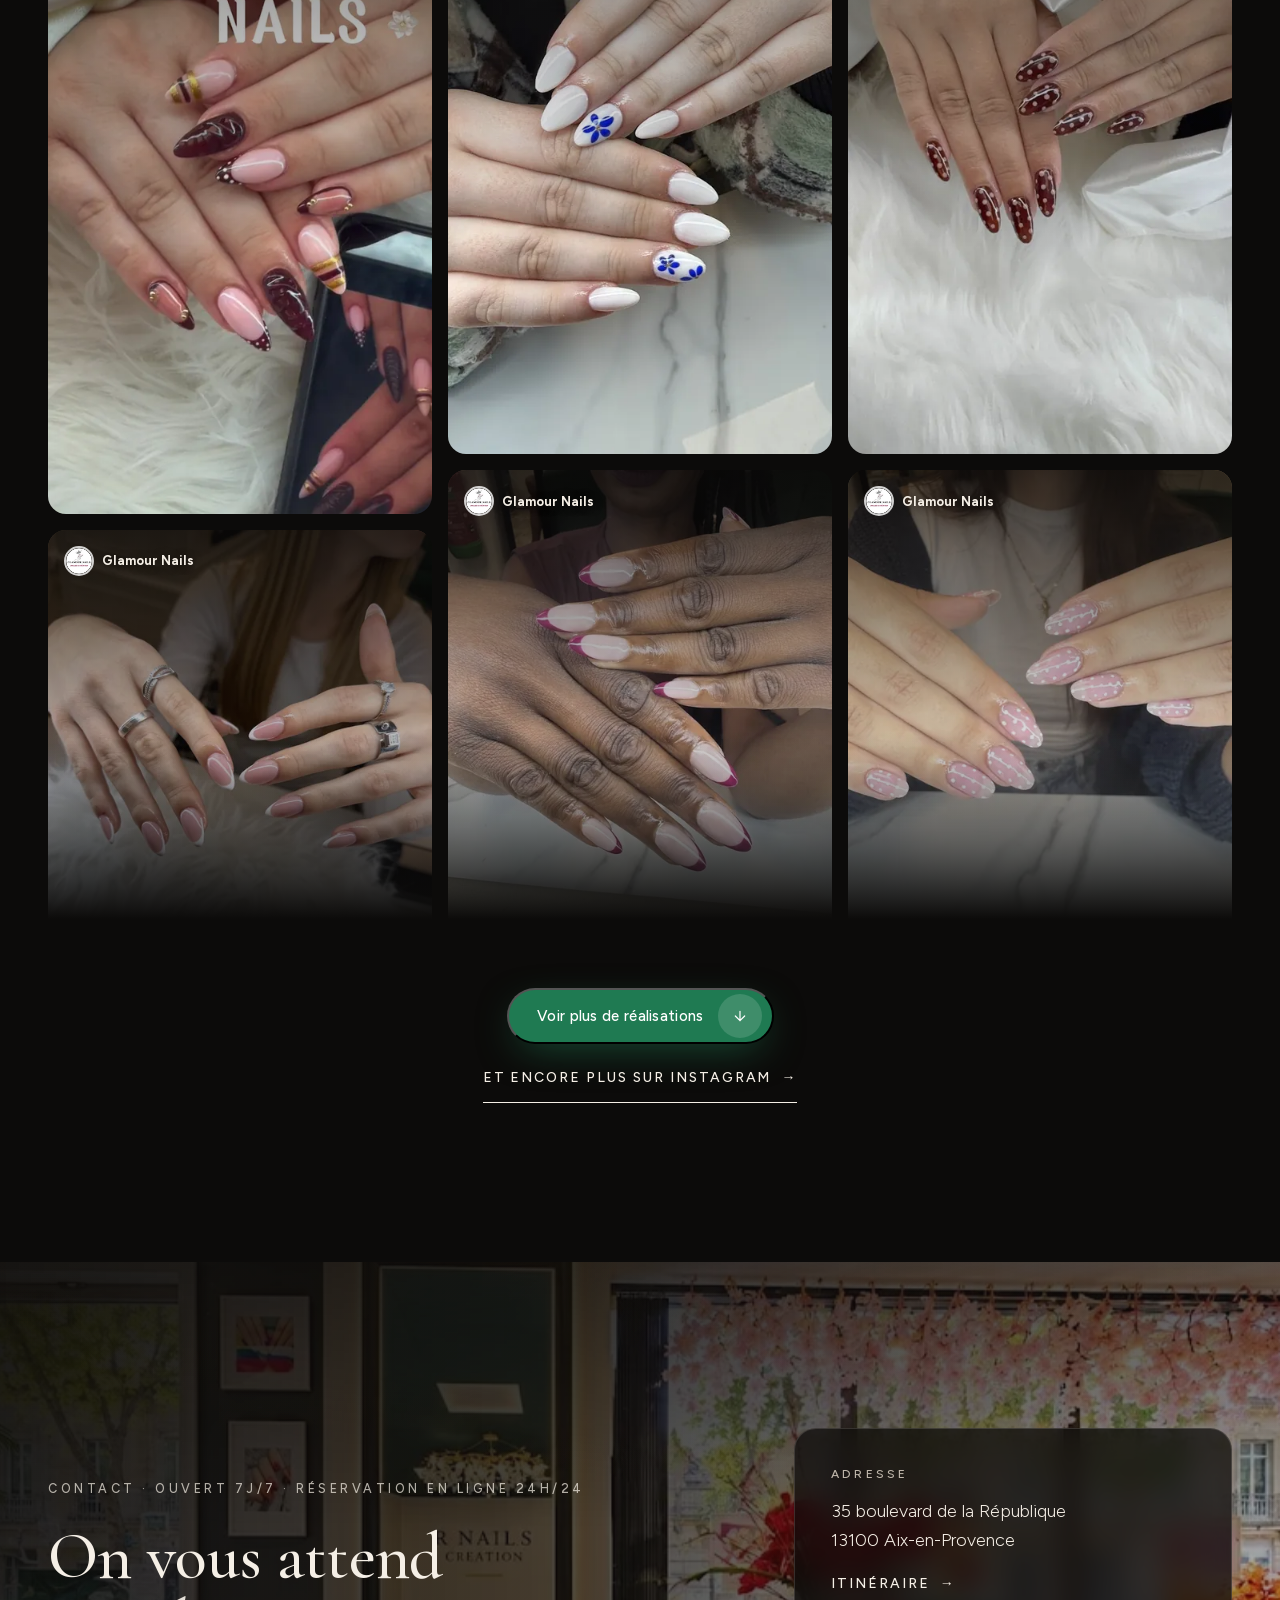
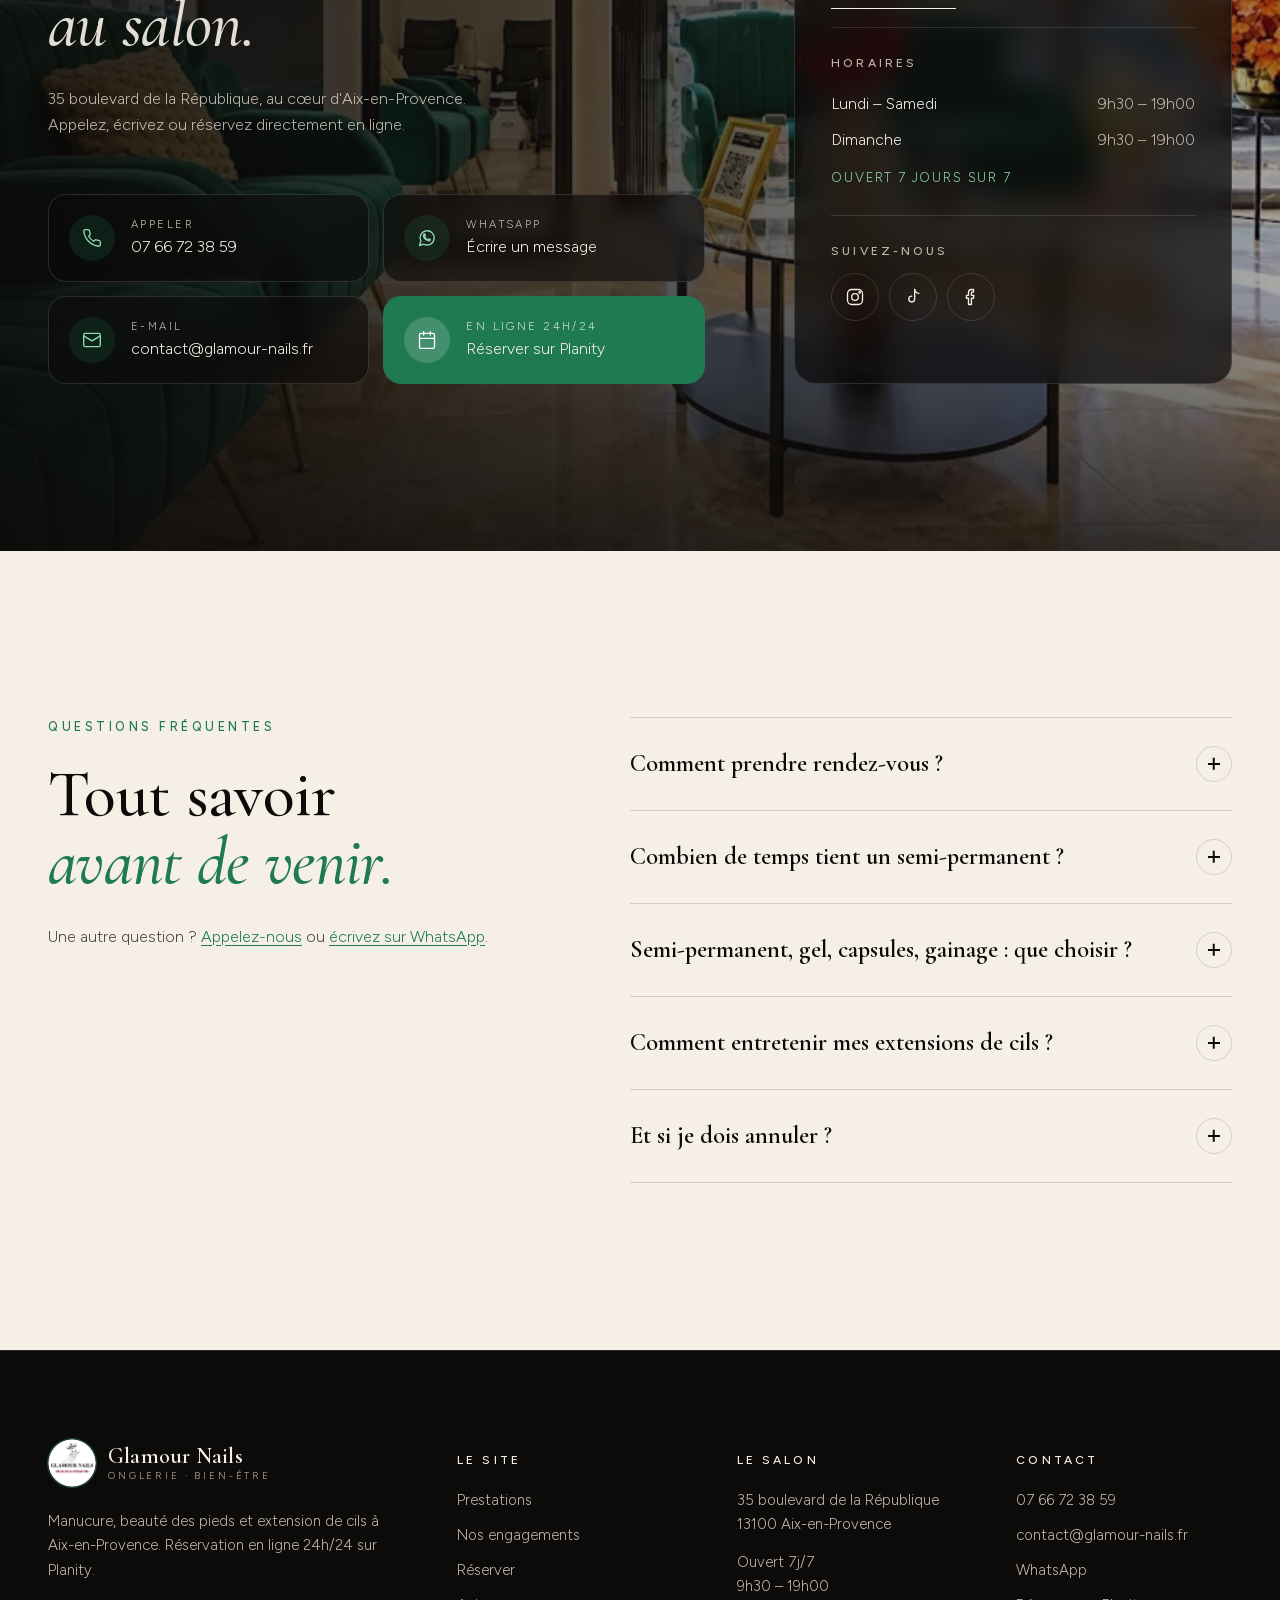
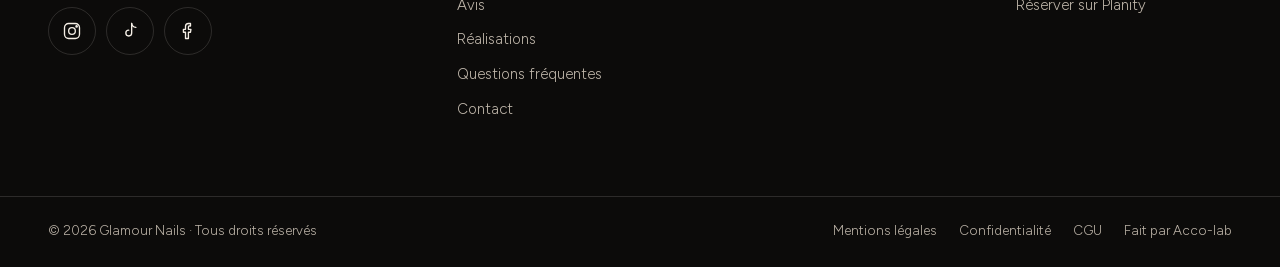
==== commit 92be85f7: "Engagements sur téléphone : éventail à 3 cartes Co-Authored-By: Claude Fable 5.1 <noreply@anthropic." ====
--- a/index.html
+++ b/index.html
@@ -34,7 +34,7 @@
   <link rel="preload" as="font" type="font/woff2" href="fonts/cormorant-garamond.woff2" crossorigin>
   <link rel="preload" as="font" type="font/woff2" href="fonts/figtree.woff2" crossorigin>
   <link rel="preload" as="image" href="image/salon-glamour-nails-accueil-1200.webp" imagesrcset="image/salon-glamour-nails-accueil-800.webp 800w, image/salon-glamour-nails-accueil-1200.webp 1200w, image/salon-glamour-nails-accueil-1624.webp 1624w" imagesizes="100vw" fetchpriority="high">
-  <link rel="stylesheet" href="css/style.min.css?v=202610122057">
+  <link rel="stylesheet" href="css/style.min.css?v=202610122106">
 
   <!-- Données structurées : à compléter avec l'adresse et les horaires réels -->
   <script type="application/ld+json">
@@ -1321,6 +1321,6 @@
   <script src="js/vendor/Observer.min.js" defer></script>
   <script src="js/vendor/SplitText.min.js" defer></script>
   <script src="js/vendor/lenis.min.js" defer></script>
-  <script src="js/main.min.js?v=202610122057" defer></script>
+  <script src="js/main.min.js?v=202610122106" defer></script>
 </body>
 </html>
--- a/css/style.min.css
+++ b/css/style.min.css
@@ -1 +1 @@
-@font-face{font-family:Cormorant Garamond;font-style:normal;font-weight:300 700;font-display:swap;src:url(../fonts/cormorant-garamond.woff2) format("woff2");unicode-range:U+0000-00FF,U+0131,U+0152-0153,U+02BB-02BC,U+02C6,U+02DA,U+02DC,U+2000-206F,U+20AC,U+2122,U+2212,U+FEFF,U+FFFD}@font-face{font-family:Cormorant Garamond;font-style:italic;font-weight:300 700;font-display:swap;src:url(../fonts/cormorant-garamond-italic.woff2) format("woff2");unicode-range:U+0000-00FF,U+0131,U+0152-0153,U+02BB-02BC,U+02C6,U+02DA,U+02DC,U+2000-206F,U+20AC,U+2122,U+2212,U+FEFF,U+FFFD}@font-face{font-family:Figtree;font-style:normal;font-weight:300 900;font-display:swap;src:url(../fonts/figtree.woff2) format("woff2");unicode-range:U+0000-00FF,U+0131,U+0152-0153,U+02BB-02BC,U+02C6,U+02DA,U+02DC,U+2000-206F,U+20AC,U+2122,U+2212,U+FEFF,U+FFFD}:root{--noir: #0c0b0a;--noir-2: #151311;--noir-3: #1e1b18;--accent: #1f7a52;--accent-vif: #2e9a68;--accent-sombre: #124a31;--accent-clair: #8fd9b3;--ivoire: #f5efe6;--ivoire-2: #ebe3d6;--blanc: #ffffff;--vert: #0f2a1f;--vert-2: #173a2c;--vert-3: #22503d;--texte-clair: #bfb6aa;--texte-sombre: #4a443d;--ligne-clair: rgba(245, 239, 230, .14);--ligne-sombre: rgba(12, 11, 10, .14);--serif: "Cormorant Garamond", "Cormorant", "Garamond", Georgia, serif;--sans: "Figtree", "Helvetica Neue", Arial, sans-serif;--wrap: 1280px;--gutter: clamp(16px, 4vw, 48px);--radius: 22px;--ease: cubic-bezier(.22, 1, .36, 1);--ease-io: cubic-bezier(.65, 0, .35, 1)}*,*:before,*:after{box-sizing:border-box}html{-webkit-text-size-adjust:100%}html.lenis,html.lenis body{height:auto}.lenis.lenis-smooth{scroll-behavior:auto!important}.lenis.lenis-stopped{overflow:hidden}body{margin:0;background:var(--noir);color:var(--ivoire);font-family:var(--sans);font-weight:300;font-size:clamp(16px,1.05vw,17.5px);line-height:1.65;-webkit-font-smoothing:antialiased;overflow-x:hidden}body.is-loading{overflow:hidden}img{display:block;max-width:100%}main{overflow-x:clip}.nowrap{white-space:nowrap}.only-mobile{display:none}a{color:inherit}button{font:inherit;color:inherit;cursor:pointer}svg{display:block}::selection{background:var(--accent);color:var(--blanc)}.wrap{width:100%;max-width:var(--wrap);margin:0 auto;padding:0 var(--gutter)}.section{position:relative;padding:clamp(96px,13vw,180px) 0}.section--light{background:var(--ivoire);color:var(--noir)}.section--green{background:var(--vert);color:var(--ivoire)}.skip{position:fixed;left:16px;top:-60px;z-index:999;background:var(--accent);color:#fff;padding:10px 16px;border-radius:8px}.skip:focus{top:16px}:focus-visible{outline:2px solid var(--accent-vif);outline-offset:3px}.kicker,.eyebrow{font-family:var(--sans);font-size:12.5px;font-weight:500;letter-spacing:.28em;text-transform:uppercase;margin:0 0 22px;color:var(--texte-clair)}.section--light .kicker{color:var(--texte-sombre)}.kicker--red,.section--light .kicker--red{color:var(--accent)}.kicker--light{color:#f5efe6b3}.sec-head{margin-bottom:clamp(56px,7vw,96px);max-width:780px}.sec-head--center{margin-left:auto;margin-right:auto;text-align:center}.sec-head--split{max-width:none;display:flex;align-items:flex-end;justify-content:space-between;gap:40px;flex-wrap:wrap}.sec-head--split .sec-lead{max-width:380px;margin:0}.sec-title,.band__title{font-family:var(--serif);font-weight:500;font-size:clamp(38px,5.2vw,78px);line-height:1.02;letter-spacing:-.01em;margin:0}.sec-title em,.band__title em,.hero__title em{font-style:italic;color:var(--accent)}.section--green .sec-title em{color:var(--accent-clair)}.contact .sec-title em,.band__title em{color:var(--ivoire);opacity:.92}.sec-lead{font-size:clamp(16px,1.2vw,19px);color:var(--texte-clair);margin:28px auto 0;max-width:600px}.section--light .sec-lead{color:var(--texte-sombre)}.sec-lead a{color:var(--accent);text-underline-offset:3px}.line-mask{overflow:hidden;padding-bottom:.08em;margin-bottom:-.08em}.btn{--h: 56px;position:relative;display:inline-flex;align-items:center;gap:14px;height:var(--h);padding:0 10px 0 28px;border-radius:999px;font-family:var(--sans);font-size:15px;font-weight:500;letter-spacing:.02em;text-decoration:none;white-space:nowrap;transition:background .35s var(--ease),color .35s var(--ease),border-color .35s var(--ease),box-shadow .35s var(--ease);will-change:transform}.btn:not(:has(.btn__icon)){padding-right:28px}.btn--sm{--h: 46px;font-size:14px;padding-left:22px;padding-right:6px}.btn__text{display:inline-block;line-height:1.4;height:1.4em;overflow:hidden}.btn__icon{width:calc(var(--h) - 12px);height:calc(var(--h) - 12px);border-radius:50%;display:grid;place-items:center;background:#ffffff24;transition:transform .5s var(--ease),background .35s}.btn__icon svg{width:16px;height:16px;fill:none;stroke:currentColor;stroke-width:1.8;stroke-linecap:round;stroke-linejoin:round}.btn:hover .btn__icon{transform:rotate(45deg)}.btn--red{background:var(--accent);color:var(--blanc);box-shadow:0 12px 40px -12px #1f7a52b3}.btn--red:hover{background:var(--accent-vif);box-shadow:0 18px 50px -12px #2e9a68cc}.btn--ghost{border:1px solid rgba(245,239,230,.35);color:var(--ivoire);backdrop-filter:blur(8px);background:#0c0b0a33}.btn--ghost:hover{border-color:var(--ivoire);background:#f5efe614}.btn--dark{background:var(--noir);color:var(--ivoire)}.btn--dark:hover{background:var(--accent)}.btn__text .char{display:inline-block;text-shadow:0 1.4em currentColor;transition:transform .55s var(--ease)}.btn:hover .btn__text .char{transform:translateY(-1.4em)}.link-arrow{display:inline-flex;align-items:center;gap:10px;font-weight:500;font-size:14px;letter-spacing:.14em;text-transform:uppercase;text-decoration:none;color:var(--accent);position:relative;padding-bottom:6px}.link-arrow:after{content:"";position:absolute;left:0;bottom:0;width:100%;height:1px;background:currentColor;transform-origin:right;transition:transform .6s var(--ease)}.link-arrow:hover:after{transform:scaleX(0);transform-origin:left}.link-arrow span{transition:transform .5s var(--ease)}.link-arrow:hover span{transform:translate(6px)}.link-arrow--light{color:var(--ivoire)}.loader{position:fixed;inset:0;z-index:1000;display:grid;place-items:center;background:var(--noir);clip-path:inset(0 0 0 0)}.loader__inner{text-align:center}.loader__logo{position:relative;width:150px;height:150px;margin:0 auto 26px}.loader__logo img{width:100%;height:100%;border-radius:50%;animation:logoIn 1.1s var(--ease) .15s both}.loader__mono{position:absolute;inset:-12px;width:calc(100% + 24px);height:calc(100% + 24px);overflow:visible}@keyframes logoIn{0%{opacity:0;transform:scale(.85)}}.loader__ring{fill:none;stroke:var(--accent);stroke-width:1.4;stroke-dasharray:352;stroke-dashoffset:352;transform:rotate(-90deg);transform-origin:center;animation:ring 1.6s var(--ease-io) forwards}.loader__mono text{font-family:var(--serif);font-style:italic;font-size:58px;fill:var(--ivoire)}.loader__name{font-family:var(--serif);font-size:22px;letter-spacing:.06em;margin:0}.loader__count{font-size:12px;letter-spacing:.3em;color:var(--texte-clair);margin:10px 0 0}@keyframes ring{to{stroke-dashoffset:0}}.progress{position:fixed;top:0;left:0;right:0;height:2px;z-index:200;pointer-events:none}.progress__bar{display:block;height:100%;background:linear-gradient(90deg,var(--accent-sombre),var(--accent-vif));transform:scaleX(0);transform-origin:left}.cursor{display:none}@media(hover:hover)and (pointer:fine){.cursor{display:block;position:fixed;inset:0;pointer-events:none;z-index:300;opacity:0;transition:opacity .4s}.cursor.is-on{opacity:1}.cursor__dot,.cursor__ring{position:fixed;top:0;left:0;border-radius:50%;pointer-events:none}.cursor__dot{width:6px;height:6px;margin:-3px 0 0 -3px;background:var(--accent-vif)}.cursor__ring{width:38px;height:38px;margin:-19px 0 0 -19px;border:1px solid rgba(31,122,82,.55);display:grid;place-items:center;transition:width .4s var(--ease),height .4s var(--ease),margin .4s var(--ease),background .4s,border-color .4s}.cursor__label{font-style:normal;font-size:11px;letter-spacing:.18em;text-transform:uppercase;color:#fff;opacity:0;transition:opacity .3s}.cursor.is-hover .cursor__ring{width:62px;height:62px;margin:-31px 0 0 -31px;border-color:var(--accent)}.cursor.is-drag .cursor__ring{width:92px;height:92px;margin:-46px 0 0 -46px;background:var(--accent);border-color:var(--accent)}.cursor.is-drag .cursor__label{opacity:1}.cursor.is-drag .cursor__dot{opacity:0}}.header{position:fixed;top:16px;left:0;right:0;z-index:100;padding:0 var(--gutter);transition:transform .6s var(--ease)}.header.is-hidden{transform:translateY(-140%)}.header__pill{max-width:var(--wrap);margin:0 auto;height:68px;padding:0 10px 0 22px;display:flex;align-items:center;gap:24px;border-radius:999px;border:1px solid transparent;transition:background .5s var(--ease),border-color .5s,box-shadow .5s}.header.is-solid .header__pill{background:#0c0b0adb;border-color:var(--ligne-clair);backdrop-filter:blur(16px) saturate(1.3);-webkit-backdrop-filter:blur(16px) saturate(1.3);box-shadow:0 20px 50px -25px #000000b3}.brand{display:flex;align-items:center;gap:12px;text-decoration:none;margin-right:auto}.brand__logo{width:48px;height:48px;border-radius:50%;flex-shrink:0;box-shadow:0 0 0 1px #1f7a5299}.brand__mono{width:42px;height:42px;border-radius:50%;border:1px solid var(--accent);display:grid;place-items:center;font-family:var(--serif);font-style:italic;font-size:24px;line-height:1;padding-bottom:3px}.brand__text{display:flex;flex-direction:column;line-height:1.1}.brand__name{font-family:var(--serif);font-weight:600;font-size:22px;letter-spacing:.01em}.brand__tag{font-size:9.5px;letter-spacing:.3em;text-transform:uppercase;color:var(--texte-clair);margin-top:3px}.nav{display:flex;gap:6px}.nav a{position:relative;padding:8px 14px;font-size:14.5px;font-weight:400;text-decoration:none;color:#f5efe6d1;transition:color .3s}.nav a:after{content:"";position:absolute;left:14px;right:14px;bottom:4px;height:1px;background:var(--accent-vif);transform:scaleX(0);transform-origin:right;transition:transform .5s var(--ease)}.nav a:hover,.nav a.is-active{color:var(--blanc)}.nav a:hover:after,.nav a.is-active:after{transform:scaleX(1);transform-origin:left}.burger{display:none;width:48px;height:48px;border-radius:50%;border:1px solid var(--ligne-clair);background:#0c0b0a66;position:relative}.burger span{position:absolute;left:14px;right:14px;height:1.5px;background:var(--ivoire);transition:transform .5s var(--ease),top .5s var(--ease)}.burger span:first-child{top:19px}.burger span:last-child{top:27px}.burger[aria-expanded=true] span:first-child{top:23px;transform:rotate(45deg)}.burger[aria-expanded=true] span:last-child{top:23px;transform:rotate(-45deg)}.mmenu{position:fixed;inset:0;z-index:90;background:var(--noir);display:flex;flex-direction:column;justify-content:space-between;padding:120px var(--gutter) 40px;clip-path:circle(0% at calc(100% - 50px) 50px);transition:clip-path .8s var(--ease-io)}.mmenu.is-open{clip-path:circle(150% at calc(100% - 50px) 50px)}.mmenu nav{display:flex;flex-direction:column}.mmenu nav a{font-family:var(--serif);font-size:clamp(34px,9vw,56px);line-height:1.25;text-decoration:none;display:flex;align-items:baseline;gap:16px;border-bottom:1px solid var(--ligne-clair);padding:10px 0;opacity:0;transform:translateY(24px);transition:opacity .6s var(--ease),transform .6s var(--ease)}.mmenu nav a small{font-family:var(--sans);font-size:12px;color:var(--accent-vif);letter-spacing:.2em}.mmenu.is-open nav a{opacity:1;transform:none}.mmenu.is-open nav a:nth-child(2){transition-delay:.05s}.mmenu.is-open nav a:nth-child(3){transition-delay:.1s}.mmenu.is-open nav a:nth-child(4){transition-delay:.15s}.mmenu.is-open nav a:nth-child(5){transition-delay:.2s}.mmenu.is-open nav a:nth-child(6){transition-delay:.25s}.mmenu__foot{display:flex;flex-wrap:wrap;align-items:center;gap:20px;justify-content:space-between}.mmenu__tel{font-size:18px;text-decoration:none}.hero{position:relative;min-height:100vh;min-height:100svh;display:flex;flex-direction:column;justify-content:flex-end;overflow:hidden;isolation:isolate}.hero__bg{position:absolute;inset:0;z-index:-2;overflow:hidden}.hero__img{position:absolute;inset:0 0 -10%;width:100%;height:110%;object-fit:cover;object-position:62% 35%;will-change:transform}.hero__veil{position:absolute;inset:0;z-index:-1;background:linear-gradient(180deg,rgba(12,11,10,.45) 0%,rgba(12,11,10,.1) 35%,rgba(12,11,10,.6) 80%,var(--noir) 100%),linear-gradient(90deg,#0c0b0ad1,#0c0b0a59 48%,#0c0b0a00)}.hero__content{padding-top:160px;padding-bottom:40px}.eyebrow{display:inline-flex;align-items:center;gap:12px;color:var(--ivoire)}.dot{width:8px;height:8px;border-radius:50%;background:var(--accent-vif);box-shadow:0 0 #2e9a6899;animation:pulse 2.4s infinite}@keyframes pulse{70%{box-shadow:0 0 0 12px #2e9a6800}to{box-shadow:0 0 #2e9a6800}}.hero__title{font-family:var(--serif);font-weight:500;font-size:clamp(44px,6.2vw,96px);line-height:1.02;letter-spacing:-.01em;margin:0 0 28px;max-width:20ch}.hero__title em{color:var(--ivoire);font-weight:400}.hero__title .accent,.hero__title .accent .char{color:var(--accent-vif)}.hero__lead{max-width:520px;font-size:clamp(17px,1.35vw,20px);color:#f5efe6d1;margin:0 0 40px}.hero__actions{display:flex;flex-wrap:wrap;gap:14px}.hero__foot{display:flex;align-items:flex-end;justify-content:space-between;gap:24px;border-top:1px solid var(--ligne-clair);width:calc(100% - 2 * var(--gutter));max-width:calc(var(--wrap) - 2 * var(--gutter));padding:36px 0}.hero__facts{list-style:none;margin:0;padding:0;display:flex;flex-wrap:wrap;gap:clamp(20px,5vw,64px);font-size:14px;color:var(--texte-clair)}.hero__facts strong{display:block;font-family:var(--serif);font-weight:400;font-size:34px;color:var(--ivoire);line-height:1.1}.scroll-hint{display:flex;flex-direction:column;align-items:center;gap:10px;text-decoration:none;font-size:11px;letter-spacing:.3em;text-transform:uppercase;color:var(--texte-clair)}.scroll-hint i{width:1px;height:56px;background:var(--ligne-clair);position:relative;overflow:hidden}.scroll-hint i:after{content:"";position:absolute;left:0;top:-40%;width:100%;height:40%;background:var(--accent-vif);animation:drip 2s var(--ease-io) infinite}@keyframes drip{to{top:100%}}.ribbon{position:relative;z-index:2;background:var(--accent);color:var(--blanc);overflow:hidden;padding:18px 0;transform:rotate(-1.5deg) scale(1.04);margin:-24px 0 -8px;box-shadow:0 20px 60px -20px #1f7a5299}.ribbon__track{display:flex;width:max-content}.ribbon__row{display:flex;align-items:center;flex-shrink:0}.ribbon span{font-family:var(--serif);font-style:italic;font-size:clamp(22px,2.6vw,36px);padding:0 28px;white-space:nowrap}.ribbon b{font-weight:400;font-size:16px;opacity:.8}.manifeste{padding-top:clamp(90px,10vw,130px);padding-bottom:20px}.manifeste__grid{max-width:900px}.manifeste__text{font-family:var(--serif);font-weight:500;font-size:clamp(26px,3vw,42px);line-height:1.25;letter-spacing:-.01em;margin:0 0 36px}.manifeste .kicker{margin-bottom:16px}.manifeste__sign{display:flex;align-items:center;gap:20px;font-size:13px;letter-spacing:.24em;text-transform:uppercase;color:var(--accent)}.manifeste__sign p{margin:0}.manifeste__line{width:80px;height:1px;background:currentColor}.reveal-frame{background:var(--ivoire);position:relative;margin-top:-1px}.pin-spacer{background:var(--ivoire)}.reveal-frame__pin{height:100vh;height:100svh;display:grid;place-items:center;overflow:hidden}.reveal-frame__media{position:relative;width:100%;height:100%;overflow:hidden;clip-path:inset(18% 22% 18% 22% round 28px);will-change:clip-path}.reveal-frame__img{position:absolute;inset:-6% 0;background-size:cover;background-position:center 40%;transform:scale(1.2);will-change:transform}.reveal-frame__veil{position:absolute;inset:0;background:linear-gradient(180deg,#0c0b0a14,#0c0b0a33 40%,#0c0b0ae6 92%)}.reveal-frame__quote p{text-shadow:0 4px 30px rgba(0,0,0,.55)}.reveal-frame__quote{position:absolute;inset:auto 0 0;margin:0;text-align:center;padding:0 var(--gutter) clamp(48px,9vh,96px)}.reveal-frame__quote p{font-family:var(--serif);font-weight:500;font-size:clamp(32px,4.8vw,72px);line-height:1.05;letter-spacing:-.02em;margin:0;color:var(--ivoire)}.reveal-frame__quote p{letter-spacing:.01em}.univers{background:var(--noir);padding-top:clamp(40px,5vw,64px)}.univers .sec-head{margin-bottom:clamp(72px,9vw,130px)}.domaine{display:grid;grid-template-columns:1.05fr 1fr;grid-template-rows:auto auto;column-gap:clamp(32px,7vw,120px);row-gap:24px;align-items:center;margin-bottom:clamp(96px,12vw,180px)}.domaine:last-child{margin-bottom:0}.domaine+.domaine{position:relative;padding-top:clamp(64px,8vw,120px);margin-top:calc(clamp(96px,12vw,180px)*-1 + clamp(64px,8vw,120px))}.domaine+.domaine:before{content:"";position:absolute;left:0;right:0;top:0;height:1px;background:var(--ligne-clair)}.domaine__media{grid-column:1;grid-row:1 / span 2}.domaine__head{grid-column:2;grid-row:1;align-self:end}.domaine__body{grid-column:2;grid-row:2;align-self:start}.domaine--rev .domaine__media{grid-column:2}.domaine--rev .domaine__head,.domaine--rev .domaine__body{grid-column:1}.domaine__media{position:relative;aspect-ratio:4 / 5}.domaine__media .stack{height:100%}.domaine__media .stack__card{width:82%}.domaine .stack-meta{margin:36px 0 18px}.domaine .stack-nav{gap:10px}.domaine__num{position:absolute;left:24px;bottom:16px;font-family:var(--serif);font-style:italic;font-size:clamp(64px,9vw,130px);line-height:1;color:var(--ivoire);mix-blend-mode:difference}.domaine__title{font-family:var(--serif);font-weight:500;font-size:clamp(40px,5vw,72px);line-height:1;letter-spacing:-.02em;margin:0}.domaine__body p{color:var(--texte-clair);max-width:460px;margin:0 0 28px}.tags{list-style:none;display:flex;flex-wrap:wrap;gap:8px;margin:0 0 36px;padding:0}.tags li{font-size:13px;padding:7px 14px;border:1px solid var(--ligne-clair);border-radius:999px;color:#f5efe6d9;transition:border-color .3s,background .3s}.tags li:hover{border-color:var(--accent);background:#1f7a521f}.engagements{overflow:clip;padding-bottom:clamp(80px,9vw,130px)}.engagements:before{content:"";position:absolute;inset:0;background:radial-gradient(ellipse 60% 50% at 50% 85%,rgba(31,122,82,.16),transparent 70%),radial-gradient(ellipse 80% 60% at 50% 0%,var(--vert-2),transparent 70%);pointer-events:none}.engagements .sec-head{position:relative;margin-bottom:40px}.engagements .sec-lead{color:#f5efe6b8}.fan{--fan-w: 272px;--fan-h: 490px;--fan-x: 600px;position:relative;outline:none}.fan__stage{position:relative;height:calc(var(--fan-h) + 150px);touch-action:pan-y;user-select:none}.fan__card{position:absolute;left:50%;top:70px;width:var(--fan-w);height:var(--fan-h);margin-left:calc(var(--fan-w) / -2);transform-origin:50% 50%;opacity:0;will-change:transform,opacity;perspective:900px}.fan__inner{position:relative;height:100%;padding:32px 26px;border-radius:24px;background:var(--noir-2);border:1px solid rgba(245,239,230,.12);box-shadow:0 30px 60px -25px #000c;transform:rotateX(var(--rx, 0deg)) rotateY(var(--ry, 0deg));transition:transform .5s var(--ease),border-color .5s;overflow:hidden}.fan__inner:after{content:"";position:absolute;inset:0;border-radius:inherit;pointer-events:none;background:var(--noir);opacity:var(--dim, 0);transition:opacity .6s var(--ease)}.fan__card.is-front .fan__inner{border-color:#f5efe64d}.fan__top{display:flex;align-items:center;gap:14px;margin-bottom:44px}.fan__icon{width:50px;height:50px;border-radius:50%;display:grid;place-items:center;border:1px solid rgba(245,239,230,.18);background:#1f7a521f;flex-shrink:0}.fan__icon svg{width:20px;height:20px;fill:none;stroke:var(--accent-clair);stroke-width:1.5;stroke-linecap:round;stroke-linejoin:round}.fan__rule{flex:1;height:1px;background:#f5efe629}.fan__num{font-family:var(--serif);font-style:italic;font-size:30px;color:var(--accent-clair)}.fan__card h3{font-family:var(--serif);font-weight:600;font-size:28px;line-height:1.1;margin:0 0 16px}.fan__card p{font-size:15px;line-height:1.65;color:#f5efe6a8;margin:0}.fan__card p strong{color:var(--ivoire);font-weight:500}.fan__nav{display:flex;align-items:center;justify-content:center;gap:22px;position:relative;z-index:20;margin-top:10px}.fan__arrow{width:54px;height:54px;border-radius:50%;display:grid;place-items:center;border:1px solid rgba(245,239,230,.25);background:#f5efe60a;transition:background .35s,border-color .35s,transform .35s var(--ease)}.fan__arrow svg{width:20px;height:20px;fill:none;stroke:currentColor;stroke-width:1.6;stroke-linecap:round;stroke-linejoin:round}.fan__arrow:hover{background:var(--accent);border-color:var(--accent);transform:scale(1.06)}.fan__arrow--dark{border-color:var(--ligne-clair)}.fan__dots{display:flex;gap:8px}.fan__dot{width:7px;height:7px;border-radius:99px;background:#f5efe640;transition:width .5s var(--ease),background .5s}.fan__dot.is-on{width:26px;background:var(--accent-vif)}.tabs{position:relative;display:inline-flex;padding:6px;border-radius:999px;background:var(--ivoire-2);margin-bottom:56px}.tabs button{position:relative;z-index:1;border:0;background:none;padding:12px clamp(20px,3vw,38px);border-radius:999px;font-size:15px;font-weight:500;letter-spacing:.04em;color:var(--texte-sombre);transition:color .4s}.tabs button[aria-selected=true]{color:var(--ivoire)}.tabs__ink{position:absolute;top:6px;bottom:6px;left:0;width:0;border-radius:999px;background:var(--noir);transition:transform .6s var(--ease),width .6s var(--ease)}.panels{position:relative}.panel{display:grid;grid-template-columns:1fr 1fr;gap:clamp(32px,6vw,96px)}.panel[hidden]{display:none}.panel__cat{font-family:var(--serif);font-weight:500;font-style:italic;font-size:32px;margin:0 0 18px;color:var(--accent)}.menu{list-style:none;margin:0;padding:0}.panel__cat--next{margin-top:48px}.menu__note{display:block;font-size:13px;line-height:1.45;color:var(--texte-sombre);margin-top:4px;font-weight:300}.menu li{display:grid;grid-template-columns:auto 1fr auto auto;align-items:baseline;gap:14px;padding:18px 0;border-bottom:1px solid var(--ligne-sombre);position:relative}.menu li:before{content:"";position:absolute;left:0;bottom:-1px;height:1px;width:100%;background:var(--accent);transform:scaleX(0);transform-origin:left;transition:transform .7s var(--ease)}.menu li:hover:before{transform:scaleX(1)}.menu__name{font-size:16.5px;font-weight:400}.menu__dots{border-bottom:1px dotted rgba(12,11,10,.25);transform:translateY(-4px);min-width:12px}.menu__time{font-size:13px;color:var(--texte-sombre);white-space:nowrap}.menu__price{font-family:var(--serif);font-weight:600;font-size:24px;white-space:nowrap;min-width:70px;text-align:right}.tarifs__cta{margin-top:40px;display:flex;flex-wrap:wrap;align-items:center;justify-content:space-between;gap:24px}.tarifs__cta p{margin:0;color:var(--texte-sombre)}.tarifs__cta a:not(.btn){color:var(--accent);text-underline-offset:3px}.planity{border-radius:var(--radius);overflow:hidden;background:var(--blanc);border:1px solid var(--ligne-sombre);box-shadow:0 40px 80px -40px #0c0b0a73}.planity__bar{display:flex;align-items:center;gap:8px;padding:12px 16px;background:var(--ivoire-2);border-bottom:1px solid var(--ligne-sombre);font-size:13px;color:var(--texte-sombre)}.planity__dot{width:10px;height:10px;border-radius:50%;background:#0c0b0a2e}.planity__url{margin-left:10px;font-family:ui-monospace,SFMono-Regular,Menlo,monospace;font-size:12.5px;letter-spacing:.02em;overflow:hidden;text-overflow:ellipsis;white-space:nowrap}.planity__open{margin-left:auto;text-decoration:none;color:var(--accent);font-weight:500;white-space:nowrap}.planity__open:hover{text-decoration:underline}.planity__frame{display:block;width:100%;height:min(82vh,900px);border:0;background:#fff}@media(max-width:640px){.planity__url{display:none}.planity__frame{height:78vh}}.stack-meta{display:flex;align-items:baseline;gap:18px;margin:48px 0 24px;padding-top:24px;border-top:1px solid var(--ligne-clair)}.stack-meta__count{font-family:var(--serif);font-size:18px;color:var(--texte-clair)}.stack-meta__count b{font-weight:500;font-size:36px;color:var(--ivoire)}.stack-meta__cap{font-family:var(--serif);font-style:italic;font-size:22px;color:var(--accent-clair)}.stack-meta__cap:empty{display:none}.stack-nav{display:flex;align-items:center;gap:12px;flex-wrap:wrap}.stack-nav .link-arrow{margin-left:16px}.stack{position:relative;height:clamp(440px,46vw,620px);touch-action:pan-y;user-select:none}.stack__card{position:absolute;top:50%;left:50%;width:min(78%,420px);aspect-ratio:4 / 5;margin:0;border-radius:20px;overflow:hidden;background:var(--noir-3);box-shadow:0 40px 80px -30px #000000e6,0 0 0 1px #f5efe614;transform:translate(-50%,-50%);will-change:transform;cursor:grab}.stack__card:active{cursor:grabbing}.stack__card img{width:100%;height:100%;object-fit:cover;pointer-events:none}.stack__card:after{content:"";position:absolute;inset:0;background:var(--noir);opacity:var(--dim, 0);transition:opacity .6s var(--ease);pointer-events:none}.avis{overflow:hidden}.score{display:inline-flex;align-items:center;gap:22px;margin:34px auto 0;padding:18px 30px 18px 24px;border-radius:999px;background:var(--blanc);border:1px solid var(--ligne-sombre);box-shadow:0 24px 50px -30px #0c0b0a59;text-align:left}.score__note{font-family:var(--serif);font-weight:600;font-size:64px;line-height:.9;color:var(--noir);letter-spacing:-.02em}.score__note small{font-size:22px;font-weight:500;color:var(--texte-sombre);margin-left:2px}.score__detail{display:flex;flex-direction:column;gap:3px;font-size:15px}.score__detail .stars{font-size:18px;letter-spacing:.08em}.score__detail strong{font-weight:500;color:var(--noir);font-size:17px}.score__detail a{color:var(--accent);text-decoration:none;font-size:13.5px;letter-spacing:.04em}.score__detail a:hover{text-decoration:underline}.avis__score{margin:22px 0 0;color:var(--texte-sombre);font-size:14.5px}@media(max-width:640px){.score{gap:16px;padding:14px 22px 14px 18px}.score__note{font-size:50px}}.avis__score strong{color:var(--noir);font-weight:500}.avis__score a{color:var(--accent);text-underline-offset:3px}.stars{color:var(--accent);letter-spacing:.12em}.gwall{--gap: 16px;--duree: 42s;position:relative;height:clamp(560px,68vh,740px);overflow:hidden;perspective:320px}.gwall__scene{position:absolute;left:50%;top:50%;display:flex;gap:var(--gap);transform:translate(-50%,-50%) translate(-80px) translateZ(-90px) rotateX(18deg) rotateY(-9deg) rotate(16deg);transform-style:preserve-3d}.gcol{display:flex;flex-direction:column;gap:var(--gap);width:310px;flex-shrink:0}.gcol__track{display:flex;flex-direction:column;gap:var(--gap);flex-shrink:0;animation:gcol-up var(--duree) linear infinite}.gcol--rev .gcol__track{animation-direction:reverse}.gwall:hover .gcol__track{animation-play-state:paused}@keyframes gcol-up{0%{transform:translateY(0)}to{transform:translateY(calc(-100% - var(--gap)))}}.gcard{margin:0;padding:20px 20px 22px;border-radius:16px;background:var(--blanc);border:1px solid var(--ligne-sombre);box-shadow:0 18px 40px -28px #0c0b0a66;display:flex;flex-direction:column;gap:10px}.gcard__head{display:flex;align-items:center;gap:10px}.gcard__avatar{width:40px;height:40px;border-radius:50%;flex-shrink:0;display:grid;place-items:center;object-fit:cover;background:var(--vert);color:var(--ivoire);font-family:var(--serif);font-weight:600;font-size:19px}.gcard__head figcaption{display:flex;flex-direction:column;line-height:1.25;min-width:0;flex:1}.gcard__head b{font-weight:500;font-size:15.5px;color:var(--noir)}.gcard__head small{font-size:12.5px;color:var(--texte-sombre)}.gcard__g{width:18px;height:18px;flex-shrink:0}.gcard .stars{font-size:14px}.gcard blockquote{margin:0;font-size:16.5px;line-height:1.55;color:#2b2723}.gwall__fade{position:absolute;pointer-events:none;z-index:2}.gwall__fade--t{inset:0 0 auto;height:22%;background:linear-gradient(180deg,var(--ivoire),transparent)}.gwall__fade--b{inset:auto 0 0;height:22%;background:linear-gradient(0deg,var(--ivoire),transparent)}.gwall__fade--l{inset:0 auto 0 0;width:18%;background:linear-gradient(90deg,var(--ivoire),transparent)}.gwall__fade--r{inset:0 0 0 auto;width:18%;background:linear-gradient(270deg,var(--ivoire),transparent)}@media(max-width:860px){.gwall{height:520px;perspective:260px}.gwall__scene{transform:translate(-50%,-50%) translate(-30px) translateZ(-60px) rotateX(14deg) rotateY(-6deg) rotate(10deg)}.gcol{width:250px}.gcol:nth-child(n+4){display:none}}@media(max-width:640px){.gcol:nth-child(n+3){display:none}}@media(prefers-reduced-motion:reduce){.gcol__track{animation:none}}.realisations{background:var(--noir)}.masonry{column-count:4;column-gap:16px}.real{position:relative;margin:0 0 16px;break-inside:avoid;border-radius:18px;overflow:hidden;background:var(--noir-3)}.real{opacity:0;transform:translateY(24px);transition:opacity .6s ease,transform .6s var(--ease),box-shadow .5s var(--ease)}.real.is-in{opacity:1;transform:none}.real.is-in:hover{transform:scale(1.03);box-shadow:0 30px 60px -30px #000000e6;z-index:2}@media(prefers-reduced-motion:reduce){.real{opacity:1;transform:none}}.real>img,.real>video{width:100%;height:auto;display:block;transition:transform .8s var(--ease)}.real>video{aspect-ratio:9 / 16;object-fit:cover;background:var(--noir-3)}.real:hover>img{transform:scale(1.06)}.real__tag--play{position:absolute;right:14px;top:14px}.real figcaption{position:absolute;inset:0;padding:16px;background:linear-gradient(180deg,rgba(12,11,10,.72) 0%,rgba(12,11,10,.2) 45%,transparent 70%);color:var(--ivoire);display:flex;flex-direction:column;align-items:flex-start;gap:6px;pointer-events:none}.real__who{display:flex;align-items:center;gap:8px;font-size:13px;font-weight:500;text-shadow:0 1px 8px rgba(0,0,0,.5)}.real__who img{width:30px;height:30px;border-radius:50%;border:2px solid rgba(255,255,255,.8)}.real__tag{font-size:10.5px;letter-spacing:.2em;text-transform:uppercase;padding:4px 9px;border-radius:999px;background:#1f7a52d9}.real figcaption p{margin:0;font-size:14px;line-height:1.3;text-shadow:0 1px 8px rgba(0,0,0,.6)}.realisations__cta{display:flex;flex-direction:column;align-items:center;gap:22px;margin-top:36px}.masonry-wrap.is-collapsed{position:relative;max-height:1180px;overflow:hidden}.masonry-wrap.is-collapsed:after{content:"";position:absolute;left:0;right:0;bottom:0;height:220px;background:linear-gradient(0deg,var(--noir) 15%,transparent);pointer-events:none}[data-masonry-more] .btn__icon{transition:transform .5s var(--ease)}[data-masonry-more][aria-expanded=true] .btn__icon{transform:rotate(180deg)}[data-masonry-more]:hover .btn__icon{transform:none}[data-masonry-more][aria-expanded=true]:hover .btn__icon{transform:rotate(180deg)}@media(max-width:1024px){.masonry-wrap.is-collapsed{max-height:1000px}}@media(max-width:640px){.masonry-wrap.is-collapsed{max-height:760px}}@media(max-width:1280px){.masonry{column-count:3}}@media(max-width:1024px){.masonry{column-count:3;column-gap:12px}.real{margin-bottom:12px}}@media(max-width:640px){.masonry{column-count:2;column-gap:8px}.real{margin-bottom:8px;border-radius:12px}.real.is-in:hover{transform:none}.real figcaption{padding:10px;gap:4px}.real__who{font-size:11px;gap:6px}.real__who img{width:22px;height:22px;border-width:1.5px}.real__tag{font-size:9px;padding:3px 7px}}.band{position:relative;min-height:88vh;display:flex;align-items:center;overflow:hidden;isolation:isolate}.fond{position:absolute;inset:0;overflow:hidden;z-index:-2}.fond__img{position:absolute;left:0;right:0;top:0;height:140%;background-size:cover;background-position:center;will-change:transform}.band__veil{position:absolute;inset:0;z-index:-1;background:linear-gradient(90deg,#0c0b0ae0,#0c0b0a73 60%,#0c0b0a40)}.band__content{padding-top:120px;padding-bottom:120px}.band__title{margin-bottom:44px;max-width:14ch}.faq__grid{display:grid;grid-template-columns:.9fr 1.1fr;gap:clamp(40px,7vw,120px);align-items:start}.faq .sec-lead{margin-left:0}.acc__item{border-bottom:1px solid var(--ligne-sombre)}.acc__item:first-child{border-top:1px solid var(--ligne-sombre)}.acc__item summary{list-style:none;cursor:pointer;display:flex;align-items:center;justify-content:space-between;gap:24px;padding:28px 0;font-family:var(--serif);font-weight:600;font-size:clamp(21px,1.9vw,27px);line-height:1.25;transition:color .3s}.acc__item summary::-webkit-details-marker{display:none}.acc__item summary:hover{color:var(--accent)}.acc__item summary i{position:relative;width:36px;height:36px;flex-shrink:0;border-radius:50%;border:1px solid var(--ligne-sombre);transition:background .4s,border-color .4s,transform .6s var(--ease)}.acc__item summary i:before,.acc__item summary i:after{content:"";position:absolute;left:50%;top:50%;width:12px;height:1.5px;margin:-.75px 0 0 -6px;background:currentColor;transition:transform .5s var(--ease)}.acc__item summary i:after{transform:rotate(90deg)}.acc__item[open] summary i{background:var(--accent);border-color:var(--accent);color:#fff;transform:rotate(180deg)}.acc__item[open] summary i:after{transform:rotate(0)}.acc__body{overflow:hidden}.acc__body p{margin:0;padding:0 60px 30px 0;color:var(--texte-sombre)}.contact{overflow:hidden;isolation:isolate}.contact__veil{position:absolute;inset:0;z-index:-1;background:linear-gradient(90deg,#0c0b0ae6,#0c0b0ab8 45%,#0c0b0a59),linear-gradient(180deg,rgba(12,11,10,.5) 0%,transparent 30%,transparent 70%,rgba(12,11,10,.7) 100%)}@media(max-width:860px){.footer__grid{grid-template-columns:1fr 1fr}.contact__veil{background:#0c0b0ac7}}.contact__lead{margin-left:0;color:#f5efe6bf;max-width:460px}.contact__grid{display:grid;grid-template-columns:1.2fr .8fr;gap:clamp(40px,7vw,120px);align-items:end}.contact__actions{display:grid;grid-template-columns:1fr 1fr;gap:14px;margin-top:56px}.contact-card{display:flex;align-items:center;gap:16px;padding:20px;border-radius:18px;text-decoration:none;background:#f5efe60d;border:1px solid var(--ligne-clair);backdrop-filter:blur(10px);transition:background .4s,border-color .4s,transform .5s var(--ease);min-width:0}.contact-card,.info-block{opacity:0;transform:translateY(24px)}.contact-card.is-in,.info-block.is-in{opacity:1;transform:none}.info-block{transition:opacity .7s ease,transform .7s var(--ease)}.contact-card{transition:background .4s,border-color .4s,opacity .7s ease,transform .7s var(--ease)}.contact-card.is-in:hover{background:#f5efe61a;border-color:#f5efe659;transform:translateY(-4px)}@media(prefers-reduced-motion:reduce){.contact-card,.info-block{opacity:1;transform:none}}.contact-card>span:last-child{display:flex;flex-direction:column;font-size:16px;min-width:0;overflow-wrap:anywhere}.contact-card small{font-size:11px;letter-spacing:.22em;text-transform:uppercase;color:var(--texte-clair)}.contact-card__icon{width:46px;height:46px;flex-shrink:0;border-radius:50%;display:grid;place-items:center;background:#1f7a522e}.contact-card__icon svg{width:20px;height:20px;fill:none;stroke:var(--accent-clair);stroke-width:1.6;stroke-linecap:round;stroke-linejoin:round}.contact-card--red{background:var(--accent);border-color:var(--accent)}.contact-card--red:hover{background:var(--accent-vif);border-color:var(--accent-vif)}.contact-card--red small{color:#ffffffbf}.contact-card--red .contact-card__icon{background:#ffffff29}.contact-card--red .contact-card__icon svg{stroke:#fff}.info-block{padding:26px 0;border-bottom:1px solid var(--ligne-clair)}.info-block:first-child{padding-top:0}.info-block:last-child{border-bottom:0}.info-block h3{font-size:12px;font-weight:500;letter-spacing:.26em;text-transform:uppercase;color:var(--texte-clair);margin:0 0 12px}.info-block p{margin:0 0 14px;font-size:18px}.hours{list-style:none;margin:0;padding:0}.hours li{display:flex;justify-content:space-between;gap:16px;padding:5px 0;font-size:15.5px}.hours li span:last-child{color:var(--texte-clair)}.hours__note{font-size:13px!important;letter-spacing:.14em;text-transform:uppercase;color:var(--accent-clair);margin:10px 0 0!important}.hero__facts .star{font-size:.55em;color:var(--accent-vif);margin-left:4px;vertical-align:.5em}.socials{display:flex;gap:10px}.socials a{width:48px;height:48px;border-radius:50%;display:grid;place-items:center;border:1px solid var(--ligne-clair);transition:background .35s,border-color .35s,transform .5s var(--ease)}.socials a:hover{background:var(--accent);border-color:var(--accent);transform:translateY(-3px)}.socials svg{width:20px;height:20px;fill:none;stroke:currentColor;stroke-width:1.6;stroke-linecap:round;stroke-linejoin:round}.footer{background:var(--noir);border-top:1px solid var(--ligne-clair)}.footer__grid{display:grid;grid-template-columns:1.6fr 1fr 1fr 1fr;gap:clamp(32px,5vw,72px);padding-top:clamp(56px,7vw,88px);padding-bottom:clamp(40px,5vw,64px)}.footer__brand .brand{margin-bottom:22px}.footer__brand p{margin:0 0 24px;max-width:340px;color:var(--texte-clair);font-size:15px}.footer__col h3{font-size:12px;font-weight:500;letter-spacing:.26em;text-transform:uppercase;color:var(--ivoire);margin:12px 0 18px}.footer__col a,.footer__col p{display:block;margin:0 0 10px;font-size:15px;color:var(--texte-clair);text-decoration:none;transition:color .3s}.footer__col p{line-height:1.6;margin-bottom:14px}.footer__col a:hover{color:var(--ivoire)}.footer__bar{display:flex;flex-wrap:wrap;justify-content:space-between;gap:16px;padding-top:22px;padding-bottom:26px;font-size:13.5px;color:var(--texte-clair);border-top:1px solid var(--ligne-clair)}.footer__bar p{margin:0}.footer__bar nav{display:flex;gap:22px;flex-wrap:wrap}.footer__bar a{text-decoration:none;transition:color .3s}.footer__bar a:hover{color:var(--ivoire)}.mbar{display:none}.wa-float{position:fixed;right:24px;bottom:24px;z-index:80;width:58px;height:58px;border-radius:50%;display:grid;place-items:center;background:#1f8f57;color:#fff;box-shadow:0 14px 34px -10px #0009;transition:transform .5s var(--ease),background .3s;opacity:0;transform:scale(.6);pointer-events:none}.wa-float svg{width:28px;height:28px}.wa-float.is-visible{opacity:1;transform:none;pointer-events:auto}.wa-float:hover{background:#25a866;transform:scale(1.08)}.eng-rail{position:relative}.fan.is-stack .fan__stage{position:sticky;top:92px;height:calc(var(--fan-h) + 110px)}.fan.is-stack .fan__card{opacity:1;transform-origin:50% 100%;will-change:transform,opacity}.fan.is-stack .fan__inner{transition:none}.eng-pace{position:absolute;left:50%;bottom:8px;width:120px;margin-left:-60px;height:2px;border-radius:2px;background:#f5efe62e;overflow:hidden}.eng-pace span{display:block;height:100%;width:100%;background:var(--accent-clair);transform:scaleX(0);transform-origin:left}.eng-nudge{position:absolute;left:50%;bottom:20px;width:34px;height:34px;margin-left:-17px;border-radius:50%;border:1px solid rgba(245,239,230,.3);display:grid;place-items:center;transition:opacity .4s;animation:nudge 1.8s ease-in-out infinite}.eng-nudge svg{width:16px;height:16px;fill:none;stroke:var(--ivoire);stroke-width:1.6;stroke-linecap:round;stroke-linejoin:round}@keyframes nudge{0%,to{transform:translateY(0)}50%{transform:translateY(5px)}}.fan.is-stack .fan__nav{display:none}@media(max-width:1080px){.nav{display:none}.burger{display:block}.fan{--fan-w: 340px;--fan-h: 460px}}@media(max-width:860px){.domaine,.faq__grid,.contact__grid{grid-template-columns:1fr}.domaine{grid-template-rows:auto auto auto;row-gap:24px}.domaine__head,.domaine__media,.domaine__body,.domaine--rev .domaine__head,.domaine--rev .domaine__media,.domaine--rev .domaine__body{grid-column:1;grid-row:auto}.domaine__head{text-align:center}.domaine__head .kicker{margin-bottom:10px}.domaine__body p{max-width:none}.domaine__media{aspect-ratio:4 / 4.4;max-width:440px;margin:0 auto;width:100%}.panel{grid-template-columns:1fr;gap:40px}.reveal-frame__media{clip-path:inset(22% 10% 22% 10% round 22px)}}@media(max-width:640px){.only-desktop{display:none!important}.only-mobile{display:inline}.eyebrow,.kicker{font-size:11px;letter-spacing:.2em}.hero__img{object-position:84% 35%}.sec-head{margin-bottom:36px}.sec-lead{margin-top:18px}.manifeste__sign{font-size:11px;letter-spacing:.14em;line-height:1.8}.manifeste__line{width:40px;flex-shrink:0}.faq__grid{gap:8px}.reveal-frame__media{clip-path:inset(10% 8% 10% 8% round 20px)}.reveal-frame__img{background-position:50% 60%;transform:scale(1.05)}.header{top:10px}.header__pill{height:60px;padding:0 6px 0 14px;gap:10px}.header__cta{display:none}.brand__logo{width:40px;height:40px}.brand__name{font-size:18px}.hero__content{padding-top:130px}.hero__foot{flex-direction:column;align-items:flex-start}.scroll-hint{display:none}.hero__facts strong{font-size:28px}.hero__actions .btn{flex:1 1 auto;justify-content:center}.fan{--fan-w: min(320px, calc(100vw - 48px) );--fan-h: 420px}.fan__inner{padding:24px 22px}.fan__top{margin-bottom:30px}.fan__card h3{font-size:24px}.fan__card p{font-size:14px}.menu li{grid-template-columns:1fr auto;row-gap:2px}.menu__dots{display:none}.menu__time{grid-column:1;grid-row:2}.menu__price{grid-column:2;grid-row:1 / span 2;align-self:center}.tabs{display:flex;width:100%}.tabs button{flex:1;padding:12px 8px}.contact__grid{gap:28px}.contact__lead{font-size:15px}.contact__actions{grid-template-columns:1fr 1fr;gap:10px;margin-top:28px}.contact-card{flex-direction:column;align-items:flex-start;gap:14px;padding:16px 14px;border-radius:16px;backdrop-filter:none;-webkit-backdrop-filter:none;background:#0c0b0ac7}.contact-card.is-in:hover{transform:none}.contact-card__icon{width:38px;height:38px}.contact-card__icon svg{width:17px;height:17px}.contact-card>span:last-child{font-size:14px;line-height:1.3;gap:3px}.contact-card small{font-size:10px;letter-spacing:.16em}.contact-card--red{background:var(--accent)}.contact__info{padding:18px 18px 6px;border-radius:16px;backdrop-filter:none;-webkit-backdrop-filter:none;background:#0c0b0ac7}.info-block{padding:16px 0}.info-block:first-child{padding-top:0}.info-block h3{font-size:10.5px;letter-spacing:.2em;margin-bottom:8px}.info-block p{font-size:15px;margin-bottom:8px}.hours li{font-size:14px;padding:3px 0}.hours__note{font-size:11px!important;margin-top:6px!important}.socials a{width:42px;height:42px}.socials svg{width:18px;height:18px}.info-block .link-arrow{font-size:12px}.acc__body p{padding-right:0}.stack{height:440px}.wa-float{display:none}.mbar{position:fixed;left:10px;right:10px;bottom:10px;z-index:80;display:grid;grid-template-columns:auto auto 1fr;gap:6px;padding:6px;border-radius:999px;background:#0c0b0ad9;border:1px solid var(--ligne-clair);backdrop-filter:blur(14px);-webkit-backdrop-filter:blur(14px);transform:translateY(140%);transition:transform .6s var(--ease)}.mbar.is-visible{transform:none}.mbar a{display:flex;align-items:center;justify-content:center;gap:8px;height:48px;padding:0 16px;border-radius:999px;text-decoration:none;font-size:14px;font-weight:500}.mbar a:not(.mbar__main){background:#f5efe614}.mbar svg{width:18px;height:18px;fill:none;stroke:currentColor;stroke-width:1.7;stroke-linecap:round;stroke-linejoin:round}.mbar__main{background:var(--accent);color:#fff}.footer{padding-bottom:76px}.footer__grid{grid-template-columns:1fr;gap:36px}}@media(max-width:380px){.mbar a span{display:none}}@media(prefers-reduced-motion:reduce){*,*:before,*:after{animation-duration:.001ms!important;animation-iteration-count:1!important;transition-duration:.001ms!important}.reveal-frame__media{clip-path:inset(0 round 0)}}.contact__info{padding:clamp(24px,3vw,36px);border-radius:var(--radius);background:#0c0b0ab8;border:1px solid var(--ligne-clair);backdrop-filter:blur(14px) saturate(1.2);-webkit-backdrop-filter:blur(14px) saturate(1.2)}.contact-card:not(.contact-card--red){background:#0c0b0a99}.univers .kicker--red,.realisations .kicker--red,.univers .link-arrow{color:var(--accent-clair)}.nav a{padding-top:12px;padding-bottom:12px}.link-arrow{padding-top:8px;margin-top:-8px;padding-bottom:14px;margin-bottom:-8px}.planity__open{padding:12px 0;margin:-12px 0}.footer__col a{padding:9px 0;margin:-9px 0 1px}.footer__bar a{display:inline-block;padding:10px 0;margin:-10px 0}.mmenu__tel{display:inline-block;padding:8px 0}.score__detail a{display:inline-block;padding:11px 0;margin:-11px 0}
+@font-face{font-family:Cormorant Garamond;font-style:normal;font-weight:300 700;font-display:swap;src:url(../fonts/cormorant-garamond.woff2) format("woff2");unicode-range:U+0000-00FF,U+0131,U+0152-0153,U+02BB-02BC,U+02C6,U+02DA,U+02DC,U+2000-206F,U+20AC,U+2122,U+2212,U+FEFF,U+FFFD}@font-face{font-family:Cormorant Garamond;font-style:italic;font-weight:300 700;font-display:swap;src:url(../fonts/cormorant-garamond-italic.woff2) format("woff2");unicode-range:U+0000-00FF,U+0131,U+0152-0153,U+02BB-02BC,U+02C6,U+02DA,U+02DC,U+2000-206F,U+20AC,U+2122,U+2212,U+FEFF,U+FFFD}@font-face{font-family:Figtree;font-style:normal;font-weight:300 900;font-display:swap;src:url(../fonts/figtree.woff2) format("woff2");unicode-range:U+0000-00FF,U+0131,U+0152-0153,U+02BB-02BC,U+02C6,U+02DA,U+02DC,U+2000-206F,U+20AC,U+2122,U+2212,U+FEFF,U+FFFD}:root{--noir: #0c0b0a;--noir-2: #151311;--noir-3: #1e1b18;--accent: #1f7a52;--accent-vif: #2e9a68;--accent-sombre: #124a31;--accent-clair: #8fd9b3;--ivoire: #f5efe6;--ivoire-2: #ebe3d6;--blanc: #ffffff;--vert: #0f2a1f;--vert-2: #173a2c;--vert-3: #22503d;--texte-clair: #bfb6aa;--texte-sombre: #4a443d;--ligne-clair: rgba(245, 239, 230, .14);--ligne-sombre: rgba(12, 11, 10, .14);--serif: "Cormorant Garamond", "Cormorant", "Garamond", Georgia, serif;--sans: "Figtree", "Helvetica Neue", Arial, sans-serif;--wrap: 1280px;--gutter: clamp(16px, 4vw, 48px);--radius: 22px;--ease: cubic-bezier(.22, 1, .36, 1);--ease-io: cubic-bezier(.65, 0, .35, 1)}*,*:before,*:after{box-sizing:border-box}html{-webkit-text-size-adjust:100%}html.lenis,html.lenis body{height:auto}.lenis.lenis-smooth{scroll-behavior:auto!important}.lenis.lenis-stopped{overflow:hidden}body{margin:0;background:var(--noir);color:var(--ivoire);font-family:var(--sans);font-weight:300;font-size:clamp(16px,1.05vw,17.5px);line-height:1.65;-webkit-font-smoothing:antialiased;overflow-x:hidden}body.is-loading{overflow:hidden}img{display:block;max-width:100%}main{overflow-x:clip}.nowrap{white-space:nowrap}.only-mobile{display:none}a{color:inherit}button{font:inherit;color:inherit;cursor:pointer}svg{display:block}::selection{background:var(--accent);color:var(--blanc)}.wrap{width:100%;max-width:var(--wrap);margin:0 auto;padding:0 var(--gutter)}.section{position:relative;padding:clamp(96px,13vw,180px) 0}.section--light{background:var(--ivoire);color:var(--noir)}.section--green{background:var(--vert);color:var(--ivoire)}.skip{position:fixed;left:16px;top:-60px;z-index:999;background:var(--accent);color:#fff;padding:10px 16px;border-radius:8px}.skip:focus{top:16px}:focus-visible{outline:2px solid var(--accent-vif);outline-offset:3px}.kicker,.eyebrow{font-family:var(--sans);font-size:12.5px;font-weight:500;letter-spacing:.28em;text-transform:uppercase;margin:0 0 22px;color:var(--texte-clair)}.section--light .kicker{color:var(--texte-sombre)}.kicker--red,.section--light .kicker--red{color:var(--accent)}.kicker--light{color:#f5efe6b3}.sec-head{margin-bottom:clamp(56px,7vw,96px);max-width:780px}.sec-head--center{margin-left:auto;margin-right:auto;text-align:center}.sec-head--split{max-width:none;display:flex;align-items:flex-end;justify-content:space-between;gap:40px;flex-wrap:wrap}.sec-head--split .sec-lead{max-width:380px;margin:0}.sec-title,.band__title{font-family:var(--serif);font-weight:500;font-size:clamp(38px,5.2vw,78px);line-height:1.02;letter-spacing:-.01em;margin:0}.sec-title em,.band__title em,.hero__title em{font-style:italic;color:var(--accent)}.section--green .sec-title em{color:var(--accent-clair)}.contact .sec-title em,.band__title em{color:var(--ivoire);opacity:.92}.sec-lead{font-size:clamp(16px,1.2vw,19px);color:var(--texte-clair);margin:28px auto 0;max-width:600px}.section--light .sec-lead{color:var(--texte-sombre)}.sec-lead a{color:var(--accent);text-underline-offset:3px}.line-mask{overflow:hidden;padding-bottom:.08em;margin-bottom:-.08em}.btn{--h: 56px;position:relative;display:inline-flex;align-items:center;gap:14px;height:var(--h);padding:0 10px 0 28px;border-radius:999px;font-family:var(--sans);font-size:15px;font-weight:500;letter-spacing:.02em;text-decoration:none;white-space:nowrap;transition:background .35s var(--ease),color .35s var(--ease),border-color .35s var(--ease),box-shadow .35s var(--ease);will-change:transform}.btn:not(:has(.btn__icon)){padding-right:28px}.btn--sm{--h: 46px;font-size:14px;padding-left:22px;padding-right:6px}.btn__text{display:inline-block;line-height:1.4;height:1.4em;overflow:hidden}.btn__icon{width:calc(var(--h) - 12px);height:calc(var(--h) - 12px);border-radius:50%;display:grid;place-items:center;background:#ffffff24;transition:transform .5s var(--ease),background .35s}.btn__icon svg{width:16px;height:16px;fill:none;stroke:currentColor;stroke-width:1.8;stroke-linecap:round;stroke-linejoin:round}.btn:hover .btn__icon{transform:rotate(45deg)}.btn--red{background:var(--accent);color:var(--blanc);box-shadow:0 12px 40px -12px #1f7a52b3}.btn--red:hover{background:var(--accent-vif);box-shadow:0 18px 50px -12px #2e9a68cc}.btn--ghost{border:1px solid rgba(245,239,230,.35);color:var(--ivoire);backdrop-filter:blur(8px);background:#0c0b0a33}.btn--ghost:hover{border-color:var(--ivoire);background:#f5efe614}.btn--dark{background:var(--noir);color:var(--ivoire)}.btn--dark:hover{background:var(--accent)}.btn__text .char{display:inline-block;text-shadow:0 1.4em currentColor;transition:transform .55s var(--ease)}.btn:hover .btn__text .char{transform:translateY(-1.4em)}.link-arrow{display:inline-flex;align-items:center;gap:10px;font-weight:500;font-size:14px;letter-spacing:.14em;text-transform:uppercase;text-decoration:none;color:var(--accent);position:relative;padding-bottom:6px}.link-arrow:after{content:"";position:absolute;left:0;bottom:0;width:100%;height:1px;background:currentColor;transform-origin:right;transition:transform .6s var(--ease)}.link-arrow:hover:after{transform:scaleX(0);transform-origin:left}.link-arrow span{transition:transform .5s var(--ease)}.link-arrow:hover span{transform:translate(6px)}.link-arrow--light{color:var(--ivoire)}.loader{position:fixed;inset:0;z-index:1000;display:grid;place-items:center;background:var(--noir);clip-path:inset(0 0 0 0)}.loader__inner{text-align:center}.loader__logo{position:relative;width:150px;height:150px;margin:0 auto 26px}.loader__logo img{width:100%;height:100%;border-radius:50%;animation:logoIn 1.1s var(--ease) .15s both}.loader__mono{position:absolute;inset:-12px;width:calc(100% + 24px);height:calc(100% + 24px);overflow:visible}@keyframes logoIn{0%{opacity:0;transform:scale(.85)}}.loader__ring{fill:none;stroke:var(--accent);stroke-width:1.4;stroke-dasharray:352;stroke-dashoffset:352;transform:rotate(-90deg);transform-origin:center;animation:ring 1.6s var(--ease-io) forwards}.loader__mono text{font-family:var(--serif);font-style:italic;font-size:58px;fill:var(--ivoire)}.loader__name{font-family:var(--serif);font-size:22px;letter-spacing:.06em;margin:0}.loader__count{font-size:12px;letter-spacing:.3em;color:var(--texte-clair);margin:10px 0 0}@keyframes ring{to{stroke-dashoffset:0}}.progress{position:fixed;top:0;left:0;right:0;height:2px;z-index:200;pointer-events:none}.progress__bar{display:block;height:100%;background:linear-gradient(90deg,var(--accent-sombre),var(--accent-vif));transform:scaleX(0);transform-origin:left}.cursor{display:none}@media(hover:hover)and (pointer:fine){.cursor{display:block;position:fixed;inset:0;pointer-events:none;z-index:300;opacity:0;transition:opacity .4s}.cursor.is-on{opacity:1}.cursor__dot,.cursor__ring{position:fixed;top:0;left:0;border-radius:50%;pointer-events:none}.cursor__dot{width:6px;height:6px;margin:-3px 0 0 -3px;background:var(--accent-vif)}.cursor__ring{width:38px;height:38px;margin:-19px 0 0 -19px;border:1px solid rgba(31,122,82,.55);display:grid;place-items:center;transition:width .4s var(--ease),height .4s var(--ease),margin .4s var(--ease),background .4s,border-color .4s}.cursor__label{font-style:normal;font-size:11px;letter-spacing:.18em;text-transform:uppercase;color:#fff;opacity:0;transition:opacity .3s}.cursor.is-hover .cursor__ring{width:62px;height:62px;margin:-31px 0 0 -31px;border-color:var(--accent)}.cursor.is-drag .cursor__ring{width:92px;height:92px;margin:-46px 0 0 -46px;background:var(--accent);border-color:var(--accent)}.cursor.is-drag .cursor__label{opacity:1}.cursor.is-drag .cursor__dot{opacity:0}}.header{position:fixed;top:16px;left:0;right:0;z-index:100;padding:0 var(--gutter);transition:transform .6s var(--ease)}.header.is-hidden{transform:translateY(-140%)}.header__pill{max-width:var(--wrap);margin:0 auto;height:68px;padding:0 10px 0 22px;display:flex;align-items:center;gap:24px;border-radius:999px;border:1px solid transparent;transition:background .5s var(--ease),border-color .5s,box-shadow .5s}.header.is-solid .header__pill{background:#0c0b0adb;border-color:var(--ligne-clair);backdrop-filter:blur(16px) saturate(1.3);-webkit-backdrop-filter:blur(16px) saturate(1.3);box-shadow:0 20px 50px -25px #000000b3}.brand{display:flex;align-items:center;gap:12px;text-decoration:none;margin-right:auto}.brand__logo{width:48px;height:48px;border-radius:50%;flex-shrink:0;box-shadow:0 0 0 1px #1f7a5299}.brand__mono{width:42px;height:42px;border-radius:50%;border:1px solid var(--accent);display:grid;place-items:center;font-family:var(--serif);font-style:italic;font-size:24px;line-height:1;padding-bottom:3px}.brand__text{display:flex;flex-direction:column;line-height:1.1}.brand__name{font-family:var(--serif);font-weight:600;font-size:22px;letter-spacing:.01em}.brand__tag{font-size:9.5px;letter-spacing:.3em;text-transform:uppercase;color:var(--texte-clair);margin-top:3px}.nav{display:flex;gap:6px}.nav a{position:relative;padding:8px 14px;font-size:14.5px;font-weight:400;text-decoration:none;color:#f5efe6d1;transition:color .3s}.nav a:after{content:"";position:absolute;left:14px;right:14px;bottom:4px;height:1px;background:var(--accent-vif);transform:scaleX(0);transform-origin:right;transition:transform .5s var(--ease)}.nav a:hover,.nav a.is-active{color:var(--blanc)}.nav a:hover:after,.nav a.is-active:after{transform:scaleX(1);transform-origin:left}.burger{display:none;width:48px;height:48px;border-radius:50%;border:1px solid var(--ligne-clair);background:#0c0b0a66;position:relative}.burger span{position:absolute;left:14px;right:14px;height:1.5px;background:var(--ivoire);transition:transform .5s var(--ease),top .5s var(--ease)}.burger span:first-child{top:19px}.burger span:last-child{top:27px}.burger[aria-expanded=true] span:first-child{top:23px;transform:rotate(45deg)}.burger[aria-expanded=true] span:last-child{top:23px;transform:rotate(-45deg)}.mmenu{position:fixed;inset:0;z-index:90;background:var(--noir);display:flex;flex-direction:column;justify-content:space-between;padding:120px var(--gutter) 40px;clip-path:circle(0% at calc(100% - 50px) 50px);transition:clip-path .8s var(--ease-io)}.mmenu.is-open{clip-path:circle(150% at calc(100% - 50px) 50px)}.mmenu nav{display:flex;flex-direction:column}.mmenu nav a{font-family:var(--serif);font-size:clamp(34px,9vw,56px);line-height:1.25;text-decoration:none;display:flex;align-items:baseline;gap:16px;border-bottom:1px solid var(--ligne-clair);padding:10px 0;opacity:0;transform:translateY(24px);transition:opacity .6s var(--ease),transform .6s var(--ease)}.mmenu nav a small{font-family:var(--sans);font-size:12px;color:var(--accent-vif);letter-spacing:.2em}.mmenu.is-open nav a{opacity:1;transform:none}.mmenu.is-open nav a:nth-child(2){transition-delay:.05s}.mmenu.is-open nav a:nth-child(3){transition-delay:.1s}.mmenu.is-open nav a:nth-child(4){transition-delay:.15s}.mmenu.is-open nav a:nth-child(5){transition-delay:.2s}.mmenu.is-open nav a:nth-child(6){transition-delay:.25s}.mmenu__foot{display:flex;flex-wrap:wrap;align-items:center;gap:20px;justify-content:space-between}.mmenu__tel{font-size:18px;text-decoration:none}.hero{position:relative;min-height:100vh;min-height:100svh;display:flex;flex-direction:column;justify-content:flex-end;overflow:hidden;isolation:isolate}.hero__bg{position:absolute;inset:0;z-index:-2;overflow:hidden}.hero__img{position:absolute;inset:0 0 -10%;width:100%;height:110%;object-fit:cover;object-position:62% 35%;will-change:transform}.hero__veil{position:absolute;inset:0;z-index:-1;background:linear-gradient(180deg,rgba(12,11,10,.45) 0%,rgba(12,11,10,.1) 35%,rgba(12,11,10,.6) 80%,var(--noir) 100%),linear-gradient(90deg,#0c0b0ad1,#0c0b0a59 48%,#0c0b0a00)}.hero__content{padding-top:160px;padding-bottom:40px}.eyebrow{display:inline-flex;align-items:center;gap:12px;color:var(--ivoire)}.dot{width:8px;height:8px;border-radius:50%;background:var(--accent-vif);box-shadow:0 0 #2e9a6899;animation:pulse 2.4s infinite}@keyframes pulse{70%{box-shadow:0 0 0 12px #2e9a6800}to{box-shadow:0 0 #2e9a6800}}.hero__title{font-family:var(--serif);font-weight:500;font-size:clamp(44px,6.2vw,96px);line-height:1.02;letter-spacing:-.01em;margin:0 0 28px;max-width:20ch}.hero__title em{color:var(--ivoire);font-weight:400}.hero__title .accent,.hero__title .accent .char{color:var(--accent-vif)}.hero__lead{max-width:520px;font-size:clamp(17px,1.35vw,20px);color:#f5efe6d1;margin:0 0 40px}.hero__actions{display:flex;flex-wrap:wrap;gap:14px}.hero__foot{display:flex;align-items:flex-end;justify-content:space-between;gap:24px;border-top:1px solid var(--ligne-clair);width:calc(100% - 2 * var(--gutter));max-width:calc(var(--wrap) - 2 * var(--gutter));padding:36px 0}.hero__facts{list-style:none;margin:0;padding:0;display:flex;flex-wrap:wrap;gap:clamp(20px,5vw,64px);font-size:14px;color:var(--texte-clair)}.hero__facts strong{display:block;font-family:var(--serif);font-weight:400;font-size:34px;color:var(--ivoire);line-height:1.1}.scroll-hint{display:flex;flex-direction:column;align-items:center;gap:10px;text-decoration:none;font-size:11px;letter-spacing:.3em;text-transform:uppercase;color:var(--texte-clair)}.scroll-hint i{width:1px;height:56px;background:var(--ligne-clair);position:relative;overflow:hidden}.scroll-hint i:after{content:"";position:absolute;left:0;top:-40%;width:100%;height:40%;background:var(--accent-vif);animation:drip 2s var(--ease-io) infinite}@keyframes drip{to{top:100%}}.ribbon{position:relative;z-index:2;background:var(--accent);color:var(--blanc);overflow:hidden;padding:18px 0;transform:rotate(-1.5deg) scale(1.04);margin:-24px 0 -8px;box-shadow:0 20px 60px -20px #1f7a5299}.ribbon__track{display:flex;width:max-content}.ribbon__row{display:flex;align-items:center;flex-shrink:0}.ribbon span{font-family:var(--serif);font-style:italic;font-size:clamp(22px,2.6vw,36px);padding:0 28px;white-space:nowrap}.ribbon b{font-weight:400;font-size:16px;opacity:.8}.manifeste{padding-top:clamp(90px,10vw,130px);padding-bottom:20px}.manifeste__grid{max-width:900px}.manifeste__text{font-family:var(--serif);font-weight:500;font-size:clamp(26px,3vw,42px);line-height:1.25;letter-spacing:-.01em;margin:0 0 36px}.manifeste .kicker{margin-bottom:16px}.manifeste__sign{display:flex;align-items:center;gap:20px;font-size:13px;letter-spacing:.24em;text-transform:uppercase;color:var(--accent)}.manifeste__sign p{margin:0}.manifeste__line{width:80px;height:1px;background:currentColor}.reveal-frame{background:var(--ivoire);position:relative;margin-top:-1px}.pin-spacer{background:var(--ivoire)}.reveal-frame__pin{height:100vh;height:100svh;display:grid;place-items:center;overflow:hidden}.reveal-frame__media{position:relative;width:100%;height:100%;overflow:hidden;clip-path:inset(18% 22% 18% 22% round 28px);will-change:clip-path}.reveal-frame__img{position:absolute;inset:-6% 0;background-size:cover;background-position:center 40%;transform:scale(1.2);will-change:transform}.reveal-frame__veil{position:absolute;inset:0;background:linear-gradient(180deg,#0c0b0a14,#0c0b0a33 40%,#0c0b0ae6 92%)}.reveal-frame__quote p{text-shadow:0 4px 30px rgba(0,0,0,.55)}.reveal-frame__quote{position:absolute;inset:auto 0 0;margin:0;text-align:center;padding:0 var(--gutter) clamp(48px,9vh,96px)}.reveal-frame__quote p{font-family:var(--serif);font-weight:500;font-size:clamp(32px,4.8vw,72px);line-height:1.05;letter-spacing:-.02em;margin:0;color:var(--ivoire)}.reveal-frame__quote p{letter-spacing:.01em}.univers{background:var(--noir);padding-top:clamp(40px,5vw,64px)}.univers .sec-head{margin-bottom:clamp(72px,9vw,130px)}.domaine{display:grid;grid-template-columns:1.05fr 1fr;grid-template-rows:auto auto;column-gap:clamp(32px,7vw,120px);row-gap:24px;align-items:center;margin-bottom:clamp(96px,12vw,180px)}.domaine:last-child{margin-bottom:0}.domaine+.domaine{position:relative;padding-top:clamp(64px,8vw,120px);margin-top:calc(clamp(96px,12vw,180px)*-1 + clamp(64px,8vw,120px))}.domaine+.domaine:before{content:"";position:absolute;left:0;right:0;top:0;height:1px;background:var(--ligne-clair)}.domaine__media{grid-column:1;grid-row:1 / span 2}.domaine__head{grid-column:2;grid-row:1;align-self:end}.domaine__body{grid-column:2;grid-row:2;align-self:start}.domaine--rev .domaine__media{grid-column:2}.domaine--rev .domaine__head,.domaine--rev .domaine__body{grid-column:1}.domaine__media{position:relative;aspect-ratio:4 / 5}.domaine__media .stack{height:100%}.domaine__media .stack__card{width:82%}.domaine .stack-meta{margin:36px 0 18px}.domaine .stack-nav{gap:10px}.domaine__num{position:absolute;left:24px;bottom:16px;font-family:var(--serif);font-style:italic;font-size:clamp(64px,9vw,130px);line-height:1;color:var(--ivoire);mix-blend-mode:difference}.domaine__title{font-family:var(--serif);font-weight:500;font-size:clamp(40px,5vw,72px);line-height:1;letter-spacing:-.02em;margin:0}.domaine__body p{color:var(--texte-clair);max-width:460px;margin:0 0 28px}.tags{list-style:none;display:flex;flex-wrap:wrap;gap:8px;margin:0 0 36px;padding:0}.tags li{font-size:13px;padding:7px 14px;border:1px solid var(--ligne-clair);border-radius:999px;color:#f5efe6d9;transition:border-color .3s,background .3s}.tags li:hover{border-color:var(--accent);background:#1f7a521f}.engagements{overflow:clip;padding-bottom:clamp(80px,9vw,130px)}.engagements:before{content:"";position:absolute;inset:0;background:radial-gradient(ellipse 60% 50% at 50% 85%,rgba(31,122,82,.16),transparent 70%),radial-gradient(ellipse 80% 60% at 50% 0%,var(--vert-2),transparent 70%);pointer-events:none}.engagements .sec-head{position:relative;margin-bottom:40px}.engagements .sec-lead{color:#f5efe6b8}.fan{--fan-w: 272px;--fan-h: 490px;--fan-x: 600px;position:relative;outline:none}.fan__stage{position:relative;height:calc(var(--fan-h) + 150px);touch-action:pan-y;user-select:none}.fan__card{position:absolute;left:50%;top:70px;width:var(--fan-w);height:var(--fan-h);margin-left:calc(var(--fan-w) / -2);transform-origin:50% 50%;opacity:0;will-change:transform,opacity;perspective:900px}.fan__inner{position:relative;height:100%;padding:32px 26px;border-radius:24px;background:var(--noir-2);border:1px solid rgba(245,239,230,.12);box-shadow:0 30px 60px -25px #000c;transform:rotateX(var(--rx, 0deg)) rotateY(var(--ry, 0deg));transition:transform .5s var(--ease),border-color .5s;overflow:hidden}.fan__inner:after{content:"";position:absolute;inset:0;border-radius:inherit;pointer-events:none;background:var(--noir);opacity:var(--dim, 0);transition:opacity .6s var(--ease)}.fan__card.is-front .fan__inner{border-color:#f5efe64d}.fan__top{display:flex;align-items:center;gap:14px;margin-bottom:44px}.fan__icon{width:50px;height:50px;border-radius:50%;display:grid;place-items:center;border:1px solid rgba(245,239,230,.18);background:#1f7a521f;flex-shrink:0}.fan__icon svg{width:20px;height:20px;fill:none;stroke:var(--accent-clair);stroke-width:1.5;stroke-linecap:round;stroke-linejoin:round}.fan__rule{flex:1;height:1px;background:#f5efe629}.fan__num{font-family:var(--serif);font-style:italic;font-size:30px;color:var(--accent-clair)}.fan__card h3{font-family:var(--serif);font-weight:600;font-size:28px;line-height:1.1;margin:0 0 16px}.fan__card p{font-size:15px;line-height:1.65;color:#f5efe6a8;margin:0}.fan__card p strong{color:var(--ivoire);font-weight:500}.fan__nav{display:flex;align-items:center;justify-content:center;gap:22px;position:relative;z-index:20;margin-top:10px}.fan__arrow{width:54px;height:54px;border-radius:50%;display:grid;place-items:center;border:1px solid rgba(245,239,230,.25);background:#f5efe60a;transition:background .35s,border-color .35s,transform .35s var(--ease)}.fan__arrow svg{width:20px;height:20px;fill:none;stroke:currentColor;stroke-width:1.6;stroke-linecap:round;stroke-linejoin:round}.fan__arrow:hover{background:var(--accent);border-color:var(--accent);transform:scale(1.06)}.fan__arrow--dark{border-color:var(--ligne-clair)}.fan__dots{display:flex;gap:8px}.fan__dot{width:7px;height:7px;border-radius:99px;background:#f5efe640;transition:width .5s var(--ease),background .5s}.fan__dot.is-on{width:26px;background:var(--accent-vif)}.tabs{position:relative;display:inline-flex;padding:6px;border-radius:999px;background:var(--ivoire-2);margin-bottom:56px}.tabs button{position:relative;z-index:1;border:0;background:none;padding:12px clamp(20px,3vw,38px);border-radius:999px;font-size:15px;font-weight:500;letter-spacing:.04em;color:var(--texte-sombre);transition:color .4s}.tabs button[aria-selected=true]{color:var(--ivoire)}.tabs__ink{position:absolute;top:6px;bottom:6px;left:0;width:0;border-radius:999px;background:var(--noir);transition:transform .6s var(--ease),width .6s var(--ease)}.panels{position:relative}.panel{display:grid;grid-template-columns:1fr 1fr;gap:clamp(32px,6vw,96px)}.panel[hidden]{display:none}.panel__cat{font-family:var(--serif);font-weight:500;font-style:italic;font-size:32px;margin:0 0 18px;color:var(--accent)}.menu{list-style:none;margin:0;padding:0}.panel__cat--next{margin-top:48px}.menu__note{display:block;font-size:13px;line-height:1.45;color:var(--texte-sombre);margin-top:4px;font-weight:300}.menu li{display:grid;grid-template-columns:auto 1fr auto auto;align-items:baseline;gap:14px;padding:18px 0;border-bottom:1px solid var(--ligne-sombre);position:relative}.menu li:before{content:"";position:absolute;left:0;bottom:-1px;height:1px;width:100%;background:var(--accent);transform:scaleX(0);transform-origin:left;transition:transform .7s var(--ease)}.menu li:hover:before{transform:scaleX(1)}.menu__name{font-size:16.5px;font-weight:400}.menu__dots{border-bottom:1px dotted rgba(12,11,10,.25);transform:translateY(-4px);min-width:12px}.menu__time{font-size:13px;color:var(--texte-sombre);white-space:nowrap}.menu__price{font-family:var(--serif);font-weight:600;font-size:24px;white-space:nowrap;min-width:70px;text-align:right}.tarifs__cta{margin-top:40px;display:flex;flex-wrap:wrap;align-items:center;justify-content:space-between;gap:24px}.tarifs__cta p{margin:0;color:var(--texte-sombre)}.tarifs__cta a:not(.btn){color:var(--accent);text-underline-offset:3px}.planity{border-radius:var(--radius);overflow:hidden;background:var(--blanc);border:1px solid var(--ligne-sombre);box-shadow:0 40px 80px -40px #0c0b0a73}.planity__bar{display:flex;align-items:center;gap:8px;padding:12px 16px;background:var(--ivoire-2);border-bottom:1px solid var(--ligne-sombre);font-size:13px;color:var(--texte-sombre)}.planity__dot{width:10px;height:10px;border-radius:50%;background:#0c0b0a2e}.planity__url{margin-left:10px;font-family:ui-monospace,SFMono-Regular,Menlo,monospace;font-size:12.5px;letter-spacing:.02em;overflow:hidden;text-overflow:ellipsis;white-space:nowrap}.planity__open{margin-left:auto;text-decoration:none;color:var(--accent);font-weight:500;white-space:nowrap}.planity__open:hover{text-decoration:underline}.planity__frame{display:block;width:100%;height:min(82vh,900px);border:0;background:#fff}@media(max-width:640px){.planity__url{display:none}.planity__frame{height:78vh}}.stack-meta{display:flex;align-items:baseline;gap:18px;margin:48px 0 24px;padding-top:24px;border-top:1px solid var(--ligne-clair)}.stack-meta__count{font-family:var(--serif);font-size:18px;color:var(--texte-clair)}.stack-meta__count b{font-weight:500;font-size:36px;color:var(--ivoire)}.stack-meta__cap{font-family:var(--serif);font-style:italic;font-size:22px;color:var(--accent-clair)}.stack-meta__cap:empty{display:none}.stack-nav{display:flex;align-items:center;gap:12px;flex-wrap:wrap}.stack-nav .link-arrow{margin-left:16px}.stack{position:relative;height:clamp(440px,46vw,620px);touch-action:pan-y;user-select:none}.stack__card{position:absolute;top:50%;left:50%;width:min(78%,420px);aspect-ratio:4 / 5;margin:0;border-radius:20px;overflow:hidden;background:var(--noir-3);box-shadow:0 40px 80px -30px #000000e6,0 0 0 1px #f5efe614;transform:translate(-50%,-50%);will-change:transform;cursor:grab}.stack__card:active{cursor:grabbing}.stack__card img{width:100%;height:100%;object-fit:cover;pointer-events:none}.stack__card:after{content:"";position:absolute;inset:0;background:var(--noir);opacity:var(--dim, 0);transition:opacity .6s var(--ease);pointer-events:none}.avis{overflow:hidden}.score{display:inline-flex;align-items:center;gap:22px;margin:34px auto 0;padding:18px 30px 18px 24px;border-radius:999px;background:var(--blanc);border:1px solid var(--ligne-sombre);box-shadow:0 24px 50px -30px #0c0b0a59;text-align:left}.score__note{font-family:var(--serif);font-weight:600;font-size:64px;line-height:.9;color:var(--noir);letter-spacing:-.02em}.score__note small{font-size:22px;font-weight:500;color:var(--texte-sombre);margin-left:2px}.score__detail{display:flex;flex-direction:column;gap:3px;font-size:15px}.score__detail .stars{font-size:18px;letter-spacing:.08em}.score__detail strong{font-weight:500;color:var(--noir);font-size:17px}.score__detail a{color:var(--accent);text-decoration:none;font-size:13.5px;letter-spacing:.04em}.score__detail a:hover{text-decoration:underline}.avis__score{margin:22px 0 0;color:var(--texte-sombre);font-size:14.5px}@media(max-width:640px){.score{gap:16px;padding:14px 22px 14px 18px}.score__note{font-size:50px}}.avis__score strong{color:var(--noir);font-weight:500}.avis__score a{color:var(--accent);text-underline-offset:3px}.stars{color:var(--accent);letter-spacing:.12em}.gwall{--gap: 16px;--duree: 42s;position:relative;height:clamp(560px,68vh,740px);overflow:hidden;perspective:320px}.gwall__scene{position:absolute;left:50%;top:50%;display:flex;gap:var(--gap);transform:translate(-50%,-50%) translate(-80px) translateZ(-90px) rotateX(18deg) rotateY(-9deg) rotate(16deg);transform-style:preserve-3d}.gcol{display:flex;flex-direction:column;gap:var(--gap);width:310px;flex-shrink:0}.gcol__track{display:flex;flex-direction:column;gap:var(--gap);flex-shrink:0;animation:gcol-up var(--duree) linear infinite}.gcol--rev .gcol__track{animation-direction:reverse}.gwall:hover .gcol__track{animation-play-state:paused}@keyframes gcol-up{0%{transform:translateY(0)}to{transform:translateY(calc(-100% - var(--gap)))}}.gcard{margin:0;padding:20px 20px 22px;border-radius:16px;background:var(--blanc);border:1px solid var(--ligne-sombre);box-shadow:0 18px 40px -28px #0c0b0a66;display:flex;flex-direction:column;gap:10px}.gcard__head{display:flex;align-items:center;gap:10px}.gcard__avatar{width:40px;height:40px;border-radius:50%;flex-shrink:0;display:grid;place-items:center;object-fit:cover;background:var(--vert);color:var(--ivoire);font-family:var(--serif);font-weight:600;font-size:19px}.gcard__head figcaption{display:flex;flex-direction:column;line-height:1.25;min-width:0;flex:1}.gcard__head b{font-weight:500;font-size:15.5px;color:var(--noir)}.gcard__head small{font-size:12.5px;color:var(--texte-sombre)}.gcard__g{width:18px;height:18px;flex-shrink:0}.gcard .stars{font-size:14px}.gcard blockquote{margin:0;font-size:16.5px;line-height:1.55;color:#2b2723}.gwall__fade{position:absolute;pointer-events:none;z-index:2}.gwall__fade--t{inset:0 0 auto;height:22%;background:linear-gradient(180deg,var(--ivoire),transparent)}.gwall__fade--b{inset:auto 0 0;height:22%;background:linear-gradient(0deg,var(--ivoire),transparent)}.gwall__fade--l{inset:0 auto 0 0;width:18%;background:linear-gradient(90deg,var(--ivoire),transparent)}.gwall__fade--r{inset:0 0 0 auto;width:18%;background:linear-gradient(270deg,var(--ivoire),transparent)}@media(max-width:860px){.gwall{height:520px;perspective:260px}.gwall__scene{transform:translate(-50%,-50%) translate(-30px) translateZ(-60px) rotateX(14deg) rotateY(-6deg) rotate(10deg)}.gcol{width:250px}.gcol:nth-child(n+4){display:none}}@media(max-width:640px){.gcol:nth-child(n+3){display:none}}@media(prefers-reduced-motion:reduce){.gcol__track{animation:none}}.realisations{background:var(--noir)}.masonry{column-count:4;column-gap:16px}.real{position:relative;margin:0 0 16px;break-inside:avoid;border-radius:18px;overflow:hidden;background:var(--noir-3)}.real{opacity:0;transform:translateY(24px);transition:opacity .6s ease,transform .6s var(--ease),box-shadow .5s var(--ease)}.real.is-in{opacity:1;transform:none}.real.is-in:hover{transform:scale(1.03);box-shadow:0 30px 60px -30px #000000e6;z-index:2}@media(prefers-reduced-motion:reduce){.real{opacity:1;transform:none}}.real>img,.real>video{width:100%;height:auto;display:block;transition:transform .8s var(--ease)}.real>video{aspect-ratio:9 / 16;object-fit:cover;background:var(--noir-3)}.real:hover>img{transform:scale(1.06)}.real__tag--play{position:absolute;right:14px;top:14px}.real figcaption{position:absolute;inset:0;padding:16px;background:linear-gradient(180deg,rgba(12,11,10,.72) 0%,rgba(12,11,10,.2) 45%,transparent 70%);color:var(--ivoire);display:flex;flex-direction:column;align-items:flex-start;gap:6px;pointer-events:none}.real__who{display:flex;align-items:center;gap:8px;font-size:13px;font-weight:500;text-shadow:0 1px 8px rgba(0,0,0,.5)}.real__who img{width:30px;height:30px;border-radius:50%;border:2px solid rgba(255,255,255,.8)}.real__tag{font-size:10.5px;letter-spacing:.2em;text-transform:uppercase;padding:4px 9px;border-radius:999px;background:#1f7a52d9}.real figcaption p{margin:0;font-size:14px;line-height:1.3;text-shadow:0 1px 8px rgba(0,0,0,.6)}.realisations__cta{display:flex;flex-direction:column;align-items:center;gap:22px;margin-top:36px}.masonry-wrap.is-collapsed{position:relative;max-height:1180px;overflow:hidden}.masonry-wrap.is-collapsed:after{content:"";position:absolute;left:0;right:0;bottom:0;height:220px;background:linear-gradient(0deg,var(--noir) 15%,transparent);pointer-events:none}[data-masonry-more] .btn__icon{transition:transform .5s var(--ease)}[data-masonry-more][aria-expanded=true] .btn__icon{transform:rotate(180deg)}[data-masonry-more]:hover .btn__icon{transform:none}[data-masonry-more][aria-expanded=true]:hover .btn__icon{transform:rotate(180deg)}@media(max-width:1024px){.masonry-wrap.is-collapsed{max-height:1000px}}@media(max-width:640px){.masonry-wrap.is-collapsed{max-height:760px}}@media(max-width:1280px){.masonry{column-count:3}}@media(max-width:1024px){.masonry{column-count:3;column-gap:12px}.real{margin-bottom:12px}}@media(max-width:640px){.masonry{column-count:2;column-gap:8px}.real{margin-bottom:8px;border-radius:12px}.real.is-in:hover{transform:none}.real figcaption{padding:10px;gap:4px}.real__who{font-size:11px;gap:6px}.real__who img{width:22px;height:22px;border-width:1.5px}.real__tag{font-size:9px;padding:3px 7px}}.band{position:relative;min-height:88vh;display:flex;align-items:center;overflow:hidden;isolation:isolate}.fond{position:absolute;inset:0;overflow:hidden;z-index:-2}.fond__img{position:absolute;left:0;right:0;top:0;height:140%;background-size:cover;background-position:center;will-change:transform}.band__veil{position:absolute;inset:0;z-index:-1;background:linear-gradient(90deg,#0c0b0ae0,#0c0b0a73 60%,#0c0b0a40)}.band__content{padding-top:120px;padding-bottom:120px}.band__title{margin-bottom:44px;max-width:14ch}.faq__grid{display:grid;grid-template-columns:.9fr 1.1fr;gap:clamp(40px,7vw,120px);align-items:start}.faq .sec-lead{margin-left:0}.acc__item{border-bottom:1px solid var(--ligne-sombre)}.acc__item:first-child{border-top:1px solid var(--ligne-sombre)}.acc__item summary{list-style:none;cursor:pointer;display:flex;align-items:center;justify-content:space-between;gap:24px;padding:28px 0;font-family:var(--serif);font-weight:600;font-size:clamp(21px,1.9vw,27px);line-height:1.25;transition:color .3s}.acc__item summary::-webkit-details-marker{display:none}.acc__item summary:hover{color:var(--accent)}.acc__item summary i{position:relative;width:36px;height:36px;flex-shrink:0;border-radius:50%;border:1px solid var(--ligne-sombre);transition:background .4s,border-color .4s,transform .6s var(--ease)}.acc__item summary i:before,.acc__item summary i:after{content:"";position:absolute;left:50%;top:50%;width:12px;height:1.5px;margin:-.75px 0 0 -6px;background:currentColor;transition:transform .5s var(--ease)}.acc__item summary i:after{transform:rotate(90deg)}.acc__item[open] summary i{background:var(--accent);border-color:var(--accent);color:#fff;transform:rotate(180deg)}.acc__item[open] summary i:after{transform:rotate(0)}.acc__body{overflow:hidden}.acc__body p{margin:0;padding:0 60px 30px 0;color:var(--texte-sombre)}.contact{overflow:hidden;isolation:isolate}.contact__veil{position:absolute;inset:0;z-index:-1;background:linear-gradient(90deg,#0c0b0ae6,#0c0b0ab8 45%,#0c0b0a59),linear-gradient(180deg,rgba(12,11,10,.5) 0%,transparent 30%,transparent 70%,rgba(12,11,10,.7) 100%)}@media(max-width:860px){.footer__grid{grid-template-columns:1fr 1fr}.contact__veil{background:#0c0b0ac7}}.contact__lead{margin-left:0;color:#f5efe6bf;max-width:460px}.contact__grid{display:grid;grid-template-columns:1.2fr .8fr;gap:clamp(40px,7vw,120px);align-items:end}.contact__actions{display:grid;grid-template-columns:1fr 1fr;gap:14px;margin-top:56px}.contact-card{display:flex;align-items:center;gap:16px;padding:20px;border-radius:18px;text-decoration:none;background:#f5efe60d;border:1px solid var(--ligne-clair);backdrop-filter:blur(10px);transition:background .4s,border-color .4s,transform .5s var(--ease);min-width:0}.contact-card,.info-block{opacity:0;transform:translateY(24px)}.contact-card.is-in,.info-block.is-in{opacity:1;transform:none}.info-block{transition:opacity .7s ease,transform .7s var(--ease)}.contact-card{transition:background .4s,border-color .4s,opacity .7s ease,transform .7s var(--ease)}.contact-card.is-in:hover{background:#f5efe61a;border-color:#f5efe659;transform:translateY(-4px)}@media(prefers-reduced-motion:reduce){.contact-card,.info-block{opacity:1;transform:none}}.contact-card>span:last-child{display:flex;flex-direction:column;font-size:16px;min-width:0;overflow-wrap:anywhere}.contact-card small{font-size:11px;letter-spacing:.22em;text-transform:uppercase;color:var(--texte-clair)}.contact-card__icon{width:46px;height:46px;flex-shrink:0;border-radius:50%;display:grid;place-items:center;background:#1f7a522e}.contact-card__icon svg{width:20px;height:20px;fill:none;stroke:var(--accent-clair);stroke-width:1.6;stroke-linecap:round;stroke-linejoin:round}.contact-card--red{background:var(--accent);border-color:var(--accent)}.contact-card--red:hover{background:var(--accent-vif);border-color:var(--accent-vif)}.contact-card--red small{color:#ffffffbf}.contact-card--red .contact-card__icon{background:#ffffff29}.contact-card--red .contact-card__icon svg{stroke:#fff}.info-block{padding:26px 0;border-bottom:1px solid var(--ligne-clair)}.info-block:first-child{padding-top:0}.info-block:last-child{border-bottom:0}.info-block h3{font-size:12px;font-weight:500;letter-spacing:.26em;text-transform:uppercase;color:var(--texte-clair);margin:0 0 12px}.info-block p{margin:0 0 14px;font-size:18px}.hours{list-style:none;margin:0;padding:0}.hours li{display:flex;justify-content:space-between;gap:16px;padding:5px 0;font-size:15.5px}.hours li span:last-child{color:var(--texte-clair)}.hours__note{font-size:13px!important;letter-spacing:.14em;text-transform:uppercase;color:var(--accent-clair);margin:10px 0 0!important}.hero__facts .star{font-size:.55em;color:var(--accent-vif);margin-left:4px;vertical-align:.5em}.socials{display:flex;gap:10px}.socials a{width:48px;height:48px;border-radius:50%;display:grid;place-items:center;border:1px solid var(--ligne-clair);transition:background .35s,border-color .35s,transform .5s var(--ease)}.socials a:hover{background:var(--accent);border-color:var(--accent);transform:translateY(-3px)}.socials svg{width:20px;height:20px;fill:none;stroke:currentColor;stroke-width:1.6;stroke-linecap:round;stroke-linejoin:round}.footer{background:var(--noir);border-top:1px solid var(--ligne-clair)}.footer__grid{display:grid;grid-template-columns:1.6fr 1fr 1fr 1fr;gap:clamp(32px,5vw,72px);padding-top:clamp(56px,7vw,88px);padding-bottom:clamp(40px,5vw,64px)}.footer__brand .brand{margin-bottom:22px}.footer__brand p{margin:0 0 24px;max-width:340px;color:var(--texte-clair);font-size:15px}.footer__col h3{font-size:12px;font-weight:500;letter-spacing:.26em;text-transform:uppercase;color:var(--ivoire);margin:12px 0 18px}.footer__col a,.footer__col p{display:block;margin:0 0 10px;font-size:15px;color:var(--texte-clair);text-decoration:none;transition:color .3s}.footer__col p{line-height:1.6;margin-bottom:14px}.footer__col a:hover{color:var(--ivoire)}.footer__bar{display:flex;flex-wrap:wrap;justify-content:space-between;gap:16px;padding-top:22px;padding-bottom:26px;font-size:13.5px;color:var(--texte-clair);border-top:1px solid var(--ligne-clair)}.footer__bar p{margin:0}.footer__bar nav{display:flex;gap:22px;flex-wrap:wrap}.footer__bar a{text-decoration:none;transition:color .3s}.footer__bar a:hover{color:var(--ivoire)}.mbar{display:none}.wa-float{position:fixed;right:24px;bottom:24px;z-index:80;width:58px;height:58px;border-radius:50%;display:grid;place-items:center;background:#1f8f57;color:#fff;box-shadow:0 14px 34px -10px #0009;transition:transform .5s var(--ease),background .3s;opacity:0;transform:scale(.6);pointer-events:none}.wa-float svg{width:28px;height:28px}.wa-float.is-visible{opacity:1;transform:none;pointer-events:auto}.wa-float:hover{background:#25a866;transform:scale(1.08)}.eng-rail{position:relative}.fan.is-stack .fan__stage{position:sticky;top:92px;height:calc(var(--fan-h) + 110px)}.fan.is-stack .fan__card{opacity:1;transform-origin:50% 100%;will-change:transform,opacity}.fan.is-stack .fan__inner{transition:none}.eng-pace{position:absolute;left:50%;bottom:8px;width:120px;margin-left:-60px;height:2px;border-radius:2px;background:#f5efe62e;overflow:hidden}.eng-pace span{display:block;height:100%;width:100%;background:var(--accent-clair);transform:scaleX(0);transform-origin:left}.eng-nudge{position:absolute;left:50%;bottom:20px;width:34px;height:34px;margin-left:-17px;border-radius:50%;border:1px solid rgba(245,239,230,.3);display:grid;place-items:center;transition:opacity .4s;animation:nudge 1.8s ease-in-out infinite}.eng-nudge svg{width:16px;height:16px;fill:none;stroke:var(--ivoire);stroke-width:1.6;stroke-linecap:round;stroke-linejoin:round}@keyframes nudge{0%,to{transform:translateY(0)}50%{transform:translateY(5px)}}.fan.is-stack .fan__nav{display:none}@media(max-width:1080px){.nav{display:none}.burger{display:block}.fan{--fan-w: 270px;--fan-h: 430px;--fan-x: 260px}}@media(max-width:860px){.domaine,.faq__grid,.contact__grid{grid-template-columns:1fr}.domaine{grid-template-rows:auto auto auto;row-gap:24px}.domaine__head,.domaine__media,.domaine__body,.domaine--rev .domaine__head,.domaine--rev .domaine__media,.domaine--rev .domaine__body{grid-column:1;grid-row:auto}.domaine__head{text-align:center}.domaine__head .kicker{margin-bottom:10px}.domaine__body p{max-width:none}.domaine__media{aspect-ratio:4 / 4.4;max-width:440px;margin:0 auto;width:100%}.panel{grid-template-columns:1fr;gap:40px}.reveal-frame__media{clip-path:inset(22% 10% 22% 10% round 22px)}}@media(max-width:640px){.only-desktop{display:none!important}.only-mobile{display:inline}.eyebrow,.kicker{font-size:11px;letter-spacing:.2em}.hero__img{object-position:84% 35%}.sec-head{margin-bottom:36px}.sec-lead{margin-top:18px}.manifeste__sign{font-size:11px;letter-spacing:.14em;line-height:1.8}.manifeste__line{width:40px;flex-shrink:0}.faq__grid{gap:8px}.reveal-frame__media{clip-path:inset(10% 8% 10% 8% round 20px)}.reveal-frame__img{background-position:50% 60%;transform:scale(1.05)}.header{top:10px}.header__pill{height:60px;padding:0 6px 0 14px;gap:10px}.header__cta{display:none}.brand__logo{width:40px;height:40px}.brand__name{font-size:18px}.hero__content{padding-top:130px}.hero__foot{flex-direction:column;align-items:flex-start}.scroll-hint{display:none}.hero__facts strong{font-size:28px}.hero__actions .btn{flex:1 1 auto;justify-content:center}.fan{--fan-w: 250px;--fan-h: 400px;--fan-x: 150px}.fan__inner{padding:24px 22px}.fan__top{margin-bottom:30px}.fan__card h3{font-size:24px}.fan__card p{font-size:14px}.menu li{grid-template-columns:1fr auto;row-gap:2px}.menu__dots{display:none}.menu__time{grid-column:1;grid-row:2}.menu__price{grid-column:2;grid-row:1 / span 2;align-self:center}.tabs{display:flex;width:100%}.tabs button{flex:1;padding:12px 8px}.contact__grid{gap:28px}.contact__lead{font-size:15px}.contact__actions{grid-template-columns:1fr 1fr;gap:10px;margin-top:28px}.contact-card{flex-direction:column;align-items:flex-start;gap:14px;padding:16px 14px;border-radius:16px;backdrop-filter:none;-webkit-backdrop-filter:none;background:#0c0b0ac7}.contact-card.is-in:hover{transform:none}.contact-card__icon{width:38px;height:38px}.contact-card__icon svg{width:17px;height:17px}.contact-card>span:last-child{font-size:14px;line-height:1.3;gap:3px}.contact-card small{font-size:10px;letter-spacing:.16em}.contact-card--red{background:var(--accent)}.contact__info{padding:18px 18px 6px;border-radius:16px;backdrop-filter:none;-webkit-backdrop-filter:none;background:#0c0b0ac7}.info-block{padding:16px 0}.info-block:first-child{padding-top:0}.info-block h3{font-size:10.5px;letter-spacing:.2em;margin-bottom:8px}.info-block p{font-size:15px;margin-bottom:8px}.hours li{font-size:14px;padding:3px 0}.hours__note{font-size:11px!important;margin-top:6px!important}.socials a{width:42px;height:42px}.socials svg{width:18px;height:18px}.info-block .link-arrow{font-size:12px}.acc__body p{padding-right:0}.stack{height:440px}.wa-float{display:none}.mbar{position:fixed;left:10px;right:10px;bottom:10px;z-index:80;display:grid;grid-template-columns:auto auto 1fr;gap:6px;padding:6px;border-radius:999px;background:#0c0b0ad9;border:1px solid var(--ligne-clair);backdrop-filter:blur(14px);-webkit-backdrop-filter:blur(14px);transform:translateY(140%);transition:transform .6s var(--ease)}.mbar.is-visible{transform:none}.mbar a{display:flex;align-items:center;justify-content:center;gap:8px;height:48px;padding:0 16px;border-radius:999px;text-decoration:none;font-size:14px;font-weight:500}.mbar a:not(.mbar__main){background:#f5efe614}.mbar svg{width:18px;height:18px;fill:none;stroke:currentColor;stroke-width:1.7;stroke-linecap:round;stroke-linejoin:round}.mbar__main{background:var(--accent);color:#fff}.footer{padding-bottom:76px}.footer__grid{grid-template-columns:1fr;gap:36px}}@media(max-width:380px){.mbar a span{display:none}}@media(prefers-reduced-motion:reduce){*,*:before,*:after{animation-duration:.001ms!important;animation-iteration-count:1!important;transition-duration:.001ms!important}.reveal-frame__media{clip-path:inset(0 round 0)}}.contact__info{padding:clamp(24px,3vw,36px);border-radius:var(--radius);background:#0c0b0ab8;border:1px solid var(--ligne-clair);backdrop-filter:blur(14px) saturate(1.2);-webkit-backdrop-filter:blur(14px) saturate(1.2)}.contact-card:not(.contact-card--red){background:#0c0b0a99}.univers .kicker--red,.realisations .kicker--red,.univers .link-arrow{color:var(--accent-clair)}.nav a{padding-top:12px;padding-bottom:12px}.link-arrow{padding-top:8px;margin-top:-8px;padding-bottom:14px;margin-bottom:-8px}.planity__open{padding:12px 0;margin:-12px 0}.footer__col a{padding:9px 0;margin:-9px 0 1px}.footer__bar a{display:inline-block;padding:10px 0;margin:-10px 0}.mmenu__tel{display:inline-block;padding:8px 0}.score__detail a{display:inline-block;padding:11px 0;margin:-11px 0}
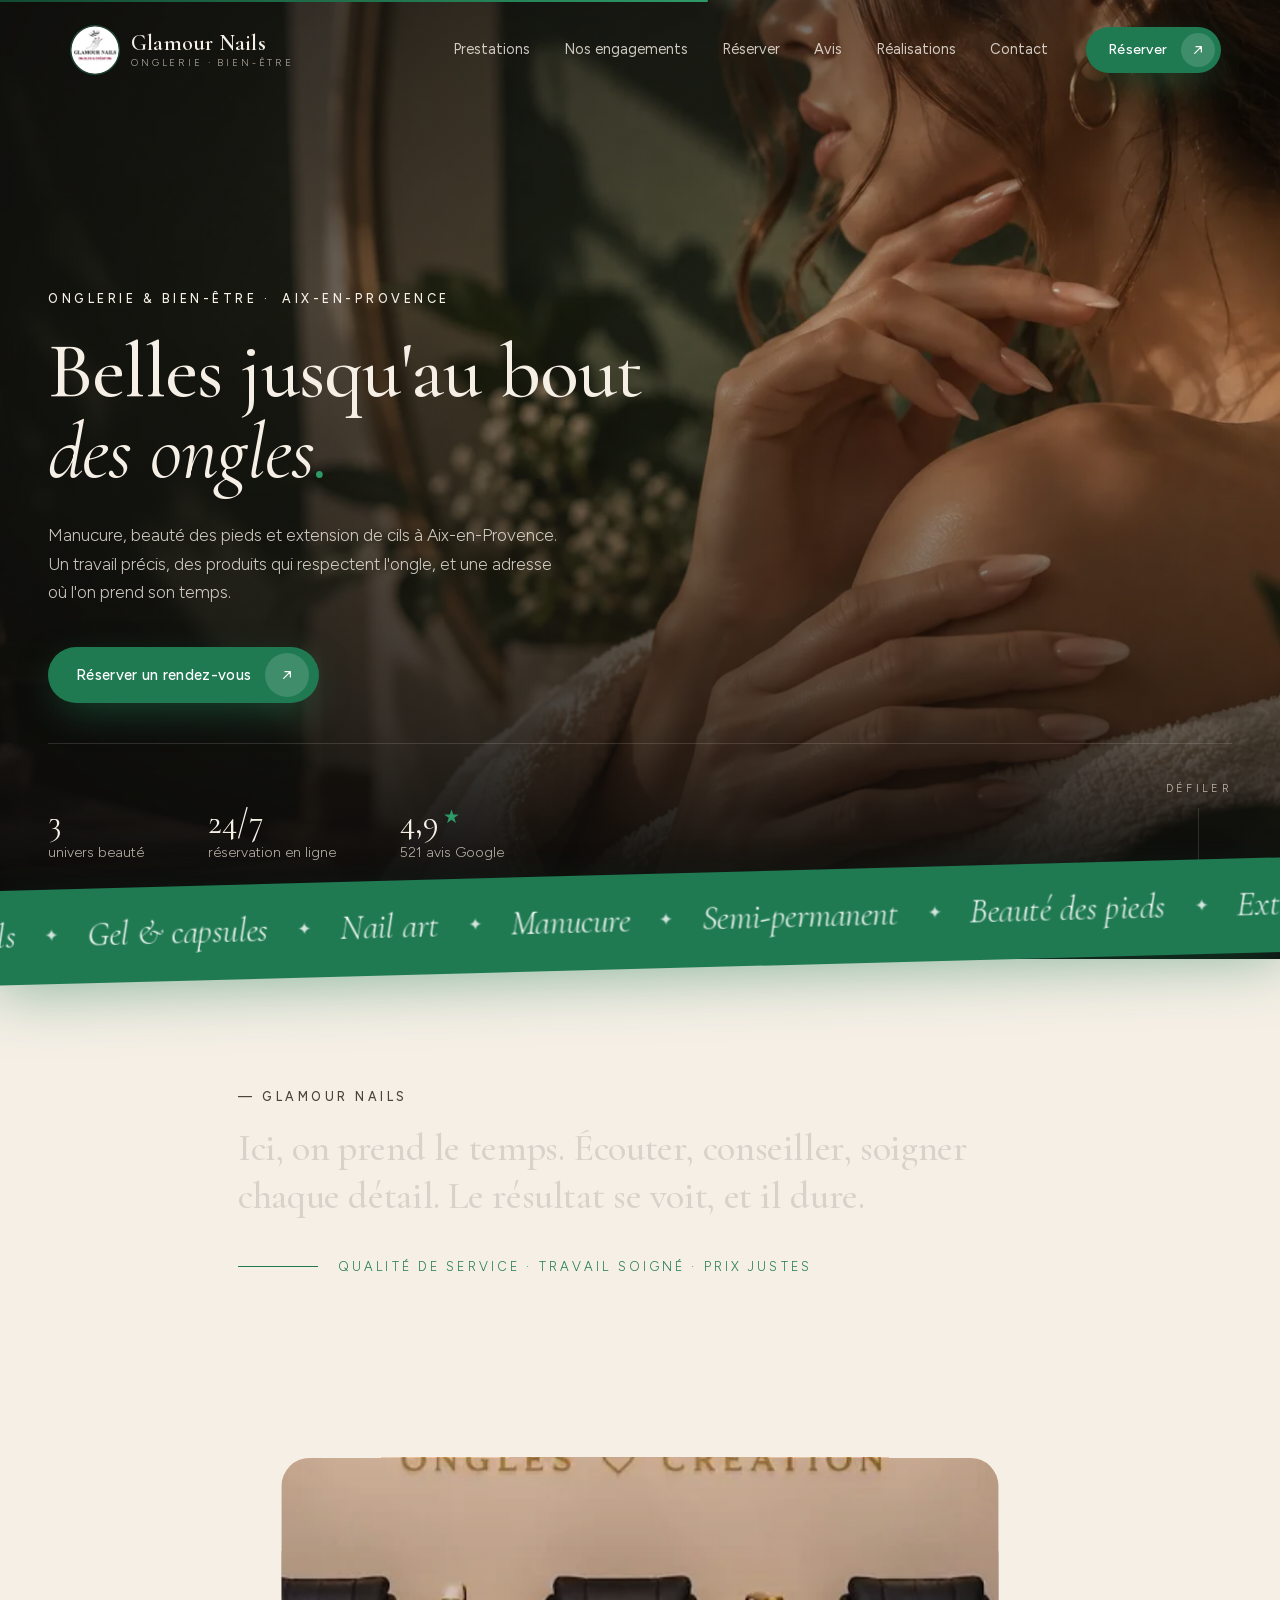
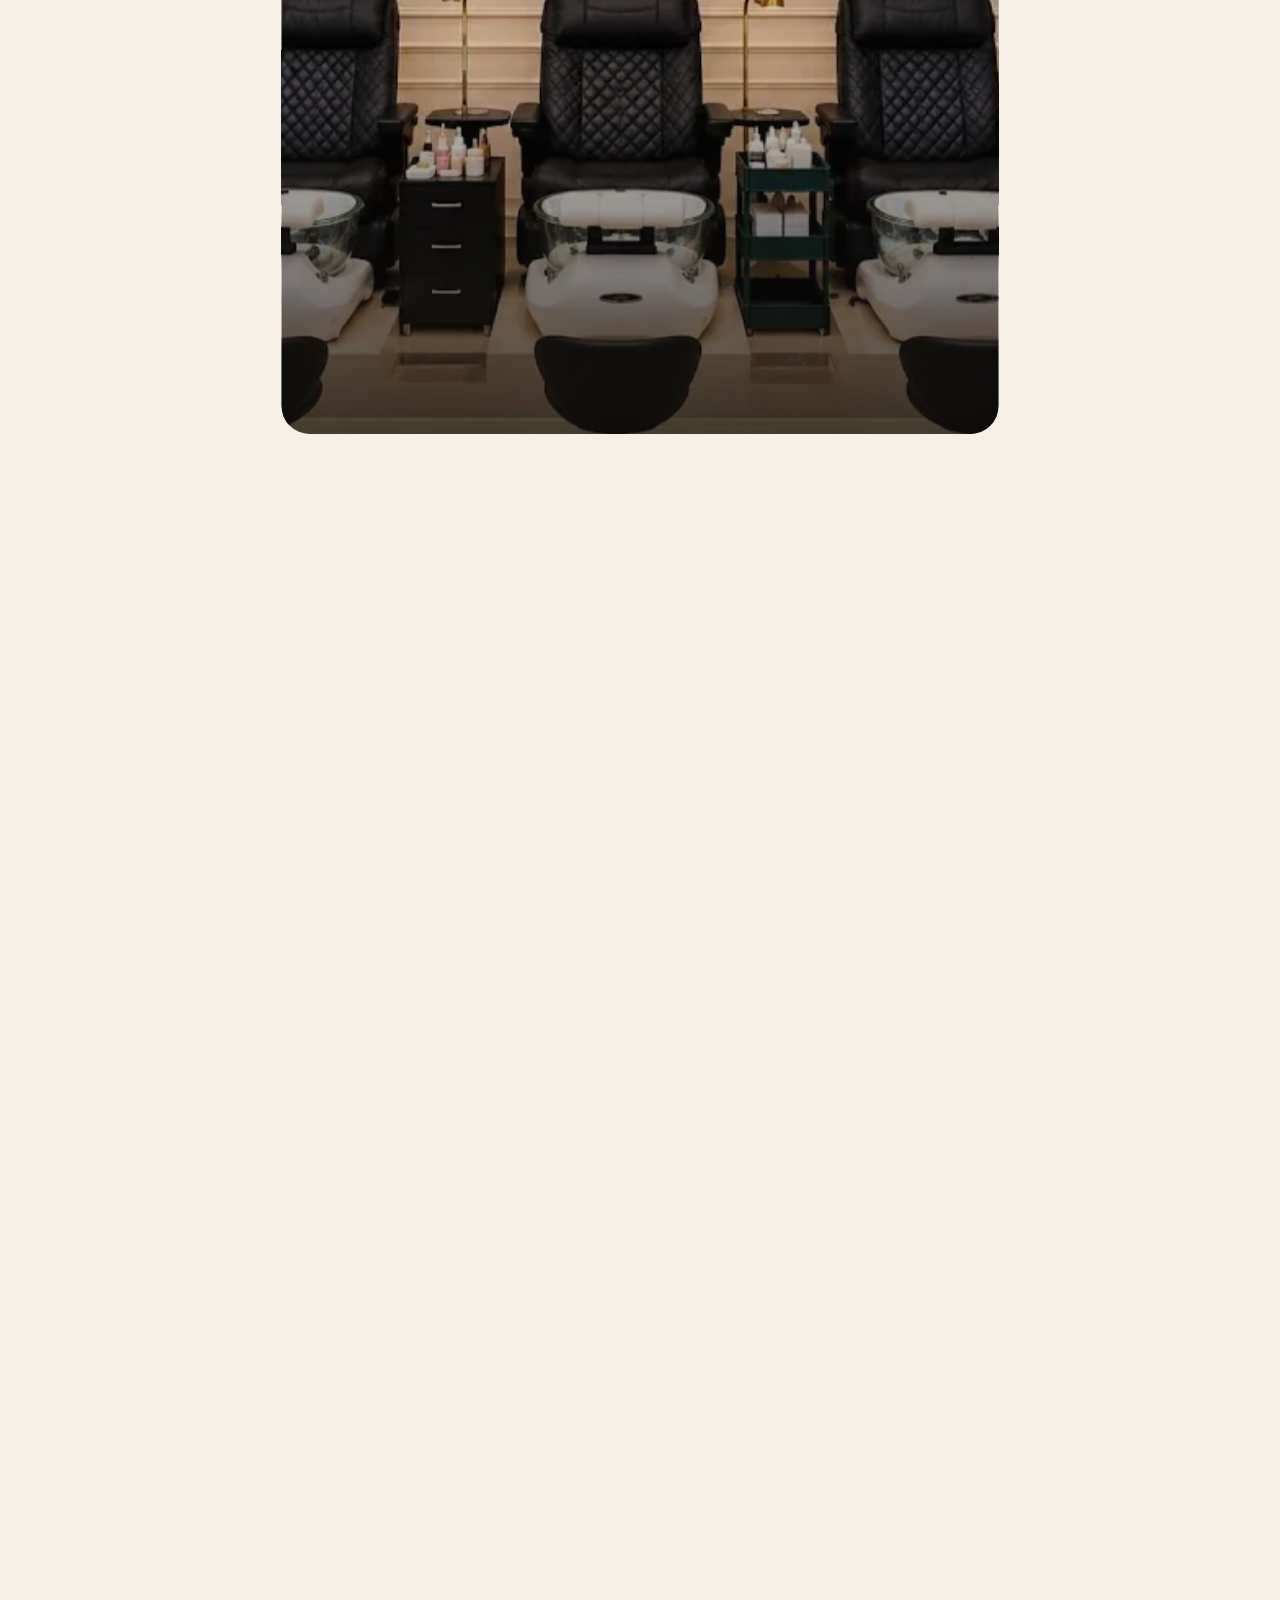
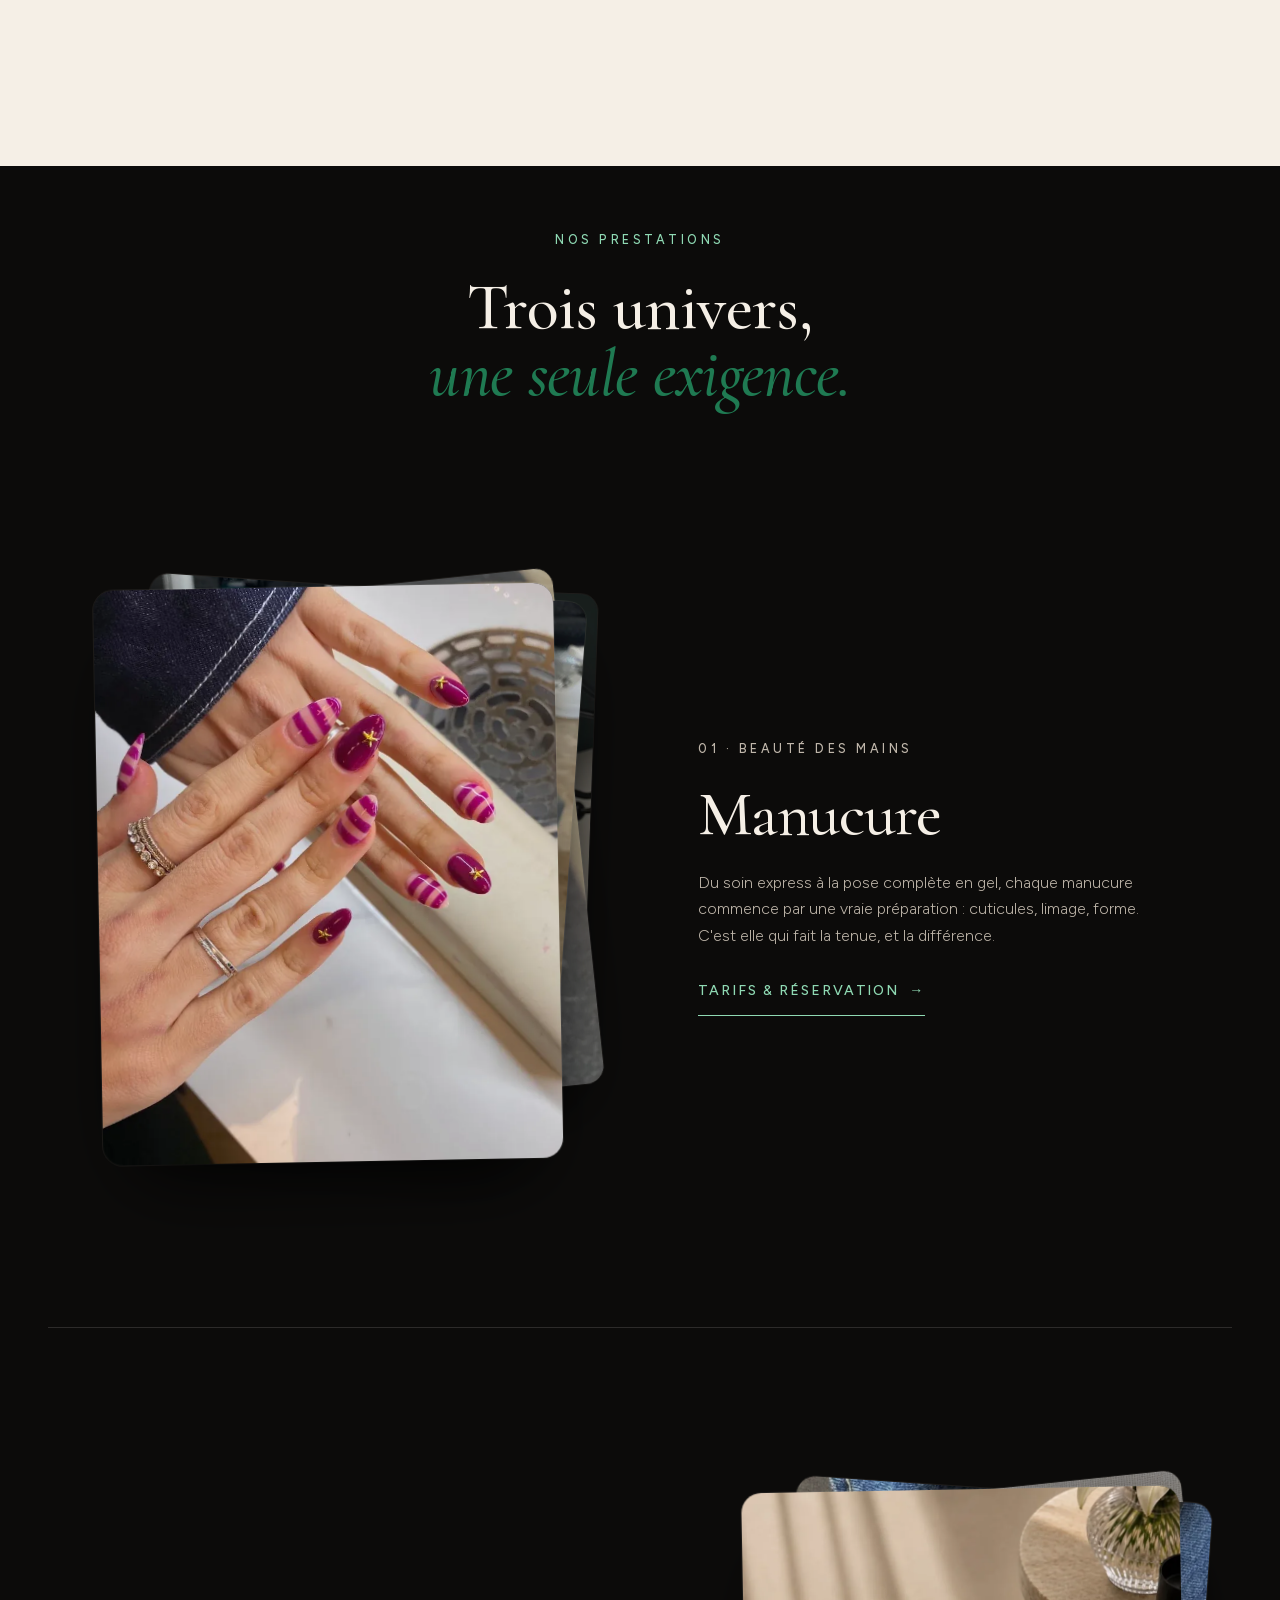
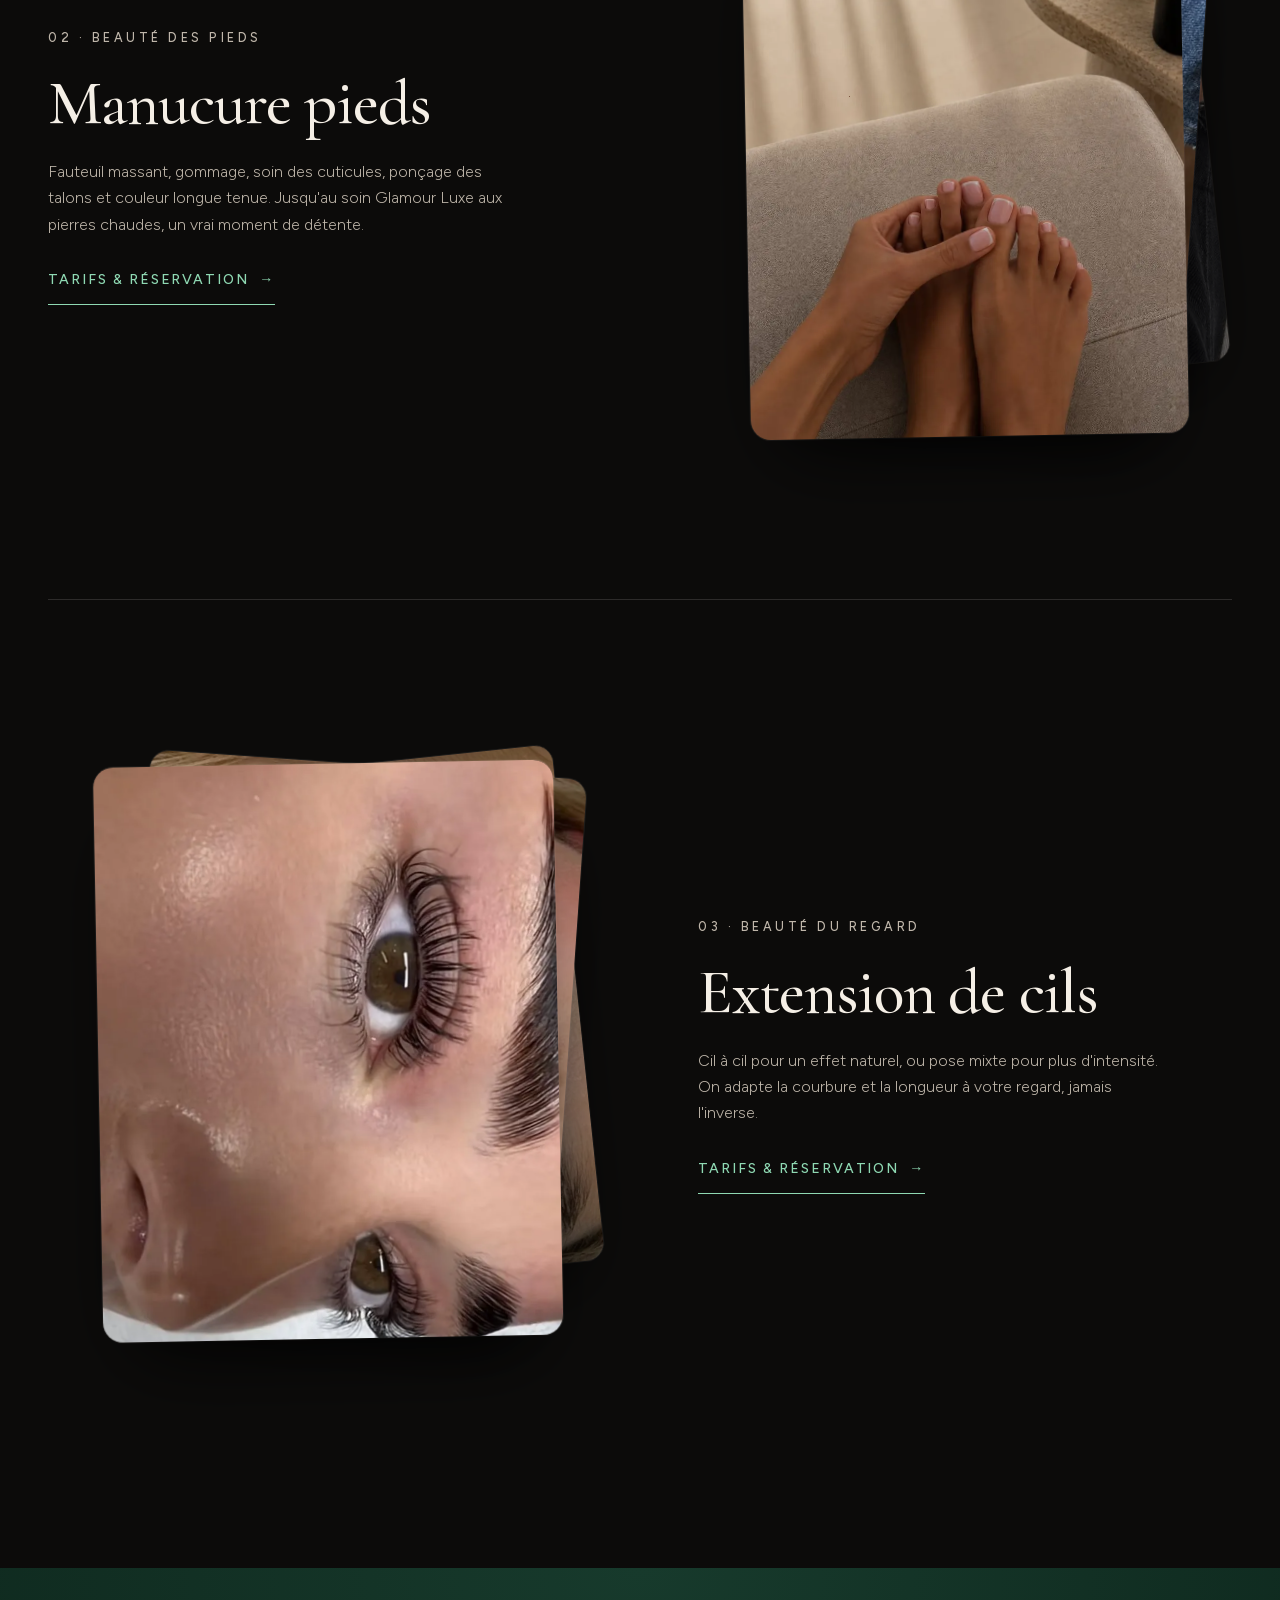
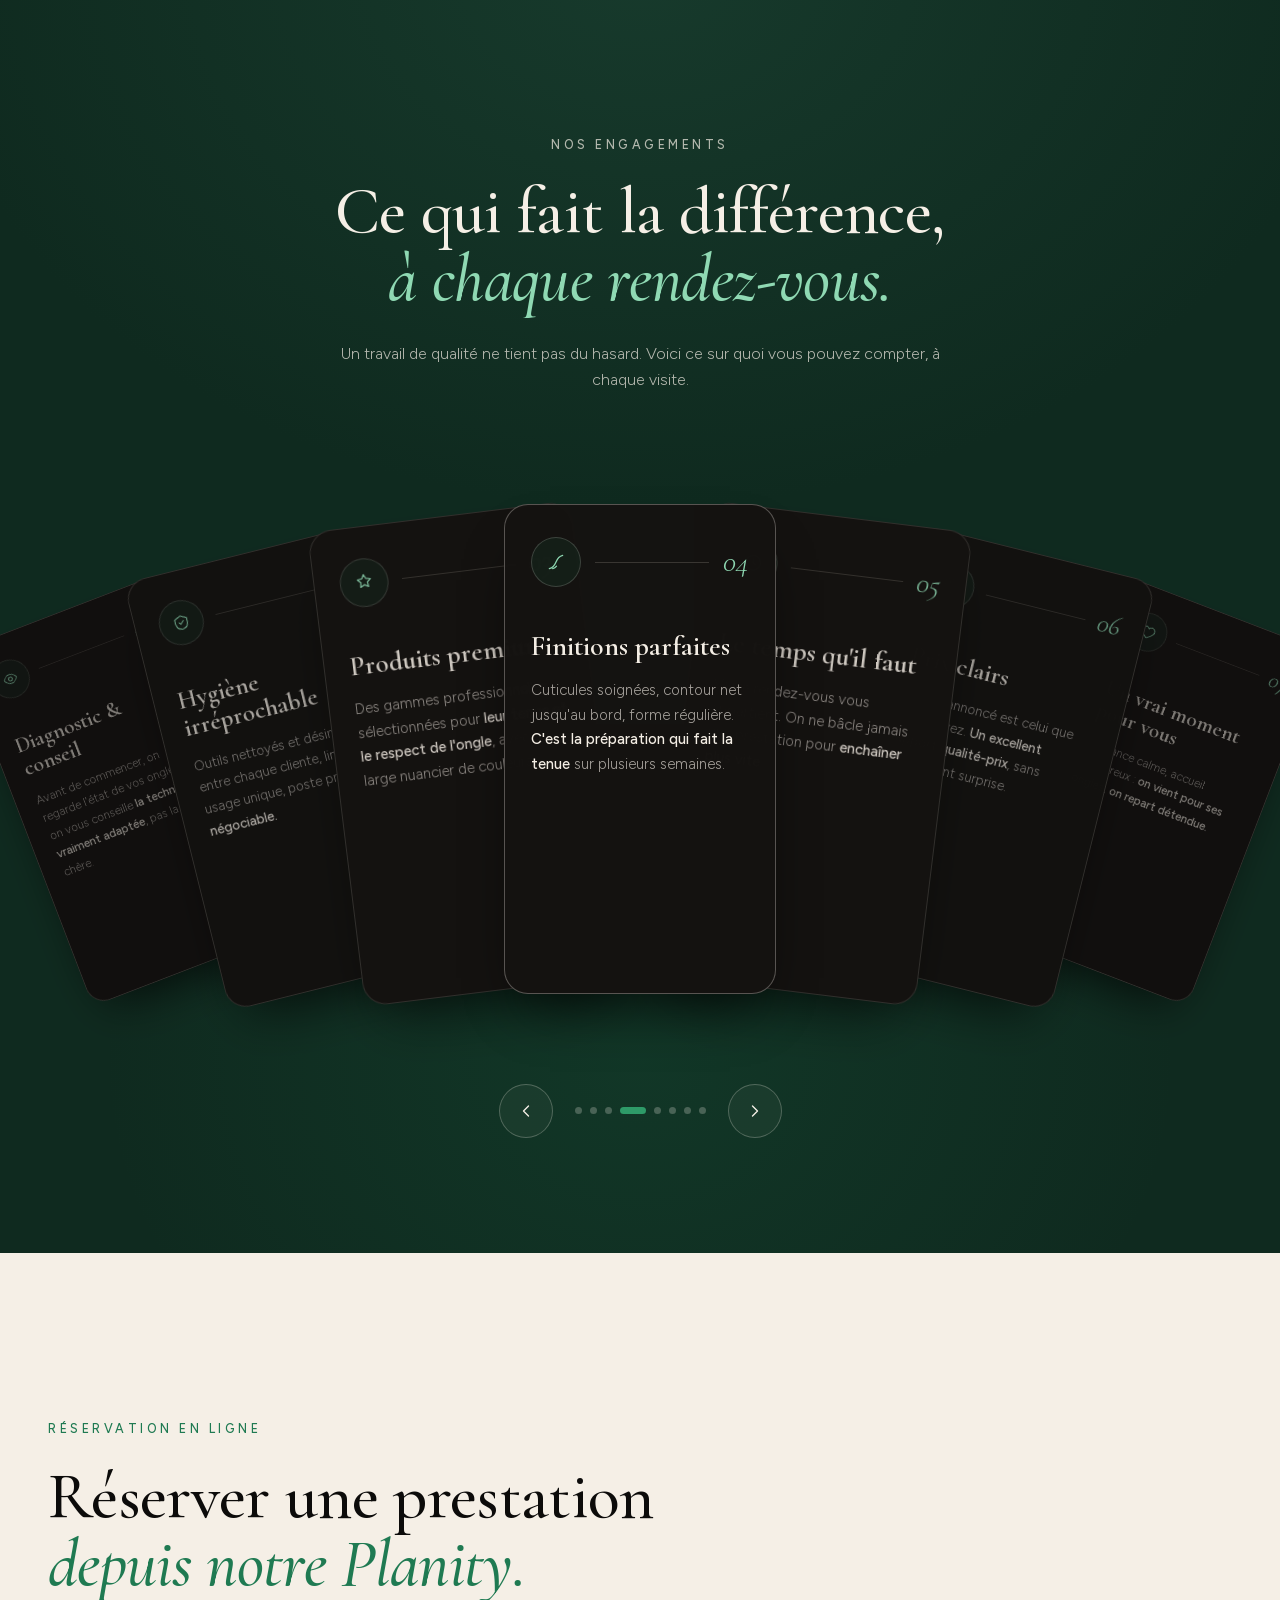
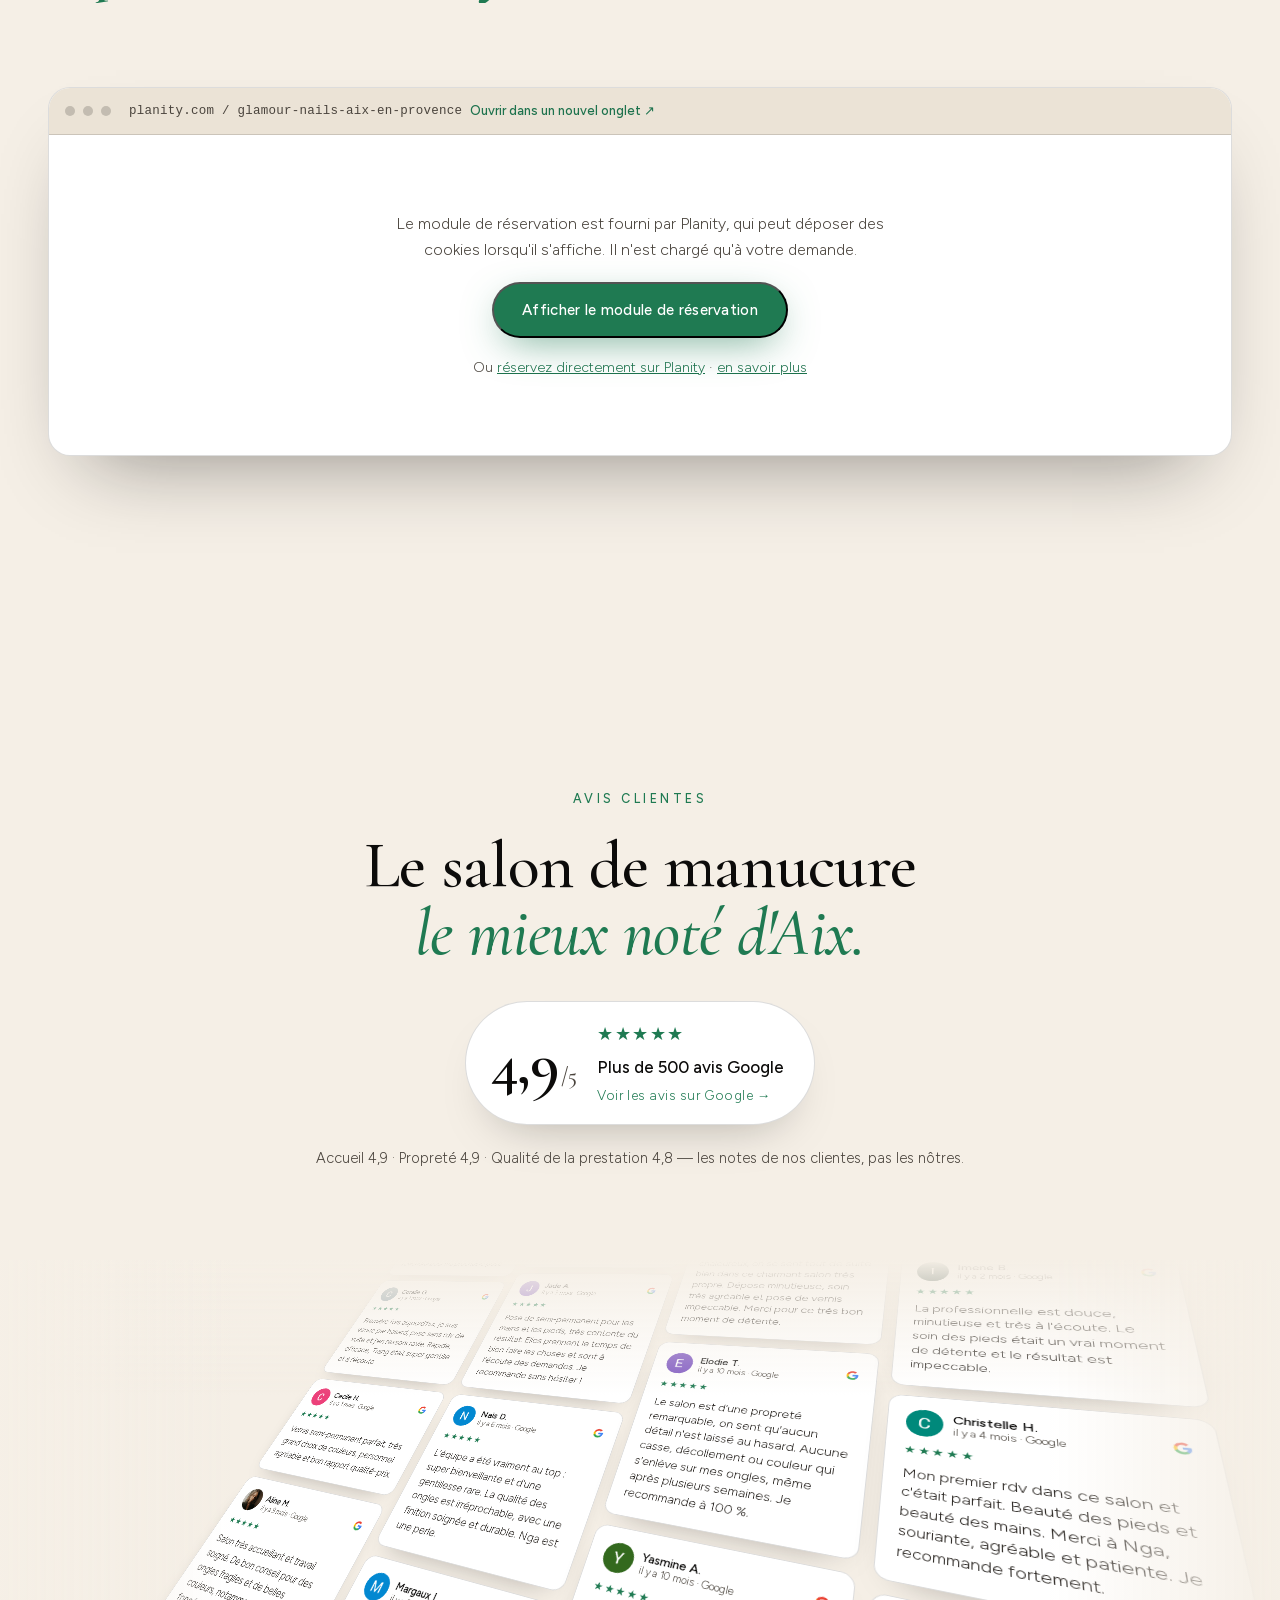
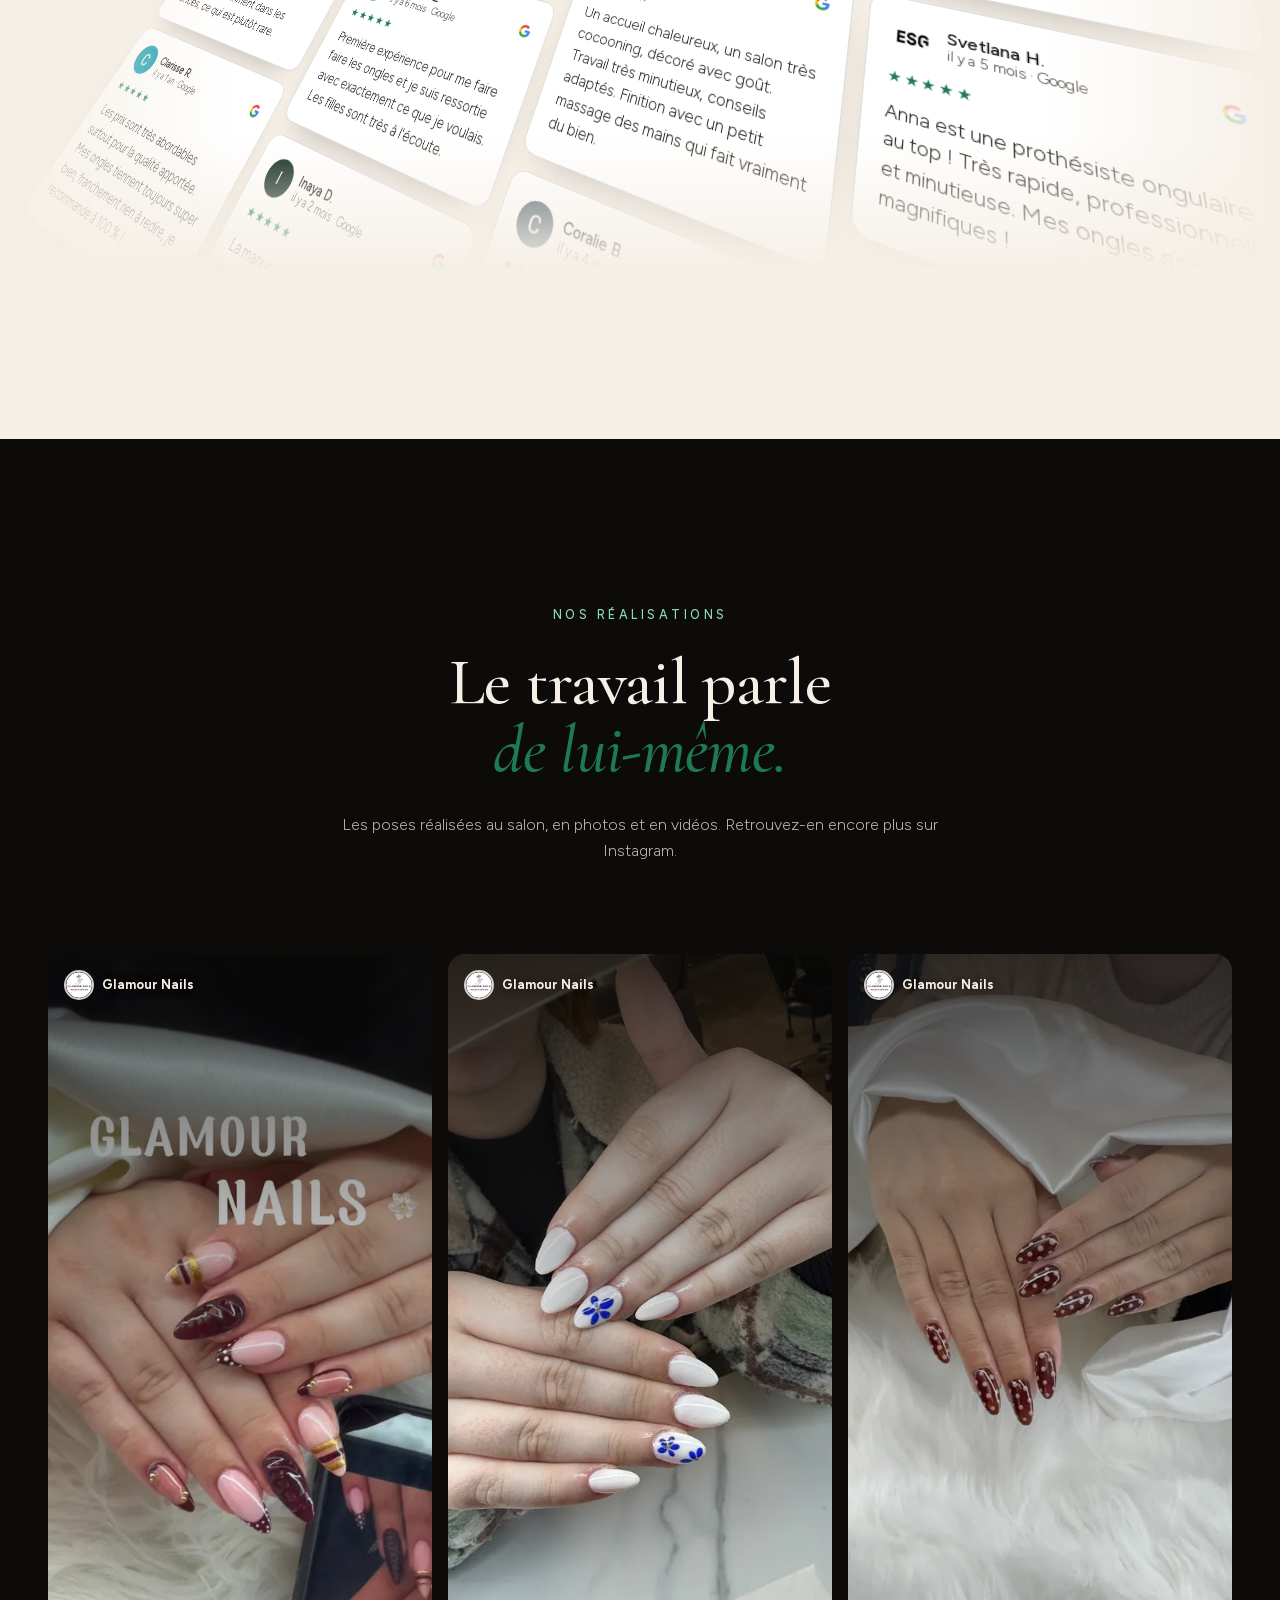
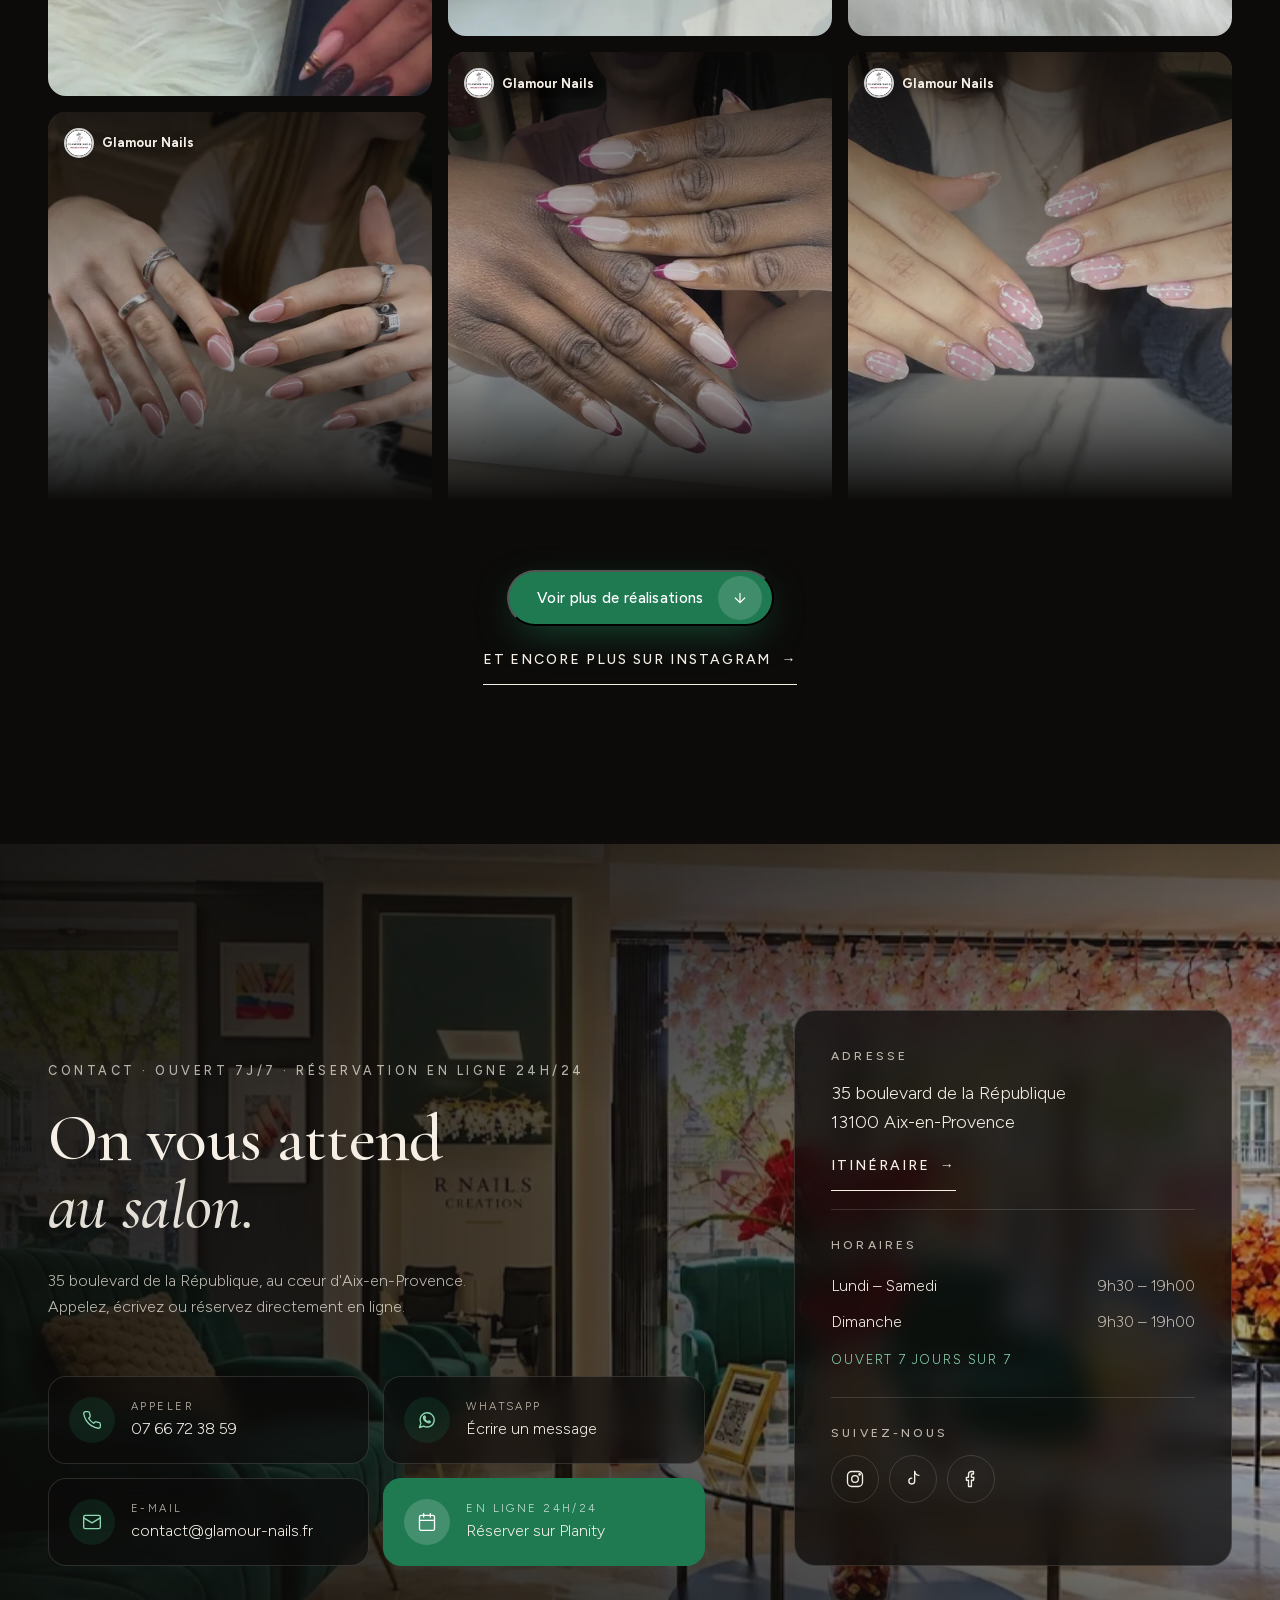
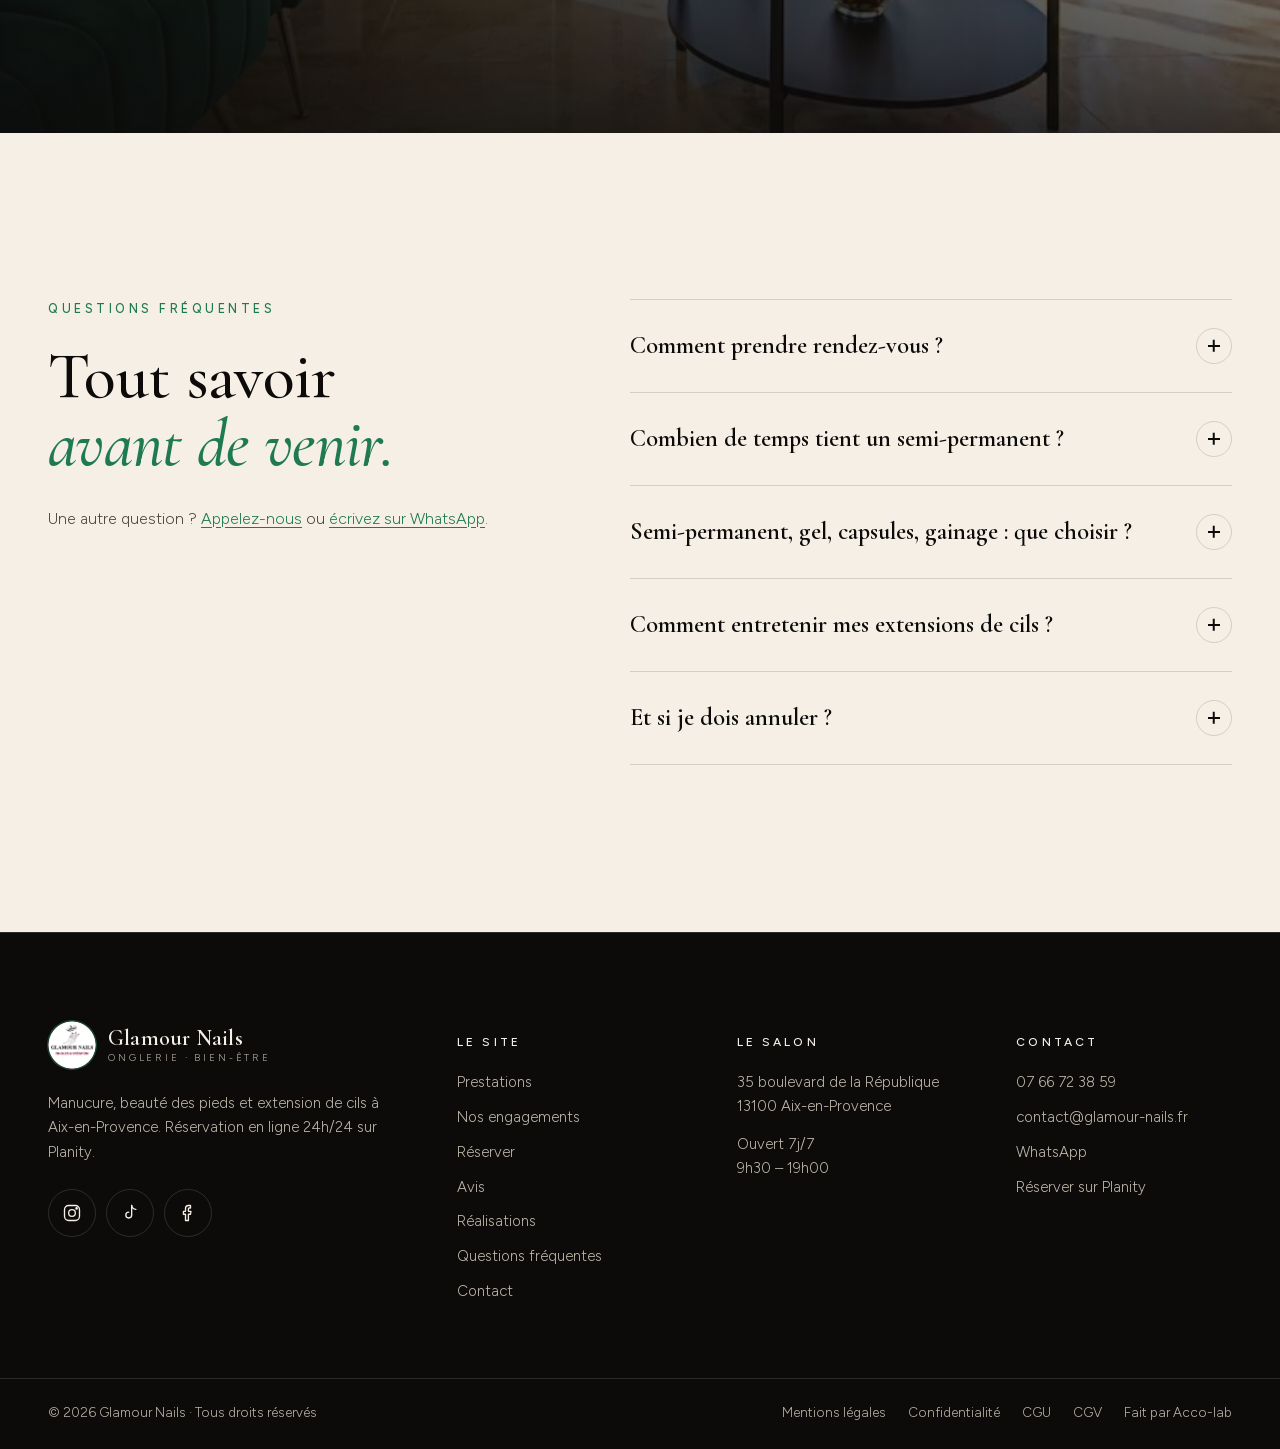
==== commit 54ab7701: "Conformité : mentions légales complètes, CGV, confidentialité et CGU à jour, module Planity chargé a" ====
--- a/index.html
+++ b/index.html
@@ -34,7 +34,7 @@
   <link rel="preload" as="font" type="font/woff2" href="fonts/cormorant-garamond.woff2" crossorigin>
   <link rel="preload" as="font" type="font/woff2" href="fonts/figtree.woff2" crossorigin>
   <link rel="preload" as="image" href="image/salon-glamour-nails-accueil-1200.webp" imagesrcset="image/salon-glamour-nails-accueil-800.webp 800w, image/salon-glamour-nails-accueil-1200.webp 1200w, image/salon-glamour-nails-accueil-1624.webp 1624w" imagesizes="100vw" fetchpriority="high">
-  <link rel="stylesheet" href="css/style.min.css?v=202610122106">
+  <link rel="stylesheet" href="css/style.min.css?v=202610141200">
 
   <!-- Données structurées : à compléter avec l'adresse et les horaires réels -->
   <script type="application/ld+json">
@@ -410,7 +410,11 @@
             <span class="planity__url">planity.com / glamour-nails-aix-en-provence</span>
             <a class="planity__open" href="https://www.planity.com/glamour-nails-13100-aix-en-provence" target="_blank" rel="noopener">Ouvrir dans un nouvel onglet <span aria-hidden="true">↗</span></a>
           </div>
-          <iframe class="planity__frame" src="https://www.planity.com/glamour-nails-13100-aix-en-provence" title="Réservation en ligne Glamour Nails sur Planity" loading="lazy" referrerpolicy="no-referrer-when-downgrade"></iframe>
+          <div class="planity__consent" data-planity-embed data-src="https://www.planity.com/glamour-nails-13100-aix-en-provence">
+            <p>Le module de réservation est fourni par Planity, qui peut déposer des cookies lorsqu'il s'affiche. Il n'est chargé qu'à votre demande.</p>
+            <button type="button" class="btn btn--red" data-planity-load><span class="btn__text">Afficher le module de réservation</span></button>
+            <p class="planity__alt">Ou <a href="https://www.planity.com/glamour-nails-13100-aix-en-provence" target="_blank" rel="noopener">réservez directement sur Planity</a> · <a href="confidentialite.html">en savoir plus</a></p>
+          </div>
         </div>
 
       </div>
@@ -1299,6 +1303,7 @@
         <a href="mentions-legales.html">Mentions légales</a>
         <a href="confidentialite.html">Confidentialité</a>
         <a href="cgu.html">CGU</a>
+        <a href="cgv.html">CGV</a>
         <a href="https://acco-lab.fr" target="_blank" rel="noopener">Fait par Acco-lab</a>
       </nav>
     </div>
@@ -1321,6 +1326,6 @@
   <script src="js/vendor/Observer.min.js" defer></script>
   <script src="js/vendor/SplitText.min.js" defer></script>
   <script src="js/vendor/lenis.min.js" defer></script>
-  <script src="js/main.min.js?v=202610122106" defer></script>
+  <script src="js/main.min.js?v=202610141200" defer></script>
 </body>
 </html>
--- a/css/style.min.css
+++ b/css/style.min.css
@@ -1 +1 @@
-@font-face{font-family:Cormorant Garamond;font-style:normal;font-weight:300 700;font-display:swap;src:url(../fonts/cormorant-garamond.woff2) format("woff2");unicode-range:U+0000-00FF,U+0131,U+0152-0153,U+02BB-02BC,U+02C6,U+02DA,U+02DC,U+2000-206F,U+20AC,U+2122,U+2212,U+FEFF,U+FFFD}@font-face{font-family:Cormorant Garamond;font-style:italic;font-weight:300 700;font-display:swap;src:url(../fonts/cormorant-garamond-italic.woff2) format("woff2");unicode-range:U+0000-00FF,U+0131,U+0152-0153,U+02BB-02BC,U+02C6,U+02DA,U+02DC,U+2000-206F,U+20AC,U+2122,U+2212,U+FEFF,U+FFFD}@font-face{font-family:Figtree;font-style:normal;font-weight:300 900;font-display:swap;src:url(../fonts/figtree.woff2) format("woff2");unicode-range:U+0000-00FF,U+0131,U+0152-0153,U+02BB-02BC,U+02C6,U+02DA,U+02DC,U+2000-206F,U+20AC,U+2122,U+2212,U+FEFF,U+FFFD}:root{--noir: #0c0b0a;--noir-2: #151311;--noir-3: #1e1b18;--accent: #1f7a52;--accent-vif: #2e9a68;--accent-sombre: #124a31;--accent-clair: #8fd9b3;--ivoire: #f5efe6;--ivoire-2: #ebe3d6;--blanc: #ffffff;--vert: #0f2a1f;--vert-2: #173a2c;--vert-3: #22503d;--texte-clair: #bfb6aa;--texte-sombre: #4a443d;--ligne-clair: rgba(245, 239, 230, .14);--ligne-sombre: rgba(12, 11, 10, .14);--serif: "Cormorant Garamond", "Cormorant", "Garamond", Georgia, serif;--sans: "Figtree", "Helvetica Neue", Arial, sans-serif;--wrap: 1280px;--gutter: clamp(16px, 4vw, 48px);--radius: 22px;--ease: cubic-bezier(.22, 1, .36, 1);--ease-io: cubic-bezier(.65, 0, .35, 1)}*,*:before,*:after{box-sizing:border-box}html{-webkit-text-size-adjust:100%}html.lenis,html.lenis body{height:auto}.lenis.lenis-smooth{scroll-behavior:auto!important}.lenis.lenis-stopped{overflow:hidden}body{margin:0;background:var(--noir);color:var(--ivoire);font-family:var(--sans);font-weight:300;font-size:clamp(16px,1.05vw,17.5px);line-height:1.65;-webkit-font-smoothing:antialiased;overflow-x:hidden}body.is-loading{overflow:hidden}img{display:block;max-width:100%}main{overflow-x:clip}.nowrap{white-space:nowrap}.only-mobile{display:none}a{color:inherit}button{font:inherit;color:inherit;cursor:pointer}svg{display:block}::selection{background:var(--accent);color:var(--blanc)}.wrap{width:100%;max-width:var(--wrap);margin:0 auto;padding:0 var(--gutter)}.section{position:relative;padding:clamp(96px,13vw,180px) 0}.section--light{background:var(--ivoire);color:var(--noir)}.section--green{background:var(--vert);color:var(--ivoire)}.skip{position:fixed;left:16px;top:-60px;z-index:999;background:var(--accent);color:#fff;padding:10px 16px;border-radius:8px}.skip:focus{top:16px}:focus-visible{outline:2px solid var(--accent-vif);outline-offset:3px}.kicker,.eyebrow{font-family:var(--sans);font-size:12.5px;font-weight:500;letter-spacing:.28em;text-transform:uppercase;margin:0 0 22px;color:var(--texte-clair)}.section--light .kicker{color:var(--texte-sombre)}.kicker--red,.section--light .kicker--red{color:var(--accent)}.kicker--light{color:#f5efe6b3}.sec-head{margin-bottom:clamp(56px,7vw,96px);max-width:780px}.sec-head--center{margin-left:auto;margin-right:auto;text-align:center}.sec-head--split{max-width:none;display:flex;align-items:flex-end;justify-content:space-between;gap:40px;flex-wrap:wrap}.sec-head--split .sec-lead{max-width:380px;margin:0}.sec-title,.band__title{font-family:var(--serif);font-weight:500;font-size:clamp(38px,5.2vw,78px);line-height:1.02;letter-spacing:-.01em;margin:0}.sec-title em,.band__title em,.hero__title em{font-style:italic;color:var(--accent)}.section--green .sec-title em{color:var(--accent-clair)}.contact .sec-title em,.band__title em{color:var(--ivoire);opacity:.92}.sec-lead{font-size:clamp(16px,1.2vw,19px);color:var(--texte-clair);margin:28px auto 0;max-width:600px}.section--light .sec-lead{color:var(--texte-sombre)}.sec-lead a{color:var(--accent);text-underline-offset:3px}.line-mask{overflow:hidden;padding-bottom:.08em;margin-bottom:-.08em}.btn{--h: 56px;position:relative;display:inline-flex;align-items:center;gap:14px;height:var(--h);padding:0 10px 0 28px;border-radius:999px;font-family:var(--sans);font-size:15px;font-weight:500;letter-spacing:.02em;text-decoration:none;white-space:nowrap;transition:background .35s var(--ease),color .35s var(--ease),border-color .35s var(--ease),box-shadow .35s var(--ease);will-change:transform}.btn:not(:has(.btn__icon)){padding-right:28px}.btn--sm{--h: 46px;font-size:14px;padding-left:22px;padding-right:6px}.btn__text{display:inline-block;line-height:1.4;height:1.4em;overflow:hidden}.btn__icon{width:calc(var(--h) - 12px);height:calc(var(--h) - 12px);border-radius:50%;display:grid;place-items:center;background:#ffffff24;transition:transform .5s var(--ease),background .35s}.btn__icon svg{width:16px;height:16px;fill:none;stroke:currentColor;stroke-width:1.8;stroke-linecap:round;stroke-linejoin:round}.btn:hover .btn__icon{transform:rotate(45deg)}.btn--red{background:var(--accent);color:var(--blanc);box-shadow:0 12px 40px -12px #1f7a52b3}.btn--red:hover{background:var(--accent-vif);box-shadow:0 18px 50px -12px #2e9a68cc}.btn--ghost{border:1px solid rgba(245,239,230,.35);color:var(--ivoire);backdrop-filter:blur(8px);background:#0c0b0a33}.btn--ghost:hover{border-color:var(--ivoire);background:#f5efe614}.btn--dark{background:var(--noir);color:var(--ivoire)}.btn--dark:hover{background:var(--accent)}.btn__text .char{display:inline-block;text-shadow:0 1.4em currentColor;transition:transform .55s var(--ease)}.btn:hover .btn__text .char{transform:translateY(-1.4em)}.link-arrow{display:inline-flex;align-items:center;gap:10px;font-weight:500;font-size:14px;letter-spacing:.14em;text-transform:uppercase;text-decoration:none;color:var(--accent);position:relative;padding-bottom:6px}.link-arrow:after{content:"";position:absolute;left:0;bottom:0;width:100%;height:1px;background:currentColor;transform-origin:right;transition:transform .6s var(--ease)}.link-arrow:hover:after{transform:scaleX(0);transform-origin:left}.link-arrow span{transition:transform .5s var(--ease)}.link-arrow:hover span{transform:translate(6px)}.link-arrow--light{color:var(--ivoire)}.loader{position:fixed;inset:0;z-index:1000;display:grid;place-items:center;background:var(--noir);clip-path:inset(0 0 0 0)}.loader__inner{text-align:center}.loader__logo{position:relative;width:150px;height:150px;margin:0 auto 26px}.loader__logo img{width:100%;height:100%;border-radius:50%;animation:logoIn 1.1s var(--ease) .15s both}.loader__mono{position:absolute;inset:-12px;width:calc(100% + 24px);height:calc(100% + 24px);overflow:visible}@keyframes logoIn{0%{opacity:0;transform:scale(.85)}}.loader__ring{fill:none;stroke:var(--accent);stroke-width:1.4;stroke-dasharray:352;stroke-dashoffset:352;transform:rotate(-90deg);transform-origin:center;animation:ring 1.6s var(--ease-io) forwards}.loader__mono text{font-family:var(--serif);font-style:italic;font-size:58px;fill:var(--ivoire)}.loader__name{font-family:var(--serif);font-size:22px;letter-spacing:.06em;margin:0}.loader__count{font-size:12px;letter-spacing:.3em;color:var(--texte-clair);margin:10px 0 0}@keyframes ring{to{stroke-dashoffset:0}}.progress{position:fixed;top:0;left:0;right:0;height:2px;z-index:200;pointer-events:none}.progress__bar{display:block;height:100%;background:linear-gradient(90deg,var(--accent-sombre),var(--accent-vif));transform:scaleX(0);transform-origin:left}.cursor{display:none}@media(hover:hover)and (pointer:fine){.cursor{display:block;position:fixed;inset:0;pointer-events:none;z-index:300;opacity:0;transition:opacity .4s}.cursor.is-on{opacity:1}.cursor__dot,.cursor__ring{position:fixed;top:0;left:0;border-radius:50%;pointer-events:none}.cursor__dot{width:6px;height:6px;margin:-3px 0 0 -3px;background:var(--accent-vif)}.cursor__ring{width:38px;height:38px;margin:-19px 0 0 -19px;border:1px solid rgba(31,122,82,.55);display:grid;place-items:center;transition:width .4s var(--ease),height .4s var(--ease),margin .4s var(--ease),background .4s,border-color .4s}.cursor__label{font-style:normal;font-size:11px;letter-spacing:.18em;text-transform:uppercase;color:#fff;opacity:0;transition:opacity .3s}.cursor.is-hover .cursor__ring{width:62px;height:62px;margin:-31px 0 0 -31px;border-color:var(--accent)}.cursor.is-drag .cursor__ring{width:92px;height:92px;margin:-46px 0 0 -46px;background:var(--accent);border-color:var(--accent)}.cursor.is-drag .cursor__label{opacity:1}.cursor.is-drag .cursor__dot{opacity:0}}.header{position:fixed;top:16px;left:0;right:0;z-index:100;padding:0 var(--gutter);transition:transform .6s var(--ease)}.header.is-hidden{transform:translateY(-140%)}.header__pill{max-width:var(--wrap);margin:0 auto;height:68px;padding:0 10px 0 22px;display:flex;align-items:center;gap:24px;border-radius:999px;border:1px solid transparent;transition:background .5s var(--ease),border-color .5s,box-shadow .5s}.header.is-solid .header__pill{background:#0c0b0adb;border-color:var(--ligne-clair);backdrop-filter:blur(16px) saturate(1.3);-webkit-backdrop-filter:blur(16px) saturate(1.3);box-shadow:0 20px 50px -25px #000000b3}.brand{display:flex;align-items:center;gap:12px;text-decoration:none;margin-right:auto}.brand__logo{width:48px;height:48px;border-radius:50%;flex-shrink:0;box-shadow:0 0 0 1px #1f7a5299}.brand__mono{width:42px;height:42px;border-radius:50%;border:1px solid var(--accent);display:grid;place-items:center;font-family:var(--serif);font-style:italic;font-size:24px;line-height:1;padding-bottom:3px}.brand__text{display:flex;flex-direction:column;line-height:1.1}.brand__name{font-family:var(--serif);font-weight:600;font-size:22px;letter-spacing:.01em}.brand__tag{font-size:9.5px;letter-spacing:.3em;text-transform:uppercase;color:var(--texte-clair);margin-top:3px}.nav{display:flex;gap:6px}.nav a{position:relative;padding:8px 14px;font-size:14.5px;font-weight:400;text-decoration:none;color:#f5efe6d1;transition:color .3s}.nav a:after{content:"";position:absolute;left:14px;right:14px;bottom:4px;height:1px;background:var(--accent-vif);transform:scaleX(0);transform-origin:right;transition:transform .5s var(--ease)}.nav a:hover,.nav a.is-active{color:var(--blanc)}.nav a:hover:after,.nav a.is-active:after{transform:scaleX(1);transform-origin:left}.burger{display:none;width:48px;height:48px;border-radius:50%;border:1px solid var(--ligne-clair);background:#0c0b0a66;position:relative}.burger span{position:absolute;left:14px;right:14px;height:1.5px;background:var(--ivoire);transition:transform .5s var(--ease),top .5s var(--ease)}.burger span:first-child{top:19px}.burger span:last-child{top:27px}.burger[aria-expanded=true] span:first-child{top:23px;transform:rotate(45deg)}.burger[aria-expanded=true] span:last-child{top:23px;transform:rotate(-45deg)}.mmenu{position:fixed;inset:0;z-index:90;background:var(--noir);display:flex;flex-direction:column;justify-content:space-between;padding:120px var(--gutter) 40px;clip-path:circle(0% at calc(100% - 50px) 50px);transition:clip-path .8s var(--ease-io)}.mmenu.is-open{clip-path:circle(150% at calc(100% - 50px) 50px)}.mmenu nav{display:flex;flex-direction:column}.mmenu nav a{font-family:var(--serif);font-size:clamp(34px,9vw,56px);line-height:1.25;text-decoration:none;display:flex;align-items:baseline;gap:16px;border-bottom:1px solid var(--ligne-clair);padding:10px 0;opacity:0;transform:translateY(24px);transition:opacity .6s var(--ease),transform .6s var(--ease)}.mmenu nav a small{font-family:var(--sans);font-size:12px;color:var(--accent-vif);letter-spacing:.2em}.mmenu.is-open nav a{opacity:1;transform:none}.mmenu.is-open nav a:nth-child(2){transition-delay:.05s}.mmenu.is-open nav a:nth-child(3){transition-delay:.1s}.mmenu.is-open nav a:nth-child(4){transition-delay:.15s}.mmenu.is-open nav a:nth-child(5){transition-delay:.2s}.mmenu.is-open nav a:nth-child(6){transition-delay:.25s}.mmenu__foot{display:flex;flex-wrap:wrap;align-items:center;gap:20px;justify-content:space-between}.mmenu__tel{font-size:18px;text-decoration:none}.hero{position:relative;min-height:100vh;min-height:100svh;display:flex;flex-direction:column;justify-content:flex-end;overflow:hidden;isolation:isolate}.hero__bg{position:absolute;inset:0;z-index:-2;overflow:hidden}.hero__img{position:absolute;inset:0 0 -10%;width:100%;height:110%;object-fit:cover;object-position:62% 35%;will-change:transform}.hero__veil{position:absolute;inset:0;z-index:-1;background:linear-gradient(180deg,rgba(12,11,10,.45) 0%,rgba(12,11,10,.1) 35%,rgba(12,11,10,.6) 80%,var(--noir) 100%),linear-gradient(90deg,#0c0b0ad1,#0c0b0a59 48%,#0c0b0a00)}.hero__content{padding-top:160px;padding-bottom:40px}.eyebrow{display:inline-flex;align-items:center;gap:12px;color:var(--ivoire)}.dot{width:8px;height:8px;border-radius:50%;background:var(--accent-vif);box-shadow:0 0 #2e9a6899;animation:pulse 2.4s infinite}@keyframes pulse{70%{box-shadow:0 0 0 12px #2e9a6800}to{box-shadow:0 0 #2e9a6800}}.hero__title{font-family:var(--serif);font-weight:500;font-size:clamp(44px,6.2vw,96px);line-height:1.02;letter-spacing:-.01em;margin:0 0 28px;max-width:20ch}.hero__title em{color:var(--ivoire);font-weight:400}.hero__title .accent,.hero__title .accent .char{color:var(--accent-vif)}.hero__lead{max-width:520px;font-size:clamp(17px,1.35vw,20px);color:#f5efe6d1;margin:0 0 40px}.hero__actions{display:flex;flex-wrap:wrap;gap:14px}.hero__foot{display:flex;align-items:flex-end;justify-content:space-between;gap:24px;border-top:1px solid var(--ligne-clair);width:calc(100% - 2 * var(--gutter));max-width:calc(var(--wrap) - 2 * var(--gutter));padding:36px 0}.hero__facts{list-style:none;margin:0;padding:0;display:flex;flex-wrap:wrap;gap:clamp(20px,5vw,64px);font-size:14px;color:var(--texte-clair)}.hero__facts strong{display:block;font-family:var(--serif);font-weight:400;font-size:34px;color:var(--ivoire);line-height:1.1}.scroll-hint{display:flex;flex-direction:column;align-items:center;gap:10px;text-decoration:none;font-size:11px;letter-spacing:.3em;text-transform:uppercase;color:var(--texte-clair)}.scroll-hint i{width:1px;height:56px;background:var(--ligne-clair);position:relative;overflow:hidden}.scroll-hint i:after{content:"";position:absolute;left:0;top:-40%;width:100%;height:40%;background:var(--accent-vif);animation:drip 2s var(--ease-io) infinite}@keyframes drip{to{top:100%}}.ribbon{position:relative;z-index:2;background:var(--accent);color:var(--blanc);overflow:hidden;padding:18px 0;transform:rotate(-1.5deg) scale(1.04);margin:-24px 0 -8px;box-shadow:0 20px 60px -20px #1f7a5299}.ribbon__track{display:flex;width:max-content}.ribbon__row{display:flex;align-items:center;flex-shrink:0}.ribbon span{font-family:var(--serif);font-style:italic;font-size:clamp(22px,2.6vw,36px);padding:0 28px;white-space:nowrap}.ribbon b{font-weight:400;font-size:16px;opacity:.8}.manifeste{padding-top:clamp(90px,10vw,130px);padding-bottom:20px}.manifeste__grid{max-width:900px}.manifeste__text{font-family:var(--serif);font-weight:500;font-size:clamp(26px,3vw,42px);line-height:1.25;letter-spacing:-.01em;margin:0 0 36px}.manifeste .kicker{margin-bottom:16px}.manifeste__sign{display:flex;align-items:center;gap:20px;font-size:13px;letter-spacing:.24em;text-transform:uppercase;color:var(--accent)}.manifeste__sign p{margin:0}.manifeste__line{width:80px;height:1px;background:currentColor}.reveal-frame{background:var(--ivoire);position:relative;margin-top:-1px}.pin-spacer{background:var(--ivoire)}.reveal-frame__pin{height:100vh;height:100svh;display:grid;place-items:center;overflow:hidden}.reveal-frame__media{position:relative;width:100%;height:100%;overflow:hidden;clip-path:inset(18% 22% 18% 22% round 28px);will-change:clip-path}.reveal-frame__img{position:absolute;inset:-6% 0;background-size:cover;background-position:center 40%;transform:scale(1.2);will-change:transform}.reveal-frame__veil{position:absolute;inset:0;background:linear-gradient(180deg,#0c0b0a14,#0c0b0a33 40%,#0c0b0ae6 92%)}.reveal-frame__quote p{text-shadow:0 4px 30px rgba(0,0,0,.55)}.reveal-frame__quote{position:absolute;inset:auto 0 0;margin:0;text-align:center;padding:0 var(--gutter) clamp(48px,9vh,96px)}.reveal-frame__quote p{font-family:var(--serif);font-weight:500;font-size:clamp(32px,4.8vw,72px);line-height:1.05;letter-spacing:-.02em;margin:0;color:var(--ivoire)}.reveal-frame__quote p{letter-spacing:.01em}.univers{background:var(--noir);padding-top:clamp(40px,5vw,64px)}.univers .sec-head{margin-bottom:clamp(72px,9vw,130px)}.domaine{display:grid;grid-template-columns:1.05fr 1fr;grid-template-rows:auto auto;column-gap:clamp(32px,7vw,120px);row-gap:24px;align-items:center;margin-bottom:clamp(96px,12vw,180px)}.domaine:last-child{margin-bottom:0}.domaine+.domaine{position:relative;padding-top:clamp(64px,8vw,120px);margin-top:calc(clamp(96px,12vw,180px)*-1 + clamp(64px,8vw,120px))}.domaine+.domaine:before{content:"";position:absolute;left:0;right:0;top:0;height:1px;background:var(--ligne-clair)}.domaine__media{grid-column:1;grid-row:1 / span 2}.domaine__head{grid-column:2;grid-row:1;align-self:end}.domaine__body{grid-column:2;grid-row:2;align-self:start}.domaine--rev .domaine__media{grid-column:2}.domaine--rev .domaine__head,.domaine--rev .domaine__body{grid-column:1}.domaine__media{position:relative;aspect-ratio:4 / 5}.domaine__media .stack{height:100%}.domaine__media .stack__card{width:82%}.domaine .stack-meta{margin:36px 0 18px}.domaine .stack-nav{gap:10px}.domaine__num{position:absolute;left:24px;bottom:16px;font-family:var(--serif);font-style:italic;font-size:clamp(64px,9vw,130px);line-height:1;color:var(--ivoire);mix-blend-mode:difference}.domaine__title{font-family:var(--serif);font-weight:500;font-size:clamp(40px,5vw,72px);line-height:1;letter-spacing:-.02em;margin:0}.domaine__body p{color:var(--texte-clair);max-width:460px;margin:0 0 28px}.tags{list-style:none;display:flex;flex-wrap:wrap;gap:8px;margin:0 0 36px;padding:0}.tags li{font-size:13px;padding:7px 14px;border:1px solid var(--ligne-clair);border-radius:999px;color:#f5efe6d9;transition:border-color .3s,background .3s}.tags li:hover{border-color:var(--accent);background:#1f7a521f}.engagements{overflow:clip;padding-bottom:clamp(80px,9vw,130px)}.engagements:before{content:"";position:absolute;inset:0;background:radial-gradient(ellipse 60% 50% at 50% 85%,rgba(31,122,82,.16),transparent 70%),radial-gradient(ellipse 80% 60% at 50% 0%,var(--vert-2),transparent 70%);pointer-events:none}.engagements .sec-head{position:relative;margin-bottom:40px}.engagements .sec-lead{color:#f5efe6b8}.fan{--fan-w: 272px;--fan-h: 490px;--fan-x: 600px;position:relative;outline:none}.fan__stage{position:relative;height:calc(var(--fan-h) + 150px);touch-action:pan-y;user-select:none}.fan__card{position:absolute;left:50%;top:70px;width:var(--fan-w);height:var(--fan-h);margin-left:calc(var(--fan-w) / -2);transform-origin:50% 50%;opacity:0;will-change:transform,opacity;perspective:900px}.fan__inner{position:relative;height:100%;padding:32px 26px;border-radius:24px;background:var(--noir-2);border:1px solid rgba(245,239,230,.12);box-shadow:0 30px 60px -25px #000c;transform:rotateX(var(--rx, 0deg)) rotateY(var(--ry, 0deg));transition:transform .5s var(--ease),border-color .5s;overflow:hidden}.fan__inner:after{content:"";position:absolute;inset:0;border-radius:inherit;pointer-events:none;background:var(--noir);opacity:var(--dim, 0);transition:opacity .6s var(--ease)}.fan__card.is-front .fan__inner{border-color:#f5efe64d}.fan__top{display:flex;align-items:center;gap:14px;margin-bottom:44px}.fan__icon{width:50px;height:50px;border-radius:50%;display:grid;place-items:center;border:1px solid rgba(245,239,230,.18);background:#1f7a521f;flex-shrink:0}.fan__icon svg{width:20px;height:20px;fill:none;stroke:var(--accent-clair);stroke-width:1.5;stroke-linecap:round;stroke-linejoin:round}.fan__rule{flex:1;height:1px;background:#f5efe629}.fan__num{font-family:var(--serif);font-style:italic;font-size:30px;color:var(--accent-clair)}.fan__card h3{font-family:var(--serif);font-weight:600;font-size:28px;line-height:1.1;margin:0 0 16px}.fan__card p{font-size:15px;line-height:1.65;color:#f5efe6a8;margin:0}.fan__card p strong{color:var(--ivoire);font-weight:500}.fan__nav{display:flex;align-items:center;justify-content:center;gap:22px;position:relative;z-index:20;margin-top:10px}.fan__arrow{width:54px;height:54px;border-radius:50%;display:grid;place-items:center;border:1px solid rgba(245,239,230,.25);background:#f5efe60a;transition:background .35s,border-color .35s,transform .35s var(--ease)}.fan__arrow svg{width:20px;height:20px;fill:none;stroke:currentColor;stroke-width:1.6;stroke-linecap:round;stroke-linejoin:round}.fan__arrow:hover{background:var(--accent);border-color:var(--accent);transform:scale(1.06)}.fan__arrow--dark{border-color:var(--ligne-clair)}.fan__dots{display:flex;gap:8px}.fan__dot{width:7px;height:7px;border-radius:99px;background:#f5efe640;transition:width .5s var(--ease),background .5s}.fan__dot.is-on{width:26px;background:var(--accent-vif)}.tabs{position:relative;display:inline-flex;padding:6px;border-radius:999px;background:var(--ivoire-2);margin-bottom:56px}.tabs button{position:relative;z-index:1;border:0;background:none;padding:12px clamp(20px,3vw,38px);border-radius:999px;font-size:15px;font-weight:500;letter-spacing:.04em;color:var(--texte-sombre);transition:color .4s}.tabs button[aria-selected=true]{color:var(--ivoire)}.tabs__ink{position:absolute;top:6px;bottom:6px;left:0;width:0;border-radius:999px;background:var(--noir);transition:transform .6s var(--ease),width .6s var(--ease)}.panels{position:relative}.panel{display:grid;grid-template-columns:1fr 1fr;gap:clamp(32px,6vw,96px)}.panel[hidden]{display:none}.panel__cat{font-family:var(--serif);font-weight:500;font-style:italic;font-size:32px;margin:0 0 18px;color:var(--accent)}.menu{list-style:none;margin:0;padding:0}.panel__cat--next{margin-top:48px}.menu__note{display:block;font-size:13px;line-height:1.45;color:var(--texte-sombre);margin-top:4px;font-weight:300}.menu li{display:grid;grid-template-columns:auto 1fr auto auto;align-items:baseline;gap:14px;padding:18px 0;border-bottom:1px solid var(--ligne-sombre);position:relative}.menu li:before{content:"";position:absolute;left:0;bottom:-1px;height:1px;width:100%;background:var(--accent);transform:scaleX(0);transform-origin:left;transition:transform .7s var(--ease)}.menu li:hover:before{transform:scaleX(1)}.menu__name{font-size:16.5px;font-weight:400}.menu__dots{border-bottom:1px dotted rgba(12,11,10,.25);transform:translateY(-4px);min-width:12px}.menu__time{font-size:13px;color:var(--texte-sombre);white-space:nowrap}.menu__price{font-family:var(--serif);font-weight:600;font-size:24px;white-space:nowrap;min-width:70px;text-align:right}.tarifs__cta{margin-top:40px;display:flex;flex-wrap:wrap;align-items:center;justify-content:space-between;gap:24px}.tarifs__cta p{margin:0;color:var(--texte-sombre)}.tarifs__cta a:not(.btn){color:var(--accent);text-underline-offset:3px}.planity{border-radius:var(--radius);overflow:hidden;background:var(--blanc);border:1px solid var(--ligne-sombre);box-shadow:0 40px 80px -40px #0c0b0a73}.planity__bar{display:flex;align-items:center;gap:8px;padding:12px 16px;background:var(--ivoire-2);border-bottom:1px solid var(--ligne-sombre);font-size:13px;color:var(--texte-sombre)}.planity__dot{width:10px;height:10px;border-radius:50%;background:#0c0b0a2e}.planity__url{margin-left:10px;font-family:ui-monospace,SFMono-Regular,Menlo,monospace;font-size:12.5px;letter-spacing:.02em;overflow:hidden;text-overflow:ellipsis;white-space:nowrap}.planity__open{margin-left:auto;text-decoration:none;color:var(--accent);font-weight:500;white-space:nowrap}.planity__open:hover{text-decoration:underline}.planity__frame{display:block;width:100%;height:min(82vh,900px);border:0;background:#fff}@media(max-width:640px){.planity__url{display:none}.planity__frame{height:78vh}}.stack-meta{display:flex;align-items:baseline;gap:18px;margin:48px 0 24px;padding-top:24px;border-top:1px solid var(--ligne-clair)}.stack-meta__count{font-family:var(--serif);font-size:18px;color:var(--texte-clair)}.stack-meta__count b{font-weight:500;font-size:36px;color:var(--ivoire)}.stack-meta__cap{font-family:var(--serif);font-style:italic;font-size:22px;color:var(--accent-clair)}.stack-meta__cap:empty{display:none}.stack-nav{display:flex;align-items:center;gap:12px;flex-wrap:wrap}.stack-nav .link-arrow{margin-left:16px}.stack{position:relative;height:clamp(440px,46vw,620px);touch-action:pan-y;user-select:none}.stack__card{position:absolute;top:50%;left:50%;width:min(78%,420px);aspect-ratio:4 / 5;margin:0;border-radius:20px;overflow:hidden;background:var(--noir-3);box-shadow:0 40px 80px -30px #000000e6,0 0 0 1px #f5efe614;transform:translate(-50%,-50%);will-change:transform;cursor:grab}.stack__card:active{cursor:grabbing}.stack__card img{width:100%;height:100%;object-fit:cover;pointer-events:none}.stack__card:after{content:"";position:absolute;inset:0;background:var(--noir);opacity:var(--dim, 0);transition:opacity .6s var(--ease);pointer-events:none}.avis{overflow:hidden}.score{display:inline-flex;align-items:center;gap:22px;margin:34px auto 0;padding:18px 30px 18px 24px;border-radius:999px;background:var(--blanc);border:1px solid var(--ligne-sombre);box-shadow:0 24px 50px -30px #0c0b0a59;text-align:left}.score__note{font-family:var(--serif);font-weight:600;font-size:64px;line-height:.9;color:var(--noir);letter-spacing:-.02em}.score__note small{font-size:22px;font-weight:500;color:var(--texte-sombre);margin-left:2px}.score__detail{display:flex;flex-direction:column;gap:3px;font-size:15px}.score__detail .stars{font-size:18px;letter-spacing:.08em}.score__detail strong{font-weight:500;color:var(--noir);font-size:17px}.score__detail a{color:var(--accent);text-decoration:none;font-size:13.5px;letter-spacing:.04em}.score__detail a:hover{text-decoration:underline}.avis__score{margin:22px 0 0;color:var(--texte-sombre);font-size:14.5px}@media(max-width:640px){.score{gap:16px;padding:14px 22px 14px 18px}.score__note{font-size:50px}}.avis__score strong{color:var(--noir);font-weight:500}.avis__score a{color:var(--accent);text-underline-offset:3px}.stars{color:var(--accent);letter-spacing:.12em}.gwall{--gap: 16px;--duree: 42s;position:relative;height:clamp(560px,68vh,740px);overflow:hidden;perspective:320px}.gwall__scene{position:absolute;left:50%;top:50%;display:flex;gap:var(--gap);transform:translate(-50%,-50%) translate(-80px) translateZ(-90px) rotateX(18deg) rotateY(-9deg) rotate(16deg);transform-style:preserve-3d}.gcol{display:flex;flex-direction:column;gap:var(--gap);width:310px;flex-shrink:0}.gcol__track{display:flex;flex-direction:column;gap:var(--gap);flex-shrink:0;animation:gcol-up var(--duree) linear infinite}.gcol--rev .gcol__track{animation-direction:reverse}.gwall:hover .gcol__track{animation-play-state:paused}@keyframes gcol-up{0%{transform:translateY(0)}to{transform:translateY(calc(-100% - var(--gap)))}}.gcard{margin:0;padding:20px 20px 22px;border-radius:16px;background:var(--blanc);border:1px solid var(--ligne-sombre);box-shadow:0 18px 40px -28px #0c0b0a66;display:flex;flex-direction:column;gap:10px}.gcard__head{display:flex;align-items:center;gap:10px}.gcard__avatar{width:40px;height:40px;border-radius:50%;flex-shrink:0;display:grid;place-items:center;object-fit:cover;background:var(--vert);color:var(--ivoire);font-family:var(--serif);font-weight:600;font-size:19px}.gcard__head figcaption{display:flex;flex-direction:column;line-height:1.25;min-width:0;flex:1}.gcard__head b{font-weight:500;font-size:15.5px;color:var(--noir)}.gcard__head small{font-size:12.5px;color:var(--texte-sombre)}.gcard__g{width:18px;height:18px;flex-shrink:0}.gcard .stars{font-size:14px}.gcard blockquote{margin:0;font-size:16.5px;line-height:1.55;color:#2b2723}.gwall__fade{position:absolute;pointer-events:none;z-index:2}.gwall__fade--t{inset:0 0 auto;height:22%;background:linear-gradient(180deg,var(--ivoire),transparent)}.gwall__fade--b{inset:auto 0 0;height:22%;background:linear-gradient(0deg,var(--ivoire),transparent)}.gwall__fade--l{inset:0 auto 0 0;width:18%;background:linear-gradient(90deg,var(--ivoire),transparent)}.gwall__fade--r{inset:0 0 0 auto;width:18%;background:linear-gradient(270deg,var(--ivoire),transparent)}@media(max-width:860px){.gwall{height:520px;perspective:260px}.gwall__scene{transform:translate(-50%,-50%) translate(-30px) translateZ(-60px) rotateX(14deg) rotateY(-6deg) rotate(10deg)}.gcol{width:250px}.gcol:nth-child(n+4){display:none}}@media(max-width:640px){.gcol:nth-child(n+3){display:none}}@media(prefers-reduced-motion:reduce){.gcol__track{animation:none}}.realisations{background:var(--noir)}.masonry{column-count:4;column-gap:16px}.real{position:relative;margin:0 0 16px;break-inside:avoid;border-radius:18px;overflow:hidden;background:var(--noir-3)}.real{opacity:0;transform:translateY(24px);transition:opacity .6s ease,transform .6s var(--ease),box-shadow .5s var(--ease)}.real.is-in{opacity:1;transform:none}.real.is-in:hover{transform:scale(1.03);box-shadow:0 30px 60px -30px #000000e6;z-index:2}@media(prefers-reduced-motion:reduce){.real{opacity:1;transform:none}}.real>img,.real>video{width:100%;height:auto;display:block;transition:transform .8s var(--ease)}.real>video{aspect-ratio:9 / 16;object-fit:cover;background:var(--noir-3)}.real:hover>img{transform:scale(1.06)}.real__tag--play{position:absolute;right:14px;top:14px}.real figcaption{position:absolute;inset:0;padding:16px;background:linear-gradient(180deg,rgba(12,11,10,.72) 0%,rgba(12,11,10,.2) 45%,transparent 70%);color:var(--ivoire);display:flex;flex-direction:column;align-items:flex-start;gap:6px;pointer-events:none}.real__who{display:flex;align-items:center;gap:8px;font-size:13px;font-weight:500;text-shadow:0 1px 8px rgba(0,0,0,.5)}.real__who img{width:30px;height:30px;border-radius:50%;border:2px solid rgba(255,255,255,.8)}.real__tag{font-size:10.5px;letter-spacing:.2em;text-transform:uppercase;padding:4px 9px;border-radius:999px;background:#1f7a52d9}.real figcaption p{margin:0;font-size:14px;line-height:1.3;text-shadow:0 1px 8px rgba(0,0,0,.6)}.realisations__cta{display:flex;flex-direction:column;align-items:center;gap:22px;margin-top:36px}.masonry-wrap.is-collapsed{position:relative;max-height:1180px;overflow:hidden}.masonry-wrap.is-collapsed:after{content:"";position:absolute;left:0;right:0;bottom:0;height:220px;background:linear-gradient(0deg,var(--noir) 15%,transparent);pointer-events:none}[data-masonry-more] .btn__icon{transition:transform .5s var(--ease)}[data-masonry-more][aria-expanded=true] .btn__icon{transform:rotate(180deg)}[data-masonry-more]:hover .btn__icon{transform:none}[data-masonry-more][aria-expanded=true]:hover .btn__icon{transform:rotate(180deg)}@media(max-width:1024px){.masonry-wrap.is-collapsed{max-height:1000px}}@media(max-width:640px){.masonry-wrap.is-collapsed{max-height:760px}}@media(max-width:1280px){.masonry{column-count:3}}@media(max-width:1024px){.masonry{column-count:3;column-gap:12px}.real{margin-bottom:12px}}@media(max-width:640px){.masonry{column-count:2;column-gap:8px}.real{margin-bottom:8px;border-radius:12px}.real.is-in:hover{transform:none}.real figcaption{padding:10px;gap:4px}.real__who{font-size:11px;gap:6px}.real__who img{width:22px;height:22px;border-width:1.5px}.real__tag{font-size:9px;padding:3px 7px}}.band{position:relative;min-height:88vh;display:flex;align-items:center;overflow:hidden;isolation:isolate}.fond{position:absolute;inset:0;overflow:hidden;z-index:-2}.fond__img{position:absolute;left:0;right:0;top:0;height:140%;background-size:cover;background-position:center;will-change:transform}.band__veil{position:absolute;inset:0;z-index:-1;background:linear-gradient(90deg,#0c0b0ae0,#0c0b0a73 60%,#0c0b0a40)}.band__content{padding-top:120px;padding-bottom:120px}.band__title{margin-bottom:44px;max-width:14ch}.faq__grid{display:grid;grid-template-columns:.9fr 1.1fr;gap:clamp(40px,7vw,120px);align-items:start}.faq .sec-lead{margin-left:0}.acc__item{border-bottom:1px solid var(--ligne-sombre)}.acc__item:first-child{border-top:1px solid var(--ligne-sombre)}.acc__item summary{list-style:none;cursor:pointer;display:flex;align-items:center;justify-content:space-between;gap:24px;padding:28px 0;font-family:var(--serif);font-weight:600;font-size:clamp(21px,1.9vw,27px);line-height:1.25;transition:color .3s}.acc__item summary::-webkit-details-marker{display:none}.acc__item summary:hover{color:var(--accent)}.acc__item summary i{position:relative;width:36px;height:36px;flex-shrink:0;border-radius:50%;border:1px solid var(--ligne-sombre);transition:background .4s,border-color .4s,transform .6s var(--ease)}.acc__item summary i:before,.acc__item summary i:after{content:"";position:absolute;left:50%;top:50%;width:12px;height:1.5px;margin:-.75px 0 0 -6px;background:currentColor;transition:transform .5s var(--ease)}.acc__item summary i:after{transform:rotate(90deg)}.acc__item[open] summary i{background:var(--accent);border-color:var(--accent);color:#fff;transform:rotate(180deg)}.acc__item[open] summary i:after{transform:rotate(0)}.acc__body{overflow:hidden}.acc__body p{margin:0;padding:0 60px 30px 0;color:var(--texte-sombre)}.contact{overflow:hidden;isolation:isolate}.contact__veil{position:absolute;inset:0;z-index:-1;background:linear-gradient(90deg,#0c0b0ae6,#0c0b0ab8 45%,#0c0b0a59),linear-gradient(180deg,rgba(12,11,10,.5) 0%,transparent 30%,transparent 70%,rgba(12,11,10,.7) 100%)}@media(max-width:860px){.footer__grid{grid-template-columns:1fr 1fr}.contact__veil{background:#0c0b0ac7}}.contact__lead{margin-left:0;color:#f5efe6bf;max-width:460px}.contact__grid{display:grid;grid-template-columns:1.2fr .8fr;gap:clamp(40px,7vw,120px);align-items:end}.contact__actions{display:grid;grid-template-columns:1fr 1fr;gap:14px;margin-top:56px}.contact-card{display:flex;align-items:center;gap:16px;padding:20px;border-radius:18px;text-decoration:none;background:#f5efe60d;border:1px solid var(--ligne-clair);backdrop-filter:blur(10px);transition:background .4s,border-color .4s,transform .5s var(--ease);min-width:0}.contact-card,.info-block{opacity:0;transform:translateY(24px)}.contact-card.is-in,.info-block.is-in{opacity:1;transform:none}.info-block{transition:opacity .7s ease,transform .7s var(--ease)}.contact-card{transition:background .4s,border-color .4s,opacity .7s ease,transform .7s var(--ease)}.contact-card.is-in:hover{background:#f5efe61a;border-color:#f5efe659;transform:translateY(-4px)}@media(prefers-reduced-motion:reduce){.contact-card,.info-block{opacity:1;transform:none}}.contact-card>span:last-child{display:flex;flex-direction:column;font-size:16px;min-width:0;overflow-wrap:anywhere}.contact-card small{font-size:11px;letter-spacing:.22em;text-transform:uppercase;color:var(--texte-clair)}.contact-card__icon{width:46px;height:46px;flex-shrink:0;border-radius:50%;display:grid;place-items:center;background:#1f7a522e}.contact-card__icon svg{width:20px;height:20px;fill:none;stroke:var(--accent-clair);stroke-width:1.6;stroke-linecap:round;stroke-linejoin:round}.contact-card--red{background:var(--accent);border-color:var(--accent)}.contact-card--red:hover{background:var(--accent-vif);border-color:var(--accent-vif)}.contact-card--red small{color:#ffffffbf}.contact-card--red .contact-card__icon{background:#ffffff29}.contact-card--red .contact-card__icon svg{stroke:#fff}.info-block{padding:26px 0;border-bottom:1px solid var(--ligne-clair)}.info-block:first-child{padding-top:0}.info-block:last-child{border-bottom:0}.info-block h3{font-size:12px;font-weight:500;letter-spacing:.26em;text-transform:uppercase;color:var(--texte-clair);margin:0 0 12px}.info-block p{margin:0 0 14px;font-size:18px}.hours{list-style:none;margin:0;padding:0}.hours li{display:flex;justify-content:space-between;gap:16px;padding:5px 0;font-size:15.5px}.hours li span:last-child{color:var(--texte-clair)}.hours__note{font-size:13px!important;letter-spacing:.14em;text-transform:uppercase;color:var(--accent-clair);margin:10px 0 0!important}.hero__facts .star{font-size:.55em;color:var(--accent-vif);margin-left:4px;vertical-align:.5em}.socials{display:flex;gap:10px}.socials a{width:48px;height:48px;border-radius:50%;display:grid;place-items:center;border:1px solid var(--ligne-clair);transition:background .35s,border-color .35s,transform .5s var(--ease)}.socials a:hover{background:var(--accent);border-color:var(--accent);transform:translateY(-3px)}.socials svg{width:20px;height:20px;fill:none;stroke:currentColor;stroke-width:1.6;stroke-linecap:round;stroke-linejoin:round}.footer{background:var(--noir);border-top:1px solid var(--ligne-clair)}.footer__grid{display:grid;grid-template-columns:1.6fr 1fr 1fr 1fr;gap:clamp(32px,5vw,72px);padding-top:clamp(56px,7vw,88px);padding-bottom:clamp(40px,5vw,64px)}.footer__brand .brand{margin-bottom:22px}.footer__brand p{margin:0 0 24px;max-width:340px;color:var(--texte-clair);font-size:15px}.footer__col h3{font-size:12px;font-weight:500;letter-spacing:.26em;text-transform:uppercase;color:var(--ivoire);margin:12px 0 18px}.footer__col a,.footer__col p{display:block;margin:0 0 10px;font-size:15px;color:var(--texte-clair);text-decoration:none;transition:color .3s}.footer__col p{line-height:1.6;margin-bottom:14px}.footer__col a:hover{color:var(--ivoire)}.footer__bar{display:flex;flex-wrap:wrap;justify-content:space-between;gap:16px;padding-top:22px;padding-bottom:26px;font-size:13.5px;color:var(--texte-clair);border-top:1px solid var(--ligne-clair)}.footer__bar p{margin:0}.footer__bar nav{display:flex;gap:22px;flex-wrap:wrap}.footer__bar a{text-decoration:none;transition:color .3s}.footer__bar a:hover{color:var(--ivoire)}.mbar{display:none}.wa-float{position:fixed;right:24px;bottom:24px;z-index:80;width:58px;height:58px;border-radius:50%;display:grid;place-items:center;background:#1f8f57;color:#fff;box-shadow:0 14px 34px -10px #0009;transition:transform .5s var(--ease),background .3s;opacity:0;transform:scale(.6);pointer-events:none}.wa-float svg{width:28px;height:28px}.wa-float.is-visible{opacity:1;transform:none;pointer-events:auto}.wa-float:hover{background:#25a866;transform:scale(1.08)}.eng-rail{position:relative}.fan.is-stack .fan__stage{position:sticky;top:92px;height:calc(var(--fan-h) + 110px)}.fan.is-stack .fan__card{opacity:1;transform-origin:50% 100%;will-change:transform,opacity}.fan.is-stack .fan__inner{transition:none}.eng-pace{position:absolute;left:50%;bottom:8px;width:120px;margin-left:-60px;height:2px;border-radius:2px;background:#f5efe62e;overflow:hidden}.eng-pace span{display:block;height:100%;width:100%;background:var(--accent-clair);transform:scaleX(0);transform-origin:left}.eng-nudge{position:absolute;left:50%;bottom:20px;width:34px;height:34px;margin-left:-17px;border-radius:50%;border:1px solid rgba(245,239,230,.3);display:grid;place-items:center;transition:opacity .4s;animation:nudge 1.8s ease-in-out infinite}.eng-nudge svg{width:16px;height:16px;fill:none;stroke:var(--ivoire);stroke-width:1.6;stroke-linecap:round;stroke-linejoin:round}@keyframes nudge{0%,to{transform:translateY(0)}50%{transform:translateY(5px)}}.fan.is-stack .fan__nav{display:none}@media(max-width:1080px){.nav{display:none}.burger{display:block}.fan{--fan-w: 270px;--fan-h: 430px;--fan-x: 260px}}@media(max-width:860px){.domaine,.faq__grid,.contact__grid{grid-template-columns:1fr}.domaine{grid-template-rows:auto auto auto;row-gap:24px}.domaine__head,.domaine__media,.domaine__body,.domaine--rev .domaine__head,.domaine--rev .domaine__media,.domaine--rev .domaine__body{grid-column:1;grid-row:auto}.domaine__head{text-align:center}.domaine__head .kicker{margin-bottom:10px}.domaine__body p{max-width:none}.domaine__media{aspect-ratio:4 / 4.4;max-width:440px;margin:0 auto;width:100%}.panel{grid-template-columns:1fr;gap:40px}.reveal-frame__media{clip-path:inset(22% 10% 22% 10% round 22px)}}@media(max-width:640px){.only-desktop{display:none!important}.only-mobile{display:inline}.eyebrow,.kicker{font-size:11px;letter-spacing:.2em}.hero__img{object-position:84% 35%}.sec-head{margin-bottom:36px}.sec-lead{margin-top:18px}.manifeste__sign{font-size:11px;letter-spacing:.14em;line-height:1.8}.manifeste__line{width:40px;flex-shrink:0}.faq__grid{gap:8px}.reveal-frame__media{clip-path:inset(10% 8% 10% 8% round 20px)}.reveal-frame__img{background-position:50% 60%;transform:scale(1.05)}.header{top:10px}.header__pill{height:60px;padding:0 6px 0 14px;gap:10px}.header__cta{display:none}.brand__logo{width:40px;height:40px}.brand__name{font-size:18px}.hero__content{padding-top:130px}.hero__foot{flex-direction:column;align-items:flex-start}.scroll-hint{display:none}.hero__facts strong{font-size:28px}.hero__actions .btn{flex:1 1 auto;justify-content:center}.fan{--fan-w: 250px;--fan-h: 400px;--fan-x: 150px}.fan__inner{padding:24px 22px}.fan__top{margin-bottom:30px}.fan__card h3{font-size:24px}.fan__card p{font-size:14px}.menu li{grid-template-columns:1fr auto;row-gap:2px}.menu__dots{display:none}.menu__time{grid-column:1;grid-row:2}.menu__price{grid-column:2;grid-row:1 / span 2;align-self:center}.tabs{display:flex;width:100%}.tabs button{flex:1;padding:12px 8px}.contact__grid{gap:28px}.contact__lead{font-size:15px}.contact__actions{grid-template-columns:1fr 1fr;gap:10px;margin-top:28px}.contact-card{flex-direction:column;align-items:flex-start;gap:14px;padding:16px 14px;border-radius:16px;backdrop-filter:none;-webkit-backdrop-filter:none;background:#0c0b0ac7}.contact-card.is-in:hover{transform:none}.contact-card__icon{width:38px;height:38px}.contact-card__icon svg{width:17px;height:17px}.contact-card>span:last-child{font-size:14px;line-height:1.3;gap:3px}.contact-card small{font-size:10px;letter-spacing:.16em}.contact-card--red{background:var(--accent)}.contact__info{padding:18px 18px 6px;border-radius:16px;backdrop-filter:none;-webkit-backdrop-filter:none;background:#0c0b0ac7}.info-block{padding:16px 0}.info-block:first-child{padding-top:0}.info-block h3{font-size:10.5px;letter-spacing:.2em;margin-bottom:8px}.info-block p{font-size:15px;margin-bottom:8px}.hours li{font-size:14px;padding:3px 0}.hours__note{font-size:11px!important;margin-top:6px!important}.socials a{width:42px;height:42px}.socials svg{width:18px;height:18px}.info-block .link-arrow{font-size:12px}.acc__body p{padding-right:0}.stack{height:440px}.wa-float{display:none}.mbar{position:fixed;left:10px;right:10px;bottom:10px;z-index:80;display:grid;grid-template-columns:auto auto 1fr;gap:6px;padding:6px;border-radius:999px;background:#0c0b0ad9;border:1px solid var(--ligne-clair);backdrop-filter:blur(14px);-webkit-backdrop-filter:blur(14px);transform:translateY(140%);transition:transform .6s var(--ease)}.mbar.is-visible{transform:none}.mbar a{display:flex;align-items:center;justify-content:center;gap:8px;height:48px;padding:0 16px;border-radius:999px;text-decoration:none;font-size:14px;font-weight:500}.mbar a:not(.mbar__main){background:#f5efe614}.mbar svg{width:18px;height:18px;fill:none;stroke:currentColor;stroke-width:1.7;stroke-linecap:round;stroke-linejoin:round}.mbar__main{background:var(--accent);color:#fff}.footer{padding-bottom:76px}.footer__grid{grid-template-columns:1fr;gap:36px}}@media(max-width:380px){.mbar a span{display:none}}@media(prefers-reduced-motion:reduce){*,*:before,*:after{animation-duration:.001ms!important;animation-iteration-count:1!important;transition-duration:.001ms!important}.reveal-frame__media{clip-path:inset(0 round 0)}}.contact__info{padding:clamp(24px,3vw,36px);border-radius:var(--radius);background:#0c0b0ab8;border:1px solid var(--ligne-clair);backdrop-filter:blur(14px) saturate(1.2);-webkit-backdrop-filter:blur(14px) saturate(1.2)}.contact-card:not(.contact-card--red){background:#0c0b0a99}.univers .kicker--red,.realisations .kicker--red,.univers .link-arrow{color:var(--accent-clair)}.nav a{padding-top:12px;padding-bottom:12px}.link-arrow{padding-top:8px;margin-top:-8px;padding-bottom:14px;margin-bottom:-8px}.planity__open{padding:12px 0;margin:-12px 0}.footer__col a{padding:9px 0;margin:-9px 0 1px}.footer__bar a{display:inline-block;padding:10px 0;margin:-10px 0}.mmenu__tel{display:inline-block;padding:8px 0}.score__detail a{display:inline-block;padding:11px 0;margin:-11px 0}
+@font-face{font-family:Cormorant Garamond;font-style:normal;font-weight:300 700;font-display:swap;src:url(../fonts/cormorant-garamond.woff2) format("woff2");unicode-range:U+0000-00FF,U+0131,U+0152-0153,U+02BB-02BC,U+02C6,U+02DA,U+02DC,U+2000-206F,U+20AC,U+2122,U+2212,U+FEFF,U+FFFD}@font-face{font-family:Cormorant Garamond;font-style:italic;font-weight:300 700;font-display:swap;src:url(../fonts/cormorant-garamond-italic.woff2) format("woff2");unicode-range:U+0000-00FF,U+0131,U+0152-0153,U+02BB-02BC,U+02C6,U+02DA,U+02DC,U+2000-206F,U+20AC,U+2122,U+2212,U+FEFF,U+FFFD}@font-face{font-family:Figtree;font-style:normal;font-weight:300 900;font-display:swap;src:url(../fonts/figtree.woff2) format("woff2");unicode-range:U+0000-00FF,U+0131,U+0152-0153,U+02BB-02BC,U+02C6,U+02DA,U+02DC,U+2000-206F,U+20AC,U+2122,U+2212,U+FEFF,U+FFFD}:root{--noir: #0c0b0a;--noir-2: #151311;--noir-3: #1e1b18;--accent: #1f7a52;--accent-vif: #2e9a68;--accent-sombre: #124a31;--accent-clair: #8fd9b3;--ivoire: #f5efe6;--ivoire-2: #ebe3d6;--blanc: #ffffff;--vert: #0f2a1f;--vert-2: #173a2c;--vert-3: #22503d;--texte-clair: #bfb6aa;--texte-sombre: #4a443d;--ligne-clair: rgba(245, 239, 230, .14);--ligne-sombre: rgba(12, 11, 10, .14);--serif: "Cormorant Garamond", "Cormorant", "Garamond", Georgia, serif;--sans: "Figtree", "Helvetica Neue", Arial, sans-serif;--wrap: 1280px;--gutter: clamp(16px, 4vw, 48px);--radius: 22px;--ease: cubic-bezier(.22, 1, .36, 1);--ease-io: cubic-bezier(.65, 0, .35, 1)}*,*:before,*:after{box-sizing:border-box}html{-webkit-text-size-adjust:100%}html.lenis,html.lenis body{height:auto}.lenis.lenis-smooth{scroll-behavior:auto!important}.lenis.lenis-stopped{overflow:hidden}body{margin:0;background:var(--noir);color:var(--ivoire);font-family:var(--sans);font-weight:300;font-size:clamp(16px,1.05vw,17.5px);line-height:1.65;-webkit-font-smoothing:antialiased;overflow-x:hidden}body.is-loading{overflow:hidden}img{display:block;max-width:100%}main{overflow-x:clip}.nowrap{white-space:nowrap}.only-mobile{display:none}a{color:inherit}button{font:inherit;color:inherit;cursor:pointer}svg{display:block}::selection{background:var(--accent);color:var(--blanc)}.wrap{width:100%;max-width:var(--wrap);margin:0 auto;padding:0 var(--gutter)}.section{position:relative;padding:clamp(96px,13vw,180px) 0}.section--light{background:var(--ivoire);color:var(--noir)}.section--green{background:var(--vert);color:var(--ivoire)}.skip{position:fixed;left:16px;top:-60px;z-index:999;background:var(--accent);color:#fff;padding:10px 16px;border-radius:8px}.skip:focus{top:16px}:focus-visible{outline:2px solid var(--accent-vif);outline-offset:3px}.kicker,.eyebrow{font-family:var(--sans);font-size:12.5px;font-weight:500;letter-spacing:.28em;text-transform:uppercase;margin:0 0 22px;color:var(--texte-clair)}.section--light .kicker{color:var(--texte-sombre)}.kicker--red,.section--light .kicker--red{color:var(--accent)}.kicker--light{color:#f5efe6b3}.sec-head{margin-bottom:clamp(56px,7vw,96px);max-width:780px}.sec-head--center{margin-left:auto;margin-right:auto;text-align:center}.sec-head--split{max-width:none;display:flex;align-items:flex-end;justify-content:space-between;gap:40px;flex-wrap:wrap}.sec-head--split .sec-lead{max-width:380px;margin:0}.sec-title,.band__title{font-family:var(--serif);font-weight:500;font-size:clamp(38px,5.2vw,78px);line-height:1.02;letter-spacing:-.01em;margin:0}.sec-title em,.band__title em,.hero__title em{font-style:italic;color:var(--accent)}.section--green .sec-title em{color:var(--accent-clair)}.contact .sec-title em,.band__title em{color:var(--ivoire);opacity:.92}.sec-lead{font-size:clamp(16px,1.2vw,19px);color:var(--texte-clair);margin:28px auto 0;max-width:600px}.section--light .sec-lead{color:var(--texte-sombre)}.sec-lead a{color:var(--accent);text-underline-offset:3px}.line-mask{overflow:hidden;padding-bottom:.08em;margin-bottom:-.08em}.btn{--h: 56px;position:relative;display:inline-flex;align-items:center;gap:14px;height:var(--h);padding:0 10px 0 28px;border-radius:999px;font-family:var(--sans);font-size:15px;font-weight:500;letter-spacing:.02em;text-decoration:none;white-space:nowrap;transition:background .35s var(--ease),color .35s var(--ease),border-color .35s var(--ease),box-shadow .35s var(--ease);will-change:transform}.btn:not(:has(.btn__icon)){padding-right:28px}.btn--sm{--h: 46px;font-size:14px;padding-left:22px;padding-right:6px}.btn__text{display:inline-block;line-height:1.4;height:1.4em;overflow:hidden}.btn__icon{width:calc(var(--h) - 12px);height:calc(var(--h) - 12px);border-radius:50%;display:grid;place-items:center;background:#ffffff24;transition:transform .5s var(--ease),background .35s}.btn__icon svg{width:16px;height:16px;fill:none;stroke:currentColor;stroke-width:1.8;stroke-linecap:round;stroke-linejoin:round}.btn:hover .btn__icon{transform:rotate(45deg)}.btn--red{background:var(--accent);color:var(--blanc);box-shadow:0 12px 40px -12px #1f7a52b3}.btn--red:hover{background:var(--accent-vif);box-shadow:0 18px 50px -12px #2e9a68cc}.btn--ghost{border:1px solid rgba(245,239,230,.35);color:var(--ivoire);backdrop-filter:blur(8px);background:#0c0b0a33}.btn--ghost:hover{border-color:var(--ivoire);background:#f5efe614}.btn--dark{background:var(--noir);color:var(--ivoire)}.btn--dark:hover{background:var(--accent)}.btn__text .char{display:inline-block;text-shadow:0 1.4em currentColor;transition:transform .55s var(--ease)}.btn:hover .btn__text .char{transform:translateY(-1.4em)}.link-arrow{display:inline-flex;align-items:center;gap:10px;font-weight:500;font-size:14px;letter-spacing:.14em;text-transform:uppercase;text-decoration:none;color:var(--accent);position:relative;padding-bottom:6px}.link-arrow:after{content:"";position:absolute;left:0;bottom:0;width:100%;height:1px;background:currentColor;transform-origin:right;transition:transform .6s var(--ease)}.link-arrow:hover:after{transform:scaleX(0);transform-origin:left}.link-arrow span{transition:transform .5s var(--ease)}.link-arrow:hover span{transform:translate(6px)}.link-arrow--light{color:var(--ivoire)}.loader{position:fixed;inset:0;z-index:1000;display:grid;place-items:center;background:var(--noir);clip-path:inset(0 0 0 0)}.loader__inner{text-align:center}.loader__logo{position:relative;width:150px;height:150px;margin:0 auto 26px}.loader__logo img{width:100%;height:100%;border-radius:50%;animation:logoIn 1.1s var(--ease) .15s both}.loader__mono{position:absolute;inset:-12px;width:calc(100% + 24px);height:calc(100% + 24px);overflow:visible}@keyframes logoIn{0%{opacity:0;transform:scale(.85)}}.loader__ring{fill:none;stroke:var(--accent);stroke-width:1.4;stroke-dasharray:352;stroke-dashoffset:352;transform:rotate(-90deg);transform-origin:center;animation:ring 1.6s var(--ease-io) forwards}.loader__mono text{font-family:var(--serif);font-style:italic;font-size:58px;fill:var(--ivoire)}.loader__name{font-family:var(--serif);font-size:22px;letter-spacing:.06em;margin:0}.loader__count{font-size:12px;letter-spacing:.3em;color:var(--texte-clair);margin:10px 0 0}@keyframes ring{to{stroke-dashoffset:0}}.progress{position:fixed;top:0;left:0;right:0;height:2px;z-index:200;pointer-events:none}.progress__bar{display:block;height:100%;background:linear-gradient(90deg,var(--accent-sombre),var(--accent-vif));transform:scaleX(0);transform-origin:left}.cursor{display:none}@media(hover:hover)and (pointer:fine){.cursor{display:block;position:fixed;inset:0;pointer-events:none;z-index:300;opacity:0;transition:opacity .4s}.cursor.is-on{opacity:1}.cursor__dot,.cursor__ring{position:fixed;top:0;left:0;border-radius:50%;pointer-events:none}.cursor__dot{width:6px;height:6px;margin:-3px 0 0 -3px;background:var(--accent-vif)}.cursor__ring{width:38px;height:38px;margin:-19px 0 0 -19px;border:1px solid rgba(31,122,82,.55);display:grid;place-items:center;transition:width .4s var(--ease),height .4s var(--ease),margin .4s var(--ease),background .4s,border-color .4s}.cursor__label{font-style:normal;font-size:11px;letter-spacing:.18em;text-transform:uppercase;color:#fff;opacity:0;transition:opacity .3s}.cursor.is-hover .cursor__ring{width:62px;height:62px;margin:-31px 0 0 -31px;border-color:var(--accent)}.cursor.is-drag .cursor__ring{width:92px;height:92px;margin:-46px 0 0 -46px;background:var(--accent);border-color:var(--accent)}.cursor.is-drag .cursor__label{opacity:1}.cursor.is-drag .cursor__dot{opacity:0}}.header{position:fixed;top:16px;left:0;right:0;z-index:100;padding:0 var(--gutter);transition:transform .6s var(--ease)}.header.is-hidden{transform:translateY(-140%)}.header__pill{max-width:var(--wrap);margin:0 auto;height:68px;padding:0 10px 0 22px;display:flex;align-items:center;gap:24px;border-radius:999px;border:1px solid transparent;transition:background .5s var(--ease),border-color .5s,box-shadow .5s}.header.is-solid .header__pill{background:#0c0b0adb;border-color:var(--ligne-clair);backdrop-filter:blur(16px) saturate(1.3);-webkit-backdrop-filter:blur(16px) saturate(1.3);box-shadow:0 20px 50px -25px #000000b3}.brand{display:flex;align-items:center;gap:12px;text-decoration:none;margin-right:auto}.brand__logo{width:48px;height:48px;border-radius:50%;flex-shrink:0;box-shadow:0 0 0 1px #1f7a5299}.brand__mono{width:42px;height:42px;border-radius:50%;border:1px solid var(--accent);display:grid;place-items:center;font-family:var(--serif);font-style:italic;font-size:24px;line-height:1;padding-bottom:3px}.brand__text{display:flex;flex-direction:column;line-height:1.1}.brand__name{font-family:var(--serif);font-weight:600;font-size:22px;letter-spacing:.01em}.brand__tag{font-size:9.5px;letter-spacing:.3em;text-transform:uppercase;color:var(--texte-clair);margin-top:3px}.nav{display:flex;gap:6px}.nav a{position:relative;padding:8px 14px;font-size:14.5px;font-weight:400;text-decoration:none;color:#f5efe6d1;transition:color .3s}.nav a:after{content:"";position:absolute;left:14px;right:14px;bottom:4px;height:1px;background:var(--accent-vif);transform:scaleX(0);transform-origin:right;transition:transform .5s var(--ease)}.nav a:hover,.nav a.is-active{color:var(--blanc)}.nav a:hover:after,.nav a.is-active:after{transform:scaleX(1);transform-origin:left}.burger{display:none;width:48px;height:48px;border-radius:50%;border:1px solid var(--ligne-clair);background:#0c0b0a66;position:relative}.burger span{position:absolute;left:14px;right:14px;height:1.5px;background:var(--ivoire);transition:transform .5s var(--ease),top .5s var(--ease)}.burger span:first-child{top:19px}.burger span:last-child{top:27px}.burger[aria-expanded=true] span:first-child{top:23px;transform:rotate(45deg)}.burger[aria-expanded=true] span:last-child{top:23px;transform:rotate(-45deg)}.mmenu{position:fixed;inset:0;z-index:90;background:var(--noir);display:flex;flex-direction:column;justify-content:space-between;padding:120px var(--gutter) 40px;clip-path:circle(0% at calc(100% - 50px) 50px);transition:clip-path .8s var(--ease-io)}.mmenu.is-open{clip-path:circle(150% at calc(100% - 50px) 50px)}.mmenu nav{display:flex;flex-direction:column}.mmenu nav a{font-family:var(--serif);font-size:clamp(34px,9vw,56px);line-height:1.25;text-decoration:none;display:flex;align-items:baseline;gap:16px;border-bottom:1px solid var(--ligne-clair);padding:10px 0;opacity:0;transform:translateY(24px);transition:opacity .6s var(--ease),transform .6s var(--ease)}.mmenu nav a small{font-family:var(--sans);font-size:12px;color:var(--accent-vif);letter-spacing:.2em}.mmenu.is-open nav a{opacity:1;transform:none}.mmenu.is-open nav a:nth-child(2){transition-delay:.05s}.mmenu.is-open nav a:nth-child(3){transition-delay:.1s}.mmenu.is-open nav a:nth-child(4){transition-delay:.15s}.mmenu.is-open nav a:nth-child(5){transition-delay:.2s}.mmenu.is-open nav a:nth-child(6){transition-delay:.25s}.mmenu__foot{display:flex;flex-wrap:wrap;align-items:center;gap:20px;justify-content:space-between}.mmenu__tel{font-size:18px;text-decoration:none}.hero{position:relative;min-height:100vh;min-height:100svh;display:flex;flex-direction:column;justify-content:flex-end;overflow:hidden;isolation:isolate}.hero__bg{position:absolute;inset:0;z-index:-2;overflow:hidden}.hero__img{position:absolute;inset:0 0 -10%;width:100%;height:110%;object-fit:cover;object-position:62% 35%;will-change:transform}.hero__veil{position:absolute;inset:0;z-index:-1;background:linear-gradient(180deg,rgba(12,11,10,.45) 0%,rgba(12,11,10,.1) 35%,rgba(12,11,10,.6) 80%,var(--noir) 100%),linear-gradient(90deg,#0c0b0ad1,#0c0b0a59 48%,#0c0b0a00)}.hero__content{padding-top:160px;padding-bottom:40px}.eyebrow{display:inline-flex;align-items:center;gap:12px;color:var(--ivoire)}.dot{width:8px;height:8px;border-radius:50%;background:var(--accent-vif);box-shadow:0 0 #2e9a6899;animation:pulse 2.4s infinite}@keyframes pulse{70%{box-shadow:0 0 0 12px #2e9a6800}to{box-shadow:0 0 #2e9a6800}}.hero__title{font-family:var(--serif);font-weight:500;font-size:clamp(44px,6.2vw,96px);line-height:1.02;letter-spacing:-.01em;margin:0 0 28px;max-width:20ch}.hero__title em{color:var(--ivoire);font-weight:400}.hero__title .accent,.hero__title .accent .char{color:var(--accent-vif)}.hero__lead{max-width:520px;font-size:clamp(17px,1.35vw,20px);color:#f5efe6d1;margin:0 0 40px}.hero__actions{display:flex;flex-wrap:wrap;gap:14px}.hero__foot{display:flex;align-items:flex-end;justify-content:space-between;gap:24px;border-top:1px solid var(--ligne-clair);width:calc(100% - 2 * var(--gutter));max-width:calc(var(--wrap) - 2 * var(--gutter));padding:36px 0}.hero__facts{list-style:none;margin:0;padding:0;display:flex;flex-wrap:wrap;gap:clamp(20px,5vw,64px);font-size:14px;color:var(--texte-clair)}.hero__facts strong{display:block;font-family:var(--serif);font-weight:400;font-size:34px;color:var(--ivoire);line-height:1.1}.scroll-hint{display:flex;flex-direction:column;align-items:center;gap:10px;text-decoration:none;font-size:11px;letter-spacing:.3em;text-transform:uppercase;color:var(--texte-clair)}.scroll-hint i{width:1px;height:56px;background:var(--ligne-clair);position:relative;overflow:hidden}.scroll-hint i:after{content:"";position:absolute;left:0;top:-40%;width:100%;height:40%;background:var(--accent-vif);animation:drip 2s var(--ease-io) infinite}@keyframes drip{to{top:100%}}.ribbon{position:relative;z-index:2;background:var(--accent);color:var(--blanc);overflow:hidden;padding:18px 0;transform:rotate(-1.5deg) scale(1.04);margin:-24px 0 -8px;box-shadow:0 20px 60px -20px #1f7a5299}.ribbon__track{display:flex;width:max-content}.ribbon__row{display:flex;align-items:center;flex-shrink:0}.ribbon span{font-family:var(--serif);font-style:italic;font-size:clamp(22px,2.6vw,36px);padding:0 28px;white-space:nowrap}.ribbon b{font-weight:400;font-size:16px;opacity:.8}.manifeste{padding-top:clamp(90px,10vw,130px);padding-bottom:20px}.manifeste__grid{max-width:900px}.manifeste__text{font-family:var(--serif);font-weight:500;font-size:clamp(26px,3vw,42px);line-height:1.25;letter-spacing:-.01em;margin:0 0 36px}.manifeste .kicker{margin-bottom:16px}.manifeste__sign{display:flex;align-items:center;gap:20px;font-size:13px;letter-spacing:.24em;text-transform:uppercase;color:var(--accent)}.manifeste__sign p{margin:0}.manifeste__line{width:80px;height:1px;background:currentColor}.reveal-frame{background:var(--ivoire);position:relative;margin-top:-1px}.pin-spacer{background:var(--ivoire)}.reveal-frame__pin{height:100vh;height:100svh;display:grid;place-items:center;overflow:hidden}.reveal-frame__media{position:relative;width:100%;height:100%;overflow:hidden;clip-path:inset(18% 22% 18% 22% round 28px);will-change:clip-path}.reveal-frame__img{position:absolute;inset:-6% 0;background-size:cover;background-position:center 40%;transform:scale(1.2);will-change:transform}.reveal-frame__veil{position:absolute;inset:0;background:linear-gradient(180deg,#0c0b0a14,#0c0b0a33 40%,#0c0b0ae6 92%)}.reveal-frame__quote p{text-shadow:0 4px 30px rgba(0,0,0,.55)}.reveal-frame__quote{position:absolute;inset:auto 0 0;margin:0;text-align:center;padding:0 var(--gutter) clamp(48px,9vh,96px)}.reveal-frame__quote p{font-family:var(--serif);font-weight:500;font-size:clamp(32px,4.8vw,72px);line-height:1.05;letter-spacing:-.02em;margin:0;color:var(--ivoire)}.reveal-frame__quote p{letter-spacing:.01em}.univers{background:var(--noir);padding-top:clamp(40px,5vw,64px)}.univers .sec-head{margin-bottom:clamp(72px,9vw,130px)}.domaine{display:grid;grid-template-columns:1.05fr 1fr;grid-template-rows:auto auto;column-gap:clamp(32px,7vw,120px);row-gap:24px;align-items:center;margin-bottom:clamp(96px,12vw,180px)}.domaine:last-child{margin-bottom:0}.domaine+.domaine{position:relative;padding-top:clamp(64px,8vw,120px);margin-top:calc(clamp(96px,12vw,180px)*-1 + clamp(64px,8vw,120px))}.domaine+.domaine:before{content:"";position:absolute;left:0;right:0;top:0;height:1px;background:var(--ligne-clair)}.domaine__media{grid-column:1;grid-row:1 / span 2}.domaine__head{grid-column:2;grid-row:1;align-self:end}.domaine__body{grid-column:2;grid-row:2;align-self:start}.domaine--rev .domaine__media{grid-column:2}.domaine--rev .domaine__head,.domaine--rev .domaine__body{grid-column:1}.domaine__media{position:relative;aspect-ratio:4 / 5}.domaine__media .stack{height:100%}.domaine__media .stack__card{width:82%}.domaine .stack-meta{margin:36px 0 18px}.domaine .stack-nav{gap:10px}.domaine__num{position:absolute;left:24px;bottom:16px;font-family:var(--serif);font-style:italic;font-size:clamp(64px,9vw,130px);line-height:1;color:var(--ivoire);mix-blend-mode:difference}.domaine__title{font-family:var(--serif);font-weight:500;font-size:clamp(40px,5vw,72px);line-height:1;letter-spacing:-.02em;margin:0}.domaine__body p{color:var(--texte-clair);max-width:460px;margin:0 0 28px}.tags{list-style:none;display:flex;flex-wrap:wrap;gap:8px;margin:0 0 36px;padding:0}.tags li{font-size:13px;padding:7px 14px;border:1px solid var(--ligne-clair);border-radius:999px;color:#f5efe6d9;transition:border-color .3s,background .3s}.tags li:hover{border-color:var(--accent);background:#1f7a521f}.engagements{overflow:clip;padding-bottom:clamp(80px,9vw,130px)}.engagements:before{content:"";position:absolute;inset:0;background:radial-gradient(ellipse 60% 50% at 50% 85%,rgba(31,122,82,.16),transparent 70%),radial-gradient(ellipse 80% 60% at 50% 0%,var(--vert-2),transparent 70%);pointer-events:none}.engagements .sec-head{position:relative;margin-bottom:40px}.engagements .sec-lead{color:#f5efe6b8}.fan{--fan-w: 272px;--fan-h: 490px;--fan-x: 600px;position:relative;outline:none}.fan__stage{position:relative;height:calc(var(--fan-h) + 150px);touch-action:pan-y;user-select:none}.fan__card{position:absolute;left:50%;top:70px;width:var(--fan-w);height:var(--fan-h);margin-left:calc(var(--fan-w) / -2);transform-origin:50% 50%;opacity:0;will-change:transform,opacity;perspective:900px}.fan__inner{position:relative;height:100%;padding:32px 26px;border-radius:24px;background:var(--noir-2);border:1px solid rgba(245,239,230,.12);box-shadow:0 30px 60px -25px #000c;transform:rotateX(var(--rx, 0deg)) rotateY(var(--ry, 0deg));transition:transform .5s var(--ease),border-color .5s;overflow:hidden}.fan__inner:after{content:"";position:absolute;inset:0;border-radius:inherit;pointer-events:none;background:var(--noir);opacity:var(--dim, 0);transition:opacity .6s var(--ease)}.fan__card.is-front .fan__inner{border-color:#f5efe64d}.fan__top{display:flex;align-items:center;gap:14px;margin-bottom:44px}.fan__icon{width:50px;height:50px;border-radius:50%;display:grid;place-items:center;border:1px solid rgba(245,239,230,.18);background:#1f7a521f;flex-shrink:0}.fan__icon svg{width:20px;height:20px;fill:none;stroke:var(--accent-clair);stroke-width:1.5;stroke-linecap:round;stroke-linejoin:round}.fan__rule{flex:1;height:1px;background:#f5efe629}.fan__num{font-family:var(--serif);font-style:italic;font-size:30px;color:var(--accent-clair)}.fan__card h3{font-family:var(--serif);font-weight:600;font-size:28px;line-height:1.1;margin:0 0 16px}.fan__card p{font-size:15px;line-height:1.65;color:#f5efe6a8;margin:0}.fan__card p strong{color:var(--ivoire);font-weight:500}.fan__nav{display:flex;align-items:center;justify-content:center;gap:22px;position:relative;z-index:20;margin-top:10px}.fan__arrow{width:54px;height:54px;border-radius:50%;display:grid;place-items:center;border:1px solid rgba(245,239,230,.25);background:#f5efe60a;transition:background .35s,border-color .35s,transform .35s var(--ease)}.fan__arrow svg{width:20px;height:20px;fill:none;stroke:currentColor;stroke-width:1.6;stroke-linecap:round;stroke-linejoin:round}.fan__arrow:hover{background:var(--accent);border-color:var(--accent);transform:scale(1.06)}.fan__arrow--dark{border-color:var(--ligne-clair)}.fan__dots{display:flex;gap:8px}.fan__dot{width:7px;height:7px;border-radius:99px;background:#f5efe640;transition:width .5s var(--ease),background .5s}.fan__dot.is-on{width:26px;background:var(--accent-vif)}.tabs{position:relative;display:inline-flex;padding:6px;border-radius:999px;background:var(--ivoire-2);margin-bottom:56px}.tabs button{position:relative;z-index:1;border:0;background:none;padding:12px clamp(20px,3vw,38px);border-radius:999px;font-size:15px;font-weight:500;letter-spacing:.04em;color:var(--texte-sombre);transition:color .4s}.tabs button[aria-selected=true]{color:var(--ivoire)}.tabs__ink{position:absolute;top:6px;bottom:6px;left:0;width:0;border-radius:999px;background:var(--noir);transition:transform .6s var(--ease),width .6s var(--ease)}.panels{position:relative}.panel{display:grid;grid-template-columns:1fr 1fr;gap:clamp(32px,6vw,96px)}.panel[hidden]{display:none}.panel__cat{font-family:var(--serif);font-weight:500;font-style:italic;font-size:32px;margin:0 0 18px;color:var(--accent)}.menu{list-style:none;margin:0;padding:0}.panel__cat--next{margin-top:48px}.menu__note{display:block;font-size:13px;line-height:1.45;color:var(--texte-sombre);margin-top:4px;font-weight:300}.menu li{display:grid;grid-template-columns:auto 1fr auto auto;align-items:baseline;gap:14px;padding:18px 0;border-bottom:1px solid var(--ligne-sombre);position:relative}.menu li:before{content:"";position:absolute;left:0;bottom:-1px;height:1px;width:100%;background:var(--accent);transform:scaleX(0);transform-origin:left;transition:transform .7s var(--ease)}.menu li:hover:before{transform:scaleX(1)}.menu__name{font-size:16.5px;font-weight:400}.menu__dots{border-bottom:1px dotted rgba(12,11,10,.25);transform:translateY(-4px);min-width:12px}.menu__time{font-size:13px;color:var(--texte-sombre);white-space:nowrap}.menu__price{font-family:var(--serif);font-weight:600;font-size:24px;white-space:nowrap;min-width:70px;text-align:right}.tarifs__cta{margin-top:40px;display:flex;flex-wrap:wrap;align-items:center;justify-content:space-between;gap:24px}.tarifs__cta p{margin:0;color:var(--texte-sombre)}.tarifs__cta a:not(.btn){color:var(--accent);text-underline-offset:3px}.planity{border-radius:var(--radius);overflow:hidden;background:var(--blanc);border:1px solid var(--ligne-sombre);box-shadow:0 40px 80px -40px #0c0b0a73}.planity__bar{display:flex;align-items:center;gap:8px;padding:12px 16px;background:var(--ivoire-2);border-bottom:1px solid var(--ligne-sombre);font-size:13px;color:var(--texte-sombre)}.planity__dot{width:10px;height:10px;border-radius:50%;background:#0c0b0a2e}.planity__url{margin-left:10px;font-family:ui-monospace,SFMono-Regular,Menlo,monospace;font-size:12.5px;letter-spacing:.02em;overflow:hidden;text-overflow:ellipsis;white-space:nowrap}.planity__open{margin-left:auto;text-decoration:none;color:#1d724d;font-weight:500;white-space:nowrap}.planity__open:hover{text-decoration:underline}.planity__frame{display:block;width:100%;height:min(82vh,900px);border:0;background:#fff}.planity__consent{display:flex;flex-direction:column;align-items:center;justify-content:center;gap:18px;min-height:320px;padding:48px 24px;text-align:center;color:var(--texte-sombre)}.planity__consent p{max-width:520px;margin:0}.planity__alt{font-size:14px}.planity__alt a{color:#1d724d}@media(max-width:640px){.planity__url{display:none}.planity__frame{height:78vh}}.stack-meta{display:flex;align-items:baseline;gap:18px;margin:48px 0 24px;padding-top:24px;border-top:1px solid var(--ligne-clair)}.stack-meta__count{font-family:var(--serif);font-size:18px;color:var(--texte-clair)}.stack-meta__count b{font-weight:500;font-size:36px;color:var(--ivoire)}.stack-meta__cap{font-family:var(--serif);font-style:italic;font-size:22px;color:var(--accent-clair)}.stack-meta__cap:empty{display:none}.stack-nav{display:flex;align-items:center;gap:12px;flex-wrap:wrap}.stack-nav .link-arrow{margin-left:16px}.stack{position:relative;height:clamp(440px,46vw,620px);touch-action:pan-y;user-select:none}.stack__card{position:absolute;top:50%;left:50%;width:min(78%,420px);aspect-ratio:4 / 5;margin:0;border-radius:20px;overflow:hidden;background:var(--noir-3);box-shadow:0 40px 80px -30px #000000e6,0 0 0 1px #f5efe614;transform:translate(-50%,-50%);will-change:transform;cursor:grab}.stack__card:active{cursor:grabbing}.stack__card img{width:100%;height:100%;object-fit:cover;pointer-events:none}.stack__card:after{content:"";position:absolute;inset:0;background:var(--noir);opacity:var(--dim, 0);transition:opacity .6s var(--ease);pointer-events:none}.avis{overflow:hidden}.score{display:inline-flex;align-items:center;gap:22px;margin:34px auto 0;padding:18px 30px 18px 24px;border-radius:999px;background:var(--blanc);border:1px solid var(--ligne-sombre);box-shadow:0 24px 50px -30px #0c0b0a59;text-align:left}.score__note{font-family:var(--serif);font-weight:600;font-size:64px;line-height:.9;color:var(--noir);letter-spacing:-.02em}.score__note small{font-size:22px;font-weight:500;color:var(--texte-sombre);margin-left:2px}.score__detail{display:flex;flex-direction:column;gap:3px;font-size:15px}.score__detail .stars{font-size:18px;letter-spacing:.08em}.score__detail strong{font-weight:500;color:var(--noir);font-size:17px}.score__detail a{color:var(--accent);text-decoration:none;font-size:13.5px;letter-spacing:.04em}.score__detail a:hover{text-decoration:underline}.avis__score{margin:22px 0 0;color:var(--texte-sombre);font-size:14.5px}@media(max-width:640px){.score{gap:16px;padding:14px 22px 14px 18px}.score__note{font-size:50px}}.avis__score strong{color:var(--noir);font-weight:500}.avis__score a{color:var(--accent);text-underline-offset:3px}.stars{color:var(--accent);letter-spacing:.12em}.gwall{--gap: 16px;--duree: 42s;position:relative;height:clamp(560px,68vh,740px);overflow:hidden;perspective:320px}.gwall__scene{position:absolute;left:50%;top:50%;display:flex;gap:var(--gap);transform:translate(-50%,-50%) translate(-80px) translateZ(-90px) rotateX(18deg) rotateY(-9deg) rotate(16deg);transform-style:preserve-3d}.gcol{display:flex;flex-direction:column;gap:var(--gap);width:310px;flex-shrink:0}.gcol__track{display:flex;flex-direction:column;gap:var(--gap);flex-shrink:0;animation:gcol-up var(--duree) linear infinite}.gcol--rev .gcol__track{animation-direction:reverse}.gwall:hover .gcol__track{animation-play-state:paused}@keyframes gcol-up{0%{transform:translateY(0)}to{transform:translateY(calc(-100% - var(--gap)))}}.gcard{margin:0;padding:20px 20px 22px;border-radius:16px;background:var(--blanc);border:1px solid var(--ligne-sombre);box-shadow:0 18px 40px -28px #0c0b0a66;display:flex;flex-direction:column;gap:10px}.gcard__head{display:flex;align-items:center;gap:10px}.gcard__avatar{width:40px;height:40px;border-radius:50%;flex-shrink:0;display:grid;place-items:center;object-fit:cover;background:var(--vert);color:var(--ivoire);font-family:var(--serif);font-weight:600;font-size:19px}.gcard__head figcaption{display:flex;flex-direction:column;line-height:1.25;min-width:0;flex:1}.gcard__head b{font-weight:500;font-size:15.5px;color:var(--noir)}.gcard__head small{font-size:12.5px;color:var(--texte-sombre)}.gcard__g{width:18px;height:18px;flex-shrink:0}.gcard .stars{font-size:14px}.gcard blockquote{margin:0;font-size:16.5px;line-height:1.55;color:#2b2723}.gwall__fade{position:absolute;pointer-events:none;z-index:2}.gwall__fade--t{inset:0 0 auto;height:22%;background:linear-gradient(180deg,var(--ivoire),transparent)}.gwall__fade--b{inset:auto 0 0;height:22%;background:linear-gradient(0deg,var(--ivoire),transparent)}.gwall__fade--l{inset:0 auto 0 0;width:18%;background:linear-gradient(90deg,var(--ivoire),transparent)}.gwall__fade--r{inset:0 0 0 auto;width:18%;background:linear-gradient(270deg,var(--ivoire),transparent)}@media(max-width:860px){.gwall{height:520px;perspective:260px}.gwall__scene{transform:translate(-50%,-50%) translate(-30px) translateZ(-60px) rotateX(14deg) rotateY(-6deg) rotate(10deg)}.gcol{width:250px}.gcol:nth-child(n+4){display:none}}@media(max-width:640px){.gcol:nth-child(n+3){display:none}}@media(prefers-reduced-motion:reduce){.gcol__track{animation:none}}.realisations{background:var(--noir)}.masonry{column-count:4;column-gap:16px}.real{position:relative;margin:0 0 16px;break-inside:avoid;border-radius:18px;overflow:hidden;background:var(--noir-3)}.real{opacity:0;transform:translateY(24px);transition:opacity .6s ease,transform .6s var(--ease),box-shadow .5s var(--ease)}.real.is-in{opacity:1;transform:none}.real.is-in:hover{transform:scale(1.03);box-shadow:0 30px 60px -30px #000000e6;z-index:2}@media(prefers-reduced-motion:reduce){.real{opacity:1;transform:none}}.real>img,.real>video{width:100%;height:auto;display:block;transition:transform .8s var(--ease)}.real>video{aspect-ratio:9 / 16;object-fit:cover;background:var(--noir-3)}.real:hover>img{transform:scale(1.06)}.real__tag--play{position:absolute;right:14px;top:14px}.real figcaption{position:absolute;inset:0;padding:16px;background:linear-gradient(180deg,rgba(12,11,10,.72) 0%,rgba(12,11,10,.2) 45%,transparent 70%);color:var(--ivoire);display:flex;flex-direction:column;align-items:flex-start;gap:6px;pointer-events:none}.real__who{display:flex;align-items:center;gap:8px;font-size:13px;font-weight:500;text-shadow:0 1px 8px rgba(0,0,0,.5)}.real__who img{width:30px;height:30px;border-radius:50%;border:2px solid rgba(255,255,255,.8)}.real__tag{font-size:10.5px;letter-spacing:.2em;text-transform:uppercase;padding:4px 9px;border-radius:999px;background:#1f7a52d9}.real figcaption p{margin:0;font-size:14px;line-height:1.3;text-shadow:0 1px 8px rgba(0,0,0,.6)}.realisations__cta{display:flex;flex-direction:column;align-items:center;gap:22px;margin-top:36px}.masonry-wrap.is-collapsed{position:relative;max-height:1180px;overflow:hidden}.masonry-wrap.is-collapsed:after{content:"";position:absolute;left:0;right:0;bottom:0;height:220px;background:linear-gradient(0deg,var(--noir) 15%,transparent);pointer-events:none}[data-masonry-more] .btn__icon{transition:transform .5s var(--ease)}[data-masonry-more][aria-expanded=true] .btn__icon{transform:rotate(180deg)}[data-masonry-more]:hover .btn__icon{transform:none}[data-masonry-more][aria-expanded=true]:hover .btn__icon{transform:rotate(180deg)}@media(max-width:1024px){.masonry-wrap.is-collapsed{max-height:1000px}}@media(max-width:640px){.masonry-wrap.is-collapsed{max-height:760px}}@media(max-width:1280px){.masonry{column-count:3}}@media(max-width:1024px){.masonry{column-count:3;column-gap:12px}.real{margin-bottom:12px}}@media(max-width:640px){.masonry{column-count:2;column-gap:8px}.real{margin-bottom:8px;border-radius:12px}.real.is-in:hover{transform:none}.real figcaption{padding:10px;gap:4px}.real__who{font-size:11px;gap:6px}.real__who img{width:22px;height:22px;border-width:1.5px}.real__tag{font-size:9px;padding:3px 7px}}.band{position:relative;min-height:88vh;display:flex;align-items:center;overflow:hidden;isolation:isolate}.fond{position:absolute;inset:0;overflow:hidden;z-index:-2}.fond__img{position:absolute;left:0;right:0;top:0;height:140%;background-size:cover;background-position:center;will-change:transform}.band__veil{position:absolute;inset:0;z-index:-1;background:linear-gradient(90deg,#0c0b0ae0,#0c0b0a73 60%,#0c0b0a40)}.band__content{padding-top:120px;padding-bottom:120px}.band__title{margin-bottom:44px;max-width:14ch}.faq__grid{display:grid;grid-template-columns:.9fr 1.1fr;gap:clamp(40px,7vw,120px);align-items:start}.faq .sec-lead{margin-left:0}.acc__item{border-bottom:1px solid var(--ligne-sombre)}.acc__item:first-child{border-top:1px solid var(--ligne-sombre)}.acc__item summary{list-style:none;cursor:pointer;display:flex;align-items:center;justify-content:space-between;gap:24px;padding:28px 0;font-family:var(--serif);font-weight:600;font-size:clamp(21px,1.9vw,27px);line-height:1.25;transition:color .3s}.acc__item summary::-webkit-details-marker{display:none}.acc__item summary:hover{color:var(--accent)}.acc__item summary i{position:relative;width:36px;height:36px;flex-shrink:0;border-radius:50%;border:1px solid var(--ligne-sombre);transition:background .4s,border-color .4s,transform .6s var(--ease)}.acc__item summary i:before,.acc__item summary i:after{content:"";position:absolute;left:50%;top:50%;width:12px;height:1.5px;margin:-.75px 0 0 -6px;background:currentColor;transition:transform .5s var(--ease)}.acc__item summary i:after{transform:rotate(90deg)}.acc__item[open] summary i{background:var(--accent);border-color:var(--accent);color:#fff;transform:rotate(180deg)}.acc__item[open] summary i:after{transform:rotate(0)}.acc__body{overflow:hidden}.acc__body p{margin:0;padding:0 60px 30px 0;color:var(--texte-sombre)}.contact{overflow:hidden;isolation:isolate}.contact__veil{position:absolute;inset:0;z-index:-1;background:linear-gradient(90deg,#0c0b0ae6,#0c0b0ab8 45%,#0c0b0a59),linear-gradient(180deg,rgba(12,11,10,.5) 0%,transparent 30%,transparent 70%,rgba(12,11,10,.7) 100%)}@media(max-width:860px){.footer__grid{grid-template-columns:1fr 1fr}.contact__veil{background:#0c0b0ac7}}.contact__lead{margin-left:0;color:#f5efe6bf;max-width:460px}.contact__grid{display:grid;grid-template-columns:1.2fr .8fr;gap:clamp(40px,7vw,120px);align-items:end}.contact__actions{display:grid;grid-template-columns:1fr 1fr;gap:14px;margin-top:56px}.contact-card{display:flex;align-items:center;gap:16px;padding:20px;border-radius:18px;text-decoration:none;background:#f5efe60d;border:1px solid var(--ligne-clair);backdrop-filter:blur(10px);transition:background .4s,border-color .4s,transform .5s var(--ease);min-width:0}.contact-card,.info-block{opacity:0;transform:translateY(24px)}.contact-card.is-in,.info-block.is-in{opacity:1;transform:none}.info-block{transition:opacity .7s ease,transform .7s var(--ease)}.contact-card{transition:background .4s,border-color .4s,opacity .7s ease,transform .7s var(--ease)}.contact-card.is-in:hover{background:#f5efe61a;border-color:#f5efe659;transform:translateY(-4px)}@media(prefers-reduced-motion:reduce){.contact-card,.info-block{opacity:1;transform:none}}.contact-card>span:last-child{display:flex;flex-direction:column;font-size:16px;min-width:0;overflow-wrap:anywhere}.contact-card small{font-size:11px;letter-spacing:.22em;text-transform:uppercase;color:var(--texte-clair)}.contact-card__icon{width:46px;height:46px;flex-shrink:0;border-radius:50%;display:grid;place-items:center;background:#1f7a522e}.contact-card__icon svg{width:20px;height:20px;fill:none;stroke:var(--accent-clair);stroke-width:1.6;stroke-linecap:round;stroke-linejoin:round}.contact-card--red{background:var(--accent);border-color:var(--accent)}.contact-card--red:hover{background:var(--accent-vif);border-color:var(--accent-vif)}.contact-card--red small{color:#ffffffbf}.contact-card--red .contact-card__icon{background:#ffffff29}.contact-card--red .contact-card__icon svg{stroke:#fff}.info-block{padding:26px 0;border-bottom:1px solid var(--ligne-clair)}.info-block:first-child{padding-top:0}.info-block:last-child{border-bottom:0}.info-block h3{font-size:12px;font-weight:500;letter-spacing:.26em;text-transform:uppercase;color:var(--texte-clair);margin:0 0 12px}.info-block p{margin:0 0 14px;font-size:18px}.hours{list-style:none;margin:0;padding:0}.hours li{display:flex;justify-content:space-between;gap:16px;padding:5px 0;font-size:15.5px}.hours li span:last-child{color:var(--texte-clair)}.hours__note{font-size:13px!important;letter-spacing:.14em;text-transform:uppercase;color:var(--accent-clair);margin:10px 0 0!important}.hero__facts .star{font-size:.55em;color:var(--accent-vif);margin-left:4px;vertical-align:.5em}.socials{display:flex;gap:10px}.socials a{width:48px;height:48px;border-radius:50%;display:grid;place-items:center;border:1px solid var(--ligne-clair);transition:background .35s,border-color .35s,transform .5s var(--ease)}.socials a:hover{background:var(--accent);border-color:var(--accent);transform:translateY(-3px)}.socials svg{width:20px;height:20px;fill:none;stroke:currentColor;stroke-width:1.6;stroke-linecap:round;stroke-linejoin:round}.footer{background:var(--noir);border-top:1px solid var(--ligne-clair)}.footer__grid{display:grid;grid-template-columns:1.6fr 1fr 1fr 1fr;gap:clamp(32px,5vw,72px);padding-top:clamp(56px,7vw,88px);padding-bottom:clamp(40px,5vw,64px)}.footer__brand .brand{margin-bottom:22px}.footer__brand p{margin:0 0 24px;max-width:340px;color:var(--texte-clair);font-size:15px}.footer__col h3{font-size:12px;font-weight:500;letter-spacing:.26em;text-transform:uppercase;color:var(--ivoire);margin:12px 0 18px}.footer__col a,.footer__col p{display:block;margin:0 0 10px;font-size:15px;color:var(--texte-clair);text-decoration:none;transition:color .3s}.footer__col p{line-height:1.6;margin-bottom:14px}.footer__col a:hover{color:var(--ivoire)}.footer__bar{display:flex;flex-wrap:wrap;justify-content:space-between;gap:16px;padding-top:22px;padding-bottom:26px;font-size:13.5px;color:var(--texte-clair);border-top:1px solid var(--ligne-clair)}.footer__bar p{margin:0}.footer__bar nav{display:flex;gap:22px;flex-wrap:wrap}.footer__bar a{text-decoration:none;transition:color .3s}.footer__bar a:hover{color:var(--ivoire)}.mbar{display:none}.wa-float{position:fixed;right:24px;bottom:24px;z-index:80;width:58px;height:58px;border-radius:50%;display:grid;place-items:center;background:#1f8f57;color:#fff;box-shadow:0 14px 34px -10px #0009;transition:transform .5s var(--ease),background .3s;opacity:0;transform:scale(.6);pointer-events:none}.wa-float svg{width:28px;height:28px}.wa-float.is-visible{opacity:1;transform:none;pointer-events:auto}.wa-float:hover{background:#25a866;transform:scale(1.08)}.eng-rail{position:relative}.fan.is-stack .fan__stage{position:sticky;top:92px;height:calc(var(--fan-h) + 110px)}.fan.is-stack .fan__card{opacity:1;transform-origin:50% 100%;will-change:transform,opacity}.fan.is-stack .fan__inner{transition:none}.eng-pace{position:absolute;left:50%;bottom:8px;width:120px;margin-left:-60px;height:2px;border-radius:2px;background:#f5efe62e;overflow:hidden}.eng-pace span{display:block;height:100%;width:100%;background:var(--accent-clair);transform:scaleX(0);transform-origin:left}.eng-nudge{position:absolute;left:50%;bottom:20px;width:34px;height:34px;margin-left:-17px;border-radius:50%;border:1px solid rgba(245,239,230,.3);display:grid;place-items:center;transition:opacity .4s;animation:nudge 1.8s ease-in-out infinite}.eng-nudge svg{width:16px;height:16px;fill:none;stroke:var(--ivoire);stroke-width:1.6;stroke-linecap:round;stroke-linejoin:round}@keyframes nudge{0%,to{transform:translateY(0)}50%{transform:translateY(5px)}}.fan.is-stack .fan__nav{display:none}@media(max-width:1080px){.nav{display:none}.burger{display:block}.fan{--fan-w: 270px;--fan-h: 430px;--fan-x: 260px}}@media(max-width:860px){.domaine,.faq__grid,.contact__grid{grid-template-columns:1fr}.domaine{grid-template-rows:auto auto auto;row-gap:24px}.domaine__head,.domaine__media,.domaine__body,.domaine--rev .domaine__head,.domaine--rev .domaine__media,.domaine--rev .domaine__body{grid-column:1;grid-row:auto}.domaine__head{text-align:center}.domaine__head .kicker{margin-bottom:10px}.domaine__body p{max-width:none}.domaine__media{aspect-ratio:4 / 4.4;max-width:440px;margin:0 auto;width:100%}.panel{grid-template-columns:1fr;gap:40px}.reveal-frame__media{clip-path:inset(22% 10% 22% 10% round 22px)}}@media(max-width:640px){.only-desktop{display:none!important}.only-mobile{display:inline}.eyebrow,.kicker{font-size:11px;letter-spacing:.2em}.hero__img{object-position:84% 35%}.sec-head{margin-bottom:36px}.sec-lead{margin-top:18px}.manifeste__sign{font-size:11px;letter-spacing:.14em;line-height:1.8}.manifeste__line{width:40px;flex-shrink:0}.faq__grid{gap:8px}.reveal-frame__media{clip-path:inset(10% 8% 10% 8% round 20px)}.reveal-frame__img{background-position:50% 60%;transform:scale(1.05)}.header{top:10px}.header__pill{height:60px;padding:0 6px 0 14px;gap:10px}.header__cta{display:none}.brand__logo{width:40px;height:40px}.brand__name{font-size:18px}.hero__content{padding-top:130px}.hero__foot{flex-direction:column;align-items:flex-start}.scroll-hint{display:none}.hero__facts strong{font-size:28px}.hero__actions .btn{flex:1 1 auto;justify-content:center}.fan{--fan-w: 250px;--fan-h: 400px;--fan-x: 150px}.fan__inner{padding:24px 22px}.fan__top{margin-bottom:30px}.fan__card h3{font-size:24px}.fan__card p{font-size:14px}.menu li{grid-template-columns:1fr auto;row-gap:2px}.menu__dots{display:none}.menu__time{grid-column:1;grid-row:2}.menu__price{grid-column:2;grid-row:1 / span 2;align-self:center}.tabs{display:flex;width:100%}.tabs button{flex:1;padding:12px 8px}.contact__grid{gap:28px}.contact__lead{font-size:15px}.contact__actions{grid-template-columns:1fr 1fr;gap:10px;margin-top:28px}.contact-card{flex-direction:column;align-items:flex-start;gap:14px;padding:16px 14px;border-radius:16px;backdrop-filter:none;-webkit-backdrop-filter:none;background:#0c0b0ac7}.contact-card.is-in:hover{transform:none}.contact-card__icon{width:38px;height:38px}.contact-card__icon svg{width:17px;height:17px}.contact-card>span:last-child{font-size:14px;line-height:1.3;gap:3px}.contact-card small{font-size:10px;letter-spacing:.16em}.contact-card--red{background:var(--accent)}.contact__info{padding:18px 18px 6px;border-radius:16px;backdrop-filter:none;-webkit-backdrop-filter:none;background:#0c0b0ac7}.info-block{padding:16px 0}.info-block:first-child{padding-top:0}.info-block h3{font-size:10.5px;letter-spacing:.2em;margin-bottom:8px}.info-block p{font-size:15px;margin-bottom:8px}.hours li{font-size:14px;padding:3px 0}.hours__note{font-size:11px!important;margin-top:6px!important}.socials a{width:42px;height:42px}.socials svg{width:18px;height:18px}.info-block .link-arrow{font-size:12px}.acc__body p{padding-right:0}.stack{height:440px}.wa-float{display:none}.mbar{position:fixed;left:10px;right:10px;bottom:10px;z-index:80;display:grid;grid-template-columns:auto auto 1fr;gap:6px;padding:6px;border-radius:999px;background:#0c0b0ad9;border:1px solid var(--ligne-clair);backdrop-filter:blur(14px);-webkit-backdrop-filter:blur(14px);transform:translateY(140%);transition:transform .6s var(--ease)}.mbar.is-visible{transform:none}.mbar a{display:flex;align-items:center;justify-content:center;gap:8px;height:48px;padding:0 16px;border-radius:999px;text-decoration:none;font-size:14px;font-weight:500}.mbar a:not(.mbar__main){background:#f5efe614}.mbar svg{width:18px;height:18px;fill:none;stroke:currentColor;stroke-width:1.7;stroke-linecap:round;stroke-linejoin:round}.mbar__main{background:var(--accent);color:#fff}.footer{padding-bottom:76px}.footer__grid{grid-template-columns:1fr;gap:36px}}@media(max-width:380px){.mbar a span{display:none}}@media(prefers-reduced-motion:reduce){*,*:before,*:after{animation-duration:.001ms!important;animation-iteration-count:1!important;transition-duration:.001ms!important}.reveal-frame__media{clip-path:inset(0 round 0)}}.contact__info{padding:clamp(24px,3vw,36px);border-radius:var(--radius);background:#0c0b0ab8;border:1px solid var(--ligne-clair);backdrop-filter:blur(14px) saturate(1.2);-webkit-backdrop-filter:blur(14px) saturate(1.2)}.contact-card:not(.contact-card--red){background:#0c0b0a99}.univers .kicker--red,.realisations .kicker--red,.univers .link-arrow{color:var(--accent-clair)}.nav a{padding-top:12px;padding-bottom:12px}.link-arrow{padding-top:8px;margin-top:-8px;padding-bottom:14px;margin-bottom:-8px}.planity__open{padding:12px 0;margin:-12px 0}.footer__col a{padding:9px 0;margin:-9px 0 1px}.footer__bar a{display:inline-block;padding:10px 0;margin:-10px 0}.mmenu__tel{display:inline-block;padding:8px 0}.score__detail a{display:inline-block;padding:11px 0;margin:-11px 0}
